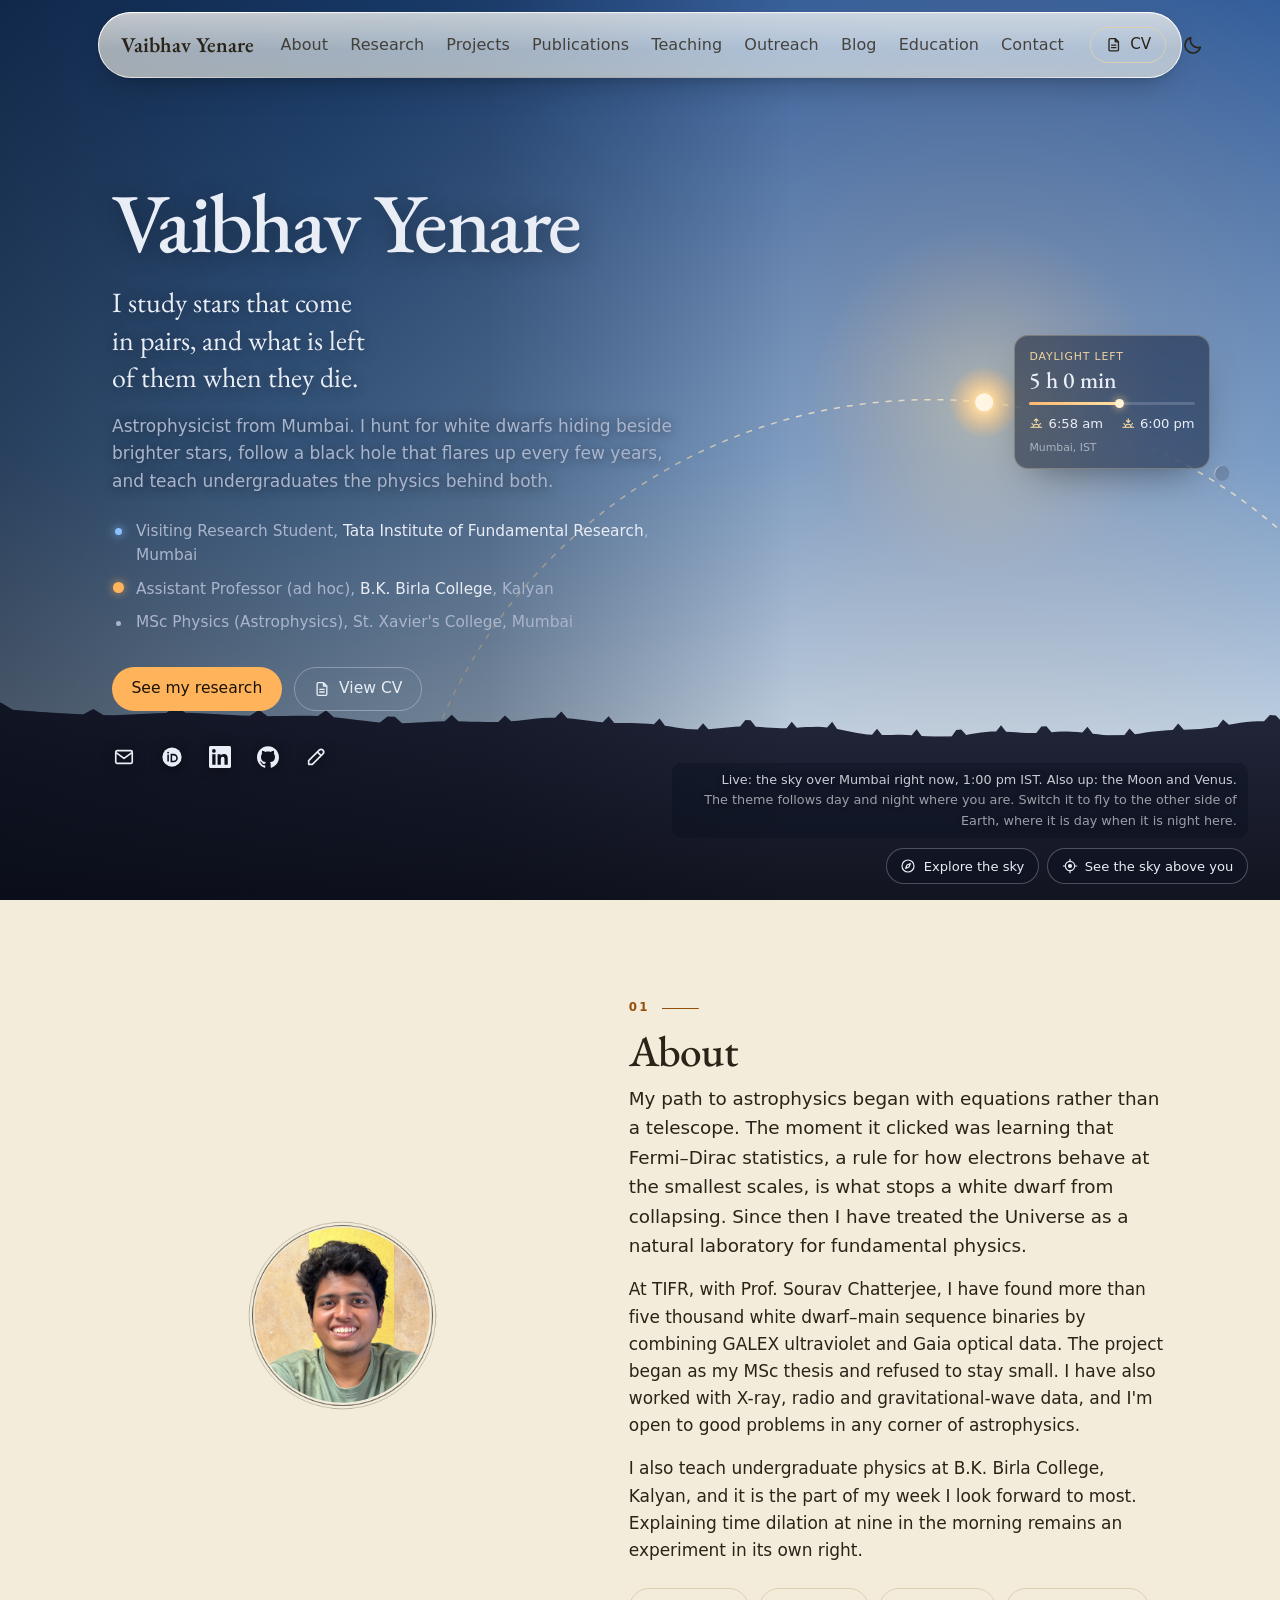
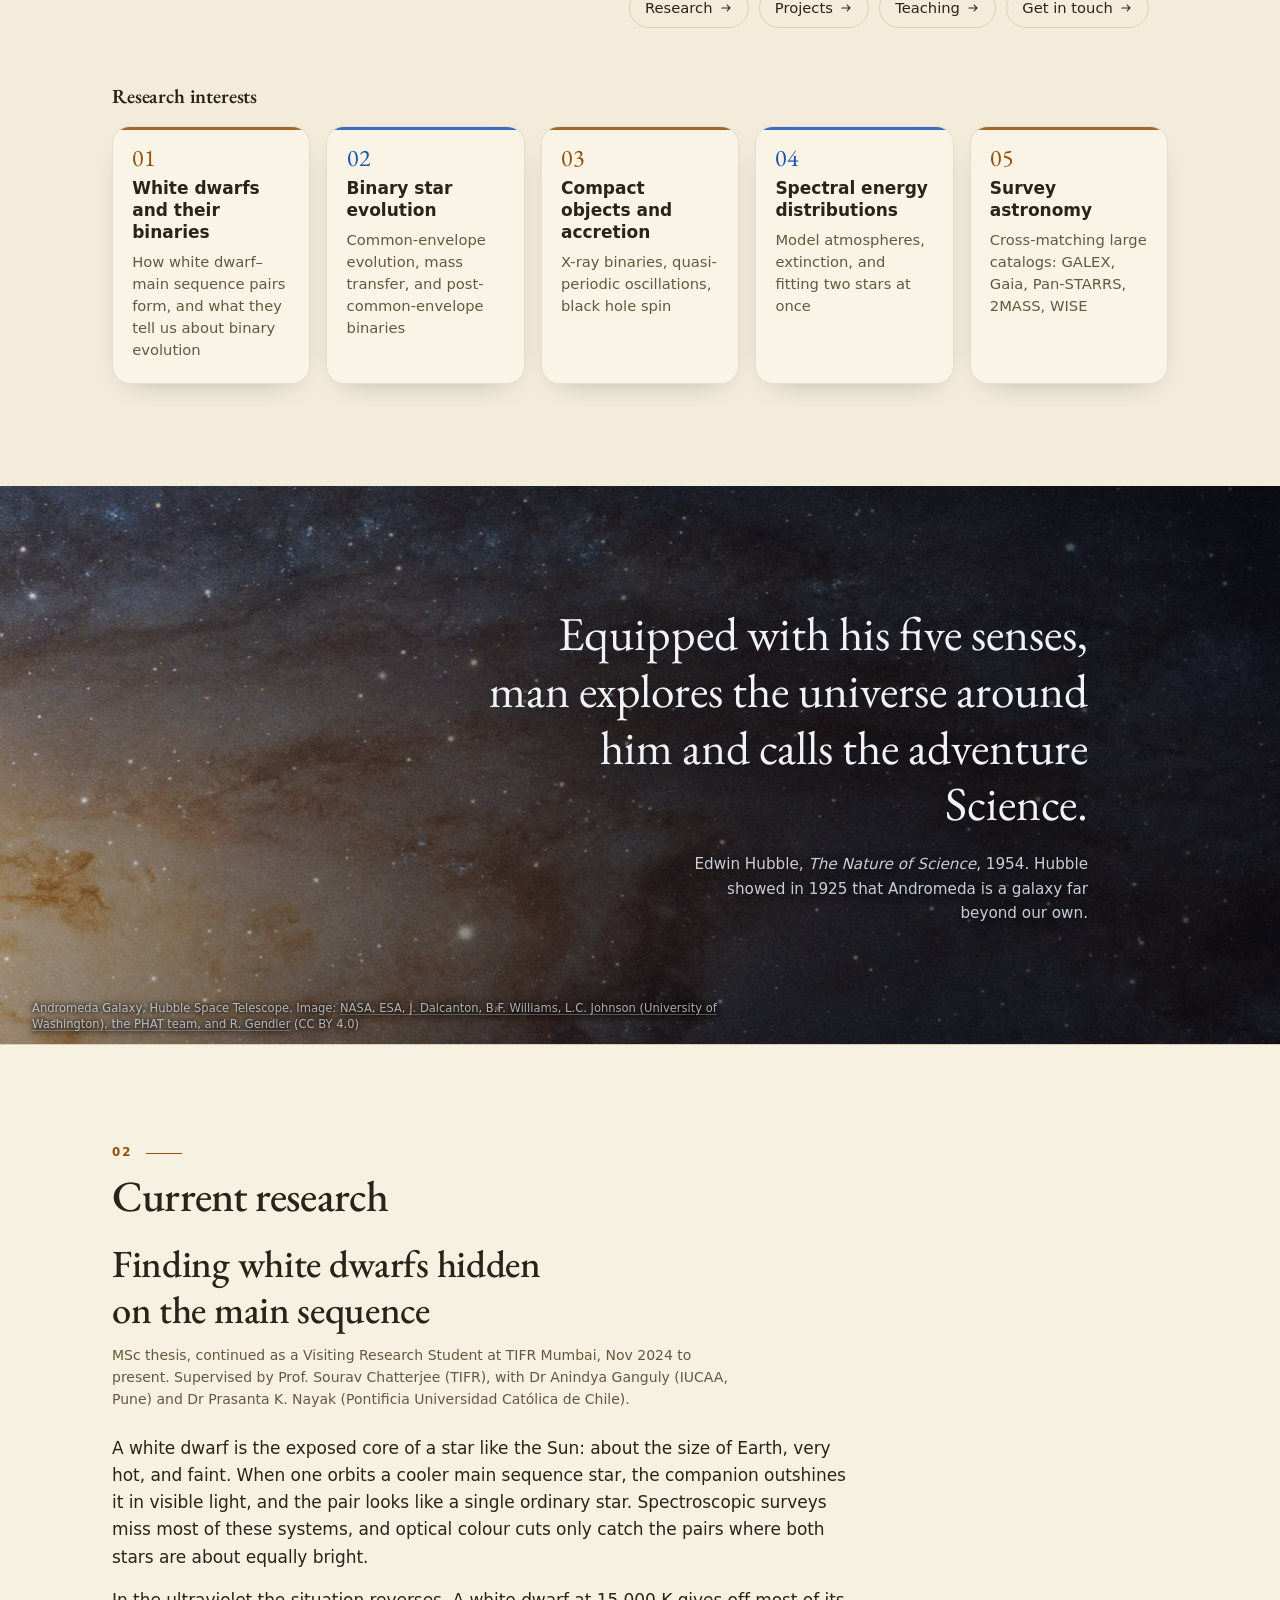
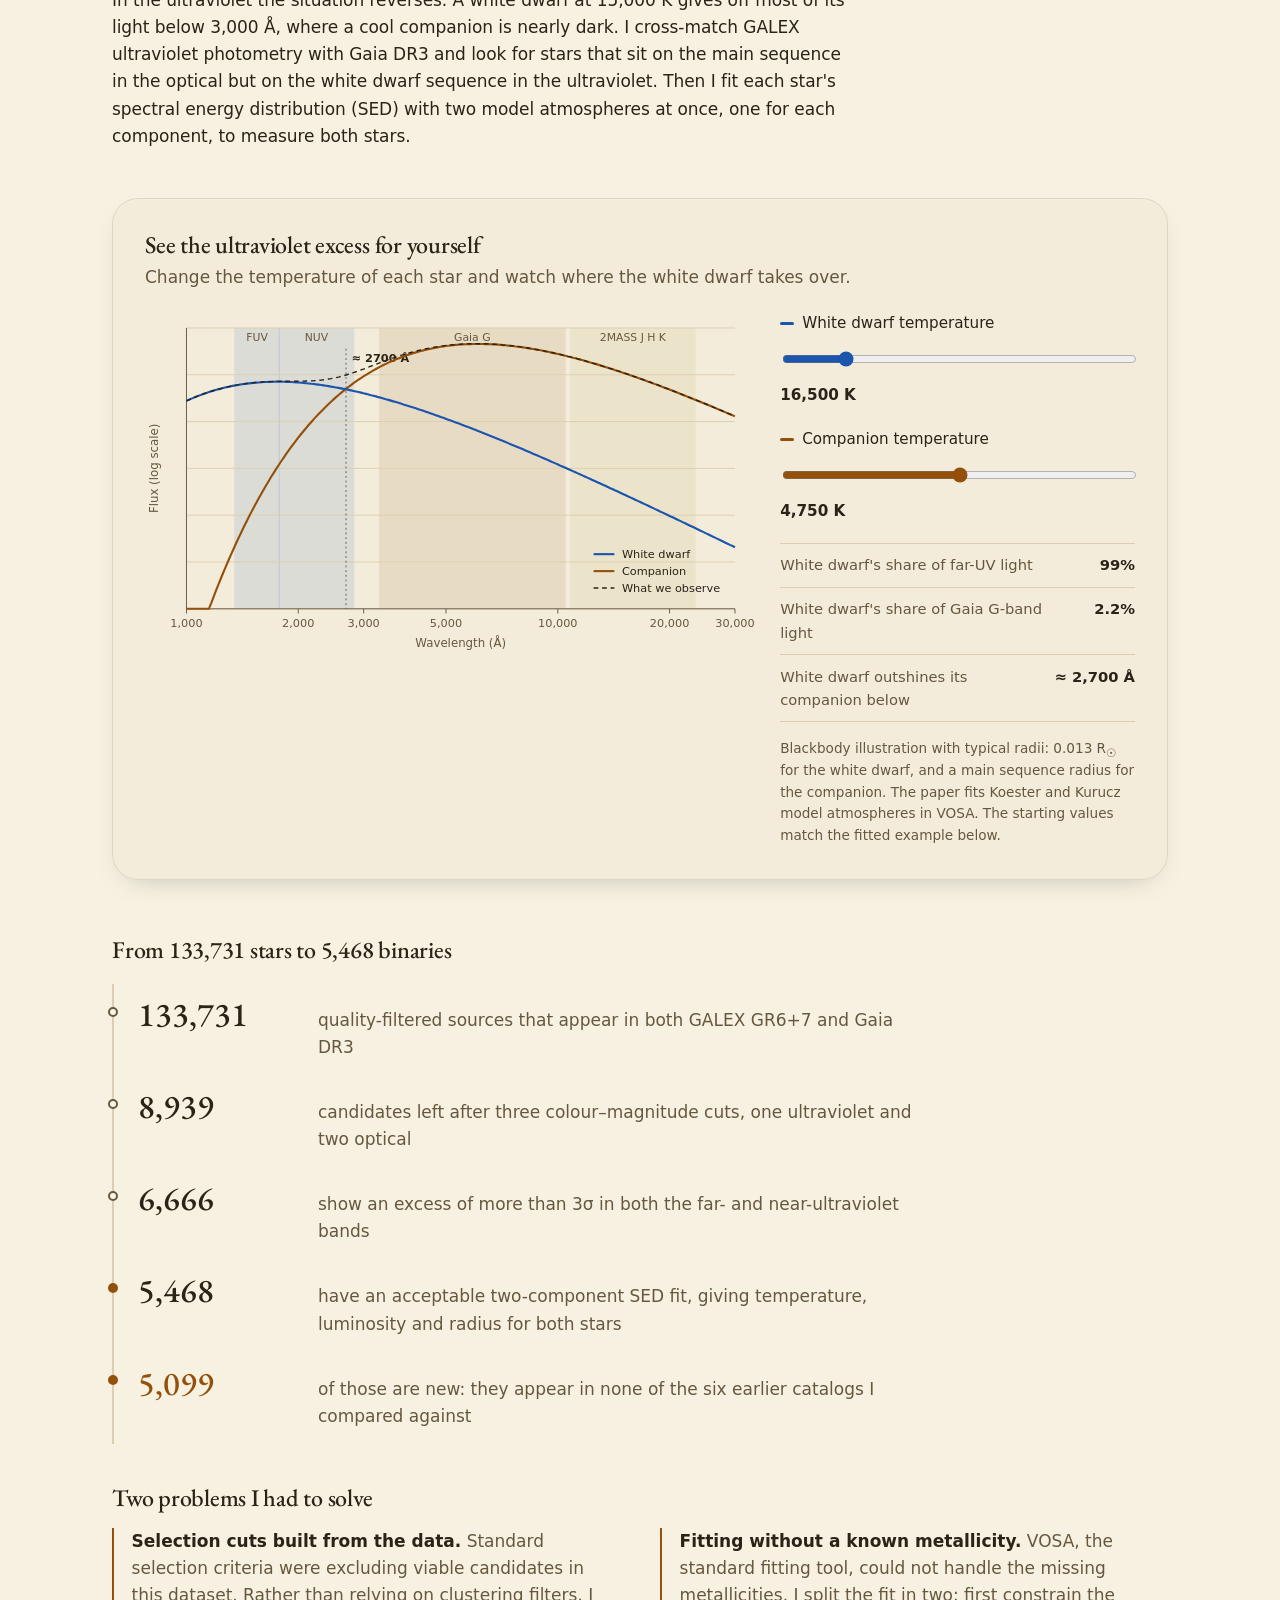
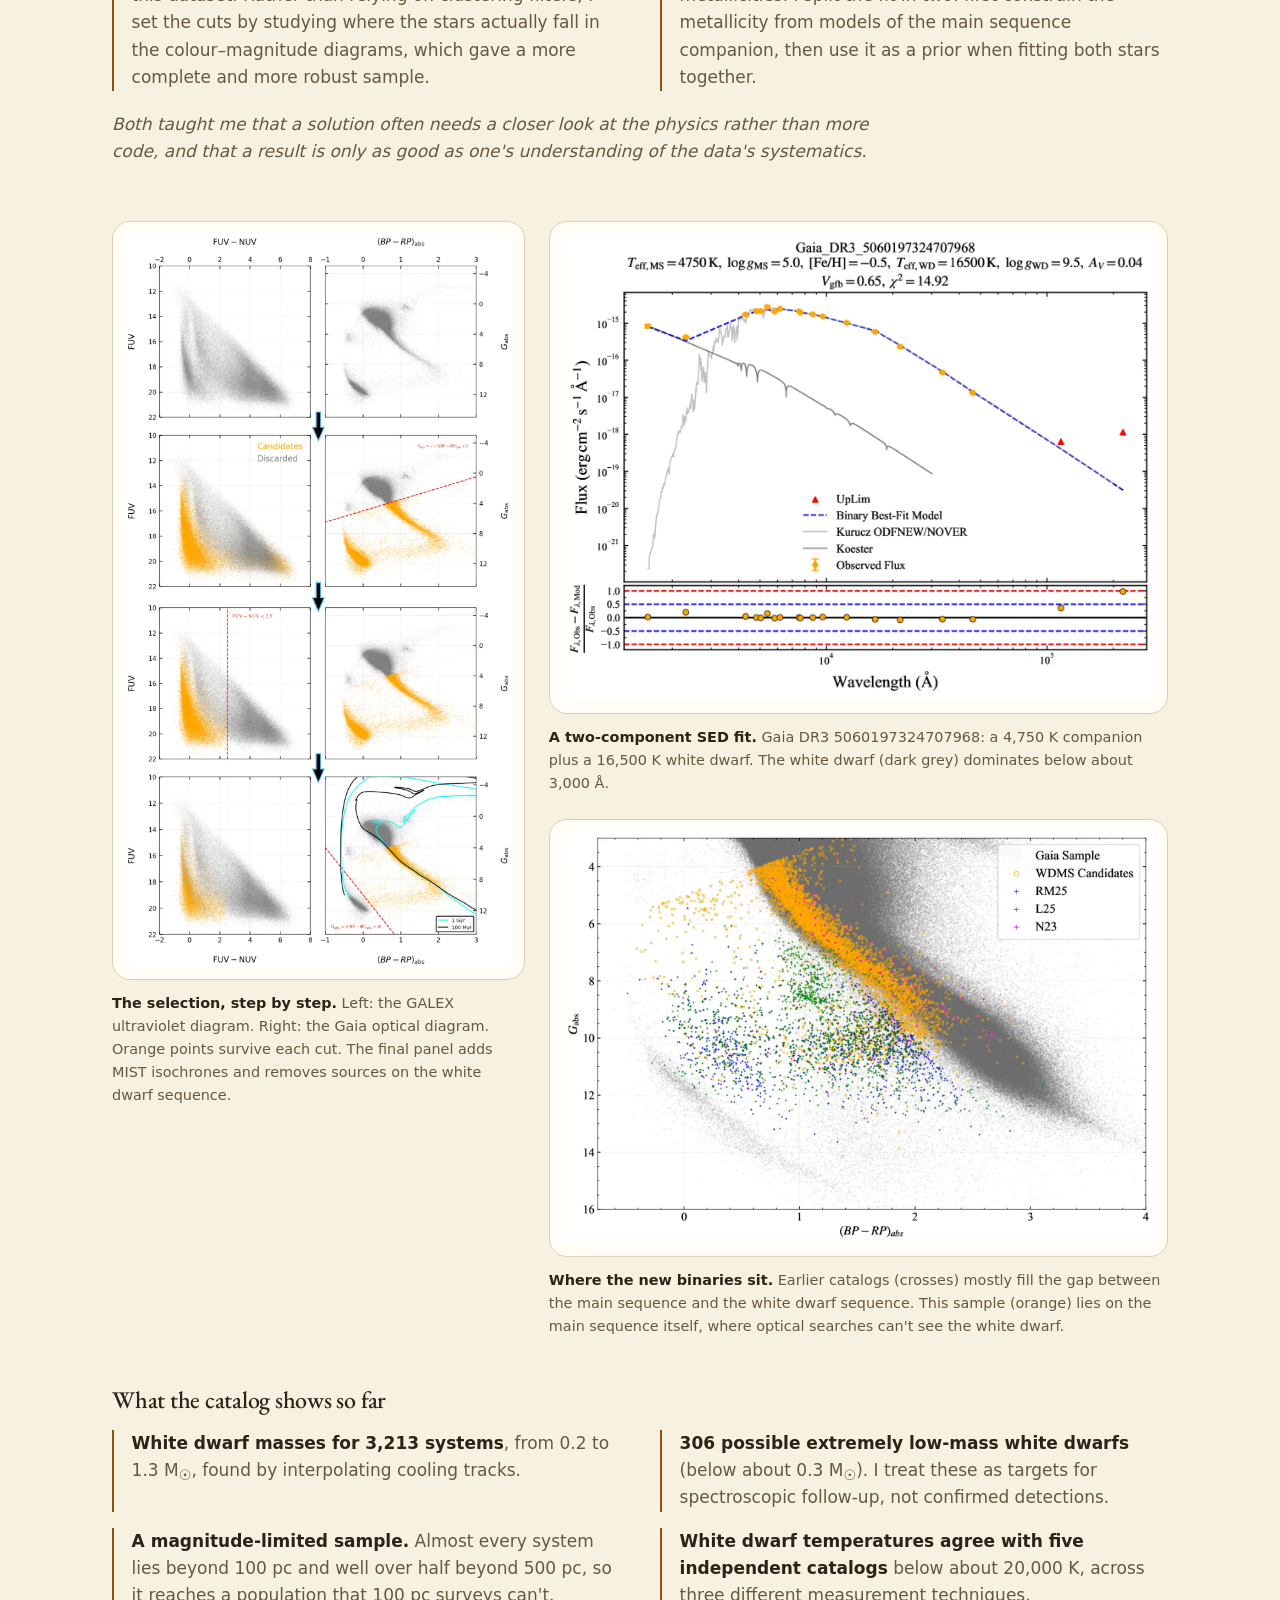
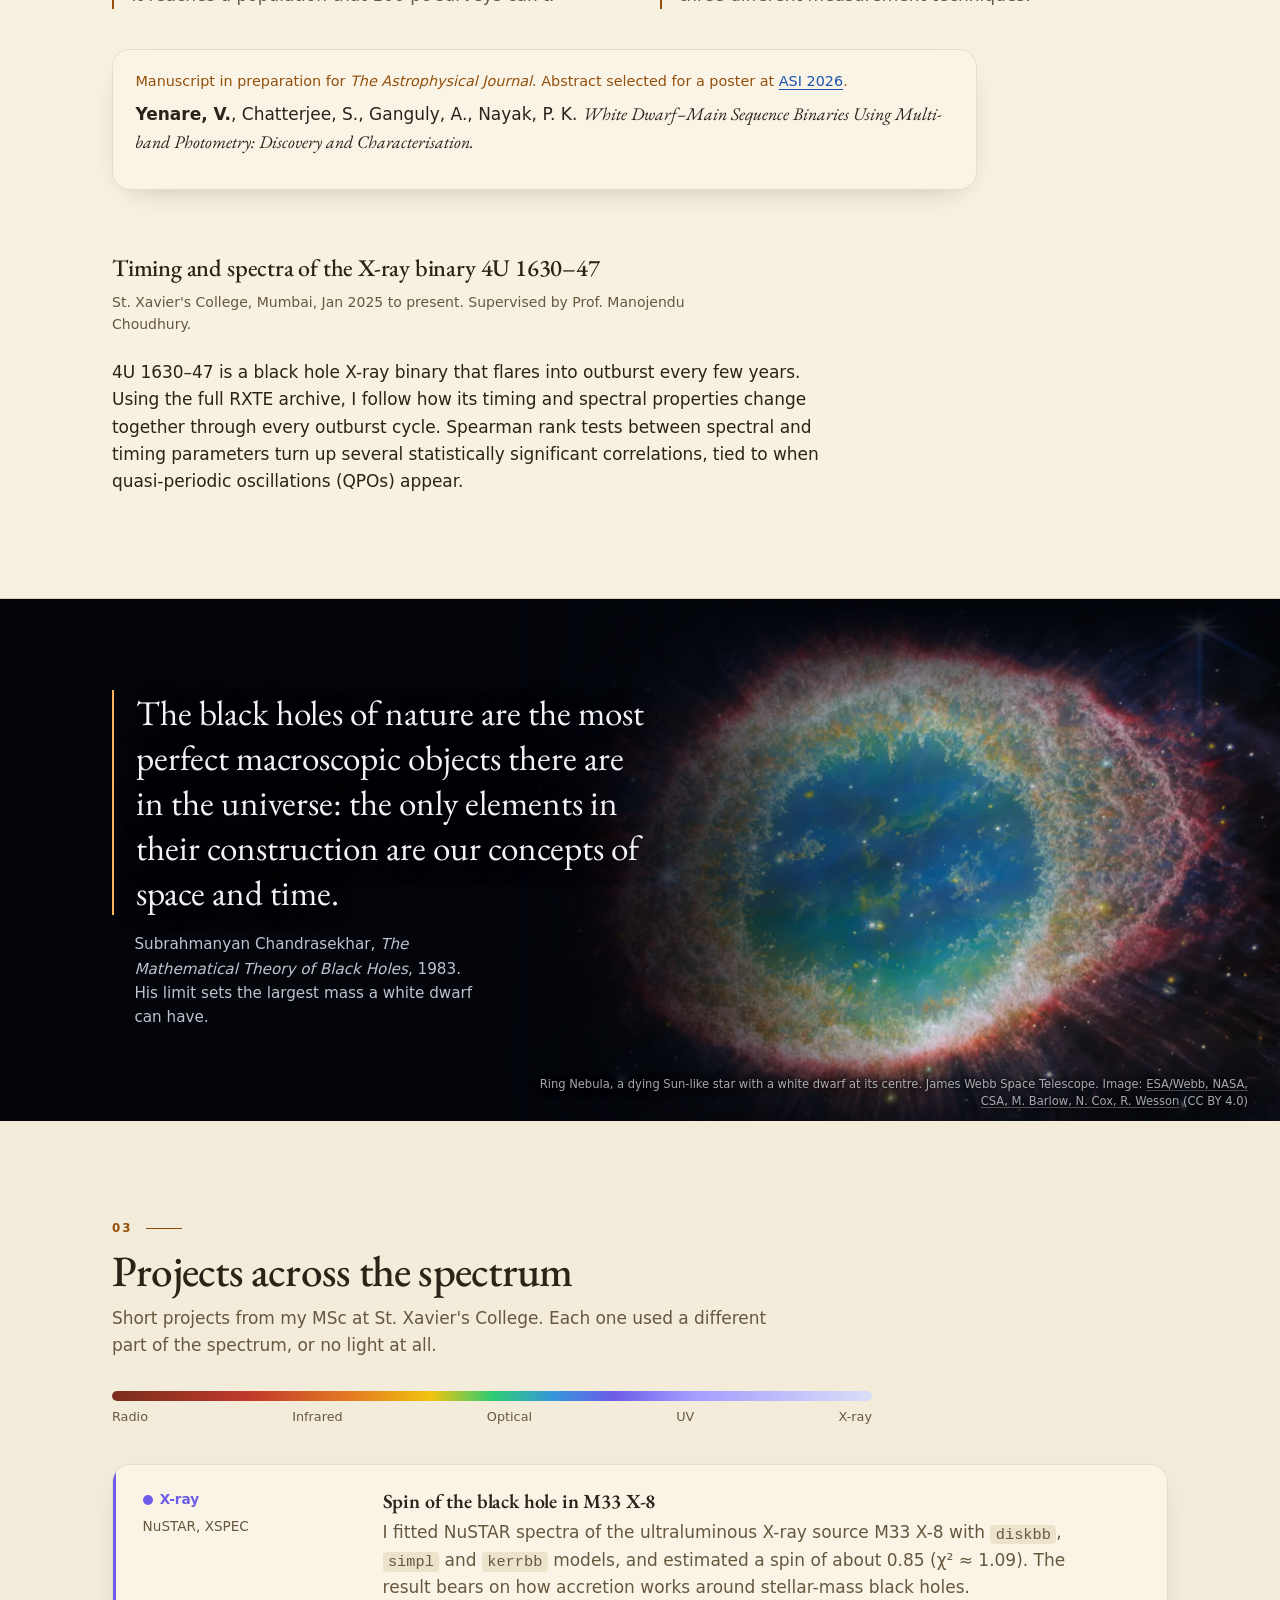
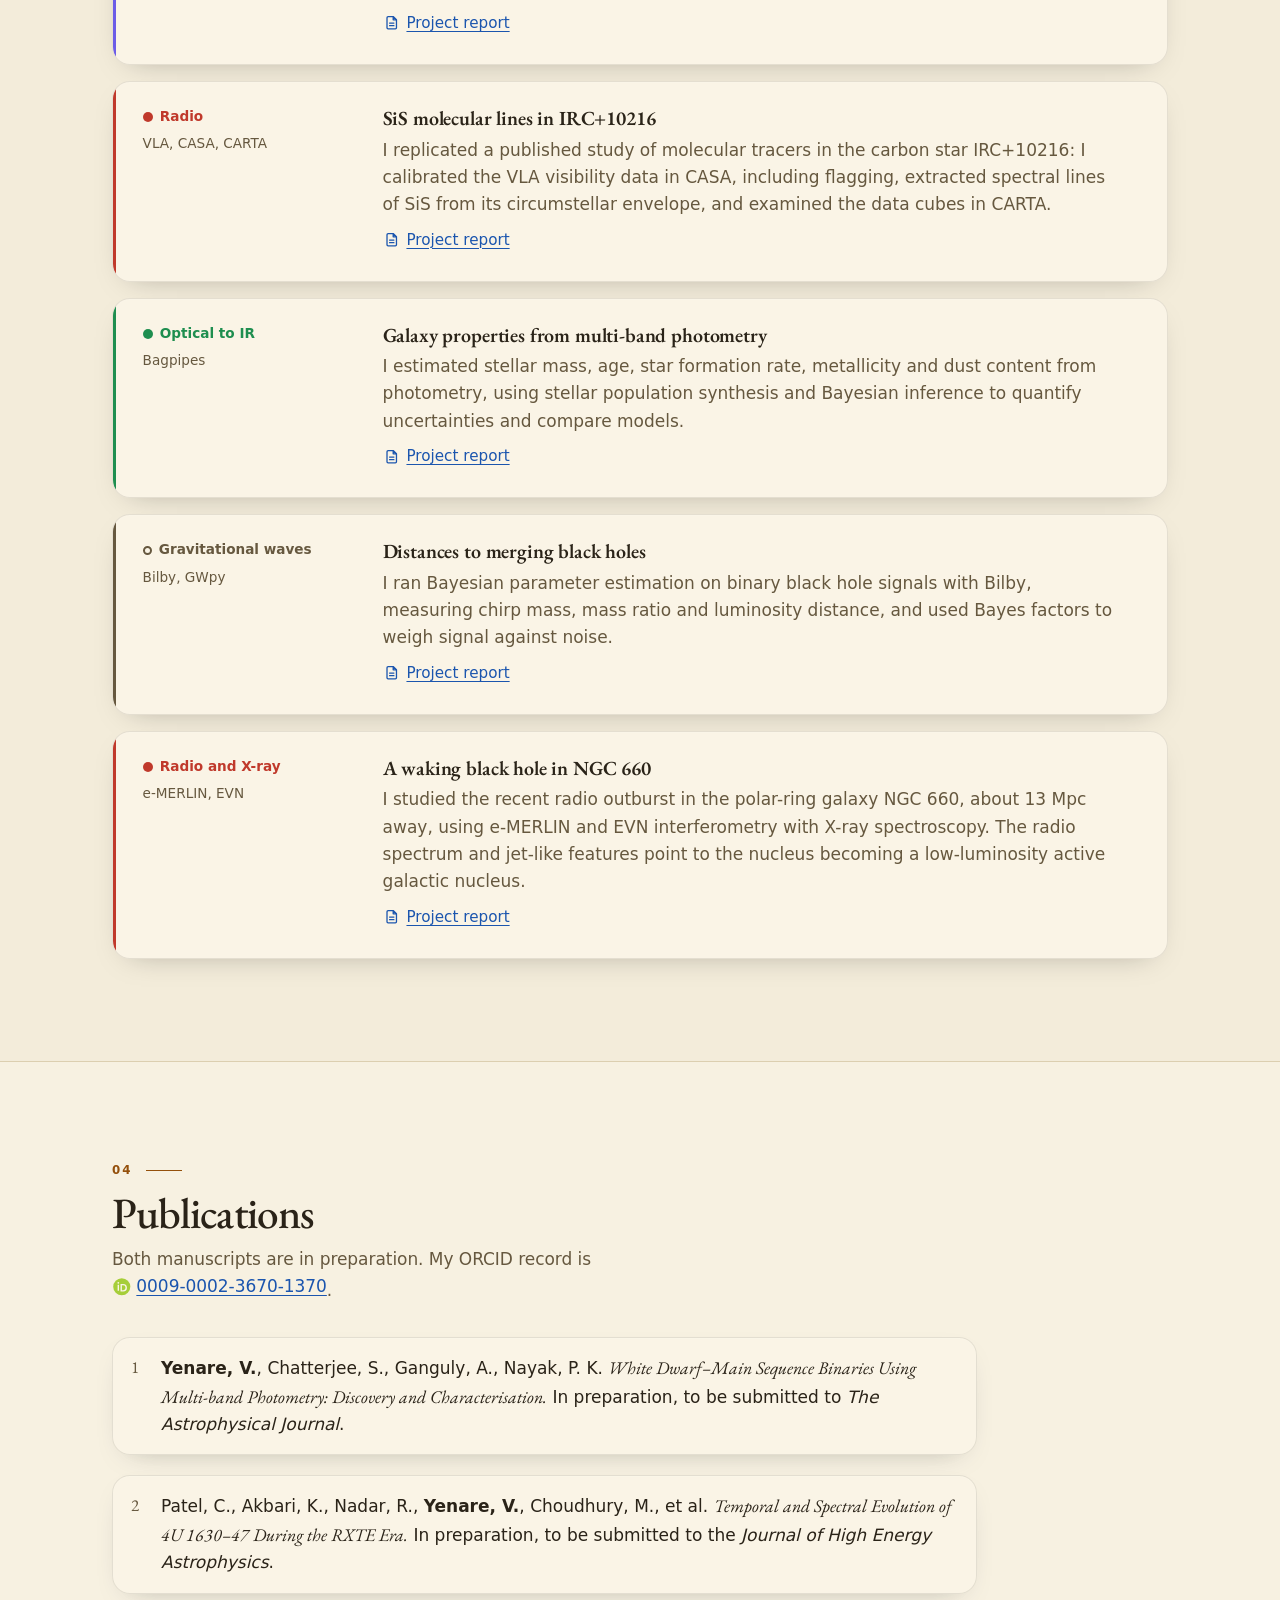
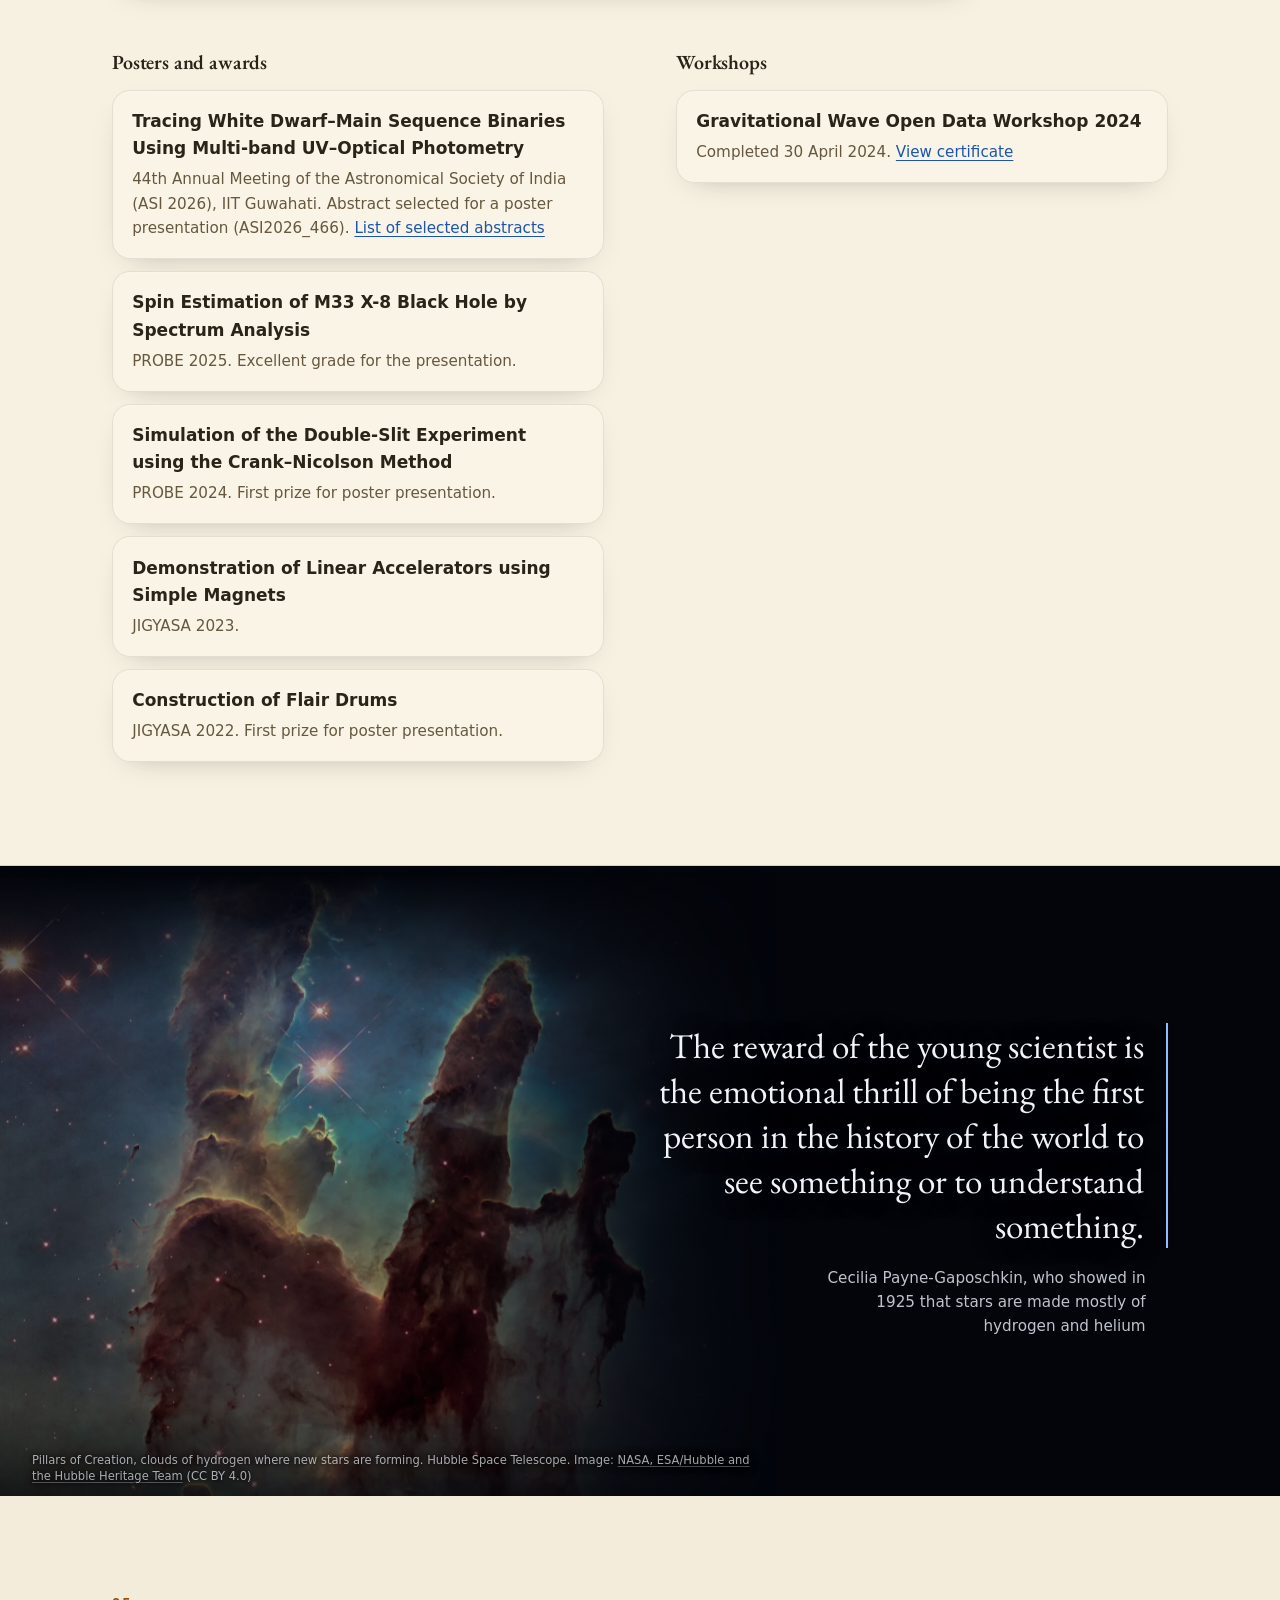
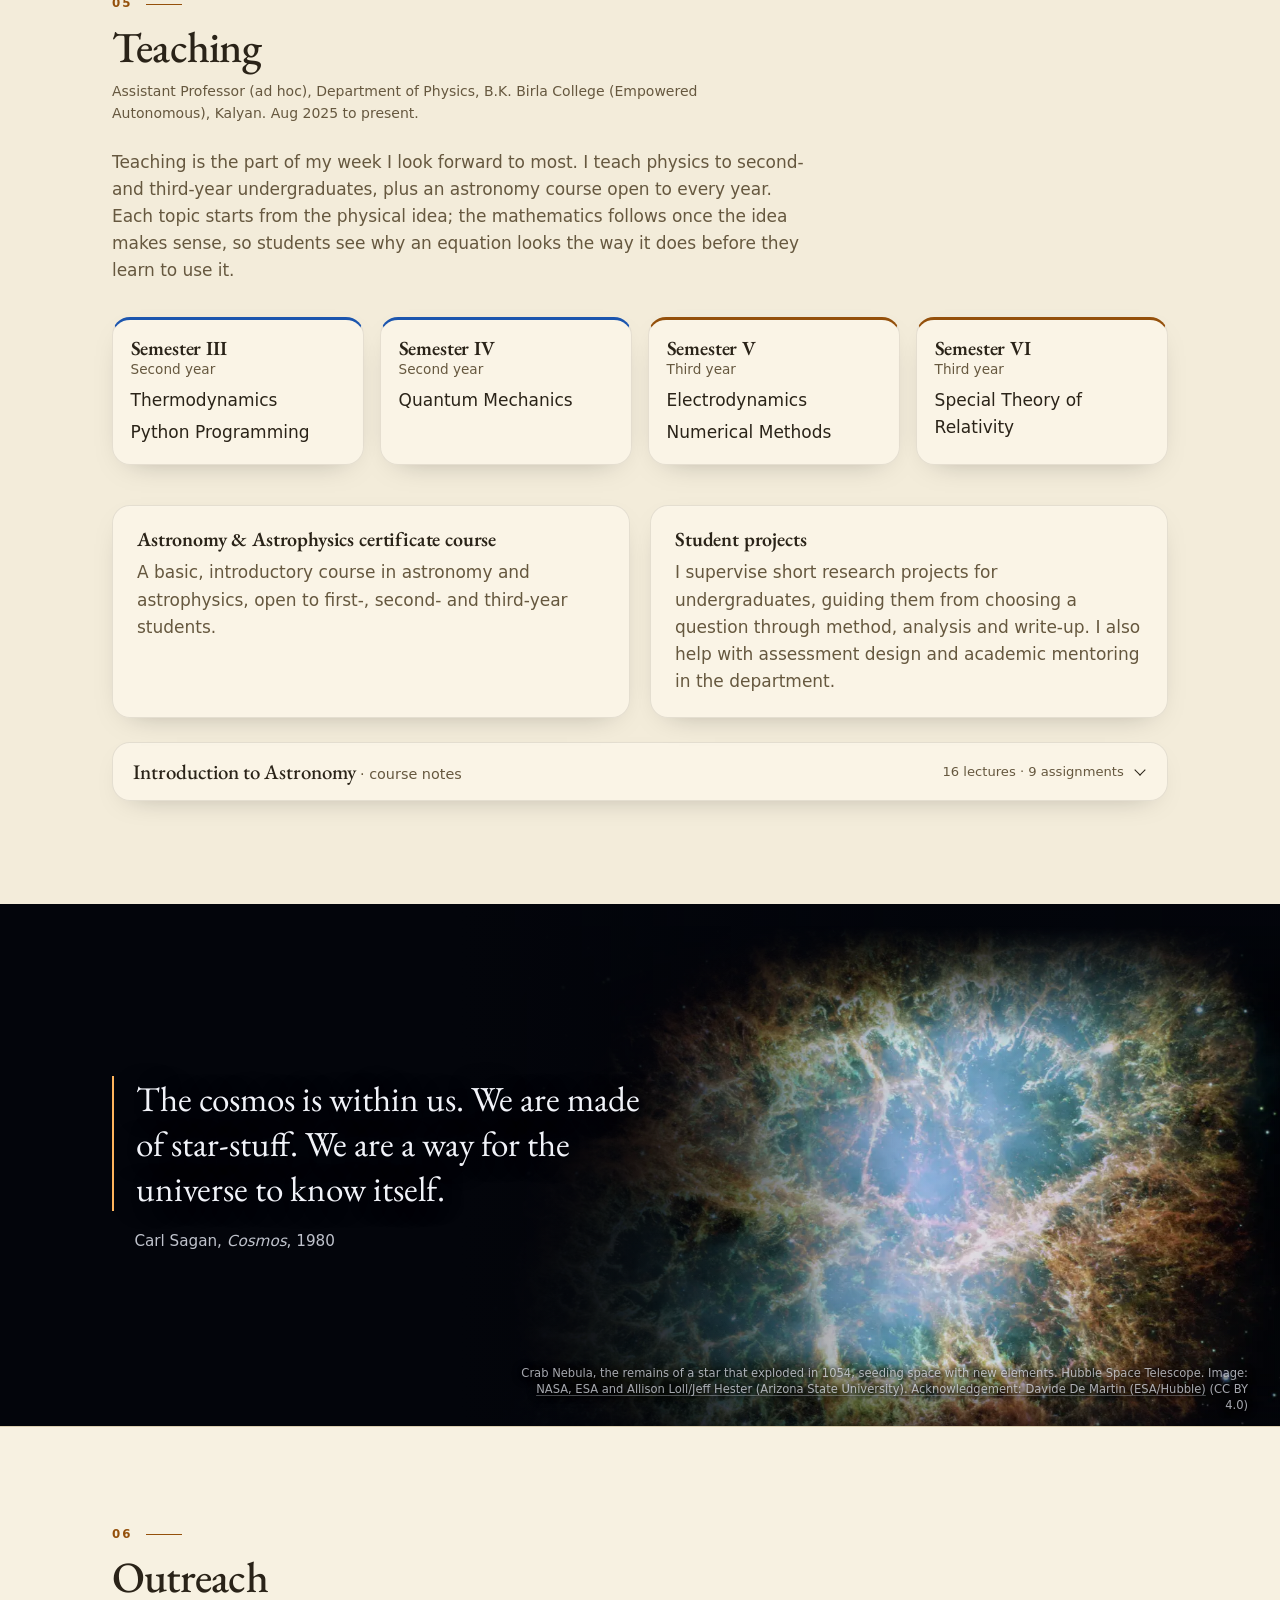
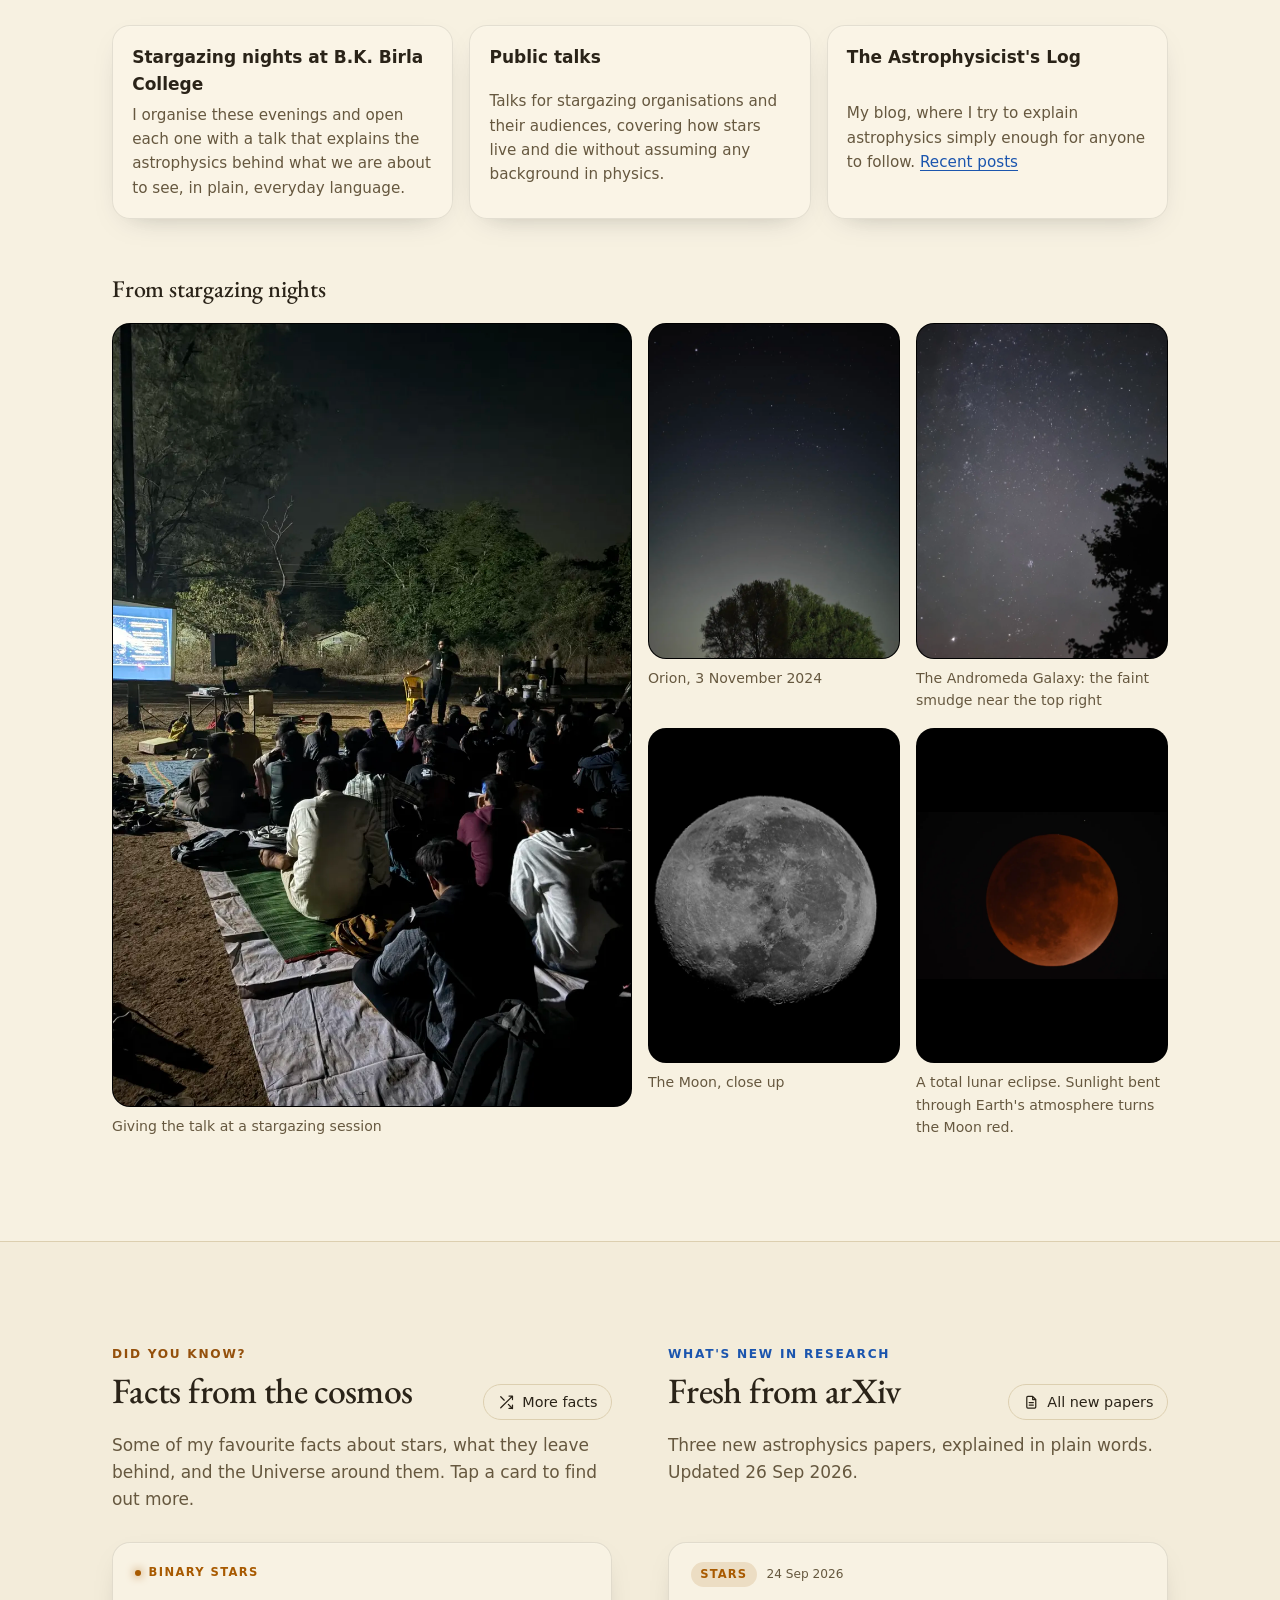
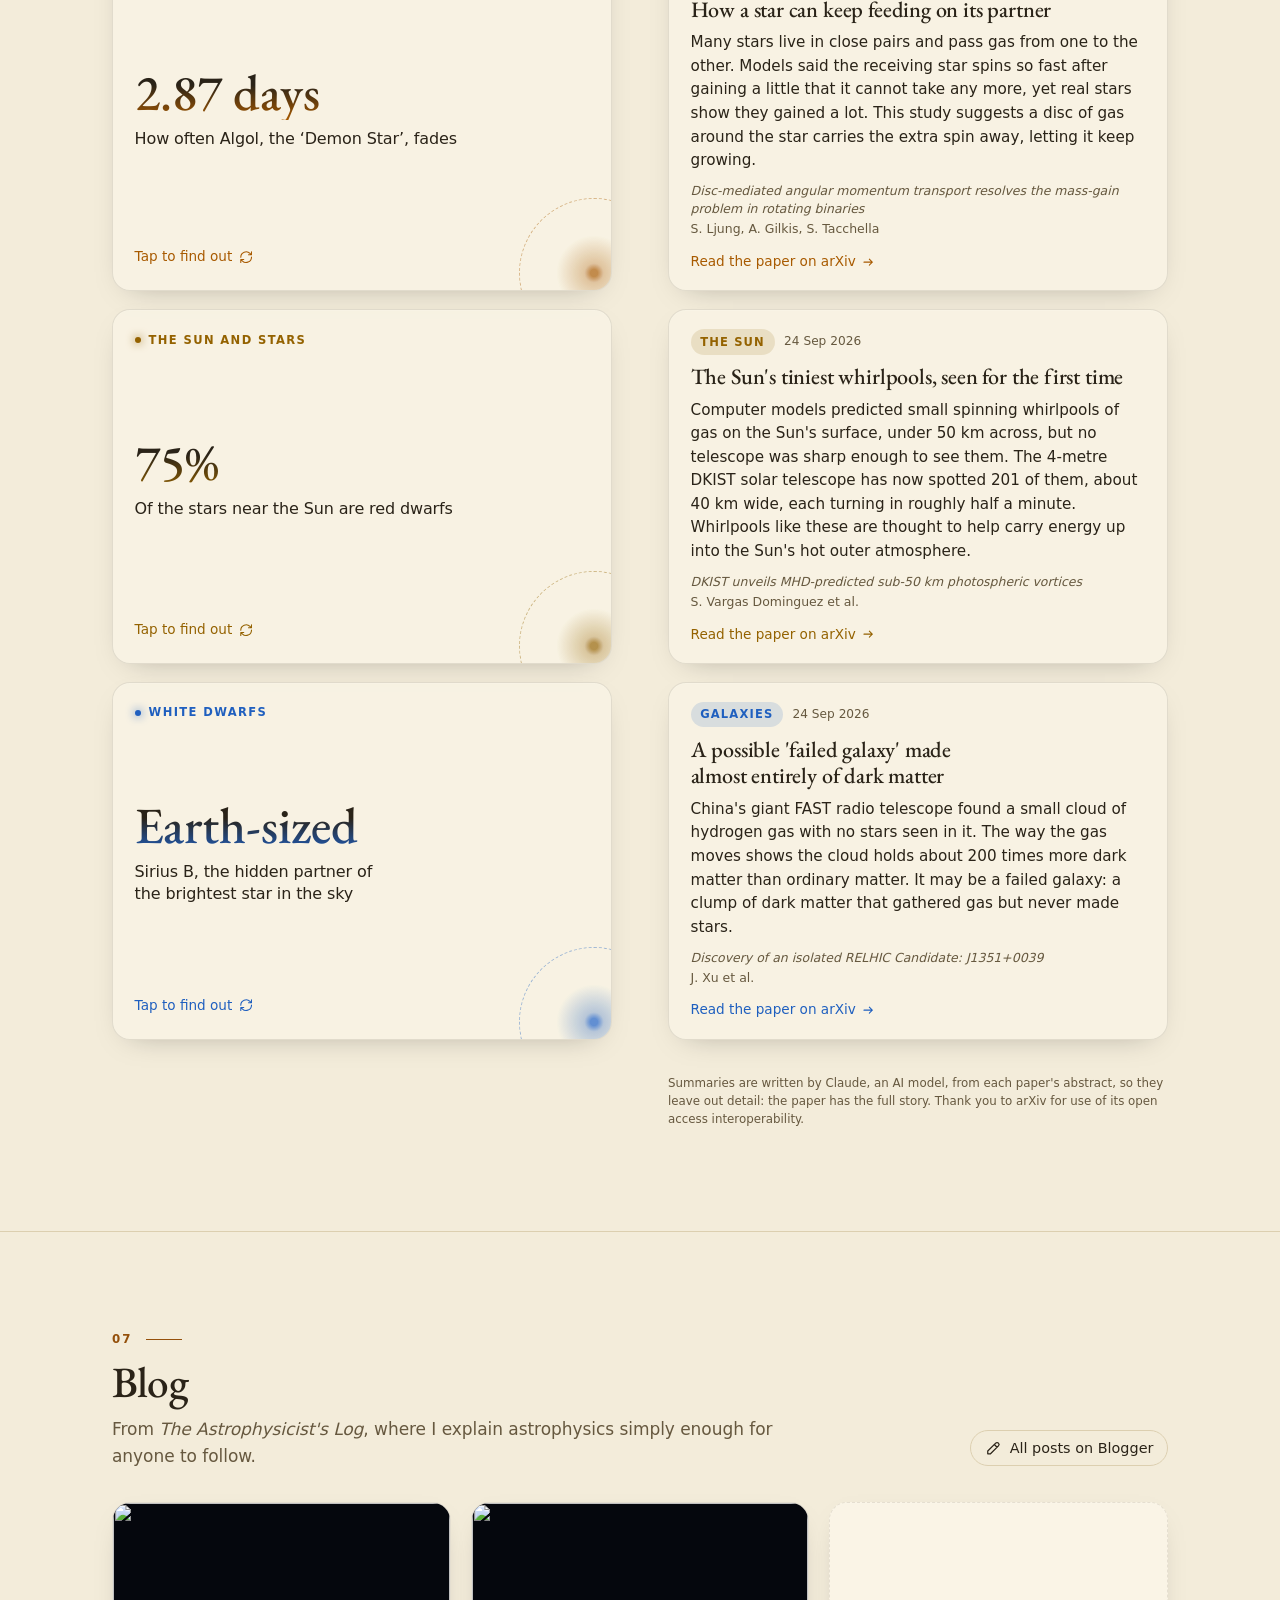
==== index.html @ 5cb167ec "Denser interactive star field: stars glow near the cursor and leave a fading trail Co-Authored-By: C" ====
<!doctype html>
<html lang="en">
<head>
  <meta charset="utf-8">
  <meta name="viewport" content="width=device-width, initial-scale=1, viewport-fit=cover">
  <title>Vaibhav Yenare | Stellar astrophysics</title>
  <meta name="description" content="Vaibhav Yenare studies white dwarf–main sequence binaries with GALEX and Gaia at TIFR Mumbai, and teaches physics at B.K. Birla College, Kalyan.">
  <link rel="canonical" href="https://vaibhav3716.github.io/">
  <meta property="og:type" content="profile">
  <meta property="og:title" content="Vaibhav Yenare | Stellar astrophysics">
  <meta property="og:description" content="White dwarf–main sequence binaries, X-ray binaries and undergraduate physics teaching.">
  <meta property="og:url" content="https://vaibhav3716.github.io/">
  <meta property="og:image" content="https://vaibhav3716.github.io/assets/img/portrait.jpg">
  <meta name="theme-color" content="#000000" media="(prefers-color-scheme: dark)">
  <meta name="theme-color" content="#F3ECDA" media="(prefers-color-scheme: light)">
  <link rel="icon" href="assets/img/favicon.svg" type="image/svg+xml">

  <link rel="preconnect" href="https://fonts.googleapis.com">
  <link rel="preconnect" href="https://fonts.gstatic.com" crossorigin>
  <link rel="stylesheet" href="https://fonts.googleapis.com/css2?family=EB+Garamond:ital,wght@0,400;0,500;0,600;1,400;1,500&display=swap">
  <link rel="stylesheet" href="assets/js/vendor/lenis.css?v=20261014c">
  <link rel="stylesheet" href="assets/css/site.css?v=20261014c">

  <!-- Picks the theme from day or night where the visitor is, before the first paint -->
  <script src="assets/js/daynight.js?v=20261014c"></script>

  <script type="application/ld+json">
  {
    "@context": "https://schema.org",
    "@type": "Person",
    "name": "Vaibhav Yenare",
    "url": "https://vaibhav3716.github.io/",
    "email": "mailto:vaibhavyenare3142@gmail.com",
    "jobTitle": "Visiting Research Student (TIFR) and Assistant Professor (ad hoc)",
    "affiliation": [
      { "@type": "Organization", "name": "Tata Institute of Fundamental Research, Mumbai" },
      { "@type": "CollegeOrUniversity", "name": "B.K. Birla College (Empowered Autonomous), Kalyan" }
    ],
    "alumniOf": { "@type": "CollegeOrUniversity", "name": "St. Xavier's College (Empowered Autonomous), Mumbai" },
    "knowsAbout": ["White dwarfs", "Binary stars", "Spectral energy distributions", "X-ray binaries", "Stellar astrophysics"],
    "sameAs": [
      "https://orcid.org/0009-0002-3670-1370",
      "https://www.linkedin.com/in/vaibhav-yenare-6a0941225",
      "https://github.com/vaibhav3716",
      "https://astrologs3142.blogspot.com/"
    ]
  }
  </script>
</head>
<body>
  <canvas class="page-stars" aria-hidden="true"></canvas>
  <a class="skip" href="#main">Skip to content</a>

  <!-- SVG icon sprite -->
  <svg width="0" height="0" style="position:absolute" aria-hidden="true" focusable="false">
    <symbol id="i-mail" viewBox="0 0 24 24"><path fill="none" stroke="currentColor" stroke-width="1.8" stroke-linecap="round" stroke-linejoin="round" d="M3 6.5A1.5 1.5 0 0 1 4.5 5h15A1.5 1.5 0 0 1 21 6.5v11a1.5 1.5 0 0 1-1.5 1.5h-15A1.5 1.5 0 0 1 3 17.5v-11Zm0 .5 9 6.5L21 7"/></symbol>
    <symbol id="i-orcid" viewBox="0 0 24 24"><circle cx="12" cy="12" r="10.5" fill="currentColor"/><rect x="6.9" y="9.4" width="1.7" height="7.6" rx=".3" fill="var(--icon-cut, #fff)"/><circle cx="7.75" cy="7.2" r="1.05" fill="var(--icon-cut, #fff)"/><path fill="none" stroke="var(--icon-cut, #fff)" stroke-width="1.7" d="M11.3 17V9.4h2.4a3.8 3.8 0 0 1 0 7.6h-2.4Z"/></symbol>
    <symbol id="i-linkedin" viewBox="0 0 24 24"><path fill="currentColor" d="M20.447 20.452h-3.554v-5.569c0-1.328-.027-3.037-1.852-3.037-1.853 0-2.136 1.445-2.136 2.939v5.667H9.351V9h3.414v1.561h.046c.477-.9 1.637-1.85 3.37-1.85 3.601 0 4.267 2.37 4.267 5.455v6.286zM5.337 7.433a2.062 2.062 0 1 1 0-4.125 2.062 2.062 0 0 1 0 4.125zM7.119 20.452H3.555V9h3.564v11.452zM22.225 0H1.771C.792 0 0 .774 0 1.729v20.542C0 23.227.792 24 1.771 24h20.451C23.2 24 24 23.227 24 22.271V1.729C24 .774 23.2 0 22.222 0h.003z"/></symbol>
    <symbol id="i-github" viewBox="0 0 24 24"><path fill="currentColor" d="M12 .297c-6.63 0-12 5.373-12 12 0 5.303 3.438 9.8 8.205 11.385.6.113.82-.258.82-.577 0-.285-.01-1.04-.015-2.04-3.338.724-4.042-1.61-4.042-1.61C4.422 18.07 3.633 17.7 3.633 17.7c-1.087-.744.084-.729.084-.729 1.205.084 1.838 1.236 1.838 1.236 1.07 1.835 2.809 1.305 3.495.998.108-.776.417-1.305.76-1.605-2.665-.3-5.466-1.332-5.466-5.93 0-1.31.465-2.38 1.235-3.22-.135-.303-.54-1.523.105-3.176 0 0 1.005-.322 3.3 1.23.96-.267 1.98-.399 3-.405 1.02.006 2.04.138 3 .405 2.28-1.552 3.285-1.23 3.285-1.23.645 1.653.24 2.873.12 3.176.765.84 1.23 1.91 1.23 3.22 0 4.61-2.805 5.625-5.475 5.92.42.36.81 1.096.81 2.22 0 1.606-.015 2.896-.015 3.286 0 .315.21.69.825.57C20.565 22.092 24 17.592 24 12.297c0-6.627-5.373-12-12-12"/></symbol>
    <symbol id="i-sunrise" viewBox="0 0 24 24"><g fill="none" stroke="currentColor" stroke-width="1.8" stroke-linecap="round" stroke-linejoin="round"><path d="M7 17a5 5 0 0 1 10 0M3 17h18M12 3v6m-3-3 3-3 3 3M4.9 10.9l1.4 1.4m12.8-1.4-1.4 1.4"/></g></symbol>
    <symbol id="i-sunset" viewBox="0 0 24 24"><g fill="none" stroke="currentColor" stroke-width="1.8" stroke-linecap="round" stroke-linejoin="round"><path d="M7 17a5 5 0 0 1 10 0M3 17h18M12 9V3m-3 3 3 3 3-3M4.9 10.9l1.4 1.4m12.8-1.4-1.4 1.4"/></g></symbol>
    <symbol id="i-shuffle" viewBox="0 0 24 24"><g fill="none" stroke="currentColor" stroke-width="1.8" stroke-linecap="round" stroke-linejoin="round"><path d="M16 3h5v5M4 20 21 3M21 16v5h-5M15 15l6 6M4 4l5 5"/></g></symbol>
    <symbol id="i-flip" viewBox="0 0 24 24"><g fill="none" stroke="currentColor" stroke-width="1.8" stroke-linecap="round" stroke-linejoin="round"><path d="M3 12a9 9 0 0 1 15.5-6.2L21 8M21 3v5h-5M21 12a9 9 0 0 1-15.5 6.2L3 16M3 21v-5h5"/></g></symbol>
    <symbol id="i-figure" viewBox="0 0 24 24"><g fill="none" stroke="currentColor" stroke-width="1.6" stroke-linecap="round" stroke-linejoin="round"><path d="M5 18 9 11l5 3 5-8" opacity=".55"/><circle cx="5" cy="18" r="1.6" fill="currentColor"/><circle cx="9" cy="11" r="1.6" fill="currentColor"/><circle cx="14" cy="14" r="1.6" fill="currentColor"/><circle cx="19" cy="6" r="1.6" fill="currentColor"/></g></symbol>
    <symbol id="i-arrow" viewBox="0 0 24 24"><path fill="none" stroke="currentColor" stroke-width="1.8" stroke-linecap="round" stroke-linejoin="round" d="M5 12h14m-5-5 5 5-5 5"/></symbol>
    <symbol id="i-pen" viewBox="0 0 24 24"><path fill="none" stroke="currentColor" stroke-width="1.8" stroke-linecap="round" stroke-linejoin="round" d="M4 20h4L19.5 8.5a2.1 2.1 0 0 0-4-4L4 16v4Zm9.5-13.5 4 4"/></symbol>
    <symbol id="i-download" viewBox="0 0 24 24"><path fill="none" stroke="currentColor" stroke-width="1.8" stroke-linecap="round" stroke-linejoin="round" d="M12 4v11m0 0-4.5-4.5M12 15l4.5-4.5M5 19.5h14"/></symbol>
    <symbol id="i-doc" viewBox="0 0 24 24"><path fill="none" stroke="currentColor" stroke-width="1.8" stroke-linecap="round" stroke-linejoin="round" d="M14 3.5H7A1.5 1.5 0 0 0 5.5 5v14A1.5 1.5 0 0 0 7 20.5h10a1.5 1.5 0 0 0 1.5-1.5V8L14 3.5Zm0 0V8h4.5M9 12.5h6M9 16h6"/></symbol>
    <symbol id="i-sun" viewBox="0 0 24 24"><g fill="none" stroke="currentColor" stroke-width="1.8" stroke-linecap="round"><circle cx="12" cy="12" r="4"/><path d="M12 2.5v2m0 15v2M4.6 4.6 6 6m12 12 1.4 1.4M2.5 12h2m15 0h2M4.6 19.4 6 18M18 6l1.4-1.4"/></g></symbol>
    <symbol id="i-moon" viewBox="0 0 24 24"><path fill="none" stroke="currentColor" stroke-width="1.8" stroke-linejoin="round" d="M20 14.5A8.5 8.5 0 0 1 9.5 4a8.5 8.5 0 1 0 10.5 10.5Z"/></symbol>
    <symbol id="i-menu" viewBox="0 0 24 24"><path fill="none" stroke="currentColor" stroke-width="1.8" stroke-linecap="round" d="M4 7h16M4 12h16M4 17h16"/></symbol>
    <symbol id="i-close" viewBox="0 0 24 24"><path fill="none" stroke="currentColor" stroke-width="1.8" stroke-linecap="round" d="m6 6 12 12M18 6 6 18"/></symbol>
    <symbol id="i-compass" viewBox="0 0 24 24"><g fill="none" stroke="currentColor" stroke-width="1.8" stroke-linejoin="round"><circle cx="12" cy="12" r="9"/><path d="m15.5 8.5-2 5-5 2 2-5 5-2Z"/></g></symbol>
    <symbol id="i-locate" viewBox="0 0 24 24"><g fill="none" stroke="currentColor" stroke-width="1.8" stroke-linecap="round"><circle cx="12" cy="12" r="7"/><circle cx="12" cy="12" r="2.2" fill="currentColor"/><path d="M12 2v3M12 19v3M2 12h3M19 12h3"/></g></symbol>
    <symbol id="i-expand" viewBox="0 0 24 24"><path fill="none" stroke="currentColor" stroke-width="1.8" stroke-linecap="round" stroke-linejoin="round" d="M14 4h6v6M10 20H4v-6M20 4l-7 7M4 20l7-7"/></symbol>
  </svg>

  <div class="progress" aria-hidden="true"><span></span></div>
  <header class="site-header" id="top">
    <nav class="nav" aria-label="Main">
      <a class="brand" href="#home" aria-label="Vaibhav Yenare, back to the top">Vaibhav Yenare</a>
      <span class="nav-where" aria-hidden="true"><span></span></span>
      <button class="icon-btn nav-toggle" type="button" aria-expanded="false" aria-controls="nav-links" aria-label="Open menu">
        <svg class="icon" aria-hidden="true"><use href="#i-menu"/></svg>
      </button>
      <ul class="nav-links" id="nav-links" data-lenis-prevent>
        <li><a href="#about">About</a></li>
        <li><a href="#research">Research</a></li>
        <li><a href="#projects">Projects</a></li>
        <li><a href="#publications">Publications</a></li>
        <li><a href="#teaching">Teaching</a></li>
        <li><a href="#outreach">Outreach</a></li>
        <li><a href="#blog">Blog</a></li>
        <li><a href="#education">Education</a></li>
        <li><a href="#contact">Contact</a></li>
      </ul>
      <div class="nav-actions">
        <a class="btn btn-small" href="files/Vaibhav_Yenare_CV.pdf" target="_blank" rel="noopener" aria-label="View CV (PDF, opens in a new tab)">
          <svg class="icon" aria-hidden="true"><use href="#i-doc"/></svg>CV
        </a>
        <button class="icon-btn theme-toggle" type="button" aria-label="Switch to light theme" title="The theme follows day and night where you are. Click to switch it yourself.">
          <svg class="icon icon-sun" aria-hidden="true"><use href="#i-sun"/></svg>
          <svg class="icon icon-moon" aria-hidden="true"><use href="#i-moon"/></svg>
        </button>
      </div>
    </nav>
  </header>

  <main id="main">
    <!-- Hero: a live sky over Mumbai. Sunrise in light theme, the December night sky in dark theme -->
    <section class="hero" id="home" aria-labelledby="hero-name">
      <canvas class="sky" aria-hidden="true"></canvas>
      <div class="hero-scrim" aria-hidden="true"></div>
      <div class="sky-card" id="sky-card" hidden role="dialog" aria-label="About this object">
        <button class="sky-card-close" type="button" aria-label="Close"><svg class="icon" aria-hidden="true"><use href="#i-close"/></svg></button>
        <p class="sky-card-title"></p>
        <p class="sky-card-kind"></p>
        <dl></dl>
      </div>
      <!-- Placed beside the Sun by sky.js while it is daytime in the view -->
      <div class="sun-box" id="sun-box" hidden role="group" aria-label="Daylight">
        <p class="sun-box-kicker">Daylight left</p>
        <p class="sun-box-left"></p>
        <div class="sun-box-bar" aria-hidden="true"><span></span></div>
        <p class="sun-box-times"><span><svg class="icon" aria-hidden="true"><use href="#i-sunrise"/></svg><span class="sun-rise"></span></span><span><svg class="icon" aria-hidden="true"><use href="#i-sunset"/></svg><span class="sun-set"></span></span></p>
        <p class="sun-box-zone"></p>
      </div>
      <div class="wrap hero-inner">
        <div class="hero-text">
          <h1 id="hero-name">Vaibhav Yenare</h1>
          <p class="hero-lead">I study stars that come in pairs, and what is left of them when they die.</p>
          <p class="hero-sub">Astrophysicist from Mumbai. I hunt for white dwarfs hiding beside brighter stars, follow a black hole that flares up every few years, and teach undergraduates the physics behind both.</p>
          <ul class="hero-roles">
            <li><span class="dot dot-wd" aria-hidden="true"></span><span>Visiting Research Student, <strong>Tata Institute of Fundamental Research</strong>, Mumbai</span></li>
            <li><span class="dot dot-ms" aria-hidden="true"></span><span>Assistant Professor (ad hoc), <strong>B.K. Birla College</strong>, Kalyan</span></li>
            <li><span class="dot dot-plain" aria-hidden="true"></span><span>MSc Physics (Astrophysics), St. Xavier's College, Mumbai</span></li>
          </ul>
          <div class="hero-cta">
            <a class="btn btn-primary" href="#research">See my research</a>
            <a class="btn btn-ghost" href="files/Vaibhav_Yenare_CV.pdf" target="_blank" rel="noopener" aria-label="View CV (PDF, opens in a new tab)">
              <svg class="icon" aria-hidden="true"><use href="#i-doc"/></svg>View CV
            </a>
          </div>
          <ul class="hero-links" aria-label="Profiles">
            <li><a href="mailto:vaibhavyenare3142@gmail.com" aria-label="Email"><svg class="icon" aria-hidden="true"><use href="#i-mail"/></svg></a></li>
            <li><a href="https://orcid.org/0009-0002-3670-1370" aria-label="ORCID" rel="me noopener" target="_blank"><svg class="icon" aria-hidden="true" style="--icon-cut:#0A1020"><use href="#i-orcid"/></svg></a></li>
            <li><a href="https://www.linkedin.com/in/vaibhav-yenare-6a0941225" aria-label="LinkedIn" rel="me noopener" target="_blank"><svg class="icon" aria-hidden="true"><use href="#i-linkedin"/></svg></a></li>
            <li><a href="https://github.com/vaibhav3716" aria-label="GitHub" rel="me noopener" target="_blank"><svg class="icon" aria-hidden="true"><use href="#i-github"/></svg></a></li>
            <li><a href="https://astrologs3142.blogspot.com/" aria-label="Blog: The Astrophysicist's Log" rel="me noopener" target="_blank"><svg class="icon" aria-hidden="true"><use href="#i-pen"/></svg></a></li>
          </ul>
        </div>
      </div>
      <div class="sky-bar">
        <p class="sky-caption">
          <span id="sky-live" aria-live="off">A live view of the sky from Mumbai, or from the opposite side of Earth when it is daytime there.</span>
          <span class="sky-sun" id="sky-sun" hidden><svg class="icon" aria-hidden="true"><use href="#i-sun"/></svg><span></span></span>
          <span class="sky-cap-hint">The theme follows day and night where you are. Switch it to fly to the other side of Earth, where it is day when it is night here.</span>
        </p>
        <div class="sky-actions">
          <button class="sky-btn sky-btn-primary" type="button" id="sky-explore" aria-pressed="false" title="Drag to look around, and click a star, planet or galaxy to identify it">
            <svg class="icon" aria-hidden="true"><use href="#i-compass"/></svg><span>Explore the sky</span>
          </button>
          <button class="sky-btn" type="button" id="sky-art" aria-pressed="true" hidden title="Show or hide the classic figures over the constellations. Artwork by Johan Meuris for Stellarium, Free Art License.">
            <svg class="icon" aria-hidden="true"><use href="#i-figure"/></svg><span>Hide constellation art</span>
          </button>
          <button class="sky-btn" type="button" id="sky-here" title="Uses your browser's location. It stays on your device and is never sent anywhere.">
            <svg class="icon" aria-hidden="true"><use href="#i-locate"/></svg><span>See the sky above you</span>
          </button>
          <button class="sky-btn" type="button" id="sky-reset" hidden>Reset view</button>
        </div>
      </div>
    </section>

    <!-- About and interests -->
    <section class="section" id="about" aria-labelledby="about-h">
      <div class="wrap about-grid">
        <div class="orbit-stage">
          <canvas class="orbit-canvas" aria-hidden="true"></canvas>
          <figure class="portrait">
            <picture>
              <source srcset="assets/img/portrait.webp?v=20261014c" type="image/webp">
              <img src="assets/img/portrait.jpg?v=20261014c" width="900" height="900" loading="lazy" alt="Portrait of Vaibhav Yenare, smiling">
            </picture>
          </figure>
        </div>
        <div class="about-text">
          <h2 id="about-h">About</h2>
          <div class="prose about-prose">
            <p class="about-lead">My path to astrophysics began with equations rather than a telescope. The moment it clicked was learning that Fermi–Dirac statistics, a rule for how electrons behave at the smallest scales, is what stops a white dwarf from collapsing. Since then I have treated the Universe as a natural laboratory for fundamental physics.</p>
            <p>At TIFR, with Prof. Sourav Chatterjee, I have found more than five thousand white dwarf–main sequence binaries by combining GALEX ultraviolet and Gaia optical data. The project began as my MSc thesis and refused to stay small. I have also worked with X-ray, radio and gravitational-wave data, and I'm open to good problems in any corner of astrophysics.</p>
            <p>I also teach undergraduate physics at B.K. Birla College, Kalyan, and it is the part of my week I look forward to most. Explaining time dilation at nine in the morning remains an experiment in its own right.</p>
          </div>
          <ul class="about-jump" aria-label="More about my work">
            <li><a href="#research">Research<svg class="icon" aria-hidden="true"><use href="#i-arrow"/></svg></a></li>
            <li><a href="#projects">Projects<svg class="icon" aria-hidden="true"><use href="#i-arrow"/></svg></a></li>
            <li><a href="#teaching">Teaching<svg class="icon" aria-hidden="true"><use href="#i-arrow"/></svg></a></li>
            <li><a href="#contact">Get in touch<svg class="icon" aria-hidden="true"><use href="#i-arrow"/></svg></a></li>
          </ul>
        </div>
        <aside class="interests" aria-labelledby="interests-h">
          <h3 id="interests-h">Research interests</h3>
          <ul class="interest-list">
            <li><strong>White dwarfs and their binaries</strong><span>How white dwarf–main sequence pairs form, and what they tell us about binary evolution</span></li>
            <li><strong>Binary star evolution</strong><span>Common-envelope evolution, mass transfer, and post-common-envelope binaries</span></li>
            <li><strong>Compact objects and accretion</strong><span>X-ray binaries, quasi-periodic oscillations, black hole spin</span></li>
            <li><strong>Spectral energy distributions</strong><span>Model atmospheres, extinction, and fitting two stars at once</span></li>
            <li><strong>Survey astronomy</strong><span>Cross-matching large catalogs: GALEX, Gaia, Pan-STARRS, 2MASS, WISE</span></li>
          </ul>
        </aside>
      </div>
    </section>

    <!-- Quote over the Hubble view of Andromeda -->
    <section class="andromeda" aria-label="A quote from Edwin Hubble">
      <div class="andromeda-img" aria-hidden="true"></div>
      <figure class="wrap andromeda-quote">
        <blockquote>
          <p>Equipped with his five senses, man explores the universe around him and calls the adventure Science.</p>
        </blockquote>
        <figcaption>Edwin Hubble, <cite>The Nature of Science</cite>, 1954. Hubble showed in 1925 that Andromeda is a galaxy far beyond our own.</figcaption>
      </figure>
      <p class="andromeda-credit">Andromeda Galaxy, Hubble Space Telescope. Image: <a href="https://esahubble.org/images/heic1502a/" target="_blank" rel="noopener">NASA, ESA, J. Dalcanton, B.F. Williams, L.C. Johnson (University of Washington), the PHAT team, and R. Gendler</a> (CC BY 4.0)</p>
    </section>

    <!-- Current research -->
    <section class="section section-alt" id="research" aria-labelledby="research-h">
      <div class="wrap">
        <h2 id="research-h">Current research</h2>
        <h3 class="feature-title">Finding white dwarfs hidden on the main sequence</h3>
        <p class="meta-line">MSc thesis, continued as a Visiting Research Student at TIFR Mumbai, Nov 2024 to present. Supervised by Prof. Sourav Chatterjee (TIFR), with Dr Anindya Ganguly (IUCAA, Pune) and Dr Prasanta K. Nayak (Pontificia Universidad Católica de Chile).</p>

        <div class="research-intro prose">
          <p>A white dwarf is the exposed core of a star like the Sun: about the size of Earth, very hot, and faint. When one orbits a cooler main sequence star, the companion outshines it in visible light, and the pair looks like a single ordinary star. Spectroscopic surveys miss most of these systems, and optical colour cuts only catch the pairs where both stars are about equally bright.</p>
          <p>In the ultraviolet the situation reverses. A white dwarf at 15,000&nbsp;K gives off most of its light below 3,000&nbsp;Å, where a cool companion is nearly dark. I cross-match GALEX ultraviolet photometry with Gaia DR3 and look for stars that sit on the main sequence in the optical but on the white dwarf sequence in the ultraviolet. Then I fit each star's spectral energy distribution (SED) with two model atmospheres at once, one for each component, to measure both stars.</p>
        </div>

        <!-- Interactive SED explorer -->
        <div class="sed-card" id="sed-explorer">
          <div class="sed-head">
            <h4>See the ultraviolet excess for yourself</h4>
            <p>Change the temperature of each star and watch where the white dwarf takes over.</p>
          </div>
          <div class="sed-body">
            <div class="sed-plot">
              <svg id="sed-svg" viewBox="0 0 640 360" role="img" aria-labelledby="sed-svg-title sed-summary">
                <title id="sed-svg-title">Light from a white dwarf and its companion across wavelength</title>
              </svg>
            </div>
            <div class="sed-controls">
              <div class="control">
                <label for="t-wd"><span class="swatch swatch-wd" aria-hidden="true"></span>White dwarf temperature</label>
                <input id="t-wd" type="range" min="8000" max="60000" step="500" value="16500">
                <output for="t-wd" id="t-wd-out">16,500 K</output>
              </div>
              <div class="control">
                <label for="t-ms"><span class="swatch swatch-ms" aria-hidden="true"></span>Companion temperature</label>
                <input id="t-ms" type="range" min="3000" max="6500" step="50" value="4750">
                <output for="t-ms" id="t-ms-out">4,750 K</output>
              </div>
              <dl class="sed-readout" id="sed-summary" aria-live="polite">
                <div><dt>White dwarf's share of far-UV light</dt><dd id="share-fuv">–</dd></div>
                <div><dt>White dwarf's share of Gaia G-band light</dt><dd id="share-g">–</dd></div>
                <div><dt>White dwarf outshines its companion below</dt><dd id="crossover">–</dd></div>
              </dl>
              <p class="fine">Blackbody illustration with typical radii: 0.013 R<sub>☉</sub> for the white dwarf, and a main sequence radius for the companion. The paper fits Koester and Kurucz model atmospheres in VOSA. The starting values match the fitted example below.</p>
            </div>
          </div>
        </div>

        <!-- Selection sequence -->
        <div class="pipeline">
          <h4>From 133,731 stars to 5,468 binaries</h4>
          <ol class="steps">
            <li><span class="n">133,731</span><span class="d">quality-filtered sources that appear in both GALEX GR6+7 and Gaia DR3</span></li>
            <li><span class="n">8,939</span><span class="d">candidates left after three colour–magnitude cuts, one ultraviolet and two optical</span></li>
            <li><span class="n">6,666</span><span class="d">show an excess of more than 3σ in both the far- and near-ultraviolet bands</span></li>
            <li><span class="n">5,468</span><span class="d">have an acceptable two-component SED fit, giving temperature, luminosity and radius for both stars</span></li>
            <li><span class="n">5,099</span><span class="d">of those are new: they appear in none of the six earlier catalogs I compared against</span></li>
          </ol>
        </div>

        <!-- What I changed in the method -->
        <div class="results contrib">
          <h4>Two problems I had to solve</h4>
          <ul class="result-list">
            <li><strong>Selection cuts built from the data.</strong> Standard selection criteria were excluding viable candidates in this dataset. Rather than relying on clustering filters, I set the cuts by studying where the stars actually fall in the colour–magnitude diagrams, which gave a more complete and more robust sample.</li>
            <li><strong>Fitting without a known metallicity.</strong> VOSA, the standard fitting tool, could not handle the missing metallicities. I split the fit in two: first constrain the metallicity from models of the main sequence companion, then use it as a prior when fitting both stars together.</li>
          </ul>
          <p class="contrib-note">Both taught me that a solution often needs a closer look at the physics rather than more code, and that a result is only as good as one's understanding of the data's systematics.</p>
        </div>

        <!-- Figures from the paper -->
        <div class="figures">
          <figure class="fig fig-tall">
            <a class="fig-link" href="assets/img/research/cmd-cuts.webp" data-lightbox>
              <img src="assets/img/research/cmd-cuts.webp" width="1200" height="2273" loading="lazy" alt="Four pairs of colour–magnitude diagrams. Left panels show GALEX FUV against FUV minus NUV; right panels show Gaia absolute G against BP minus RP. Orange candidate points are kept at each of three cuts, grey points are discarded.">
              <span class="fig-zoom"><svg class="icon" aria-hidden="true"><use href="#i-expand"/></svg>Enlarge</span>
            </a>
            <figcaption><strong>The selection, step by step.</strong> Left: the GALEX ultraviolet diagram. Right: the Gaia optical diagram. Orange points survive each cut. The final panel adds MIST isochrones and removes sources on the white dwarf sequence.</figcaption>
          </figure>
          <div class="fig-stack">
            <figure class="fig">
              <a class="fig-link" href="assets/img/research/sed-fit.webp" data-lightbox>
                <img src="assets/img/research/sed-fit.webp" width="1400" height="1101" loading="lazy" alt="Spectral energy distribution of Gaia DR3 5060197324707968 from the ultraviolet to the infrared, with observed fluxes, a Kurucz model for the companion, a Koester model for the white dwarf, and their sum, plus a residual panel.">
                <span class="fig-zoom"><svg class="icon" aria-hidden="true"><use href="#i-expand"/></svg>Enlarge</span>
              </a>
              <figcaption><strong>A two-component SED fit.</strong> Gaia DR3 5060197324707968: a 4,750&nbsp;K companion plus a 16,500&nbsp;K white dwarf. The white dwarf (dark grey) dominates below about 3,000&nbsp;Å.</figcaption>
            </figure>
            <figure class="fig">
              <a class="fig-link" href="assets/img/research/cmd-literature.webp" data-lightbox>
                <img src="assets/img/research/cmd-literature.webp" width="1600" height="1112" loading="lazy" alt="Gaia colour–magnitude diagram with the new candidates as orange circles lying along the main sequence, and earlier catalogs RM25, L25 and N23 as crosses, mostly between the main sequence and the white dwarf sequence.">
                <span class="fig-zoom"><svg class="icon" aria-hidden="true"><use href="#i-expand"/></svg>Enlarge</span>
              </a>
              <figcaption><strong>Where the new binaries sit.</strong> Earlier catalogs (crosses) mostly fill the gap between the main sequence and the white dwarf sequence. This sample (orange) lies on the main sequence itself, where optical searches can't see the white dwarf.</figcaption>
            </figure>
          </div>
        </div>

        <div class="results">
          <h4>What the catalog shows so far</h4>
          <ul class="result-list">
            <li><strong>White dwarf masses for 3,213 systems</strong>, from 0.2 to 1.3 M<sub>☉</sub>, found by interpolating cooling tracks.</li>
            <li><strong>306 possible extremely low-mass white dwarfs</strong> (below about 0.3 M<sub>☉</sub>). I treat these as targets for spectroscopic follow-up, not confirmed detections.</li>
            <li><strong>A magnitude-limited sample.</strong> Almost every system lies beyond 100&nbsp;pc and well over half beyond 500&nbsp;pc, so it reaches a population that 100&nbsp;pc surveys can't.</li>
            <li><strong>White dwarf temperatures agree with five independent catalogs</strong> below about 20,000&nbsp;K, across three different measurement techniques.</li>
          </ul>
        </div>

        <div class="paper-card">
          <p class="paper-status">Manuscript in preparation for <em>The Astrophysical Journal</em>. Abstract selected for a poster at <a href="https://astron-soc.in/asi2026/sites/default/files/Bpage_file/ASI2026_StarsInterstellarMediumAstrochemistryMilkyWay.pdf" target="_blank" rel="noopener">ASI&nbsp;2026</a>.</p>
          <p class="paper-cite"><strong>Yenare, V.</strong>, Chatterjee, S., Ganguly, A., Nayak, P. K. <span class="paper-title">White Dwarf–Main Sequence Binaries Using Multi-band Photometry: Discovery and Characterisation.</span></p>
        </div>

        <!-- Second research line -->
        <article class="side-project">
          <h3>Timing and spectra of the X-ray binary 4U 1630–47</h3>
          <p class="meta-line">St. Xavier's College, Mumbai, Jan 2025 to present. Supervised by Prof. Manojendu Choudhury.</p>
          <div class="prose">
            <p>4U 1630–47 is a black hole X-ray binary that flares into outburst every few years. Using the full RXTE archive, I follow how its timing and spectral properties change together through every outburst cycle. Spearman rank tests between spectral and timing parameters turn up several statistically significant correlations, tied to when quasi-periodic oscillations (QPOs) appear.</p>
          </div>
        </article>
      </div>
    </section>

    <section class="quote-panel quote-ring img-right" aria-label="A quote from Subrahmanyan Chandrasekhar" style="--img:url('../../assets/img/esa/ring-nebula-webb.webp'); --img-small:url('../../assets/img/esa/ring-nebula-webb-small.webp')">
      <div class="quote-panel-img" aria-hidden="true"></div>
      <figure class="wrap quote-panel-inner">
        <blockquote><p>The black holes of nature are the most perfect macroscopic objects there are in the universe: the only elements in their construction are our concepts of space and time.</p></blockquote>
        <figcaption>Subrahmanyan Chandrasekhar, <cite>The Mathematical Theory of Black Holes</cite>, 1983. His limit sets the largest mass a white dwarf can have.</figcaption>
      </figure>
      <p class="panel-credit">Ring Nebula, a dying Sun-like star with a white dwarf at its centre. James Webb Space Telescope. Image: <a href="https://esawebb.org/images/weic2320b/" target="_blank" rel="noopener">ESA/Webb, NASA, CSA, M. Barlow, N. Cox, R. Wesson</a> (CC BY 4.0)</p>
    </section>

    <!-- Short projects across the spectrum -->
    <section class="section" id="projects" aria-labelledby="projects-h">
      <div class="wrap">
        <h2 id="projects-h">Projects across the spectrum</h2>
        <p class="section-intro">Short projects from my MSc at St. Xavier's College. Each one used a different part of the spectrum, or no light at all.</p>

        <div class="spectrum" aria-hidden="true">
          <div class="spectrum-bar"></div>
          <div class="spectrum-labels"><span>Radio</span><span>Infrared</span><span>Optical</span><span>UV</span><span>X-ray</span></div>
        </div>

        <ol class="project-list">
          <li class="project" data-band="xray">
            <div class="project-band"><span class="band band-xray">X-ray</span><span class="instr">NuSTAR, XSPEC</span></div>
            <div class="project-body">
              <h3>Spin of the black hole in M33 X-8</h3>
              <p>I fitted NuSTAR spectra of the ultraluminous X-ray source M33 X-8 with <code>diskbb</code>, <code>simpl</code> and <code>kerrbb</code> models, and estimated a spin of about 0.85 (χ² ≈ 1.09). The result bears on how accretion works around stellar-mass black holes.</p>
              <a class="text-link" href="https://drive.google.com/file/d/1EHQ__6IuJU8v6X-gCSZ5RswShLHCWLXZ/view?usp=sharing" target="_blank" rel="noopener"><svg class="icon" aria-hidden="true"><use href="#i-doc"/></svg>Project report</a>
            </div>
          </li>
          <li class="project" data-band="radio">
            <div class="project-band"><span class="band band-radio">Radio</span><span class="instr">VLA, CASA, CARTA</span></div>
            <div class="project-body">
              <h3>SiS molecular lines in IRC+10216</h3>
              <p>I replicated a published study of molecular tracers in the carbon star IRC+10216: I calibrated the VLA visibility data in CASA, including flagging, extracted spectral lines of SiS from its circumstellar envelope, and examined the data cubes in CARTA.</p>
              <a class="text-link" href="https://drive.google.com/file/d/1ZWDKzQvkwh5Q60iIDB2LlTjkf6-MScpU/view?usp=drive_link" target="_blank" rel="noopener"><svg class="icon" aria-hidden="true"><use href="#i-doc"/></svg>Project report</a>
            </div>
          </li>
          <li class="project" data-band="optical">
            <div class="project-band"><span class="band band-optical">Optical to IR</span><span class="instr">Bagpipes</span></div>
            <div class="project-body">
              <h3>Galaxy properties from multi-band photometry</h3>
              <p>I estimated stellar mass, age, star formation rate, metallicity and dust content from photometry, using stellar population synthesis and Bayesian inference to quantify uncertainties and compare models.</p>
              <a class="text-link" href="https://drive.google.com/file/d/1ZK4_FkyQbptOu3Z1ooZ7yy66oXNxDtDM/view?usp=drive_link" target="_blank" rel="noopener"><svg class="icon" aria-hidden="true"><use href="#i-doc"/></svg>Project report</a>
            </div>
          </li>
          <li class="project" data-band="gw">
            <div class="project-band"><span class="band band-gw">Gravitational waves</span><span class="instr">Bilby, GWpy</span></div>
            <div class="project-body">
              <h3>Distances to merging black holes</h3>
              <p>I ran Bayesian parameter estimation on binary black hole signals with Bilby, measuring chirp mass, mass ratio and luminosity distance, and used Bayes factors to weigh signal against noise.</p>
              <a class="text-link" href="https://drive.google.com/file/d/1Bax0dWfvDMrunsQ4LHVMV1FA7oAlh5b1/view?usp=drive_link" target="_blank" rel="noopener"><svg class="icon" aria-hidden="true"><use href="#i-doc"/></svg>Project report</a>
            </div>
          </li>
          <li class="project" data-band="radio">
            <div class="project-band"><span class="band band-radio">Radio and X-ray</span><span class="instr">e-MERLIN, EVN</span></div>
            <div class="project-body">
              <h3>A waking black hole in NGC 660</h3>
              <p>I studied the recent radio outburst in the polar-ring galaxy NGC 660, about 13&nbsp;Mpc away, using e-MERLIN and EVN interferometry with X-ray spectroscopy. The radio spectrum and jet-like features point to the nucleus becoming a low-luminosity active galactic nucleus.</p>
              <a class="text-link" href="https://drive.google.com/file/d/1kX_lakW1SGMioOfS3SMaXNYereiQE0MG/view?usp=drive_link" target="_blank" rel="noopener"><svg class="icon" aria-hidden="true"><use href="#i-doc"/></svg>Project report</a>
            </div>
          </li>
        </ol>
      </div>
    </section>

    <!-- Publications, posters, workshops -->
    <section class="section section-alt" id="publications" aria-labelledby="pubs-h">
      <div class="wrap">
        <h2 id="pubs-h">Publications</h2>
        <p class="section-intro">Both manuscripts are in preparation. My ORCID record is <a class="orcid-inline" href="https://orcid.org/0009-0002-3670-1370" target="_blank" rel="noopener"><svg class="icon" aria-hidden="true" style="--icon-cut:var(--surface)"><use href="#i-orcid"/></svg>0009-0002-3670-1370</a>.</p>

        <ol class="pub-list">
          <li>
            <p><strong>Yenare, V.</strong>, Chatterjee, S., Ganguly, A., Nayak, P. K. <span class="pub-title">White Dwarf–Main Sequence Binaries Using Multi-band Photometry: Discovery and Characterisation.</span> In preparation, to be submitted to <em>The Astrophysical Journal</em>.</p>
          </li>
          <li>
            <p>Patel, C., Akbari, K., Nadar, R., <strong>Yenare, V.</strong>, Choudhury, M., et al. <span class="pub-title">Temporal and Spectral Evolution of 4U 1630–47 During the RXTE Era.</span> In preparation, to be submitted to the <em>Journal of High Energy Astrophysics</em>.</p>
          </li>
        </ol>

        <div class="two-col two-col-even">
          <div>
            <h3>Posters and awards</h3>
            <ul class="plain-list award-list">
              <li><strong>Tracing White Dwarf–Main Sequence Binaries Using Multi-band UV–Optical Photometry</strong><span>44th Annual Meeting of the Astronomical Society of India (ASI&nbsp;2026), IIT Guwahati. Abstract selected for a poster presentation (ASI2026_466). <a href="https://astron-soc.in/asi2026/sites/default/files/Bpage_file/ASI2026_StarsInterstellarMediumAstrochemistryMilkyWay.pdf" target="_blank" rel="noopener">List of selected abstracts</a></span></li>
              <li><strong>Spin Estimation of M33 X-8 Black Hole by Spectrum Analysis</strong><span>PROBE 2025. Excellent grade for the presentation.</span></li>
              <li><strong>Simulation of the Double-Slit Experiment using the Crank–Nicolson Method</strong><span>PROBE 2024. First prize for poster presentation.</span></li>
              <li><strong>Demonstration of Linear Accelerators using Simple Magnets</strong><span>JIGYASA 2023.</span></li>
              <li><strong>Construction of Flair Drums</strong><span>JIGYASA 2022. First prize for poster presentation.</span></li>
            </ul>
          </div>
          <div>
            <h3>Workshops</h3>
            <ul class="plain-list award-list">
              <li><strong>Gravitational Wave Open Data Workshop 2024</strong><span>Completed 30 April 2024. <a class="text-link" href="https://gw-odw.thinkific.com/certificates/pxewj0mydg" target="_blank" rel="noopener">View certificate</a></span></li>
            </ul>
          </div>
        </div>
      </div>
    </section>

    <section class="quote-panel quote-pillars img-left" aria-label="A quote from Cecilia Payne-Gaposchkin" style="--img:url('../../assets/img/esa/pillars-hubble.webp'); --img-small:url('../../assets/img/esa/pillars-hubble-small.webp')">
      <div class="quote-panel-img" aria-hidden="true"></div>
      <figure class="wrap quote-panel-inner">
        <blockquote><p>The reward of the young scientist is the emotional thrill of being the first person in the history of the world to see something or to understand something.</p></blockquote>
        <figcaption>Cecilia Payne-Gaposchkin, who showed in 1925 that stars are made mostly of hydrogen and helium</figcaption>
      </figure>
      <p class="panel-credit">Pillars of Creation, clouds of hydrogen where new stars are forming. Hubble Space Telescope. Image: <a href="https://esahubble.org/images/heic1501a/" target="_blank" rel="noopener">NASA, ESA/Hubble and the Hubble Heritage Team</a> (CC BY 4.0)</p>
    </section>

    <!-- Teaching -->
    <section class="section" id="teaching" aria-labelledby="teaching-h">
      <div class="wrap">
        <h2 id="teaching-h">Teaching</h2>
        <p class="meta-line">Assistant Professor (ad hoc), Department of Physics, B.K. Birla College (Empowered Autonomous), Kalyan. Aug 2025 to present.</p>
        <p class="section-intro">Teaching is the part of my week I look forward to most. I teach physics to second- and third-year undergraduates, plus an astronomy course open to every year. Each topic starts from the physical idea; the mathematics follows once the idea makes sense, so students see why an equation looks the way it does before they learn to use it.</p>

        <ol class="semesters">
          <li>
            <h3>Semester III <span>Second year</span></h3>
            <ul><li>Thermodynamics</li><li>Python Programming</li></ul>
          </li>
          <li>
            <h3>Semester IV <span>Second year</span></h3>
            <ul><li>Quantum Mechanics</li></ul>
          </li>
          <li>
            <h3>Semester V <span>Third year</span></h3>
            <ul><li>Electrodynamics</li><li>Numerical Methods</li></ul>
          </li>
          <li>
            <h3>Semester VI <span>Third year</span></h3>
            <ul><li>Special Theory of Relativity</li></ul>
          </li>
        </ol>

        <div class="teach-extra">
          <div class="course-feature">
            <h3>Astronomy &amp; Astrophysics certificate course</h3>
            <p>A basic, introductory course in astronomy and astrophysics, open to first-, second- and third-year students.</p>
          </div>
          <div class="course-feature">
            <h3>Student projects</h3>
            <p>I supervise short research projects for undergraduates, guiding them from choosing a question through method, analysis and write-up. I also help with assessment design and academic mentoring in the department.</p>
          </div>
        </div>
        <!-- Introduction to Astronomy: the course pack, unit by unit. Answer keys and the final paper are deliberately not published. -->
        <details class="coursework course-pack" id="intro-astronomy">
          <summary><span>Introduction to Astronomy <em>· course notes</em></span><span class="coursework-count">16 lectures · 9 assignments</span></summary>
          <div class="coursework-body">
            <div class="pack-inner">
                <section class="pack-unit" aria-labelledby="pack-u1"><h4 id="pack-u1"><span>Unit 1</span>Motion of the Sky and Time-Keeping</h4><div class="pack-cols">
                <div><p class="pack-kind">Lecture notes</p><ol class="pack-list">
                <li style="--i:0"><a class="pack-link" href="files/intro-astronomy/unit-1/L1.1_Earth_Rotation_and_Diurnal_Motion.pdf" target="_blank" rel="noopener"><span class="pack-code">L1.1</span><span class="pack-title">Earth’s Rotation and the Daily Motion of the Sky</span><span class="pack-meta">7 pages<svg class="icon" aria-hidden="true"><use href="#i-arrow"/></svg></span><span class="visually-hidden"> (lecture notes, PDF, opens in a new tab)</span></a></li>
                <li style="--i:1"><a class="pack-link" href="files/intro-astronomy/unit-1/L1.2_Earth_Revolution_Seasons_Equinoxes_Solstices.pdf" target="_blank" rel="noopener"><span class="pack-code">L1.2</span><span class="pack-title">Earth’s Revolution: Seasons, the Ecliptic, Equinoxes and Solstices</span><span class="pack-meta">7 pages<svg class="icon" aria-hidden="true"><use href="#i-arrow"/></svg></span><span class="visually-hidden"> (lecture notes, PDF, opens in a new tab)</span></a></li>
                <li style="--i:2"><a class="pack-link" href="files/intro-astronomy/unit-1/L1.3_Moon_Phases_and_Eclipses.pdf" target="_blank" rel="noopener"><span class="pack-code">L1.3</span><span class="pack-title">The Moon: Phases, Months and Eclipses</span><span class="pack-meta">7 pages<svg class="icon" aria-hidden="true"><use href="#i-arrow"/></svg></span><span class="visually-hidden"> (lecture notes, PDF, opens in a new tab)</span></a></li>
                <li style="--i:3"><a class="pack-link" href="files/intro-astronomy/unit-1/L1.4_Hindu_Timekeeping_Panchang.pdf" target="_blank" rel="noopener"><span class="pack-code">L1.4</span><span class="pack-title">Indian (Hindu) Time-Keeping: Weekdays, Tithis, Nakshatras and the Panchang</span><span class="pack-meta">8 pages<svg class="icon" aria-hidden="true"><use href="#i-arrow"/></svg></span><span class="visually-hidden"> (lecture notes, PDF, opens in a new tab)</span></a></li>
                <li style="--i:4"><a class="pack-link" href="files/intro-astronomy/unit-1/L1.5_Islamic_Hijri_Calendar.pdf" target="_blank" rel="noopener"><span class="pack-code">L1.5</span><span class="pack-title">The Islamic (Hijri) Calendar and Time-Keeping in the Islamic World</span><span class="pack-meta">5 pages<svg class="icon" aria-hidden="true"><use href="#i-arrow"/></svg></span><span class="visually-hidden"> (lecture notes, PDF, opens in a new tab)</span></a></li>
                <li style="--i:5"><a class="pack-link" href="files/intro-astronomy/unit-1/L1.6_Gregorian_Calendar_Leap_Years_and_Clock_Time.pdf" target="_blank" rel="noopener"><span class="pack-code">L1.6</span><span class="pack-title">The Gregorian Calendar, Leap Years and Clock Time (IST)</span><span class="pack-meta">5 pages<svg class="icon" aria-hidden="true"><use href="#i-arrow"/></svg></span><span class="visually-hidden"> (lecture notes, PDF, opens in a new tab)</span></a></li>
                </ol></div><div><p class="pack-kind">Assignments</p><ol class="pack-list">
                <li style="--i:6"><a class="pack-link" href="files/intro-astronomy/unit-1/Assignment_1A_Sky_Motion_Seasons_Moon_Eclipses.pdf" target="_blank" rel="noopener"><span class="pack-code">1A</span><span class="pack-title">Sky Motion, Seasons, the Moon and Eclipses</span><span class="pack-meta">4 pages<svg class="icon" aria-hidden="true"><use href="#i-arrow"/></svg></span><span class="visually-hidden"> (assignment, PDF, opens in a new tab)</span></a></li>
                <li style="--i:7"><a class="pack-link" href="files/intro-astronomy/unit-1/Assignment_1B_Calendars_and_Timekeeping.pdf" target="_blank" rel="noopener"><span class="pack-code">1B</span><span class="pack-title">Calendars and Time-Keeping across Cultures</span><span class="pack-meta">4 pages<svg class="icon" aria-hidden="true"><use href="#i-arrow"/></svg></span><span class="visually-hidden"> (assignment, PDF, opens in a new tab)</span></a></li>
                <li style="--i:8"><a class="pack-link" href="files/intro-astronomy/unit-1/Assignment_1C_Observation_Project_Moon_Diary_and_Shadow_Stick.pdf" target="_blank" rel="noopener"><span class="pack-code">1C</span><span class="pack-title">Observation Project: The Moon Diary and the Shadow Stick</span><span class="pack-meta">3 pages<svg class="icon" aria-hidden="true"><use href="#i-arrow"/></svg></span><span class="visually-hidden"> (assignment, PDF, opens in a new tab)</span></a></li>
                </ol></div></div></section>
                <section class="pack-unit" aria-labelledby="pack-u2"><h4 id="pack-u2"><span>Unit 2</span>Sky, Stars and Constellations</h4><div class="pack-cols">
                <div><p class="pack-kind">Lecture notes</p><ol class="pack-list">
                <li style="--i:9"><a class="pack-link" href="files/intro-astronomy/unit-2/L2.1_The_Celestial_Sphere.pdf" target="_blank" rel="noopener"><span class="pack-code">L2.1</span><span class="pack-title">The Celestial Sphere: A Map for the Sky</span><span class="pack-meta">5 pages<svg class="icon" aria-hidden="true"><use href="#i-arrow"/></svg></span><span class="visually-hidden"> (lecture notes, PDF, opens in a new tab)</span></a></li>
                <li style="--i:10"><a class="pack-link" href="files/intro-astronomy/unit-2/L2.2_Celestial_Coordinate_Systems.pdf" target="_blank" rel="noopener"><span class="pack-code">L2.2</span><span class="pack-title">Celestial Coordinate Systems: Alt–Az and RA–Dec</span><span class="pack-meta">5 pages<svg class="icon" aria-hidden="true"><use href="#i-arrow"/></svg></span><span class="visually-hidden"> (lecture notes, PDF, opens in a new tab)</span></a></li>
                <li style="--i:11"><a class="pack-link" href="files/intro-astronomy/unit-2/L2.3_Constellations_History_and_the_Modern_88.pdf" target="_blank" rel="noopener"><span class="pack-code">L2.3</span><span class="pack-title">Constellations: From Ancient Stories to the Modern 88</span><span class="pack-meta">5 pages<svg class="icon" aria-hidden="true"><use href="#i-arrow"/></svg></span><span class="visually-hidden"> (lecture notes, PDF, opens in a new tab)</span></a></li>
                <li style="--i:12"><a class="pack-link" href="files/intro-astronomy/unit-2/L2.4_Asterisms_Zodiac_and_Bright_Stars.pdf" target="_blank" rel="noopener"><span class="pack-code">L2.4</span><span class="pack-title">Asterisms, the Zodiac and the Brightest Stars</span><span class="pack-meta">11 pages<svg class="icon" aria-hidden="true"><use href="#i-arrow"/></svg></span><span class="visually-hidden"> (lecture notes, PDF, opens in a new tab)</span></a></li>
                <li style="--i:13"><a class="pack-link" href="files/intro-astronomy/unit-2/L2.5_Stargazing_Field_Guide_for_India.pdf" target="_blank" rel="noopener"><span class="pack-code">L2.5</span><span class="pack-title">Stargazing Field Guide: Finding Your Way Around the Sky from India</span><span class="pack-meta">8 pages<svg class="icon" aria-hidden="true"><use href="#i-arrow"/></svg></span><span class="visually-hidden"> (lecture notes, PDF, opens in a new tab)</span></a></li>
                </ol></div><div><p class="pack-kind">Assignments</p><ol class="pack-list">
                <li style="--i:14"><a class="pack-link" href="files/intro-astronomy/unit-2/Assignment_2A_Celestial_Sphere_and_Coordinates.pdf" target="_blank" rel="noopener"><span class="pack-code">2A</span><span class="pack-title">The Celestial Sphere, Coordinates and Constellation History</span><span class="pack-meta">3 pages<svg class="icon" aria-hidden="true"><use href="#i-arrow"/></svg></span><span class="visually-hidden"> (assignment, PDF, opens in a new tab)</span></a></li>
                <li style="--i:15"><a class="pack-link" href="files/intro-astronomy/unit-2/Assignment_2B_Identify_Constellations_and_Asterisms.pdf" target="_blank" rel="noopener"><span class="pack-code">2B</span><span class="pack-title">Picture Quiz: Identify the Constellations and Asterisms</span><span class="pack-meta">7 pages<svg class="icon" aria-hidden="true"><use href="#i-arrow"/></svg></span><span class="visually-hidden"> (assignment, PDF, opens in a new tab)</span></a></li>
                <li style="--i:16"><a class="pack-link" href="files/intro-astronomy/unit-2/Assignment_2C_Observation_Project_Constellation_Hunt.pdf" target="_blank" rel="noopener"><span class="pack-code">2C</span><span class="pack-title">Observation Project: The Constellation Hunt</span><span class="pack-meta">3 pages<svg class="icon" aria-hidden="true"><use href="#i-arrow"/></svg></span><span class="visually-hidden"> (assignment, PDF, opens in a new tab)</span></a></li>
                </ol></div></div></section>
                <section class="pack-unit" aria-labelledby="pack-u3"><h4 id="pack-u3"><span>Unit 3</span>Magnitudes, Telescopes and Catalogues</h4><div class="pack-cols">
                <div><p class="pack-kind">Lecture notes</p><ol class="pack-list">
                <li style="--i:17"><a class="pack-link" href="files/intro-astronomy/unit-3/L3.1_Apparent_and_Absolute_Magnitudes.pdf" target="_blank" rel="noopener"><span class="pack-code">L3.1</span><span class="pack-title">How Bright? Apparent and Absolute Magnitudes</span><span class="pack-meta">5 pages<svg class="icon" aria-hidden="true"><use href="#i-arrow"/></svg></span><span class="visually-hidden"> (lecture notes, PDF, opens in a new tab)</span></a></li>
                <li style="--i:18"><a class="pack-link" href="files/intro-astronomy/unit-3/L3.2_Telescopes_Types_and_How_They_Work.pdf" target="_blank" rel="noopener"><span class="pack-code">L3.2</span><span class="pack-title">Telescopes: Types and How They Work</span><span class="pack-meta">6 pages<svg class="icon" aria-hidden="true"><use href="#i-arrow"/></svg></span><span class="visually-hidden"> (lecture notes, PDF, opens in a new tab)</span></a></li>
                <li style="--i:19"><a class="pack-link" href="files/intro-astronomy/unit-3/L3.3_Telescope_Calculations.pdf" target="_blank" rel="noopener"><span class="pack-code">L3.3</span><span class="pack-title">Telescope Calculations You Will Actually Use</span><span class="pack-meta">5 pages<svg class="icon" aria-hidden="true"><use href="#i-arrow"/></svg></span><span class="visually-hidden"> (lecture notes, PDF, opens in a new tab)</span></a></li>
                <li style="--i:20"><a class="pack-link" href="files/intro-astronomy/unit-3/L3.4_Setting_Up_and_Using_a_Telescope.pdf" target="_blank" rel="noopener"><span class="pack-code">L3.4</span><span class="pack-title">Setting Up and Using a Telescope: A Practical Guide</span><span class="pack-meta">5 pages<svg class="icon" aria-hidden="true"><use href="#i-arrow"/></svg></span><span class="visually-hidden"> (lecture notes, PDF, opens in a new tab)</span></a></li>
                <li style="--i:21"><a class="pack-link" href="files/intro-astronomy/unit-3/L3.5_Star_and_Deep_Sky_Catalogs.pdf" target="_blank" rel="noopener"><span class="pack-code">L3.5</span><span class="pack-title">Catalogues: How Astronomers Keep Track of Billions of Objects</span><span class="pack-meta">5 pages<svg class="icon" aria-hidden="true"><use href="#i-arrow"/></svg></span><span class="visually-hidden"> (lecture notes, PDF, opens in a new tab)</span></a></li>
                </ol></div><div><p class="pack-kind">Assignments</p><ol class="pack-list">
                <li style="--i:22"><a class="pack-link" href="files/intro-astronomy/unit-3/Assignment_3A_Magnitudes.pdf" target="_blank" rel="noopener"><span class="pack-code">3A</span><span class="pack-title">Magnitudes: How Bright Is It Really?</span><span class="pack-meta">3 pages<svg class="icon" aria-hidden="true"><use href="#i-arrow"/></svg></span><span class="visually-hidden"> (assignment, PDF, opens in a new tab)</span></a></li>
                <li style="--i:23"><a class="pack-link" href="files/intro-astronomy/unit-3/Assignment_3B_Telescope_Calculations.pdf" target="_blank" rel="noopener"><span class="pack-code">3B</span><span class="pack-title">Telescope Calculations for Real Observing</span><span class="pack-meta">2 pages<svg class="icon" aria-hidden="true"><use href="#i-arrow"/></svg></span><span class="visually-hidden"> (assignment, PDF, opens in a new tab)</span></a></li>
                <li style="--i:24"><a class="pack-link" href="files/intro-astronomy/unit-3/Assignment_3C_Catalogs_and_Observing_Plan.pdf" target="_blank" rel="noopener"><span class="pack-code">3C</span><span class="pack-title">Capstone: Catalogues and Your Own Observing Plan</span><span class="pack-meta">3 pages<svg class="icon" aria-hidden="true"><use href="#i-arrow"/></svg></span><span class="visually-hidden"> (assignment, PDF, opens in a new tab)</span></a></li>
                </ol></div></div></section>
                <section class="pack-unit pack-resources" aria-labelledby="pack-res"><h4 id="pack-res"><span>For every unit</span>Course resources</h4><ol class="pack-list pack-list-grid">
                <li style="--i:26"><a class="pack-link" href="files/intro-astronomy/resources/Formula_Sheet_and_Key_Numbers.pdf" target="_blank" rel="noopener"><span class="pack-code"></span><span class="pack-title">Formula sheet and key numbers</span><span class="pack-meta">2 pages<svg class="icon" aria-hidden="true"><use href="#i-arrow"/></svg></span><span class="visually-hidden"> (course resource, PDF, opens in a new tab)</span></a></li>
                <li style="--i:27"><a class="pack-link" href="files/intro-astronomy/resources/Glossary.pdf" target="_blank" rel="noopener"><span class="pack-code"></span><span class="pack-title">Glossary</span><span class="pack-meta">2 pages<svg class="icon" aria-hidden="true"><use href="#i-arrow"/></svg></span><span class="visually-hidden"> (course resource, PDF, opens in a new tab)</span></a></li>
                <li style="--i:28"><a class="pack-link" href="files/intro-astronomy/resources/Observation_Log_Template.pdf" target="_blank" rel="noopener"><span class="pack-code"></span><span class="pack-title">Observation log sheet</span><span class="pack-meta">2 pages<svg class="icon" aria-hidden="true"><use href="#i-arrow"/></svg></span><span class="visually-hidden"> (course resource, PDF, opens in a new tab)</span></a></li>
                <li style="--i:29"><a class="pack-link" href="files/intro-astronomy/resources/References_and_Further_Reading.pdf" target="_blank" rel="noopener"><span class="pack-code"></span><span class="pack-title">References and further reading</span><span class="pack-meta">2 pages<svg class="icon" aria-hidden="true"><use href="#i-arrow"/></svg></span><span class="visually-hidden"> (course resource, PDF, opens in a new tab)</span></a></li>
                <li style="--i:30"><a class="pack-link" href="files/intro-astronomy/resources/Image_Credits.pdf" target="_blank" rel="noopener"><span class="pack-code"></span><span class="pack-title">Image credits</span><span class="pack-meta">2 pages<svg class="icon" aria-hidden="true"><use href="#i-arrow"/></svg></span><span class="visually-hidden"> (course resource, PDF, opens in a new tab)</span></a></li>
                </ol></section>
            </div>
          </div>
        </details>
      </div>
    </section>

    <section class="quote-panel quote-crab img-right" aria-label="A quote from Carl Sagan" style="--img:url('../../assets/img/esa/crab-nebula-hubble.webp'); --img-small:url('../../assets/img/esa/crab-nebula-hubble-small.webp')">
      <div class="quote-panel-img" aria-hidden="true"></div>
      <figure class="wrap quote-panel-inner">
        <blockquote><p>The cosmos is within us. We are made of star-stuff. We are a way for the universe to know itself.</p></blockquote>
        <figcaption>Carl Sagan, <cite>Cosmos</cite>, 1980</figcaption>
      </figure>
      <p class="panel-credit">Crab Nebula, the remains of a star that exploded in 1054, seeding space with new elements. Hubble Space Telescope. Image: <a href="https://esahubble.org/images/heic0515a/" target="_blank" rel="noopener">NASA, ESA and Allison Loll/Jeff Hester (Arizona State University). Acknowledgement: Davide De Martin (ESA/Hubble)</a> (CC BY 4.0)</p>
    </section>

    <!-- Outreach -->
    <section class="section section-alt" id="outreach" aria-labelledby="outreach-h">
      <div class="wrap">
        <h2 id="outreach-h">Outreach</h2>
        <ul class="plain-list outreach-list">
          <li><strong>Stargazing nights at B.K. Birla College</strong><span>I organise these evenings and open each one with a talk that explains the astrophysics behind what we are about to see, in plain, everyday language.</span></li>
          <li><strong>Public talks</strong><span>Talks for stargazing organisations and their audiences, covering how stars live and die without assuming any background in physics.</span></li>
          <li><strong>The Astrophysicist's Log</strong><span>My blog, where I try to explain astrophysics simply enough for anyone to follow. <a href="#blog">Recent posts</a></span></li>
        </ul>
      </div>

      <div class="wrap">
        <h3 class="gallery-title">From stargazing nights</h3>
        <div class="gallery">
          <figure class="g-item g-tall g-feature">
            <a class="fig-link" href="assets/img/stargazing/session-talk.webp" data-lightbox>
              <img src="assets/img/stargazing/session-talk.webp" width="1050" height="1400" loading="lazy" alt="Night-time stargazing session outdoors: students seated on mats face a projector screen while Vaibhav gives a talk.">
            </a>
            <figcaption>Giving the talk at a stargazing session</figcaption>
          </figure>
          <figure class="g-item g-tall">
            <a class="fig-link" href="assets/img/stargazing/orion.webp" data-lightbox>
              <img src="assets/img/stargazing/orion.webp" width="1212" height="1400" loading="lazy" alt="The constellation Orion in a dark sky above a large tree.">
            </a>
            <figcaption>Orion, 3 November 2024</figcaption>
          </figure>
          <figure class="g-item g-tall">
            <a class="fig-link" href="assets/img/stargazing/andromeda.webp" data-lightbox>
              <img src="assets/img/stargazing/andromeda.webp" width="1050" height="1400" loading="lazy" alt="A star-filled sky with the Andromeda Galaxy as a small elongated smudge near the top right, and a tree silhouette at the lower right.">
            </a>
            <figcaption>The Andromeda Galaxy: the faint smudge near the top right</figcaption>
          </figure>
          <figure class="g-item g-tall">
            <a class="fig-link" href="assets/img/stargazing/moon.webp" data-lightbox>
              <img src="assets/img/stargazing/moon.webp" width="1050" height="1400" loading="lazy" alt="Close-up of the Moon in black and white, showing craters, dark maria and bright ray systems.">
            </a>
            <figcaption>The Moon, close up</figcaption>
          </figure>
          <figure class="g-item g-contain">
            <a class="fig-link" href="assets/img/stargazing/lunar-eclipse.webp" data-lightbox>
              <img src="assets/img/stargazing/lunar-eclipse.webp" width="1400" height="933" loading="lazy" alt="A totally eclipsed Moon glowing deep red-orange against a black sky.">
            </a>
            <figcaption>A total lunar eclipse. Sunlight bent through Earth's atmosphere turns the Moon red.</figcaption>
          </figure>
        </div>
      </div>
    </section>

    <!-- Did you know / What's new in research: a band of night sky in two halves.
         Left, flip cards (facts.js deals three at a time). Right, three new arXiv papers in
         plain words (news.js; written daily by .github/workflows/research-feed.yml). -->
    <section class="section facts" id="facts" aria-label="Did you know, and what's new in research">
      <div class="wrap facts-split">
        <div class="facts-col" role="region" aria-labelledby="facts-h">
          <div class="facts-head">
            <div>
              <p class="facts-eyebrow">Did you know?</p>
              <h2 id="facts-h">Facts from the cosmos</h2>
            </div>
            <button class="btn btn-small facts-more" type="button" hidden><svg class="icon" aria-hidden="true"><use href="#i-shuffle"/></svg>More facts</button>
          </div>
          <p class="section-intro">Some of my favourite facts about stars, what they leave behind, and the Universe around them. Tap a card to find out more.</p>
          <div class="fact-grid" id="fact-grid">
            <article class="fact fact-wd">
              <div class="fact-inner">
                <div class="fact-face fact-front">
                  <p class="fact-topic">White dwarfs</p>
                  <p class="fact-stat">5 tonnes</p>
                  <h3 class="fact-teaser">The weight of one teaspoon of white dwarf</h3>
                  <button class="fact-btn" type="button" aria-expanded="false">Tap to find out<svg class="icon" aria-hidden="true"><use href="#i-flip"/></svg></button>
                </div>
                <div class="fact-face fact-back">
                  <p class="fact-answer">A white dwarf packs about the Sun's mass into a ball the size of Earth, so its matter weighs roughly a tonne per cubic centimetre. Only the pressure of tightly packed electrons stops it collapsing further.</p>
                  <p class="fact-source">Source: Worked out from a typical white dwarf density</p>
                  <button class="fact-btn fact-btn-back" type="button">Flip back<svg class="icon" aria-hidden="true"><use href="#i-flip"/></svg></button>
                </div>
              </div>
            </article>
            <article class="fact fact-wd">
              <div class="fact-inner">
                <div class="fact-face fact-front">
                  <p class="fact-topic">White dwarfs</p>
                  <p class="fact-stat">97%</p>
                  <h3 class="fact-teaser">Of all stars will end their lives as white dwarfs</h3>
                  <button class="fact-btn" type="button" aria-expanded="false">Tap to find out<svg class="icon" aria-hidden="true"><use href="#i-flip"/></svg></button>
                </div>
                <div class="fact-face fact-back">
                  <p class="fact-answer">Every star born with less than about 8 to 10 times the Sun's mass ends as a white dwarf. That includes the Sun, in roughly 5 billion years.</p>
                  <p class="fact-source">Source: <a href="https://doi.org/10.1086/319535" target="_blank" rel="noopener">Fontaine, Brassard &amp; Bergeron 2001, PASP 113, 409</a></p>
                  <button class="fact-btn fact-btn-back" type="button">Flip back<svg class="icon" aria-hidden="true"><use href="#i-flip"/></svg></button>
                </div>
              </div>
            </article>
            <article class="fact fact-wd">
              <div class="fact-inner">
                <div class="fact-face fact-front">
                  <p class="fact-topic">White dwarfs</p>
                  <p class="fact-stat">1.4 M<sub>☉</sub></p>
                  <h3 class="fact-teaser">The heaviest a white dwarf can ever be</h3>
                  <button class="fact-btn" type="button" aria-expanded="false">Tap to find out<svg class="icon" aria-hidden="true"><use href="#i-flip"/></svg></button>
                </div>
                <div class="fact-face fact-back">
                  <p class="fact-answer">Subrahmanyan Chandrasekhar worked out this limit in 1930, aged 19, on the voyage from India to England. Heavier remnants collapse into neutron stars or black holes. It earned him a share of the 1983 Nobel Prize in Physics.</p>
                  <p class="fact-source">Source: <a href="https://www.nobelprize.org/prizes/physics/1983/chandrasekhar/facts/" target="_blank" rel="noopener">The Nobel Prize in Physics 1983</a></p>
                  <button class="fact-btn fact-btn-back" type="button">Flip back<svg class="icon" aria-hidden="true"><use href="#i-flip"/></svg></button>
                </div>
              </div>
            </article>
            <article class="fact fact-wd">
              <div class="fact-inner">
                <div class="fact-face fact-front">
                  <p class="fact-topic">White dwarfs</p>
                  <p class="fact-stat">Frozen</p>
                  <h3 class="fact-teaser">Old white dwarfs turn solid as they cool</h3>
                  <button class="fact-btn" type="button" aria-expanded="false">Tap to find out<svg class="icon" aria-hidden="true"><use href="#i-flip"/></svg></button>
                </div>
                <div class="fact-face fact-back">
                  <p class="fact-answer">Gaia's measurements of thousands of nearby white dwarfs show a pile-up where their carbon–oxygen cores crystallise. The heat released as they freeze slows their cooling by up to 2 billion years.</p>
                  <p class="fact-source">Source: <a href="https://doi.org/10.1038/s41586-018-0791-x" target="_blank" rel="noopener">Tremblay et al. 2019, Nature 565, 202</a></p>
                  <button class="fact-btn fact-btn-back" type="button">Flip back<svg class="icon" aria-hidden="true"><use href="#i-flip"/></svg></button>
                </div>
              </div>
            </article>
            <article class="fact fact-wd">
              <div class="fact-inner">
                <div class="fact-face fact-front">
                  <p class="fact-topic">White dwarfs</p>
                  <p class="fact-stat">Earth-sized</p>
                  <h3 class="fact-teaser">Sirius B, the hidden partner of the brightest star in the sky</h3>
                  <button class="fact-btn" type="button" aria-expanded="false">Tap to find out<svg class="icon" aria-hidden="true"><use href="#i-flip"/></svg></button>
                </div>
                <div class="fact-face fact-back">
                  <p class="fact-answer">Sirius, the brightest star in the night sky, has a white dwarf companion with about the mass of the Sun (1.02 M<sub>☉</sub>) squeezed into a sphere slightly smaller than Earth.</p>
                  <p class="fact-source">Source: <a href="https://doi.org/10.3847/1538-4357/aa6af8" target="_blank" rel="noopener">Bond et al. 2017, ApJ 840, 70</a></p>
                  <button class="fact-btn fact-btn-back" type="button">Flip back<svg class="icon" aria-hidden="true"><use href="#i-flip"/></svg></button>
                </div>
              </div>
            </article>
            <article class="fact fact-bin">
              <div class="fact-inner">
                <div class="fact-face fact-front">
                  <p class="fact-topic">Binary stars</p>
                  <p class="fact-stat">70%+</p>
                  <h3 class="fact-teaser">Of massive stars will swap mass with a partner</h3>
                  <button class="fact-btn" type="button" aria-expanded="false">Tap to find out<svg class="icon" aria-hidden="true"><use href="#i-flip"/></svg></button>
                </div>
                <div class="fact-face fact-back">
                  <p class="fact-answer">Most massive O-type stars have a close companion, and more than 70% will exchange mass with it during their lives. That reshapes how they evolve, and how they explode.</p>
                  <p class="fact-source">Source: <a href="https://doi.org/10.1126/science.1223344" target="_blank" rel="noopener">Sana et al. 2012, Science 337, 444</a></p>
                  <button class="fact-btn fact-btn-back" type="button">Flip back<svg class="icon" aria-hidden="true"><use href="#i-flip"/></svg></button>
                </div>
              </div>
            </article>
            <article class="fact fact-bin">
              <div class="fact-inner">
                <div class="fact-face fact-front">
                  <p class="fact-topic">Binary stars</p>
                  <p class="fact-stat">2.87 days</p>
                  <h3 class="fact-teaser">How often Algol, the ‘Demon Star’, fades</h3>
                  <button class="fact-btn" type="button" aria-expanded="false">Tap to find out<svg class="icon" aria-hidden="true"><use href="#i-flip"/></svg></button>
                </div>
                <div class="fact-face fact-back">
                  <p class="fact-answer">Algol is an eclipsing binary: every 2.87 days the fainter star passes in front of the brighter one. Oddly, its less massive star is the more evolved one, because it has already handed much of its mass to its partner.</p>
                  <p class="fact-source">Source: The Algol paradox, a classic case of mass transfer</p>
                  <button class="fact-btn fact-btn-back" type="button">Flip back<svg class="icon" aria-hidden="true"><use href="#i-flip"/></svg></button>
                </div>
              </div>
            </article>
            <article class="fact fact-sun">
              <div class="fact-inner">
                <div class="fact-face fact-front">
                  <p class="fact-topic">The Sun and stars</p>
                  <p class="fact-stat">8 min 20 s</p>
                  <h3 class="fact-teaser">Sunlight's journey to Earth</h3>
                  <button class="fact-btn" type="button" aria-expanded="false">Tap to find out<svg class="icon" aria-hidden="true"><use href="#i-flip"/></svg></button>
                </div>
                <div class="fact-face fact-back">
                  <p class="fact-answer">Light leaving the Sun's surface reaches us in about 8 minutes 20 seconds. But the energy it carries spent somewhere between 10,000 and 170,000 years scattering its way out from the core.</p>
                  <p class="fact-source">Source: NASA</p>
                  <button class="fact-btn fact-btn-back" type="button">Flip back<svg class="icon" aria-hidden="true"><use href="#i-flip"/></svg></button>
                </div>
              </div>
            </article>
            <article class="fact fact-sun">
              <div class="fact-inner">
                <div class="fact-face fact-front">
                  <p class="fact-topic">The Sun and stars</p>
                  <p class="fact-stat">4 million tonnes</p>
                  <h3 class="fact-teaser">The mass the Sun turns into light every second</h3>
                  <button class="fact-btn" type="button" aria-expanded="false">Tap to find out<svg class="icon" aria-hidden="true"><use href="#i-flip"/></svg></button>
                </div>
                <div class="fact-face fact-back">
                  <p class="fact-answer">The Sun fuses about 600 million tonnes of hydrogen into helium each second. The 4 million tonnes that go missing leave as energy, exactly as E = mc<sup>2</sup> says.</p>
                  <p class="fact-source">Source: Worked out from the Sun's luminosity, 3.83 × 10<sup>26</sup> W</p>
                  <button class="fact-btn fact-btn-back" type="button">Flip back<svg class="icon" aria-hidden="true"><use href="#i-flip"/></svg></button>
                </div>
              </div>
            </article>
            <article class="fact fact-sun">
              <div class="fact-inner">
                <div class="fact-face fact-front">
                  <p class="fact-topic">The Sun and stars</p>
                  <p class="fact-stat">Past Mars</p>
                  <h3 class="fact-teaser">Where Betelgeuse would reach if it replaced the Sun</h3>
                  <button class="fact-btn" type="button" aria-expanded="false">Tap to find out<svg class="icon" aria-hidden="true"><use href="#i-flip"/></svg></button>
                </div>
                <div class="fact-face fact-back">
                  <p class="fact-answer">The red supergiant on Orion's shoulder is roughly 700 times wider than the Sun. Put in the Sun's place, its surface would stretch beyond the orbit of Mars.</p>
                  <p class="fact-source">Source: ESO and NASA</p>
                  <button class="fact-btn fact-btn-back" type="button">Flip back<svg class="icon" aria-hidden="true"><use href="#i-flip"/></svg></button>
                </div>
              </div>
            </article>
            <article class="fact fact-bh">
              <div class="fact-inner">
                <div class="fact-face fact-front">
                  <p class="fact-topic">Neutron stars and black holes</p>
                  <p class="fact-stat">716 turns/s</p>
                  <h3 class="fact-teaser">The fastest-spinning neutron star known</h3>
                  <button class="fact-btn" type="button" aria-expanded="false">Tap to find out<svg class="icon" aria-hidden="true"><use href="#i-flip"/></svg></button>
                </div>
                <div class="fact-face fact-back">
                  <p class="fact-answer">The pulsar PSR J1748−2446ad, in the globular cluster Terzan 5, spins 716 times every second. A point on its equator moves at tens of thousands of kilometres per second.</p>
                  <p class="fact-source">Source: <a href="https://doi.org/10.1126/science.1123430" target="_blank" rel="noopener">Hessels et al. 2006, Science 311, 1901</a></p>
                  <button class="fact-btn fact-btn-back" type="button">Flip back<svg class="icon" aria-hidden="true"><use href="#i-flip"/></svg></button>
                </div>
              </div>
            </article>
            <article class="fact fact-bh">
              <div class="fact-inner">
                <div class="fact-face fact-front">
                  <p class="fact-topic">Neutron stars and black holes</p>
                  <p class="fact-stat">Billions of tonnes</p>
                  <h3 class="fact-teaser">The weight of one teaspoon of neutron star</h3>
                  <button class="fact-btn" type="button" aria-expanded="false">Tap to find out<svg class="icon" aria-hidden="true"><use href="#i-flip"/></svg></button>
                </div>
                <div class="fact-face fact-back">
                  <p class="fact-answer">A neutron star crushes more than the Sun's mass into a ball about 20 km across. A teaspoon of it would weigh a few billion tonnes, several times the combined mass of every person alive.</p>
                  <p class="fact-source">Source: Worked out from a typical neutron star density</p>
                  <button class="fact-btn fact-btn-back" type="button">Flip back<svg class="icon" aria-hidden="true"><use href="#i-flip"/></svg></button>
                </div>
              </div>
            </article>
            <article class="fact fact-bh">
              <div class="fact-inner">
                <div class="fact-face fact-front">
                  <p class="fact-topic">Neutron stars and black holes</p>
                  <p class="fact-stat">3 M<sub>☉</sub></p>
                  <h3 class="fact-teaser">Turned into gravitational waves in a split second</h3>
                  <button class="fact-btn" type="button" aria-expanded="false">Tap to find out<svg class="icon" aria-hidden="true"><use href="#i-flip"/></svg></button>
                </div>
                <div class="fact-face fact-back">
                  <p class="fact-answer">On 14 September 2015 LIGO caught two black holes, of 36 and 29 solar masses, merging 1.3 billion light-years away. About three Suns' worth of mass left as ripples in spacetime in a fraction of a second.</p>
                  <p class="fact-source">Source: <a href="https://doi.org/10.1103/PhysRevLett.116.061102" target="_blank" rel="noopener">LIGO and Virgo, Abbott et al. 2016, PRL 116, 061102</a></p>
                  <button class="fact-btn fact-btn-back" type="button">Flip back<svg class="icon" aria-hidden="true"><use href="#i-flip"/></svg></button>
                </div>
              </div>
            </article>
            <article class="fact fact-bh">
              <div class="fact-inner">
                <div class="fact-face fact-front">
                  <p class="fact-topic">Neutron stars and black holes</p>
                  <p class="fact-stat">6.5 billion M<sub>☉</sub></p>
                  <h3 class="fact-teaser">The first black hole ever photographed</h3>
                  <button class="fact-btn" type="button" aria-expanded="false">Tap to find out<svg class="icon" aria-hidden="true"><use href="#i-flip"/></svg></button>
                </div>
                <div class="fact-face fact-back">
                  <p class="fact-answer">In 2019 the Event Horizon Telescope, an Earth-sized network of radio dishes, imaged the shadow of the black hole at the heart of the galaxy M87, 55 million light-years away.</p>
                  <p class="fact-source">Source: <a href="https://doi.org/10.3847/2041-8213/ab0ec7" target="_blank" rel="noopener">Event Horizon Telescope Collaboration 2019, ApJL 875, L1</a></p>
                  <button class="fact-btn fact-btn-back" type="button">Flip back<svg class="icon" aria-hidden="true"><use href="#i-flip"/></svg></button>
                </div>
              </div>
            </article>
            <article class="fact fact-cos">
              <div class="fact-inner">
                <div class="fact-face fact-front">
                  <p class="fact-topic">The Universe</p>
                  <p class="fact-stat">1912</p>
                  <h3 class="fact-teaser">The year a pulsing star became a cosmic ruler</h3>
                  <button class="fact-btn" type="button" aria-expanded="false">Tap to find out<svg class="icon" aria-hidden="true"><use href="#i-flip"/></svg></button>
                </div>
                <div class="fact-face fact-back">
                  <p class="fact-answer">Henrietta Swan Leavitt found that brighter Cepheid variables pulse more slowly. That let Edwin Hubble measure the distance to Andromeda in the 1920s and show it is a galaxy far beyond our own.</p>
                  <p class="fact-source">Source: <a href="https://ui.adsabs.harvard.edu/abs/1912HarCi.173....1L/abstract" target="_blank" rel="noopener">Leavitt &amp; Pickering 1912, Harvard College Observatory Circular 173</a></p>
                  <button class="fact-btn fact-btn-back" type="button">Flip back<svg class="icon" aria-hidden="true"><use href="#i-flip"/></svg></button>
                </div>
              </div>
            </article>
            <article class="fact fact-cos">
              <div class="fact-inner">
                <div class="fact-face fact-front">
                  <p class="fact-topic">The Universe</p>
                  <p class="fact-stat">2.725 K</p>
                  <h3 class="fact-teaser">The temperature of the Big Bang’s afterglow</h3>
                  <button class="fact-btn" type="button" aria-expanded="false">Tap to find out<svg class="icon" aria-hidden="true"><use href="#i-flip"/></svg></button>
                </div>
                <div class="fact-face fact-back">
                  <p class="fact-answer">The cosmic microwave background is light released about 380,000 years after the Big Bang, when the Universe first became transparent. Today it fills all of space at just 2.725 degrees above absolute zero.</p>
                  <p class="fact-source">Source: <a href="https://doi.org/10.1088/0004-637X/707/2/916" target="_blank" rel="noopener">Fixsen 2009, ApJ 707, 916</a></p>
                  <button class="fact-btn fact-btn-back" type="button">Flip back<svg class="icon" aria-hidden="true"><use href="#i-flip"/></svg></button>
                </div>
              </div>
            </article>
            <article class="fact fact-cos">
              <div class="fact-inner">
                <div class="fact-face fact-front">
                  <p class="fact-topic">The Universe</p>
                  <p class="fact-stat">75,000 years</p>
                  <h3 class="fact-teaser">Voyager 1's travel time to the nearest star</h3>
                  <button class="fact-btn" type="button" aria-expanded="false">Tap to find out<svg class="icon" aria-hidden="true"><use href="#i-flip"/></svg></button>
                </div>
                <div class="fact-face fact-back">
                  <p class="fact-answer">Proxima Centauri is 4.24 light-years away. At its 17 km/s, Voyager 1, one of the fastest spacecraft ever launched, would need about 75,000 years to cover that distance.</p>
                  <p class="fact-source">Source: NASA/JPL</p>
                  <button class="fact-btn fact-btn-back" type="button">Flip back<svg class="icon" aria-hidden="true"><use href="#i-flip"/></svg></button>
                </div>
              </div>
            </article>
            <article class="fact fact-cos">
              <div class="fact-inner">
                <div class="fact-face fact-front">
                  <p class="fact-topic">The Universe</p>
                  <p class="fact-stat">243 days</p>
                  <h3 class="fact-teaser">A day on Venus lasts longer than its year</h3>
                  <button class="fact-btn" type="button" aria-expanded="false">Tap to find out<svg class="icon" aria-hidden="true"><use href="#i-flip"/></svg></button>
                </div>
                <div class="fact-face fact-back">
                  <p class="fact-answer">Venus turns once every 243 Earth days, and backwards, but goes round the Sun in 225. So a Venusian day is longer than a Venusian year.</p>
                  <p class="fact-source">Source: NASA</p>
                  <button class="fact-btn fact-btn-back" type="button">Flip back<svg class="icon" aria-hidden="true"><use href="#i-flip"/></svg></button>
                </div>
              </div>
            </article>
            <article class="fact fact-wd">
              <div class="fact-inner">
                <div class="fact-face fact-front">
                  <p class="fact-topic">White dwarfs</p>
                  <p class="fact-stat">27%</p>
                  <h3 class="fact-teaser">Of young white dwarfs are swallowing the remains of planets</h3>
                  <button class="fact-btn" type="button" aria-expanded="false">Tap to find out<svg class="icon" aria-hidden="true"><use href="#i-flip"/></svg></button>
                </div>
                <div class="fact-face fact-back">
                  <p class="fact-answer">Hubble found metals in the atmospheres of more than half the young white dwarfs it studied, and 27% must be taking in rocky material right now. The likeliest source is asteroids or planets torn apart by the white dwarf's gravity.</p>
                  <p class="fact-source">Source: <a href="https://doi.org/10.1051/0004-6361/201423691" target="_blank" rel="noopener">Koester et al. 2014, A&amp;A 566, A34</a></p>
                  <button class="fact-btn fact-btn-back" type="button">Flip back<svg class="icon" aria-hidden="true"><use href="#i-flip"/></svg></button>
                </div>
              </div>
            </article>
            <article class="fact fact-wd">
              <div class="fact-inner">
                <div class="fact-face fact-front">
                  <p class="fact-topic">White dwarfs</p>
                  <p class="fact-stat">1.4 days</p>
                  <h3 class="fact-teaser">How fast a giant planet circles a dead star</h3>
                  <button class="fact-btn" type="button" aria-expanded="false">Tap to find out<svg class="icon" aria-hidden="true"><use href="#i-flip"/></svg></button>
                </div>
                <div class="fact-face fact-back">
                  <p class="fact-answer">WD 1856+534 b, found by NASA's TESS, is a Jupiter-sized planet orbiting a white dwarf every 1.4 days. The star is only about as big as Earth, so the planet is roughly seven times wider than the star it circles.</p>
                  <p class="fact-source">Source: <a href="https://doi.org/10.1038/s41586-020-2713-y" target="_blank" rel="noopener">Vanderburg et al. 2020, Nature 585, 363</a></p>
                  <button class="fact-btn fact-btn-back" type="button">Flip back<svg class="icon" aria-hidden="true"><use href="#i-flip"/></svg></button>
                </div>
              </div>
            </article>
            <article class="fact fact-wd">
              <div class="fact-inner">
                <div class="fact-face fact-front">
                  <p class="fact-topic">White dwarfs</p>
                  <p class="fact-stat">0</p>
                  <h3 class="fact-teaser">Black dwarfs anywhere in the Universe</h3>
                  <button class="fact-btn" type="button" aria-expanded="false">Tap to find out<svg class="icon" aria-hidden="true"><use href="#i-flip"/></svg></button>
                </div>
                <div class="fact-face fact-back">
                  <p class="fact-answer">A white dwarf slowly cools and fades. Cooling all the way to a cold, dark ‘black dwarf’ takes far longer than the Universe's 13.8-billion-year age, so not a single one has formed yet.</p>
                  <p class="fact-source">Source: <a href="https://doi.org/10.1051/0004-6361/201833910" target="_blank" rel="noopener">White dwarf cooling theory; the Universe's age from Planck Collaboration 2020, A&amp;A 641, A6</a></p>
                  <button class="fact-btn fact-btn-back" type="button">Flip back<svg class="icon" aria-hidden="true"><use href="#i-flip"/></svg></button>
                </div>
              </div>
            </article>
            <article class="fact fact-wd">
              <div class="fact-inner">
                <div class="fact-face fact-front">
                  <p class="fact-topic">White dwarfs</p>
                  <p class="fact-stat">2011</p>
                  <h3 class="fact-teaser">The Nobel Prize won with exploding white dwarfs</h3>
                  <button class="fact-btn" type="button" aria-expanded="false">Tap to find out<svg class="icon" aria-hidden="true"><use href="#i-flip"/></svg></button>
                </div>
                <div class="fact-face fact-back">
                  <p class="fact-answer">Type Ia supernovae, white dwarfs in binaries blowing themselves apart, are so evenly bright that they work as distance markers. In 1998 they showed that the Universe's expansion is speeding up, which earned the 2011 Nobel Prize in Physics.</p>
                  <p class="fact-source">Source: <a href="https://www.nobelprize.org/prizes/physics/2011/summary/" target="_blank" rel="noopener">The Nobel Prize in Physics 2011</a></p>
                  <button class="fact-btn fact-btn-back" type="button">Flip back<svg class="icon" aria-hidden="true"><use href="#i-flip"/></svg></button>
                </div>
              </div>
            </article>
            <article class="fact fact-wd">
              <div class="fact-inner">
                <div class="fact-face fact-front">
                  <p class="fact-topic">White dwarfs</p>
                  <p class="fact-stat">100,000×</p>
                  <h3 class="fact-teaser">Gravity on a white dwarf's surface, compared with Earth</h3>
                  <button class="fact-btn" type="button" aria-expanded="false">Tap to find out<svg class="icon" aria-hidden="true"><use href="#i-flip"/></svg></button>
                </div>
                <div class="fact-face fact-back">
                  <p class="fact-answer">At the surface of a typical white dwarf, gravity is about 100,000 times Earth's. A 70 kg person standing there would weigh around 7,000 tonnes.</p>
                  <p class="fact-source">Source: Worked out from a typical white dwarf surface gravity (log g ≈ 8)</p>
                  <button class="fact-btn fact-btn-back" type="button">Flip back<svg class="icon" aria-hidden="true"><use href="#i-flip"/></svg></button>
                </div>
              </div>
            </article>
            <article class="fact fact-bin">
              <div class="fact-inner">
                <div class="fact-face fact-front">
                  <p class="fact-topic">Binary stars</p>
                  <p class="fact-stat">Years to hours</p>
                  <h3 class="fact-teaser">How a shared envelope shrinks a binary star's orbit</h3>
                  <button class="fact-btn" type="button" aria-expanded="false">Tap to find out<svg class="icon" aria-hidden="true"><use href="#i-flip"/></svg></button>
                </div>
                <div class="fact-face fact-back">
                  <p class="fact-answer">When a giant star swells and engulfs its companion, both orbit inside one shared envelope of gas. Drag pulls them together until the envelope is thrown off, leaving a white dwarf and its partner circling in hours instead of years. My own research hunts for pairs like these.</p>
                  <p class="fact-source">Source: <a href="https://doi.org/10.1007/s00159-013-0059-2" target="_blank" rel="noopener">Ivanova et al. 2013, A&amp;A Review 21, 59</a></p>
                  <button class="fact-btn fact-btn-back" type="button">Flip back<svg class="icon" aria-hidden="true"><use href="#i-flip"/></svg></button>
                </div>
              </div>
            </article>
            <article class="fact fact-bin">
              <div class="fact-inner">
                <div class="fact-face fact-front">
                  <p class="fact-topic">Binary stars</p>
                  <p class="fact-stat">5.4 minutes</p>
                  <h3 class="fact-teaser">How often the white dwarfs of HM Cancri circle each other</h3>
                  <button class="fact-btn" type="button" aria-expanded="false">Tap to find out<svg class="icon" aria-hidden="true"><use href="#i-flip"/></svg></button>
                </div>
                <div class="fact-face fact-back">
                  <p class="fact-answer">HM Cancri is a pair of white dwarfs orbiting each other every 5.4 minutes, one of the tightest binaries known. They are slowly spiralling together as they give off gravitational waves.</p>
                  <p class="fact-source">Source: <a href="https://doi.org/10.1088/2041-8205/711/2/L138" target="_blank" rel="noopener">Roelofs et al. 2010, ApJL 711, L138</a></p>
                  <button class="fact-btn fact-btn-back" type="button">Flip back<svg class="icon" aria-hidden="true"><use href="#i-flip"/></svg></button>
                </div>
              </div>
            </article>
            <article class="fact fact-bin">
              <div class="fact-inner">
                <div class="fact-face fact-front">
                  <p class="fact-topic">Binary stars</p>
                  <p class="fact-stat">46%</p>
                  <h3 class="fact-teaser">Of Sun-like stars have at least one companion</h3>
                  <button class="fact-btn" type="button" aria-expanded="false">Tap to find out<svg class="icon" aria-hidden="true"><use href="#i-flip"/></svg></button>
                </div>
                <div class="fact-face fact-back">
                  <p class="fact-answer">A careful census of 454 nearby Sun-like stars found that 46% have a companion star or brown dwarf. The other 54% are single, like the Sun.</p>
                  <p class="fact-source">Source: <a href="https://doi.org/10.1088/0067-0049/190/1/1" target="_blank" rel="noopener">Raghavan et al. 2010, ApJS 190, 1</a></p>
                  <button class="fact-btn fact-btn-back" type="button">Flip back<svg class="icon" aria-hidden="true"><use href="#i-flip"/></svg></button>
                </div>
              </div>
            </article>
            <article class="fact fact-bin">
              <div class="fact-inner">
                <div class="fact-face fact-front">
                  <p class="fact-topic">Binary stars</p>
                  <p class="fact-stat">Two suns</p>
                  <h3 class="fact-teaser">Kepler-16b, a real planet with double sunsets</h3>
                  <button class="fact-btn" type="button" aria-expanded="false">Tap to find out<svg class="icon" aria-hidden="true"><use href="#i-flip"/></svg></button>
                </div>
                <div class="fact-face fact-back">
                  <p class="fact-answer">Kepler-16b is a Saturn-sized planet that orbits a pair of stars every 229 days, so it would see two suns set, like Tatooine in Star Wars. It was the first planet found passing in front of two stars.</p>
                  <p class="fact-source">Source: <a href="https://doi.org/10.1126/science.1210923" target="_blank" rel="noopener">Doyle et al. 2011, Science 333, 1602</a></p>
                  <button class="fact-btn fact-btn-back" type="button">Flip back<svg class="icon" aria-hidden="true"><use href="#i-flip"/></svg></button>
                </div>
              </div>
            </article>
            <article class="fact fact-bh">
              <div class="fact-inner">
                <div class="fact-face fact-front">
                  <p class="fact-topic">Neutron stars and black holes</p>
                  <p class="fact-stat">21 M<sub>☉</sub></p>
                  <h3 class="fact-teaser">Cygnus X-1, the first black hole ever identified</h3>
                  <button class="fact-btn" type="button" aria-expanded="false">Tap to find out<svg class="icon" aria-hidden="true"><use href="#i-flip"/></svg></button>
                </div>
                <div class="fact-face fact-back">
                  <p class="fact-answer">Cygnus X-1 was found as a bright X-ray source in 1964 and recognised as a black hole in the early 1970s. It weighs about 21 Suns and pulls gas off a giant blue companion star, 7,200 light-years away.</p>
                  <p class="fact-source">Source: <a href="https://doi.org/10.1126/science.abb3363" target="_blank" rel="noopener">Miller-Jones et al. 2021, Science 371, 1046</a></p>
                  <button class="fact-btn fact-btn-back" type="button">Flip back<svg class="icon" aria-hidden="true"><use href="#i-flip"/></svg></button>
                </div>
              </div>
            </article>
            <article class="fact fact-bh">
              <div class="fact-inner">
                <div class="fact-face fact-front">
                  <p class="fact-topic">Neutron stars and black holes</p>
                  <p class="fact-stat">450 per second</p>
                  <h3 class="fact-teaser">How fast the X-rays near a black hole can flicker</h3>
                  <button class="fact-btn" type="button" aria-expanded="false">Tap to find out<svg class="icon" aria-hidden="true"><use href="#i-flip"/></svg></button>
                </div>
                <div class="fact-face fact-back">
                  <p class="fact-answer">In black hole X-ray binaries the X-rays flicker in near-regular rhythms called quasi-periodic oscillations, some as fast as 450 times a second. They come from gas swirling very close to the black hole, which makes them a probe of gravity at its strongest.</p>
                  <p class="fact-source">Source: <a href="https://doi.org/10.1146/annurev.astro.44.051905.092532" target="_blank" rel="noopener">Remillard &amp; McClintock 2006, ARA&amp;A 44, 49</a></p>
                  <button class="fact-btn fact-btn-back" type="button">Flip back<svg class="icon" aria-hidden="true"><use href="#i-flip"/></svg></button>
                </div>
              </div>
            </article>
            <article class="fact fact-bh">
              <div class="fact-inner">
                <div class="fact-face fact-front">
                  <p class="fact-topic">Neutron stars and black holes</p>
                  <p class="fact-stat">2.35 M<sub>☉</sub></p>
                  <h3 class="fact-teaser">The heaviest well-measured neutron star</h3>
                  <button class="fact-btn" type="button" aria-expanded="false">Tap to find out<svg class="icon" aria-hidden="true"><use href="#i-flip"/></svg></button>
                </div>
                <div class="fact-face fact-back">
                  <p class="fact-answer">PSR J0952−0607 packs about 2.35 Suns into a ball the size of a city and spins 707 times a second. It is a ‘black widow’ pulsar, slowly evaporating the small companion star that fed it.</p>
                  <p class="fact-source">Source: <a href="https://doi.org/10.3847/2041-8213/ac8007" target="_blank" rel="noopener">Romani et al. 2022, ApJL 934, L17</a></p>
                  <button class="fact-btn fact-btn-back" type="button">Flip back<svg class="icon" aria-hidden="true"><use href="#i-flip"/></svg></button>
                </div>
              </div>
            </article>
            <article class="fact fact-bh">
              <div class="fact-inner">
                <div class="fact-face fact-front">
                  <p class="fact-topic">Neutron stars and black holes</p>
                  <p class="fact-stat">2017</p>
                  <h3 class="fact-teaser">The year colliding neutron stars were both heard and seen</h3>
                  <button class="fact-btn" type="button" aria-expanded="false">Tap to find out<svg class="icon" aria-hidden="true"><use href="#i-flip"/></svg></button>
                </div>
                <div class="fact-face fact-back">
                  <p class="fact-answer">On 17 August 2017 LIGO and Virgo caught gravitational waves from two neutron stars merging 130 million light-years away, and telescopes worldwide then watched the explosion. Its glow carried the signature of freshly made heavy elements, the family that includes gold and platinum.</p>
                  <p class="fact-source">Source: <a href="https://doi.org/10.1103/PhysRevLett.119.161101" target="_blank" rel="noopener">LIGO and Virgo, Abbott et al. 2017, PRL 119, 161101</a></p>
                  <button class="fact-btn fact-btn-back" type="button">Flip back<svg class="icon" aria-hidden="true"><use href="#i-flip"/></svg></button>
                </div>
              </div>
            </article>
            <article class="fact fact-bh">
              <div class="fact-inner">
                <div class="fact-face fact-front">
                  <p class="fact-topic">Neutron stars and black holes</p>
                  <p class="fact-stat">4 million M<sub>☉</sub></p>
                  <h3 class="fact-teaser">The black hole at the centre of our galaxy</h3>
                  <button class="fact-btn" type="button" aria-expanded="false">Tap to find out<svg class="icon" aria-hidden="true"><use href="#i-flip"/></svg></button>
                </div>
                <div class="fact-face fact-back">
                  <p class="fact-answer">Sagittarius A*, 26,000 light-years away, has about 4 million times the Sun's mass. Decades of tracking stars racing around it proved it is a black hole, and earned Reinhard Genzel and Andrea Ghez a share of the 2020 Nobel Prize in Physics.</p>
                  <p class="fact-source">Source: <a href="https://www.nobelprize.org/prizes/physics/2020/summary/" target="_blank" rel="noopener">The Nobel Prize in Physics 2020</a></p>
                  <button class="fact-btn fact-btn-back" type="button">Flip back<svg class="icon" aria-hidden="true"><use href="#i-flip"/></svg></button>
                </div>
              </div>
            </article>
            <article class="fact fact-bh">
              <div class="fact-inner">
                <div class="fact-face fact-front">
                  <p class="fact-topic">Neutron stars and black holes</p>
                  <p class="fact-stat">10<sup>15</sup> gauss</p>
                  <h3 class="fact-teaser">The magnetic field of a magnetar</h3>
                  <button class="fact-btn" type="button" aria-expanded="false">Tap to find out<svg class="icon" aria-hidden="true"><use href="#i-flip"/></svg></button>
                </div>
                <div class="fact-face fact-back">
                  <p class="fact-answer">Magnetars are neutron stars with the strongest magnetic fields known, up to about 10<sup>15</sup> gauss, some thousand trillion times Earth's. The field is so strong that it cracks the star's crust, setting off bursts of X-rays and gamma rays.</p>
                  <p class="fact-source">Source: <a href="https://doi.org/10.1146/annurev-astro-081915-023329" target="_blank" rel="noopener">Kaspi &amp; Beloborodov 2017, ARA&amp;A 55, 261</a></p>
                  <button class="fact-btn fact-btn-back" type="button">Flip back<svg class="icon" aria-hidden="true"><use href="#i-flip"/></svg></button>
                </div>
              </div>
            </article>
            <article class="fact fact-bh">
              <div class="fact-inner">
                <div class="fact-face fact-front">
                  <p class="fact-topic">Neutron stars and black holes</p>
                  <p class="fact-stat">1967</p>
                  <h3 class="fact-teaser">The year a PhD student found the first pulsar</h3>
                  <button class="fact-btn" type="button" aria-expanded="false">Tap to find out<svg class="icon" aria-hidden="true"><use href="#i-flip"/></svg></button>
                </div>
                <div class="fact-face fact-back">
                  <p class="fact-answer">Jocelyn Bell Burnell, a PhD student at Cambridge, spotted a radio signal repeating every 1.34 seconds. Jokingly labelled LGM-1, for ‘little green men’, it turned out to be a spinning neutron star.</p>
                  <p class="fact-source">Source: <a href="https://doi.org/10.1038/217709a0" target="_blank" rel="noopener">Hewish et al. 1968, Nature 217, 709</a></p>
                  <button class="fact-btn fact-btn-back" type="button">Flip back<svg class="icon" aria-hidden="true"><use href="#i-flip"/></svg></button>
                </div>
              </div>
            </article>
            <article class="fact fact-sun">
              <div class="fact-inner">
                <div class="fact-face fact-front">
                  <p class="fact-topic">The Sun and stars</p>
                  <p class="fact-stat">75%</p>
                  <h3 class="fact-teaser">Of the stars near the Sun are red dwarfs</h3>
                  <button class="fact-btn" type="button" aria-expanded="false">Tap to find out<svg class="icon" aria-hidden="true"><use href="#i-flip"/></svg></button>
                </div>
                <div class="fact-face fact-back">
                  <p class="fact-answer">Small, cool red dwarfs make up 284 of the 378 stars within 33 light-years of us. They are so dim that almost none of them can be seen without a telescope.</p>
                  <p class="fact-source">Source: <a href="http://www.recons.org/census.posted.htm" target="_blank" rel="noopener">RECONS census of stars within 10 parsecs</a></p>
                  <button class="fact-btn fact-btn-back" type="button">Flip back<svg class="icon" aria-hidden="true"><use href="#i-flip"/></svg></button>
                </div>
              </div>
            </article>
            <article class="fact fact-sun">
              <div class="fact-inner">
                <div class="fact-face fact-front">
                  <p class="fact-topic">The Sun and stars</p>
                  <p class="fact-stat">15 million °C</p>
                  <h3 class="fact-teaser">The temperature at the Sun's core</h3>
                  <button class="fact-btn" type="button" aria-expanded="false">Tap to find out<svg class="icon" aria-hidden="true"><use href="#i-flip"/></svg></button>
                </div>
                <div class="fact-face fact-back">
                  <p class="fact-answer">The Sun's core is about 15 million °C, hot and dense enough to fuse hydrogen into helium. Its visible surface, by comparison, is a mild 5,500 °C.</p>
                  <p class="fact-source">Source: NASA</p>
                  <button class="fact-btn fact-btn-back" type="button">Flip back<svg class="icon" aria-hidden="true"><use href="#i-flip"/></svg></button>
                </div>
              </div>
            </article>
            <article class="fact fact-sun">
              <div class="fact-inner">
                <div class="fact-face fact-front">
                  <p class="fact-topic">The Sun and stars</p>
                  <p class="fact-stat">65 billion</p>
                  <h3 class="fact-teaser">Solar neutrinos passing through your thumbnail every second</h3>
                  <button class="fact-btn" type="button" aria-expanded="false">Tap to find out<svg class="icon" aria-hidden="true"><use href="#i-flip"/></svg></button>
                </div>
                <div class="fact-face fact-back">
                  <p class="fact-answer">The Sun's core also releases ghostly particles called neutrinos. About 65 billion of them pass through every square centimetre of you each second, day and night, because they fly straight through the Earth.</p>
                  <p class="fact-source">Source: The standard solar model</p>
                  <button class="fact-btn fact-btn-back" type="button">Flip back<svg class="icon" aria-hidden="true"><use href="#i-flip"/></svg></button>
                </div>
              </div>
            </article>
            <article class="fact fact-cos">
              <div class="fact-inner">
                <div class="fact-face fact-front">
                  <p class="fact-topic">The Universe</p>
                  <p class="fact-stat">2.5 million years</p>
                  <h3 class="fact-teaser">The age of the light you see from the Andromeda Galaxy</h3>
                  <button class="fact-btn" type="button" aria-expanded="false">Tap to find out<svg class="icon" aria-hidden="true"><use href="#i-flip"/></svg></button>
                </div>
                <div class="fact-face fact-back">
                  <p class="fact-answer">Andromeda is about 2.5 million light-years away, so the light reaching you tonight left it around the time the first members of our genus, Homo, appeared on Earth. It is the most distant thing most people can see with the naked eye.</p>
                  <p class="fact-source">Source: NASA</p>
                  <button class="fact-btn fact-btn-back" type="button">Flip back<svg class="icon" aria-hidden="true"><use href="#i-flip"/></svg></button>
                </div>
              </div>
            </article>
            <article class="fact fact-cos">
              <div class="fact-inner">
                <div class="fact-face fact-front">
                  <p class="fact-topic">The Universe</p>
                  <p class="fact-stat">85%</p>
                  <h3 class="fact-teaser">Of the matter in the Universe is dark matter</h3>
                  <button class="fact-btn" type="button" aria-expanded="false">Tap to find out<svg class="icon" aria-hidden="true"><use href="#i-flip"/></svg></button>
                </div>
                <div class="fact-face fact-back">
                  <p class="fact-answer">Everything we can see, from stars and gas to planets and people, makes up only about 15% of the Universe's matter. The rest is dark matter, which gives off no light and is known only through its gravity.</p>
                  <p class="fact-source">Source: <a href="https://doi.org/10.1051/0004-6361/201833910" target="_blank" rel="noopener">Planck Collaboration 2020, A&amp;A 641, A6</a></p>
                  <button class="fact-btn fact-btn-back" type="button">Flip back<svg class="icon" aria-hidden="true"><use href="#i-flip"/></svg></button>
                </div>
              </div>
            </article>
            <article class="fact fact-cos">
              <div class="fact-inner">
                <div class="fact-face fact-front">
                  <p class="fact-topic">The Universe</p>
                  <p class="fact-stat">90%</p>
                  <h3 class="fact-teaser">Of your body's mass was made inside stars</h3>
                  <button class="fact-btn" type="button" aria-expanded="false">Tap to find out<svg class="icon" aria-hidden="true"><use href="#i-flip"/></svg></button>
                </div>
                <div class="fact-face fact-back">
                  <p class="fact-answer">The oxygen, carbon, nitrogen and calcium in your body were forged inside stars and scattered when they died. Only the hydrogen, about a tenth of your weight, dates back to the Big Bang.</p>
                  <p class="fact-source">Source: Worked out from the body's make-up by mass</p>
                  <button class="fact-btn fact-btn-back" type="button">Flip back<svg class="icon" aria-hidden="true"><use href="#i-flip"/></svg></button>
                </div>
              </div>
            </article>
          </div>
        </div>

        <div class="news-col" role="region" aria-labelledby="news-h">
          <div class="facts-head">
            <div>
              <p class="facts-eyebrow news-eyebrow">What's new in research</p>
              <h2 id="news-h">Fresh from arXiv</h2>
            </div>
            <a class="btn btn-small" href="https://arxiv.org/list/astro-ph/new" target="_blank" rel="noopener"><svg class="icon" aria-hidden="true"><use href="#i-doc"/></svg>All new papers</a>
          </div>
          <p class="section-intro">Three new astrophysics papers, explained in plain words. <span class="news-updated" id="news-updated">Updated every morning.</span></p>
          <div class="news-list" id="news-list">
            <div class="news-card news-skeleton" aria-hidden="true"><span></span><span></span><span></span><span></span></div>
            <div class="news-card news-skeleton" aria-hidden="true"><span></span><span></span><span></span><span></span></div>
            <div class="news-card news-skeleton" aria-hidden="true"><span></span><span></span><span></span><span></span></div>
          </div>
          <noscript><p class="news-credit"><a href="https://arxiv.org/list/astro-ph/new">See today's new astrophysics papers on arXiv</a></p></noscript>
          <p class="news-credit" id="news-credit">Summaries are written by Claude, an AI model, from each paper's abstract, so they leave out detail: the paper has the full story. Thank you to arXiv for use of its open access interoperability.</p>
        </div>
      </div>
    </section>

    <!-- Blog: the newest posts from Blogger, as cards (site.js refreshes them from the feed) -->
    <section class="section" id="blog" aria-labelledby="blog-h">
      <div class="wrap">
        <div class="blog-head">
          <div>
            <h2 id="blog-h">Blog</h2>
            <p class="section-intro">From <em>The Astrophysicist's Log</em>, where I explain astrophysics simply enough for anyone to follow.</p>
          </div>
          <a class="btn btn-small" href="https://astrologs3142.blogspot.com/" target="_blank" rel="noopener"><svg class="icon" aria-hidden="true"><use href="#i-pen"/></svg>All posts on Blogger</a>
        </div>
        <div class="post-grid" id="post-grid">
          <article class="post-card">
            <div class="post-media"><img src="https://blogger.googleusercontent.com/img/b/R29vZ2xl/AVvXsEgwhkXcOrjd6etFupptIEkfeo7g6nMia7dCXQyj8gmNErihQs6lB0K__aBcB_Az5brqCk2xvyp-nxabEb5ZeePWJzt65lqtb3thKrGWJ4zFKePPNDaM_ZQcX8BTk5UnRkpqsT5Gr4mEgbvdKrM9CUnromEcjNJMiJNIJ6eW58wgEF7ri32LsmdqqkbFv9r4/w640-h360-c-k-no-nu-rw/HV1-anim-500.gif" width="640" height="360" loading="lazy" alt=""></div>
            <div class="post-body">
              <p class="post-meta"><time datetime="2026-01-10">10 Jan 2026</time><span>4 min read</span></p>
              <h3 class="post-title"><a href="https://astrologs3142.blogspot.com/2026/01/do-cepheid-pulsations-depend-upon.html" target="_blank" rel="noopener">Do Cepheid Pulsations Depend upon Metallicity?</a></h3>
              <p class="post-excerpt">Not all stars live quiet, still lives. Some of them breathe. Cepheid variable stars grow larger and smaller in a steady rhythm, which has made them vital tools for measuring the Universe. But does metallicity change how they pulsate?</p>
              <span class="post-more" aria-hidden="true">Read the post <svg class="icon"><use href="#i-arrow"/></svg></span>
            </div>
          </article>
          <article class="post-card">
            <div class="post-media"><img src="https://blogger.googleusercontent.com/img/b/R29vZ2xl/AVvXsEiIYM_l3SnxULudqAh9nDfv2LsEk_G8pCcOnXK9trmDezKvH-v0NVWk-53p209opfRCgNUWUYzpSqXJ-kNN05MC8vb_g9vFDkAPPqh4gTCI3F9wMF0R8q3bedOqtF8O2aVt1lqc6UMPZlKaH8QVUvp0GHAGG1vgjI1itzBimuHlCTJ9Hyr5l7jdST9fOSBe/w640-h360-c-k-no-nu-rw/potw1847a.jpg" width="640" height="360" loading="lazy" alt=""></div>
            <div class="post-body">
              <p class="post-meta"><time datetime="2024-12-10">10 Dec 2024</time><span>4 min read</span></p>
              <h3 class="post-title"><a href="https://astrologs3142.blogspot.com/2024/12/how-stars-tell-their-story.html" target="_blank" rel="noopener">How stars tell their story?</a></h3>
              <p class="post-excerpt">When we gaze up at the night sky filled with stars, they all appear quite similar at first glance. However, each star is unique, with its own fascinating story to tell, written in its colour and brightness.</p>
              <span class="post-more" aria-hidden="true">Read the post <svg class="icon"><use href="#i-arrow"/></svg></span>
            </div>
          </article>
          <a class="post-card post-card-more" href="https://astrologs3142.blogspot.com/" target="_blank" rel="noopener">
            <svg class="icon" aria-hidden="true"><use href="#i-pen"/></svg>
            <strong>More on The Astrophysicist's Log</strong>
            <span>New posts appear here as soon as they are published.</span>
          </a>
        </div>
      </div>
    </section>

    <!-- Education and skills -->
    <section class="section section-alt" id="education" aria-labelledby="edu-h">
      <div class="wrap two-col two-col-even">
        <div>
          <h2 id="edu-h">Education</h2>
          <ol class="edu-list">
            <li>
              <h3>MSc Physics, specialising in Astrophysics</h3>
              <p>St. Xavier's College (Empowered Autonomous), Mumbai</p>
              <p class="when">Jul 2023 to Mar 2025</p>
            </li>
            <li>
              <h3>BSc, major in Physics</h3>
              <p>Minors in Mathematics and Statistics. St. Xavier's College (Empowered Autonomous), Mumbai</p>
              <p class="when">Jun 2020 to Apr 2023</p>
            </li>
          </ol>
          <details class="coursework">
            <summary><span>Relevant coursework</span><span class="coursework-count">10 courses</span></summary>
            <div class="coursework-body">
              <ul>
                <li style="--i:0"><strong>Stellar Physics</strong><span>stellar structure, evolution, pulsations, supernovae</span></li>
                <li style="--i:1"><strong>Relativistic Transient Astrophysics</strong><span>compact objects, binary evolution, accretion, radiative processes</span></li>
                <li style="--i:2"><strong>Astrophysics of Galaxies</strong><span>galactic structure, dynamics, AGN, galaxy evolution</span></li>
                <li style="--i:3"><strong>Interstellar and Intergalactic Medium</strong><span>star formation, chemical evolution, spectroscopy</span></li>
                <li style="--i:4"><strong>General Relativity and Cosmology</strong><span>black holes, Friedmann equations, the early universe</span></li>
                <li style="--i:5"><strong>Observational Astronomy</strong><span>telescopes, detectors, coordinate systems, multi-wavelength techniques</span></li>
                <li style="--i:6"><strong>Classical and Quantum Mechanics</strong><span>Lagrangian and Hamiltonian formalisms, perturbation theory</span></li>
                <li style="--i:7"><strong>Mathematical and Statistical Physics</strong><span>PDEs, tensors, special functions, statistical ensembles</span></li>
                <li style="--i:8"><strong>Electrodynamics</strong><span>electromagnetic waves, radiation, special relativity</span></li>
                <li style="--i:9"><strong>Atomic and Molecular Physics</strong><span>atomic spectra, multi-electron systems, astrophysical applications</span></li>
              </ul>
            </div>
          </details>
        </div>
        <div id="skills">
          <h2>Tools</h2>
          <div class="skills">
            <div class="skill-group"><h3>Programming</h3><ul class="chips"><li class="chip"><span class="chip-logo logo-python" aria-hidden="true"></span>Python</li><li class="chip"><span class="chip-logo logo-gnubash" aria-hidden="true"></span>Bash</li><li class="chip"><span class="chip-mono" aria-hidden="true">SQL</span>SQL</li></ul></div>
            <div class="skill-group"><h3>Astronomy software</h3><ul class="chips"><li class="chip"><span class="chip-mono" aria-hidden="true">Vo</span>VOSA</li><li class="chip"><span class="chip-mono" aria-hidden="true">He</span>HEASoft (XSPEC)</li><li class="chip"><span class="chip-mono" aria-hidden="true">Ca</span>CASA</li><li class="chip"><span class="chip-mono" aria-hidden="true">Ct</span>CARTA</li><li class="chip"><span class="chip-mono" aria-hidden="true">Ci</span>CIAO</li><li class="chip"><span class="chip-mono" aria-hidden="true">Me</span>MESA</li><li class="chip"><span class="chip-mono" aria-hidden="true">D9</span>SAOImage DS9</li></ul></div>
            <div class="skill-group"><h3>Python libraries</h3><ul class="chips"><li class="chip"><img class="chip-img" src="assets/img/logos/astropy.svg" alt="" width="18" height="18">Astropy</li><li class="chip"><span class="chip-mono" aria-hidden="true">ga</span>galpy</li><li class="chip"><span class="chip-mono" aria-hidden="true">mw</span>mwdust</li><li class="chip"><span class="chip-mono" aria-hidden="true">Bp</span>Bagpipes</li><li class="chip"><span class="chip-mono" aria-hidden="true">Bi</span>Bilby</li><li class="chip"><span class="chip-mono" aria-hidden="true">GW</span>GWpy</li><li class="chip"><span class="chip-mono" aria-hidden="true">Ei</span>EinsteinPy</li><li class="chip"><span class="chip-logo logo-scikitlearn" aria-hidden="true"></span>scikit-learn</li><li class="chip"><span class="chip-logo logo-opencv" aria-hidden="true"></span>OpenCV</li></ul></div>
            <div class="skill-group"><h3>Writing</h3><ul class="chips"><li class="chip chip-latex"><span class="latex" role="img" aria-label="LaTeX">L<span class="latex-a">a</span>T<span class="latex-e">e</span>X</span></li></ul></div>
          </div>
        </div>
      </div>
    </section>

    <!-- Contact -->
    <section class="section contact" id="contact" aria-labelledby="contact-h">
      <div class="wrap">
        <h2 id="contact-h">Contact</h2>
        <p class="section-intro">I'm happy to talk about research in any area of astrophysics, about teaching, or about collaboration. Email is the best way to reach me.</p>
        <a class="contact-mail" href="mailto:vaibhavyenare3142@gmail.com"><span class="contact-mail-icon" aria-hidden="true"><svg class="icon"><use href="#i-mail"/></svg></span><span>vaibhavyenare3142@gmail.com</span></a>
        <ul class="contact-links">
          <li><a href="https://orcid.org/0009-0002-3670-1370" target="_blank" rel="me noopener"><svg class="icon" aria-hidden="true" style="--icon-cut:var(--bg)"><use href="#i-orcid"/></svg>ORCID</a></li>
          <li><a href="https://www.linkedin.com/in/vaibhav-yenare-6a0941225" target="_blank" rel="me noopener"><svg class="icon" aria-hidden="true"><use href="#i-linkedin"/></svg>LinkedIn</a></li>
          <li><a href="https://github.com/vaibhav3716" target="_blank" rel="me noopener"><svg class="icon" aria-hidden="true"><use href="#i-github"/></svg>GitHub</a></li>
          <li><a href="https://astrologs3142.blogspot.com/" target="_blank" rel="me noopener"><svg class="icon" aria-hidden="true"><use href="#i-pen"/></svg>Blog</a></li>
          <li><a href="files/Vaibhav_Yenare_CV.pdf" target="_blank" rel="noopener"><svg class="icon" aria-hidden="true"><use href="#i-doc"/></svg>View CV</a></li>
        </ul>
        <p class="location">Mumbai, India</p>
      </div>
    </section>
  </main>

  <footer class="site-footer">
    <div class="wrap">
      <p>© <span id="year">2026</span> Vaibhav Yenare. Figures are from work in preparation. Please ask before reusing them.<br>
        <span class="footer-credits">Space images from ESA/Hubble and ESA/Webb under <a href="https://creativecommons.org/licenses/by/4.0/" target="_blank" rel="noopener">CC BY 4.0</a>; credits appear on each image. Star catalogue from <a href="https://github.com/ofrohn/d3-celestial" target="_blank" rel="noopener">d3-celestial</a> by Olaf Frohn (<a href="assets/data/d3-celestial-LICENSE.txt">BSD licence</a>), based on the HYG database. Constellation art from <a href="https://stellarium.org" target="_blank" rel="noopener">Stellarium</a> by Johan Meuris (<a href="assets/img/constellations/LICENSE.txt">Free Art License</a>). Astropy logo by Kyle Barbary (<a href="assets/img/logos/astropy-LICENSE.txt">CC BY-SA 3.0</a>); other tool logos from Simple Icons (CC0).</span></p>
      <a href="#home">Back to top</a>
    </div>
  </footer>

  <!-- A drop of glass to float back up a long page (site.js shows it once you're well down) -->
  <a class="to-top" href="#home" aria-label="Back to top" tabindex="-1"><svg class="icon" aria-hidden="true"><use href="#i-arrow"/></svg></a>

  <dialog class="lightbox" id="lightbox" aria-label="Enlarged figure" data-lenis-prevent>
    <button class="icon-btn lightbox-close" type="button" aria-label="Close figure">
      <svg class="icon" aria-hidden="true"><use href="#i-close"/></svg>
    </button>
    <img id="lightbox-img" src="" alt="">
    <p id="lightbox-cap"></p>
  </dialog>

  <script src="assets/js/vendor/lenis.min.js?v=20261014c" defer></script>
  <script src="assets/js/sky.js?v=20261014c" defer></script>
  <script src="assets/js/orbits.js?v=20261014c" defer></script>
  <script src="assets/js/facts.js?v=20261014c" defer></script>
  <script src="assets/js/news.js?v=20261014c" defer></script>
  <script src="assets/js/site.js?v=20261102a" defer></script>
</body>
</html>
---- assets/js/vendor/lenis.css ----
html.lenis,
html.lenis body {
  height: auto;
}

.lenis:not(.lenis-autoToggle).lenis-stopped {
  overflow: clip;
}

.lenis [data-lenis-prevent],
.lenis [data-lenis-prevent-wheel],
.lenis [data-lenis-prevent-touch],
.lenis [data-lenis-prevent-vertical],
.lenis [data-lenis-prevent-horizontal] {
  overscroll-behavior: contain;
}

.lenis.lenis-smooth iframe {
  pointer-events: none;
}

.lenis.lenis-autoToggle {
  transition-property: overflow;
  transition-duration: 1ms;
  transition-behavior: allow-discrete;
}
---- assets/css/site.css ----
/* ------------------------------------------------------------------
   Tokens. The two accents are the two stars in a WD–MS binary:
   --wd is a hot white dwarf (blue, ultraviolet), --ms is its cool
   main sequence companion (amber, optical).
------------------------------------------------------------------- */
:root {
  --bg: #F3ECDA;
  --surface: #FAF5E7;
  --surface-2: #ECE3CB;
  --ink: #2A2318;
  --ink-2: #66583F;
  --rule: #DCCFB0;
  --wd: #1B55AE;
  --ms: #94500B;
  --wd-soft: rgba(27, 85, 174, .10);
  --ms-soft: rgba(148, 80, 11, .11);
  --focus: #1B55AE;
  --plate: #FFFDF6;
  --shadow: 0 1px 2px rgba(18, 26, 43, .06), 0 8px 24px rgba(18, 26, 43, .06);
  /* Liquid glass (the header): tinted with the theme's own colour, opaque enough to read over anything */
  --glass-tint: rgba(243, 236, 218, .66);
  --glass-solid: rgba(243, 236, 218, .97);
  --glass-hi: rgba(255, 255, 255, .9);
  --glass-lo: rgba(120, 92, 40, .14);
  --glass-rim: rgba(255, 255, 255, .95);
  --glass-sheen: rgba(255, 255, 255, .34);
  --glass-pill: rgba(255, 255, 255, .6);
  --glass-hover: rgba(255, 255, 255, .34);
  --t-wd: #1F5FBF;
  --t-bin: #A85A00;
  --t-sun: #946200;
  --t-bh: #5B45B8;
  --t-cos: #0F7F71;
  --t-planets: #2E7D4F;
  --t-inst: #5F6570;

  /* The hero is a night sky in both themes */
  --night: #03050B;
  --night-ink: #E9EDF6;
  --night-ink-2: #AAB5CC;
  --night-wd: #8CC0FF;
  --night-ms: #FFB45C;

  --serif: 'EB Garamond', 'Cormorant Garamond', Garamond, Georgia, 'Times New Roman', serif;
  --sans: system-ui, -apple-system, BlinkMacSystemFont, 'Segoe UI', Roboto, 'Helvetica Neue', Arial, sans-serif;

  --step--1: .875rem;
  --step-0: 1.0625rem;
  --step-1: 1.25rem;
  --step-2: 1.5rem;
  --step-3: clamp(1.95rem, 1.55rem + 1.6vw, 2.7rem);
  --step-4: clamp(3rem, 2.1rem + 4.4vw, 5.25rem);

  --gutter: 16px;
  --max: 1120px;
  --radius-s: 8px;
  --radius-m: 18px;
  --radius-l: 26px;
  /* Motion, after Apple's springs: critically damped (no overshoot), response 0.4 s */
  --spring: linear(0, 0.06, 0.186, 0.329, 0.466, 0.584, 0.682, 0.76, 0.821, 0.868, 0.903, 0.929, 0.949, 0.963, 0.973, 0.981, 0.986, 0.99, 0.993, 0.995, 0.997, 0.998, 0.998, 0.999, 1);
  --spring-t: .6s;
  --press-t: 100ms;
  --header-h: 66px;

  color-scheme: light;
}

@media (prefers-color-scheme: dark) {
  :root:not([data-theme="light"]) {
    --bg: #000000;
    --surface: #0E0E11;
    --surface-2: #17171B;
    --ink: #EDEDF0;
    --ink-2: #A3A3AC;
    --rule: #232328;
    --wd: #8CC0FF;
    --ms: #FFB45C;
    --wd-soft: rgba(140, 192, 255, .12);
    --ms-soft: rgba(255, 180, 92, .12);
    --focus: #8CC0FF;
    --plate: #F7F8FB;
    --shadow: 0 1px 2px rgba(0, 0, 0, .3), 0 10px 30px rgba(0, 0, 0, .25);
    --glass-tint: rgba(14, 14, 17, .6);
    --glass-solid: rgba(14, 14, 17, .97);
    --glass-hi: rgba(255, 255, 255, .2);
    --glass-lo: rgba(255, 255, 255, .05);
    --glass-rim: rgba(255, 255, 255, .32);
    --glass-sheen: rgba(255, 255, 255, .07);
    --glass-pill: rgba(255, 255, 255, .12);
    --glass-hover: rgba(255, 255, 255, .07);
    --t-wd: #8CC0FF;
    --t-bin: #FFB45C;
    --t-sun: #FFD27A;
    --t-bh: #BBA6FF;
    --t-cos: #6FD6C8;
    --t-planets: #7FD6A0;
    --t-inst: #C9CED8;
    color-scheme: dark;
  }
}
:root[data-theme="dark"] {
  --bg: #000000;
  --surface: #0E0E11;
  --surface-2: #17171B;
  --ink: #EDEDF0;
  --ink-2: #A3A3AC;
  --rule: #232328;
  --wd: #8CC0FF;
  --ms: #FFB45C;
  --wd-soft: rgba(140, 192, 255, .12);
  --ms-soft: rgba(255, 180, 92, .12);
  --focus: #8CC0FF;
  --plate: #F7F8FB;
  --shadow: 0 1px 2px rgba(0, 0, 0, .3), 0 10px 30px rgba(0, 0, 0, .25);
  --glass-tint: rgba(14, 14, 17, .6);
  --glass-solid: rgba(14, 14, 17, .97);
  --glass-hi: rgba(255, 255, 255, .2);
  --glass-lo: rgba(255, 255, 255, .05);
  --glass-rim: rgba(255, 255, 255, .32);
  --glass-sheen: rgba(255, 255, 255, .07);
  --glass-pill: rgba(255, 255, 255, .12);
  --glass-hover: rgba(255, 255, 255, .07);
  --t-wd: #8CC0FF;
  --t-bin: #FFB45C;
  --t-sun: #FFD27A;
  --t-bh: #BBA6FF;
  --t-cos: #6FD6C8;
  --t-planets: #7FD6A0;
  --t-inst: #C9CED8;
  color-scheme: dark;
}

/* ------------------------------------------------------------------
   Base
------------------------------------------------------------------- */
*, *::before, *::after { box-sizing: border-box; }
[hidden] { display: none !important; }
html { scroll-behavior: smooth; scroll-padding-top: calc(var(--header-h) + 24px); -webkit-text-size-adjust: 100%; }
body {
  margin: 0;
  background: var(--bg);
  color: var(--ink);
  font: 400 var(--step-0)/1.6 var(--sans);
  text-rendering: optimizeLegibility;
  -webkit-font-smoothing: antialiased;
  overflow-x: clip;
}
img { max-width: 100%; height: auto; display: block; }
a { color: var(--wd); text-underline-offset: .18em; text-decoration-thickness: 1px; }
a:hover { text-decoration-thickness: 2px; }
:focus-visible { outline: 2px solid var(--focus); outline-offset: 3px; border-radius: 4px; }
h1, h2, h3, h4 { font-family: var(--serif); font-weight: 500; line-height: 1.15; margin: 0; letter-spacing: -.01em; }
h2 { font-size: var(--step-3); margin-bottom: .6rem; }
h3 { font-size: var(--step-1); font-weight: 600; }
h4 { font-size: var(--step-1); font-weight: 600; }
p { margin: 0 0 1rem; }
code { font-size: .9em; background: var(--surface-2); padding: .05em .35em; border-radius: 4px; }
sub { line-height: 0; }

.icon { width: 1.15em; height: 1.15em; flex: none; }
.skip { position: absolute; left: -9999px; top: 8px; background: var(--surface); color: var(--ink); padding: .5rem 1rem; border-radius: var(--radius-s); z-index: 100; }
.skip:focus { left: 8px; }

.wrap { width: 100%; max-width: var(--max); margin: 0 auto; padding: 0 var(--gutter); }
@media (min-width: 720px) { :root { --gutter: 32px; } }

.section { padding: clamp(3.5rem, 8vw, 6.5rem) 0; }
/* Each main section's title carries a small number and rule above it: 01 ——, 02 —— ... */
body { counter-reset: section; }
#about-h, #research-h, #projects-h, #pubs-h, #teaching-h, #outreach-h, #blog-h, #edu-h, #contact-h { counter-increment: section; }
#about-h::before, #research-h::before, #projects-h::before, #pubs-h::before, #teaching-h::before,
#outreach-h::before, #blog-h::before, #edu-h::before, #contact-h::before {
  content: counter(section, decimal-leading-zero);
  display: block; width: max-content; margin-bottom: .85rem; padding-right: 3.1rem;
  font: 600 .74rem/1 var(--sans); letter-spacing: .18em; color: var(--ms);
  background: linear-gradient(var(--ms), var(--ms)) right center / 2.3rem 1px no-repeat;
}
/* A hairline between two sections that share the same background */
.section:not(.section-alt) + .section:not(.section-alt) { border-top: 1px solid var(--rule); }
.section-alt { background: color-mix(in srgb, var(--surface) 58%, transparent); border-block: 1px solid var(--rule); }
.section-intro { color: var(--ink-2); max-width: 64ch; margin-bottom: 2rem; }
.meta-line { color: var(--ink-2); font-size: var(--step--1); max-width: 72ch; margin-bottom: 1.5rem; }
.prose { max-width: 68ch; }
.prose p:last-child { margin-bottom: 0; }

.two-col { display: grid; gap: 3rem; }
@media (min-width: 900px) {
  .two-col { grid-template-columns: minmax(0, 1.35fr) minmax(0, 1fr); gap: 4.5rem; align-items: start; }
  .two-col-even { grid-template-columns: 1fr 1fr; }
}

/* ------------------------------------------------------------------
   Buttons and links
------------------------------------------------------------------- */
.btn {
  display: inline-flex; align-items: center; gap: .5rem;
  min-height: 44px; padding: .6rem 1.15rem;
  border-radius: 999px; border: 1px solid transparent; background: none;
  font: 500 .975rem/1 var(--sans); text-decoration: none; cursor: pointer;
  transition: background-color .18s ease, border-color .18s ease, color .18s ease;
}
.btn-primary { background: var(--night-ms); color: #1A1204; }
.btn-primary:hover { background: #FFC67E; }
.btn-ghost { color: var(--night-ink); border-color: rgba(233, 237, 246, .35); }
.btn-ghost:hover { border-color: var(--night-ink); background: rgba(233, 237, 246, .06); }
.btn-small { min-height: 36px; padding: .4rem .85rem; font-size: .9rem; color: var(--ink); border-color: var(--rule); }
.btn-small:hover { border-color: var(--ink-2); }

.icon-btn {
  display: inline-grid; place-items: center; width: 44px; height: 44px;
  border: 0; background: transparent; color: var(--ink); border-radius: 999px; cursor: pointer;
}
.icon-btn:hover { background: var(--surface-2); }
.icon-btn .icon { width: 22px; height: 22px; }

.text-link { display: inline-flex; align-items: center; gap: .4rem; font-weight: 500; font-size: .95rem; }

/* ------------------------------------------------------------------
   Header
------------------------------------------------------------------- */
/* A floating capsule of liquid glass: it blurs and brightens whatever passes behind it, tinted with
   the theme's colour, with a bright rim and a sheen along the top like a curved pane of glass */
.site-header {
  position: fixed; top: 0; left: 0; right: 0; z-index: 50; padding: var(--nav-top) var(--gutter) 0; pointer-events: none;
  --nav-top: 12px; --nav-h: var(--header-h); --nav-max: calc(var(--max) - 2 * var(--gutter) + 28px);
  --nav-font: 1rem; --nav-pad: .5rem .64rem; --brand-size: 1.32rem; --nav-btn: 44px;
  transition: padding .45s cubic-bezier(.2, .7, .2, 1);
}
/* Scrolling down, the bar shrinks out of the way; scrolling up, it grows back (site.js sets the class) */
.site-header.is-compact {
  --nav-top: 7px; --nav-h: 50px; --nav-max: calc(var(--max) - 2 * var(--gutter) - 100px);
  --nav-font: .88rem; --nav-pad: .36rem .5rem; --brand-size: 1.08rem; --nav-btn: 38px;
}
.nav {
  position: relative; isolation: isolate; pointer-events: auto;
  display: flex; align-items: center; gap: 1rem;
  max-width: var(--nav-max); height: var(--nav-h); margin: 0 auto; padding: 0 .5rem 0 1.45rem;
  transition: max-width .45s cubic-bezier(.2, .7, .2, 1), height .45s cubic-bezier(.2, .7, .2, 1), box-shadow .45s ease;
  border-radius: 999px; background: var(--glass-tint);
  -webkit-backdrop-filter: blur(22px) saturate(1.8) brightness(1.04);
  backdrop-filter: blur(22px) saturate(1.8) brightness(1.04);
  box-shadow: inset 0 1px 1px var(--glass-hi), inset 0 -1px 1px var(--glass-lo),
    0 14px 34px -16px rgba(0, 0, 0, .38), 0 2px 8px -2px rgba(0, 0, 0, .12);
}
/* The rim: a thin edge of light, brightest at the top left and bottom right */
.nav::before {
  content: ''; position: absolute; inset: 0; z-index: -1; padding: 1px; border-radius: inherit; pointer-events: none;
  background: linear-gradient(135deg, var(--glass-rim), transparent 30%, transparent 70%, var(--glass-rim));
  -webkit-mask: linear-gradient(#000 0 0) content-box, linear-gradient(#000 0 0); -webkit-mask-composite: xor;
  mask: linear-gradient(#000 0 0) content-box, linear-gradient(#000 0 0); mask-composite: exclude;
}
/* The sheen across the upper half */
.nav::after { content: ''; position: absolute; inset: 1px; z-index: -1; border-radius: inherit; pointer-events: none; background: linear-gradient(180deg, var(--glass-sheen), transparent 58%); }
.brand { font-family: var(--serif); font-weight: 600; font-size: var(--brand-size); color: var(--ink); text-decoration: none; margin-right: auto; white-space: nowrap; transition: font-size .45s cubic-bezier(.2, .7, .2, 1); }
.nav-links { list-style: none; margin: 0; padding: 0; display: none; gap: .1rem; }
.nav-links a {
  display: block; padding: var(--nav-pad); border-radius: 999px; text-decoration: none; font-size: var(--nav-font);
  color: color-mix(in srgb, var(--ink) 80%, transparent);
  transition: background-color .25s ease, color .25s ease, box-shadow .25s ease, font-size .45s cubic-bezier(.2, .7, .2, 1), padding .45s cubic-bezier(.2, .7, .2, 1);
}
.nav-links a:hover { color: var(--ink); background: var(--glass-hover); }
/* The section you're in: a small drop of brighter glass */
.nav-links a[aria-current="true"] { color: var(--ink); background: var(--glass-pill); box-shadow: inset 0 1px 0 var(--glass-hi), 0 1px 4px rgba(0, 0, 0, .1); }
.nav-actions { display: flex; align-items: center; gap: .35rem; }
.nav .icon-btn { width: var(--nav-btn); height: var(--nav-btn); transition: width .45s ease, height .45s ease, background-color .2s ease; }
.nav .btn-small { font-size: calc(var(--nav-font) * .95); transition: font-size .45s cubic-bezier(.2, .7, .2, 1), border-color .2s ease; }
.theme-toggle .icon-moon { display: none; }
:root[data-theme="light"] .theme-toggle .icon-sun { display: none; }
:root[data-theme="light"] .theme-toggle .icon-moon { display: block; }
@media (prefers-color-scheme: light) {
  :root:not([data-theme="dark"]) .theme-toggle .icon-sun { display: none; }
  :root:not([data-theme="dark"]) .theme-toggle .icon-moon { display: block; }
}

@media (min-width: 1200px) {
  .nav-links { display: flex; }
  .nav-toggle { display: none; }
}
@media (max-width: 1199.98px) {
  .nav-toggle { order: 3; }
  /* The menu drops down as a second pane of the same glass, nearly solid so every item reads clearly.
     (No blur of its own: it sits inside the header's glass, and nested blurs render badly in some browsers.) */
  .nav-links.open {
    display: flex; flex-direction: column; gap: 0;
    position: absolute; top: calc(100% + 8px); left: 0; right: 0;
    padding: .4rem 1.25rem .6rem; border-radius: 24px; background: var(--glass-solid);
    box-shadow: inset 0 1px 1px var(--glass-hi), 0 18px 40px -18px rgba(0, 0, 0, .45);
  }
  .nav-links.open a { padding: .8rem 0; font-size: 1.05rem; border-bottom: 1px solid var(--rule); border-radius: 0; }
  .nav-links.open a:hover { background: none; }
  .nav-links.open li:last-child a { border-bottom: 0; }
  .nav-links a[aria-current="true"], .nav-links.open a[aria-current="true"] { background: none; box-shadow: none; color: var(--ms); }
}

/* ------------------------------------------------------------------
   Hero: a sky canvas (sunrise in light theme, night in dark theme)
------------------------------------------------------------------- */
.hero {
  position: relative; overflow: hidden; isolation: isolate;
  background: var(--night);
  color: var(--night-ink);
  min-height: 100vh;
  min-height: 100svh;
  display: flex; flex-direction: column; justify-content: center;
  /* the sky runs up behind the glass header, so the text starts below it */
  padding: calc(var(--header-h) + 10px + clamp(2rem, 4vw, 3rem)) 0 clamp(3rem, 5vw, 4rem);
}
.sky { position: absolute; inset: 0; width: 100%; height: 100%; z-index: -2; }
.hero-scrim {
  position: absolute; inset: 0; z-index: -1; pointer-events: none;
  background: linear-gradient(90deg, rgba(6, 10, 22, .62) 0%, rgba(6, 10, 22, .38) 38%, rgba(6, 10, 22, 0) 62%);
}
@media (max-width: 719.98px) {
  .hero-scrim { background: linear-gradient(180deg, rgba(6, 10, 22, .55) 0%, rgba(6, 10, 22, .35) 55%, rgba(6, 10, 22, 0) 80%); }
}
.hero-inner { position: relative; }
.hero-text { max-width: 36rem; }
.hero h1 { font-size: var(--step-4); font-weight: 500; letter-spacing: -.025em; line-height: 1; margin-bottom: 1.25rem; text-shadow: 0 2px 24px rgba(0, 0, 0, .35); }
.hero-lead { font-family: var(--serif); font-size: clamp(1.3rem, 1.05rem + 1vw, 1.75rem); line-height: 1.35; color: var(--night-ink); max-width: 26ch; margin-bottom: 1rem; text-shadow: 0 1px 16px rgba(0, 0, 0, .4); }
.hero-sub { color: var(--night-ink-2); max-width: 52ch; margin-bottom: 1.5rem; text-shadow: 0 1px 12px rgba(0, 0, 0, .5); }
.hero-roles { list-style: none; padding: 0; margin: 0 0 2rem; display: grid; gap: .55rem; color: var(--night-ink-2); font-size: .96rem; max-width: 60ch; }
.hero-roles li { display: grid; grid-template-columns: 12px 1fr; gap: .75rem; align-items: baseline; }
.hero-roles .dot { justify-self: center; }
.hero-roles strong { color: var(--night-ink); font-weight: 500; }
.dot { width: 9px; height: 9px; border-radius: 50%; flex: none; transform: translateY(-1px); }
.dot-wd { background: var(--night-wd); box-shadow: 0 0 10px var(--night-wd); width: 7px; height: 7px; }
.dot-ms { background: var(--night-ms); box-shadow: 0 0 10px rgba(255, 180, 92, .7); width: 11px; height: 11px; }
.dot-plain { background: var(--night-ink-2); width: 5px; height: 5px; }
.hero-cta { display: flex; flex-wrap: wrap; gap: .75rem; margin-bottom: 1.5rem; }
.hero-links { list-style: none; display: flex; gap: .25rem; padding: 0; margin: 0 0 0 -10px; }
.hero-links a { display: inline-grid; place-items: center; width: 44px; height: 44px; border-radius: 999px; color: var(--night-ink); filter: drop-shadow(0 1px 6px rgba(0, 0, 0, .55)); }
.hero-links a:hover { color: var(--night-ink); background: rgba(233, 237, 246, .1); }
.hero-links .icon { width: 22px; height: 22px; }
.hero :focus-visible { outline-color: var(--night-wd); }
.btn-ghost { backdrop-filter: blur(4px); -webkit-backdrop-filter: blur(4px); }

.hero-inner { pointer-events: none; }
.hero-text { pointer-events: auto; transition: opacity .45s ease, transform .45s cubic-bezier(.2, .7, .2, 1); }
.hero-scrim { transition: opacity .3s linear; }
/* Soft blend from the ground into the page below */
.hero::after { content: ""; position: absolute; left: 0; right: 0; bottom: 0; height: 48px; z-index: 1; pointer-events: none; background: linear-gradient(to bottom, transparent, var(--bg)); }
:root[data-theme="light"] .hero::after { display: none; }
@media (prefers-color-scheme: light) { :root:not([data-theme="dark"]) .hero::after { display: none; } }
.sky-bar { z-index: 2; }
.sky { touch-action: pan-y; }
/* Explore mode: the intro steps aside so the whole sky can be explored */
.hero.exploring .hero-text { opacity: 0; transform: translateX(-24px); pointer-events: none; }
.hero.exploring .hero-scrim { opacity: 0; }
.sky-btn-primary { border-color: rgba(140, 192, 255, .55); }
.sky-btn-primary[aria-pressed="true"] { background: rgba(140, 192, 255, .22); border-color: var(--night-wd); }

.sky-bar {
  position: absolute; right: var(--gutter); bottom: 1rem; max-width: 36rem;
  display: grid; justify-items: end; gap: .6rem; will-change: opacity;
}
.sky-caption { margin: 0; font-size: .8rem; color: rgba(233, 237, 246, .85); text-align: right; text-shadow: 0 1px 6px rgba(0, 0, 0, .5);
  padding: .45rem .7rem; border-radius: 10px; background: rgba(10, 16, 32, .38); backdrop-filter: blur(10px) saturate(1.3); -webkit-backdrop-filter: blur(10px) saturate(1.3); }
.sky-caption span { display: block; }
.sky-cap-hint { opacity: .75; }
/* Beside the Sun in daytime: daylight left, sunrise and sunset */
.sun-box {
  position: absolute; left: 0; top: 0; z-index: 2; width: 196px; padding: .75rem .9rem .7rem;
  border-radius: 14px; color: var(--night-ink); pointer-events: none;
  background: rgba(12, 18, 36, .5); border: 1px solid rgba(255, 226, 166, .28);
  backdrop-filter: blur(14px) saturate(1.4); -webkit-backdrop-filter: blur(14px) saturate(1.4);
  box-shadow: 0 16px 40px -18px rgba(0, 0, 0, .5);
  opacity: 0; transition: opacity .5s ease; will-change: transform;
}
.sun-box.show { opacity: 1; }
.sun-box[hidden] { display: none; }
.sun-box p { margin: 0; }
.sun-box-kicker { font-size: .68rem; letter-spacing: .08em; text-transform: uppercase; color: #FFE2A6; opacity: .9; }
.sun-box .sun-box-left { font-family: var(--serif); font-size: 1.45rem; font-weight: 500; line-height: 1.15; margin-top: .1rem; font-variant-numeric: lining-nums tabular-nums; }
.sun-box-bar { position: relative; height: 3px; margin: .55rem 0 .5rem; border-radius: 3px; background: rgba(233, 237, 246, .18); }
.sun-box-bar span { position: absolute; left: 0; top: 0; bottom: 0; width: var(--day, 0%); border-radius: 3px; background: linear-gradient(90deg, #FFB870, #FFE2A6); }
.sun-box-bar span::after { content: ''; position: absolute; right: -4px; top: -3px; width: 9px; height: 9px; border-radius: 50%; background: #FFF3D6; box-shadow: 0 0 8px rgba(255, 214, 150, .9); }
.sun-box-times { display: flex; justify-content: space-between; gap: .75rem; font-size: .82rem; font-variant-numeric: tabular-nums; }
.sun-box-times > span { display: inline-flex; align-items: center; gap: .3rem; }
.sun-box-times .icon { width: 1.1em; height: 1.1em; color: #FFE2A6; }
.sun-box .sun-box-zone { margin-top: .3rem; font-size: .68rem; color: rgba(233, 237, 246, .6); }
/* Daytime on phones, where the Sun sits behind the caption: the same facts as a caption line */
.sky-caption .sky-sun { display: flex; align-items: center; justify-content: flex-end; gap: .35rem; color: #FFE2A6; font-variant-numeric: tabular-nums; }
.sky-caption .sky-sun[hidden] { display: none; }
.sky-caption .sky-sun span { display: inline; }
.sky-sun .icon { width: 1.05em; height: 1.05em; flex: none; }
.sky-actions { display: flex; gap: .5rem; flex-wrap: wrap; justify-content: flex-end; }
.sky-btn {
  display: inline-flex; align-items: center; gap: .45rem; min-height: 36px; padding: .35rem .85rem;
  border-radius: 999px; border: 1px solid rgba(233, 237, 246, .28); cursor: pointer;
  background: rgba(10, 16, 32, .35); color: var(--night-ink); font: 500 .82rem var(--sans);
  backdrop-filter: blur(10px) saturate(1.4); -webkit-backdrop-filter: blur(10px) saturate(1.4);
  transition: background-color .2s ease, border-color .2s ease;
}
.sky-btn:hover { background: rgba(10, 16, 32, .55); border-color: rgba(233, 237, 246, .5); }
.sky-btn .icon { width: 16px; height: 16px; }
.sky-btn[aria-pressed="true"] { border-color: var(--night-wd); }

/* The card that appears when you click a star */
.sky-card {
  position: absolute; z-index: 3; width: min(280px, calc(100% - 24px)); padding: 1rem 1.1rem .9rem;
  border-radius: 16px; color: var(--night-ink);
  background: rgba(12, 18, 36, .58); border: 1px solid rgba(233, 237, 246, .16);
  backdrop-filter: blur(18px) saturate(1.5); -webkit-backdrop-filter: blur(18px) saturate(1.5);
  box-shadow: 0 20px 50px rgba(0, 0, 0, .35);
  opacity: 0; transform: translateY(6px) scale(.98); transition: opacity .25s ease, transform .25s cubic-bezier(.2, .7, .2, 1);
}
.sky-card.show { opacity: 1; transform: none; }
.sky-card-title { font-family: var(--serif); font-size: 1.3rem; font-weight: 500; margin: 0 1.5rem .15rem 0; line-height: 1.2; }
.sky-card-kind { font-size: .85rem; color: var(--night-ink-2); margin: 0 0 .6rem; }
.sky-card dl { margin: 0; font-size: .82rem; }
.sky-card dl div { display: flex; justify-content: space-between; gap: 1rem; padding: .35rem 0; border-top: 1px solid rgba(233, 237, 246, .12); }
.sky-card-wiki {
  display: inline-flex; align-items: center; gap: .35rem; margin-top: .7rem; min-height: 32px;
  font-size: .82rem; font-weight: 500; color: var(--night-wd); text-decoration: none;
}
.sky-card-wiki:hover { text-decoration: underline; }
.sky-card-wiki .icon { width: 1em; height: 1em; transition: transform .25s ease; }
.sky-card-wiki:hover .icon { transform: translateX(3px); }
.sky-card-wiki[hidden] { display: none; }
.sky-card dt { color: var(--night-ink-2); }
.sky-card dd { margin: 0; text-align: right; font-variant-numeric: tabular-nums; }
.sky-card-close { position: absolute; top: .45rem; right: .45rem; width: 32px; height: 32px; border: 0; border-radius: 50%; background: transparent; color: var(--night-ink-2); cursor: pointer; display: grid; place-items: center; }
.sky-card-close:hover { background: rgba(233, 237, 246, .1); color: var(--night-ink); }
.sky-card-close .icon { width: 16px; height: 16px; }

@media (max-width: 719.98px) {
  .sky-bar { left: var(--gutter); justify-items: start; }
  .sky-caption { text-align: left; font-size: .75rem; }
  .sky-caption .sky-sun { justify-content: flex-start; }
  .sky-actions { justify-content: flex-start; }
  .sky-caption .sky-cap-hint { display: none; }
  .hero { padding-bottom: 17rem; }
}

/* ------------------------------------------------------------------
   About
------------------------------------------------------------------- */
.about-grid { display: grid; gap: 2.5rem; align-items: center; }
.about-grid .interests { grid-column: 1 / -1; }
@media (min-width: 860px) {
  .about-grid { grid-template-columns: auto minmax(0, 1fr); gap: 3.5rem; }
}

/* Portrait at the centre of an engraved solar system, beside the About text */
.orbit-stage { position: relative; width: min(100%, 440px); aspect-ratio: 1; margin: 1rem auto 1.5rem; }
@media (min-width: 860px) { .orbit-stage { width: clamp(320px, 36vw, 480px); margin: 1.5rem 0; } }
/* About: short enough to read beside the photo in one view; the details live in the sections it links to */
.about-prose p { margin-bottom: 1rem; }
.about-prose .about-lead { font-size: 1.08em; color: var(--ink); }
.about-jump { list-style: none; padding: 0; margin: 1.5rem 0 0; display: flex; flex-wrap: wrap; gap: .6rem; }
.about-jump a {
  display: inline-flex; align-items: center; gap: .4rem; min-height: 40px; padding: .45rem .95rem;
  border: 1px solid var(--rule); border-radius: 999px; color: var(--ink); text-decoration: none; font-size: .92rem;
  transition: border-color .2s, background-color .2s, translate .2s;
}
.about-jump a:hover, .about-jump a:focus-visible { border-color: var(--ms); translate: 0 -2px; }
.about-jump .icon { width: .95em; height: .95em; transition: translate .2s; }
.about-jump a:hover .icon { translate: 3px 0; }
@media (prefers-reduced-motion: reduce) { .about-jump a, .about-jump .icon { transition: none; } }
/* The canvas overhangs the stage so the outer planets have room (less on phones, to stay inside the page) */
.orbit-canvas { position: absolute; left: -4%; top: -4%; width: 108%; height: 108%; pointer-events: none; }
@media (min-width: 860px) { .orbit-canvas { left: -7%; top: -7%; width: 114%; height: 114%; } }
/* The photo grows from a point when the section scrolls into view (orbits.js sets --ps) */
.orbit-stage .portrait {
  position: absolute; left: 50%; top: 50%; width: 44%; aspect-ratio: 1; margin: 0; z-index: 1;
  transform: translate(-50%, -50%) scale(var(--ps, 1));
}
@media (min-width: 860px) { .orbit-stage .portrait { width: 52%; } }
.orbit-stage .portrait img { width: 100%; height: 100%; object-fit: cover; clip-path: circle(50%); }

/* Research interests: one box each, numbered, with an accent along the top */
.interests h3 { margin-bottom: 1.1rem; }
.interest-list { list-style: none; padding: 0; margin: 0; display: grid; gap: 1rem; grid-template-columns: repeat(auto-fit, minmax(min(100%, 190px), 1fr)); counter-reset: interest; }
.interest-list li {
  --ac: var(--wd);
  position: relative; display: flex; flex-direction: column; gap: .45rem; padding: 1.2rem 1.2rem 1.35rem;
  border-radius: var(--radius-m); counter-increment: interest; overflow: hidden;
  transition: translate .3s cubic-bezier(.2, .7, .2, 1), box-shadow .3s ease, border-color .3s ease;
}
.interest-list li:nth-child(odd) { --ac: var(--ms); }
.interest-list li::before {                /* the number */
  content: counter(interest, decimal-leading-zero);
  font-family: var(--serif); font-size: 1.5rem; line-height: 1; color: var(--ac);
}
.interest-list li::after {                 /* the accent stripe */
  content: ''; position: absolute; left: 0; right: 0; top: 0; height: 3px; background: var(--ac); opacity: .85;
}
.interests .interest-list li {             /* keep the scroll reveal and the hover lift from fighting */
  transition: opacity .8s cubic-bezier(.2, .7, .2, 1) var(--rd, 0ms), transform .75s var(--spring) var(--rd, 0ms),
    translate .3s cubic-bezier(.2, .7, .2, 1), box-shadow .3s ease, border-color .3s ease;
}
.interest-list li:hover { translate: 0 -3px; border-color: color-mix(in srgb, var(--ac) 45%, transparent); box-shadow: 0 16px 34px -22px rgba(0, 0, 0, .5); }
.interest-list strong { font-weight: 600; line-height: 1.3; }
.interest-list span { color: var(--ink-2); font-size: .92rem; line-height: 1.5; }

/* ------------------------------------------------------------------
   Research
------------------------------------------------------------------- */
.feature-title { font-size: clamp(1.6rem, 1.2rem + 1.6vw, 2.4rem); font-weight: 500; max-width: 24ch; margin: 1.25rem 0 .75rem; }
.research-intro { margin-bottom: 3rem; }

/* SED explorer */
.sed-card { background: var(--bg); border: 1px solid var(--rule); border-radius: var(--radius-m); padding: clamp(1rem, 3vw, 2rem); margin-bottom: 3.5rem; }
.sed-head h4 { font-size: var(--step-2); font-weight: 500; margin-bottom: .35rem; }
.sed-head p { color: var(--ink-2); margin-bottom: 1.25rem; }
.sed-body { display: grid; gap: 1.5rem; }
@media (min-width: 960px) { .sed-body { grid-template-columns: minmax(0, 1.7fr) minmax(0, 1fr); gap: 2rem; align-items: start; } }
.sed-plot svg { width: 100%; height: auto; display: block; overflow: visible; }
.sed-plot .axis { stroke: var(--ink-2); stroke-width: 1; }
.sed-plot .grid { stroke: var(--rule); stroke-width: 1; }
.sed-plot .tick { fill: var(--ink-2); font: 400 12px var(--sans); }
.sed-plot .axis-label { fill: var(--ink-2); font: 500 12.5px var(--sans); }
.sed-plot .band-fuv, .sed-plot .band-nuv { fill: var(--wd-soft); }
.sed-plot .band-opt { fill: var(--ms-soft); }
.sed-plot .band-ir { fill: var(--surface-2); }
.sed-plot .band-label { fill: var(--ink-2); font: 500 11.5px var(--sans); }
.sed-plot .curve-wd { fill: none; stroke: var(--wd); stroke-width: 2.25; }
.sed-plot .curve-ms { fill: none; stroke: var(--ms); stroke-width: 2.25; }
.sed-plot .curve-sum { fill: none; stroke: var(--ink); stroke-width: 1.5; stroke-dasharray: 5 4; }
.sed-plot .cross { stroke: var(--ink-2); stroke-width: 1; stroke-dasharray: 2 3; }
.sed-plot .cross-label { fill: var(--ink); font: 600 12px var(--sans); }
.sed-plot .legend { font: 500 12px var(--sans); fill: var(--ink); }

.control { display: grid; grid-template-columns: 1fr auto; gap: .35rem .75rem; align-items: center; margin-bottom: 1.25rem; }
.control label { font-weight: 500; font-size: .95rem; display: flex; align-items: center; gap: .5rem; }
.control output { font-variant-numeric: tabular-nums; font-weight: 600; font-size: .95rem; }
.control input { grid-column: 1 / -1; width: 100%; min-height: 32px; cursor: pointer; }
#t-wd { accent-color: var(--wd); }
#t-ms { accent-color: var(--ms); }
.swatch { width: 14px; height: 3px; border-radius: 2px; display: inline-block; }
.swatch-wd { background: var(--wd); }
.swatch-ms { background: var(--ms); }
.sed-readout { margin: 0 0 1rem; border-top: 1px solid var(--rule); }
.sed-readout div { display: flex; justify-content: space-between; gap: 1rem; padding: .6rem 0; border-bottom: 1px solid var(--rule); font-size: .92rem; }
.sed-readout dt { color: var(--ink-2); }
.sed-readout dd { margin: 0; font-weight: 600; font-variant-numeric: tabular-nums; white-space: nowrap; }
.fine { font-size: .85rem; color: var(--ink-2); margin: 0; }

/* Selection sequence */
.pipeline { margin-bottom: 3.5rem; }
.pipeline h4 { font-size: var(--step-2); font-weight: 500; margin-bottom: 1.25rem; }
.steps { list-style: none; margin: 0; padding: 0; display: grid; gap: 0; counter-reset: s; }
.steps li { display: grid; grid-template-columns: minmax(7ch, 10rem) 1fr; gap: 1.25rem; align-items: baseline; padding: .9rem 0 .9rem 1.5rem; border-left: 2px solid var(--rule); position: relative; }
.steps li::before { content: ""; position: absolute; left: -6px; top: 1.45rem; width: 10px; height: 10px; border-radius: 50%; background: var(--surface); border: 2px solid var(--ink-2); }
.steps li:nth-child(4)::before, .steps li:nth-child(5)::before { background: var(--ms); border-color: var(--ms); }
.steps .n { font-family: var(--serif); font-size: clamp(1.5rem, 1.2rem + 1.2vw, 2.1rem); font-weight: 500; font-variant-numeric: tabular-nums lining-nums; line-height: 1; }
.steps .d { color: var(--ink-2); max-width: 56ch; }
.steps li:last-child .n { color: var(--ms); }
@media (max-width: 560px) { .steps li { grid-template-columns: 1fr; gap: .25rem; } }

/* Figures: paper figures sit on a white plate in both themes */
.figures { display: grid; gap: 1.5rem; margin-bottom: 3rem; }
@media (min-width: 900px) { .figures { grid-template-columns: minmax(0, .8fr) minmax(0, 1.2fr); align-items: start; } }
.fig-stack { display: grid; gap: 1.5rem; }
.fig { margin: 0; }
.fig-link { display: block; position: relative; background: var(--plate); border: 1px solid var(--rule); border-radius: var(--radius-m); padding: .75rem; cursor: zoom-in; }
.fig-link img { border-radius: calc(var(--radius-m) - .75rem); }
.fig-tall .fig-link img { max-height: 880px; width: auto; margin: 0 auto; }
.fig-zoom {
  position: absolute; right: .75rem; bottom: .75rem; display: inline-flex; align-items: center; gap: .35rem;
  background: rgba(10, 16, 32, .78); color: #fff; font-size: .8rem; font-weight: 500; padding: .3rem .6rem; border-radius: 999px;
  opacity: 0; transition: opacity .18s ease;
}
.fig-link:hover .fig-zoom, .fig-link:focus-visible .fig-zoom { opacity: 1; }
@media (hover: none) { .fig-zoom { opacity: 1; } }
.fig figcaption { font-size: .9rem; color: var(--ink-2); margin-top: .75rem; max-width: 70ch; }
.fig figcaption strong { color: var(--ink); font-weight: 600; }

.results { margin-bottom: 2.5rem; }
.results h4 { font-size: var(--step-2); font-weight: 500; margin-bottom: 1rem; }
.result-list { list-style: none; padding: 0; margin: 0; display: grid; gap: 1rem 2.5rem; }
@media (min-width: 760px) { .result-list { grid-template-columns: 1fr 1fr; } }
.result-list li { padding-left: 1.1rem; border-left: 2px solid var(--ms); color: var(--ink-2); }
.result-list strong { color: var(--ink); font-weight: 600; }
.contrib { margin-top: -1rem; margin-bottom: 3.5rem; }
.contrib-note { margin: 1.25rem 0 0; max-width: 72ch; color: var(--ink-2); font-style: italic; }

.paper-card { border-top: 1px solid var(--rule); border-bottom: 1px solid var(--rule); padding: 1.5rem 0; margin-bottom: 4rem; max-width: 80ch; }
.paper-status { font-size: .9rem; color: var(--ms); font-weight: 500; margin-bottom: .4rem; }
.paper-cite { margin-bottom: .75rem; }
.paper-title, .pub-title { font-family: var(--serif); font-style: italic; font-size: 1.05em; }

.side-project h3 { font-size: var(--step-2); font-weight: 500; margin-bottom: .5rem; }

/* ------------------------------------------------------------------
   Projects across the spectrum
------------------------------------------------------------------- */
.spectrum { margin: 0 0 2.25rem; max-width: 760px; }
.spectrum-bar {
  height: 10px; border-radius: 999px;
  background: linear-gradient(90deg, #7A2E1C 0%, #C0392B 18%, #E67E22 32%, #F1C40F 42%, #2ECC71 50%, #3498DB 58%, #6C5CE7 66%, #A29BFE 76%, #DADFF7 100%);
}
.spectrum-labels { display: flex; justify-content: space-between; font-size: .8rem; color: var(--ink-2); margin-top: .4rem; }

.project-list { list-style: none; padding: 0; margin: 0; display: grid; gap: 1rem; }
/* Each project is a card, with a stripe down its left edge in the colour of its part of the spectrum */
.project {
  --bc: var(--ink-2); position: relative; overflow: hidden; display: grid; gap: .75rem 2rem;
  padding: 1.5rem 1.6rem 1.5rem 1.85rem; border-radius: var(--radius-m);
}
.project::before { content: ''; position: absolute; left: 0; top: 0; bottom: 0; width: 3px; background: var(--bc); }
.project[data-band="xray"] { --bc: #6C5CE7; }
.project[data-band="radio"] { --bc: #C0392B; }
.project[data-band="optical"] { --bc: #1E8E4F; }
:root[data-theme="dark"] .project[data-band="xray"] { --bc: #B3A9FF; }
:root[data-theme="dark"] .project[data-band="radio"] { --bc: #FF8A7A; }
:root[data-theme="dark"] .project[data-band="optical"] { --bc: #6FDC9C; }
@media (prefers-color-scheme: dark) {
  :root:not([data-theme="light"]) .project[data-band="xray"] { --bc: #B3A9FF; }
  :root:not([data-theme="light"]) .project[data-band="radio"] { --bc: #FF8A7A; }
  :root:not([data-theme="light"]) .project[data-band="optical"] { --bc: #6FDC9C; }
}
.project-list .project {
  transition: opacity .8s cubic-bezier(.2, .7, .2, 1) var(--rd, 0ms), transform .8s cubic-bezier(.2, .7, .2, 1) var(--rd, 0ms),
    translate .3s cubic-bezier(.2, .7, .2, 1), box-shadow .3s ease, border-color .3s ease;
}
.project-list .project:hover { translate: 0 -2px; border-color: color-mix(in srgb, var(--bc) 45%, transparent); }
@media (min-width: 800px) { .project { grid-template-columns: 13rem 1fr; } }
.project-band { display: flex; flex-direction: column; gap: .35rem; align-items: flex-start; }
.band { display: inline-flex; align-items: center; gap: .45rem; font-size: .85rem; font-weight: 600; }
.band::before { content: ""; width: 10px; height: 10px; border-radius: 50%; background: currentColor; }
.band-xray { color: #6C5CE7; }
.band-radio { color: #C0392B; }
.band-optical { color: #1E8E4F; }
.band-gw { color: var(--ink-2); }
.band-gw::before { background: transparent; border: 2px solid currentColor; width: 9px; height: 9px; }
:root[data-theme="dark"] .band-xray { color: #B3A9FF; }
:root[data-theme="dark"] .band-radio { color: #FF8A7A; }
:root[data-theme="dark"] .band-optical { color: #6FDC9C; }
@media (prefers-color-scheme: dark) {
  :root:not([data-theme="light"]) .band-xray { color: #B3A9FF; }
  :root:not([data-theme="light"]) .band-radio { color: #FF8A7A; }
  :root:not([data-theme="light"]) .band-optical { color: #6FDC9C; }
}
.instr { font-size: .85rem; color: var(--ink-2); }
.project-body h3 { font-size: var(--step-1); margin-bottom: .4rem; }
.project-body p { color: var(--ink-2); max-width: 68ch; margin-bottom: .6rem; }

/* ------------------------------------------------------------------
   Publications
------------------------------------------------------------------- */
.orcid-inline { display: inline-flex; align-items: center; gap: .3rem; font-weight: 500; white-space: nowrap; }
.orcid-inline .icon { color: #A6CE39; }
.pub-list { margin: 0 0 3.5rem; padding-left: 1.5rem; display: grid; gap: 1.25rem; max-width: 80ch; }
.pub-list li::marker { font-family: var(--serif); color: var(--ink-2); }
.pub-list p { margin: 0; }
.plain-list { list-style: none; padding: 0; margin: 1rem 0 0; }
.plain-list li { display: grid; gap: .15rem; padding: .85rem 0; border-top: 1px solid var(--rule); }
.plain-list strong { font-weight: 600; }
.plain-list span { color: var(--ink-2); font-size: .95rem; }

/* ------------------------------------------------------------------
   Teaching
------------------------------------------------------------------- */
.semesters { list-style: none; padding: 0; margin: 0 0 2.5rem; display: grid; gap: 1rem; grid-template-columns: repeat(auto-fit, minmax(220px, 1fr)); position: relative; }
.semesters > li { border-top: 3px solid var(--rule); padding-top: 1rem; }
.semesters > li:nth-child(n+3) { border-top-color: var(--ms); }
.semesters > li:nth-child(-n+2) { border-top-color: var(--wd); }
.semesters h3 { font-size: var(--step-1); display: flex; flex-direction: column; gap: .1rem; margin-bottom: .6rem; }
.semesters h3 span { font-family: var(--sans); font-size: .85rem; font-weight: 400; color: var(--ink-2); letter-spacing: 0; }
.semesters ul { list-style: none; padding: 0; margin: 0; display: grid; gap: .3rem; }
.semesters ul li { font-weight: 500; }
.teach-extra { display: grid; gap: 1.25rem; }
@media (min-width: 760px) { .teach-extra { grid-template-columns: 1fr 1fr; } }
.course-feature { background: var(--surface); border: 1px solid var(--rule); border-radius: var(--radius-m); padding: 1.35rem 1.5rem; }
.course-feature h3 { margin-bottom: .5rem; }
.course-feature p { color: var(--ink-2); margin: 0; }

/* ------------------------------------------------------------------
   Outreach and blog
------------------------------------------------------------------- */
.outreach-list { margin-top: 1.5rem; display: grid; gap: .85rem; }
.plain-list.outreach-list li, .plain-list.award-list li { padding: 1.1rem 1.2rem; border-radius: var(--radius-m); gap: .3rem; }
.award-list { display: grid; gap: .75rem; }
@media (min-width: 860px) {
  .outreach-list { display: grid; grid-template-columns: repeat(3, minmax(0, 1fr)); gap: 2rem; }
  .outreach-list { gap: 1rem; }
}
/* ------------------------------------------------------------------
   Did you know? and What's new in research: two halves on the page's
   own background, in the theme's colours. facts.js deals and flips the
   fact cards; news.js fills the paper cards.
------------------------------------------------------------------- */
.facts { position: relative; }
.facts .section-intro { margin: .75rem 0 1.75rem; }
.facts-eyebrow { margin: 0 0 .5rem; font-size: .76rem; font-weight: 600; letter-spacing: .14em; text-transform: uppercase; color: var(--ms); }
.facts-head { display: flex; flex-wrap: wrap; align-items: end; justify-content: space-between; gap: 1rem 2rem; }
/* Two halves: facts on the left, new research on the right. On wide screens a subgrid lines them
   up row by row, so each fact card is as tall as the paper card beside it */
.facts-split { display: grid; gap: 4rem; }
.facts-split h2 { font-size: clamp(1.75rem, 1.35rem + 1.1vw, 2.3rem); }
@media (min-width: 960px) {
  .facts-split { grid-template-columns: repeat(2, minmax(0, 1fr)); grid-template-rows: repeat(6, auto); gap: 0 3.5rem; }
  .facts-col, .news-col { display: grid; grid-row: span 6; grid-template-rows: subgrid; }
  .facts-split .fact-grid, .facts-split .news-list { display: contents; }
  .facts-split .fact, .facts-split .news-card { margin-bottom: 1.1rem; }
  /* A taller card: the number sits in the middle */
  .facts-split .fact-front .fact-stat { margin-top: auto; font-size: clamp(2.5rem, 1.9rem + 1.6vw, 3.3rem); }
}
.fact-grid { display: grid; gap: 1.1rem; align-content: start; }

.fact { --tc: var(--ms); min-width: 0; cursor: pointer; }
.fact.reveal { transition: opacity .7s cubic-bezier(.2, .7, .2, 1) var(--rd, 0ms), transform .75s var(--spring) var(--rd, 0ms); }
.fact[hidden] { display: none; }
.fact-wd { --tc: var(--t-wd); }
.fact-bin { --tc: var(--t-bin); }
.fact-sun { --tc: var(--t-sun); }
.fact-bh { --tc: var(--t-bh); }
.fact-cos { --tc: var(--t-cos); }
.fact-inner { position: relative; display: grid; height: 100%; }
.fact-face {
  display: flex; flex-direction: column; gap: .5rem; padding: 1.3rem 1.35rem 1rem;
  border-radius: var(--radius-m); border: 1px solid color-mix(in srgb, var(--ink) 11%, transparent);
  background: color-mix(in srgb, var(--surface) 70%, transparent);
  box-shadow: inset 0 1px 0 color-mix(in srgb, #fff 7%, transparent), 0 10px 30px -18px rgba(0, 0, 0, .35);
  transition: border-color .35s ease, box-shadow .35s ease;
}
.fact:hover .fact-face { border-color: color-mix(in srgb, var(--tc) 50%, transparent); box-shadow: 0 22px 50px -28px color-mix(in srgb, var(--tc) 70%, transparent); }
.fact-topic { display: flex; align-items: center; gap: .5rem; margin: 0; font-size: .7rem; font-weight: 600; letter-spacing: .12em; text-transform: uppercase; color: var(--tc); }
.fact-topic::before { content: ''; width: 6px; height: 6px; border-radius: 50%; background: var(--tc); box-shadow: 0 0 10px var(--tc); }
.fact-stat {
  margin: .55rem 0 0; font-family: var(--serif); font-weight: 500; line-height: 1.05;
  font-size: clamp(2.2rem, 1.8rem + 1.3vw, 2.9rem); font-variant-numeric: lining-nums;
  color: var(--ink); background: linear-gradient(180deg, var(--ink) 35%, var(--tc)); -webkit-background-clip: text; background-clip: text; -webkit-text-fill-color: transparent;
}
.fact-stat sub, .fact-answer sub { font-size: .5em; line-height: 0; vertical-align: -.12em; margin-left: .04em; }
.fact-stat sup, .fact-answer sup { font-size: .55em; line-height: 0; vertical-align: .75em; }
/* ☉ in a font that has it, drawn in the card colour (the gradient text can't reach a fallback glyph) */
.fact-stat sub { font-family: 'Apple Symbols', 'Segoe UI Symbol', 'Noto Sans Symbols', 'DejaVu Sans', sans-serif; font-size: .42em; -webkit-text-fill-color: var(--tc); color: var(--tc); }
/* A faint star with a dashed orbit in the corner of each card front */
.fact-front { position: relative; overflow: hidden; }
.fact-front::before, .fact-front::after { content: ''; position: absolute; border-radius: 50%; pointer-events: none; }
.fact-front::before { right: -58px; bottom: -58px; width: 150px; height: 150px; border: 1px dashed color-mix(in srgb, var(--tc) 40%, transparent); }
.fact-front::after {
  right: -26px; bottom: -26px; width: 86px; height: 86px;
  background: radial-gradient(circle, color-mix(in srgb, var(--tc) 70%, #fff) 0 6%, color-mix(in srgb, var(--tc) 30%, transparent) 16%, transparent 62%);
  transition: transform .6s cubic-bezier(.2, .7, .2, 1);
}
.fact:hover .fact-front::after { transform: scale(1.18); }
.fact-front > * { position: relative; z-index: 1; }
.fact-teaser { margin: 0; font-family: var(--sans); font-size: 1rem; font-weight: 500; line-height: 1.4; color: var(--ink); }
.fact-answer { margin: 0; font-size: .95rem; line-height: 1.55; color: var(--ink); }
.fact-source { margin: .15rem 0 0; font-size: .76rem; color: var(--ink-2); }
.fact-source a { color: var(--tc); }
.fact-btn {
  display: inline-flex; align-items: center; gap: .4rem; align-self: flex-start; margin-top: auto; min-height: 40px; padding: .35rem 0 0;
  border: 0; background: none; cursor: pointer; font: 500 .85rem/1 var(--sans); color: var(--tc);
}
.fact-btn .icon { width: 1.05em; height: 1.05em; transition: transform .5s cubic-bezier(.2, .7, .2, 1); }
.fact:hover .fact-btn .icon { transform: rotate(180deg); }

/* With facts.js: the two faces sit on top of each other and the card turns over */
.facts-js .fact { perspective: 1400px; }
.facts-js .fact-inner { transform-style: preserve-3d; transition: transform .8s cubic-bezier(.2, .7, .2, 1); }
.facts-js .fact.flipped .fact-inner { transform: rotateY(180deg); }
.facts-js .fact-face { grid-area: 1 / 1; -webkit-backface-visibility: hidden; backface-visibility: hidden; }
.facts-js .fact-back { transform: rotateY(180deg); }
/* Without it every card simply shows its answer */
.facts:not(.facts-js) .fact-btn { display: none; }
.facts:not(.facts-js) .fact-back { border-top: 0; border-top-left-radius: 0; border-top-right-radius: 0; margin-top: -1px; }

/* What's new in research: paper cards, drawn like the fact cards */
.news-eyebrow { color: var(--wd); }
.news-list { display: grid; gap: 1.1rem; align-content: start; }
.news-card {
  --tc: var(--t-inst); position: relative; display: flex; flex-direction: column; gap: .5rem; min-width: 0;
  padding: 1.2rem 1.35rem 1.1rem; border-radius: var(--radius-m); border: 1px solid color-mix(in srgb, var(--ink) 11%, transparent);
  background: color-mix(in srgb, var(--surface) 70%, transparent);
  box-shadow: inset 0 1px 0 color-mix(in srgb, #fff 7%, transparent), 0 10px 30px -18px rgba(0, 0, 0, .35);
}
/* The hover lift uses translate, so it never fights the scroll reveal's transform */
.news-list .news-card {
  transition: opacity .8s cubic-bezier(.2, .7, .2, 1) var(--rd, 0ms), transform .75s var(--spring) var(--rd, 0ms),
    translate .35s cubic-bezier(.2, .7, .2, 1), border-color .35s ease, box-shadow .35s ease;
}
.news-list .news-card:not(.news-skeleton):hover { translate: 0 -3px; border-color: color-mix(in srgb, var(--tc) 50%, transparent); box-shadow: 0 22px 50px -28px color-mix(in srgb, var(--tc) 70%, transparent); }
.news-card:focus-within { outline: 2px solid var(--tc); outline-offset: 3px; }
.news-stars { --tc: var(--t-bin); }
.news-sun { --tc: var(--t-sun); }
.news-planets { --tc: var(--t-planets); }
.news-galaxies { --tc: var(--t-wd); }
.news-bh { --tc: var(--t-bh); }
.news-cos { --tc: var(--t-cos); }
.news-meta { display: flex; flex-wrap: wrap; align-items: center; gap: .6rem; margin: 0; font-size: .76rem; color: var(--ink-2); font-variant-numeric: tabular-nums; }
.news-topic {
  padding: .22rem .6rem; border-radius: 999px; font-size: .66rem; font-weight: 600; letter-spacing: .1em; text-transform: uppercase;
  color: var(--tc); background: color-mix(in srgb, var(--tc) 14%, transparent);
}
.news-title { margin: .1rem 0 0; font-family: var(--serif); font-size: 1.38rem; font-weight: 500; line-height: 1.2; color: var(--ink); }
.news-title a { color: inherit; text-decoration: none; }
.news-title a:focus-visible { outline: 0; }
.news-title a::after { content: ''; position: absolute; inset: 0; border-radius: inherit; }   /* the whole card is the link */
.news-summary { margin: 0; font-size: .95rem; line-height: 1.55; color: var(--ink); }
.news-paper { display: grid; gap: .1rem; margin: .1rem 0 0; font-size: .78rem; line-height: 1.45; color: var(--ink-2); }
.news-paper-title { font-style: italic; }
.news-more { display: inline-flex; align-items: center; gap: .35rem; margin-top: .3rem; font-size: .85rem; font-weight: 500; color: var(--tc); }
.news-more .icon { width: 1.05em; height: 1.05em; transition: transform .3s ease; }
.news-card:hover .news-more .icon { transform: translateX(4px); }
.news-credit { margin: 1.1rem 0 0; font-size: .74rem; line-height: 1.5; color: var(--ink-2); }
.news-credit a { color: var(--wd); }
.news-fallback { gap: .3rem; text-decoration: none; color: var(--ink); }
.news-fallback span { font-size: .85rem; color: var(--ink-2); }
/* Placeholders while the papers load */
.news-skeleton { gap: .75rem; min-height: 200px; }
.news-skeleton span {
  display: block; height: .8rem; border-radius: 6px;
  background: linear-gradient(90deg, color-mix(in srgb, var(--ink) 6%, transparent), color-mix(in srgb, var(--ink) 13%, transparent), color-mix(in srgb, var(--ink) 6%, transparent)) 0 0 / 200% 100%;
  animation: news-shimmer 1.4s linear infinite;
}
.news-skeleton span:nth-child(1) { width: 28%; }
.news-skeleton span:nth-child(2) { width: 82%; height: 1.35rem; }
.news-skeleton span:nth-child(3) { width: 100%; }
.news-skeleton span:nth-child(4) { width: 66%; }
@keyframes news-shimmer { to { background-position: -200% 0; } }
@media (prefers-reduced-motion: reduce) { .news-skeleton span { animation: none; } }

/* Dealing a new hand of facts */
@keyframes fact-out { to { opacity: 0; transform: translateY(14px) scale(.96); } }
@keyframes fact-in { from { opacity: 0; transform: perspective(900px) rotateY(-75deg) translateY(10px); } to { opacity: 1; transform: none; } }
.fact.dealing-out { animation: fact-out .32s cubic-bezier(.4, 0, 1, 1) both; animation-delay: var(--d, 0ms); pointer-events: none; }
.fact.dealing-in { animation: fact-in .75s cubic-bezier(.2, .7, .2, 1) both; animation-delay: var(--d, 0ms); }
@media (prefers-reduced-motion: reduce) {
  .facts-js .fact-inner { transition: none; }
  .facts-js .fact.flipped .fact-inner { transform: none; }
  .facts-js .fact-back { transform: none; visibility: hidden; }
  .facts-js .fact.flipped .fact-back { visibility: visible; }
  .facts-js .fact.flipped .fact-front { visibility: hidden; }
  .fact.dealing-in, .fact.dealing-out { animation: none; }
}

/* Blog: post cards */
.blog-head { display: flex; flex-wrap: wrap; align-items: end; justify-content: space-between; gap: 0 2rem; }
.blog-head .section-intro { margin-bottom: 0; }
.blog-head .btn { margin-bottom: .25rem; }
.post-grid { display: grid; gap: 1.25rem; margin-top: 2rem; grid-template-columns: repeat(auto-fill, minmax(min(100%, 300px), 1fr)); }
.post-card { position: relative; display: flex; flex-direction: column; min-width: 0; border-radius: var(--radius-m); overflow: hidden; }
/* The hover lift uses translate, so it never fights the scroll reveal's transform */
.post-grid .post-card {
  transition: opacity .8s cubic-bezier(.2, .7, .2, 1) var(--rd, 0ms), transform .75s var(--spring) var(--rd, 0ms),
    translate .3s cubic-bezier(.2, .7, .2, 1), box-shadow .3s ease, border-color .3s ease;
}
.post-grid .post-card:hover { translate: 0 -4px; border-color: color-mix(in srgb, var(--ms) 50%, transparent); box-shadow: 0 18px 40px -20px rgba(0, 0, 0, .45); }
.post-card:focus-within { outline: 2px solid var(--wd); outline-offset: 3px; }
.post-media { aspect-ratio: 16 / 9; background: #05070D; overflow: hidden; }
.post-media img { width: 100%; height: 100%; object-fit: cover; transition: transform .7s cubic-bezier(.2, .7, .2, 1); }
.post-card:hover .post-media img { transform: scale(1.05); }
.post-body { display: flex; flex-direction: column; gap: .55rem; flex: 1; padding: 1.1rem 1.25rem 1.3rem; }
.post-meta { display: flex; flex-wrap: wrap; gap: .6rem; margin: 0; font-size: .82rem; color: var(--ink-2); font-variant-numeric: tabular-nums; }
.post-meta span::before { content: '·'; margin-right: .6rem; }
.post-title { margin: 0; font-family: var(--serif); font-size: 1.4rem; font-weight: 500; line-height: 1.2; }
.post-title a { color: var(--ink); text-decoration: none; }
.post-title a:focus-visible { outline: 0; }
.post-title a::after { content: ''; position: absolute; inset: 0; z-index: 1; }   /* the whole card is the link */
.post-excerpt { margin: 0; font-size: .95rem; color: var(--ink-2); display: -webkit-box; -webkit-line-clamp: 3; line-clamp: 3; -webkit-box-orient: vertical; overflow: hidden; }
.post-more { display: inline-flex; align-items: center; gap: .35rem; margin-top: auto; padding-top: .35rem; font-size: .9rem; font-weight: 500; color: var(--wd); }
.post-more .icon { width: 1.05em; height: 1.05em; transition: transform .3s ease; }
.post-card:hover .post-more .icon { transform: translateX(4px); }
.post-card-more {
  justify-content: center; align-items: center; gap: .6rem; padding: 2rem 1.5rem; min-height: 220px;
  text-align: center; text-decoration: none; color: var(--ink);
}
.post-grid .post-card-more { border-style: dashed; }
.post-card-more .icon { width: 30px; height: 30px; color: var(--ms); }
.post-card-more strong { font-family: var(--serif); font-size: 1.3rem; font-weight: 500; }
.post-card-more span { font-size: .9rem; color: var(--ink-2); max-width: 26ch; }

/* ------------------------------------------------------------------
   Education and tools
------------------------------------------------------------------- */
.edu-list { list-style: none; padding: 0; margin: 1rem 0 1.5rem; }
.edu-list li { padding: 1rem 0; border-top: 1px solid var(--rule); }
.edu-list h3 { margin-bottom: .25rem; }
.edu-list p { margin: 0; color: var(--ink-2); }
.edu-list .when { font-size: .9rem; margin-top: .2rem; }
/* Relevant coursework: slides open (site.js animates the height) and the courses arrive in turn */
.coursework { border: 1px solid var(--rule); border-radius: var(--radius-m); padding: 0 1.25rem; transition: border-color .4s ease; }
.coursework.is-open { border-color: color-mix(in srgb, var(--ms) 40%, transparent); }
.coursework summary {
  display: flex; align-items: center; gap: .75rem; min-height: 52px; padding: .75rem 0;
  cursor: pointer; font-weight: 600; list-style: none; user-select: none;
}
.coursework summary::-webkit-details-marker { display: none; }
.coursework-count { margin-left: auto; font-size: .82rem; font-weight: 500; color: var(--ink-2); }
/* A chevron that turns over as the list opens */
.coursework summary::after {
  content: ''; flex: none; width: .5rem; height: .5rem; margin: -.2rem .2rem 0 0;
  border-right: 1.8px solid currentColor; border-bottom: 1.8px solid currentColor;
  transform: rotate(45deg); transition: transform .45s cubic-bezier(.2, .7, .2, 1), margin .45s cubic-bezier(.2, .7, .2, 1);
}
.coursework.is-open summary::after { transform: rotate(225deg); margin-top: .25rem; }
.coursework summary:hover::after, .coursework summary:hover .coursework-count { color: var(--ms); }
.coursework-body { overflow: hidden; }
.coursework ul { list-style: none; padding: 0 0 1.1rem; margin: 0; display: grid; gap: .75rem; border-top: 1px solid var(--rule); padding-top: 1rem; }
.coursework li { position: relative; display: grid; gap: .1rem; padding-left: 1.1rem; }
.coursework li::before { content: ''; position: absolute; left: 0; top: .5em; width: 6px; height: 6px; border-radius: 50%; background: var(--ms); }
.coursework strong { color: var(--ink); font-weight: 600; font-size: .98rem; }
.coursework li span { color: var(--ink-2); font-size: .9rem; }
@keyframes course-in { from { opacity: 0; transform: translateY(12px); } to { opacity: 1; transform: none; } }
@keyframes course-dot { from { transform: scale(0); } 60% { transform: scale(1.6); } to { transform: scale(1); } }
.coursework.is-open li { animation: course-in .55s cubic-bezier(.2, .7, .2, 1) both; animation-delay: calc(90ms + var(--i, 0) * 45ms); }
.coursework.is-open li::before { animation: course-dot .5s cubic-bezier(.2, .7, .2, 1) both; animation-delay: calc(220ms + var(--i, 0) * 45ms); }
@media (prefers-reduced-motion: reduce) {
  .coursework.is-open li, .coursework.is-open li::before { animation: none; }
  .coursework summary::after { transition: none; }
}

/* ------------------------------------------------------------------
   Contact and footer
------------------------------------------------------------------- */
.contact { text-align: left; }
.contact-mail {
  display: inline-flex; align-items: center; gap: .85rem; margin-bottom: 1.75rem; min-height: 44px;
  font-family: var(--serif); font-size: clamp(1.1rem, 1rem + .6vw, 1.45rem); font-weight: 500;
  color: var(--ink); text-decoration: none; overflow-wrap: anywhere;
}
.contact-mail span:last-child { text-decoration: underline; text-decoration-color: var(--ms); text-decoration-thickness: 1.5px; text-underline-offset: .22em; }
.contact-mail-icon {
  display: inline-grid; place-items: center; flex: none; width: 46px; height: 46px; border-radius: 50%;
  background: var(--ms-soft); color: var(--ms); border: 1px solid color-mix(in srgb, var(--ms) 35%, transparent);
  transition: background-color .2s ease, transform .2s ease;
}
.contact-mail-icon .icon { width: 22px; height: 22px; }
.contact-mail:hover span:last-child { color: var(--ms); }
.contact-mail:hover .contact-mail-icon { background: color-mix(in srgb, var(--ms) 22%, transparent); transform: translateY(-1px); }
.contact-links { list-style: none; padding: 0; margin: 0 0 1.25rem; display: flex; flex-wrap: wrap; gap: .5rem; }
.contact-links a {
  display: inline-flex; align-items: center; gap: .5rem; min-height: 44px; padding: .5rem 1rem;
  border: 1px solid var(--rule); border-radius: 999px; color: var(--ink); text-decoration: none; font-weight: 500; font-size: .95rem;
  transition: border-color .18s ease;
}
.contact-links a:hover { border-color: var(--ink-2); }
.contact-links a .icon[style] { color: #A6CE39; }
.location { color: var(--ink-2); margin: 0; }

.site-footer { border-top: 1px solid var(--rule); padding: 1.5rem 0 2rem; font-size: .88rem; color: var(--ink-2); }
.site-footer .wrap { display: flex; flex-wrap: wrap; justify-content: space-between; gap: .75rem 2rem; }
.site-footer p { margin: 0; }
.footer-credits { display: inline-block; margin-top: .35rem; font-size: .8rem; }
.site-footer a { color: inherit; }

/* ------------------------------------------------------------------
   Lightbox
------------------------------------------------------------------- */
.lightbox { border: 0; padding: 1rem; max-width: min(96vw, 1400px); max-height: 94vh; background: var(--plate); border-radius: var(--radius-m); color: #121A2B; }
.lightbox::backdrop { background: rgba(5, 8, 16, .82); }
.lightbox img { max-height: calc(94vh - 7rem); width: auto; margin: 0 auto; }
.lightbox p { font-size: .9rem; margin: .75rem 0 0; max-width: 80ch; color: #4A5670; }
.lightbox-close { position: sticky; top: 0; float: right; color: #121A2B; background: rgba(255, 255, 255, .9); }
.lightbox-close:hover { background: #EBEFF6; }

/* ------------------------------------------------------------------
   Motion preferences
------------------------------------------------------------------- */
@media (prefers-reduced-motion: reduce) {
  html { scroll-behavior: auto; }
  *, *::before, *::after { transition-duration: .01ms !important; animation-duration: .01ms !important; }
}

/* ------------------------------------------------------------------
   Scroll progress
------------------------------------------------------------------- */
.progress { position: fixed; top: 0; left: 0; right: 0; height: 2px; z-index: 60; pointer-events: none; }
.progress span { display: block; height: 100%; width: 100%; transform-origin: 0 50%; transform: scaleX(0); background: linear-gradient(90deg, var(--night-wd), var(--night-ms)); }

/* ------------------------------------------------------------------
   Andromeda quote panel
------------------------------------------------------------------- */
.andromeda { position: relative; overflow: hidden; isolation: isolate; color: #F1F3F9; min-height: clamp(380px, 62vh, 620px); display: grid; align-items: center; background: #07090F; }
.andromeda-img {
  position: absolute; inset: -12% 0; z-index: -2;
  background: url("../img/andromeda-hst.webp") center / cover no-repeat;
  will-change: transform;
}
@media (max-width: 800px) { .andromeda-img { background-image: url("../img/andromeda-hst-small.webp"); background-position: 30% center; } }
.andromeda::after { content: ""; position: absolute; inset: 0; z-index: -1; background: linear-gradient(90deg, rgba(5, 7, 14, .15) 0%, rgba(5, 7, 14, .55) 45%, rgba(5, 7, 14, .78) 100%); }
.andromeda-quote { margin: 0; padding-block: 4rem; display: grid; justify-items: end; text-align: right; }
.andromeda-quote blockquote { margin: 0; width: min(100%, 38rem); }
.andromeda-quote blockquote p { font-family: var(--serif); font-size: clamp(1.7rem, 1.2rem + 2.2vw, 3rem); line-height: 1.2; font-weight: 400; margin: 0 0 1.25rem; text-shadow: 0 2px 30px rgba(0, 0, 0, .6); }
.andromeda-quote figcaption { max-width: 42ch; font-size: .95rem; color: rgba(233, 237, 246, .85); text-shadow: 0 1px 10px rgba(0, 0, 0, .7); }
.andromeda-credit { left: var(--gutter); }
@media (max-width: 719.98px) {
  .andromeda::after { background: linear-gradient(180deg, rgba(5, 7, 14, .35), rgba(5, 7, 14, .75)); }
  .andromeda-quote { justify-items: start; text-align: left; }
}

/* ------------------------------------------------------------------
   Quote panels over ESA/Hubble and ESA/Webb images.
   The image sits at full height on one side and fades into black
   under the quote, so nothing important is cropped.
------------------------------------------------------------------- */
.quote-panel {
  position: relative; overflow: hidden; isolation: isolate;
  background: #03050B; color: #F1F3F9;
  min-height: clamp(380px, 58vh, 600px); display: grid; align-items: center;
}
.quote-panel-img {
  position: absolute; top: -8%; bottom: -8%; z-index: -2; width: min(62%, 1000px);
  background: var(--img) center / cover no-repeat;
  will-change: transform;
}
.img-right .quote-panel-img { right: 0; }
.img-left .quote-panel-img { left: 0; }
/* The image dissolves into the black on every side, so its edges never show as a hard rectangle
   (the Pillars in particular fill their frame with bright gas right to the edge) */
.quote-panel-img {
  --fade-x: linear-gradient(90deg, transparent 0%, #000 42%);
  --fade-y: linear-gradient(180deg, transparent 6%, #000 24%, #000 76%, transparent 94%);
  -webkit-mask-image: var(--fade-x), var(--fade-y); -webkit-mask-composite: source-in;
  mask-image: var(--fade-x), var(--fade-y); mask-composite: intersect;
}
.img-left .quote-panel-img { --fade-x: linear-gradient(270deg, transparent 0%, #000 42%); }
/* Show the Pillars whole, tips included, and calm the bright teal so the quote stays the focus */
.quote-pillars .quote-panel-img { background-position: 42% 18%; filter: saturate(.85) brightness(.82); }
.quote-pillars { min-height: clamp(460px, 70vh, 680px); }
.quote-panel::after { content: ""; position: absolute; inset: 0; z-index: -1; pointer-events: none; }
.img-right::after { background: linear-gradient(90deg, #03050B 0%, #03050B 36%, rgba(3, 5, 11, .75) 48%, rgba(3, 5, 11, .1) 72%, rgba(3, 5, 11, .25) 100%); }
.img-left::after  { background: linear-gradient(270deg, #03050B 0%, #03050B 36%, rgba(3, 5, 11, .75) 48%, rgba(3, 5, 11, .1) 72%, rgba(3, 5, 11, .25) 100%); }
.quote-panel-inner { margin: 0 auto; padding-block: 4rem; display: grid; }
.img-left .quote-panel-inner { justify-items: end; text-align: right; }
.quote-panel blockquote { margin: 0 0 1.1rem; width: min(100%, 34rem); }
.quote-panel blockquote p { font-family: var(--serif); font-size: clamp(1.45rem, 1.1rem + 1.5vw, 2.2rem); line-height: 1.28; margin: 0; text-shadow: 0 2px 24px rgba(0, 0, 0, .6); }
.quote-panel figcaption { max-width: 38ch; font-size: .95rem; color: rgba(233, 237, 246, .82); }
.quote-panel blockquote { border-left: 2px solid var(--night-ms); padding-left: 1.4rem; }
.quote-panel figcaption { padding-left: 1.4rem; }
.img-left blockquote { border-left: 0; padding-left: 0; border-right: 2px solid var(--night-wd); padding-right: 1.4rem; }
.img-left figcaption { padding-left: 0; padding-right: 1.4rem; }
.panel-credit, .andromeda-credit {
  position: absolute; bottom: .75rem; margin: 0; font-size: .72rem; line-height: 1.4;
  color: rgba(233, 237, 246, .7); max-width: min(46rem, calc(100% - 2 * var(--gutter)));
  text-shadow: 0 0 4px rgba(0, 0, 0, .95), 0 1px 10px rgba(0, 0, 0, .9);
}
.panel-credit { right: var(--gutter); text-align: right; }
.img-left .panel-credit { right: auto; left: var(--gutter); text-align: left; }
.panel-credit a, .andromeda-credit a { color: inherit; text-decoration-color: rgba(233, 237, 246, .35); }
.panel-credit a:hover, .andromeda-credit a:hover { color: #fff; }
@media (max-width: 759.98px) {
  .quote-panel { min-height: 0; align-items: end; }
  .quote-panel-img { width: 100%; left: 0; right: 0; background-image: var(--img-small); }
  .quote-panel-img, .img-left .quote-panel-img { --fade-x: linear-gradient(#000, #000); --fade-y: linear-gradient(180deg, transparent 4%, #000 20%, #000 50%, transparent 86%); }
  .quote-pillars { min-height: 0; }
  .quote-pillars .quote-panel-img { background-position: 45% 12%; }
  .img-right::after, .img-left::after { background: linear-gradient(180deg, rgba(3, 5, 11, .25) 0%, rgba(3, 5, 11, .55) 45%, #03050B 88%); }
  .quote-panel-inner { padding-top: 16rem; padding-bottom: 4.5rem; }
  .img-left .quote-panel-inner { justify-items: start; text-align: left; }
  .img-left blockquote { border-right: 0; padding-right: 0; border-left: 2px solid var(--night-wd); padding-left: 1.4rem; }
  .img-left figcaption { padding-right: 0; padding-left: 1.4rem; }
  .panel-credit, .img-left .panel-credit { left: var(--gutter); right: var(--gutter); text-align: left; }
}

/* ------------------------------------------------------------------
   Stargazing gallery
------------------------------------------------------------------- */
.gallery-title { font-size: var(--step-2); font-weight: 500; margin: 3.5rem 0 1.25rem; }
.gallery { display: grid; gap: 1rem; grid-template-columns: repeat(2, minmax(0, 1fr)); }
@media (min-width: 900px) { .gallery { grid-template-columns: repeat(4, minmax(0, 1fr)); } }
.g-item { margin: 0; }
.g-item .fig-link { padding: 0; overflow: hidden; background: #000; border-color: transparent; }
.g-item img { width: 100%; aspect-ratio: 3 / 4; object-fit: cover; border-radius: 0; transition: transform .6s cubic-bezier(.2, .7, .2, 1); }
.g-item .fig-link:hover img { transform: scale(1.04); }
.g-contain img { object-fit: contain; }
.g-feature { grid-column: 1 / -1; }
.g-item figcaption { font-size: .88rem; color: var(--ink-2); margin-top: .5rem; }
@media (min-width: 900px) {
  .g-feature { grid-row: span 2; grid-column: span 2; }
  .g-feature figcaption { margin-top: .5rem; }
  .g-feature img { aspect-ratio: auto; height: 100%; }
  .g-feature .fig-link { height: calc(100% - 2rem); }
}

/* ------------------------------------------------------------------
   Scroll reveal. JavaScript adds .reveal only to elements below the
   fold, so nothing is hidden if scripts don't run.
------------------------------------------------------------------- */
.reveal { opacity: 0; transform: translateY(22px); transition: opacity .8s cubic-bezier(.2, .7, .2, 1), transform .8s cubic-bezier(.2, .7, .2, 1); transition-delay: var(--rd, 0ms); }
.reveal.in { opacity: 1; transform: none; }
.reveal-fade { transform: none; }
.reveal-scale { transform: scale(.97); }
/* Cards pop in: rise, grow from a little smaller, and overshoot a touch before settling */
.reveal-pop { transform: translateY(28px) scale(.93); }
.reveal-left { transform: translateX(-24px); }
@media (prefers-reduced-motion: reduce) {
  .reveal, .reveal-scale, .reveal-left { opacity: 1; transform: none; transition: none; }
  .andromeda-img, .quote-panel-img { transform: none !important; }
}

/* ------------------------------------------------------------------
   Page-wide star field and content cards (solid: glass is only for controls)
------------------------------------------------------------------- */
.page-stars { position: fixed; inset: 0; width: 100%; height: 100%; z-index: -1; pointer-events: none; }
.interest-list li, .project, .outreach-list li, .award-list li, .sed-card, .course-feature, .post-card, .coursework, .contact-links a, .chip, .semesters > li, .pub-list li, .paper-card {
  background: color-mix(in srgb, var(--surface) 94%, transparent);
  border: 1px solid color-mix(in srgb, var(--ink) 10%, transparent);
  box-shadow: inset 0 1px 0 color-mix(in srgb, #fff 7%, transparent), 0 10px 30px -18px rgba(0, 0, 0, .35);
}
.semesters > li { border-radius: var(--radius-m); padding: 1rem 1.1rem 1.1rem; border-top-width: 3px; }
.semesters > li:nth-child(-n+2) { border-top-color: var(--wd); }
.semesters > li:nth-child(n+3) { border-top-color: var(--ms); }
.pub-list { list-style: none; padding-left: 0; counter-reset: pub; }
.pub-list li { border-radius: var(--radius-m); padding: 1rem 1.25rem 1rem 3rem; position: relative; counter-increment: pub; }
.pub-list li::before { content: counter(pub); position: absolute; left: 1.15rem; top: 1rem; font-family: var(--serif); color: var(--ink-2); }
.paper-card { border-radius: var(--radius-m); padding: 1.25rem 1.4rem; }
.sed-card { background: color-mix(in srgb, var(--bg) 94%, transparent); }

/* ------------------------------------------------------------------
   Tools as chips
------------------------------------------------------------------- */
.skills { margin-top: 1rem; display: grid; gap: 1.25rem; }
.skill-group h3 { font-family: var(--sans); font-size: .9rem; font-weight: 600; color: var(--ink-2); margin: 0 0 .55rem; letter-spacing: 0; }
.chips { list-style: none; margin: 0; padding: 0; display: flex; flex-wrap: wrap; gap: .45rem; }
.chip { display: inline-flex; align-items: center; gap: .5rem; padding: .38rem .8rem .38rem .45rem; border-radius: 999px; font-size: .88rem; font-weight: 500; transition: transform .2s ease, border-color .2s ease; }
.chip:hover { transform: translateY(-1px); border-color: color-mix(in srgb, var(--ink) 25%, transparent); }
.chip-logo, .chip-img, .chip-mono { width: 22px; height: 22px; flex: none; border-radius: 6px; }
.chip-logo { background-color: var(--c); -webkit-mask: var(--m) center / 16px 16px no-repeat; mask: var(--m) center / 16px 16px no-repeat; }
.chip-img { object-fit: contain; padding: 1px; }
/* The LaTeX logo, typeset the way TeX prints it: a small raised A and a lowered E, tucked in */
.chip-latex { padding: .3rem .95rem .38rem; }
.latex { font-family: var(--serif); font-size: 1.12rem; font-weight: 500; line-height: 1; letter-spacing: 0; white-space: nowrap; }
.latex-a { position: relative; top: -.24em; margin: 0 -.15em 0 -.36em; font-size: .74em; text-transform: uppercase; }
.latex-e { position: relative; top: .22em; margin: 0 -.12em 0 -.17em; text-transform: uppercase; }
.chip-mono { display: inline-grid; place-items: center; font: 600 .66rem/1 var(--sans); color: var(--ms); background: var(--ms-soft); letter-spacing: -.02em; }
.skill-group:nth-child(3) .chip-mono { color: var(--wd); background: var(--wd-soft); }
.logo-python { --m: url("../img/logos/python.svg"); --c: #3776AB; }
.logo-gnubash { --m: url("../img/logos/gnubash.svg"); --c: #4EAA25; }
.logo-scikitlearn { --m: url("../img/logos/scikitlearn.svg"); --c: #F7931E; }
.logo-opencv { --m: url("../img/logos/opencv.svg"); --c: #5C3EE8; }
:root[data-theme="dark"] .logo-python { --c: #6FA8DC; }
:root[data-theme="dark"] .logo-opencv { --c: #8C78F0; }
@media (prefers-color-scheme: dark) {
  :root:not([data-theme="light"]) .logo-python { --c: #6FA8DC; }
  :root:not([data-theme="light"]) .logo-opencv { --c: #8C78F0; }
}

/* ------------------------------------------------------------------
   Current section name in the header (narrow screens)
------------------------------------------------------------------- */
.nav-where { display: none; position: relative; overflow: hidden; height: 1.4em; font-size: .9rem; color: var(--ink-2); margin-right: auto; margin-left: -.35rem; min-width: 0; flex: 1 1 auto; white-space: nowrap; }
.nav-where span { overflow: hidden; text-overflow: ellipsis; }
.nav-where::before { content: "/"; margin-right: .45rem; opacity: .5; }
.nav-where span { display: inline-block; transition: transform .35s cubic-bezier(.2, .7, .2, 1), opacity .35s ease; }
.nav-where.swap span { transform: translateY(-110%); opacity: 0; transition: none; }
@media (max-width: 1199.98px) {
  .brand { margin-right: 0; }
  .nav-where { display: inline-flex; align-items: center; }
  .nav-where:empty, .nav-where.none { visibility: hidden; }
}

/* ------------------------------------------------------------------
   Theme switch: a circular reveal from the toggle
------------------------------------------------------------------- */
::view-transition-old(root), ::view-transition-new(root) { animation: none; mix-blend-mode: normal; }
::view-transition-new(root) { z-index: 1; }

@media (max-width: 459.98px) { .nav-actions .btn-small { display: none; } .nav { gap: .5rem; } }

/* ------------------------------------------------------------------
   Apple design pass (Liquid Glass, WWDC 2025–26 guidance)
   - Glass is the control layer only: header, its menu, the sky
     buttons. Content sits on solid surfaces beneath it.
   - Feedback on press, not release. Springs that settle without
     overshoot. Corners concentric with what contains them.
   - Respects Reduce Motion, Reduce Transparency and Increase Contrast.
------------------------------------------------------------------- */

/* Type: tracking and leading change with size */
body { font-optical-sizing: auto; }
h2 { letter-spacing: -.018em; line-height: 1.08; }
h3 { letter-spacing: -.008em; line-height: 1.2; }
.hero h1 { letter-spacing: -.03em; line-height: .98; }
.section-intro, .prose p { letter-spacing: -.003em; }

/* Respond the instant something is pressed */
.btn, .sky-btn, .icon-btn, .about-jump a, .contact-links a, .nav-links a {
  transition-property: background-color, border-color, color, box-shadow, scale, translate, opacity, transform, font-size, padding, width, height;
}
.btn:active, .sky-btn:active, .icon-btn:active, .about-jump a:active, .contact-links a:active,
.nav-links a:active, .facts-more:active, .contact-mail:active, .post-card:active, .project:active {
  scale: .97; transition-duration: var(--press-t); transition-timing-function: ease-out;
}
.btn, .sky-btn, .icon-btn, .about-jump a, .contact-links a, .nav-links a { transition-duration: .3s; transition-timing-function: var(--spring); }
.nav-links a, .nav .icon-btn, .nav .btn-small { transition-duration: .3s, .3s, .3s, .3s, var(--press-t), .3s, .3s, .3s, .45s, .45s, .45s, .45s; }

/* Vibrancy: text on glass is a touch heavier so it stays crisp over whatever passes behind */
.nav-links a { font-weight: 500; letter-spacing: .005em; }

/* The current section is a single lens of brighter glass that glides between links (site.js places it) */
.nav-links { position: relative; }
.nav-lens {
  position: absolute; top: 50%; left: 0; height: calc(100% - 4px); width: 0; z-index: -1; pointer-events: none;
  border-radius: 999px; background: var(--glass-pill);
  box-shadow: inset 0 1px 0 var(--glass-hi), 0 1px 4px rgba(0, 0, 0, .1);
  translate: var(--lens-x, 0) -50%; opacity: 0;
  transition: translate .5s var(--spring), width .5s var(--spring), opacity .25s ease;
}
.nav-links.has-lens a[aria-current="true"] { background: none; box-shadow: none; }
.nav-links.has-lens .nav-lens.on { opacity: 1; }
@media (max-width: 1199.98px) { .nav-lens { display: none; } }


/* Scroll edge: where content slides under the floating header it softens into a blur, instead of
   meeting a hard line. Only once the page has scrolled past the sky, where content actually overlaps. */
.site-header::before {
  content: ''; position: absolute; left: 0; right: 0; top: 0; z-index: -1; pointer-events: none;
  height: calc(var(--nav-top) + var(--nav-h) + 26px);
  background: linear-gradient(180deg, color-mix(in srgb, var(--bg) 72%, transparent), transparent);
  -webkit-backdrop-filter: blur(6px); backdrop-filter: blur(6px);
  -webkit-mask-image: linear-gradient(180deg, #000 45%, transparent); mask-image: linear-gradient(180deg, #000 45%, transparent);
  opacity: 0; transition: opacity .35s ease, height .45s var(--spring);
}
.site-header.is-scrolled::before { opacity: 1; }

/* The phone menu materialises out of its button (top right): scale and blur arrive together */
@media (max-width: 1199.98px) {
  .nav-links.open { transform-origin: calc(100% - 28px) 0; animation: glass-in .42s var(--spring) both; }
}
@keyframes glass-in {
  from { opacity: 0; scale: .94; filter: blur(8px); }
  to   { opacity: 1; scale: 1; filter: none; }
}

/* Concentric corners: buttons inside a card follow its curve */
.course-feature, .sed-card, .paper-card, .coursework, .semesters > li, .pub-list li { border-radius: var(--radius-m); }
.sed-card { border-radius: var(--radius-l); }

@media (prefers-reduced-motion: reduce) {
  .nav-lens { transition: opacity .2s ease; }
  .nav-links.open { animation: glass-fade .2s ease both; }
  .btn:active, .sky-btn:active, .icon-btn:active, .about-jump a:active, .contact-links a:active,
  .nav-links a:active, .facts-more:active, .contact-mail:active, .post-card:active, .project:active { scale: none; }
}
@keyframes glass-fade { from { opacity: 0; } to { opacity: 1; } }

/* Reduce Transparency: glass becomes frosted solid */
@media (prefers-reduced-transparency: reduce) {
  .nav { background: var(--glass-solid); -webkit-backdrop-filter: none; backdrop-filter: none; }
  .nav::after { display: none; }
  .site-header::before { -webkit-backdrop-filter: none; backdrop-filter: none; background: linear-gradient(180deg, var(--bg), transparent); }
  .sky-btn, .btn-ghost, .sun-box { -webkit-backdrop-filter: none; backdrop-filter: none; background: rgba(8, 12, 24, .92); }
}

/* Increase Contrast: near-solid surfaces with a defined edge */
@media (prefers-contrast: more) {
  .nav { background: var(--glass-solid); box-shadow: 0 0 0 1.5px var(--ink); }
  .nav::before, .nav::after { display: none; }
  .nav-links a { color: var(--ink); }
  .interest-list li, .project, .outreach-list li, .award-list li, .sed-card, .course-feature, .post-card, .coursework,
  .contact-links a, .chip, .semesters > li, .pub-list li, .paper-card, .fact-face, .news-card {
    background: var(--surface); border-color: color-mix(in srgb, var(--ink) 45%, transparent);
  }
}

/* ------------------------------------------------------------------
   Phones: Liquid Glass controls, even grids, comfortable touch targets
------------------------------------------------------------------- */
/* Headlines break into even lines rather than leaving a word alone */
h1, h2, h3, .hero-lead, .fact-teaser, .news-title, .post-title { text-wrap: balance; }
.prose p, .section-intro { text-wrap: pretty; }

/* Small uppercase labels stay readable (Apple's floor for captions is about 11 pt) */
.fact-topic, .news-topic { font-size: max(.72rem, 11.5px); }

/* Back to top: a small drop of glass that materialises once you're well down the page */
.to-top {
  position: fixed; z-index: 40; right: max(var(--gutter), env(safe-area-inset-right));
  bottom: calc(16px + env(safe-area-inset-bottom));
  display: grid; place-items: center; width: 48px; height: 48px; border-radius: 50%;
  color: var(--ink); text-decoration: none; isolation: isolate;
  background: var(--glass-tint);
  -webkit-backdrop-filter: blur(18px) saturate(1.8); backdrop-filter: blur(18px) saturate(1.8);
  box-shadow: inset 0 1px 1px var(--glass-hi), inset 0 -1px 1px var(--glass-lo), 0 10px 26px -10px rgba(0, 0, 0, .45);
  opacity: 0; scale: .6; filter: blur(6px); pointer-events: none;
  transition: opacity .3s ease, scale .5s var(--spring), filter .35s ease;
}
.to-top::before {
  content: ''; position: absolute; inset: 0; z-index: -1; padding: 1px; border-radius: inherit;
  background: linear-gradient(135deg, var(--glass-rim), transparent 35%, transparent 65%, var(--glass-rim));
  -webkit-mask: linear-gradient(#000 0 0) content-box, linear-gradient(#000 0 0); -webkit-mask-composite: xor;
  mask: linear-gradient(#000 0 0) content-box, linear-gradient(#000 0 0); mask-composite: exclude;
}
.to-top .icon { width: 20px; height: 20px; rotate: -90deg; }
.to-top.show { opacity: 1; scale: 1; filter: none; pointer-events: auto; }
.to-top:active { scale: .92; transition-duration: var(--press-t); }
.nav-links.open ~ .to-top, body:has(.nav-links.open) .to-top { opacity: 0; pointer-events: none; }
@media (min-width: 1200px) { .to-top { display: none; } }
@media (max-width: 1199.98px) { .site-footer { padding-bottom: calc(5rem + env(safe-area-inset-bottom)); } }  /* room for the button at the very end */

/* Touch screens: every control at least 44 points tall */
@media (pointer: coarse) {
  .btn-small, .sky-btn { min-height: 44px; }
  .text-link { min-height: 44px; }
  .post-title a { display: inline-block; padding-block: .3rem; }
}

@media (max-width: 719.98px) {
  /* The tagline can use the full width instead of a narrow column */
  .hero-lead { max-width: 30ch; }

  /* Sky controls: one Liquid Glass toolbar with equal tiles, like a row of Control Center buttons */
  .sky-bar { right: var(--gutter); justify-items: stretch; gap: .5rem; }
  .sky-caption { border-radius: 16px; padding: .55rem .8rem; }
  .sky-actions {
    position: relative; isolation: isolate;
    display: grid; grid-auto-flow: column; grid-auto-columns: 1fr; gap: 4px; padding: 4px;
    border-radius: 22px; background: rgba(10, 16, 32, .34);
    -webkit-backdrop-filter: blur(20px) saturate(1.7); backdrop-filter: blur(20px) saturate(1.7);
    box-shadow: inset 0 1px 1px rgba(255, 255, 255, .22), inset 0 -1px 1px rgba(255, 255, 255, .05), 0 14px 34px -16px rgba(0, 0, 0, .55);
  }
  .sky-actions::before {
    content: ''; position: absolute; inset: 0; z-index: -1; padding: 1px; border-radius: inherit; pointer-events: none;
    background: linear-gradient(135deg, rgba(255, 255, 255, .4), transparent 30%, transparent 70%, rgba(255, 255, 255, .25));
    -webkit-mask: linear-gradient(#000 0 0) content-box, linear-gradient(#000 0 0); -webkit-mask-composite: xor;
    mask: linear-gradient(#000 0 0) content-box, linear-gradient(#000 0 0); mask-composite: exclude;
  }
  .sky-btn {
    flex-direction: column; justify-content: center; gap: .3rem; min-height: 58px; padding: .5rem .35rem;
    border: 0; border-radius: 18px;              /* concentric: the toolbar's 22 px less its 4 px inset */
    background: transparent; -webkit-backdrop-filter: none; backdrop-filter: none;
    font-size: .74rem; line-height: 1.2; text-align: center; letter-spacing: .005em;
  }
  .sky-btn .icon { width: 18px; height: 18px; }
  .sky-btn:hover { background: rgba(255, 255, 255, .08); }
  .sky-btn[aria-pressed="true"], .sky-btn-primary[aria-pressed="true"] { background: rgba(140, 192, 255, .2); box-shadow: inset 0 1px 0 rgba(255, 255, 255, .14); }
  .sky-btn-primary { color: #CFE3FF; }

  /* About quick links: an even two-by-two grid */
  .about-jump { display: grid; grid-template-columns: 1fr 1fr; gap: .5rem; }
  .about-jump a { display: flex; justify-content: center; min-height: 44px; }

  /* Facts and arXiv: the button sits beside its heading, like "See All" */
  .facts-head { display: grid; grid-template-columns: minmax(0, 1fr) auto; align-items: end; gap: .75rem; }

  /* Contact: even columns rather than a ragged wrap */
  .contact-links { display: grid; grid-template-columns: 1fr 1fr; }
  .contact-links a { display: flex; justify-content: center; min-height: 44px; }
}

@media (prefers-reduced-transparency: reduce) {
  .to-top { background: var(--glass-solid); -webkit-backdrop-filter: none; backdrop-filter: none; }
  .sky-actions { background: rgba(8, 12, 24, .92); -webkit-backdrop-filter: none; backdrop-filter: none; }
}
@media (prefers-reduced-motion: reduce) {
  .to-top { scale: 1; filter: none; transition: opacity .2s ease; }
}

/* ------------------------------------------------------------------
   Teaching: Introduction to Astronomy course pack (opens like the
   coursework panel; units, then lecture notes beside assignments)
------------------------------------------------------------------- */
.visually-hidden { position: absolute; width: 1px; height: 1px; margin: -1px; padding: 0; overflow: hidden; clip: rect(0 0 0 0); white-space: nowrap; border: 0; }
.course-pack { margin-top: 1.5rem; background: color-mix(in srgb, var(--surface) 94%, transparent); }
.course-pack summary > span:first-child { font-family: var(--serif); font-size: 1.3rem; font-weight: 500; color: var(--ink); }
.course-pack summary em { font-style: normal; font-family: var(--sans); font-size: .9rem; color: var(--ink-2); }
.pack-inner { border-top: 1px solid var(--rule); padding: 1rem 0 1.4rem; }
.pack-unit { padding: 1.1rem 0 .4rem; border-top: 1px solid var(--rule); }
.pack-unit:first-of-type { border-top: 0; padding-top: .2rem; }
.pack-unit h4 { display: flex; flex-wrap: wrap; align-items: baseline; gap: .2rem .7rem; margin: 0 0 .8rem; font-size: 1.2rem; }
.pack-unit h4 span { font: 600 .72rem/1 var(--sans); letter-spacing: .14em; text-transform: uppercase; color: var(--ms); }
.pack-cols { display: grid; gap: 1rem 2rem; }
@media (min-width: 900px) { .pack-cols { grid-template-columns: 1.35fr 1fr; } }
.pack-kind { margin: 0 0 .4rem; font-size: .78rem; font-weight: 600; letter-spacing: .08em; text-transform: uppercase; color: var(--ink-2); }
.course-pack .pack-list { list-style: none; margin: 0; padding: 0; display: grid; gap: .35rem; border: 0; }
.pack-list-grid { grid-template-columns: repeat(auto-fill, minmax(min(100%, 250px), 1fr)); }
.course-pack .pack-list li { padding: 0; display: block; }
.course-pack .pack-list li::before { content: none; }
.pack-link {
  display: grid; grid-template-columns: auto minmax(0, 1fr); align-items: baseline; gap: .1rem .7rem;
  min-height: 44px; padding: .55rem .8rem; border-radius: 12px; text-decoration: none; color: var(--ink);
  border: 1px solid transparent; transition: background-color .25s ease, border-color .25s ease, translate .3s var(--spring);
}
.pack-link:hover, .pack-link:focus-visible { background: var(--surface-2); border-color: var(--rule); }
.pack-link:active { scale: .985; }
.pack-code { grid-row: span 2; min-width: 2.6em; font: 600 .82rem/1.5 var(--sans); color: var(--wd); font-variant-numeric: tabular-nums; }
.pack-list-grid .pack-code { display: none; }
.pack-list-grid .pack-link { grid-template-columns: minmax(0, 1fr); }
.pack-title { font-weight: 500; font-size: .96rem; line-height: 1.35; }
.pack-meta { display: inline-flex; align-items: center; gap: .35rem; font-size: .8rem; color: var(--ink-2); font-variant-numeric: tabular-nums; }
.pack-meta .icon { width: .95em; height: .95em; transition: translate .25s ease; }
.pack-link:hover .pack-meta .icon { translate: 3px 0; color: var(--ms); }
.course-pack.is-open .pack-list li { animation: course-in .55s cubic-bezier(.2, .7, .2, 1) both; animation-delay: calc(90ms + var(--i, 0) * 25ms); }
@media (prefers-reduced-motion: reduce) { .course-pack.is-open .pack-list li { animation: none; } }
@media (max-width: 719.98px) {
  .course-pack summary em { display: none; }
  .course-pack summary > span:first-child { font-size: 1.2rem; line-height: 1.25; }
  .course-pack .coursework-count { max-width: 7.5rem; text-align: right; line-height: 1.3; }
}
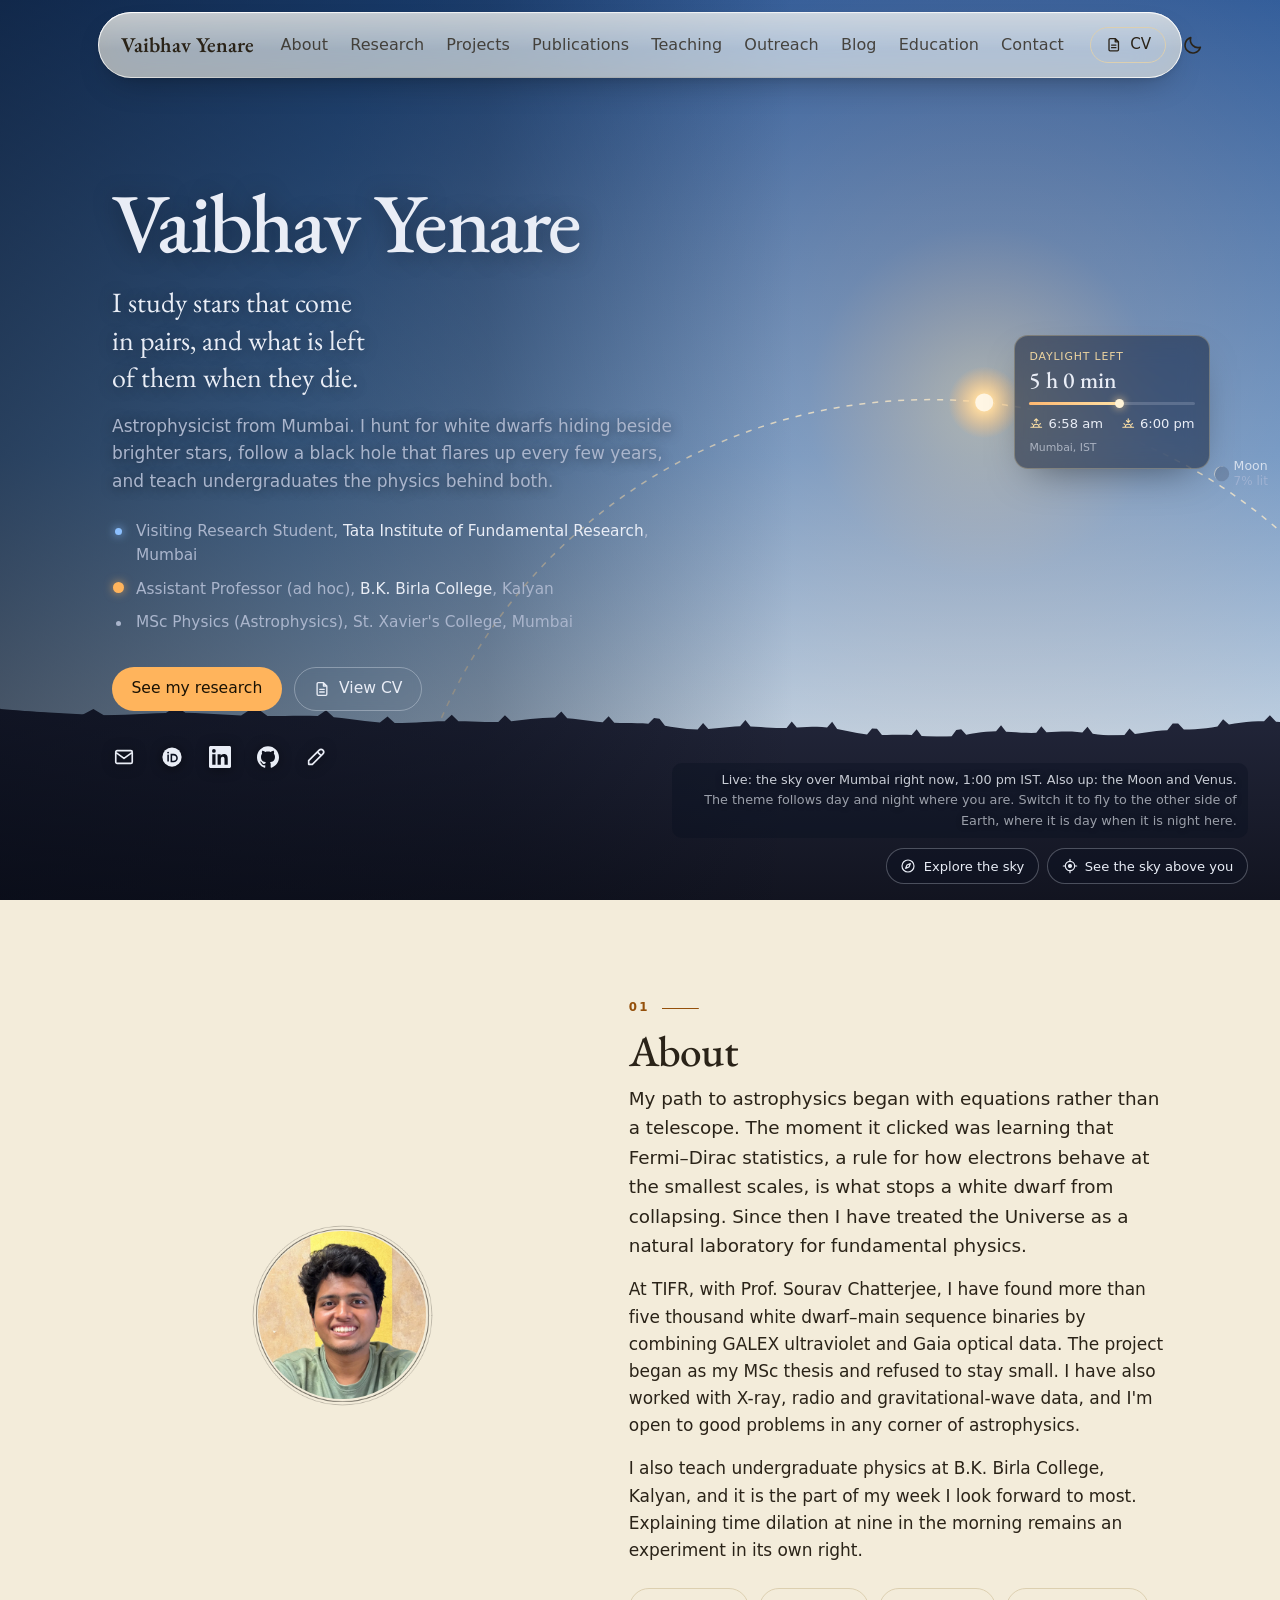
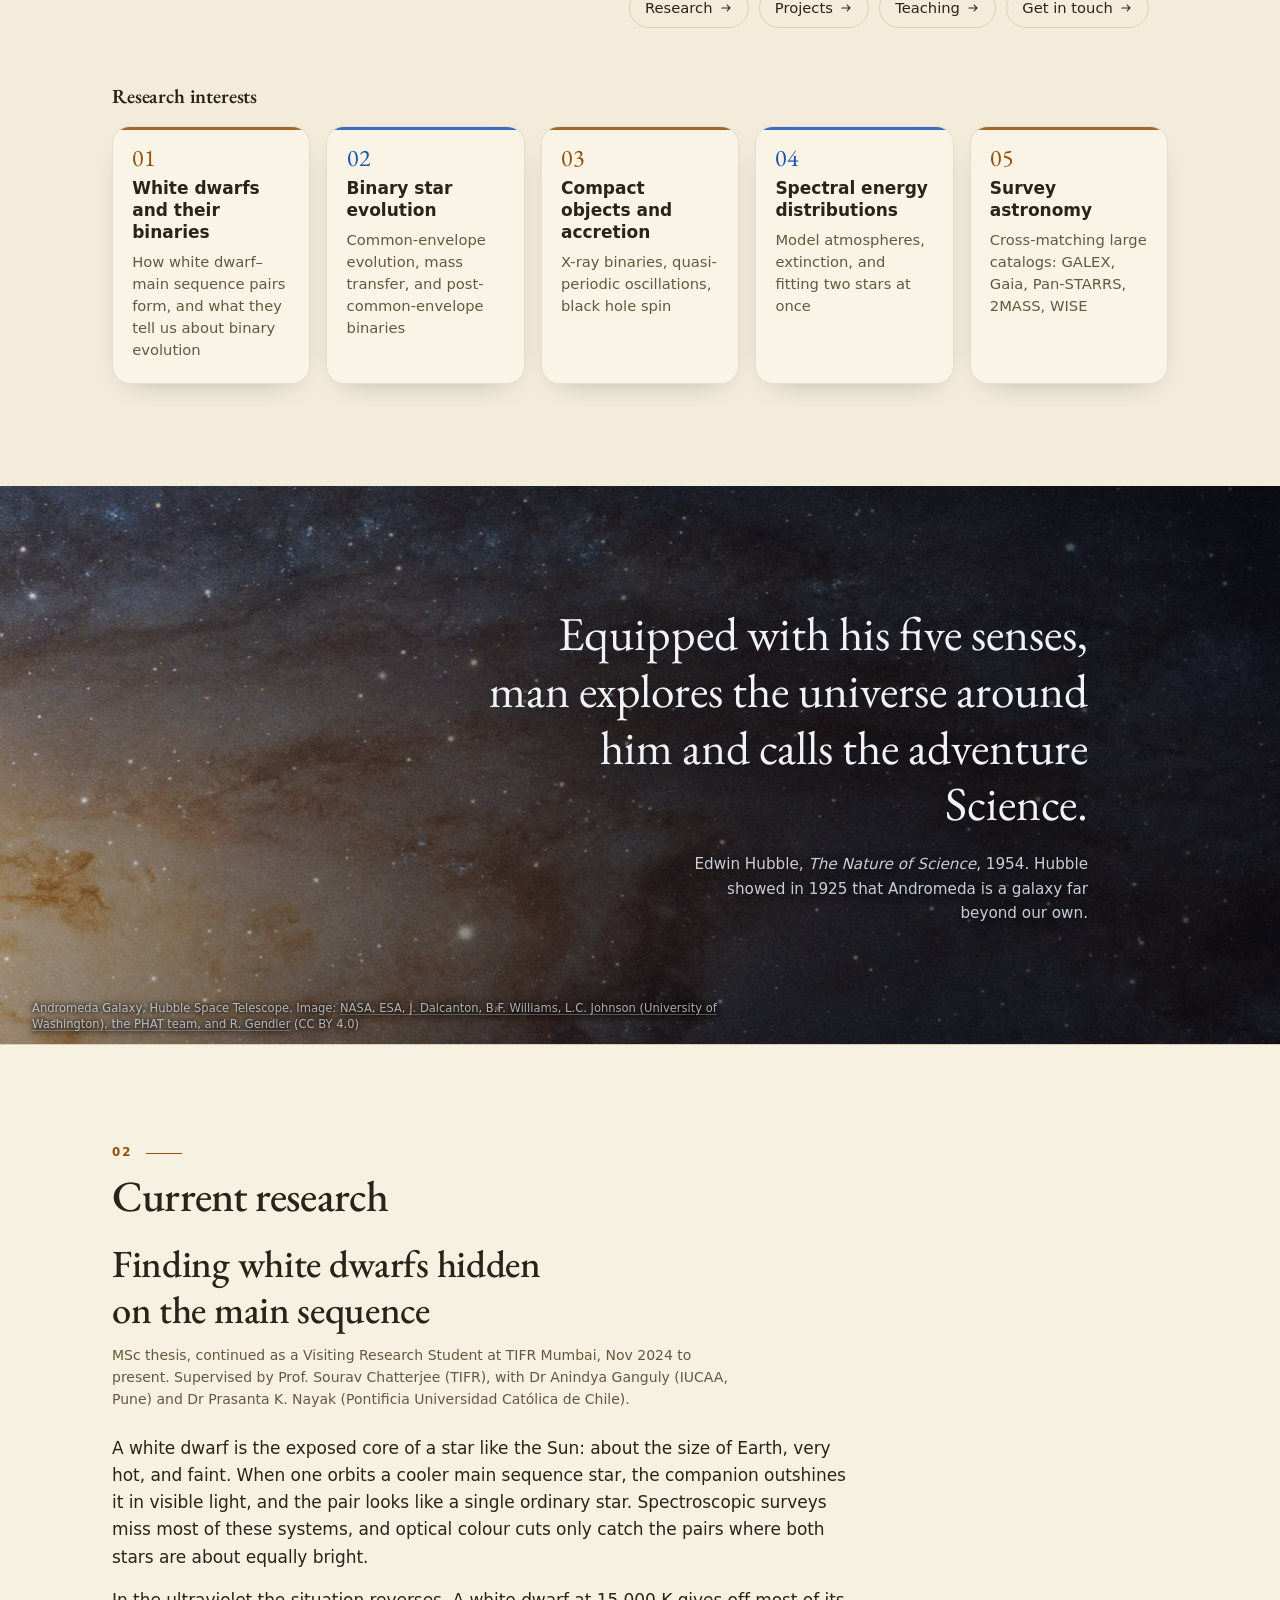
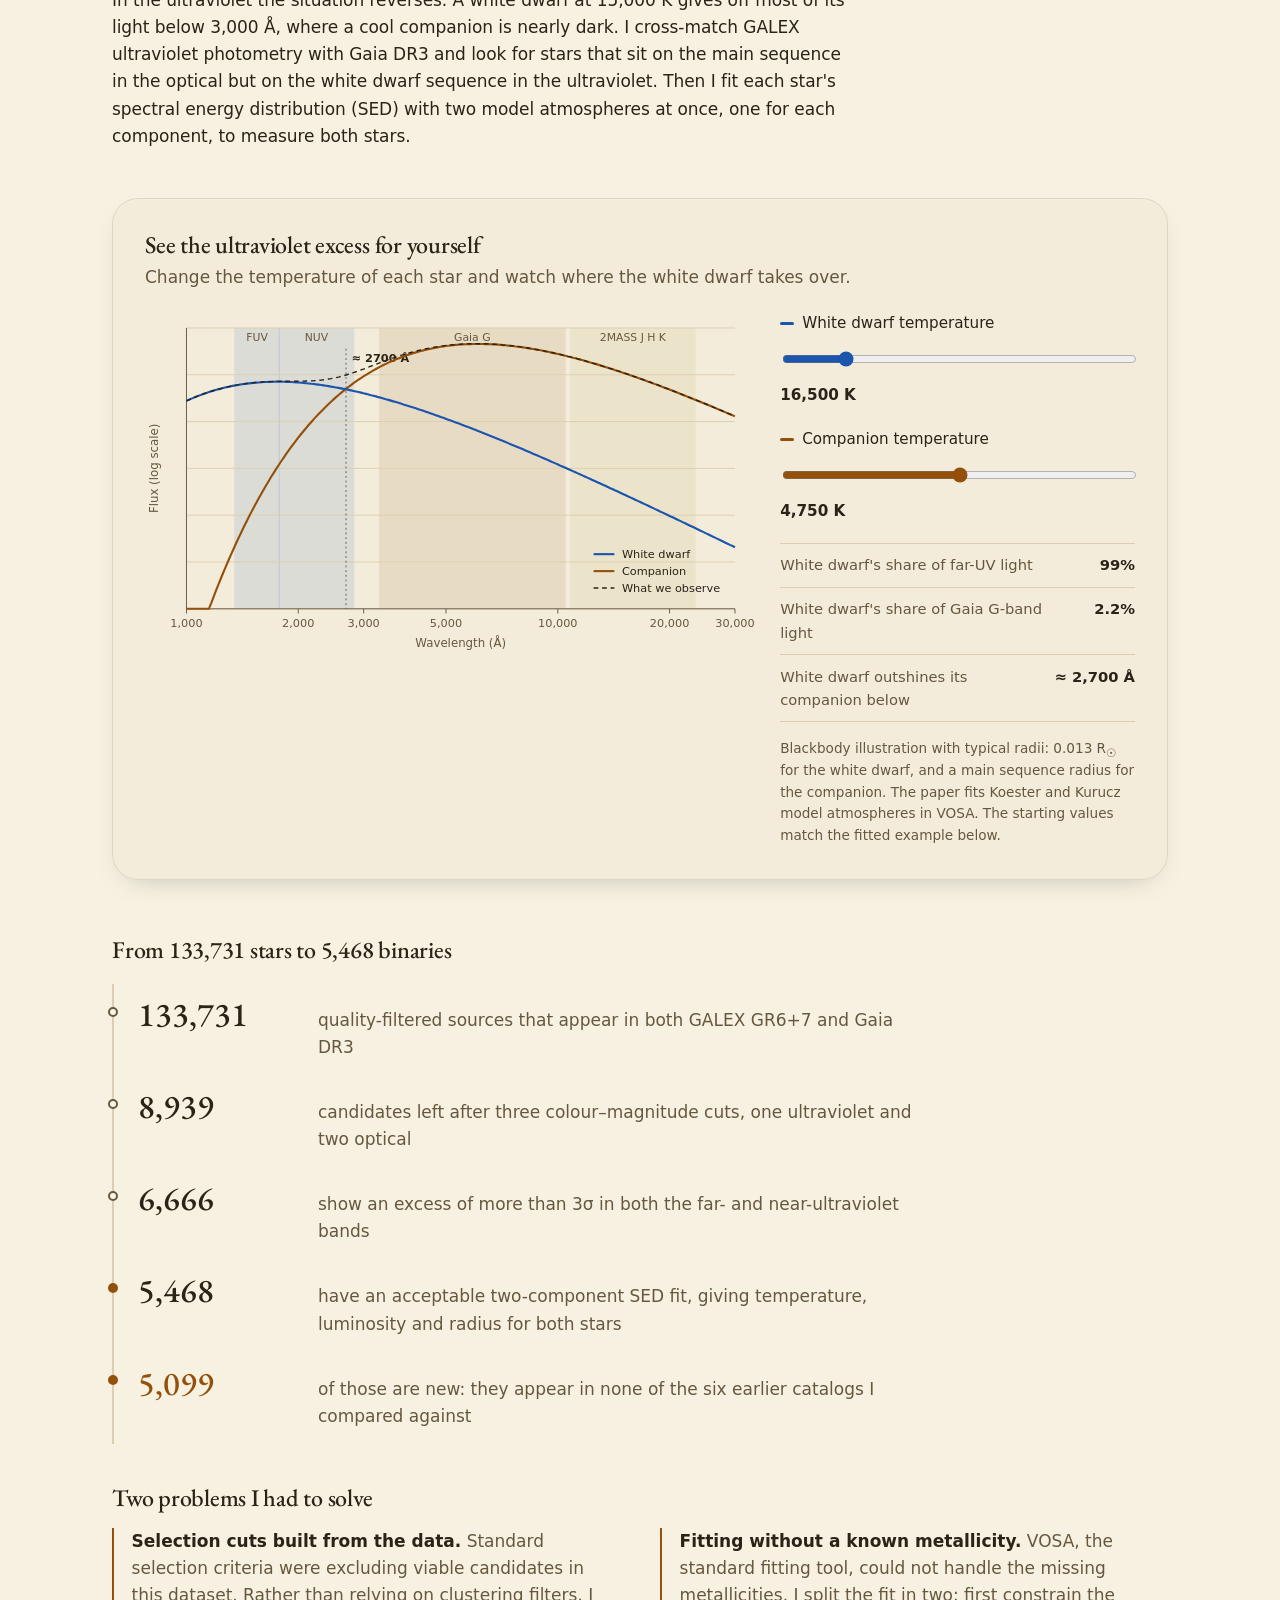
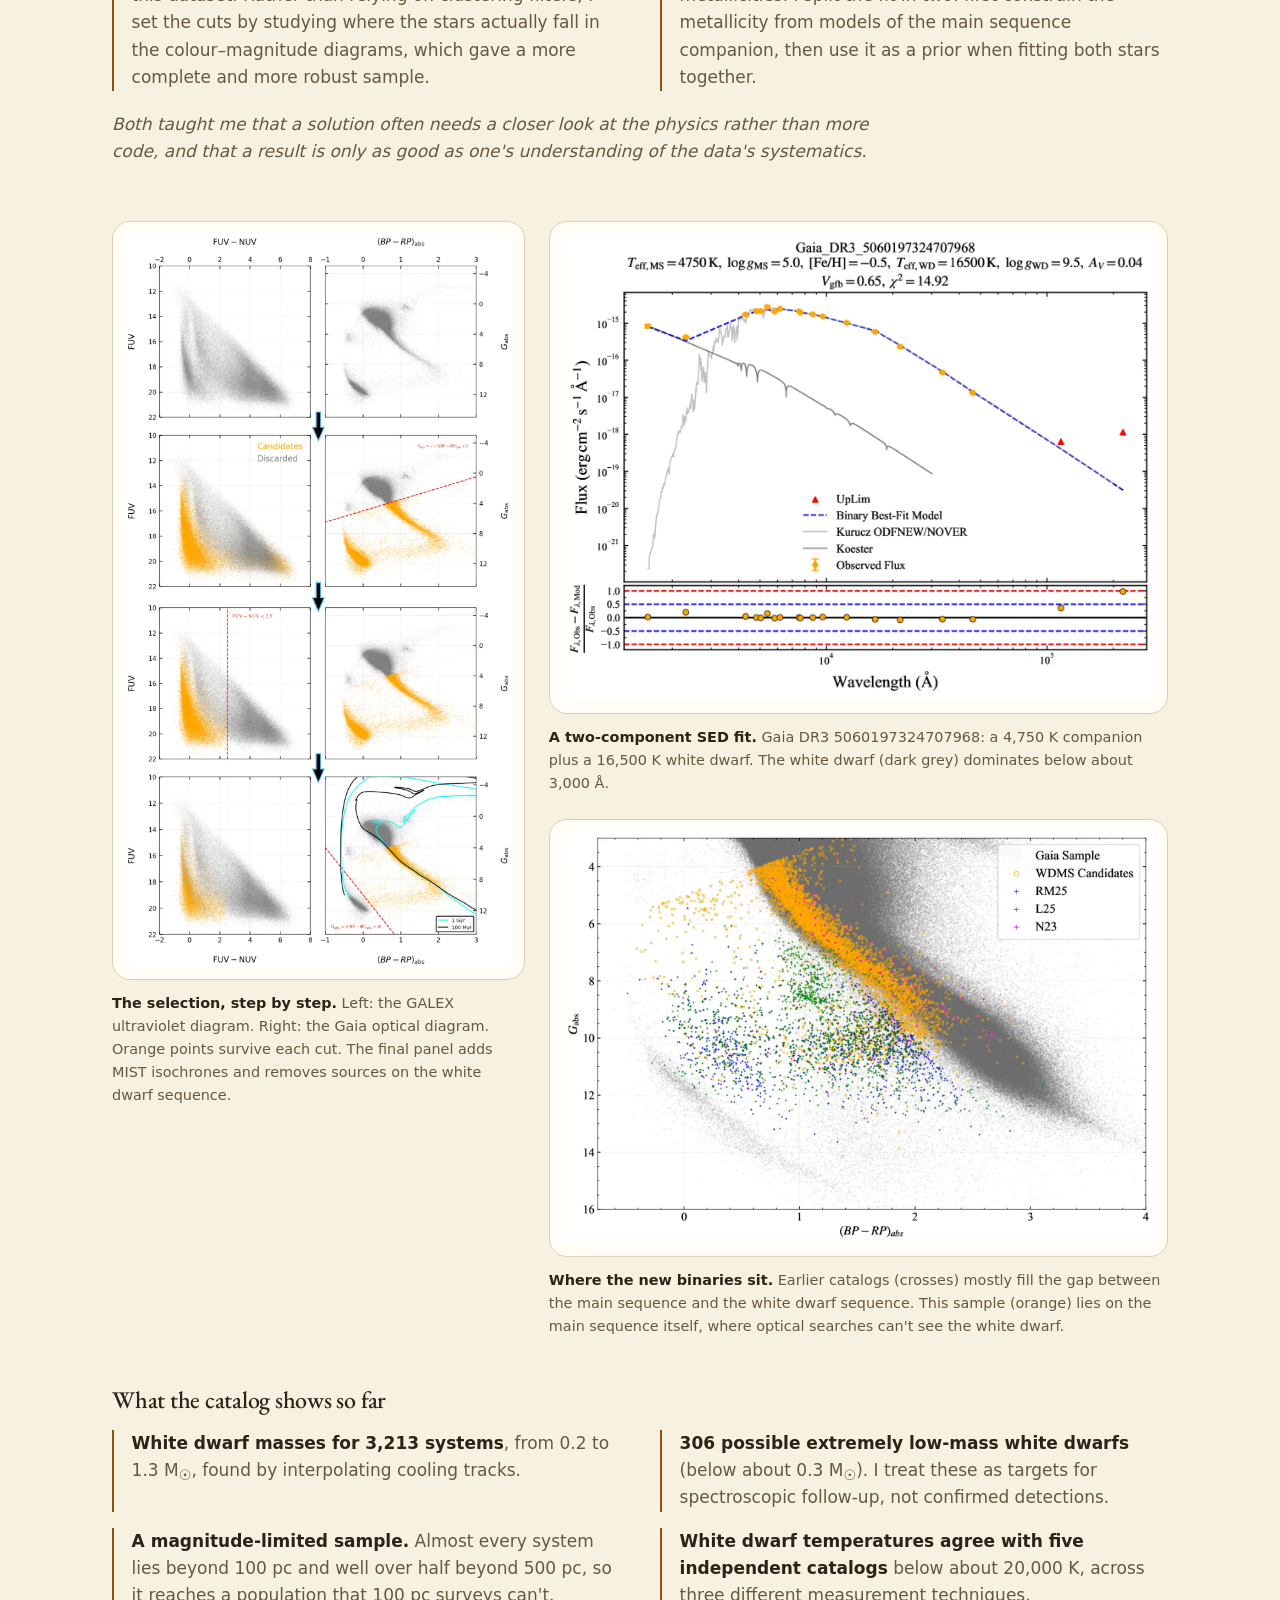
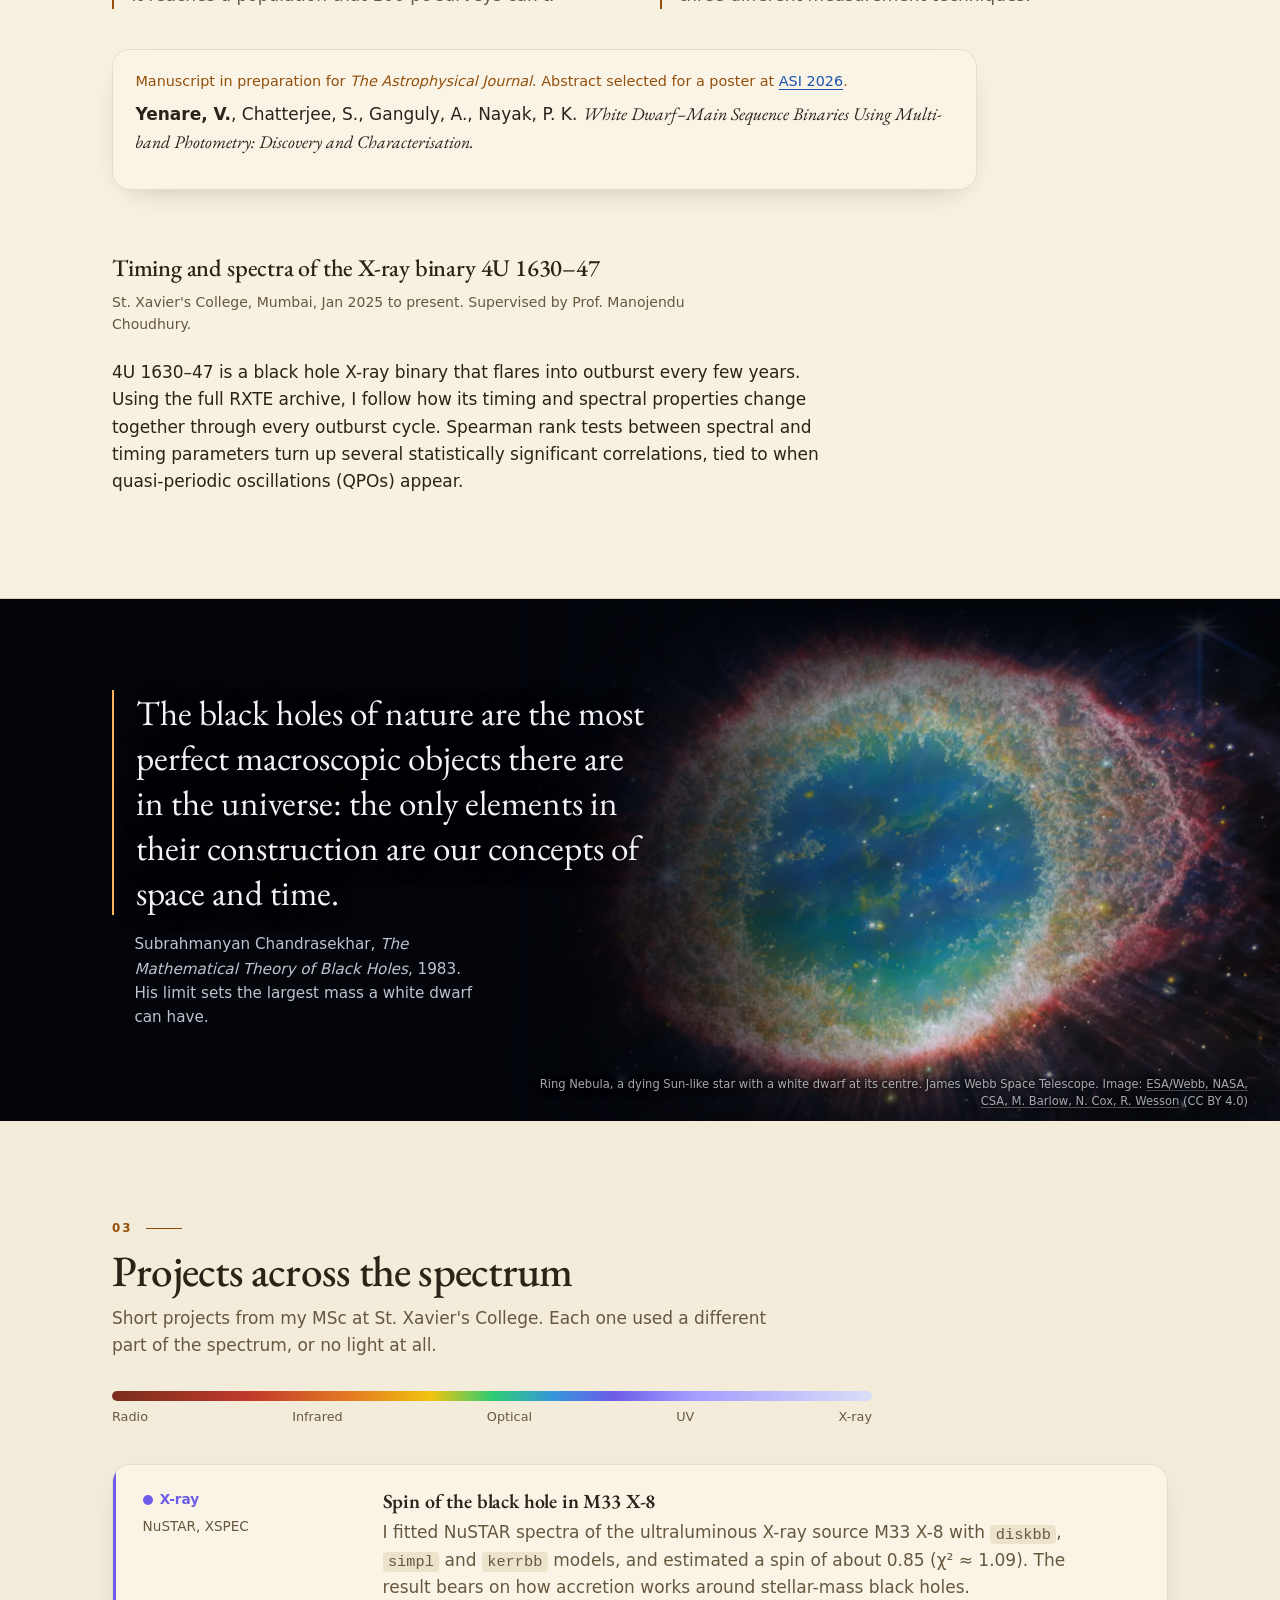
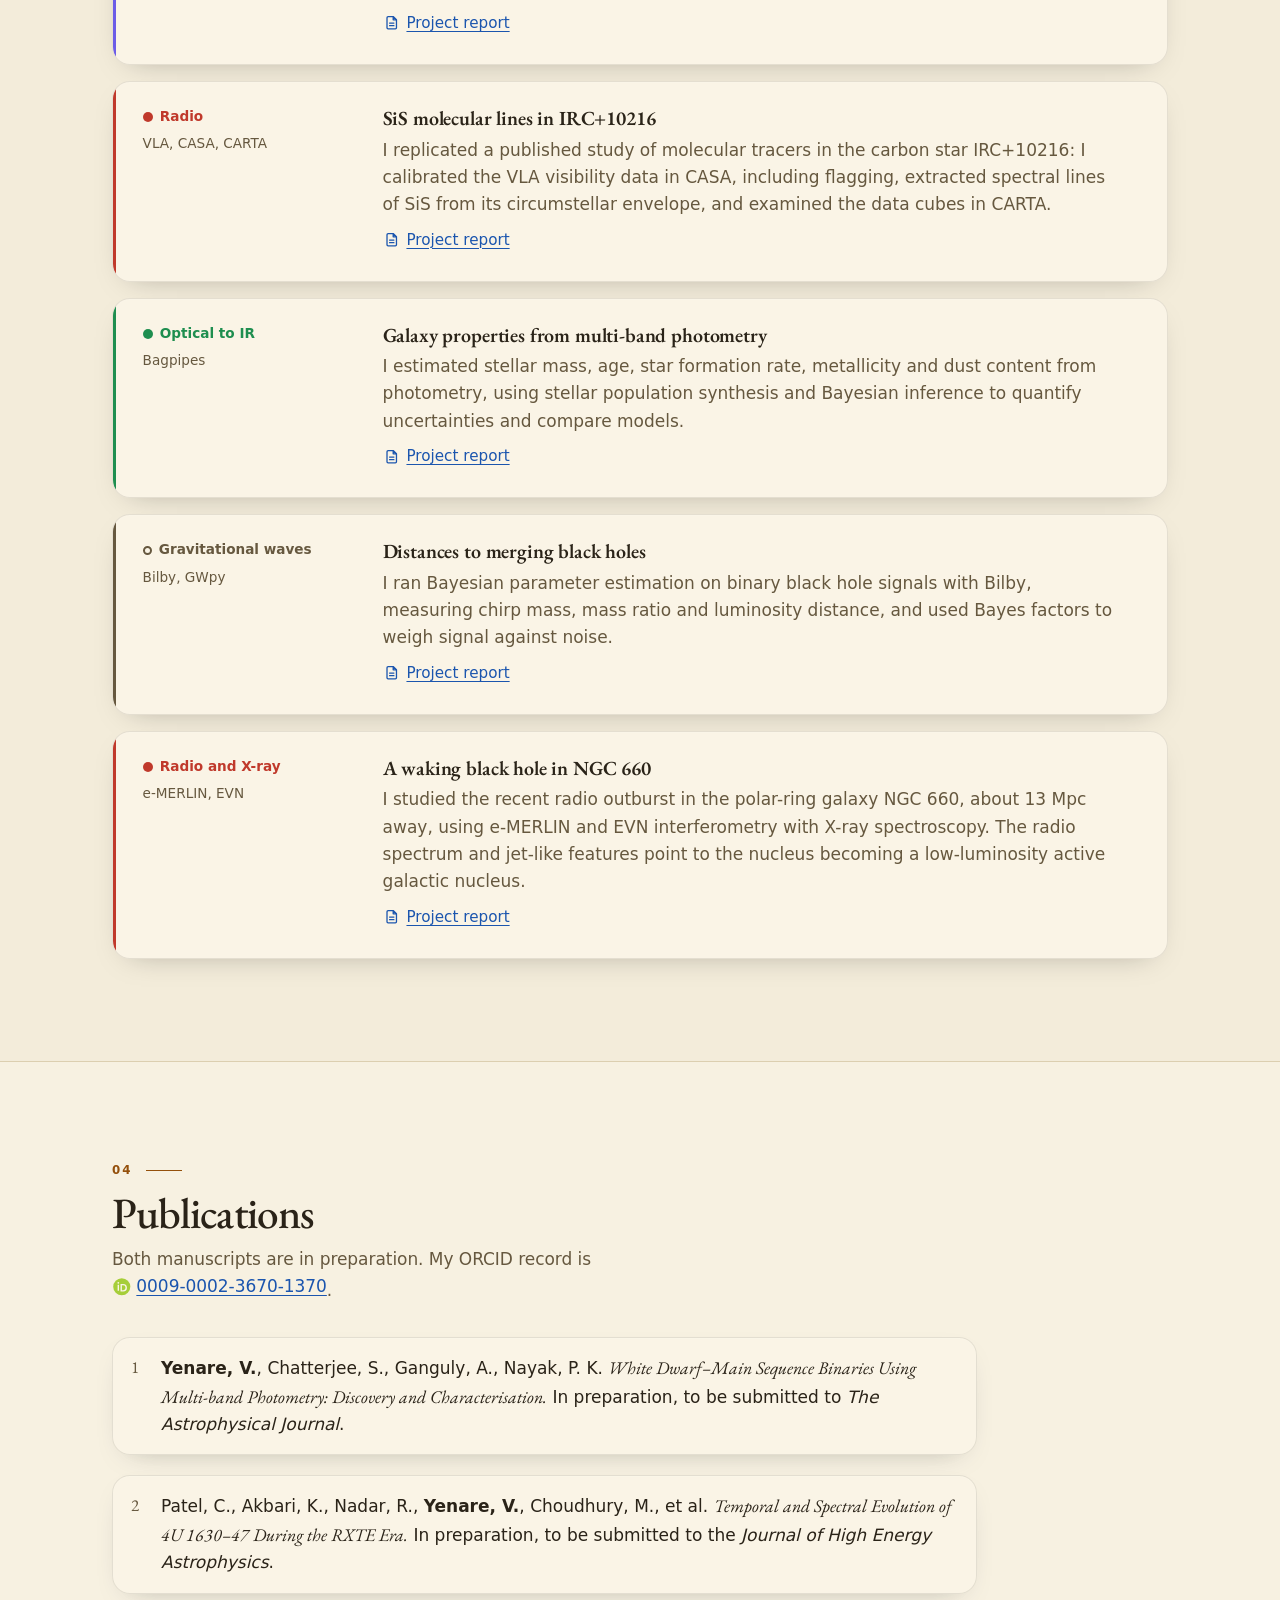
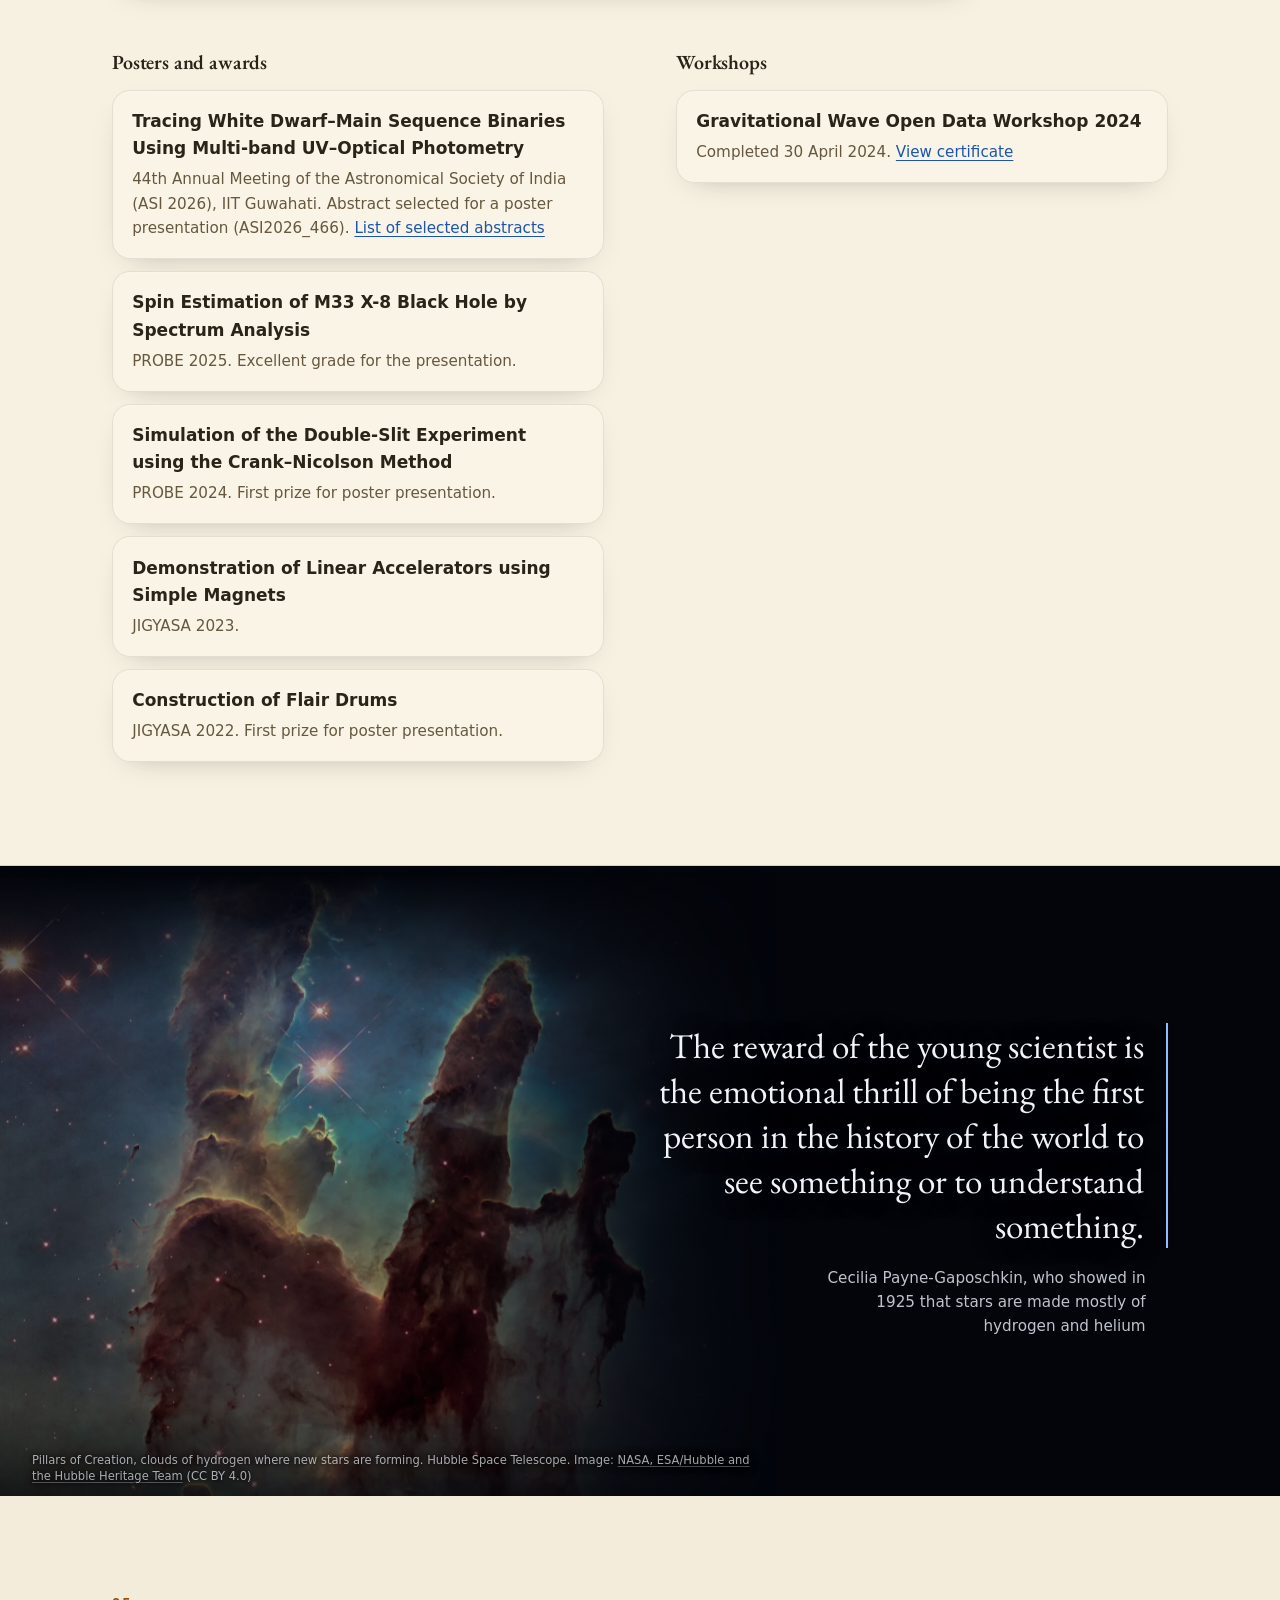
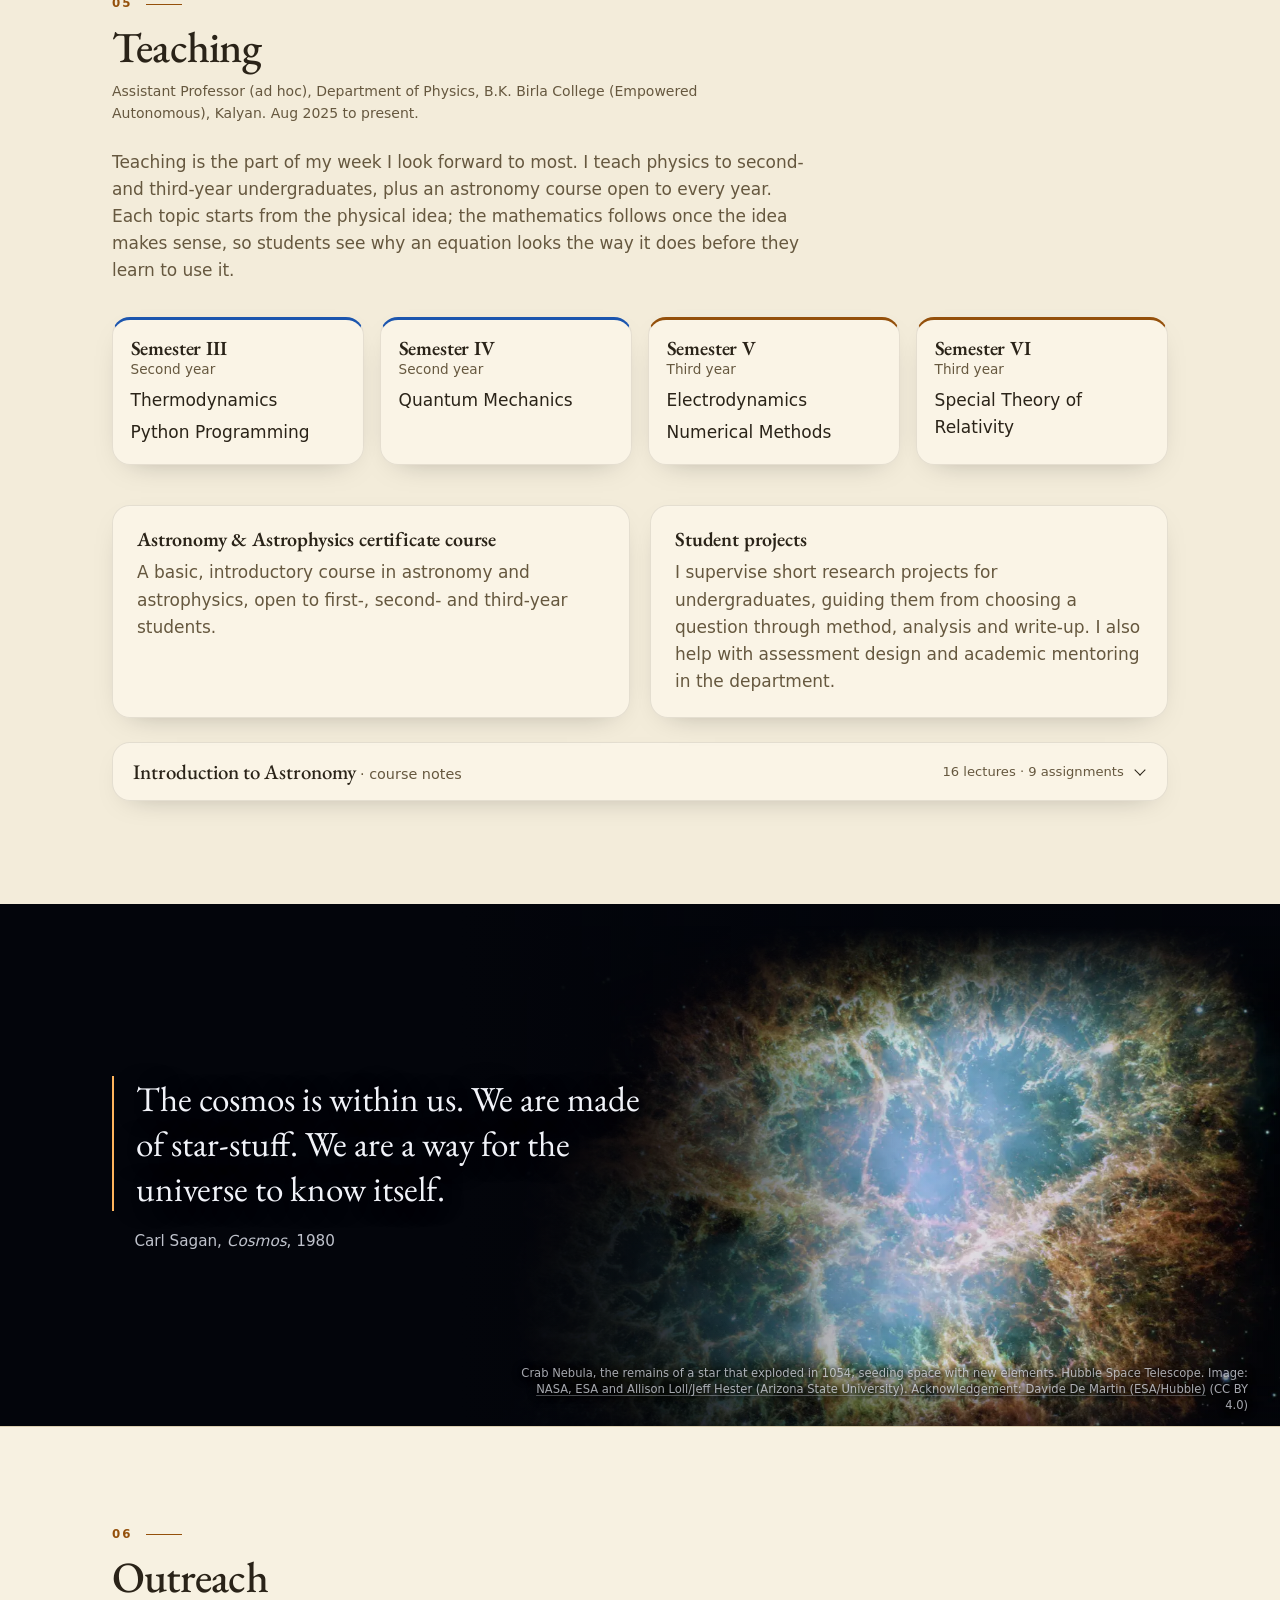
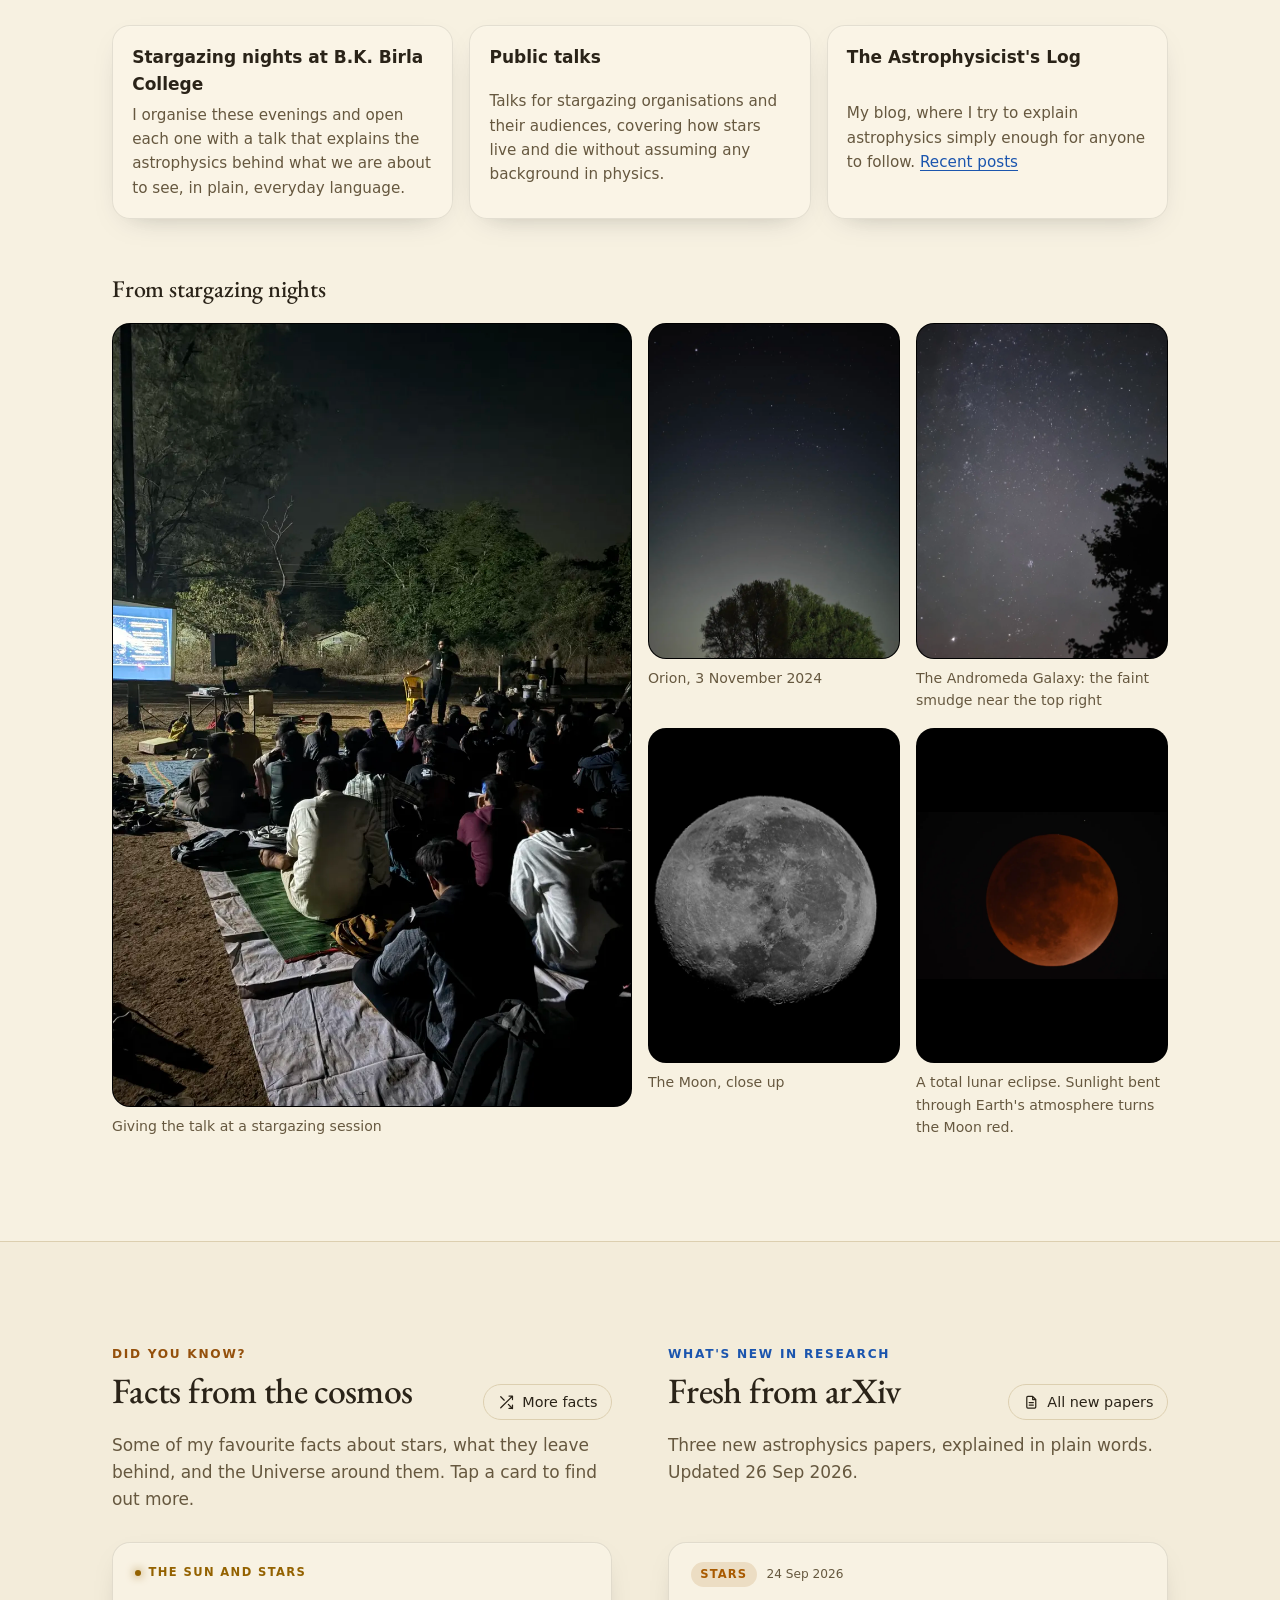
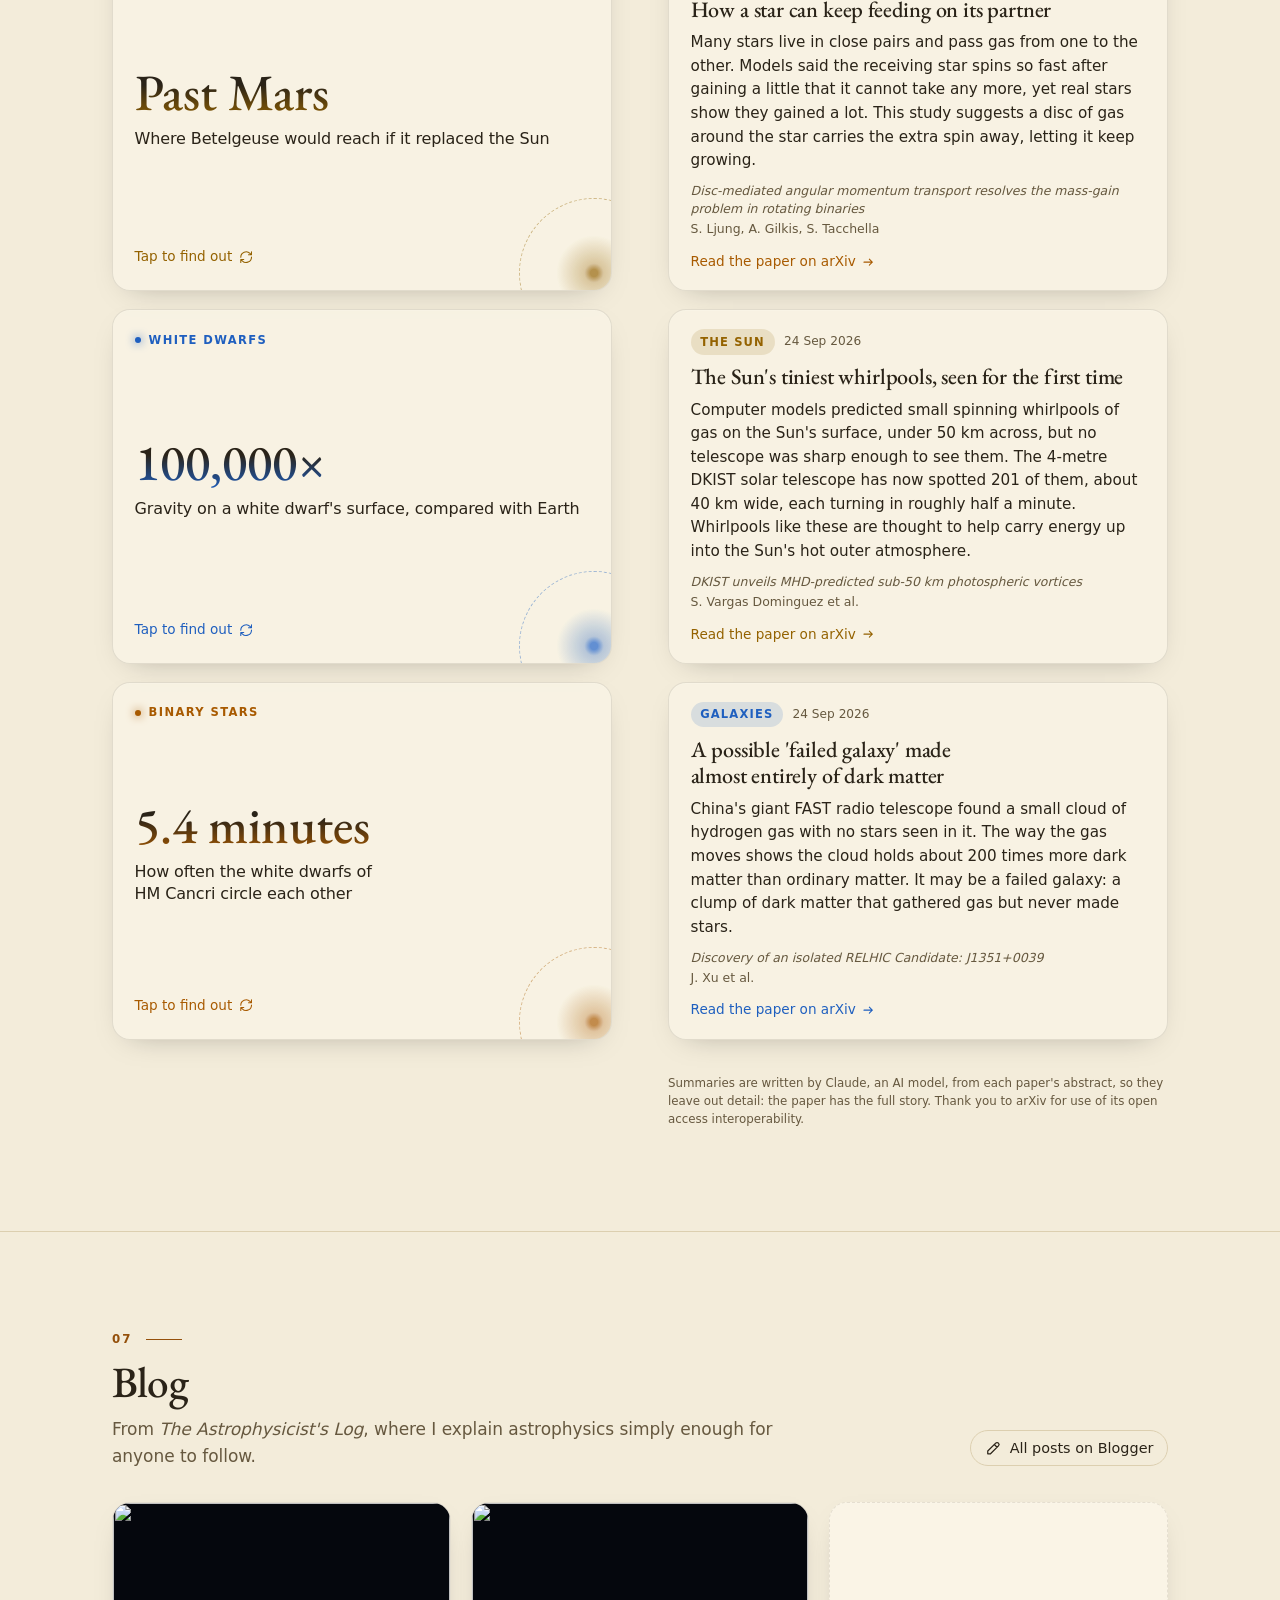
==== commit cede84e4: "Cursor-lit stars: just a soft glow, no lines, spikes or stardust Co-Authored-By: Claude Opus 5.5 <no" ====
--- a/index.html
+++ b/index.html
@@ -1365,6 +1365,6 @@
   <script src="assets/js/orbits.js?v=20261014c" defer></script>
   <script src="assets/js/facts.js?v=20261014c" defer></script>
   <script src="assets/js/news.js?v=20261014c" defer></script>
-  <script src="assets/js/site.js?v=20261102a" defer></script>
+  <script src="assets/js/site.js?v=20261102b" defer></script>
 </body>
 </html>
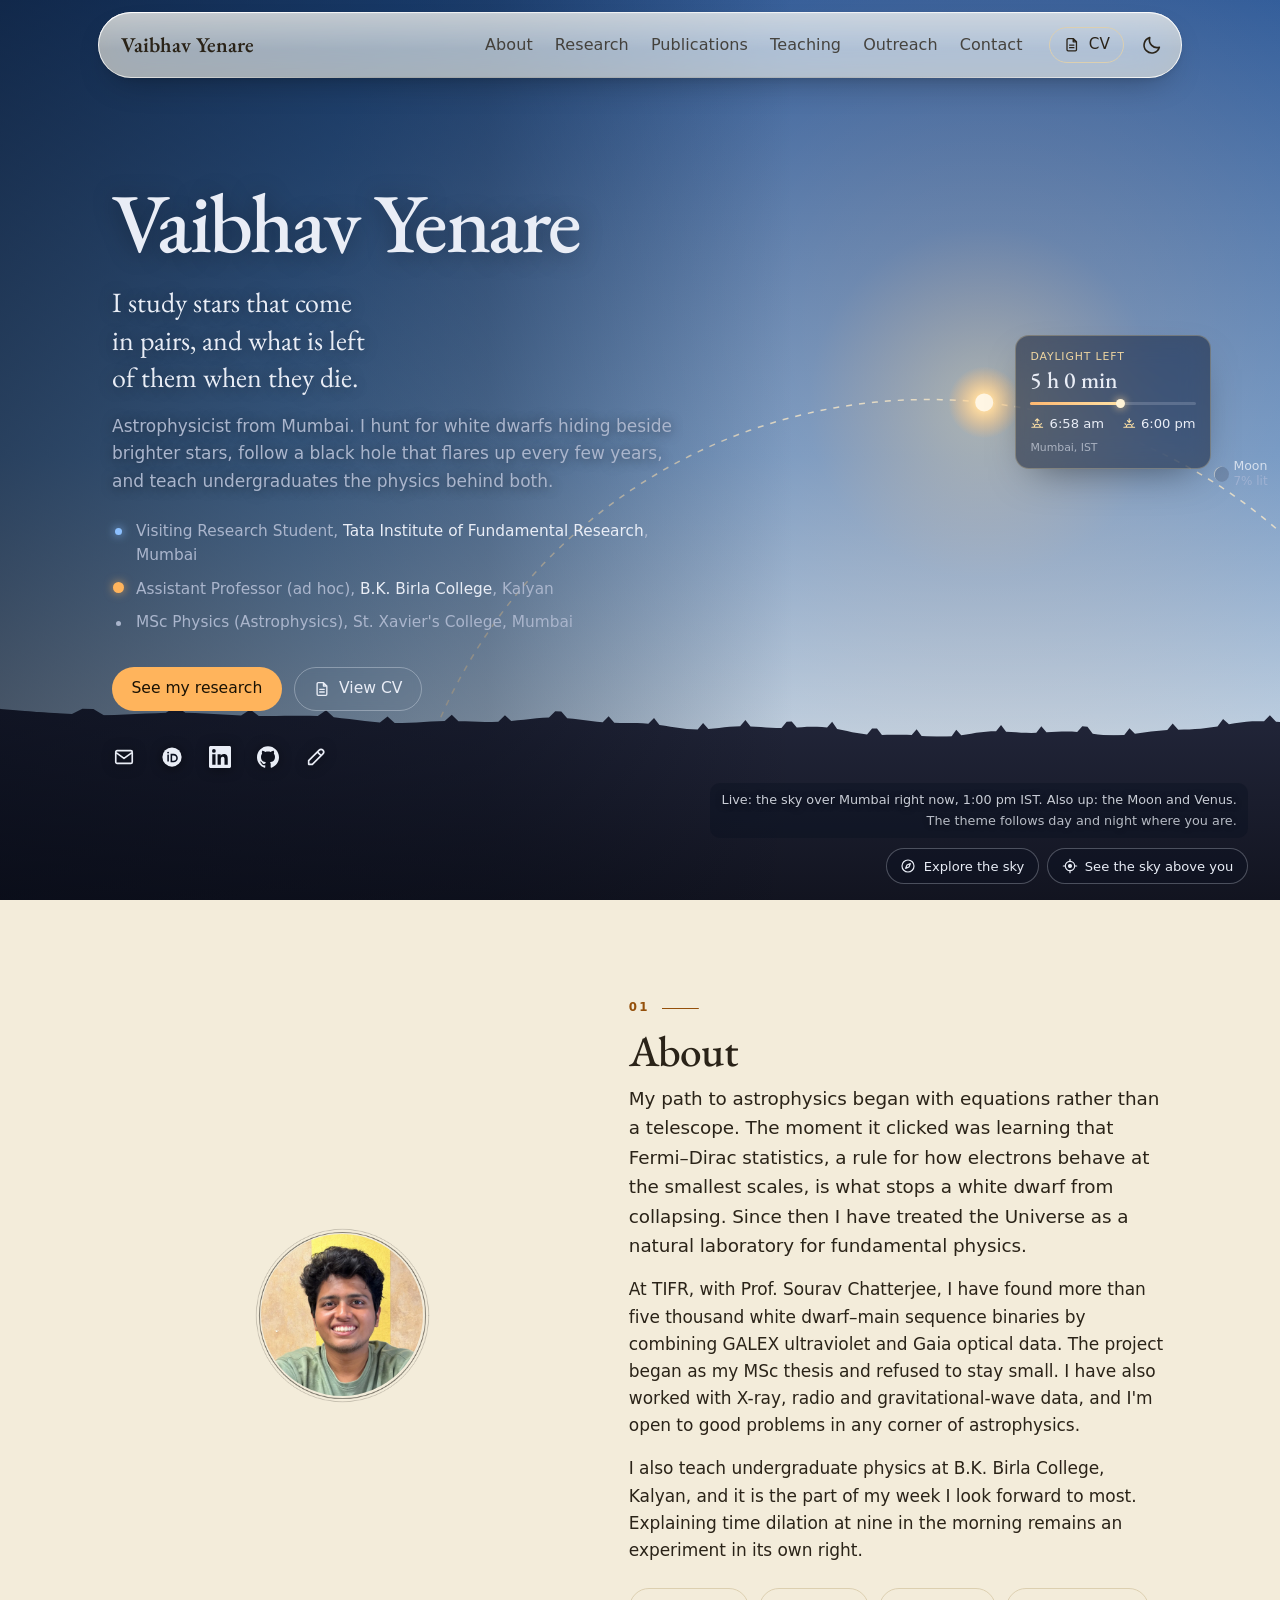
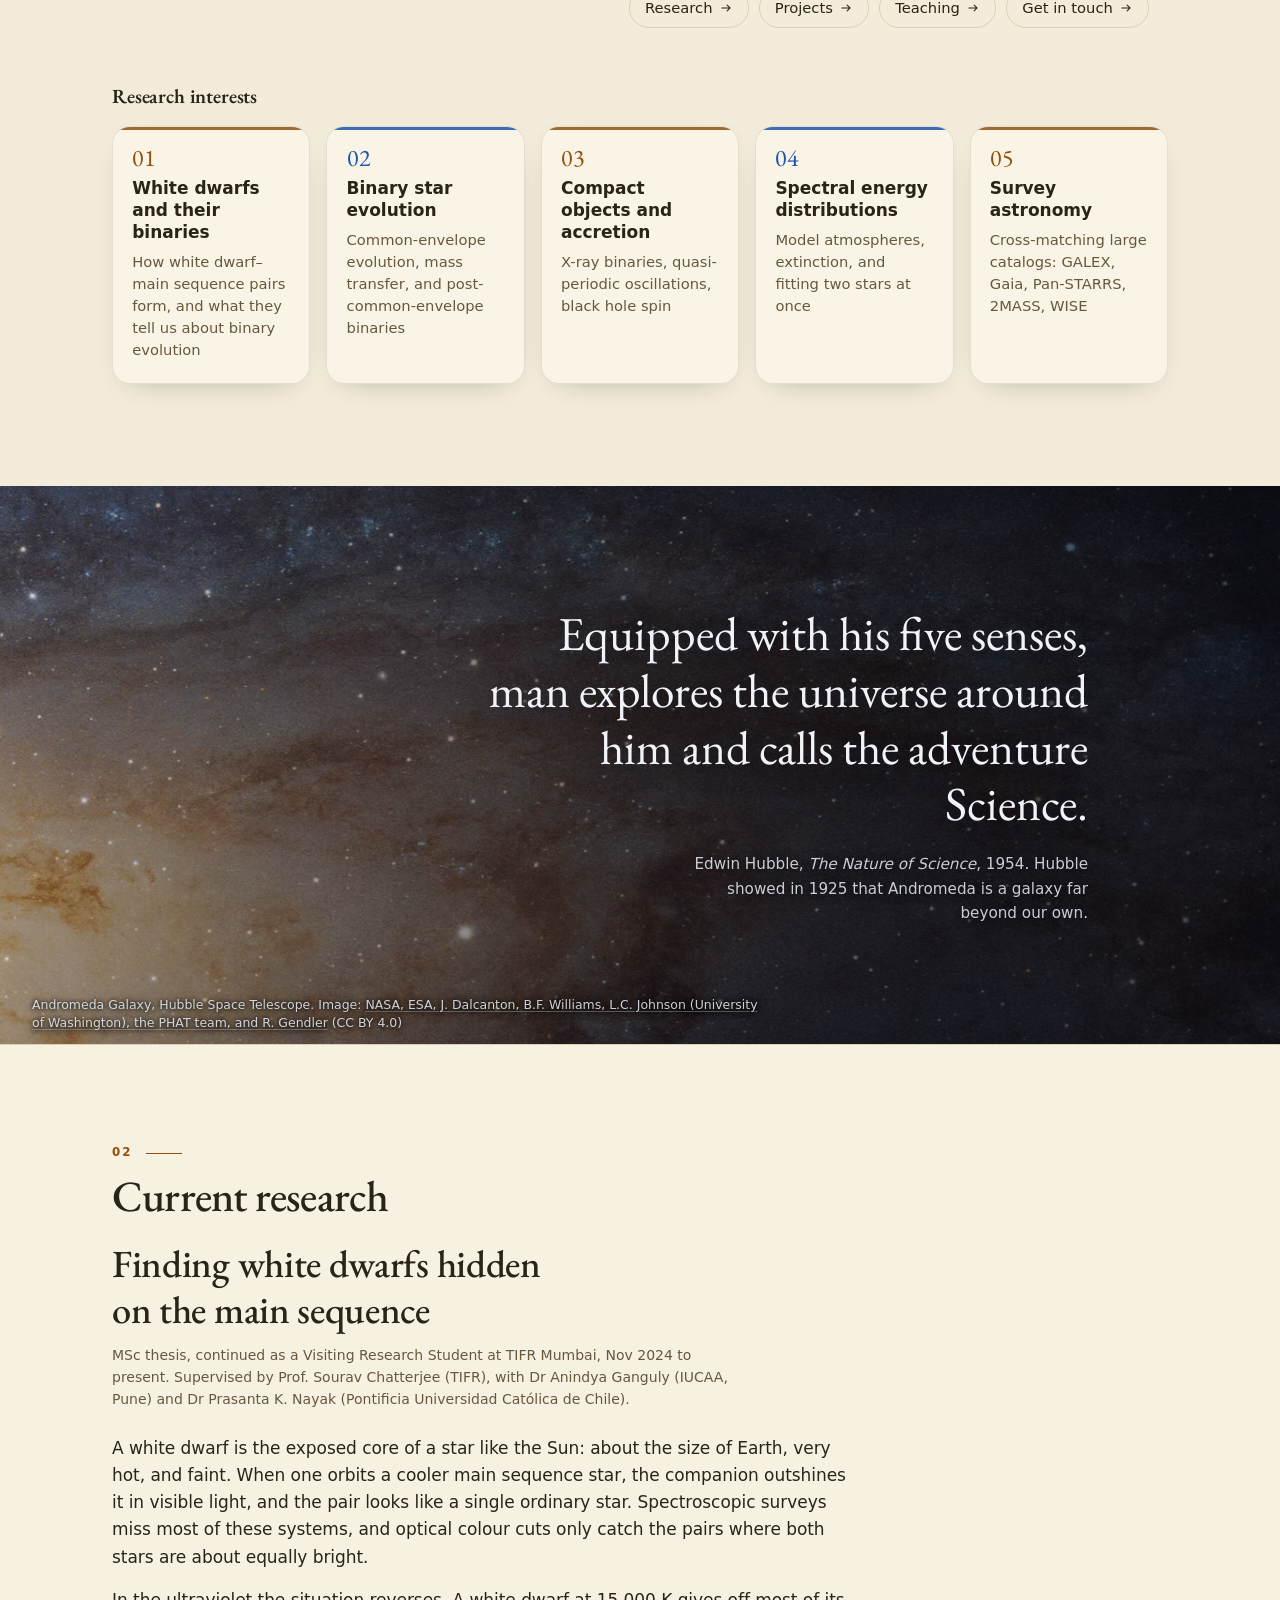
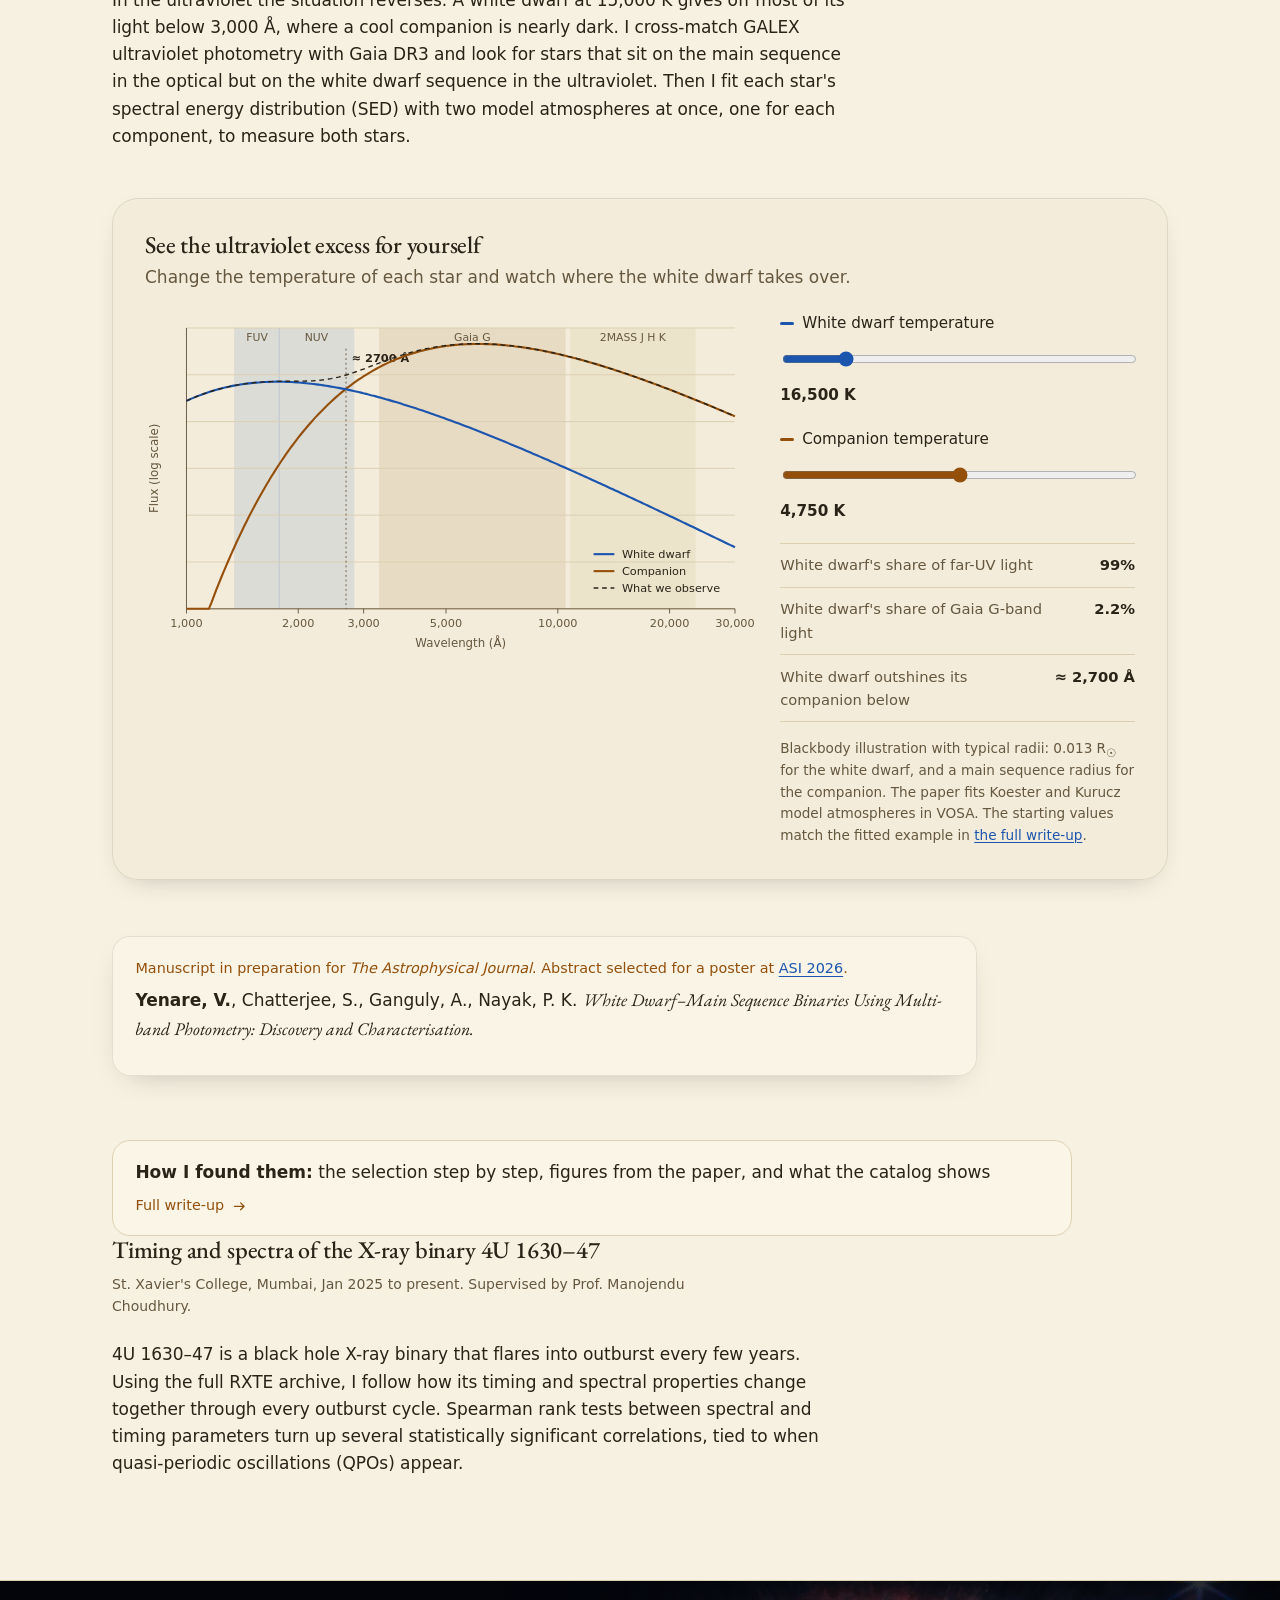
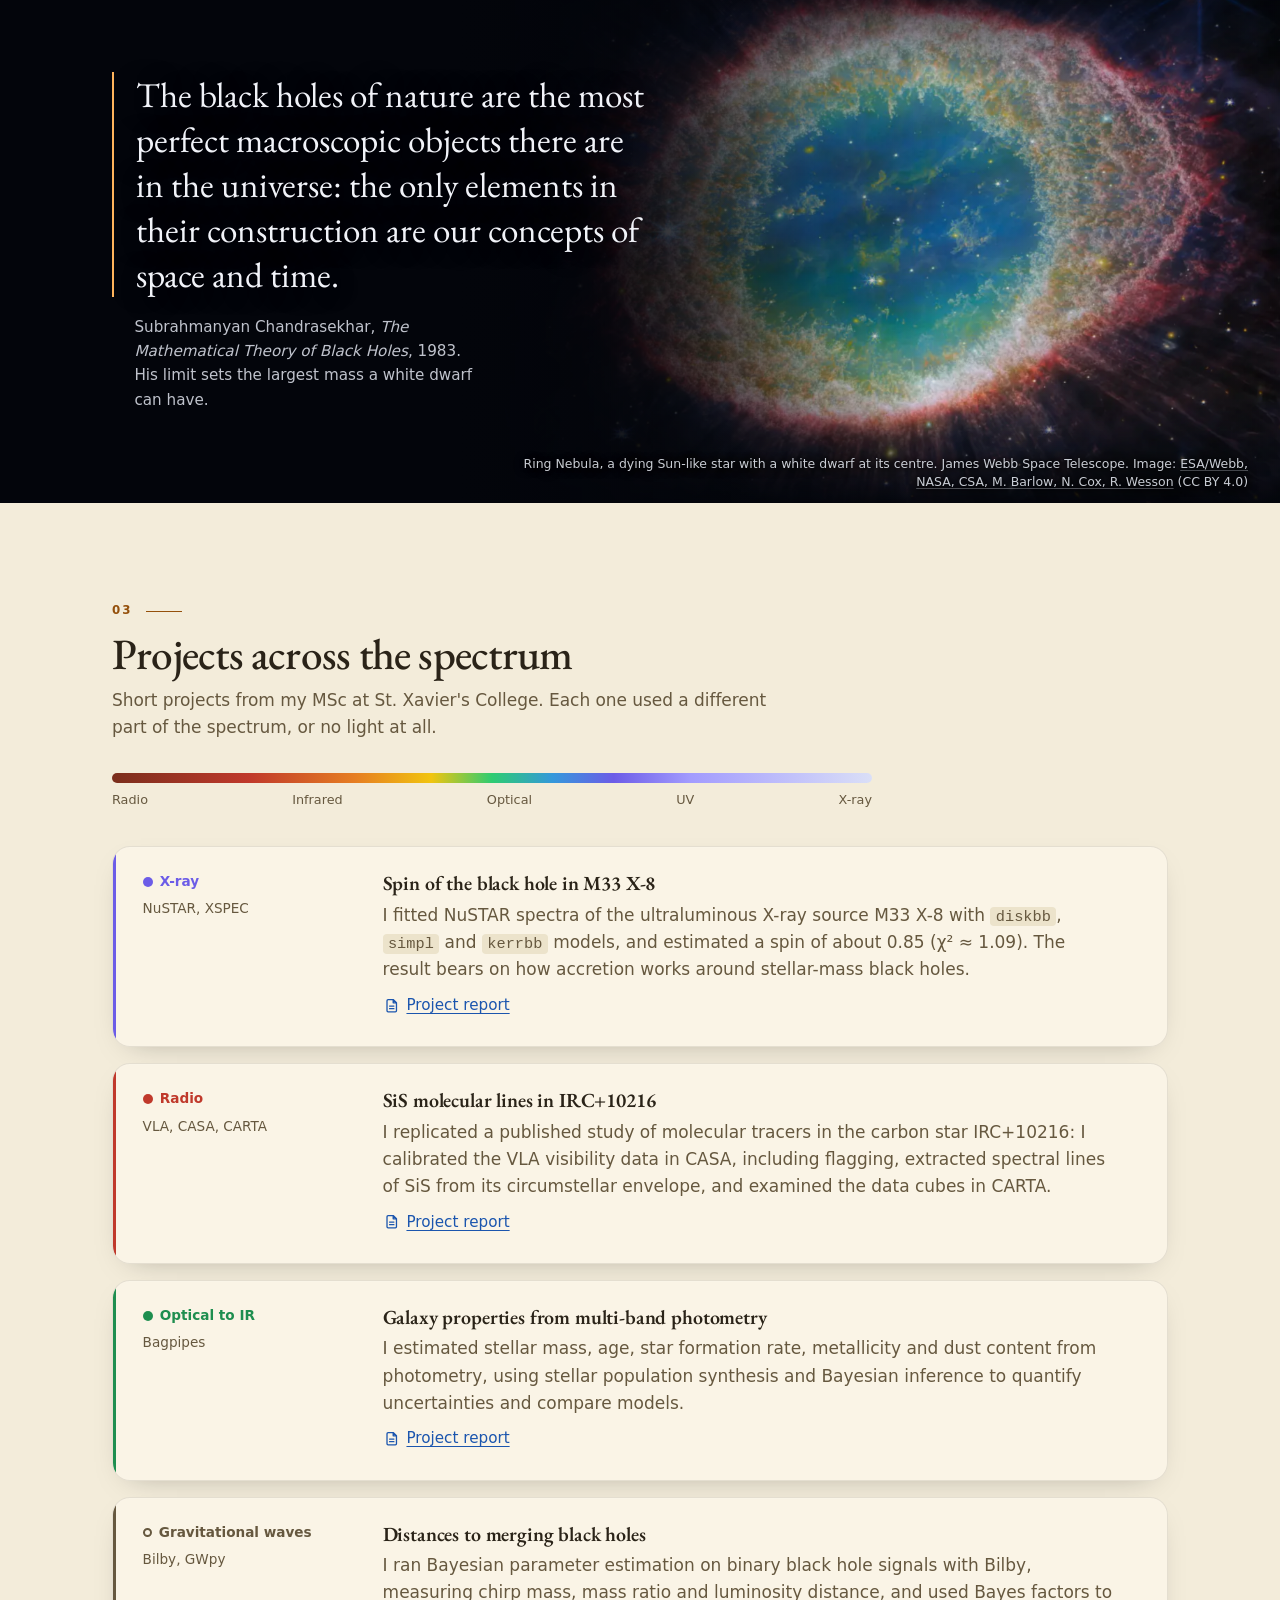
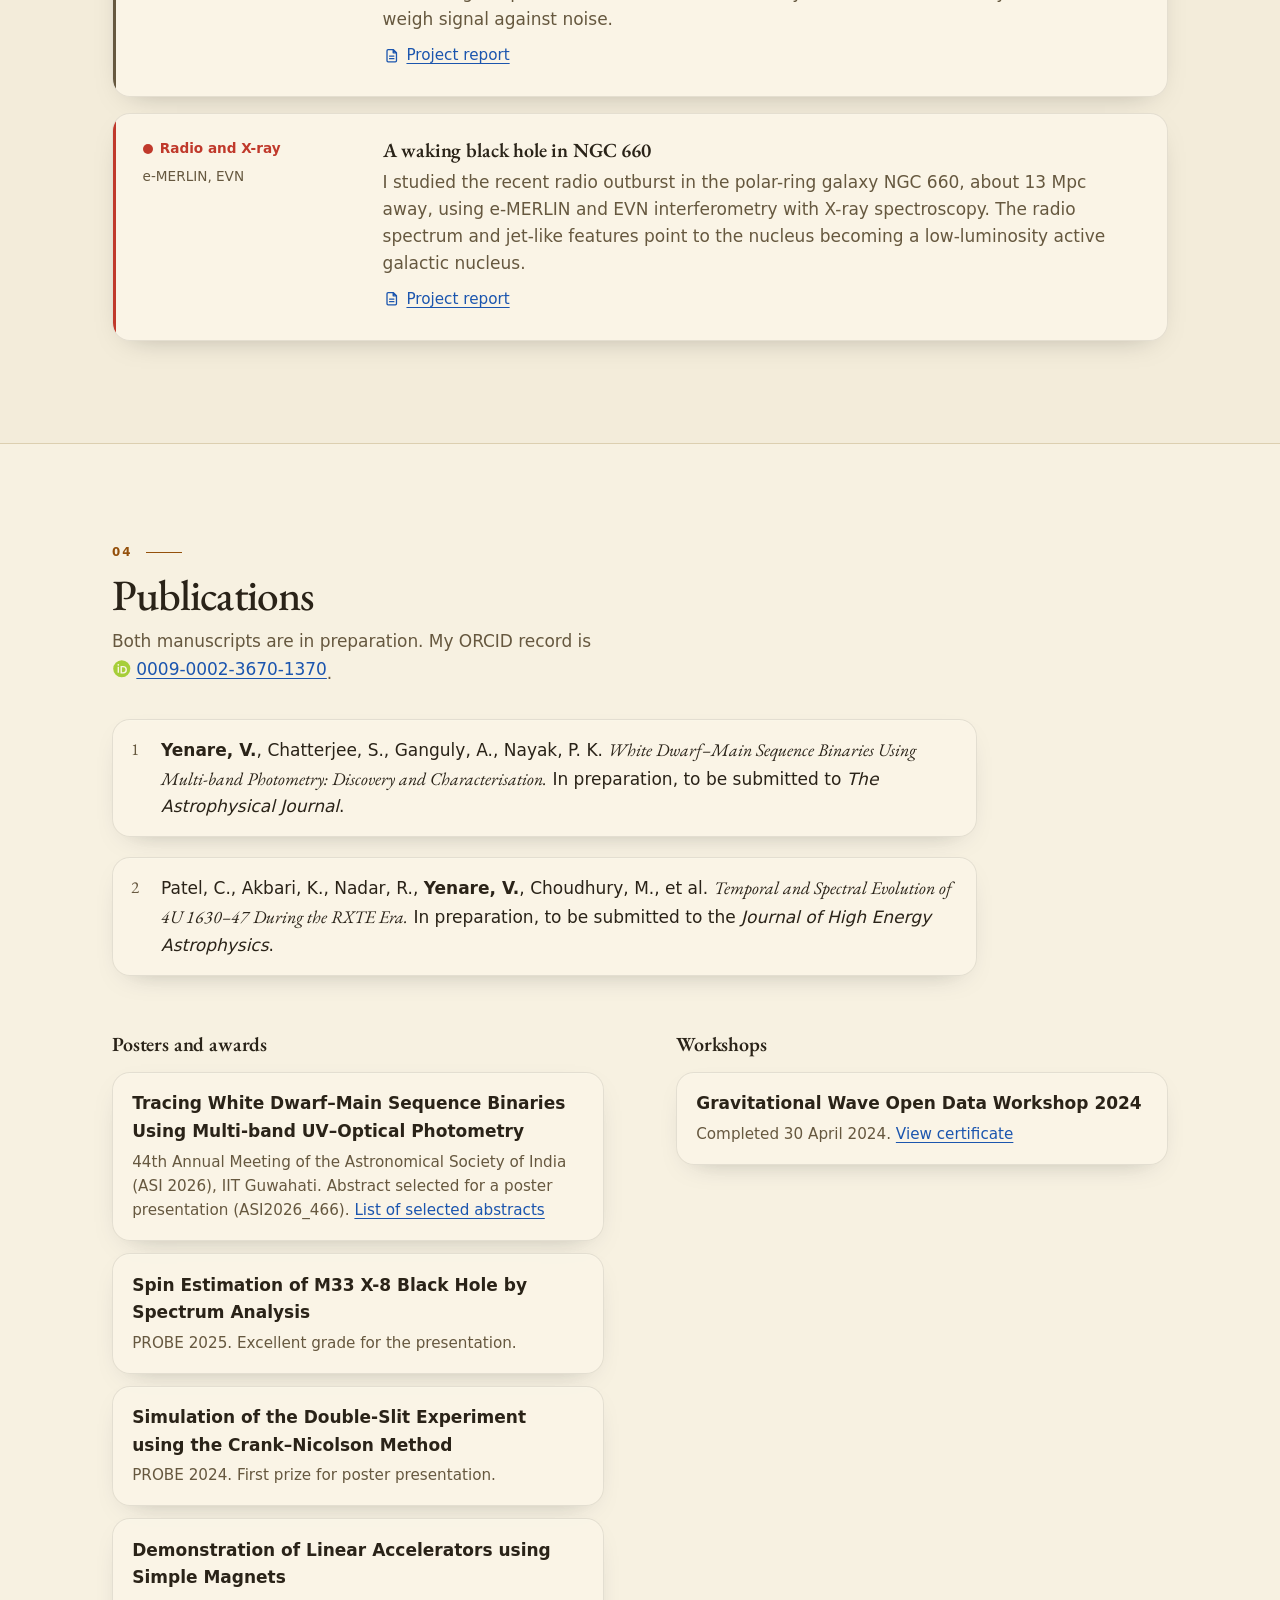
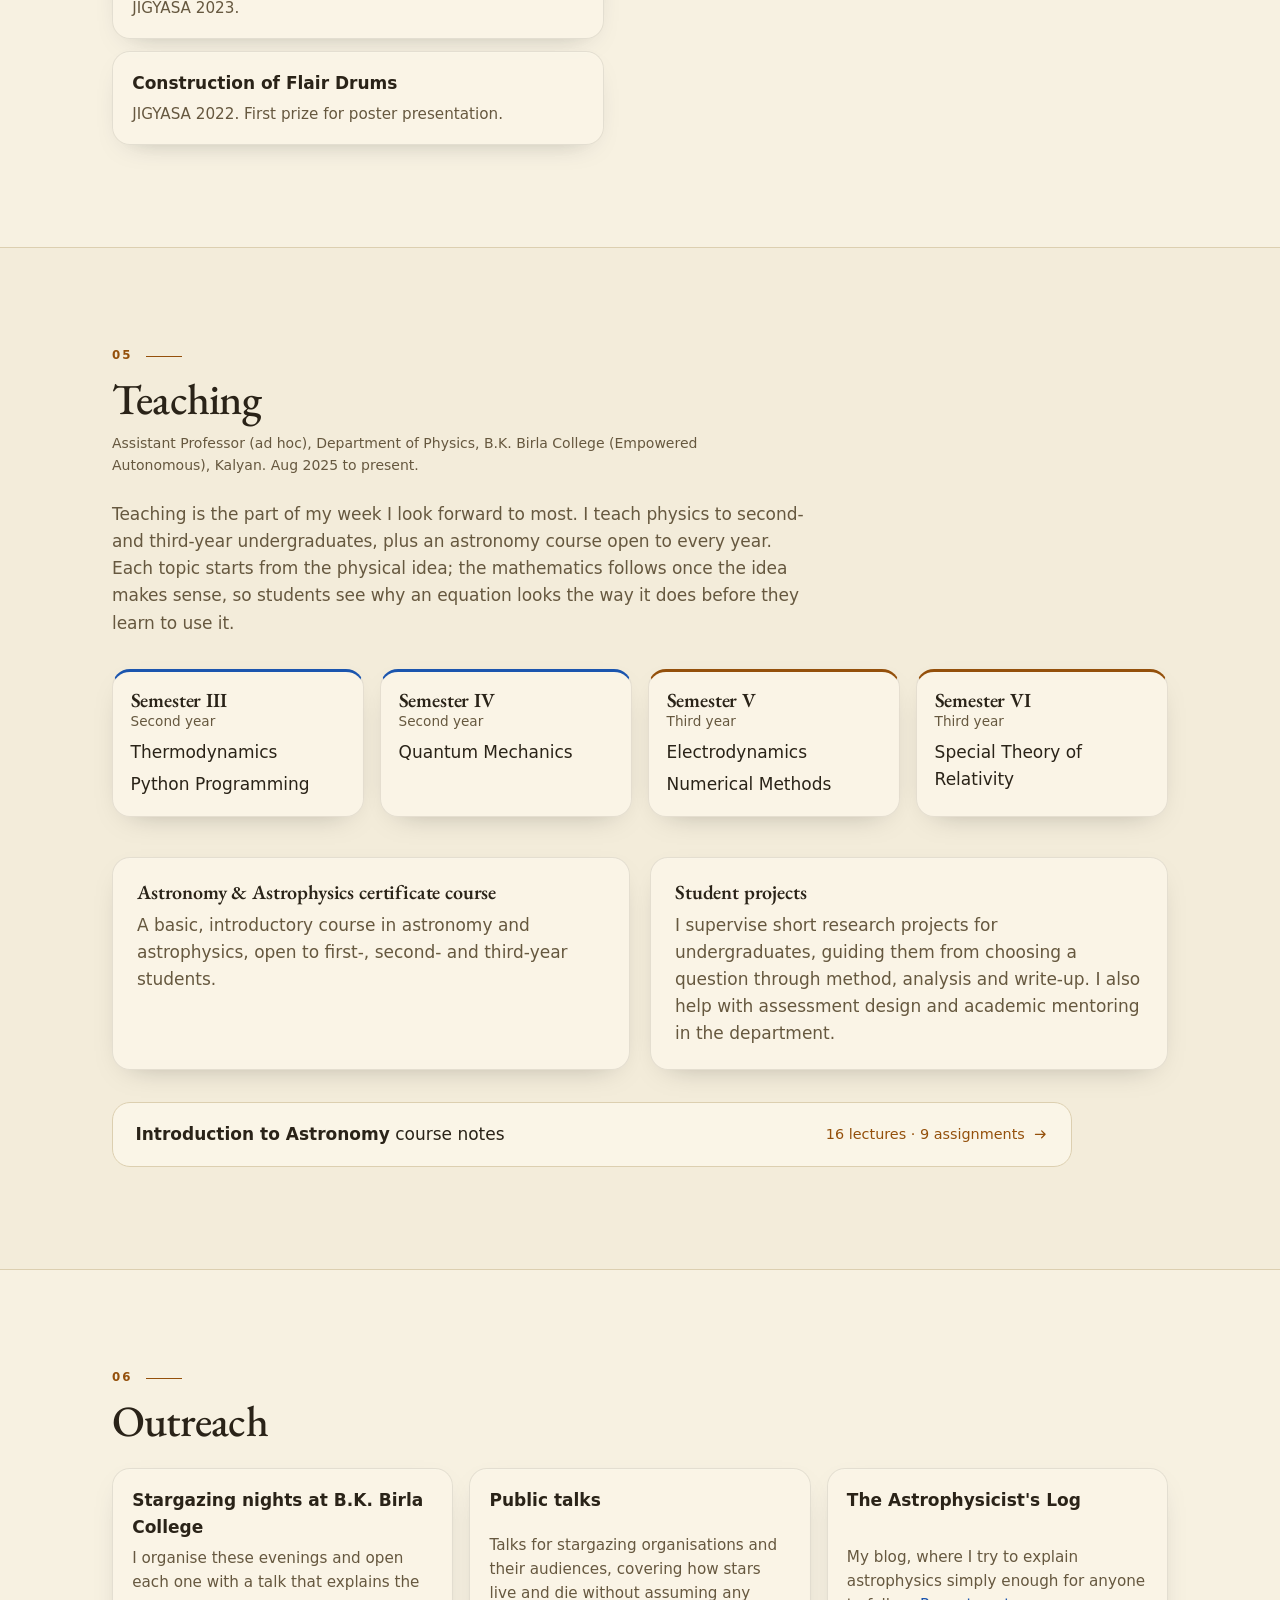
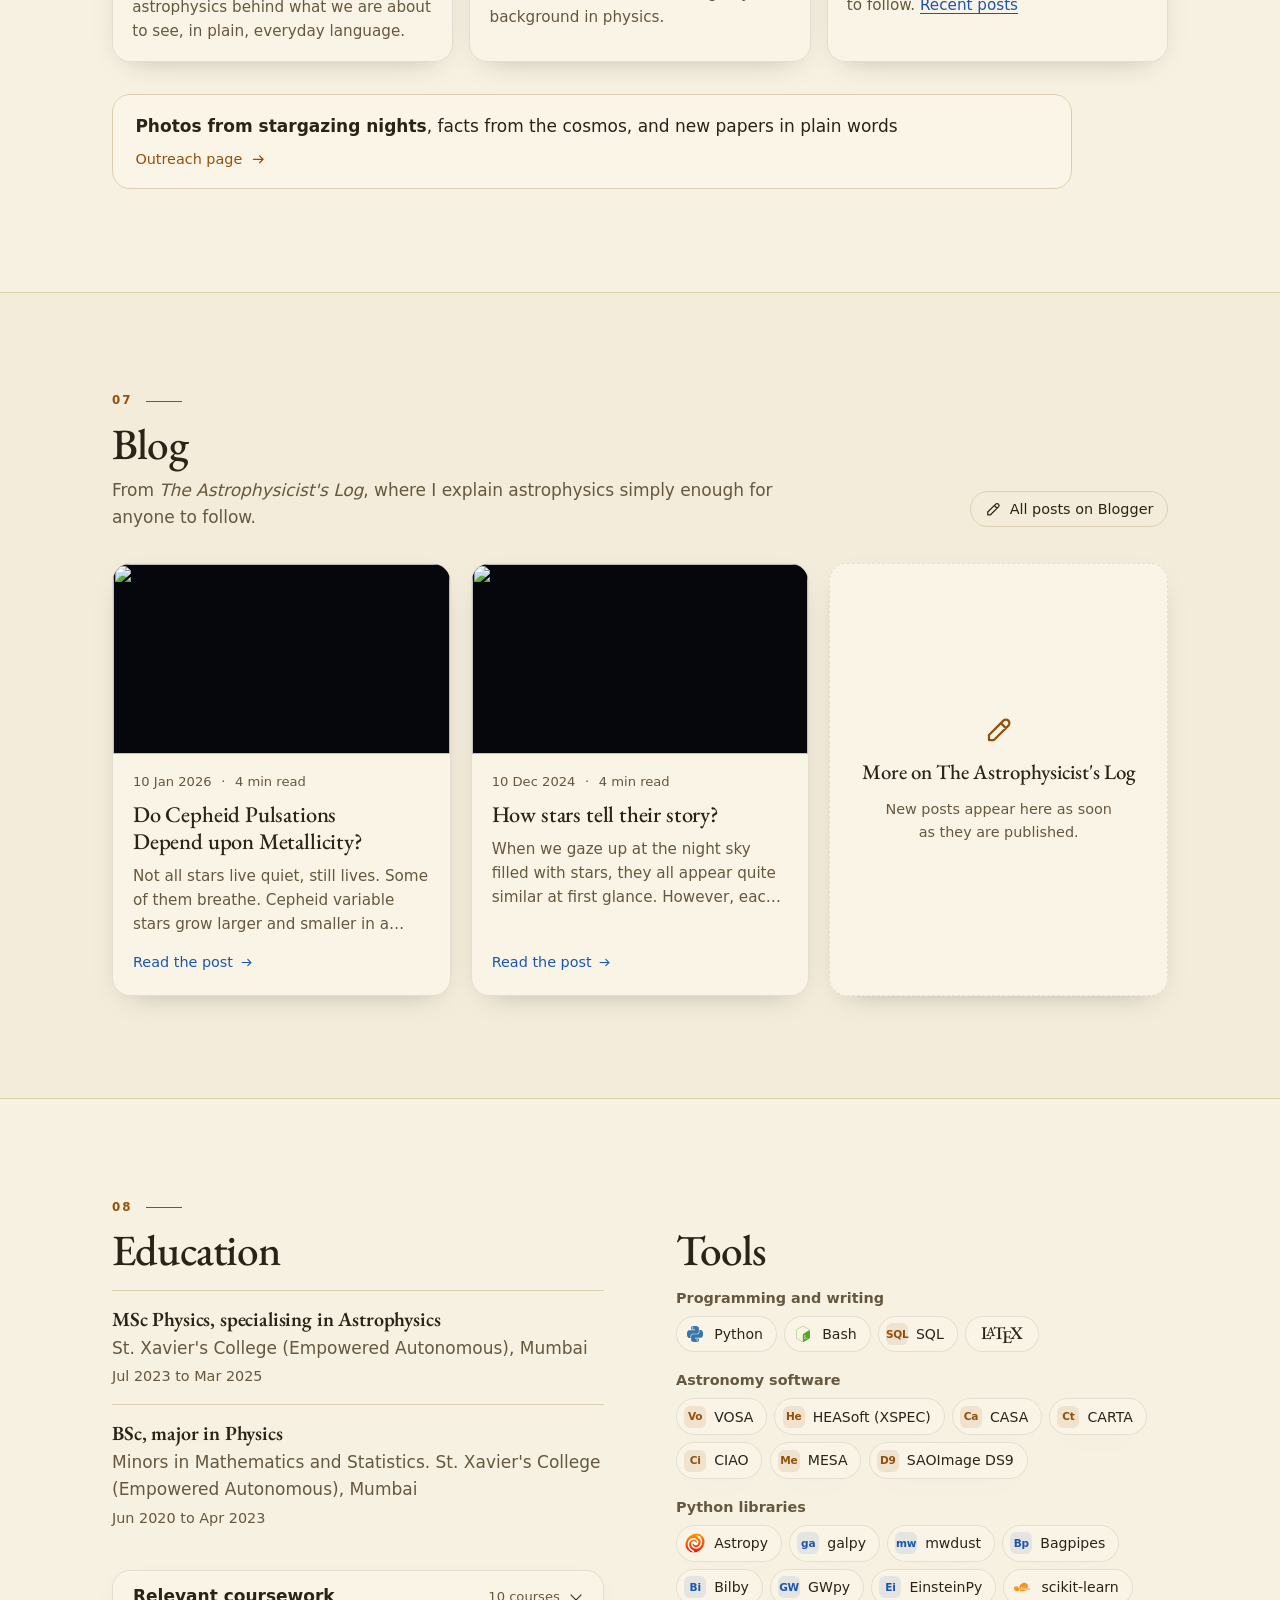
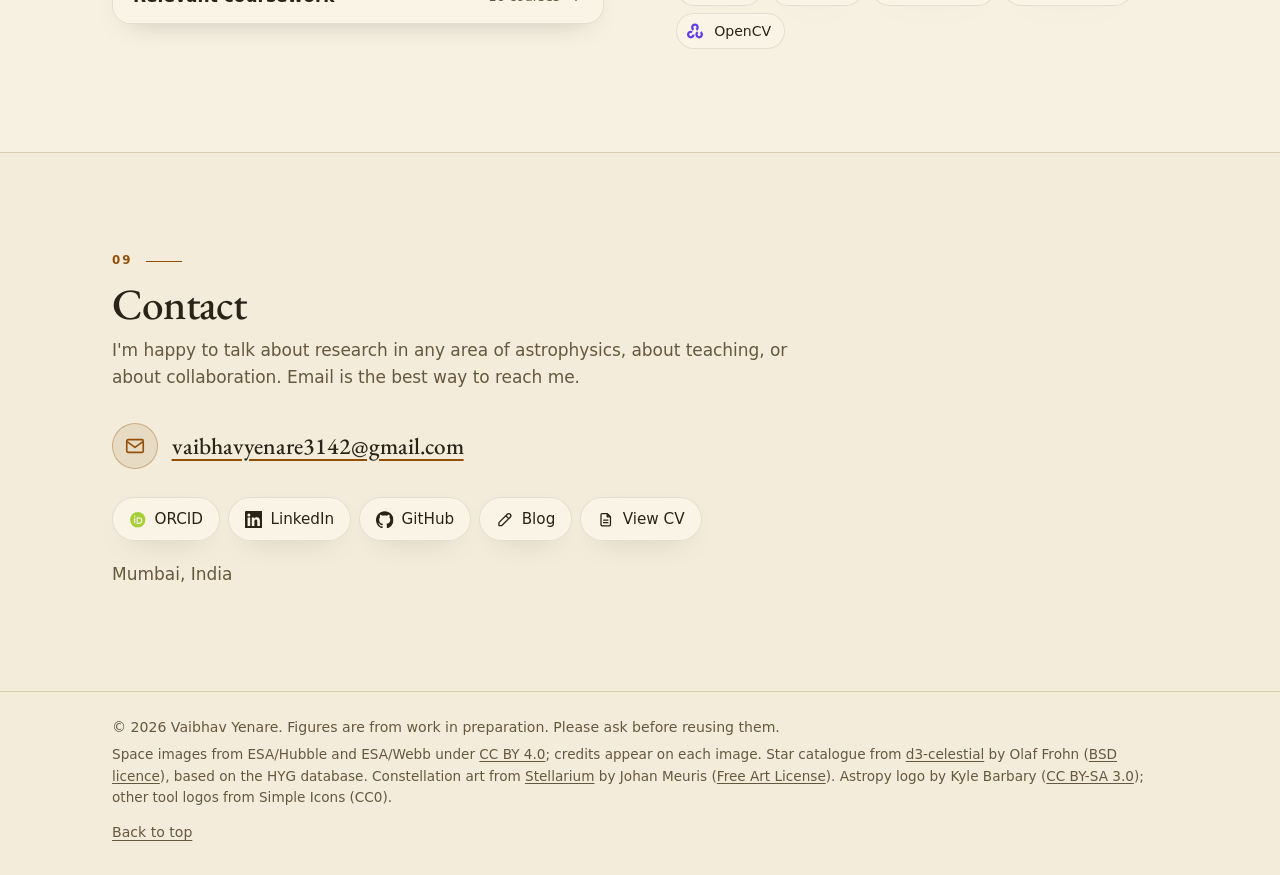
==== commit c8425716: "Shorter home page with research, teaching and outreach pages - Home page: two quote panels instead o" ====
--- a/index.html
+++ b/index.html
@@ -19,7 +19,7 @@
   <link rel="preconnect" href="https://fonts.gstatic.com" crossorigin>
   <link rel="stylesheet" href="https://fonts.googleapis.com/css2?family=EB+Garamond:ital,wght@0,400;0,500;0,600;1,400;1,500&display=swap">
   <link rel="stylesheet" href="assets/js/vendor/lenis.css?v=20261014c">
-  <link rel="stylesheet" href="assets/css/site.css?v=20261014c">
+  <link rel="stylesheet" href="assets/css/site.css?v=20261104a">
 
   <!-- Picks the theme from day or night where the visitor is, before the first paint -->
   <script src="assets/js/daynight.js?v=20261014c"></script>
@@ -86,12 +86,9 @@
       <ul class="nav-links" id="nav-links" data-lenis-prevent>
         <li><a href="#about">About</a></li>
         <li><a href="#research">Research</a></li>
-        <li><a href="#projects">Projects</a></li>
         <li><a href="#publications">Publications</a></li>
         <li><a href="#teaching">Teaching</a></li>
         <li><a href="#outreach">Outreach</a></li>
-        <li><a href="#blog">Blog</a></li>
-        <li><a href="#education">Education</a></li>
         <li><a href="#contact">Contact</a></li>
       </ul>
       <div class="nav-actions">
@@ -154,7 +151,7 @@
         <p class="sky-caption">
           <span id="sky-live" aria-live="off">A live view of the sky from Mumbai, or from the opposite side of Earth when it is daytime there.</span>
           <span class="sky-sun" id="sky-sun" hidden><svg class="icon" aria-hidden="true"><use href="#i-sun"/></svg><span></span></span>
-          <span class="sky-cap-hint">The theme follows day and night where you are. Switch it to fly to the other side of Earth, where it is day when it is night here.</span>
+          <span class="sky-cap-hint">The theme follows day and night where you are.</span>
         </p>
         <div class="sky-actions">
           <button class="sky-btn sky-btn-primary" type="button" id="sky-explore" aria-pressed="false" title="Drag to look around, and click a star, planet or galaxy to identify it">
@@ -262,74 +259,20 @@
                 <div><dt>White dwarf's share of Gaia G-band light</dt><dd id="share-g">–</dd></div>
                 <div><dt>White dwarf outshines its companion below</dt><dd id="crossover">–</dd></div>
               </dl>
-              <p class="fine">Blackbody illustration with typical radii: 0.013 R<sub>☉</sub> for the white dwarf, and a main sequence radius for the companion. The paper fits Koester and Kurucz model atmospheres in VOSA. The starting values match the fitted example below.</p>
-            </div>
-          </div>
-        </div>
-
-        <!-- Selection sequence -->
-        <div class="pipeline">
-          <h4>From 133,731 stars to 5,468 binaries</h4>
-          <ol class="steps">
-            <li><span class="n">133,731</span><span class="d">quality-filtered sources that appear in both GALEX GR6+7 and Gaia DR3</span></li>
-            <li><span class="n">8,939</span><span class="d">candidates left after three colour–magnitude cuts, one ultraviolet and two optical</span></li>
-            <li><span class="n">6,666</span><span class="d">show an excess of more than 3σ in both the far- and near-ultraviolet bands</span></li>
-            <li><span class="n">5,468</span><span class="d">have an acceptable two-component SED fit, giving temperature, luminosity and radius for both stars</span></li>
-            <li><span class="n">5,099</span><span class="d">of those are new: they appear in none of the six earlier catalogs I compared against</span></li>
-          </ol>
-        </div>
-
-        <!-- What I changed in the method -->
-        <div class="results contrib">
-          <h4>Two problems I had to solve</h4>
-          <ul class="result-list">
-            <li><strong>Selection cuts built from the data.</strong> Standard selection criteria were excluding viable candidates in this dataset. Rather than relying on clustering filters, I set the cuts by studying where the stars actually fall in the colour–magnitude diagrams, which gave a more complete and more robust sample.</li>
-            <li><strong>Fitting without a known metallicity.</strong> VOSA, the standard fitting tool, could not handle the missing metallicities. I split the fit in two: first constrain the metallicity from models of the main sequence companion, then use it as a prior when fitting both stars together.</li>
-          </ul>
-          <p class="contrib-note">Both taught me that a solution often needs a closer look at the physics rather than more code, and that a result is only as good as one's understanding of the data's systematics.</p>
-        </div>
-
-        <!-- Figures from the paper -->
-        <div class="figures">
-          <figure class="fig fig-tall">
-            <a class="fig-link" href="assets/img/research/cmd-cuts.webp" data-lightbox>
-              <img src="assets/img/research/cmd-cuts.webp" width="1200" height="2273" loading="lazy" alt="Four pairs of colour–magnitude diagrams. Left panels show GALEX FUV against FUV minus NUV; right panels show Gaia absolute G against BP minus RP. Orange candidate points are kept at each of three cuts, grey points are discarded.">
-              <span class="fig-zoom"><svg class="icon" aria-hidden="true"><use href="#i-expand"/></svg>Enlarge</span>
-            </a>
-            <figcaption><strong>The selection, step by step.</strong> Left: the GALEX ultraviolet diagram. Right: the Gaia optical diagram. Orange points survive each cut. The final panel adds MIST isochrones and removes sources on the white dwarf sequence.</figcaption>
-          </figure>
-          <div class="fig-stack">
-            <figure class="fig">
-              <a class="fig-link" href="assets/img/research/sed-fit.webp" data-lightbox>
-                <img src="assets/img/research/sed-fit.webp" width="1400" height="1101" loading="lazy" alt="Spectral energy distribution of Gaia DR3 5060197324707968 from the ultraviolet to the infrared, with observed fluxes, a Kurucz model for the companion, a Koester model for the white dwarf, and their sum, plus a residual panel.">
-                <span class="fig-zoom"><svg class="icon" aria-hidden="true"><use href="#i-expand"/></svg>Enlarge</span>
-              </a>
-              <figcaption><strong>A two-component SED fit.</strong> Gaia DR3 5060197324707968: a 4,750&nbsp;K companion plus a 16,500&nbsp;K white dwarf. The white dwarf (dark grey) dominates below about 3,000&nbsp;Å.</figcaption>
-            </figure>
-            <figure class="fig">
-              <a class="fig-link" href="assets/img/research/cmd-literature.webp" data-lightbox>
-                <img src="assets/img/research/cmd-literature.webp" width="1600" height="1112" loading="lazy" alt="Gaia colour–magnitude diagram with the new candidates as orange circles lying along the main sequence, and earlier catalogs RM25, L25 and N23 as crosses, mostly between the main sequence and the white dwarf sequence.">
-                <span class="fig-zoom"><svg class="icon" aria-hidden="true"><use href="#i-expand"/></svg>Enlarge</span>
-              </a>
-              <figcaption><strong>Where the new binaries sit.</strong> Earlier catalogs (crosses) mostly fill the gap between the main sequence and the white dwarf sequence. This sample (orange) lies on the main sequence itself, where optical searches can't see the white dwarf.</figcaption>
-            </figure>
-          </div>
-        </div>
-
-        <div class="results">
-          <h4>What the catalog shows so far</h4>
-          <ul class="result-list">
-            <li><strong>White dwarf masses for 3,213 systems</strong>, from 0.2 to 1.3 M<sub>☉</sub>, found by interpolating cooling tracks.</li>
-            <li><strong>306 possible extremely low-mass white dwarfs</strong> (below about 0.3 M<sub>☉</sub>). I treat these as targets for spectroscopic follow-up, not confirmed detections.</li>
-            <li><strong>A magnitude-limited sample.</strong> Almost every system lies beyond 100&nbsp;pc and well over half beyond 500&nbsp;pc, so it reaches a population that 100&nbsp;pc surveys can't.</li>
-            <li><strong>White dwarf temperatures agree with five independent catalogs</strong> below about 20,000&nbsp;K, across three different measurement techniques.</li>
-          </ul>
-        </div>
+              <p class="fine">Blackbody illustration with typical radii: 0.013 R<sub>☉</sub> for the white dwarf, and a main sequence radius for the companion. The paper fits Koester and Kurucz model atmospheres in VOSA. The starting values match the fitted example in <a href="research.html">the full write-up</a>.</p>
+            </div>
+          </div>
+        </div>
+
 
         <div class="paper-card">
           <p class="paper-status">Manuscript in preparation for <em>The Astrophysical Journal</em>. Abstract selected for a poster at <a href="https://astron-soc.in/asi2026/sites/default/files/Bpage_file/ASI2026_StarsInterstellarMediumAstrochemistryMilkyWay.pdf" target="_blank" rel="noopener">ASI&nbsp;2026</a>.</p>
           <p class="paper-cite"><strong>Yenare, V.</strong>, Chatterjee, S., Ganguly, A., Nayak, P. K. <span class="paper-title">White Dwarf–Main Sequence Binaries Using Multi-band Photometry: Discovery and Characterisation.</span></p>
         </div>
+        <a class="link-card" href="research.html">
+          <span><strong>How I found them:</strong> the selection step by step, figures from the paper, and what the catalog shows</span>
+          <span class="link-card-meta">Full write-up<svg class="icon" aria-hidden="true"><use href="#i-arrow"/></svg></span>
+        </a>
 
         <!-- Second research line -->
         <article class="side-project">
@@ -443,15 +386,6 @@
       </div>
     </section>
 
-    <section class="quote-panel quote-pillars img-left" aria-label="A quote from Cecilia Payne-Gaposchkin" style="--img:url('../../assets/img/esa/pillars-hubble.webp'); --img-small:url('../../assets/img/esa/pillars-hubble-small.webp')">
-      <div class="quote-panel-img" aria-hidden="true"></div>
-      <figure class="wrap quote-panel-inner">
-        <blockquote><p>The reward of the young scientist is the emotional thrill of being the first person in the history of the world to see something or to understand something.</p></blockquote>
-        <figcaption>Cecilia Payne-Gaposchkin, who showed in 1925 that stars are made mostly of hydrogen and helium</figcaption>
-      </figure>
-      <p class="panel-credit">Pillars of Creation, clouds of hydrogen where new stars are forming. Hubble Space Telescope. Image: <a href="https://esahubble.org/images/heic1501a/" target="_blank" rel="noopener">NASA, ESA/Hubble and the Hubble Heritage Team</a> (CC BY 4.0)</p>
-    </section>
-
     <!-- Teaching -->
     <section class="section" id="teaching" aria-labelledby="teaching-h">
       <div class="wrap">
@@ -488,68 +422,11 @@
             <p>I supervise short research projects for undergraduates, guiding them from choosing a question through method, analysis and write-up. I also help with assessment design and academic mentoring in the department.</p>
           </div>
         </div>
-        <!-- Introduction to Astronomy: the course pack, unit by unit. Answer keys and the final paper are deliberately not published. -->
-        <details class="coursework course-pack" id="intro-astronomy">
-          <summary><span>Introduction to Astronomy <em>· course notes</em></span><span class="coursework-count">16 lectures · 9 assignments</span></summary>
-          <div class="coursework-body">
-            <div class="pack-inner">
-                <section class="pack-unit" aria-labelledby="pack-u1"><h4 id="pack-u1"><span>Unit 1</span>Motion of the Sky and Time-Keeping</h4><div class="pack-cols">
-                <div><p class="pack-kind">Lecture notes</p><ol class="pack-list">
-                <li style="--i:0"><a class="pack-link" href="files/intro-astronomy/unit-1/L1.1_Earth_Rotation_and_Diurnal_Motion.pdf" target="_blank" rel="noopener"><span class="pack-code">L1.1</span><span class="pack-title">Earth’s Rotation and the Daily Motion of the Sky</span><span class="pack-meta">7 pages<svg class="icon" aria-hidden="true"><use href="#i-arrow"/></svg></span><span class="visually-hidden"> (lecture notes, PDF, opens in a new tab)</span></a></li>
-                <li style="--i:1"><a class="pack-link" href="files/intro-astronomy/unit-1/L1.2_Earth_Revolution_Seasons_Equinoxes_Solstices.pdf" target="_blank" rel="noopener"><span class="pack-code">L1.2</span><span class="pack-title">Earth’s Revolution: Seasons, the Ecliptic, Equinoxes and Solstices</span><span class="pack-meta">7 pages<svg class="icon" aria-hidden="true"><use href="#i-arrow"/></svg></span><span class="visually-hidden"> (lecture notes, PDF, opens in a new tab)</span></a></li>
-                <li style="--i:2"><a class="pack-link" href="files/intro-astronomy/unit-1/L1.3_Moon_Phases_and_Eclipses.pdf" target="_blank" rel="noopener"><span class="pack-code">L1.3</span><span class="pack-title">The Moon: Phases, Months and Eclipses</span><span class="pack-meta">7 pages<svg class="icon" aria-hidden="true"><use href="#i-arrow"/></svg></span><span class="visually-hidden"> (lecture notes, PDF, opens in a new tab)</span></a></li>
-                <li style="--i:3"><a class="pack-link" href="files/intro-astronomy/unit-1/L1.4_Hindu_Timekeeping_Panchang.pdf" target="_blank" rel="noopener"><span class="pack-code">L1.4</span><span class="pack-title">Indian (Hindu) Time-Keeping: Weekdays, Tithis, Nakshatras and the Panchang</span><span class="pack-meta">8 pages<svg class="icon" aria-hidden="true"><use href="#i-arrow"/></svg></span><span class="visually-hidden"> (lecture notes, PDF, opens in a new tab)</span></a></li>
-                <li style="--i:4"><a class="pack-link" href="files/intro-astronomy/unit-1/L1.5_Islamic_Hijri_Calendar.pdf" target="_blank" rel="noopener"><span class="pack-code">L1.5</span><span class="pack-title">The Islamic (Hijri) Calendar and Time-Keeping in the Islamic World</span><span class="pack-meta">5 pages<svg class="icon" aria-hidden="true"><use href="#i-arrow"/></svg></span><span class="visually-hidden"> (lecture notes, PDF, opens in a new tab)</span></a></li>
-                <li style="--i:5"><a class="pack-link" href="files/intro-astronomy/unit-1/L1.6_Gregorian_Calendar_Leap_Years_and_Clock_Time.pdf" target="_blank" rel="noopener"><span class="pack-code">L1.6</span><span class="pack-title">The Gregorian Calendar, Leap Years and Clock Time (IST)</span><span class="pack-meta">5 pages<svg class="icon" aria-hidden="true"><use href="#i-arrow"/></svg></span><span class="visually-hidden"> (lecture notes, PDF, opens in a new tab)</span></a></li>
-                </ol></div><div><p class="pack-kind">Assignments</p><ol class="pack-list">
-                <li style="--i:6"><a class="pack-link" href="files/intro-astronomy/unit-1/Assignment_1A_Sky_Motion_Seasons_Moon_Eclipses.pdf" target="_blank" rel="noopener"><span class="pack-code">1A</span><span class="pack-title">Sky Motion, Seasons, the Moon and Eclipses</span><span class="pack-meta">4 pages<svg class="icon" aria-hidden="true"><use href="#i-arrow"/></svg></span><span class="visually-hidden"> (assignment, PDF, opens in a new tab)</span></a></li>
-                <li style="--i:7"><a class="pack-link" href="files/intro-astronomy/unit-1/Assignment_1B_Calendars_and_Timekeeping.pdf" target="_blank" rel="noopener"><span class="pack-code">1B</span><span class="pack-title">Calendars and Time-Keeping across Cultures</span><span class="pack-meta">4 pages<svg class="icon" aria-hidden="true"><use href="#i-arrow"/></svg></span><span class="visually-hidden"> (assignment, PDF, opens in a new tab)</span></a></li>
-                <li style="--i:8"><a class="pack-link" href="files/intro-astronomy/unit-1/Assignment_1C_Observation_Project_Moon_Diary_and_Shadow_Stick.pdf" target="_blank" rel="noopener"><span class="pack-code">1C</span><span class="pack-title">Observation Project: The Moon Diary and the Shadow Stick</span><span class="pack-meta">3 pages<svg class="icon" aria-hidden="true"><use href="#i-arrow"/></svg></span><span class="visually-hidden"> (assignment, PDF, opens in a new tab)</span></a></li>
-                </ol></div></div></section>
-                <section class="pack-unit" aria-labelledby="pack-u2"><h4 id="pack-u2"><span>Unit 2</span>Sky, Stars and Constellations</h4><div class="pack-cols">
-                <div><p class="pack-kind">Lecture notes</p><ol class="pack-list">
-                <li style="--i:9"><a class="pack-link" href="files/intro-astronomy/unit-2/L2.1_The_Celestial_Sphere.pdf" target="_blank" rel="noopener"><span class="pack-code">L2.1</span><span class="pack-title">The Celestial Sphere: A Map for the Sky</span><span class="pack-meta">5 pages<svg class="icon" aria-hidden="true"><use href="#i-arrow"/></svg></span><span class="visually-hidden"> (lecture notes, PDF, opens in a new tab)</span></a></li>
-                <li style="--i:10"><a class="pack-link" href="files/intro-astronomy/unit-2/L2.2_Celestial_Coordinate_Systems.pdf" target="_blank" rel="noopener"><span class="pack-code">L2.2</span><span class="pack-title">Celestial Coordinate Systems: Alt–Az and RA–Dec</span><span class="pack-meta">5 pages<svg class="icon" aria-hidden="true"><use href="#i-arrow"/></svg></span><span class="visually-hidden"> (lecture notes, PDF, opens in a new tab)</span></a></li>
-                <li style="--i:11"><a class="pack-link" href="files/intro-astronomy/unit-2/L2.3_Constellations_History_and_the_Modern_88.pdf" target="_blank" rel="noopener"><span class="pack-code">L2.3</span><span class="pack-title">Constellations: From Ancient Stories to the Modern 88</span><span class="pack-meta">5 pages<svg class="icon" aria-hidden="true"><use href="#i-arrow"/></svg></span><span class="visually-hidden"> (lecture notes, PDF, opens in a new tab)</span></a></li>
-                <li style="--i:12"><a class="pack-link" href="files/intro-astronomy/unit-2/L2.4_Asterisms_Zodiac_and_Bright_Stars.pdf" target="_blank" rel="noopener"><span class="pack-code">L2.4</span><span class="pack-title">Asterisms, the Zodiac and the Brightest Stars</span><span class="pack-meta">11 pages<svg class="icon" aria-hidden="true"><use href="#i-arrow"/></svg></span><span class="visually-hidden"> (lecture notes, PDF, opens in a new tab)</span></a></li>
-                <li style="--i:13"><a class="pack-link" href="files/intro-astronomy/unit-2/L2.5_Stargazing_Field_Guide_for_India.pdf" target="_blank" rel="noopener"><span class="pack-code">L2.5</span><span class="pack-title">Stargazing Field Guide: Finding Your Way Around the Sky from India</span><span class="pack-meta">8 pages<svg class="icon" aria-hidden="true"><use href="#i-arrow"/></svg></span><span class="visually-hidden"> (lecture notes, PDF, opens in a new tab)</span></a></li>
-                </ol></div><div><p class="pack-kind">Assignments</p><ol class="pack-list">
-                <li style="--i:14"><a class="pack-link" href="files/intro-astronomy/unit-2/Assignment_2A_Celestial_Sphere_and_Coordinates.pdf" target="_blank" rel="noopener"><span class="pack-code">2A</span><span class="pack-title">The Celestial Sphere, Coordinates and Constellation History</span><span class="pack-meta">3 pages<svg class="icon" aria-hidden="true"><use href="#i-arrow"/></svg></span><span class="visually-hidden"> (assignment, PDF, opens in a new tab)</span></a></li>
-                <li style="--i:15"><a class="pack-link" href="files/intro-astronomy/unit-2/Assignment_2B_Identify_Constellations_and_Asterisms.pdf" target="_blank" rel="noopener"><span class="pack-code">2B</span><span class="pack-title">Picture Quiz: Identify the Constellations and Asterisms</span><span class="pack-meta">7 pages<svg class="icon" aria-hidden="true"><use href="#i-arrow"/></svg></span><span class="visually-hidden"> (assignment, PDF, opens in a new tab)</span></a></li>
-                <li style="--i:16"><a class="pack-link" href="files/intro-astronomy/unit-2/Assignment_2C_Observation_Project_Constellation_Hunt.pdf" target="_blank" rel="noopener"><span class="pack-code">2C</span><span class="pack-title">Observation Project: The Constellation Hunt</span><span class="pack-meta">3 pages<svg class="icon" aria-hidden="true"><use href="#i-arrow"/></svg></span><span class="visually-hidden"> (assignment, PDF, opens in a new tab)</span></a></li>
-                </ol></div></div></section>
-                <section class="pack-unit" aria-labelledby="pack-u3"><h4 id="pack-u3"><span>Unit 3</span>Magnitudes, Telescopes and Catalogues</h4><div class="pack-cols">
-                <div><p class="pack-kind">Lecture notes</p><ol class="pack-list">
-                <li style="--i:17"><a class="pack-link" href="files/intro-astronomy/unit-3/L3.1_Apparent_and_Absolute_Magnitudes.pdf" target="_blank" rel="noopener"><span class="pack-code">L3.1</span><span class="pack-title">How Bright? Apparent and Absolute Magnitudes</span><span class="pack-meta">5 pages<svg class="icon" aria-hidden="true"><use href="#i-arrow"/></svg></span><span class="visually-hidden"> (lecture notes, PDF, opens in a new tab)</span></a></li>
-                <li style="--i:18"><a class="pack-link" href="files/intro-astronomy/unit-3/L3.2_Telescopes_Types_and_How_They_Work.pdf" target="_blank" rel="noopener"><span class="pack-code">L3.2</span><span class="pack-title">Telescopes: Types and How They Work</span><span class="pack-meta">6 pages<svg class="icon" aria-hidden="true"><use href="#i-arrow"/></svg></span><span class="visually-hidden"> (lecture notes, PDF, opens in a new tab)</span></a></li>
-                <li style="--i:19"><a class="pack-link" href="files/intro-astronomy/unit-3/L3.3_Telescope_Calculations.pdf" target="_blank" rel="noopener"><span class="pack-code">L3.3</span><span class="pack-title">Telescope Calculations You Will Actually Use</span><span class="pack-meta">5 pages<svg class="icon" aria-hidden="true"><use href="#i-arrow"/></svg></span><span class="visually-hidden"> (lecture notes, PDF, opens in a new tab)</span></a></li>
-                <li style="--i:20"><a class="pack-link" href="files/intro-astronomy/unit-3/L3.4_Setting_Up_and_Using_a_Telescope.pdf" target="_blank" rel="noopener"><span class="pack-code">L3.4</span><span class="pack-title">Setting Up and Using a Telescope: A Practical Guide</span><span class="pack-meta">5 pages<svg class="icon" aria-hidden="true"><use href="#i-arrow"/></svg></span><span class="visually-hidden"> (lecture notes, PDF, opens in a new tab)</span></a></li>
-                <li style="--i:21"><a class="pack-link" href="files/intro-astronomy/unit-3/L3.5_Star_and_Deep_Sky_Catalogs.pdf" target="_blank" rel="noopener"><span class="pack-code">L3.5</span><span class="pack-title">Catalogues: How Astronomers Keep Track of Billions of Objects</span><span class="pack-meta">5 pages<svg class="icon" aria-hidden="true"><use href="#i-arrow"/></svg></span><span class="visually-hidden"> (lecture notes, PDF, opens in a new tab)</span></a></li>
-                </ol></div><div><p class="pack-kind">Assignments</p><ol class="pack-list">
-                <li style="--i:22"><a class="pack-link" href="files/intro-astronomy/unit-3/Assignment_3A_Magnitudes.pdf" target="_blank" rel="noopener"><span class="pack-code">3A</span><span class="pack-title">Magnitudes: How Bright Is It Really?</span><span class="pack-meta">3 pages<svg class="icon" aria-hidden="true"><use href="#i-arrow"/></svg></span><span class="visually-hidden"> (assignment, PDF, opens in a new tab)</span></a></li>
-                <li style="--i:23"><a class="pack-link" href="files/intro-astronomy/unit-3/Assignment_3B_Telescope_Calculations.pdf" target="_blank" rel="noopener"><span class="pack-code">3B</span><span class="pack-title">Telescope Calculations for Real Observing</span><span class="pack-meta">2 pages<svg class="icon" aria-hidden="true"><use href="#i-arrow"/></svg></span><span class="visually-hidden"> (assignment, PDF, opens in a new tab)</span></a></li>
-                <li style="--i:24"><a class="pack-link" href="files/intro-astronomy/unit-3/Assignment_3C_Catalogs_and_Observing_Plan.pdf" target="_blank" rel="noopener"><span class="pack-code">3C</span><span class="pack-title">Capstone: Catalogues and Your Own Observing Plan</span><span class="pack-meta">3 pages<svg class="icon" aria-hidden="true"><use href="#i-arrow"/></svg></span><span class="visually-hidden"> (assignment, PDF, opens in a new tab)</span></a></li>
-                </ol></div></div></section>
-                <section class="pack-unit pack-resources" aria-labelledby="pack-res"><h4 id="pack-res"><span>For every unit</span>Course resources</h4><ol class="pack-list pack-list-grid">
-                <li style="--i:26"><a class="pack-link" href="files/intro-astronomy/resources/Formula_Sheet_and_Key_Numbers.pdf" target="_blank" rel="noopener"><span class="pack-code"></span><span class="pack-title">Formula sheet and key numbers</span><span class="pack-meta">2 pages<svg class="icon" aria-hidden="true"><use href="#i-arrow"/></svg></span><span class="visually-hidden"> (course resource, PDF, opens in a new tab)</span></a></li>
-                <li style="--i:27"><a class="pack-link" href="files/intro-astronomy/resources/Glossary.pdf" target="_blank" rel="noopener"><span class="pack-code"></span><span class="pack-title">Glossary</span><span class="pack-meta">2 pages<svg class="icon" aria-hidden="true"><use href="#i-arrow"/></svg></span><span class="visually-hidden"> (course resource, PDF, opens in a new tab)</span></a></li>
-                <li style="--i:28"><a class="pack-link" href="files/intro-astronomy/resources/Observation_Log_Template.pdf" target="_blank" rel="noopener"><span class="pack-code"></span><span class="pack-title">Observation log sheet</span><span class="pack-meta">2 pages<svg class="icon" aria-hidden="true"><use href="#i-arrow"/></svg></span><span class="visually-hidden"> (course resource, PDF, opens in a new tab)</span></a></li>
-                <li style="--i:29"><a class="pack-link" href="files/intro-astronomy/resources/References_and_Further_Reading.pdf" target="_blank" rel="noopener"><span class="pack-code"></span><span class="pack-title">References and further reading</span><span class="pack-meta">2 pages<svg class="icon" aria-hidden="true"><use href="#i-arrow"/></svg></span><span class="visually-hidden"> (course resource, PDF, opens in a new tab)</span></a></li>
-                <li style="--i:30"><a class="pack-link" href="files/intro-astronomy/resources/Image_Credits.pdf" target="_blank" rel="noopener"><span class="pack-code"></span><span class="pack-title">Image credits</span><span class="pack-meta">2 pages<svg class="icon" aria-hidden="true"><use href="#i-arrow"/></svg></span><span class="visually-hidden"> (course resource, PDF, opens in a new tab)</span></a></li>
-                </ol></section>
-            </div>
-          </div>
-        </details>
-      </div>
-    </section>
-
-    <section class="quote-panel quote-crab img-right" aria-label="A quote from Carl Sagan" style="--img:url('../../assets/img/esa/crab-nebula-hubble.webp'); --img-small:url('../../assets/img/esa/crab-nebula-hubble-small.webp')">
-      <div class="quote-panel-img" aria-hidden="true"></div>
-      <figure class="wrap quote-panel-inner">
-        <blockquote><p>The cosmos is within us. We are made of star-stuff. We are a way for the universe to know itself.</p></blockquote>
-        <figcaption>Carl Sagan, <cite>Cosmos</cite>, 1980</figcaption>
-      </figure>
-      <p class="panel-credit">Crab Nebula, the remains of a star that exploded in 1054, seeding space with new elements. Hubble Space Telescope. Image: <a href="https://esahubble.org/images/heic0515a/" target="_blank" rel="noopener">NASA, ESA and Allison Loll/Jeff Hester (Arizona State University). Acknowledgement: Davide De Martin (ESA/Hubble)</a> (CC BY 4.0)</p>
+        <a class="link-card" href="teaching.html#intro-astronomy">
+          <span><strong>Introduction to Astronomy</strong> course notes</span>
+          <span class="link-card-meta">16 lectures · 9 assignments<svg class="icon" aria-hidden="true"><use href="#i-arrow"/></svg></span>
+        </a>
+      </div>
     </section>
 
     <!-- Outreach -->
@@ -562,679 +439,11 @@
           <li><strong>The Astrophysicist's Log</strong><span>My blog, where I try to explain astrophysics simply enough for anyone to follow. <a href="#blog">Recent posts</a></span></li>
         </ul>
       </div>
-
-      <div class="wrap">
-        <h3 class="gallery-title">From stargazing nights</h3>
-        <div class="gallery">
-          <figure class="g-item g-tall g-feature">
-            <a class="fig-link" href="assets/img/stargazing/session-talk.webp" data-lightbox>
-              <img src="assets/img/stargazing/session-talk.webp" width="1050" height="1400" loading="lazy" alt="Night-time stargazing session outdoors: students seated on mats face a projector screen while Vaibhav gives a talk.">
-            </a>
-            <figcaption>Giving the talk at a stargazing session</figcaption>
-          </figure>
-          <figure class="g-item g-tall">
-            <a class="fig-link" href="assets/img/stargazing/orion.webp" data-lightbox>
-              <img src="assets/img/stargazing/orion.webp" width="1212" height="1400" loading="lazy" alt="The constellation Orion in a dark sky above a large tree.">
-            </a>
-            <figcaption>Orion, 3 November 2024</figcaption>
-          </figure>
-          <figure class="g-item g-tall">
-            <a class="fig-link" href="assets/img/stargazing/andromeda.webp" data-lightbox>
-              <img src="assets/img/stargazing/andromeda.webp" width="1050" height="1400" loading="lazy" alt="A star-filled sky with the Andromeda Galaxy as a small elongated smudge near the top right, and a tree silhouette at the lower right.">
-            </a>
-            <figcaption>The Andromeda Galaxy: the faint smudge near the top right</figcaption>
-          </figure>
-          <figure class="g-item g-tall">
-            <a class="fig-link" href="assets/img/stargazing/moon.webp" data-lightbox>
-              <img src="assets/img/stargazing/moon.webp" width="1050" height="1400" loading="lazy" alt="Close-up of the Moon in black and white, showing craters, dark maria and bright ray systems.">
-            </a>
-            <figcaption>The Moon, close up</figcaption>
-          </figure>
-          <figure class="g-item g-contain">
-            <a class="fig-link" href="assets/img/stargazing/lunar-eclipse.webp" data-lightbox>
-              <img src="assets/img/stargazing/lunar-eclipse.webp" width="1400" height="933" loading="lazy" alt="A totally eclipsed Moon glowing deep red-orange against a black sky.">
-            </a>
-            <figcaption>A total lunar eclipse. Sunlight bent through Earth's atmosphere turns the Moon red.</figcaption>
-          </figure>
-        </div>
-      </div>
-    </section>
-
-    <!-- Did you know / What's new in research: a band of night sky in two halves.
-         Left, flip cards (facts.js deals three at a time). Right, three new arXiv papers in
-         plain words (news.js; written daily by .github/workflows/research-feed.yml). -->
-    <section class="section facts" id="facts" aria-label="Did you know, and what's new in research">
-      <div class="wrap facts-split">
-        <div class="facts-col" role="region" aria-labelledby="facts-h">
-          <div class="facts-head">
-            <div>
-              <p class="facts-eyebrow">Did you know?</p>
-              <h2 id="facts-h">Facts from the cosmos</h2>
-            </div>
-            <button class="btn btn-small facts-more" type="button" hidden><svg class="icon" aria-hidden="true"><use href="#i-shuffle"/></svg>More facts</button>
-          </div>
-          <p class="section-intro">Some of my favourite facts about stars, what they leave behind, and the Universe around them. Tap a card to find out more.</p>
-          <div class="fact-grid" id="fact-grid">
-            <article class="fact fact-wd">
-              <div class="fact-inner">
-                <div class="fact-face fact-front">
-                  <p class="fact-topic">White dwarfs</p>
-                  <p class="fact-stat">5 tonnes</p>
-                  <h3 class="fact-teaser">The weight of one teaspoon of white dwarf</h3>
-                  <button class="fact-btn" type="button" aria-expanded="false">Tap to find out<svg class="icon" aria-hidden="true"><use href="#i-flip"/></svg></button>
-                </div>
-                <div class="fact-face fact-back">
-                  <p class="fact-answer">A white dwarf packs about the Sun's mass into a ball the size of Earth, so its matter weighs roughly a tonne per cubic centimetre. Only the pressure of tightly packed electrons stops it collapsing further.</p>
-                  <p class="fact-source">Source: Worked out from a typical white dwarf density</p>
-                  <button class="fact-btn fact-btn-back" type="button">Flip back<svg class="icon" aria-hidden="true"><use href="#i-flip"/></svg></button>
-                </div>
-              </div>
-            </article>
-            <article class="fact fact-wd">
-              <div class="fact-inner">
-                <div class="fact-face fact-front">
-                  <p class="fact-topic">White dwarfs</p>
-                  <p class="fact-stat">97%</p>
-                  <h3 class="fact-teaser">Of all stars will end their lives as white dwarfs</h3>
-                  <button class="fact-btn" type="button" aria-expanded="false">Tap to find out<svg class="icon" aria-hidden="true"><use href="#i-flip"/></svg></button>
-                </div>
-                <div class="fact-face fact-back">
-                  <p class="fact-answer">Every star born with less than about 8 to 10 times the Sun's mass ends as a white dwarf. That includes the Sun, in roughly 5 billion years.</p>
-                  <p class="fact-source">Source: <a href="https://doi.org/10.1086/319535" target="_blank" rel="noopener">Fontaine, Brassard &amp; Bergeron 2001, PASP 113, 409</a></p>
-                  <button class="fact-btn fact-btn-back" type="button">Flip back<svg class="icon" aria-hidden="true"><use href="#i-flip"/></svg></button>
-                </div>
-              </div>
-            </article>
-            <article class="fact fact-wd">
-              <div class="fact-inner">
-                <div class="fact-face fact-front">
-                  <p class="fact-topic">White dwarfs</p>
-                  <p class="fact-stat">1.4 M<sub>☉</sub></p>
-                  <h3 class="fact-teaser">The heaviest a white dwarf can ever be</h3>
-                  <button class="fact-btn" type="button" aria-expanded="false">Tap to find out<svg class="icon" aria-hidden="true"><use href="#i-flip"/></svg></button>
-                </div>
-                <div class="fact-face fact-back">
-                  <p class="fact-answer">Subrahmanyan Chandrasekhar worked out this limit in 1930, aged 19, on the voyage from India to England. Heavier remnants collapse into neutron stars or black holes. It earned him a share of the 1983 Nobel Prize in Physics.</p>
-                  <p class="fact-source">Source: <a href="https://www.nobelprize.org/prizes/physics/1983/chandrasekhar/facts/" target="_blank" rel="noopener">The Nobel Prize in Physics 1983</a></p>
-                  <button class="fact-btn fact-btn-back" type="button">Flip back<svg class="icon" aria-hidden="true"><use href="#i-flip"/></svg></button>
-                </div>
-              </div>
-            </article>
-            <article class="fact fact-wd">
-              <div class="fact-inner">
-                <div class="fact-face fact-front">
-                  <p class="fact-topic">White dwarfs</p>
-                  <p class="fact-stat">Frozen</p>
-                  <h3 class="fact-teaser">Old white dwarfs turn solid as they cool</h3>
-                  <button class="fact-btn" type="button" aria-expanded="false">Tap to find out<svg class="icon" aria-hidden="true"><use href="#i-flip"/></svg></button>
-                </div>
-                <div class="fact-face fact-back">
-                  <p class="fact-answer">Gaia's measurements of thousands of nearby white dwarfs show a pile-up where their carbon–oxygen cores crystallise. The heat released as they freeze slows their cooling by up to 2 billion years.</p>
-                  <p class="fact-source">Source: <a href="https://doi.org/10.1038/s41586-018-0791-x" target="_blank" rel="noopener">Tremblay et al. 2019, Nature 565, 202</a></p>
-                  <button class="fact-btn fact-btn-back" type="button">Flip back<svg class="icon" aria-hidden="true"><use href="#i-flip"/></svg></button>
-                </div>
-              </div>
-            </article>
-            <article class="fact fact-wd">
-              <div class="fact-inner">
-                <div class="fact-face fact-front">
-                  <p class="fact-topic">White dwarfs</p>
-                  <p class="fact-stat">Earth-sized</p>
-                  <h3 class="fact-teaser">Sirius B, the hidden partner of the brightest star in the sky</h3>
-                  <button class="fact-btn" type="button" aria-expanded="false">Tap to find out<svg class="icon" aria-hidden="true"><use href="#i-flip"/></svg></button>
-                </div>
-                <div class="fact-face fact-back">
-                  <p class="fact-answer">Sirius, the brightest star in the night sky, has a white dwarf companion with about the mass of the Sun (1.02 M<sub>☉</sub>) squeezed into a sphere slightly smaller than Earth.</p>
-                  <p class="fact-source">Source: <a href="https://doi.org/10.3847/1538-4357/aa6af8" target="_blank" rel="noopener">Bond et al. 2017, ApJ 840, 70</a></p>
-                  <button class="fact-btn fact-btn-back" type="button">Flip back<svg class="icon" aria-hidden="true"><use href="#i-flip"/></svg></button>
-                </div>
-              </div>
-            </article>
-            <article class="fact fact-bin">
-              <div class="fact-inner">
-                <div class="fact-face fact-front">
-                  <p class="fact-topic">Binary stars</p>
-                  <p class="fact-stat">70%+</p>
-                  <h3 class="fact-teaser">Of massive stars will swap mass with a partner</h3>
-                  <button class="fact-btn" type="button" aria-expanded="false">Tap to find out<svg class="icon" aria-hidden="true"><use href="#i-flip"/></svg></button>
-                </div>
-                <div class="fact-face fact-back">
-                  <p class="fact-answer">Most massive O-type stars have a close companion, and more than 70% will exchange mass with it during their lives. That reshapes how they evolve, and how they explode.</p>
-                  <p class="fact-source">Source: <a href="https://doi.org/10.1126/science.1223344" target="_blank" rel="noopener">Sana et al. 2012, Science 337, 444</a></p>
-                  <button class="fact-btn fact-btn-back" type="button">Flip back<svg class="icon" aria-hidden="true"><use href="#i-flip"/></svg></button>
-                </div>
-              </div>
-            </article>
-            <article class="fact fact-bin">
-              <div class="fact-inner">
-                <div class="fact-face fact-front">
-                  <p class="fact-topic">Binary stars</p>
-                  <p class="fact-stat">2.87 days</p>
-                  <h3 class="fact-teaser">How often Algol, the ‘Demon Star’, fades</h3>
-                  <button class="fact-btn" type="button" aria-expanded="false">Tap to find out<svg class="icon" aria-hidden="true"><use href="#i-flip"/></svg></button>
-                </div>
-                <div class="fact-face fact-back">
-                  <p class="fact-answer">Algol is an eclipsing binary: every 2.87 days the fainter star passes in front of the brighter one. Oddly, its less massive star is the more evolved one, because it has already handed much of its mass to its partner.</p>
-                  <p class="fact-source">Source: The Algol paradox, a classic case of mass transfer</p>
-                  <button class="fact-btn fact-btn-back" type="button">Flip back<svg class="icon" aria-hidden="true"><use href="#i-flip"/></svg></button>
-                </div>
-              </div>
-            </article>
-            <article class="fact fact-sun">
-              <div class="fact-inner">
-                <div class="fact-face fact-front">
-                  <p class="fact-topic">The Sun and stars</p>
-                  <p class="fact-stat">8 min 20 s</p>
-                  <h3 class="fact-teaser">Sunlight's journey to Earth</h3>
-                  <button class="fact-btn" type="button" aria-expanded="false">Tap to find out<svg class="icon" aria-hidden="true"><use href="#i-flip"/></svg></button>
-                </div>
-                <div class="fact-face fact-back">
-                  <p class="fact-answer">Light leaving the Sun's surface reaches us in about 8 minutes 20 seconds. But the energy it carries spent somewhere between 10,000 and 170,000 years scattering its way out from the core.</p>
-                  <p class="fact-source">Source: NASA</p>
-                  <button class="fact-btn fact-btn-back" type="button">Flip back<svg class="icon" aria-hidden="true"><use href="#i-flip"/></svg></button>
-                </div>
-              </div>
-            </article>
-            <article class="fact fact-sun">
-              <div class="fact-inner">
-                <div class="fact-face fact-front">
-                  <p class="fact-topic">The Sun and stars</p>
-                  <p class="fact-stat">4 million tonnes</p>
-                  <h3 class="fact-teaser">The mass the Sun turns into light every second</h3>
-                  <button class="fact-btn" type="button" aria-expanded="false">Tap to find out<svg class="icon" aria-hidden="true"><use href="#i-flip"/></svg></button>
-                </div>
-                <div class="fact-face fact-back">
-                  <p class="fact-answer">The Sun fuses about 600 million tonnes of hydrogen into helium each second. The 4 million tonnes that go missing leave as energy, exactly as E = mc<sup>2</sup> says.</p>
-                  <p class="fact-source">Source: Worked out from the Sun's luminosity, 3.83 × 10<sup>26</sup> W</p>
-                  <button class="fact-btn fact-btn-back" type="button">Flip back<svg class="icon" aria-hidden="true"><use href="#i-flip"/></svg></button>
-                </div>
-              </div>
-            </article>
-            <article class="fact fact-sun">
-              <div class="fact-inner">
-                <div class="fact-face fact-front">
-                  <p class="fact-topic">The Sun and stars</p>
-                  <p class="fact-stat">Past Mars</p>
-                  <h3 class="fact-teaser">Where Betelgeuse would reach if it replaced the Sun</h3>
-                  <button class="fact-btn" type="button" aria-expanded="false">Tap to find out<svg class="icon" aria-hidden="true"><use href="#i-flip"/></svg></button>
-                </div>
-                <div class="fact-face fact-back">
-                  <p class="fact-answer">The red supergiant on Orion's shoulder is roughly 700 times wider than the Sun. Put in the Sun's place, its surface would stretch beyond the orbit of Mars.</p>
-                  <p class="fact-source">Source: ESO and NASA</p>
-                  <button class="fact-btn fact-btn-back" type="button">Flip back<svg class="icon" aria-hidden="true"><use href="#i-flip"/></svg></button>
-                </div>
-              </div>
-            </article>
-            <article class="fact fact-bh">
-              <div class="fact-inner">
-                <div class="fact-face fact-front">
-                  <p class="fact-topic">Neutron stars and black holes</p>
-                  <p class="fact-stat">716 turns/s</p>
-                  <h3 class="fact-teaser">The fastest-spinning neutron star known</h3>
-                  <button class="fact-btn" type="button" aria-expanded="false">Tap to find out<svg class="icon" aria-hidden="true"><use href="#i-flip"/></svg></button>
-                </div>
-                <div class="fact-face fact-back">
-                  <p class="fact-answer">The pulsar PSR J1748−2446ad, in the globular cluster Terzan 5, spins 716 times every second. A point on its equator moves at tens of thousands of kilometres per second.</p>
-                  <p class="fact-source">Source: <a href="https://doi.org/10.1126/science.1123430" target="_blank" rel="noopener">Hessels et al. 2006, Science 311, 1901</a></p>
-                  <button class="fact-btn fact-btn-back" type="button">Flip back<svg class="icon" aria-hidden="true"><use href="#i-flip"/></svg></button>
-                </div>
-              </div>
-            </article>
-            <article class="fact fact-bh">
-              <div class="fact-inner">
-                <div class="fact-face fact-front">
-                  <p class="fact-topic">Neutron stars and black holes</p>
-                  <p class="fact-stat">Billions of tonnes</p>
-                  <h3 class="fact-teaser">The weight of one teaspoon of neutron star</h3>
-                  <button class="fact-btn" type="button" aria-expanded="false">Tap to find out<svg class="icon" aria-hidden="true"><use href="#i-flip"/></svg></button>
-                </div>
-                <div class="fact-face fact-back">
-                  <p class="fact-answer">A neutron star crushes more than the Sun's mass into a ball about 20 km across. A teaspoon of it would weigh a few billion tonnes, several times the combined mass of every person alive.</p>
-                  <p class="fact-source">Source: Worked out from a typical neutron star density</p>
-                  <button class="fact-btn fact-btn-back" type="button">Flip back<svg class="icon" aria-hidden="true"><use href="#i-flip"/></svg></button>
-                </div>
-              </div>
-            </article>
-            <article class="fact fact-bh">
-              <div class="fact-inner">
-                <div class="fact-face fact-front">
-                  <p class="fact-topic">Neutron stars and black holes</p>
-                  <p class="fact-stat">3 M<sub>☉</sub></p>
-                  <h3 class="fact-teaser">Turned into gravitational waves in a split second</h3>
-                  <button class="fact-btn" type="button" aria-expanded="false">Tap to find out<svg class="icon" aria-hidden="true"><use href="#i-flip"/></svg></button>
-                </div>
-                <div class="fact-face fact-back">
-                  <p class="fact-answer">On 14 September 2015 LIGO caught two black holes, of 36 and 29 solar masses, merging 1.3 billion light-years away. About three Suns' worth of mass left as ripples in spacetime in a fraction of a second.</p>
-                  <p class="fact-source">Source: <a href="https://doi.org/10.1103/PhysRevLett.116.061102" target="_blank" rel="noopener">LIGO and Virgo, Abbott et al. 2016, PRL 116, 061102</a></p>
-                  <button class="fact-btn fact-btn-back" type="button">Flip back<svg class="icon" aria-hidden="true"><use href="#i-flip"/></svg></button>
-                </div>
-              </div>
-            </article>
-            <article class="fact fact-bh">
-              <div class="fact-inner">
-                <div class="fact-face fact-front">
-                  <p class="fact-topic">Neutron stars and black holes</p>
-                  <p class="fact-stat">6.5 billion M<sub>☉</sub></p>
-                  <h3 class="fact-teaser">The first black hole ever photographed</h3>
-                  <button class="fact-btn" type="button" aria-expanded="false">Tap to find out<svg class="icon" aria-hidden="true"><use href="#i-flip"/></svg></button>
-                </div>
-                <div class="fact-face fact-back">
-                  <p class="fact-answer">In 2019 the Event Horizon Telescope, an Earth-sized network of radio dishes, imaged the shadow of the black hole at the heart of the galaxy M87, 55 million light-years away.</p>
-                  <p class="fact-source">Source: <a href="https://doi.org/10.3847/2041-8213/ab0ec7" target="_blank" rel="noopener">Event Horizon Telescope Collaboration 2019, ApJL 875, L1</a></p>
-                  <button class="fact-btn fact-btn-back" type="button">Flip back<svg class="icon" aria-hidden="true"><use href="#i-flip"/></svg></button>
-                </div>
-              </div>
-            </article>
-            <article class="fact fact-cos">
-              <div class="fact-inner">
-                <div class="fact-face fact-front">
-                  <p class="fact-topic">The Universe</p>
-                  <p class="fact-stat">1912</p>
-                  <h3 class="fact-teaser">The year a pulsing star became a cosmic ruler</h3>
-                  <button class="fact-btn" type="button" aria-expanded="false">Tap to find out<svg class="icon" aria-hidden="true"><use href="#i-flip"/></svg></button>
-                </div>
-                <div class="fact-face fact-back">
-                  <p class="fact-answer">Henrietta Swan Leavitt found that brighter Cepheid variables pulse more slowly. That let Edwin Hubble measure the distance to Andromeda in the 1920s and show it is a galaxy far beyond our own.</p>
-                  <p class="fact-source">Source: <a href="https://ui.adsabs.harvard.edu/abs/1912HarCi.173....1L/abstract" target="_blank" rel="noopener">Leavitt &amp; Pickering 1912, Harvard College Observatory Circular 173</a></p>
-                  <button class="fact-btn fact-btn-back" type="button">Flip back<svg class="icon" aria-hidden="true"><use href="#i-flip"/></svg></button>
-                </div>
-              </div>
-            </article>
-            <article class="fact fact-cos">
-              <div class="fact-inner">
-                <div class="fact-face fact-front">
-                  <p class="fact-topic">The Universe</p>
-                  <p class="fact-stat">2.725 K</p>
-                  <h3 class="fact-teaser">The temperature of the Big Bang’s afterglow</h3>
-                  <button class="fact-btn" type="button" aria-expanded="false">Tap to find out<svg class="icon" aria-hidden="true"><use href="#i-flip"/></svg></button>
-                </div>
-                <div class="fact-face fact-back">
-                  <p class="fact-answer">The cosmic microwave background is light released about 380,000 years after the Big Bang, when the Universe first became transparent. Today it fills all of space at just 2.725 degrees above absolute zero.</p>
-                  <p class="fact-source">Source: <a href="https://doi.org/10.1088/0004-637X/707/2/916" target="_blank" rel="noopener">Fixsen 2009, ApJ 707, 916</a></p>
-                  <button class="fact-btn fact-btn-back" type="button">Flip back<svg class="icon" aria-hidden="true"><use href="#i-flip"/></svg></button>
-                </div>
-              </div>
-            </article>
-            <article class="fact fact-cos">
-              <div class="fact-inner">
-                <div class="fact-face fact-front">
-                  <p class="fact-topic">The Universe</p>
-                  <p class="fact-stat">75,000 years</p>
-                  <h3 class="fact-teaser">Voyager 1's travel time to the nearest star</h3>
-                  <button class="fact-btn" type="button" aria-expanded="false">Tap to find out<svg class="icon" aria-hidden="true"><use href="#i-flip"/></svg></button>
-                </div>
-                <div class="fact-face fact-back">
-                  <p class="fact-answer">Proxima Centauri is 4.24 light-years away. At its 17 km/s, Voyager 1, one of the fastest spacecraft ever launched, would need about 75,000 years to cover that distance.</p>
-                  <p class="fact-source">Source: NASA/JPL</p>
-                  <button class="fact-btn fact-btn-back" type="button">Flip back<svg class="icon" aria-hidden="true"><use href="#i-flip"/></svg></button>
-                </div>
-              </div>
-            </article>
-            <article class="fact fact-cos">
-              <div class="fact-inner">
-                <div class="fact-face fact-front">
-                  <p class="fact-topic">The Universe</p>
-                  <p class="fact-stat">243 days</p>
-                  <h3 class="fact-teaser">A day on Venus lasts longer than its year</h3>
-                  <button class="fact-btn" type="button" aria-expanded="false">Tap to find out<svg class="icon" aria-hidden="true"><use href="#i-flip"/></svg></button>
-                </div>
-                <div class="fact-face fact-back">
-                  <p class="fact-answer">Venus turns once every 243 Earth days, and backwards, but goes round the Sun in 225. So a Venusian day is longer than a Venusian year.</p>
-                  <p class="fact-source">Source: NASA</p>
-                  <button class="fact-btn fact-btn-back" type="button">Flip back<svg class="icon" aria-hidden="true"><use href="#i-flip"/></svg></button>
-                </div>
-              </div>
-            </article>
-            <article class="fact fact-wd">
-              <div class="fact-inner">
-                <div class="fact-face fact-front">
-                  <p class="fact-topic">White dwarfs</p>
-                  <p class="fact-stat">27%</p>
-                  <h3 class="fact-teaser">Of young white dwarfs are swallowing the remains of planets</h3>
-                  <button class="fact-btn" type="button" aria-expanded="false">Tap to find out<svg class="icon" aria-hidden="true"><use href="#i-flip"/></svg></button>
-                </div>
-                <div class="fact-face fact-back">
-                  <p class="fact-answer">Hubble found metals in the atmospheres of more than half the young white dwarfs it studied, and 27% must be taking in rocky material right now. The likeliest source is asteroids or planets torn apart by the white dwarf's gravity.</p>
-                  <p class="fact-source">Source: <a href="https://doi.org/10.1051/0004-6361/201423691" target="_blank" rel="noopener">Koester et al. 2014, A&amp;A 566, A34</a></p>
-                  <button class="fact-btn fact-btn-back" type="button">Flip back<svg class="icon" aria-hidden="true"><use href="#i-flip"/></svg></button>
-                </div>
-              </div>
-            </article>
-            <article class="fact fact-wd">
-              <div class="fact-inner">
-                <div class="fact-face fact-front">
-                  <p class="fact-topic">White dwarfs</p>
-                  <p class="fact-stat">1.4 days</p>
-                  <h3 class="fact-teaser">How fast a giant planet circles a dead star</h3>
-                  <button class="fact-btn" type="button" aria-expanded="false">Tap to find out<svg class="icon" aria-hidden="true"><use href="#i-flip"/></svg></button>
-                </div>
-                <div class="fact-face fact-back">
-                  <p class="fact-answer">WD 1856+534 b, found by NASA's TESS, is a Jupiter-sized planet orbiting a white dwarf every 1.4 days. The star is only about as big as Earth, so the planet is roughly seven times wider than the star it circles.</p>
-                  <p class="fact-source">Source: <a href="https://doi.org/10.1038/s41586-020-2713-y" target="_blank" rel="noopener">Vanderburg et al. 2020, Nature 585, 363</a></p>
-                  <button class="fact-btn fact-btn-back" type="button">Flip back<svg class="icon" aria-hidden="true"><use href="#i-flip"/></svg></button>
-                </div>
-              </div>
-            </article>
-            <article class="fact fact-wd">
-              <div class="fact-inner">
-                <div class="fact-face fact-front">
-                  <p class="fact-topic">White dwarfs</p>
-                  <p class="fact-stat">0</p>
-                  <h3 class="fact-teaser">Black dwarfs anywhere in the Universe</h3>
-                  <button class="fact-btn" type="button" aria-expanded="false">Tap to find out<svg class="icon" aria-hidden="true"><use href="#i-flip"/></svg></button>
-                </div>
-                <div class="fact-face fact-back">
-                  <p class="fact-answer">A white dwarf slowly cools and fades. Cooling all the way to a cold, dark ‘black dwarf’ takes far longer than the Universe's 13.8-billion-year age, so not a single one has formed yet.</p>
-                  <p class="fact-source">Source: <a href="https://doi.org/10.1051/0004-6361/201833910" target="_blank" rel="noopener">White dwarf cooling theory; the Universe's age from Planck Collaboration 2020, A&amp;A 641, A6</a></p>
-                  <button class="fact-btn fact-btn-back" type="button">Flip back<svg class="icon" aria-hidden="true"><use href="#i-flip"/></svg></button>
-                </div>
-              </div>
-            </article>
-            <article class="fact fact-wd">
-              <div class="fact-inner">
-                <div class="fact-face fact-front">
-                  <p class="fact-topic">White dwarfs</p>
-                  <p class="fact-stat">2011</p>
-                  <h3 class="fact-teaser">The Nobel Prize won with exploding white dwarfs</h3>
-                  <button class="fact-btn" type="button" aria-expanded="false">Tap to find out<svg class="icon" aria-hidden="true"><use href="#i-flip"/></svg></button>
-                </div>
-                <div class="fact-face fact-back">
-                  <p class="fact-answer">Type Ia supernovae, white dwarfs in binaries blowing themselves apart, are so evenly bright that they work as distance markers. In 1998 they showed that the Universe's expansion is speeding up, which earned the 2011 Nobel Prize in Physics.</p>
-                  <p class="fact-source">Source: <a href="https://www.nobelprize.org/prizes/physics/2011/summary/" target="_blank" rel="noopener">The Nobel Prize in Physics 2011</a></p>
-                  <button class="fact-btn fact-btn-back" type="button">Flip back<svg class="icon" aria-hidden="true"><use href="#i-flip"/></svg></button>
-                </div>
-              </div>
-            </article>
-            <article class="fact fact-wd">
-              <div class="fact-inner">
-                <div class="fact-face fact-front">
-                  <p class="fact-topic">White dwarfs</p>
-                  <p class="fact-stat">100,000×</p>
-                  <h3 class="fact-teaser">Gravity on a white dwarf's surface, compared with Earth</h3>
-                  <button class="fact-btn" type="button" aria-expanded="false">Tap to find out<svg class="icon" aria-hidden="true"><use href="#i-flip"/></svg></button>
-                </div>
-                <div class="fact-face fact-back">
-                  <p class="fact-answer">At the surface of a typical white dwarf, gravity is about 100,000 times Earth's. A 70 kg person standing there would weigh around 7,000 tonnes.</p>
-                  <p class="fact-source">Source: Worked out from a typical white dwarf surface gravity (log g ≈ 8)</p>
-                  <button class="fact-btn fact-btn-back" type="button">Flip back<svg class="icon" aria-hidden="true"><use href="#i-flip"/></svg></button>
-                </div>
-              </div>
-            </article>
-            <article class="fact fact-bin">
-              <div class="fact-inner">
-                <div class="fact-face fact-front">
-                  <p class="fact-topic">Binary stars</p>
-                  <p class="fact-stat">Years to hours</p>
-                  <h3 class="fact-teaser">How a shared envelope shrinks a binary star's orbit</h3>
-                  <button class="fact-btn" type="button" aria-expanded="false">Tap to find out<svg class="icon" aria-hidden="true"><use href="#i-flip"/></svg></button>
-                </div>
-                <div class="fact-face fact-back">
-                  <p class="fact-answer">When a giant star swells and engulfs its companion, both orbit inside one shared envelope of gas. Drag pulls them together until the envelope is thrown off, leaving a white dwarf and its partner circling in hours instead of years. My own research hunts for pairs like these.</p>
-                  <p class="fact-source">Source: <a href="https://doi.org/10.1007/s00159-013-0059-2" target="_blank" rel="noopener">Ivanova et al. 2013, A&amp;A Review 21, 59</a></p>
-                  <button class="fact-btn fact-btn-back" type="button">Flip back<svg class="icon" aria-hidden="true"><use href="#i-flip"/></svg></button>
-                </div>
-              </div>
-            </article>
-            <article class="fact fact-bin">
-              <div class="fact-inner">
-                <div class="fact-face fact-front">
-                  <p class="fact-topic">Binary stars</p>
-                  <p class="fact-stat">5.4 minutes</p>
-                  <h3 class="fact-teaser">How often the white dwarfs of HM Cancri circle each other</h3>
-                  <button class="fact-btn" type="button" aria-expanded="false">Tap to find out<svg class="icon" aria-hidden="true"><use href="#i-flip"/></svg></button>
-                </div>
-                <div class="fact-face fact-back">
-                  <p class="fact-answer">HM Cancri is a pair of white dwarfs orbiting each other every 5.4 minutes, one of the tightest binaries known. They are slowly spiralling together as they give off gravitational waves.</p>
-                  <p class="fact-source">Source: <a href="https://doi.org/10.1088/2041-8205/711/2/L138" target="_blank" rel="noopener">Roelofs et al. 2010, ApJL 711, L138</a></p>
-                  <button class="fact-btn fact-btn-back" type="button">Flip back<svg class="icon" aria-hidden="true"><use href="#i-flip"/></svg></button>
-                </div>
-              </div>
-            </article>
-            <article class="fact fact-bin">
-              <div class="fact-inner">
-                <div class="fact-face fact-front">
-                  <p class="fact-topic">Binary stars</p>
-                  <p class="fact-stat">46%</p>
-                  <h3 class="fact-teaser">Of Sun-like stars have at least one companion</h3>
-                  <button class="fact-btn" type="button" aria-expanded="false">Tap to find out<svg class="icon" aria-hidden="true"><use href="#i-flip"/></svg></button>
-                </div>
-                <div class="fact-face fact-back">
-                  <p class="fact-answer">A careful census of 454 nearby Sun-like stars found that 46% have a companion star or brown dwarf. The other 54% are single, like the Sun.</p>
-                  <p class="fact-source">Source: <a href="https://doi.org/10.1088/0067-0049/190/1/1" target="_blank" rel="noopener">Raghavan et al. 2010, ApJS 190, 1</a></p>
-                  <button class="fact-btn fact-btn-back" type="button">Flip back<svg class="icon" aria-hidden="true"><use href="#i-flip"/></svg></button>
-                </div>
-              </div>
-            </article>
-            <article class="fact fact-bin">
-              <div class="fact-inner">
-                <div class="fact-face fact-front">
-                  <p class="fact-topic">Binary stars</p>
-                  <p class="fact-stat">Two suns</p>
-                  <h3 class="fact-teaser">Kepler-16b, a real planet with double sunsets</h3>
-                  <button class="fact-btn" type="button" aria-expanded="false">Tap to find out<svg class="icon" aria-hidden="true"><use href="#i-flip"/></svg></button>
-                </div>
-                <div class="fact-face fact-back">
-                  <p class="fact-answer">Kepler-16b is a Saturn-sized planet that orbits a pair of stars every 229 days, so it would see two suns set, like Tatooine in Star Wars. It was the first planet found passing in front of two stars.</p>
-                  <p class="fact-source">Source: <a href="https://doi.org/10.1126/science.1210923" target="_blank" rel="noopener">Doyle et al. 2011, Science 333, 1602</a></p>
-                  <button class="fact-btn fact-btn-back" type="button">Flip back<svg class="icon" aria-hidden="true"><use href="#i-flip"/></svg></button>
-                </div>
-              </div>
-            </article>
-            <article class="fact fact-bh">
-              <div class="fact-inner">
-                <div class="fact-face fact-front">
-                  <p class="fact-topic">Neutron stars and black holes</p>
-                  <p class="fact-stat">21 M<sub>☉</sub></p>
-                  <h3 class="fact-teaser">Cygnus X-1, the first black hole ever identified</h3>
-                  <button class="fact-btn" type="button" aria-expanded="false">Tap to find out<svg class="icon" aria-hidden="true"><use href="#i-flip"/></svg></button>
-                </div>
-                <div class="fact-face fact-back">
-                  <p class="fact-answer">Cygnus X-1 was found as a bright X-ray source in 1964 and recognised as a black hole in the early 1970s. It weighs about 21 Suns and pulls gas off a giant blue companion star, 7,200 light-years away.</p>
-                  <p class="fact-source">Source: <a href="https://doi.org/10.1126/science.abb3363" target="_blank" rel="noopener">Miller-Jones et al. 2021, Science 371, 1046</a></p>
-                  <button class="fact-btn fact-btn-back" type="button">Flip back<svg class="icon" aria-hidden="true"><use href="#i-flip"/></svg></button>
-                </div>
-              </div>
-            </article>
-            <article class="fact fact-bh">
-              <div class="fact-inner">
-                <div class="fact-face fact-front">
-                  <p class="fact-topic">Neutron stars and black holes</p>
-                  <p class="fact-stat">450 per second</p>
-                  <h3 class="fact-teaser">How fast the X-rays near a black hole can flicker</h3>
-                  <button class="fact-btn" type="button" aria-expanded="false">Tap to find out<svg class="icon" aria-hidden="true"><use href="#i-flip"/></svg></button>
-                </div>
-                <div class="fact-face fact-back">
-                  <p class="fact-answer">In black hole X-ray binaries the X-rays flicker in near-regular rhythms called quasi-periodic oscillations, some as fast as 450 times a second. They come from gas swirling very close to the black hole, which makes them a probe of gravity at its strongest.</p>
-                  <p class="fact-source">Source: <a href="https://doi.org/10.1146/annurev.astro.44.051905.092532" target="_blank" rel="noopener">Remillard &amp; McClintock 2006, ARA&amp;A 44, 49</a></p>
-                  <button class="fact-btn fact-btn-back" type="button">Flip back<svg class="icon" aria-hidden="true"><use href="#i-flip"/></svg></button>
-                </div>
-              </div>
-            </article>
-            <article class="fact fact-bh">
-              <div class="fact-inner">
-                <div class="fact-face fact-front">
-                  <p class="fact-topic">Neutron stars and black holes</p>
-                  <p class="fact-stat">2.35 M<sub>☉</sub></p>
-                  <h3 class="fact-teaser">The heaviest well-measured neutron star</h3>
-                  <button class="fact-btn" type="button" aria-expanded="false">Tap to find out<svg class="icon" aria-hidden="true"><use href="#i-flip"/></svg></button>
-                </div>
-                <div class="fact-face fact-back">
-                  <p class="fact-answer">PSR J0952−0607 packs about 2.35 Suns into a ball the size of a city and spins 707 times a second. It is a ‘black widow’ pulsar, slowly evaporating the small companion star that fed it.</p>
-                  <p class="fact-source">Source: <a href="https://doi.org/10.3847/2041-8213/ac8007" target="_blank" rel="noopener">Romani et al. 2022, ApJL 934, L17</a></p>
-                  <button class="fact-btn fact-btn-back" type="button">Flip back<svg class="icon" aria-hidden="true"><use href="#i-flip"/></svg></button>
-                </div>
-              </div>
-            </article>
-            <article class="fact fact-bh">
-              <div class="fact-inner">
-                <div class="fact-face fact-front">
-                  <p class="fact-topic">Neutron stars and black holes</p>
-                  <p class="fact-stat">2017</p>
-                  <h3 class="fact-teaser">The year colliding neutron stars were both heard and seen</h3>
-                  <button class="fact-btn" type="button" aria-expanded="false">Tap to find out<svg class="icon" aria-hidden="true"><use href="#i-flip"/></svg></button>
-                </div>
-                <div class="fact-face fact-back">
-                  <p class="fact-answer">On 17 August 2017 LIGO and Virgo caught gravitational waves from two neutron stars merging 130 million light-years away, and telescopes worldwide then watched the explosion. Its glow carried the signature of freshly made heavy elements, the family that includes gold and platinum.</p>
-                  <p class="fact-source">Source: <a href="https://doi.org/10.1103/PhysRevLett.119.161101" target="_blank" rel="noopener">LIGO and Virgo, Abbott et al. 2017, PRL 119, 161101</a></p>
-                  <button class="fact-btn fact-btn-back" type="button">Flip back<svg class="icon" aria-hidden="true"><use href="#i-flip"/></svg></button>
-                </div>
-              </div>
-            </article>
-            <article class="fact fact-bh">
-              <div class="fact-inner">
-                <div class="fact-face fact-front">
-                  <p class="fact-topic">Neutron stars and black holes</p>
-                  <p class="fact-stat">4 million M<sub>☉</sub></p>
-                  <h3 class="fact-teaser">The black hole at the centre of our galaxy</h3>
-                  <button class="fact-btn" type="button" aria-expanded="false">Tap to find out<svg class="icon" aria-hidden="true"><use href="#i-flip"/></svg></button>
-                </div>
-                <div class="fact-face fact-back">
-                  <p class="fact-answer">Sagittarius A*, 26,000 light-years away, has about 4 million times the Sun's mass. Decades of tracking stars racing around it proved it is a black hole, and earned Reinhard Genzel and Andrea Ghez a share of the 2020 Nobel Prize in Physics.</p>
-                  <p class="fact-source">Source: <a href="https://www.nobelprize.org/prizes/physics/2020/summary/" target="_blank" rel="noopener">The Nobel Prize in Physics 2020</a></p>
-                  <button class="fact-btn fact-btn-back" type="button">Flip back<svg class="icon" aria-hidden="true"><use href="#i-flip"/></svg></button>
-                </div>
-              </div>
-            </article>
-            <article class="fact fact-bh">
-              <div class="fact-inner">
-                <div class="fact-face fact-front">
-                  <p class="fact-topic">Neutron stars and black holes</p>
-                  <p class="fact-stat">10<sup>15</sup> gauss</p>
-                  <h3 class="fact-teaser">The magnetic field of a magnetar</h3>
-                  <button class="fact-btn" type="button" aria-expanded="false">Tap to find out<svg class="icon" aria-hidden="true"><use href="#i-flip"/></svg></button>
-                </div>
-                <div class="fact-face fact-back">
-                  <p class="fact-answer">Magnetars are neutron stars with the strongest magnetic fields known, up to about 10<sup>15</sup> gauss, some thousand trillion times Earth's. The field is so strong that it cracks the star's crust, setting off bursts of X-rays and gamma rays.</p>
-                  <p class="fact-source">Source: <a href="https://doi.org/10.1146/annurev-astro-081915-023329" target="_blank" rel="noopener">Kaspi &amp; Beloborodov 2017, ARA&amp;A 55, 261</a></p>
-                  <button class="fact-btn fact-btn-back" type="button">Flip back<svg class="icon" aria-hidden="true"><use href="#i-flip"/></svg></button>
-                </div>
-              </div>
-            </article>
-            <article class="fact fact-bh">
-              <div class="fact-inner">
-                <div class="fact-face fact-front">
-                  <p class="fact-topic">Neutron stars and black holes</p>
-                  <p class="fact-stat">1967</p>
-                  <h3 class="fact-teaser">The year a PhD student found the first pulsar</h3>
-                  <button class="fact-btn" type="button" aria-expanded="false">Tap to find out<svg class="icon" aria-hidden="true"><use href="#i-flip"/></svg></button>
-                </div>
-                <div class="fact-face fact-back">
-                  <p class="fact-answer">Jocelyn Bell Burnell, a PhD student at Cambridge, spotted a radio signal repeating every 1.34 seconds. Jokingly labelled LGM-1, for ‘little green men’, it turned out to be a spinning neutron star.</p>
-                  <p class="fact-source">Source: <a href="https://doi.org/10.1038/217709a0" target="_blank" rel="noopener">Hewish et al. 1968, Nature 217, 709</a></p>
-                  <button class="fact-btn fact-btn-back" type="button">Flip back<svg class="icon" aria-hidden="true"><use href="#i-flip"/></svg></button>
-                </div>
-              </div>
-            </article>
-            <article class="fact fact-sun">
-              <div class="fact-inner">
-                <div class="fact-face fact-front">
-                  <p class="fact-topic">The Sun and stars</p>
-                  <p class="fact-stat">75%</p>
-                  <h3 class="fact-teaser">Of the stars near the Sun are red dwarfs</h3>
-                  <button class="fact-btn" type="button" aria-expanded="false">Tap to find out<svg class="icon" aria-hidden="true"><use href="#i-flip"/></svg></button>
-                </div>
-                <div class="fact-face fact-back">
-                  <p class="fact-answer">Small, cool red dwarfs make up 284 of the 378 stars within 33 light-years of us. They are so dim that almost none of them can be seen without a telescope.</p>
-                  <p class="fact-source">Source: <a href="http://www.recons.org/census.posted.htm" target="_blank" rel="noopener">RECONS census of stars within 10 parsecs</a></p>
-                  <button class="fact-btn fact-btn-back" type="button">Flip back<svg class="icon" aria-hidden="true"><use href="#i-flip"/></svg></button>
-                </div>
-              </div>
-            </article>
-            <article class="fact fact-sun">
-              <div class="fact-inner">
-                <div class="fact-face fact-front">
-                  <p class="fact-topic">The Sun and stars</p>
-                  <p class="fact-stat">15 million °C</p>
-                  <h3 class="fact-teaser">The temperature at the Sun's core</h3>
-                  <button class="fact-btn" type="button" aria-expanded="false">Tap to find out<svg class="icon" aria-hidden="true"><use href="#i-flip"/></svg></button>
-                </div>
-                <div class="fact-face fact-back">
-                  <p class="fact-answer">The Sun's core is about 15 million °C, hot and dense enough to fuse hydrogen into helium. Its visible surface, by comparison, is a mild 5,500 °C.</p>
-                  <p class="fact-source">Source: NASA</p>
-                  <button class="fact-btn fact-btn-back" type="button">Flip back<svg class="icon" aria-hidden="true"><use href="#i-flip"/></svg></button>
-                </div>
-              </div>
-            </article>
-            <article class="fact fact-sun">
-              <div class="fact-inner">
-                <div class="fact-face fact-front">
-                  <p class="fact-topic">The Sun and stars</p>
-                  <p class="fact-stat">65 billion</p>
-                  <h3 class="fact-teaser">Solar neutrinos passing through your thumbnail every second</h3>
-                  <button class="fact-btn" type="button" aria-expanded="false">Tap to find out<svg class="icon" aria-hidden="true"><use href="#i-flip"/></svg></button>
-                </div>
-                <div class="fact-face fact-back">
-                  <p class="fact-answer">The Sun's core also releases ghostly particles called neutrinos. About 65 billion of them pass through every square centimetre of you each second, day and night, because they fly straight through the Earth.</p>
-                  <p class="fact-source">Source: The standard solar model</p>
-                  <button class="fact-btn fact-btn-back" type="button">Flip back<svg class="icon" aria-hidden="true"><use href="#i-flip"/></svg></button>
-                </div>
-              </div>
-            </article>
-            <article class="fact fact-cos">
-              <div class="fact-inner">
-                <div class="fact-face fact-front">
-                  <p class="fact-topic">The Universe</p>
-                  <p class="fact-stat">2.5 million years</p>
-                  <h3 class="fact-teaser">The age of the light you see from the Andromeda Galaxy</h3>
-                  <button class="fact-btn" type="button" aria-expanded="false">Tap to find out<svg class="icon" aria-hidden="true"><use href="#i-flip"/></svg></button>
-                </div>
-                <div class="fact-face fact-back">
-                  <p class="fact-answer">Andromeda is about 2.5 million light-years away, so the light reaching you tonight left it around the time the first members of our genus, Homo, appeared on Earth. It is the most distant thing most people can see with the naked eye.</p>
-                  <p class="fact-source">Source: NASA</p>
-                  <button class="fact-btn fact-btn-back" type="button">Flip back<svg class="icon" aria-hidden="true"><use href="#i-flip"/></svg></button>
-                </div>
-              </div>
-            </article>
-            <article class="fact fact-cos">
-              <div class="fact-inner">
-                <div class="fact-face fact-front">
-                  <p class="fact-topic">The Universe</p>
-                  <p class="fact-stat">85%</p>
-                  <h3 class="fact-teaser">Of the matter in the Universe is dark matter</h3>
-                  <button class="fact-btn" type="button" aria-expanded="false">Tap to find out<svg class="icon" aria-hidden="true"><use href="#i-flip"/></svg></button>
-                </div>
-                <div class="fact-face fact-back">
-                  <p class="fact-answer">Everything we can see, from stars and gas to planets and people, makes up only about 15% of the Universe's matter. The rest is dark matter, which gives off no light and is known only through its gravity.</p>
-                  <p class="fact-source">Source: <a href="https://doi.org/10.1051/0004-6361/201833910" target="_blank" rel="noopener">Planck Collaboration 2020, A&amp;A 641, A6</a></p>
-                  <button class="fact-btn fact-btn-back" type="button">Flip back<svg class="icon" aria-hidden="true"><use href="#i-flip"/></svg></button>
-                </div>
-              </div>
-            </article>
-            <article class="fact fact-cos">
-              <div class="fact-inner">
-                <div class="fact-face fact-front">
-                  <p class="fact-topic">The Universe</p>
-                  <p class="fact-stat">90%</p>
-                  <h3 class="fact-teaser">Of your body's mass was made inside stars</h3>
-                  <button class="fact-btn" type="button" aria-expanded="false">Tap to find out<svg class="icon" aria-hidden="true"><use href="#i-flip"/></svg></button>
-                </div>
-                <div class="fact-face fact-back">
-                  <p class="fact-answer">The oxygen, carbon, nitrogen and calcium in your body were forged inside stars and scattered when they died. Only the hydrogen, about a tenth of your weight, dates back to the Big Bang.</p>
-                  <p class="fact-source">Source: Worked out from the body's make-up by mass</p>
-                  <button class="fact-btn fact-btn-back" type="button">Flip back<svg class="icon" aria-hidden="true"><use href="#i-flip"/></svg></button>
-                </div>
-              </div>
-            </article>
-          </div>
-        </div>
-
-        <div class="news-col" role="region" aria-labelledby="news-h">
-          <div class="facts-head">
-            <div>
-              <p class="facts-eyebrow news-eyebrow">What's new in research</p>
-              <h2 id="news-h">Fresh from arXiv</h2>
-            </div>
-            <a class="btn btn-small" href="https://arxiv.org/list/astro-ph/new" target="_blank" rel="noopener"><svg class="icon" aria-hidden="true"><use href="#i-doc"/></svg>All new papers</a>
-          </div>
-          <p class="section-intro">Three new astrophysics papers, explained in plain words. <span class="news-updated" id="news-updated">Updated every morning.</span></p>
-          <div class="news-list" id="news-list">
-            <div class="news-card news-skeleton" aria-hidden="true"><span></span><span></span><span></span><span></span></div>
-            <div class="news-card news-skeleton" aria-hidden="true"><span></span><span></span><span></span><span></span></div>
-            <div class="news-card news-skeleton" aria-hidden="true"><span></span><span></span><span></span><span></span></div>
-          </div>
-          <noscript><p class="news-credit"><a href="https://arxiv.org/list/astro-ph/new">See today's new astrophysics papers on arXiv</a></p></noscript>
-          <p class="news-credit" id="news-credit">Summaries are written by Claude, an AI model, from each paper's abstract, so they leave out detail: the paper has the full story. Thank you to arXiv for use of its open access interoperability.</p>
-        </div>
+      <div class="wrap">
+        <a class="link-card" href="outreach.html">
+          <span><strong>Photos from stargazing nights</strong>, facts from the cosmos, and new papers in plain words</span>
+          <span class="link-card-meta">Outreach page<svg class="icon" aria-hidden="true"><use href="#i-arrow"/></svg></span>
+        </a>
       </div>
     </section>
 
@@ -1314,10 +523,9 @@
         <div id="skills">
           <h2>Tools</h2>
           <div class="skills">
-            <div class="skill-group"><h3>Programming</h3><ul class="chips"><li class="chip"><span class="chip-logo logo-python" aria-hidden="true"></span>Python</li><li class="chip"><span class="chip-logo logo-gnubash" aria-hidden="true"></span>Bash</li><li class="chip"><span class="chip-mono" aria-hidden="true">SQL</span>SQL</li></ul></div>
+            <div class="skill-group"><h3>Programming and writing</h3><ul class="chips"><li class="chip"><span class="chip-logo logo-python" aria-hidden="true"></span>Python</li><li class="chip"><span class="chip-logo logo-gnubash" aria-hidden="true"></span>Bash</li><li class="chip"><span class="chip-mono" aria-hidden="true">SQL</span>SQL</li><li class="chip chip-latex"><span class="latex" role="img" aria-label="LaTeX">L<span class="latex-a">a</span>T<span class="latex-e">e</span>X</span></li></ul></div>
             <div class="skill-group"><h3>Astronomy software</h3><ul class="chips"><li class="chip"><span class="chip-mono" aria-hidden="true">Vo</span>VOSA</li><li class="chip"><span class="chip-mono" aria-hidden="true">He</span>HEASoft (XSPEC)</li><li class="chip"><span class="chip-mono" aria-hidden="true">Ca</span>CASA</li><li class="chip"><span class="chip-mono" aria-hidden="true">Ct</span>CARTA</li><li class="chip"><span class="chip-mono" aria-hidden="true">Ci</span>CIAO</li><li class="chip"><span class="chip-mono" aria-hidden="true">Me</span>MESA</li><li class="chip"><span class="chip-mono" aria-hidden="true">D9</span>SAOImage DS9</li></ul></div>
             <div class="skill-group"><h3>Python libraries</h3><ul class="chips"><li class="chip"><img class="chip-img" src="assets/img/logos/astropy.svg" alt="" width="18" height="18">Astropy</li><li class="chip"><span class="chip-mono" aria-hidden="true">ga</span>galpy</li><li class="chip"><span class="chip-mono" aria-hidden="true">mw</span>mwdust</li><li class="chip"><span class="chip-mono" aria-hidden="true">Bp</span>Bagpipes</li><li class="chip"><span class="chip-mono" aria-hidden="true">Bi</span>Bilby</li><li class="chip"><span class="chip-mono" aria-hidden="true">GW</span>GWpy</li><li class="chip"><span class="chip-mono" aria-hidden="true">Ei</span>EinsteinPy</li><li class="chip"><span class="chip-logo logo-scikitlearn" aria-hidden="true"></span>scikit-learn</li><li class="chip"><span class="chip-logo logo-opencv" aria-hidden="true"></span>OpenCV</li></ul></div>
-            <div class="skill-group"><h3>Writing</h3><ul class="chips"><li class="chip chip-latex"><span class="latex" role="img" aria-label="LaTeX">L<span class="latex-a">a</span>T<span class="latex-e">e</span>X</span></li></ul></div>
           </div>
         </div>
       </div>
@@ -1363,8 +571,6 @@
   <script src="assets/js/vendor/lenis.min.js?v=20261014c" defer></script>
   <script src="assets/js/sky.js?v=20261014c" defer></script>
   <script src="assets/js/orbits.js?v=20261014c" defer></script>
-  <script src="assets/js/facts.js?v=20261014c" defer></script>
-  <script src="assets/js/news.js?v=20261014c" defer></script>
-  <script src="assets/js/site.js?v=20261102b" defer></script>
+  <script src="assets/js/site.js?v=20261104a" defer></script>
 </body>
 </html>
--- a/assets/css/site.css
+++ b/assets/css/site.css
@@ -260,7 +260,7 @@
 }
 .nav-links a:hover { color: var(--ink); background: var(--glass-hover); }
 /* The section you're in: a small drop of brighter glass */
-.nav-links a[aria-current="true"] { color: var(--ink); background: var(--glass-pill); box-shadow: inset 0 1px 0 var(--glass-hi), 0 1px 4px rgba(0, 0, 0, .1); }
+.nav-links a[aria-current="true"], .nav-links a[aria-current="page"] { color: var(--ink); background: var(--glass-pill); box-shadow: inset 0 1px 0 var(--glass-hi), 0 1px 4px rgba(0, 0, 0, .1); }
 .nav-actions { display: flex; align-items: center; gap: .35rem; }
 .nav .icon-btn { width: var(--nav-btn); height: var(--nav-btn); transition: width .45s ease, height .45s ease, background-color .2s ease; }
 .nav .btn-small { font-size: calc(var(--nav-font) * .95); transition: font-size .45s cubic-bezier(.2, .7, .2, 1), border-color .2s ease; }
@@ -289,7 +289,8 @@
   .nav-links.open a { padding: .8rem 0; font-size: 1.05rem; border-bottom: 1px solid var(--rule); border-radius: 0; }
   .nav-links.open a:hover { background: none; }
   .nav-links.open li:last-child a { border-bottom: 0; }
-  .nav-links a[aria-current="true"], .nav-links.open a[aria-current="true"] { background: none; box-shadow: none; color: var(--ms); }
+  .nav-links a[aria-current="true"], .nav-links.open a[aria-current="true"],
+  .nav-links a[aria-current="page"], .nav-links.open a[aria-current="page"] { background: none; box-shadow: none; color: var(--ms); }
 }
 
 /* ------------------------------------------------------------------
@@ -356,7 +357,7 @@
 .sky-caption { margin: 0; font-size: .8rem; color: rgba(233, 237, 246, .85); text-align: right; text-shadow: 0 1px 6px rgba(0, 0, 0, .5);
   padding: .45rem .7rem; border-radius: 10px; background: rgba(10, 16, 32, .38); backdrop-filter: blur(10px) saturate(1.3); -webkit-backdrop-filter: blur(10px) saturate(1.3); }
 .sky-caption span { display: block; }
-.sky-cap-hint { opacity: .75; }
+.sky-cap-hint { opacity: .9; }
 /* Beside the Sun in daytime: daylight left, sunrise and sunset */
 .sun-box {
   position: absolute; left: 0; top: 0; z-index: 2; width: 196px; padding: .75rem .9rem .7rem;
@@ -740,7 +741,7 @@
 .fact-front > * { position: relative; z-index: 1; }
 .fact-teaser { margin: 0; font-family: var(--sans); font-size: 1rem; font-weight: 500; line-height: 1.4; color: var(--ink); }
 .fact-answer { margin: 0; font-size: .95rem; line-height: 1.55; color: var(--ink); }
-.fact-source { margin: .15rem 0 0; font-size: .76rem; color: var(--ink-2); }
+.fact-source { margin: .15rem 0 0; font-size: .8rem; color: var(--ink-2); }
 .fact-source a { color: var(--tc); }
 .fact-btn {
   display: inline-flex; align-items: center; gap: .4rem; align-self: flex-start; margin-top: auto; min-height: 40px; padding: .35rem 0 0;
@@ -781,7 +782,7 @@
 .news-galaxies { --tc: var(--t-wd); }
 .news-bh { --tc: var(--t-bh); }
 .news-cos { --tc: var(--t-cos); }
-.news-meta { display: flex; flex-wrap: wrap; align-items: center; gap: .6rem; margin: 0; font-size: .76rem; color: var(--ink-2); font-variant-numeric: tabular-nums; }
+.news-meta { display: flex; flex-wrap: wrap; align-items: center; gap: .6rem; margin: 0; font-size: .8rem; color: var(--ink-2); font-variant-numeric: tabular-nums; }
 .news-topic {
   padding: .22rem .6rem; border-radius: 999px; font-size: .66rem; font-weight: 600; letter-spacing: .1em; text-transform: uppercase;
   color: var(--tc); background: color-mix(in srgb, var(--tc) 14%, transparent);
@@ -791,12 +792,12 @@
 .news-title a:focus-visible { outline: 0; }
 .news-title a::after { content: ''; position: absolute; inset: 0; border-radius: inherit; }   /* the whole card is the link */
 .news-summary { margin: 0; font-size: .95rem; line-height: 1.55; color: var(--ink); }
-.news-paper { display: grid; gap: .1rem; margin: .1rem 0 0; font-size: .78rem; line-height: 1.45; color: var(--ink-2); }
+.news-paper { display: grid; gap: .1rem; margin: .1rem 0 0; font-size: .82rem; line-height: 1.45; color: var(--ink-2); }
 .news-paper-title { font-style: italic; }
 .news-more { display: inline-flex; align-items: center; gap: .35rem; margin-top: .3rem; font-size: .85rem; font-weight: 500; color: var(--tc); }
 .news-more .icon { width: 1.05em; height: 1.05em; transition: transform .3s ease; }
 .news-card:hover .news-more .icon { transform: translateX(4px); }
-.news-credit { margin: 1.1rem 0 0; font-size: .74rem; line-height: 1.5; color: var(--ink-2); }
+.news-credit { margin: 1.1rem 0 0; font-size: .8rem; line-height: 1.5; color: var(--ink-2); }
 .news-credit a { color: var(--wd); }
 .news-fallback { gap: .3rem; text-decoration: none; color: var(--ink); }
 .news-fallback span { font-size: .85rem; color: var(--ink-2); }
@@ -935,7 +936,7 @@
 .site-footer { border-top: 1px solid var(--rule); padding: 1.5rem 0 2rem; font-size: .88rem; color: var(--ink-2); }
 .site-footer .wrap { display: flex; flex-wrap: wrap; justify-content: space-between; gap: .75rem 2rem; }
 .site-footer p { margin: 0; }
-.footer-credits { display: inline-block; margin-top: .35rem; font-size: .8rem; }
+.footer-credits { display: inline-block; margin-top: .35rem; font-size: .85rem; }
 .site-footer a { color: inherit; }
 
 /* ------------------------------------------------------------------
@@ -1025,8 +1026,8 @@
 .img-left blockquote { border-left: 0; padding-left: 0; border-right: 2px solid var(--night-wd); padding-right: 1.4rem; }
 .img-left figcaption { padding-left: 0; padding-right: 1.4rem; }
 .panel-credit, .andromeda-credit {
-  position: absolute; bottom: .75rem; margin: 0; font-size: .72rem; line-height: 1.4;
-  color: rgba(233, 237, 246, .7); max-width: min(46rem, calc(100% - 2 * var(--gutter)));
+  position: absolute; bottom: .75rem; margin: 0; font-size: .78rem; line-height: 1.45;
+  color: rgba(233, 237, 246, .86); max-width: min(46rem, calc(100% - 2 * var(--gutter)));
   text-shadow: 0 0 4px rgba(0, 0, 0, .95), 0 1px 10px rgba(0, 0, 0, .9);
 }
 .panel-credit { right: var(--gutter); text-align: right; }
@@ -1382,3 +1383,43 @@
   .course-pack summary > span:first-child { font-size: 1.2rem; line-height: 1.25; }
   .course-pack .coursework-count { max-width: 7.5rem; text-align: right; line-height: 1.3; }
 }
+
+
+/* ------------------------------------------------------------------
+   A wide link to a page with more: the research write-up, course notes, outreach
+------------------------------------------------------------------- */
+.link-card {
+  display: flex; flex-wrap: wrap; align-items: center; justify-content: space-between; gap: .5rem 1.5rem;
+  margin-top: 2rem; padding: 1.1rem 1.4rem; max-width: 60rem;
+  border: 1px solid var(--rule); border-radius: var(--radius-m); background: var(--surface);
+  color: var(--ink); text-decoration: none; transition: border-color .18s ease, background-color .18s ease;
+}
+.link-card:hover { border-color: var(--ms); }
+.link-card strong { font-weight: 600; }
+.link-card-meta { display: inline-flex; align-items: center; gap: .45rem; font-size: .9rem; font-weight: 500; color: var(--ms); white-space: nowrap; }
+.link-card .icon { transition: transform .2s ease; }
+.link-card:hover .icon { transform: translateX(3px); }
+.side-project + .link-card, .paper-card + .link-card { margin-top: 1.5rem; }
+
+/* ------------------------------------------------------------------
+   Sub-pages (research.html, teaching.html, outreach.html)
+------------------------------------------------------------------- */
+.page-head { padding: calc(var(--header-h) + clamp(3rem, 8vw, 5.5rem)) 0 clamp(2rem, 5vw, 3rem); }
+.page-back { display: inline-flex; align-items: center; gap: .4rem; min-height: 44px; font-size: .9rem; color: var(--ink-2); text-decoration: none; }
+.page-back:hover { color: var(--ink); }
+.page-back .icon { rotate: 180deg; }
+.page-eyebrow { margin: 1.5rem 0 .6rem; font: 600 .74rem/1 var(--sans); letter-spacing: .18em; text-transform: uppercase; color: var(--ms); }
+.page-head h1 { font-family: var(--serif); font-weight: 500; font-size: clamp(2.2rem, 1.5rem + 3vw, 3.6rem); line-height: 1.08; margin: 0 0 1rem; max-width: 20ch; }
+.page-lead { color: var(--ink-2); font-size: 1.1rem; max-width: 62ch; margin: 0; }
+.section.page-first { border-top: 1px solid var(--rule); padding-top: clamp(2rem, 5vw, 3rem); }
+
+/* Tools sits beside Education: give it the same space above as Education's "08 ——" so the two titles line up */
+#skills > h2::before {
+  content: "\00a0"; display: block; margin-bottom: .85rem;
+  font: 600 .74rem/1 var(--sans);
+}
+
+/* Small inline links: a taller hit area on touch screens without moving the text */
+@media (pointer: coarse) {
+  .footer-credits a, .panel-credit a, .andromeda-credit a, .paper-status a, .award-list a, .orcid-inline { padding-block: .45em; }
+}
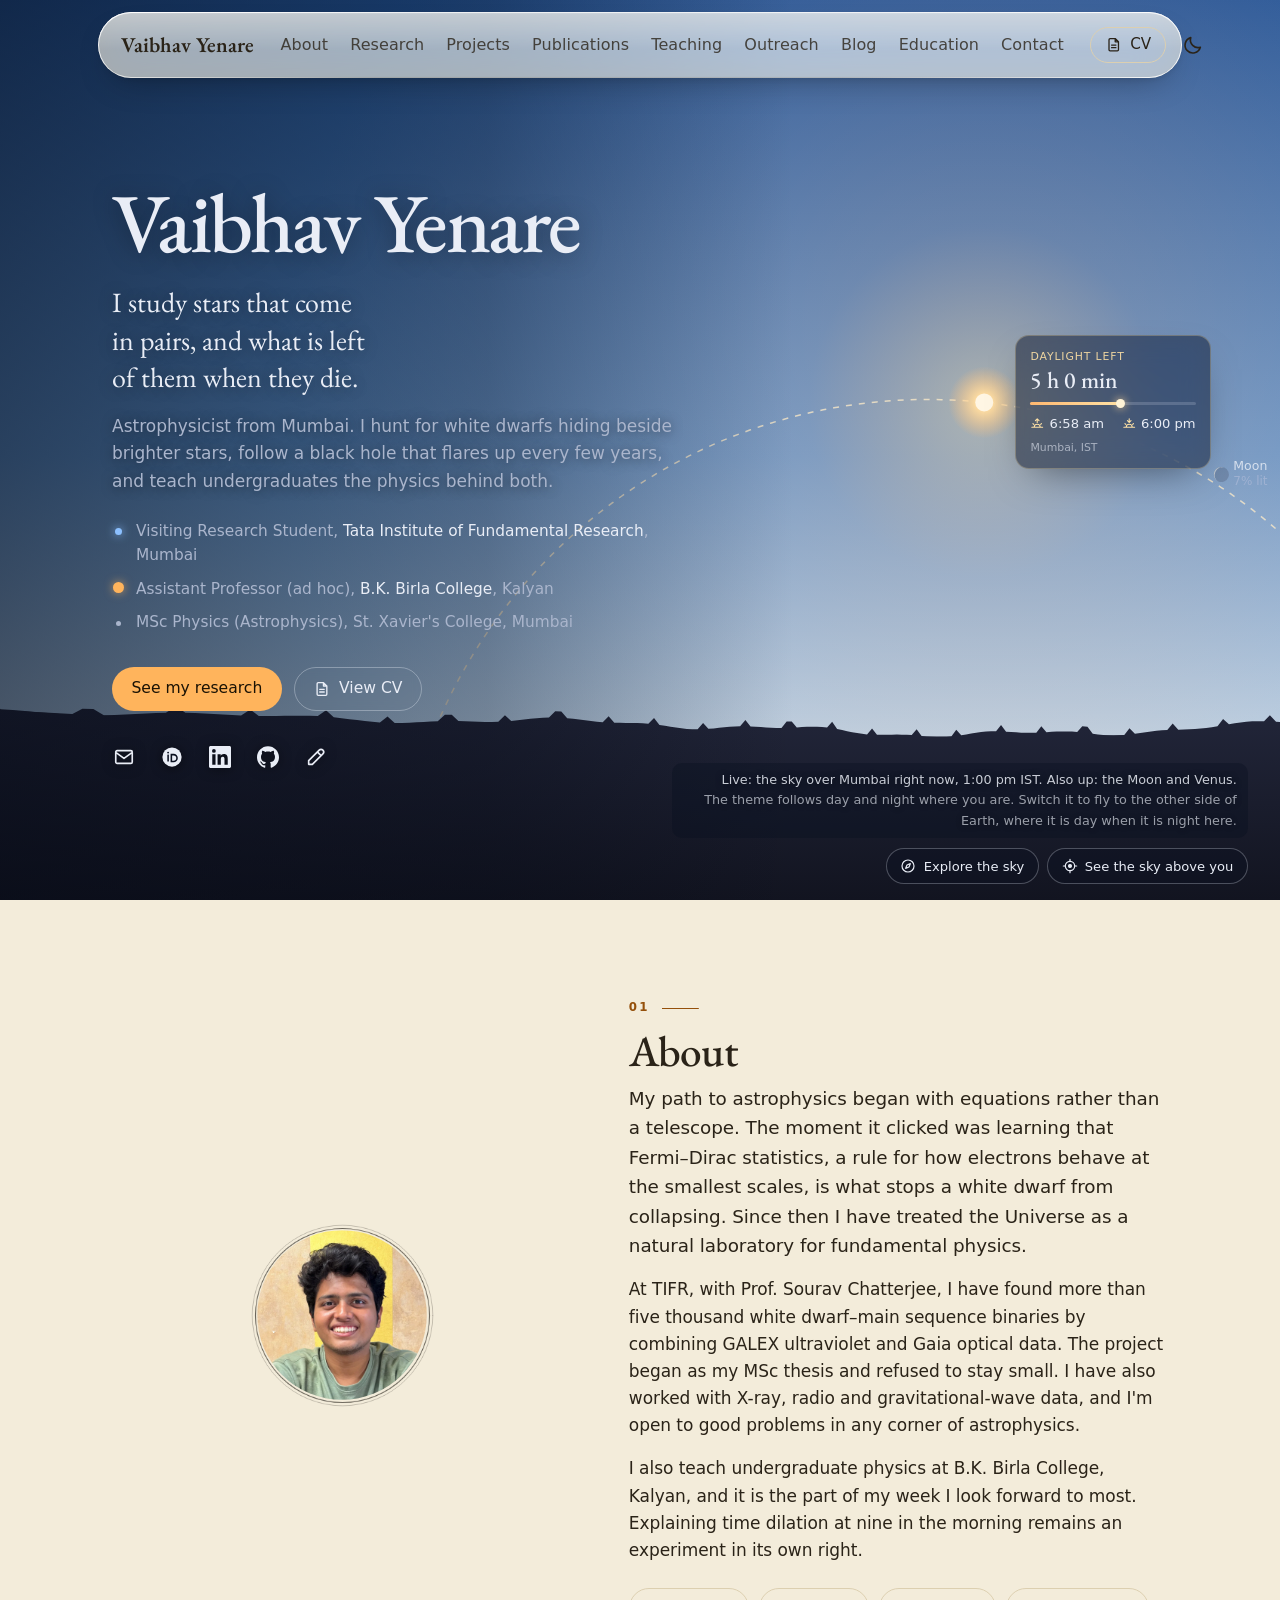
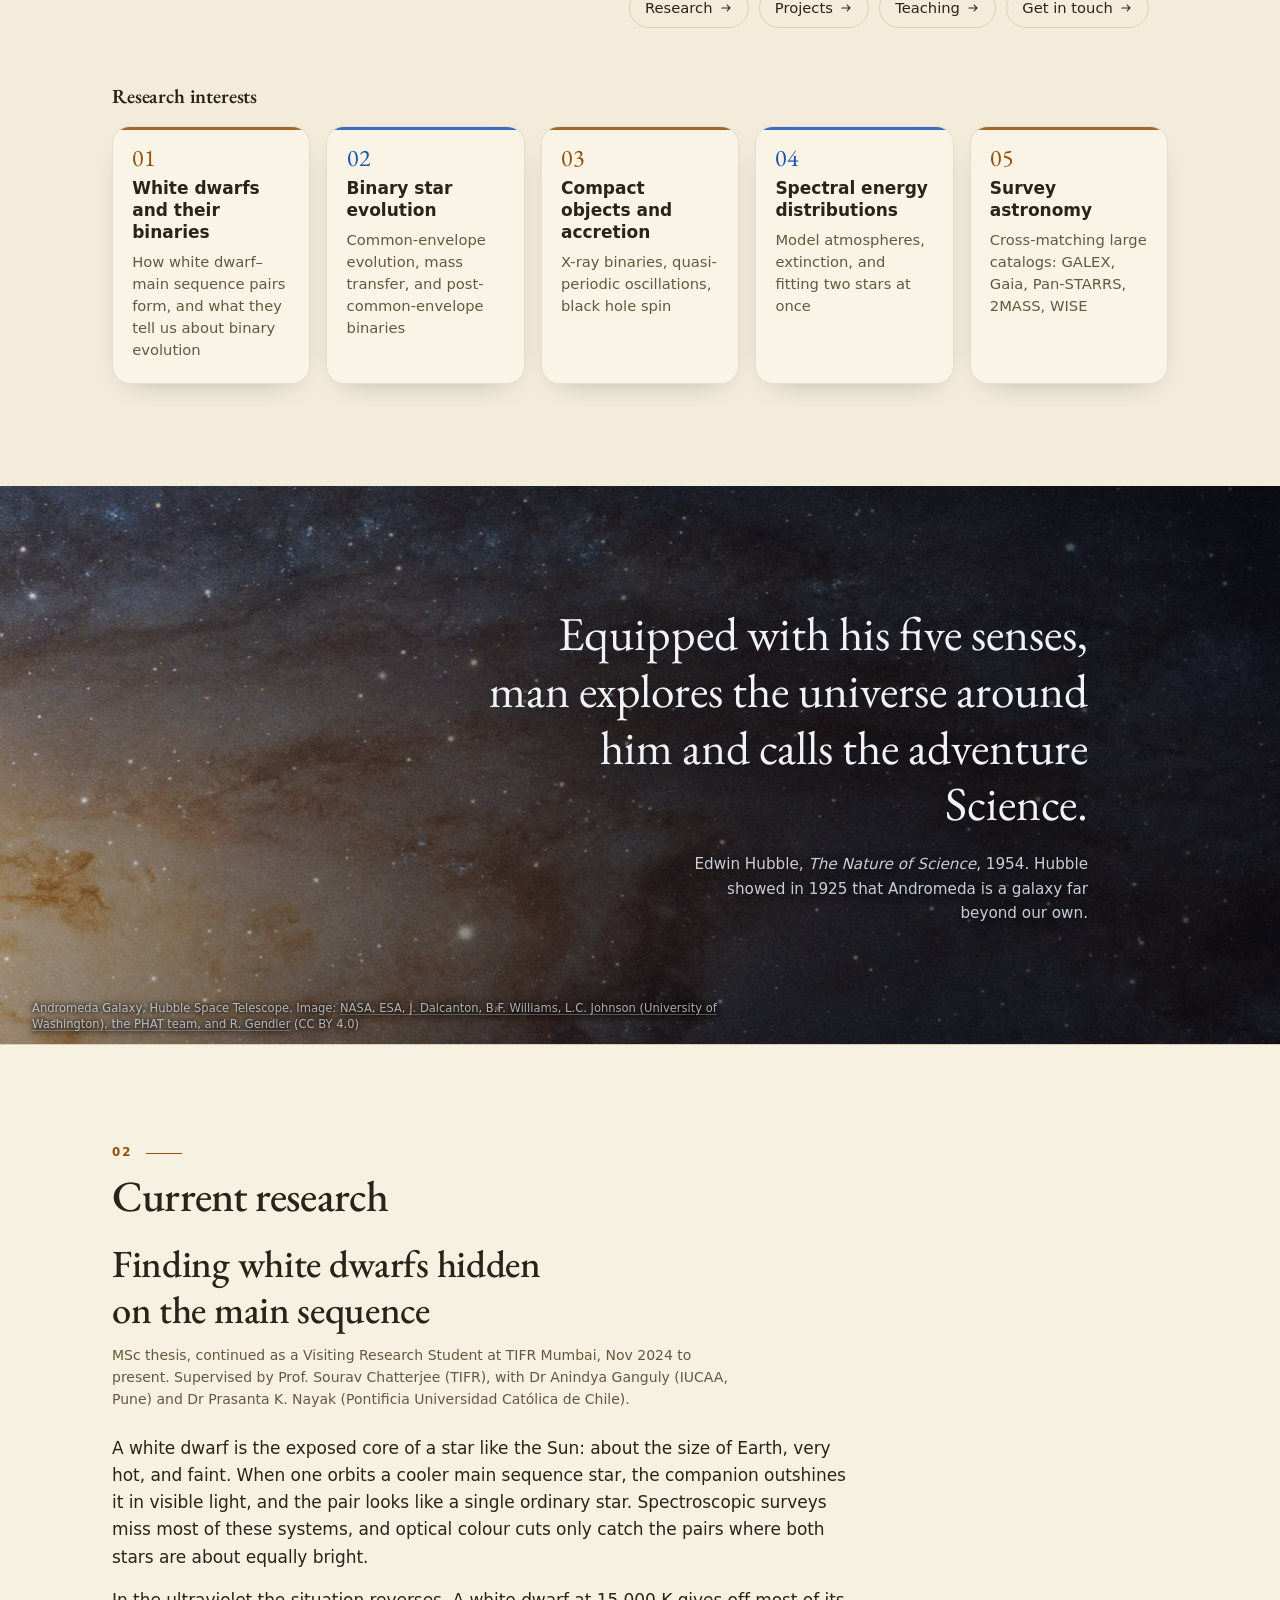
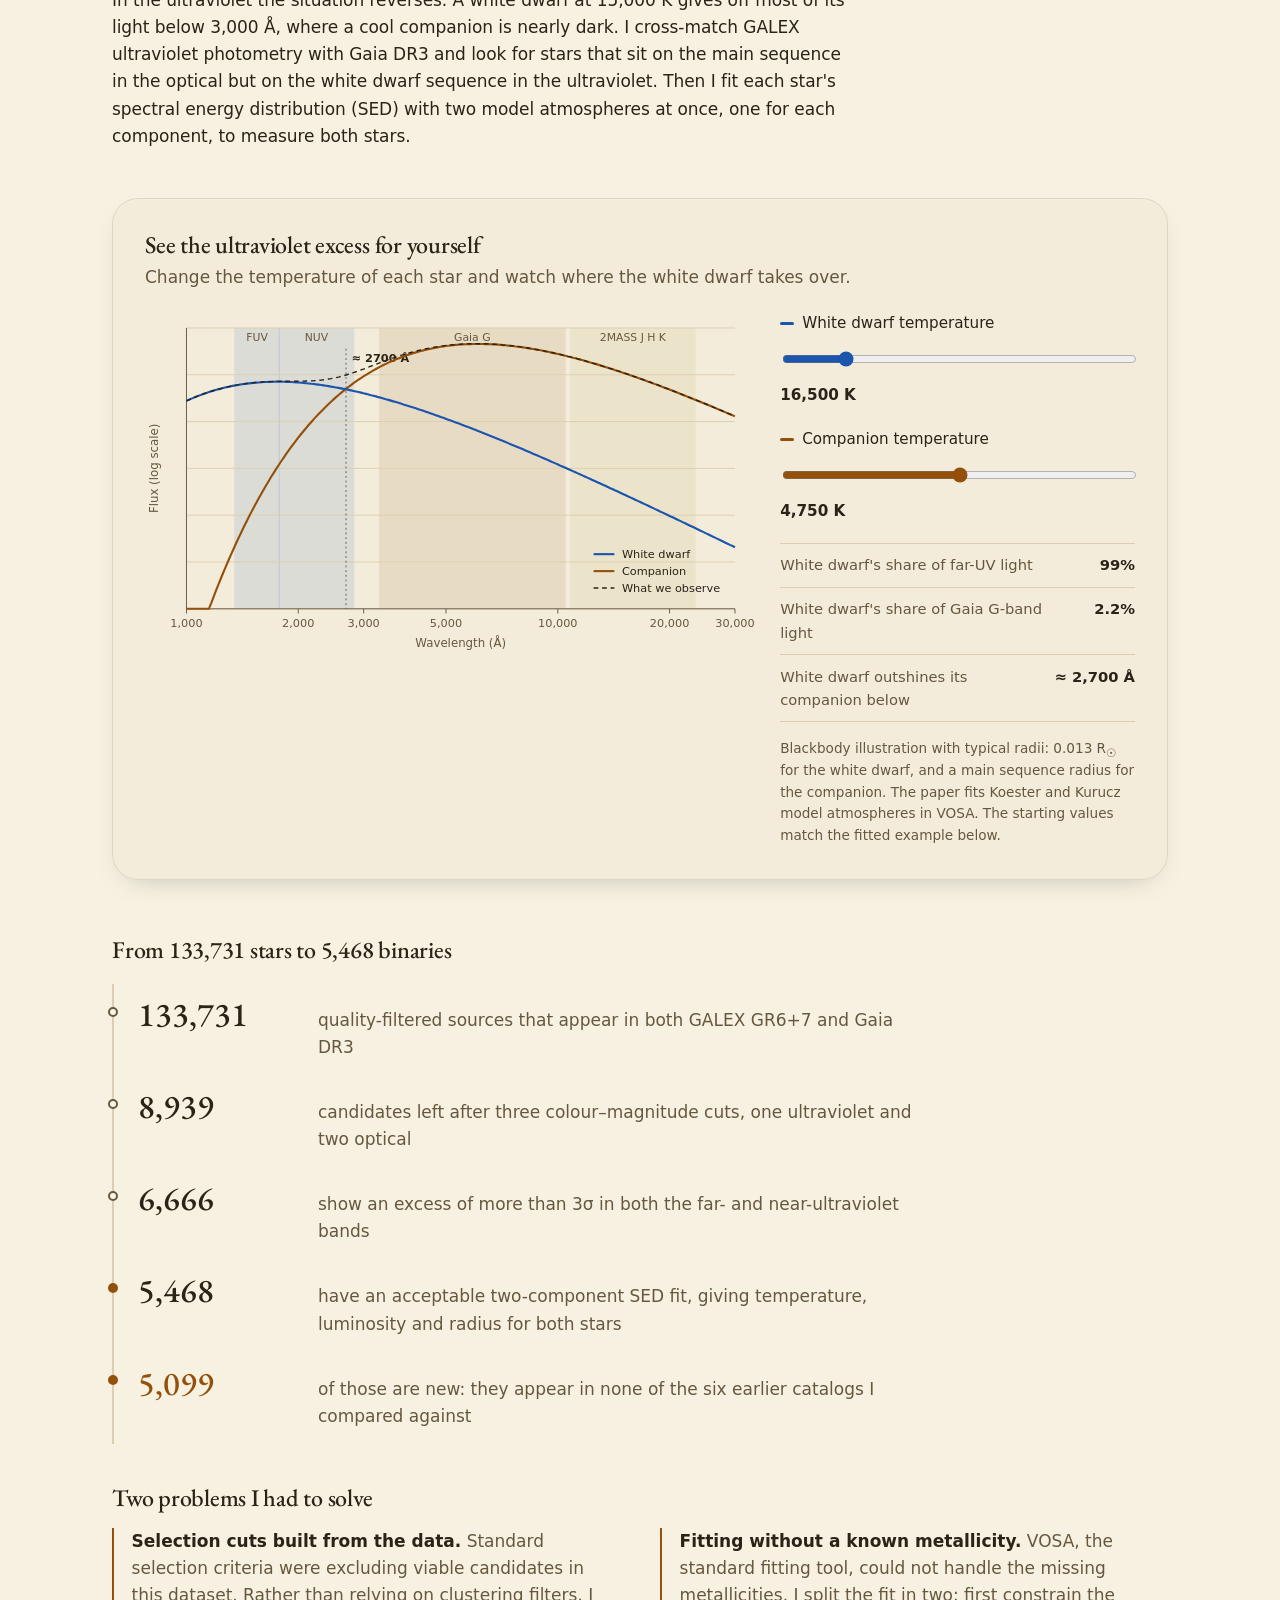
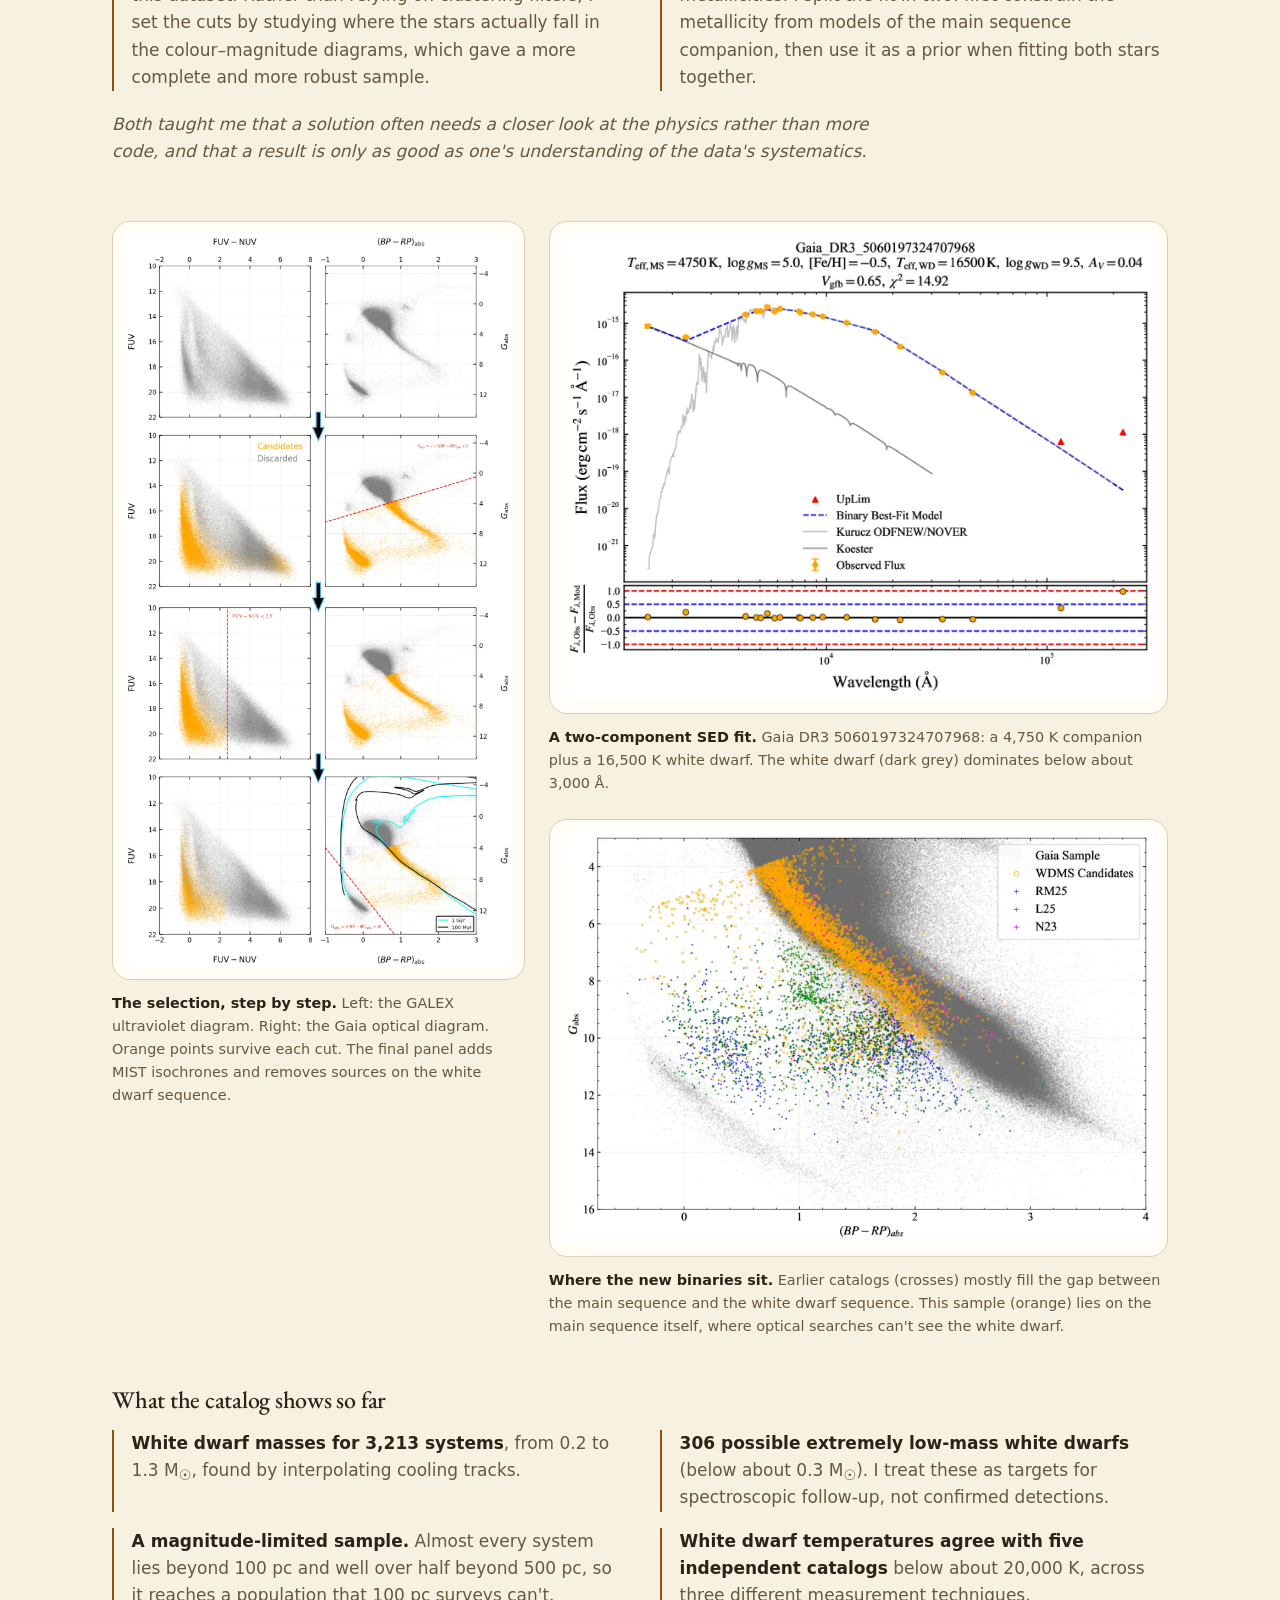
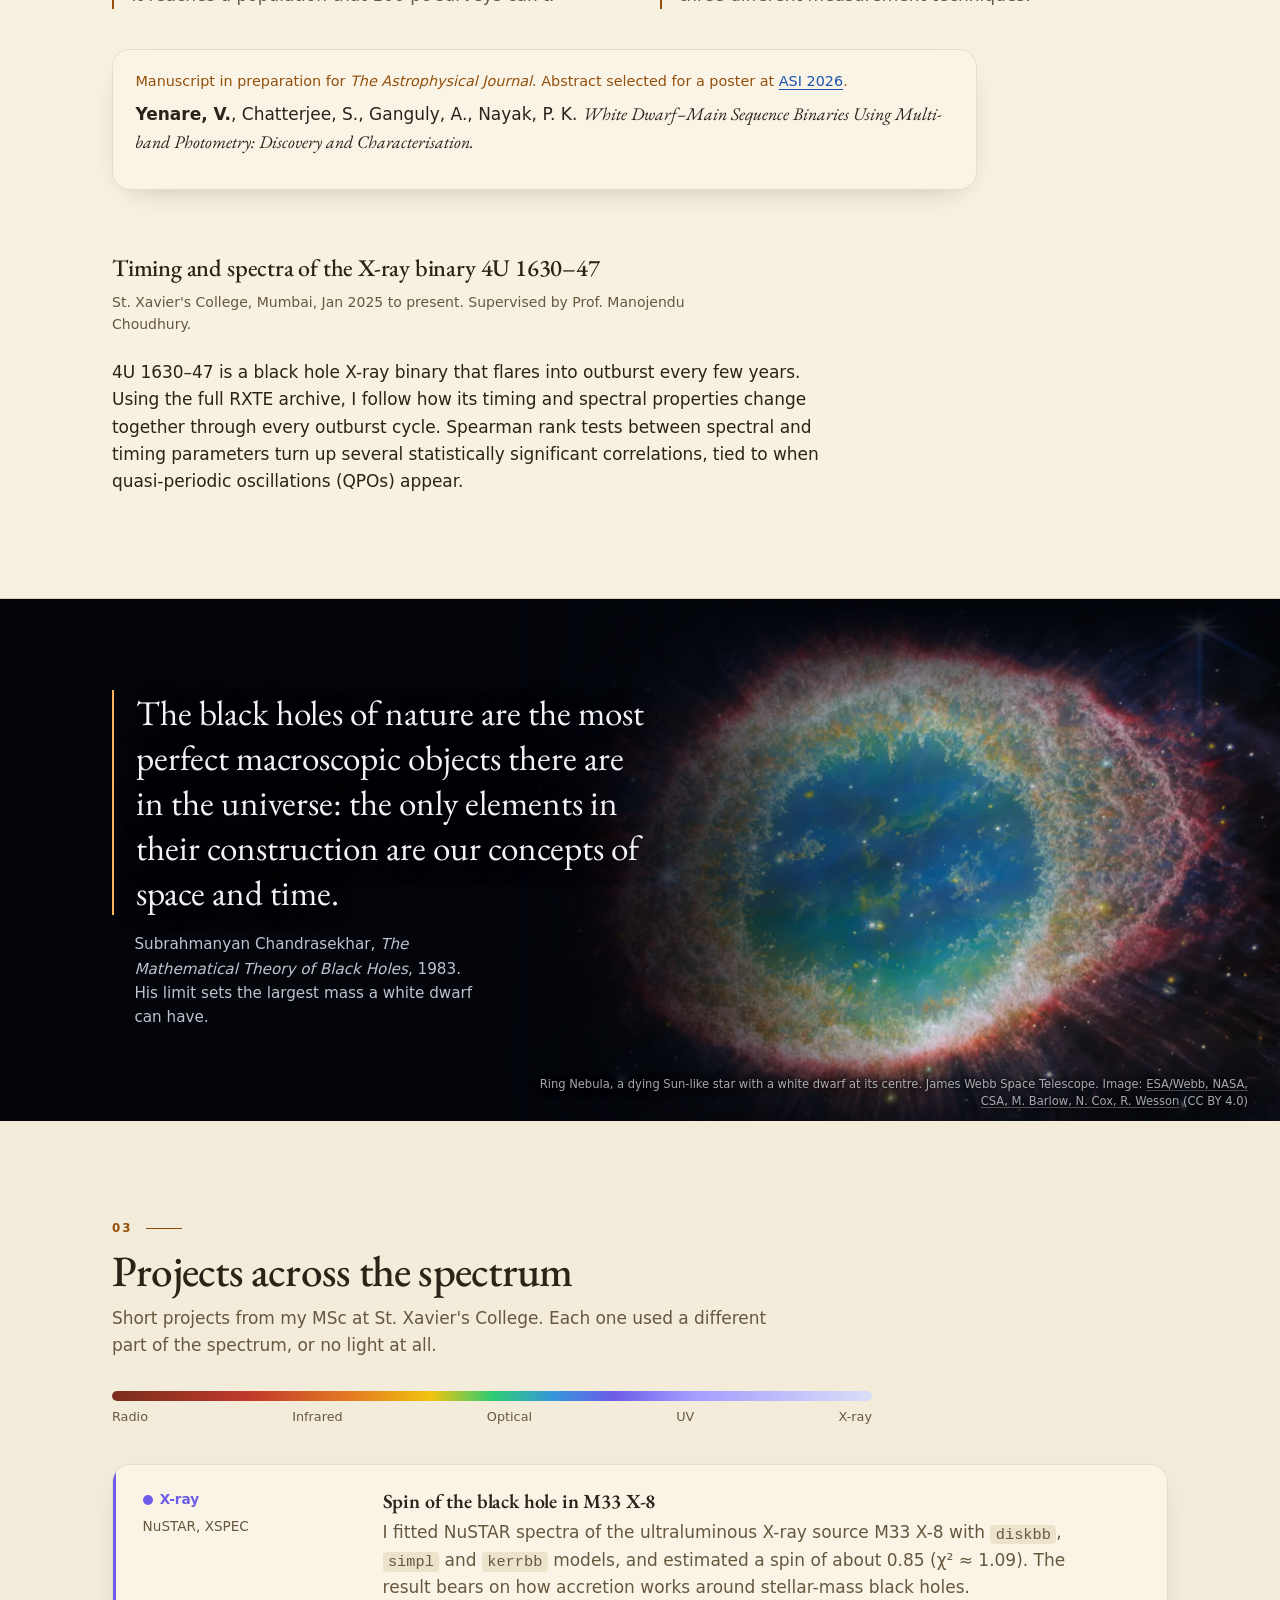
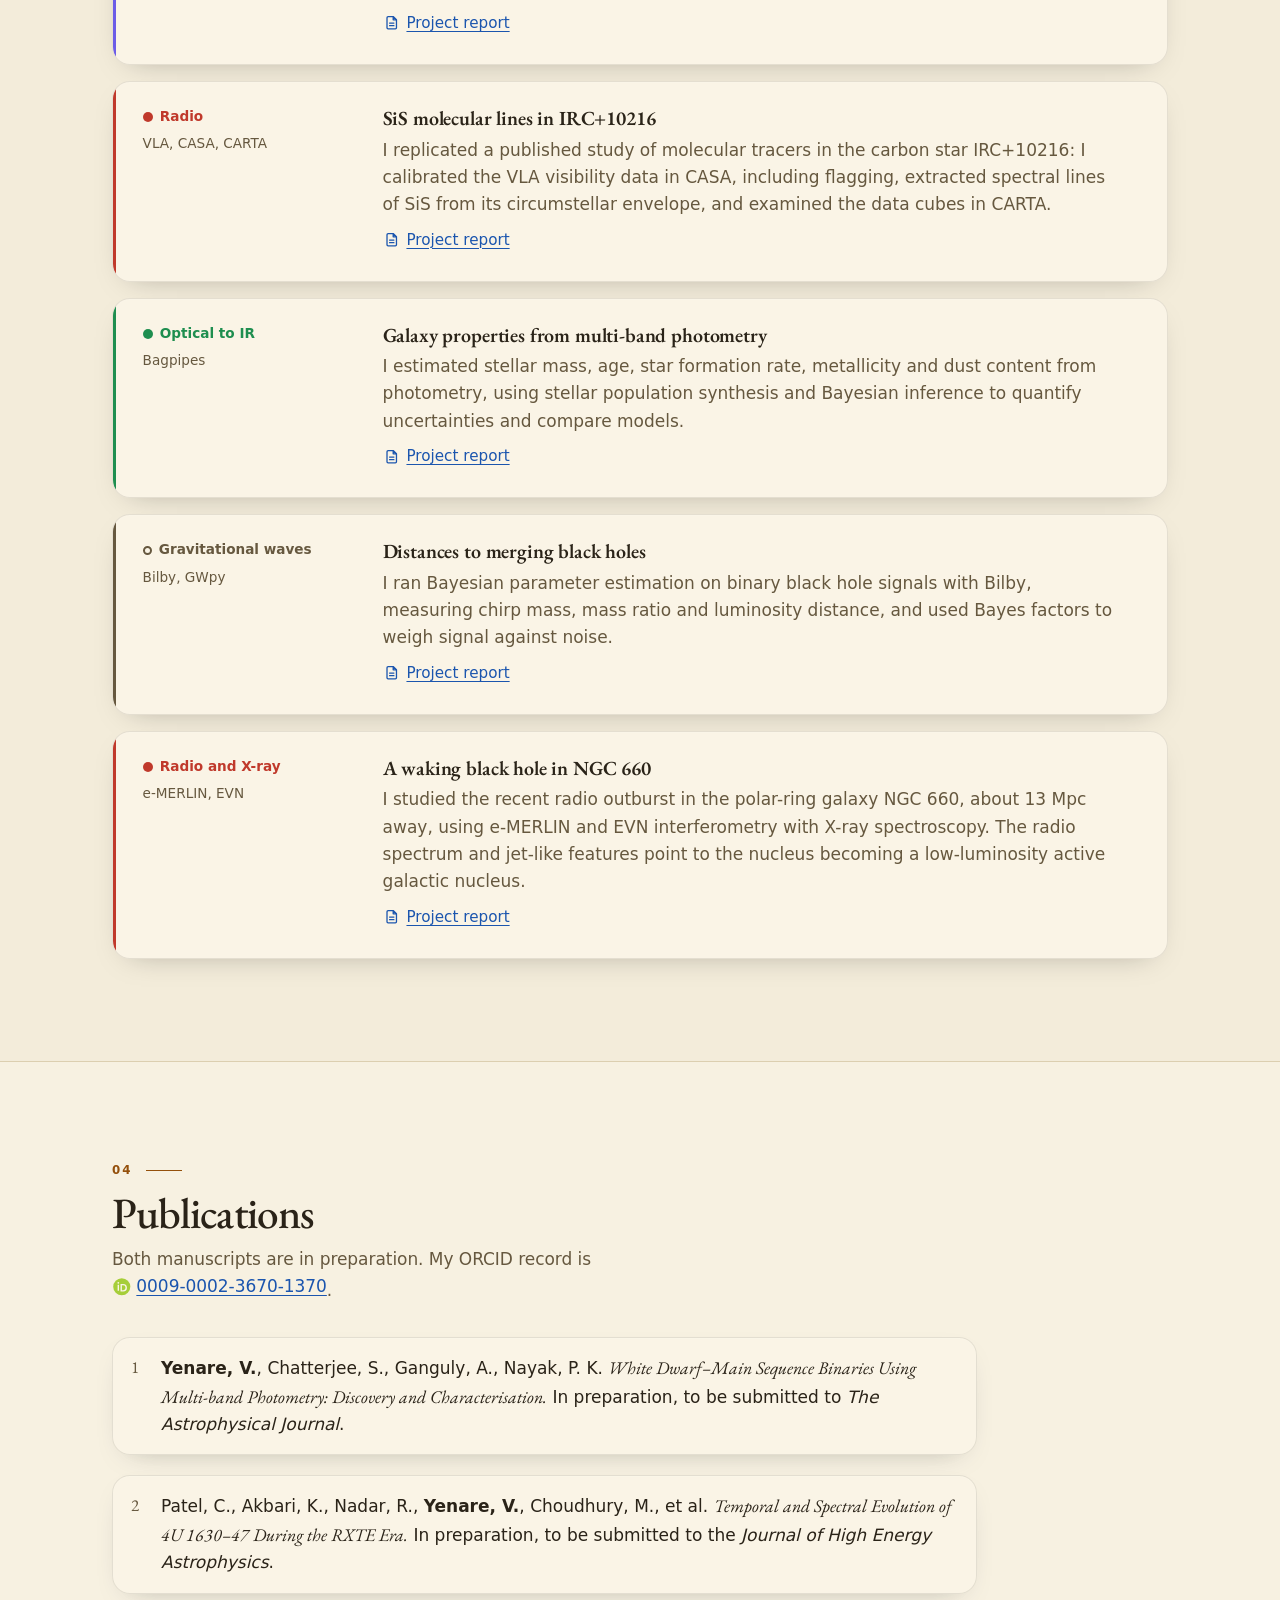
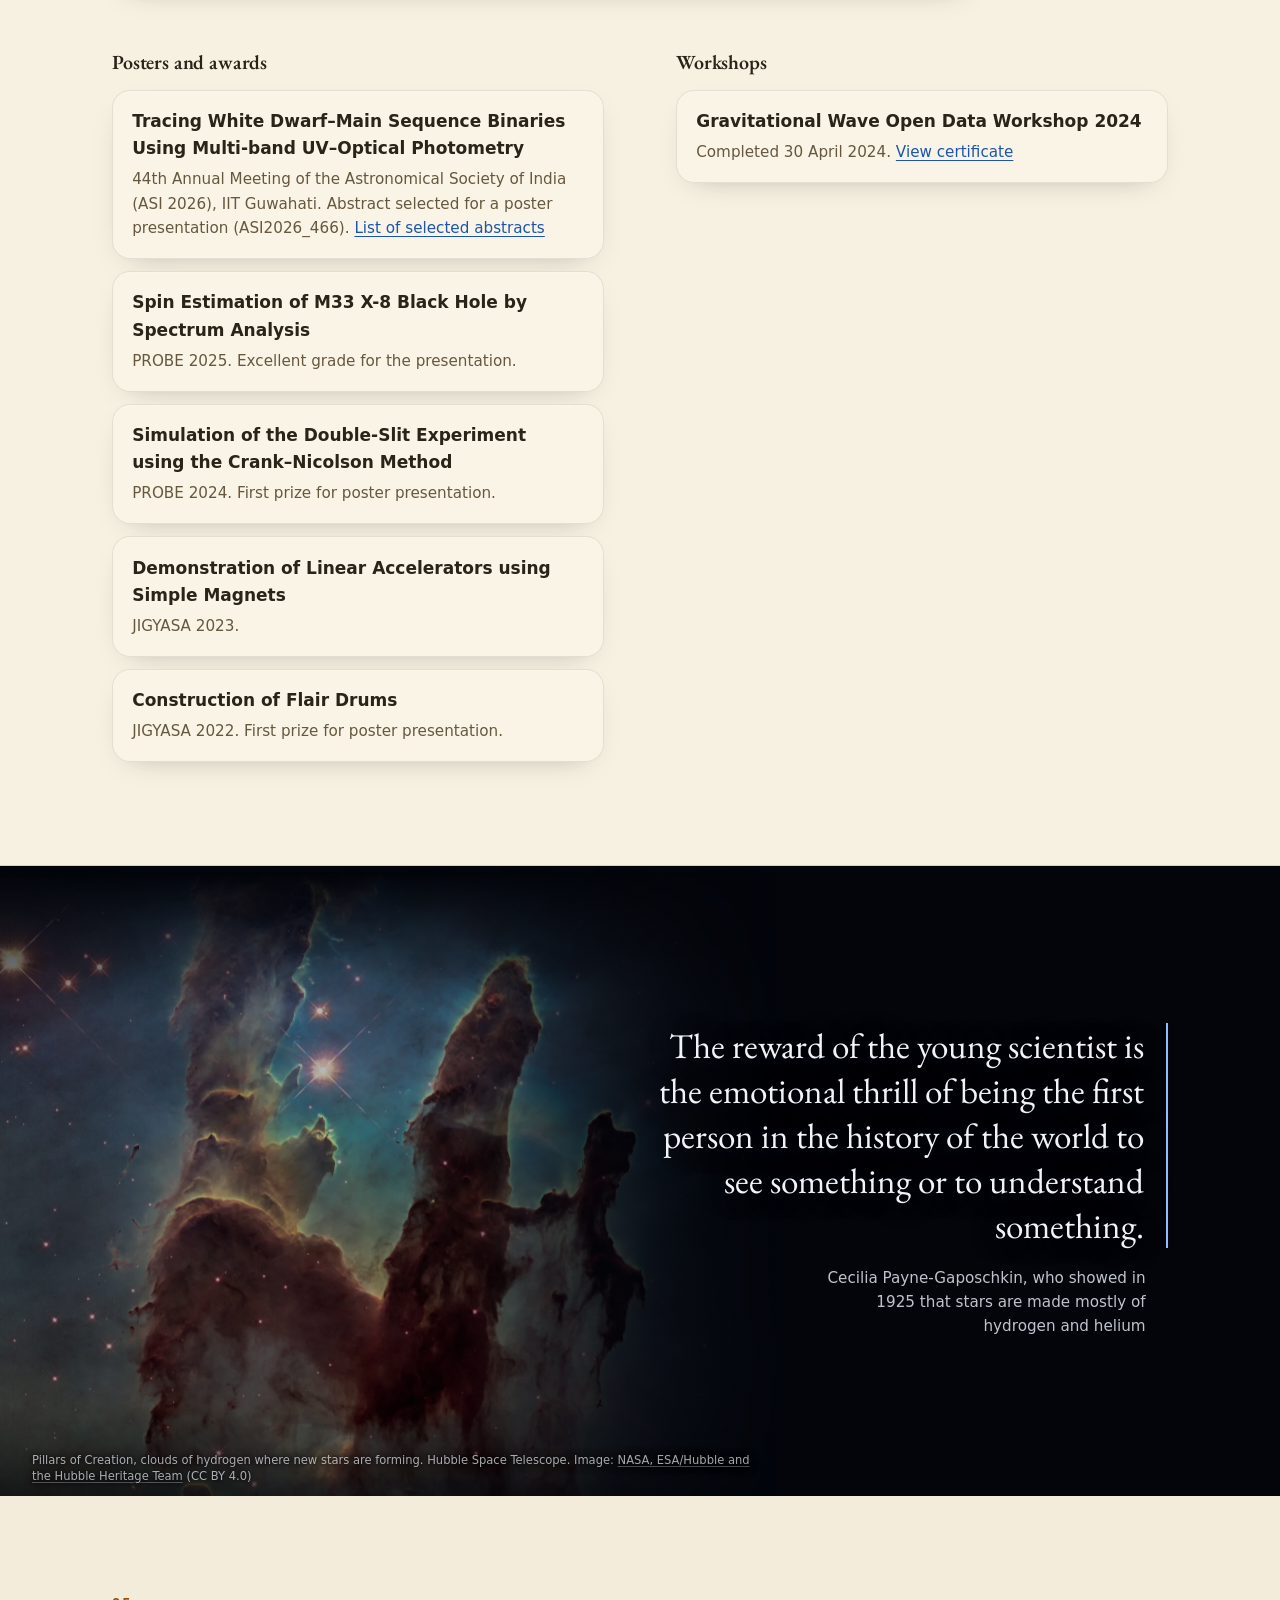
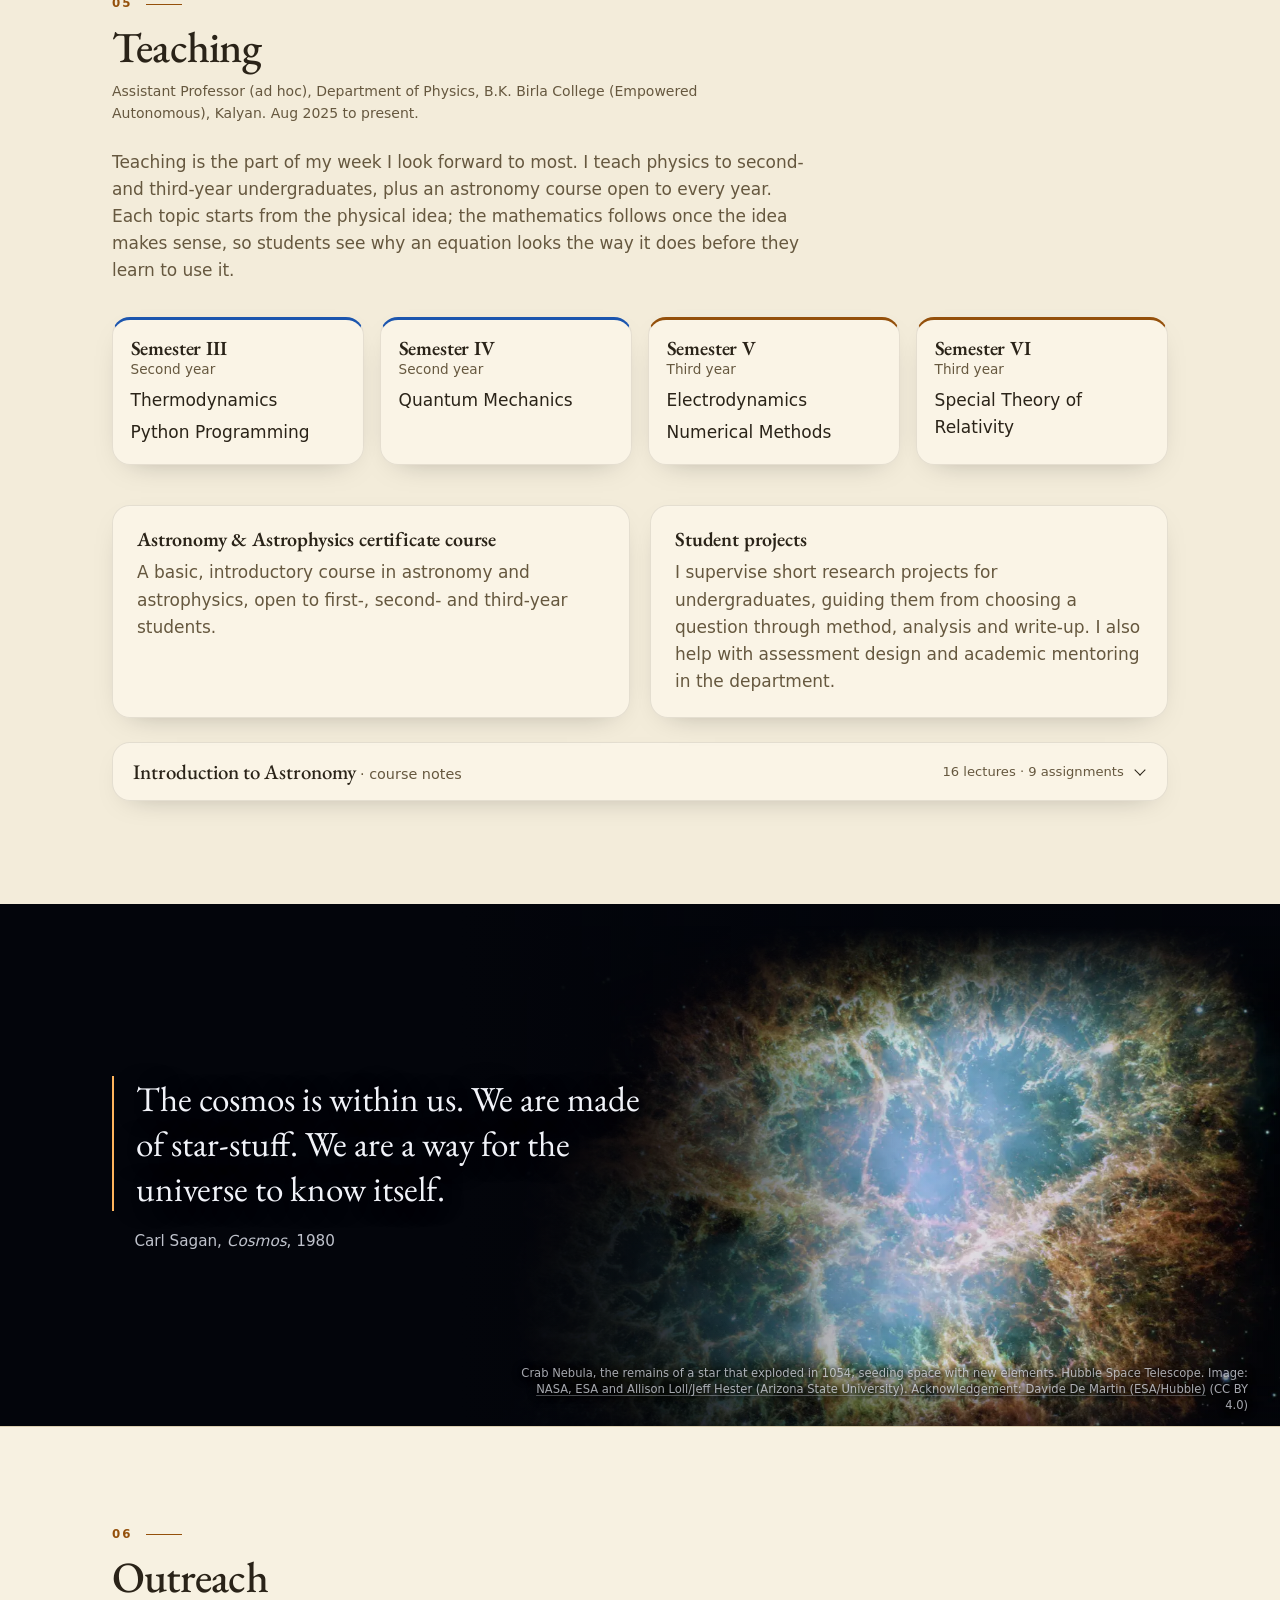
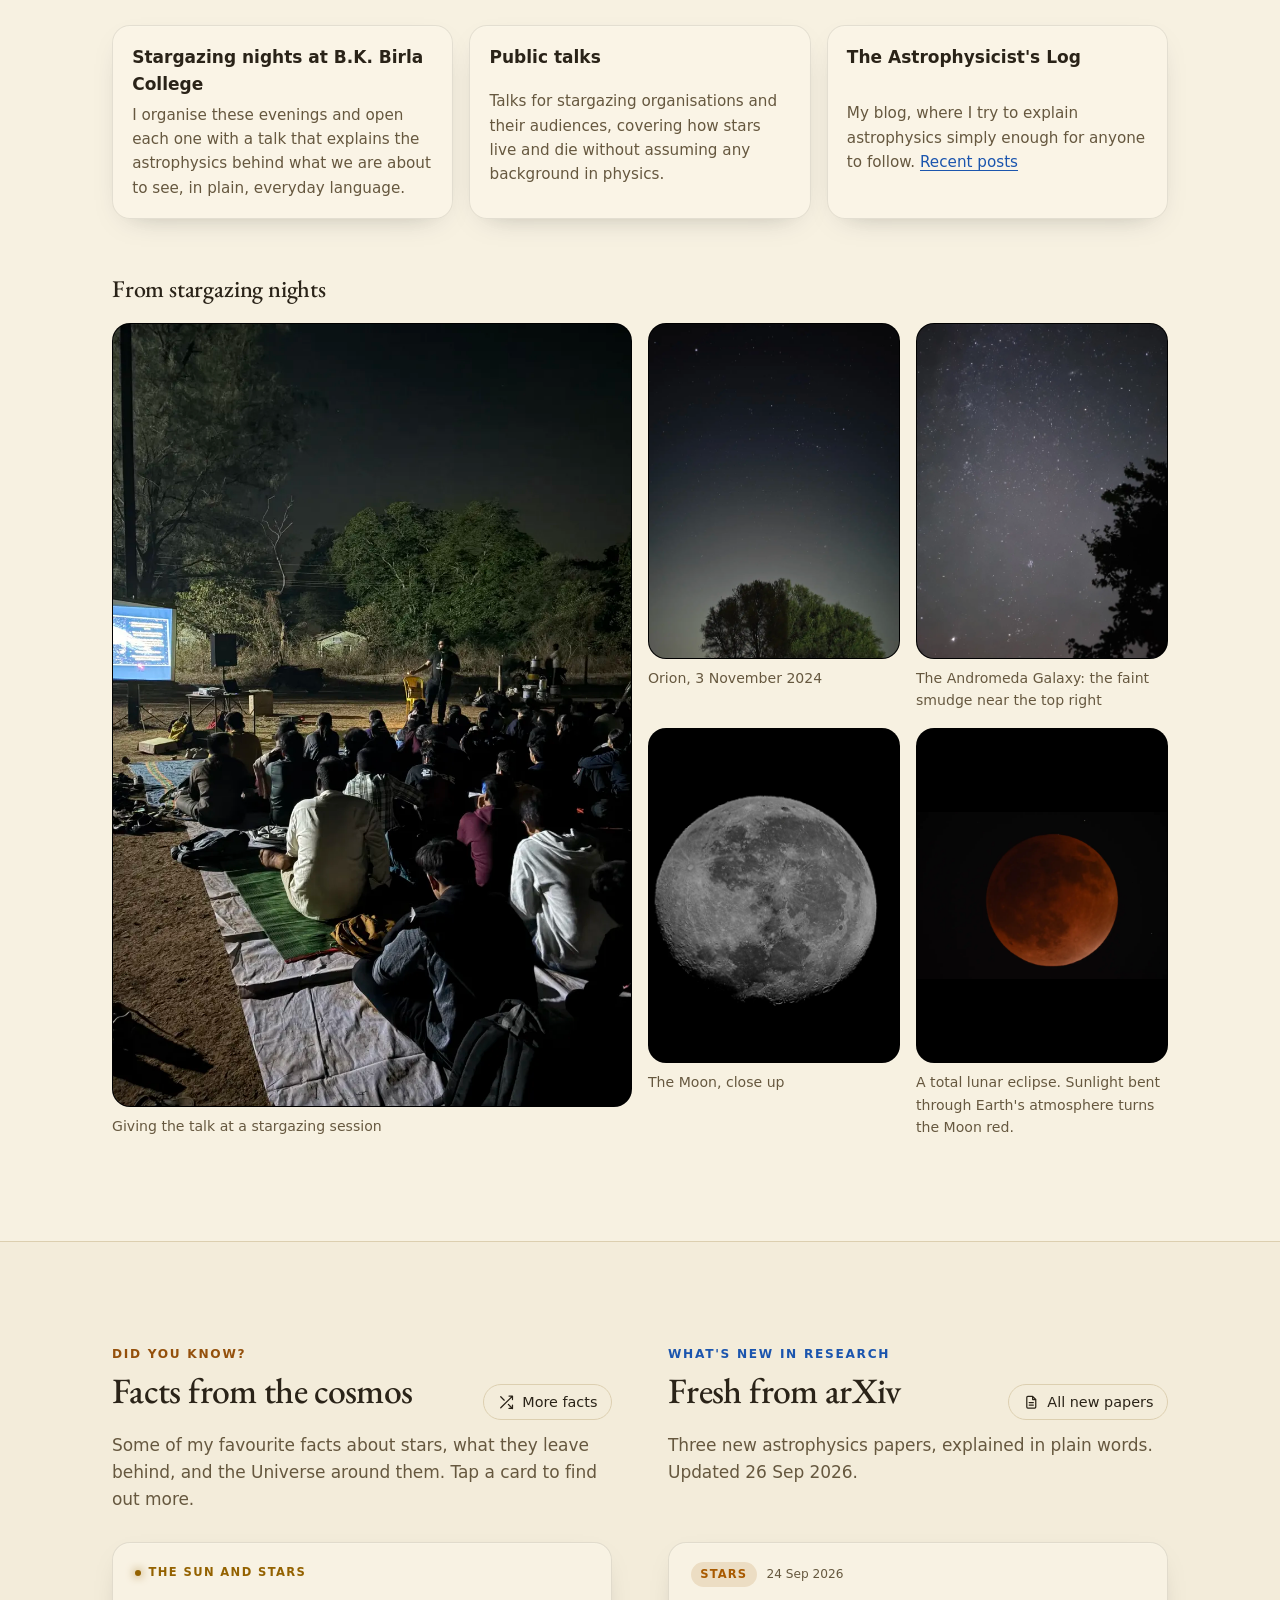
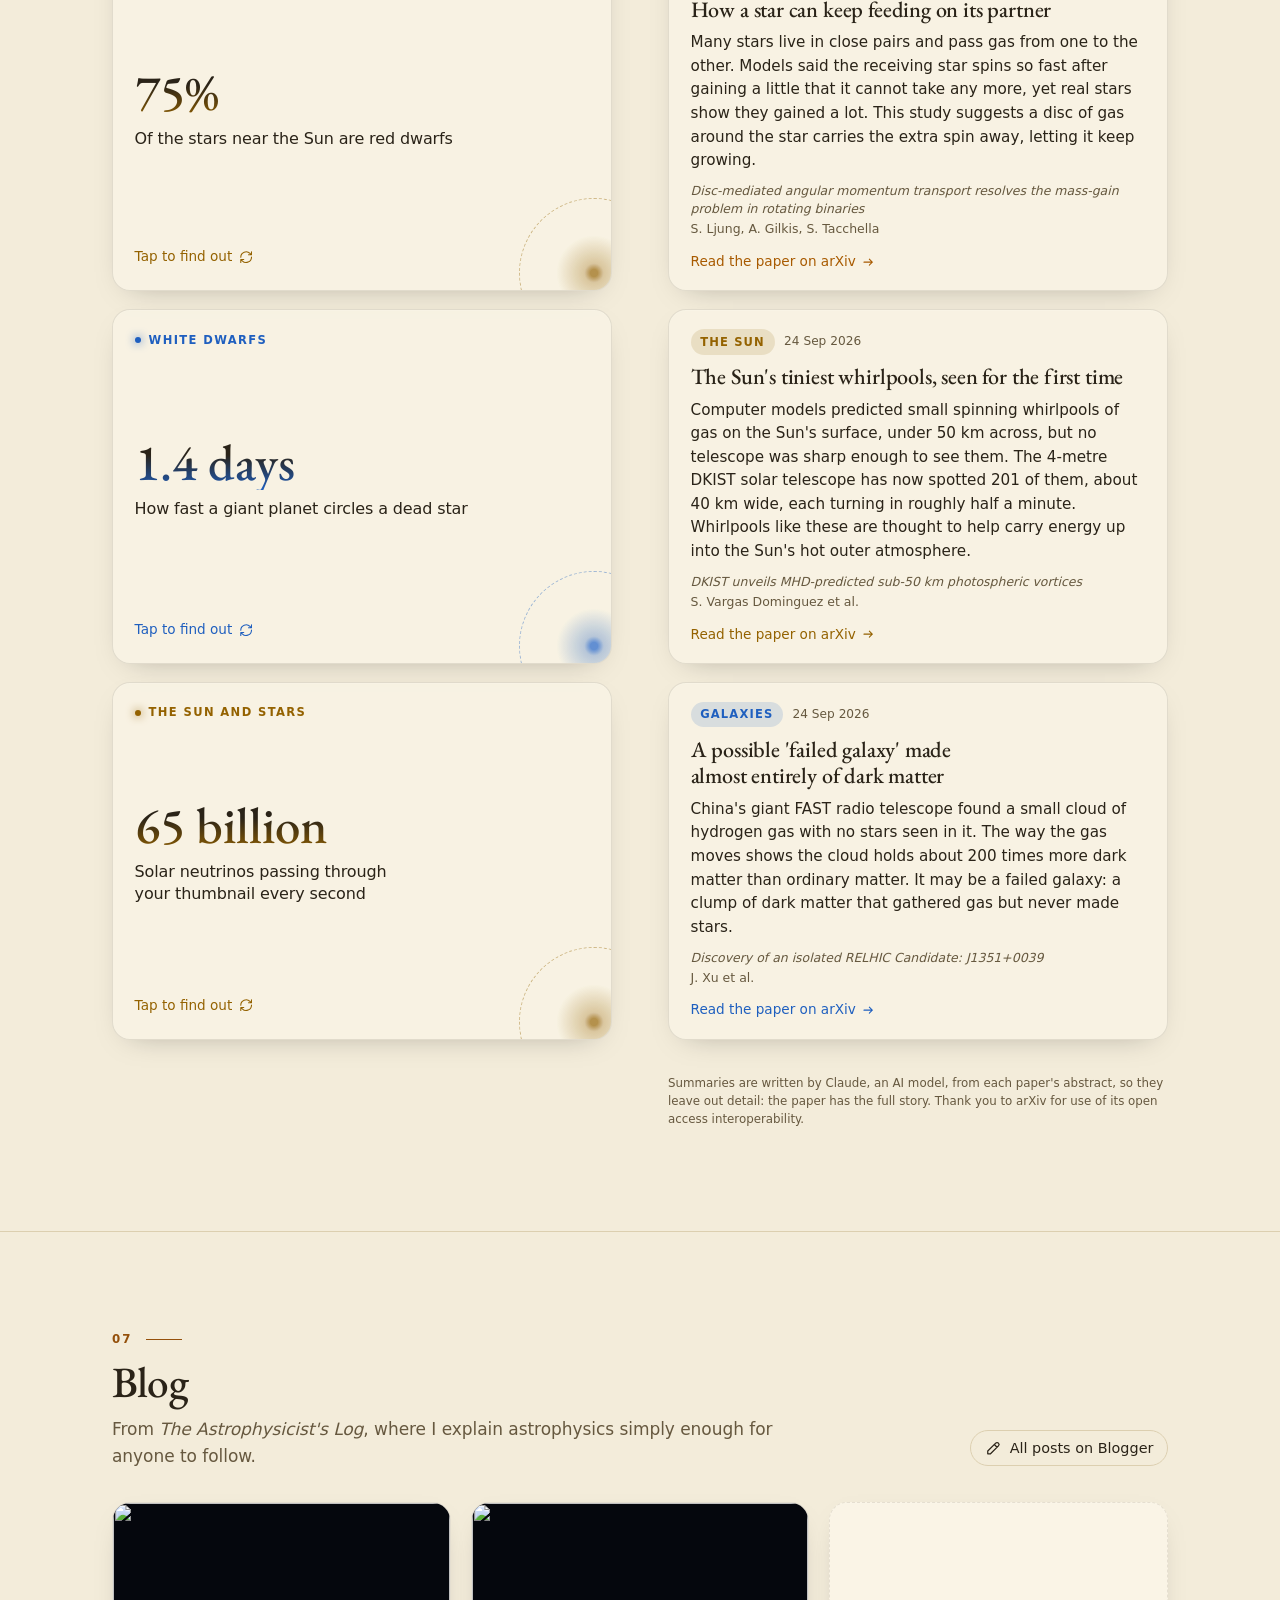
==== commit 30e784a7: "Revert "Shorter home page with research, teaching and outreach pages (#3)" Restores the site exactly" ====
--- a/index.html
+++ b/index.html
@@ -19,7 +19,7 @@
   <link rel="preconnect" href="https://fonts.gstatic.com" crossorigin>
   <link rel="stylesheet" href="https://fonts.googleapis.com/css2?family=EB+Garamond:ital,wght@0,400;0,500;0,600;1,400;1,500&display=swap">
   <link rel="stylesheet" href="assets/js/vendor/lenis.css?v=20261014c">
-  <link rel="stylesheet" href="assets/css/site.css?v=20261104a">
+  <link rel="stylesheet" href="assets/css/site.css?v=20261014c">
 
   <!-- Picks the theme from day or night where the visitor is, before the first paint -->
   <script src="assets/js/daynight.js?v=20261014c"></script>
@@ -86,9 +86,12 @@
       <ul class="nav-links" id="nav-links" data-lenis-prevent>
         <li><a href="#about">About</a></li>
         <li><a href="#research">Research</a></li>
+        <li><a href="#projects">Projects</a></li>
         <li><a href="#publications">Publications</a></li>
         <li><a href="#teaching">Teaching</a></li>
         <li><a href="#outreach">Outreach</a></li>
+        <li><a href="#blog">Blog</a></li>
+        <li><a href="#education">Education</a></li>
         <li><a href="#contact">Contact</a></li>
       </ul>
       <div class="nav-actions">
@@ -151,7 +154,7 @@
         <p class="sky-caption">
           <span id="sky-live" aria-live="off">A live view of the sky from Mumbai, or from the opposite side of Earth when it is daytime there.</span>
           <span class="sky-sun" id="sky-sun" hidden><svg class="icon" aria-hidden="true"><use href="#i-sun"/></svg><span></span></span>
-          <span class="sky-cap-hint">The theme follows day and night where you are.</span>
+          <span class="sky-cap-hint">The theme follows day and night where you are. Switch it to fly to the other side of Earth, where it is day when it is night here.</span>
         </p>
         <div class="sky-actions">
           <button class="sky-btn sky-btn-primary" type="button" id="sky-explore" aria-pressed="false" title="Drag to look around, and click a star, planet or galaxy to identify it">
@@ -259,20 +262,74 @@
                 <div><dt>White dwarf's share of Gaia G-band light</dt><dd id="share-g">–</dd></div>
                 <div><dt>White dwarf outshines its companion below</dt><dd id="crossover">–</dd></div>
               </dl>
-              <p class="fine">Blackbody illustration with typical radii: 0.013 R<sub>☉</sub> for the white dwarf, and a main sequence radius for the companion. The paper fits Koester and Kurucz model atmospheres in VOSA. The starting values match the fitted example in <a href="research.html">the full write-up</a>.</p>
+              <p class="fine">Blackbody illustration with typical radii: 0.013 R<sub>☉</sub> for the white dwarf, and a main sequence radius for the companion. The paper fits Koester and Kurucz model atmospheres in VOSA. The starting values match the fitted example below.</p>
             </div>
           </div>
         </div>
 
+        <!-- Selection sequence -->
+        <div class="pipeline">
+          <h4>From 133,731 stars to 5,468 binaries</h4>
+          <ol class="steps">
+            <li><span class="n">133,731</span><span class="d">quality-filtered sources that appear in both GALEX GR6+7 and Gaia DR3</span></li>
+            <li><span class="n">8,939</span><span class="d">candidates left after three colour–magnitude cuts, one ultraviolet and two optical</span></li>
+            <li><span class="n">6,666</span><span class="d">show an excess of more than 3σ in both the far- and near-ultraviolet bands</span></li>
+            <li><span class="n">5,468</span><span class="d">have an acceptable two-component SED fit, giving temperature, luminosity and radius for both stars</span></li>
+            <li><span class="n">5,099</span><span class="d">of those are new: they appear in none of the six earlier catalogs I compared against</span></li>
+          </ol>
+        </div>
+
+        <!-- What I changed in the method -->
+        <div class="results contrib">
+          <h4>Two problems I had to solve</h4>
+          <ul class="result-list">
+            <li><strong>Selection cuts built from the data.</strong> Standard selection criteria were excluding viable candidates in this dataset. Rather than relying on clustering filters, I set the cuts by studying where the stars actually fall in the colour–magnitude diagrams, which gave a more complete and more robust sample.</li>
+            <li><strong>Fitting without a known metallicity.</strong> VOSA, the standard fitting tool, could not handle the missing metallicities. I split the fit in two: first constrain the metallicity from models of the main sequence companion, then use it as a prior when fitting both stars together.</li>
+          </ul>
+          <p class="contrib-note">Both taught me that a solution often needs a closer look at the physics rather than more code, and that a result is only as good as one's understanding of the data's systematics.</p>
+        </div>
+
+        <!-- Figures from the paper -->
+        <div class="figures">
+          <figure class="fig fig-tall">
+            <a class="fig-link" href="assets/img/research/cmd-cuts.webp" data-lightbox>
+              <img src="assets/img/research/cmd-cuts.webp" width="1200" height="2273" loading="lazy" alt="Four pairs of colour–magnitude diagrams. Left panels show GALEX FUV against FUV minus NUV; right panels show Gaia absolute G against BP minus RP. Orange candidate points are kept at each of three cuts, grey points are discarded.">
+              <span class="fig-zoom"><svg class="icon" aria-hidden="true"><use href="#i-expand"/></svg>Enlarge</span>
+            </a>
+            <figcaption><strong>The selection, step by step.</strong> Left: the GALEX ultraviolet diagram. Right: the Gaia optical diagram. Orange points survive each cut. The final panel adds MIST isochrones and removes sources on the white dwarf sequence.</figcaption>
+          </figure>
+          <div class="fig-stack">
+            <figure class="fig">
+              <a class="fig-link" href="assets/img/research/sed-fit.webp" data-lightbox>
+                <img src="assets/img/research/sed-fit.webp" width="1400" height="1101" loading="lazy" alt="Spectral energy distribution of Gaia DR3 5060197324707968 from the ultraviolet to the infrared, with observed fluxes, a Kurucz model for the companion, a Koester model for the white dwarf, and their sum, plus a residual panel.">
+                <span class="fig-zoom"><svg class="icon" aria-hidden="true"><use href="#i-expand"/></svg>Enlarge</span>
+              </a>
+              <figcaption><strong>A two-component SED fit.</strong> Gaia DR3 5060197324707968: a 4,750&nbsp;K companion plus a 16,500&nbsp;K white dwarf. The white dwarf (dark grey) dominates below about 3,000&nbsp;Å.</figcaption>
+            </figure>
+            <figure class="fig">
+              <a class="fig-link" href="assets/img/research/cmd-literature.webp" data-lightbox>
+                <img src="assets/img/research/cmd-literature.webp" width="1600" height="1112" loading="lazy" alt="Gaia colour–magnitude diagram with the new candidates as orange circles lying along the main sequence, and earlier catalogs RM25, L25 and N23 as crosses, mostly between the main sequence and the white dwarf sequence.">
+                <span class="fig-zoom"><svg class="icon" aria-hidden="true"><use href="#i-expand"/></svg>Enlarge</span>
+              </a>
+              <figcaption><strong>Where the new binaries sit.</strong> Earlier catalogs (crosses) mostly fill the gap between the main sequence and the white dwarf sequence. This sample (orange) lies on the main sequence itself, where optical searches can't see the white dwarf.</figcaption>
+            </figure>
+          </div>
+        </div>
+
+        <div class="results">
+          <h4>What the catalog shows so far</h4>
+          <ul class="result-list">
+            <li><strong>White dwarf masses for 3,213 systems</strong>, from 0.2 to 1.3 M<sub>☉</sub>, found by interpolating cooling tracks.</li>
+            <li><strong>306 possible extremely low-mass white dwarfs</strong> (below about 0.3 M<sub>☉</sub>). I treat these as targets for spectroscopic follow-up, not confirmed detections.</li>
+            <li><strong>A magnitude-limited sample.</strong> Almost every system lies beyond 100&nbsp;pc and well over half beyond 500&nbsp;pc, so it reaches a population that 100&nbsp;pc surveys can't.</li>
+            <li><strong>White dwarf temperatures agree with five independent catalogs</strong> below about 20,000&nbsp;K, across three different measurement techniques.</li>
+          </ul>
+        </div>
 
         <div class="paper-card">
           <p class="paper-status">Manuscript in preparation for <em>The Astrophysical Journal</em>. Abstract selected for a poster at <a href="https://astron-soc.in/asi2026/sites/default/files/Bpage_file/ASI2026_StarsInterstellarMediumAstrochemistryMilkyWay.pdf" target="_blank" rel="noopener">ASI&nbsp;2026</a>.</p>
           <p class="paper-cite"><strong>Yenare, V.</strong>, Chatterjee, S., Ganguly, A., Nayak, P. K. <span class="paper-title">White Dwarf–Main Sequence Binaries Using Multi-band Photometry: Discovery and Characterisation.</span></p>
         </div>
-        <a class="link-card" href="research.html">
-          <span><strong>How I found them:</strong> the selection step by step, figures from the paper, and what the catalog shows</span>
-          <span class="link-card-meta">Full write-up<svg class="icon" aria-hidden="true"><use href="#i-arrow"/></svg></span>
-        </a>
 
         <!-- Second research line -->
         <article class="side-project">
@@ -386,6 +443,15 @@
       </div>
     </section>
 
+    <section class="quote-panel quote-pillars img-left" aria-label="A quote from Cecilia Payne-Gaposchkin" style="--img:url('../../assets/img/esa/pillars-hubble.webp'); --img-small:url('../../assets/img/esa/pillars-hubble-small.webp')">
+      <div class="quote-panel-img" aria-hidden="true"></div>
+      <figure class="wrap quote-panel-inner">
+        <blockquote><p>The reward of the young scientist is the emotional thrill of being the first person in the history of the world to see something or to understand something.</p></blockquote>
+        <figcaption>Cecilia Payne-Gaposchkin, who showed in 1925 that stars are made mostly of hydrogen and helium</figcaption>
+      </figure>
+      <p class="panel-credit">Pillars of Creation, clouds of hydrogen where new stars are forming. Hubble Space Telescope. Image: <a href="https://esahubble.org/images/heic1501a/" target="_blank" rel="noopener">NASA, ESA/Hubble and the Hubble Heritage Team</a> (CC BY 4.0)</p>
+    </section>
+
     <!-- Teaching -->
     <section class="section" id="teaching" aria-labelledby="teaching-h">
       <div class="wrap">
@@ -422,11 +488,68 @@
             <p>I supervise short research projects for undergraduates, guiding them from choosing a question through method, analysis and write-up. I also help with assessment design and academic mentoring in the department.</p>
           </div>
         </div>
-        <a class="link-card" href="teaching.html#intro-astronomy">
-          <span><strong>Introduction to Astronomy</strong> course notes</span>
-          <span class="link-card-meta">16 lectures · 9 assignments<svg class="icon" aria-hidden="true"><use href="#i-arrow"/></svg></span>
-        </a>
-      </div>
+        <!-- Introduction to Astronomy: the course pack, unit by unit. Answer keys and the final paper are deliberately not published. -->
+        <details class="coursework course-pack" id="intro-astronomy">
+          <summary><span>Introduction to Astronomy <em>· course notes</em></span><span class="coursework-count">16 lectures · 9 assignments</span></summary>
+          <div class="coursework-body">
+            <div class="pack-inner">
+                <section class="pack-unit" aria-labelledby="pack-u1"><h4 id="pack-u1"><span>Unit 1</span>Motion of the Sky and Time-Keeping</h4><div class="pack-cols">
+                <div><p class="pack-kind">Lecture notes</p><ol class="pack-list">
+                <li style="--i:0"><a class="pack-link" href="files/intro-astronomy/unit-1/L1.1_Earth_Rotation_and_Diurnal_Motion.pdf" target="_blank" rel="noopener"><span class="pack-code">L1.1</span><span class="pack-title">Earth’s Rotation and the Daily Motion of the Sky</span><span class="pack-meta">7 pages<svg class="icon" aria-hidden="true"><use href="#i-arrow"/></svg></span><span class="visually-hidden"> (lecture notes, PDF, opens in a new tab)</span></a></li>
+                <li style="--i:1"><a class="pack-link" href="files/intro-astronomy/unit-1/L1.2_Earth_Revolution_Seasons_Equinoxes_Solstices.pdf" target="_blank" rel="noopener"><span class="pack-code">L1.2</span><span class="pack-title">Earth’s Revolution: Seasons, the Ecliptic, Equinoxes and Solstices</span><span class="pack-meta">7 pages<svg class="icon" aria-hidden="true"><use href="#i-arrow"/></svg></span><span class="visually-hidden"> (lecture notes, PDF, opens in a new tab)</span></a></li>
+                <li style="--i:2"><a class="pack-link" href="files/intro-astronomy/unit-1/L1.3_Moon_Phases_and_Eclipses.pdf" target="_blank" rel="noopener"><span class="pack-code">L1.3</span><span class="pack-title">The Moon: Phases, Months and Eclipses</span><span class="pack-meta">7 pages<svg class="icon" aria-hidden="true"><use href="#i-arrow"/></svg></span><span class="visually-hidden"> (lecture notes, PDF, opens in a new tab)</span></a></li>
+                <li style="--i:3"><a class="pack-link" href="files/intro-astronomy/unit-1/L1.4_Hindu_Timekeeping_Panchang.pdf" target="_blank" rel="noopener"><span class="pack-code">L1.4</span><span class="pack-title">Indian (Hindu) Time-Keeping: Weekdays, Tithis, Nakshatras and the Panchang</span><span class="pack-meta">8 pages<svg class="icon" aria-hidden="true"><use href="#i-arrow"/></svg></span><span class="visually-hidden"> (lecture notes, PDF, opens in a new tab)</span></a></li>
+                <li style="--i:4"><a class="pack-link" href="files/intro-astronomy/unit-1/L1.5_Islamic_Hijri_Calendar.pdf" target="_blank" rel="noopener"><span class="pack-code">L1.5</span><span class="pack-title">The Islamic (Hijri) Calendar and Time-Keeping in the Islamic World</span><span class="pack-meta">5 pages<svg class="icon" aria-hidden="true"><use href="#i-arrow"/></svg></span><span class="visually-hidden"> (lecture notes, PDF, opens in a new tab)</span></a></li>
+                <li style="--i:5"><a class="pack-link" href="files/intro-astronomy/unit-1/L1.6_Gregorian_Calendar_Leap_Years_and_Clock_Time.pdf" target="_blank" rel="noopener"><span class="pack-code">L1.6</span><span class="pack-title">The Gregorian Calendar, Leap Years and Clock Time (IST)</span><span class="pack-meta">5 pages<svg class="icon" aria-hidden="true"><use href="#i-arrow"/></svg></span><span class="visually-hidden"> (lecture notes, PDF, opens in a new tab)</span></a></li>
+                </ol></div><div><p class="pack-kind">Assignments</p><ol class="pack-list">
+                <li style="--i:6"><a class="pack-link" href="files/intro-astronomy/unit-1/Assignment_1A_Sky_Motion_Seasons_Moon_Eclipses.pdf" target="_blank" rel="noopener"><span class="pack-code">1A</span><span class="pack-title">Sky Motion, Seasons, the Moon and Eclipses</span><span class="pack-meta">4 pages<svg class="icon" aria-hidden="true"><use href="#i-arrow"/></svg></span><span class="visually-hidden"> (assignment, PDF, opens in a new tab)</span></a></li>
+                <li style="--i:7"><a class="pack-link" href="files/intro-astronomy/unit-1/Assignment_1B_Calendars_and_Timekeeping.pdf" target="_blank" rel="noopener"><span class="pack-code">1B</span><span class="pack-title">Calendars and Time-Keeping across Cultures</span><span class="pack-meta">4 pages<svg class="icon" aria-hidden="true"><use href="#i-arrow"/></svg></span><span class="visually-hidden"> (assignment, PDF, opens in a new tab)</span></a></li>
+                <li style="--i:8"><a class="pack-link" href="files/intro-astronomy/unit-1/Assignment_1C_Observation_Project_Moon_Diary_and_Shadow_Stick.pdf" target="_blank" rel="noopener"><span class="pack-code">1C</span><span class="pack-title">Observation Project: The Moon Diary and the Shadow Stick</span><span class="pack-meta">3 pages<svg class="icon" aria-hidden="true"><use href="#i-arrow"/></svg></span><span class="visually-hidden"> (assignment, PDF, opens in a new tab)</span></a></li>
+                </ol></div></div></section>
+                <section class="pack-unit" aria-labelledby="pack-u2"><h4 id="pack-u2"><span>Unit 2</span>Sky, Stars and Constellations</h4><div class="pack-cols">
+                <div><p class="pack-kind">Lecture notes</p><ol class="pack-list">
+                <li style="--i:9"><a class="pack-link" href="files/intro-astronomy/unit-2/L2.1_The_Celestial_Sphere.pdf" target="_blank" rel="noopener"><span class="pack-code">L2.1</span><span class="pack-title">The Celestial Sphere: A Map for the Sky</span><span class="pack-meta">5 pages<svg class="icon" aria-hidden="true"><use href="#i-arrow"/></svg></span><span class="visually-hidden"> (lecture notes, PDF, opens in a new tab)</span></a></li>
+                <li style="--i:10"><a class="pack-link" href="files/intro-astronomy/unit-2/L2.2_Celestial_Coordinate_Systems.pdf" target="_blank" rel="noopener"><span class="pack-code">L2.2</span><span class="pack-title">Celestial Coordinate Systems: Alt–Az and RA–Dec</span><span class="pack-meta">5 pages<svg class="icon" aria-hidden="true"><use href="#i-arrow"/></svg></span><span class="visually-hidden"> (lecture notes, PDF, opens in a new tab)</span></a></li>
+                <li style="--i:11"><a class="pack-link" href="files/intro-astronomy/unit-2/L2.3_Constellations_History_and_the_Modern_88.pdf" target="_blank" rel="noopener"><span class="pack-code">L2.3</span><span class="pack-title">Constellations: From Ancient Stories to the Modern 88</span><span class="pack-meta">5 pages<svg class="icon" aria-hidden="true"><use href="#i-arrow"/></svg></span><span class="visually-hidden"> (lecture notes, PDF, opens in a new tab)</span></a></li>
+                <li style="--i:12"><a class="pack-link" href="files/intro-astronomy/unit-2/L2.4_Asterisms_Zodiac_and_Bright_Stars.pdf" target="_blank" rel="noopener"><span class="pack-code">L2.4</span><span class="pack-title">Asterisms, the Zodiac and the Brightest Stars</span><span class="pack-meta">11 pages<svg class="icon" aria-hidden="true"><use href="#i-arrow"/></svg></span><span class="visually-hidden"> (lecture notes, PDF, opens in a new tab)</span></a></li>
+                <li style="--i:13"><a class="pack-link" href="files/intro-astronomy/unit-2/L2.5_Stargazing_Field_Guide_for_India.pdf" target="_blank" rel="noopener"><span class="pack-code">L2.5</span><span class="pack-title">Stargazing Field Guide: Finding Your Way Around the Sky from India</span><span class="pack-meta">8 pages<svg class="icon" aria-hidden="true"><use href="#i-arrow"/></svg></span><span class="visually-hidden"> (lecture notes, PDF, opens in a new tab)</span></a></li>
+                </ol></div><div><p class="pack-kind">Assignments</p><ol class="pack-list">
+                <li style="--i:14"><a class="pack-link" href="files/intro-astronomy/unit-2/Assignment_2A_Celestial_Sphere_and_Coordinates.pdf" target="_blank" rel="noopener"><span class="pack-code">2A</span><span class="pack-title">The Celestial Sphere, Coordinates and Constellation History</span><span class="pack-meta">3 pages<svg class="icon" aria-hidden="true"><use href="#i-arrow"/></svg></span><span class="visually-hidden"> (assignment, PDF, opens in a new tab)</span></a></li>
+                <li style="--i:15"><a class="pack-link" href="files/intro-astronomy/unit-2/Assignment_2B_Identify_Constellations_and_Asterisms.pdf" target="_blank" rel="noopener"><span class="pack-code">2B</span><span class="pack-title">Picture Quiz: Identify the Constellations and Asterisms</span><span class="pack-meta">7 pages<svg class="icon" aria-hidden="true"><use href="#i-arrow"/></svg></span><span class="visually-hidden"> (assignment, PDF, opens in a new tab)</span></a></li>
+                <li style="--i:16"><a class="pack-link" href="files/intro-astronomy/unit-2/Assignment_2C_Observation_Project_Constellation_Hunt.pdf" target="_blank" rel="noopener"><span class="pack-code">2C</span><span class="pack-title">Observation Project: The Constellation Hunt</span><span class="pack-meta">3 pages<svg class="icon" aria-hidden="true"><use href="#i-arrow"/></svg></span><span class="visually-hidden"> (assignment, PDF, opens in a new tab)</span></a></li>
+                </ol></div></div></section>
+                <section class="pack-unit" aria-labelledby="pack-u3"><h4 id="pack-u3"><span>Unit 3</span>Magnitudes, Telescopes and Catalogues</h4><div class="pack-cols">
+                <div><p class="pack-kind">Lecture notes</p><ol class="pack-list">
+                <li style="--i:17"><a class="pack-link" href="files/intro-astronomy/unit-3/L3.1_Apparent_and_Absolute_Magnitudes.pdf" target="_blank" rel="noopener"><span class="pack-code">L3.1</span><span class="pack-title">How Bright? Apparent and Absolute Magnitudes</span><span class="pack-meta">5 pages<svg class="icon" aria-hidden="true"><use href="#i-arrow"/></svg></span><span class="visually-hidden"> (lecture notes, PDF, opens in a new tab)</span></a></li>
+                <li style="--i:18"><a class="pack-link" href="files/intro-astronomy/unit-3/L3.2_Telescopes_Types_and_How_They_Work.pdf" target="_blank" rel="noopener"><span class="pack-code">L3.2</span><span class="pack-title">Telescopes: Types and How They Work</span><span class="pack-meta">6 pages<svg class="icon" aria-hidden="true"><use href="#i-arrow"/></svg></span><span class="visually-hidden"> (lecture notes, PDF, opens in a new tab)</span></a></li>
+                <li style="--i:19"><a class="pack-link" href="files/intro-astronomy/unit-3/L3.3_Telescope_Calculations.pdf" target="_blank" rel="noopener"><span class="pack-code">L3.3</span><span class="pack-title">Telescope Calculations You Will Actually Use</span><span class="pack-meta">5 pages<svg class="icon" aria-hidden="true"><use href="#i-arrow"/></svg></span><span class="visually-hidden"> (lecture notes, PDF, opens in a new tab)</span></a></li>
+                <li style="--i:20"><a class="pack-link" href="files/intro-astronomy/unit-3/L3.4_Setting_Up_and_Using_a_Telescope.pdf" target="_blank" rel="noopener"><span class="pack-code">L3.4</span><span class="pack-title">Setting Up and Using a Telescope: A Practical Guide</span><span class="pack-meta">5 pages<svg class="icon" aria-hidden="true"><use href="#i-arrow"/></svg></span><span class="visually-hidden"> (lecture notes, PDF, opens in a new tab)</span></a></li>
+                <li style="--i:21"><a class="pack-link" href="files/intro-astronomy/unit-3/L3.5_Star_and_Deep_Sky_Catalogs.pdf" target="_blank" rel="noopener"><span class="pack-code">L3.5</span><span class="pack-title">Catalogues: How Astronomers Keep Track of Billions of Objects</span><span class="pack-meta">5 pages<svg class="icon" aria-hidden="true"><use href="#i-arrow"/></svg></span><span class="visually-hidden"> (lecture notes, PDF, opens in a new tab)</span></a></li>
+                </ol></div><div><p class="pack-kind">Assignments</p><ol class="pack-list">
+                <li style="--i:22"><a class="pack-link" href="files/intro-astronomy/unit-3/Assignment_3A_Magnitudes.pdf" target="_blank" rel="noopener"><span class="pack-code">3A</span><span class="pack-title">Magnitudes: How Bright Is It Really?</span><span class="pack-meta">3 pages<svg class="icon" aria-hidden="true"><use href="#i-arrow"/></svg></span><span class="visually-hidden"> (assignment, PDF, opens in a new tab)</span></a></li>
+                <li style="--i:23"><a class="pack-link" href="files/intro-astronomy/unit-3/Assignment_3B_Telescope_Calculations.pdf" target="_blank" rel="noopener"><span class="pack-code">3B</span><span class="pack-title">Telescope Calculations for Real Observing</span><span class="pack-meta">2 pages<svg class="icon" aria-hidden="true"><use href="#i-arrow"/></svg></span><span class="visually-hidden"> (assignment, PDF, opens in a new tab)</span></a></li>
+                <li style="--i:24"><a class="pack-link" href="files/intro-astronomy/unit-3/Assignment_3C_Catalogs_and_Observing_Plan.pdf" target="_blank" rel="noopener"><span class="pack-code">3C</span><span class="pack-title">Capstone: Catalogues and Your Own Observing Plan</span><span class="pack-meta">3 pages<svg class="icon" aria-hidden="true"><use href="#i-arrow"/></svg></span><span class="visually-hidden"> (assignment, PDF, opens in a new tab)</span></a></li>
+                </ol></div></div></section>
+                <section class="pack-unit pack-resources" aria-labelledby="pack-res"><h4 id="pack-res"><span>For every unit</span>Course resources</h4><ol class="pack-list pack-list-grid">
+                <li style="--i:26"><a class="pack-link" href="files/intro-astronomy/resources/Formula_Sheet_and_Key_Numbers.pdf" target="_blank" rel="noopener"><span class="pack-code"></span><span class="pack-title">Formula sheet and key numbers</span><span class="pack-meta">2 pages<svg class="icon" aria-hidden="true"><use href="#i-arrow"/></svg></span><span class="visually-hidden"> (course resource, PDF, opens in a new tab)</span></a></li>
+                <li style="--i:27"><a class="pack-link" href="files/intro-astronomy/resources/Glossary.pdf" target="_blank" rel="noopener"><span class="pack-code"></span><span class="pack-title">Glossary</span><span class="pack-meta">2 pages<svg class="icon" aria-hidden="true"><use href="#i-arrow"/></svg></span><span class="visually-hidden"> (course resource, PDF, opens in a new tab)</span></a></li>
+                <li style="--i:28"><a class="pack-link" href="files/intro-astronomy/resources/Observation_Log_Template.pdf" target="_blank" rel="noopener"><span class="pack-code"></span><span class="pack-title">Observation log sheet</span><span class="pack-meta">2 pages<svg class="icon" aria-hidden="true"><use href="#i-arrow"/></svg></span><span class="visually-hidden"> (course resource, PDF, opens in a new tab)</span></a></li>
+                <li style="--i:29"><a class="pack-link" href="files/intro-astronomy/resources/References_and_Further_Reading.pdf" target="_blank" rel="noopener"><span class="pack-code"></span><span class="pack-title">References and further reading</span><span class="pack-meta">2 pages<svg class="icon" aria-hidden="true"><use href="#i-arrow"/></svg></span><span class="visually-hidden"> (course resource, PDF, opens in a new tab)</span></a></li>
+                <li style="--i:30"><a class="pack-link" href="files/intro-astronomy/resources/Image_Credits.pdf" target="_blank" rel="noopener"><span class="pack-code"></span><span class="pack-title">Image credits</span><span class="pack-meta">2 pages<svg class="icon" aria-hidden="true"><use href="#i-arrow"/></svg></span><span class="visually-hidden"> (course resource, PDF, opens in a new tab)</span></a></li>
+                </ol></section>
+            </div>
+          </div>
+        </details>
+      </div>
+    </section>
+
+    <section class="quote-panel quote-crab img-right" aria-label="A quote from Carl Sagan" style="--img:url('../../assets/img/esa/crab-nebula-hubble.webp'); --img-small:url('../../assets/img/esa/crab-nebula-hubble-small.webp')">
+      <div class="quote-panel-img" aria-hidden="true"></div>
+      <figure class="wrap quote-panel-inner">
+        <blockquote><p>The cosmos is within us. We are made of star-stuff. We are a way for the universe to know itself.</p></blockquote>
+        <figcaption>Carl Sagan, <cite>Cosmos</cite>, 1980</figcaption>
+      </figure>
+      <p class="panel-credit">Crab Nebula, the remains of a star that exploded in 1054, seeding space with new elements. Hubble Space Telescope. Image: <a href="https://esahubble.org/images/heic0515a/" target="_blank" rel="noopener">NASA, ESA and Allison Loll/Jeff Hester (Arizona State University). Acknowledgement: Davide De Martin (ESA/Hubble)</a> (CC BY 4.0)</p>
     </section>
 
     <!-- Outreach -->
@@ -439,11 +562,679 @@
           <li><strong>The Astrophysicist's Log</strong><span>My blog, where I try to explain astrophysics simply enough for anyone to follow. <a href="#blog">Recent posts</a></span></li>
         </ul>
       </div>
+
       <div class="wrap">
-        <a class="link-card" href="outreach.html">
-          <span><strong>Photos from stargazing nights</strong>, facts from the cosmos, and new papers in plain words</span>
-          <span class="link-card-meta">Outreach page<svg class="icon" aria-hidden="true"><use href="#i-arrow"/></svg></span>
-        </a>
+        <h3 class="gallery-title">From stargazing nights</h3>
+        <div class="gallery">
+          <figure class="g-item g-tall g-feature">
+            <a class="fig-link" href="assets/img/stargazing/session-talk.webp" data-lightbox>
+              <img src="assets/img/stargazing/session-talk.webp" width="1050" height="1400" loading="lazy" alt="Night-time stargazing session outdoors: students seated on mats face a projector screen while Vaibhav gives a talk.">
+            </a>
+            <figcaption>Giving the talk at a stargazing session</figcaption>
+          </figure>
+          <figure class="g-item g-tall">
+            <a class="fig-link" href="assets/img/stargazing/orion.webp" data-lightbox>
+              <img src="assets/img/stargazing/orion.webp" width="1212" height="1400" loading="lazy" alt="The constellation Orion in a dark sky above a large tree.">
+            </a>
+            <figcaption>Orion, 3 November 2024</figcaption>
+          </figure>
+          <figure class="g-item g-tall">
+            <a class="fig-link" href="assets/img/stargazing/andromeda.webp" data-lightbox>
+              <img src="assets/img/stargazing/andromeda.webp" width="1050" height="1400" loading="lazy" alt="A star-filled sky with the Andromeda Galaxy as a small elongated smudge near the top right, and a tree silhouette at the lower right.">
+            </a>
+            <figcaption>The Andromeda Galaxy: the faint smudge near the top right</figcaption>
+          </figure>
+          <figure class="g-item g-tall">
+            <a class="fig-link" href="assets/img/stargazing/moon.webp" data-lightbox>
+              <img src="assets/img/stargazing/moon.webp" width="1050" height="1400" loading="lazy" alt="Close-up of the Moon in black and white, showing craters, dark maria and bright ray systems.">
+            </a>
+            <figcaption>The Moon, close up</figcaption>
+          </figure>
+          <figure class="g-item g-contain">
+            <a class="fig-link" href="assets/img/stargazing/lunar-eclipse.webp" data-lightbox>
+              <img src="assets/img/stargazing/lunar-eclipse.webp" width="1400" height="933" loading="lazy" alt="A totally eclipsed Moon glowing deep red-orange against a black sky.">
+            </a>
+            <figcaption>A total lunar eclipse. Sunlight bent through Earth's atmosphere turns the Moon red.</figcaption>
+          </figure>
+        </div>
+      </div>
+    </section>
+
+    <!-- Did you know / What's new in research: a band of night sky in two halves.
+         Left, flip cards (facts.js deals three at a time). Right, three new arXiv papers in
+         plain words (news.js; written daily by .github/workflows/research-feed.yml). -->
+    <section class="section facts" id="facts" aria-label="Did you know, and what's new in research">
+      <div class="wrap facts-split">
+        <div class="facts-col" role="region" aria-labelledby="facts-h">
+          <div class="facts-head">
+            <div>
+              <p class="facts-eyebrow">Did you know?</p>
+              <h2 id="facts-h">Facts from the cosmos</h2>
+            </div>
+            <button class="btn btn-small facts-more" type="button" hidden><svg class="icon" aria-hidden="true"><use href="#i-shuffle"/></svg>More facts</button>
+          </div>
+          <p class="section-intro">Some of my favourite facts about stars, what they leave behind, and the Universe around them. Tap a card to find out more.</p>
+          <div class="fact-grid" id="fact-grid">
+            <article class="fact fact-wd">
+              <div class="fact-inner">
+                <div class="fact-face fact-front">
+                  <p class="fact-topic">White dwarfs</p>
+                  <p class="fact-stat">5 tonnes</p>
+                  <h3 class="fact-teaser">The weight of one teaspoon of white dwarf</h3>
+                  <button class="fact-btn" type="button" aria-expanded="false">Tap to find out<svg class="icon" aria-hidden="true"><use href="#i-flip"/></svg></button>
+                </div>
+                <div class="fact-face fact-back">
+                  <p class="fact-answer">A white dwarf packs about the Sun's mass into a ball the size of Earth, so its matter weighs roughly a tonne per cubic centimetre. Only the pressure of tightly packed electrons stops it collapsing further.</p>
+                  <p class="fact-source">Source: Worked out from a typical white dwarf density</p>
+                  <button class="fact-btn fact-btn-back" type="button">Flip back<svg class="icon" aria-hidden="true"><use href="#i-flip"/></svg></button>
+                </div>
+              </div>
+            </article>
+            <article class="fact fact-wd">
+              <div class="fact-inner">
+                <div class="fact-face fact-front">
+                  <p class="fact-topic">White dwarfs</p>
+                  <p class="fact-stat">97%</p>
+                  <h3 class="fact-teaser">Of all stars will end their lives as white dwarfs</h3>
+                  <button class="fact-btn" type="button" aria-expanded="false">Tap to find out<svg class="icon" aria-hidden="true"><use href="#i-flip"/></svg></button>
+                </div>
+                <div class="fact-face fact-back">
+                  <p class="fact-answer">Every star born with less than about 8 to 10 times the Sun's mass ends as a white dwarf. That includes the Sun, in roughly 5 billion years.</p>
+                  <p class="fact-source">Source: <a href="https://doi.org/10.1086/319535" target="_blank" rel="noopener">Fontaine, Brassard &amp; Bergeron 2001, PASP 113, 409</a></p>
+                  <button class="fact-btn fact-btn-back" type="button">Flip back<svg class="icon" aria-hidden="true"><use href="#i-flip"/></svg></button>
+                </div>
+              </div>
+            </article>
+            <article class="fact fact-wd">
+              <div class="fact-inner">
+                <div class="fact-face fact-front">
+                  <p class="fact-topic">White dwarfs</p>
+                  <p class="fact-stat">1.4 M<sub>☉</sub></p>
+                  <h3 class="fact-teaser">The heaviest a white dwarf can ever be</h3>
+                  <button class="fact-btn" type="button" aria-expanded="false">Tap to find out<svg class="icon" aria-hidden="true"><use href="#i-flip"/></svg></button>
+                </div>
+                <div class="fact-face fact-back">
+                  <p class="fact-answer">Subrahmanyan Chandrasekhar worked out this limit in 1930, aged 19, on the voyage from India to England. Heavier remnants collapse into neutron stars or black holes. It earned him a share of the 1983 Nobel Prize in Physics.</p>
+                  <p class="fact-source">Source: <a href="https://www.nobelprize.org/prizes/physics/1983/chandrasekhar/facts/" target="_blank" rel="noopener">The Nobel Prize in Physics 1983</a></p>
+                  <button class="fact-btn fact-btn-back" type="button">Flip back<svg class="icon" aria-hidden="true"><use href="#i-flip"/></svg></button>
+                </div>
+              </div>
+            </article>
+            <article class="fact fact-wd">
+              <div class="fact-inner">
+                <div class="fact-face fact-front">
+                  <p class="fact-topic">White dwarfs</p>
+                  <p class="fact-stat">Frozen</p>
+                  <h3 class="fact-teaser">Old white dwarfs turn solid as they cool</h3>
+                  <button class="fact-btn" type="button" aria-expanded="false">Tap to find out<svg class="icon" aria-hidden="true"><use href="#i-flip"/></svg></button>
+                </div>
+                <div class="fact-face fact-back">
+                  <p class="fact-answer">Gaia's measurements of thousands of nearby white dwarfs show a pile-up where their carbon–oxygen cores crystallise. The heat released as they freeze slows their cooling by up to 2 billion years.</p>
+                  <p class="fact-source">Source: <a href="https://doi.org/10.1038/s41586-018-0791-x" target="_blank" rel="noopener">Tremblay et al. 2019, Nature 565, 202</a></p>
+                  <button class="fact-btn fact-btn-back" type="button">Flip back<svg class="icon" aria-hidden="true"><use href="#i-flip"/></svg></button>
+                </div>
+              </div>
+            </article>
+            <article class="fact fact-wd">
+              <div class="fact-inner">
+                <div class="fact-face fact-front">
+                  <p class="fact-topic">White dwarfs</p>
+                  <p class="fact-stat">Earth-sized</p>
+                  <h3 class="fact-teaser">Sirius B, the hidden partner of the brightest star in the sky</h3>
+                  <button class="fact-btn" type="button" aria-expanded="false">Tap to find out<svg class="icon" aria-hidden="true"><use href="#i-flip"/></svg></button>
+                </div>
+                <div class="fact-face fact-back">
+                  <p class="fact-answer">Sirius, the brightest star in the night sky, has a white dwarf companion with about the mass of the Sun (1.02 M<sub>☉</sub>) squeezed into a sphere slightly smaller than Earth.</p>
+                  <p class="fact-source">Source: <a href="https://doi.org/10.3847/1538-4357/aa6af8" target="_blank" rel="noopener">Bond et al. 2017, ApJ 840, 70</a></p>
+                  <button class="fact-btn fact-btn-back" type="button">Flip back<svg class="icon" aria-hidden="true"><use href="#i-flip"/></svg></button>
+                </div>
+              </div>
+            </article>
+            <article class="fact fact-bin">
+              <div class="fact-inner">
+                <div class="fact-face fact-front">
+                  <p class="fact-topic">Binary stars</p>
+                  <p class="fact-stat">70%+</p>
+                  <h3 class="fact-teaser">Of massive stars will swap mass with a partner</h3>
+                  <button class="fact-btn" type="button" aria-expanded="false">Tap to find out<svg class="icon" aria-hidden="true"><use href="#i-flip"/></svg></button>
+                </div>
+                <div class="fact-face fact-back">
+                  <p class="fact-answer">Most massive O-type stars have a close companion, and more than 70% will exchange mass with it during their lives. That reshapes how they evolve, and how they explode.</p>
+                  <p class="fact-source">Source: <a href="https://doi.org/10.1126/science.1223344" target="_blank" rel="noopener">Sana et al. 2012, Science 337, 444</a></p>
+                  <button class="fact-btn fact-btn-back" type="button">Flip back<svg class="icon" aria-hidden="true"><use href="#i-flip"/></svg></button>
+                </div>
+              </div>
+            </article>
+            <article class="fact fact-bin">
+              <div class="fact-inner">
+                <div class="fact-face fact-front">
+                  <p class="fact-topic">Binary stars</p>
+                  <p class="fact-stat">2.87 days</p>
+                  <h3 class="fact-teaser">How often Algol, the ‘Demon Star’, fades</h3>
+                  <button class="fact-btn" type="button" aria-expanded="false">Tap to find out<svg class="icon" aria-hidden="true"><use href="#i-flip"/></svg></button>
+                </div>
+                <div class="fact-face fact-back">
+                  <p class="fact-answer">Algol is an eclipsing binary: every 2.87 days the fainter star passes in front of the brighter one. Oddly, its less massive star is the more evolved one, because it has already handed much of its mass to its partner.</p>
+                  <p class="fact-source">Source: The Algol paradox, a classic case of mass transfer</p>
+                  <button class="fact-btn fact-btn-back" type="button">Flip back<svg class="icon" aria-hidden="true"><use href="#i-flip"/></svg></button>
+                </div>
+              </div>
+            </article>
+            <article class="fact fact-sun">
+              <div class="fact-inner">
+                <div class="fact-face fact-front">
+                  <p class="fact-topic">The Sun and stars</p>
+                  <p class="fact-stat">8 min 20 s</p>
+                  <h3 class="fact-teaser">Sunlight's journey to Earth</h3>
+                  <button class="fact-btn" type="button" aria-expanded="false">Tap to find out<svg class="icon" aria-hidden="true"><use href="#i-flip"/></svg></button>
+                </div>
+                <div class="fact-face fact-back">
+                  <p class="fact-answer">Light leaving the Sun's surface reaches us in about 8 minutes 20 seconds. But the energy it carries spent somewhere between 10,000 and 170,000 years scattering its way out from the core.</p>
+                  <p class="fact-source">Source: NASA</p>
+                  <button class="fact-btn fact-btn-back" type="button">Flip back<svg class="icon" aria-hidden="true"><use href="#i-flip"/></svg></button>
+                </div>
+              </div>
+            </article>
+            <article class="fact fact-sun">
+              <div class="fact-inner">
+                <div class="fact-face fact-front">
+                  <p class="fact-topic">The Sun and stars</p>
+                  <p class="fact-stat">4 million tonnes</p>
+                  <h3 class="fact-teaser">The mass the Sun turns into light every second</h3>
+                  <button class="fact-btn" type="button" aria-expanded="false">Tap to find out<svg class="icon" aria-hidden="true"><use href="#i-flip"/></svg></button>
+                </div>
+                <div class="fact-face fact-back">
+                  <p class="fact-answer">The Sun fuses about 600 million tonnes of hydrogen into helium each second. The 4 million tonnes that go missing leave as energy, exactly as E = mc<sup>2</sup> says.</p>
+                  <p class="fact-source">Source: Worked out from the Sun's luminosity, 3.83 × 10<sup>26</sup> W</p>
+                  <button class="fact-btn fact-btn-back" type="button">Flip back<svg class="icon" aria-hidden="true"><use href="#i-flip"/></svg></button>
+                </div>
+              </div>
+            </article>
+            <article class="fact fact-sun">
+              <div class="fact-inner">
+                <div class="fact-face fact-front">
+                  <p class="fact-topic">The Sun and stars</p>
+                  <p class="fact-stat">Past Mars</p>
+                  <h3 class="fact-teaser">Where Betelgeuse would reach if it replaced the Sun</h3>
+                  <button class="fact-btn" type="button" aria-expanded="false">Tap to find out<svg class="icon" aria-hidden="true"><use href="#i-flip"/></svg></button>
+                </div>
+                <div class="fact-face fact-back">
+                  <p class="fact-answer">The red supergiant on Orion's shoulder is roughly 700 times wider than the Sun. Put in the Sun's place, its surface would stretch beyond the orbit of Mars.</p>
+                  <p class="fact-source">Source: ESO and NASA</p>
+                  <button class="fact-btn fact-btn-back" type="button">Flip back<svg class="icon" aria-hidden="true"><use href="#i-flip"/></svg></button>
+                </div>
+              </div>
+            </article>
+            <article class="fact fact-bh">
+              <div class="fact-inner">
+                <div class="fact-face fact-front">
+                  <p class="fact-topic">Neutron stars and black holes</p>
+                  <p class="fact-stat">716 turns/s</p>
+                  <h3 class="fact-teaser">The fastest-spinning neutron star known</h3>
+                  <button class="fact-btn" type="button" aria-expanded="false">Tap to find out<svg class="icon" aria-hidden="true"><use href="#i-flip"/></svg></button>
+                </div>
+                <div class="fact-face fact-back">
+                  <p class="fact-answer">The pulsar PSR J1748−2446ad, in the globular cluster Terzan 5, spins 716 times every second. A point on its equator moves at tens of thousands of kilometres per second.</p>
+                  <p class="fact-source">Source: <a href="https://doi.org/10.1126/science.1123430" target="_blank" rel="noopener">Hessels et al. 2006, Science 311, 1901</a></p>
+                  <button class="fact-btn fact-btn-back" type="button">Flip back<svg class="icon" aria-hidden="true"><use href="#i-flip"/></svg></button>
+                </div>
+              </div>
+            </article>
+            <article class="fact fact-bh">
+              <div class="fact-inner">
+                <div class="fact-face fact-front">
+                  <p class="fact-topic">Neutron stars and black holes</p>
+                  <p class="fact-stat">Billions of tonnes</p>
+                  <h3 class="fact-teaser">The weight of one teaspoon of neutron star</h3>
+                  <button class="fact-btn" type="button" aria-expanded="false">Tap to find out<svg class="icon" aria-hidden="true"><use href="#i-flip"/></svg></button>
+                </div>
+                <div class="fact-face fact-back">
+                  <p class="fact-answer">A neutron star crushes more than the Sun's mass into a ball about 20 km across. A teaspoon of it would weigh a few billion tonnes, several times the combined mass of every person alive.</p>
+                  <p class="fact-source">Source: Worked out from a typical neutron star density</p>
+                  <button class="fact-btn fact-btn-back" type="button">Flip back<svg class="icon" aria-hidden="true"><use href="#i-flip"/></svg></button>
+                </div>
+              </div>
+            </article>
+            <article class="fact fact-bh">
+              <div class="fact-inner">
+                <div class="fact-face fact-front">
+                  <p class="fact-topic">Neutron stars and black holes</p>
+                  <p class="fact-stat">3 M<sub>☉</sub></p>
+                  <h3 class="fact-teaser">Turned into gravitational waves in a split second</h3>
+                  <button class="fact-btn" type="button" aria-expanded="false">Tap to find out<svg class="icon" aria-hidden="true"><use href="#i-flip"/></svg></button>
+                </div>
+                <div class="fact-face fact-back">
+                  <p class="fact-answer">On 14 September 2015 LIGO caught two black holes, of 36 and 29 solar masses, merging 1.3 billion light-years away. About three Suns' worth of mass left as ripples in spacetime in a fraction of a second.</p>
+                  <p class="fact-source">Source: <a href="https://doi.org/10.1103/PhysRevLett.116.061102" target="_blank" rel="noopener">LIGO and Virgo, Abbott et al. 2016, PRL 116, 061102</a></p>
+                  <button class="fact-btn fact-btn-back" type="button">Flip back<svg class="icon" aria-hidden="true"><use href="#i-flip"/></svg></button>
+                </div>
+              </div>
+            </article>
+            <article class="fact fact-bh">
+              <div class="fact-inner">
+                <div class="fact-face fact-front">
+                  <p class="fact-topic">Neutron stars and black holes</p>
+                  <p class="fact-stat">6.5 billion M<sub>☉</sub></p>
+                  <h3 class="fact-teaser">The first black hole ever photographed</h3>
+                  <button class="fact-btn" type="button" aria-expanded="false">Tap to find out<svg class="icon" aria-hidden="true"><use href="#i-flip"/></svg></button>
+                </div>
+                <div class="fact-face fact-back">
+                  <p class="fact-answer">In 2019 the Event Horizon Telescope, an Earth-sized network of radio dishes, imaged the shadow of the black hole at the heart of the galaxy M87, 55 million light-years away.</p>
+                  <p class="fact-source">Source: <a href="https://doi.org/10.3847/2041-8213/ab0ec7" target="_blank" rel="noopener">Event Horizon Telescope Collaboration 2019, ApJL 875, L1</a></p>
+                  <button class="fact-btn fact-btn-back" type="button">Flip back<svg class="icon" aria-hidden="true"><use href="#i-flip"/></svg></button>
+                </div>
+              </div>
+            </article>
+            <article class="fact fact-cos">
+              <div class="fact-inner">
+                <div class="fact-face fact-front">
+                  <p class="fact-topic">The Universe</p>
+                  <p class="fact-stat">1912</p>
+                  <h3 class="fact-teaser">The year a pulsing star became a cosmic ruler</h3>
+                  <button class="fact-btn" type="button" aria-expanded="false">Tap to find out<svg class="icon" aria-hidden="true"><use href="#i-flip"/></svg></button>
+                </div>
+                <div class="fact-face fact-back">
+                  <p class="fact-answer">Henrietta Swan Leavitt found that brighter Cepheid variables pulse more slowly. That let Edwin Hubble measure the distance to Andromeda in the 1920s and show it is a galaxy far beyond our own.</p>
+                  <p class="fact-source">Source: <a href="https://ui.adsabs.harvard.edu/abs/1912HarCi.173....1L/abstract" target="_blank" rel="noopener">Leavitt &amp; Pickering 1912, Harvard College Observatory Circular 173</a></p>
+                  <button class="fact-btn fact-btn-back" type="button">Flip back<svg class="icon" aria-hidden="true"><use href="#i-flip"/></svg></button>
+                </div>
+              </div>
+            </article>
+            <article class="fact fact-cos">
+              <div class="fact-inner">
+                <div class="fact-face fact-front">
+                  <p class="fact-topic">The Universe</p>
+                  <p class="fact-stat">2.725 K</p>
+                  <h3 class="fact-teaser">The temperature of the Big Bang’s afterglow</h3>
+                  <button class="fact-btn" type="button" aria-expanded="false">Tap to find out<svg class="icon" aria-hidden="true"><use href="#i-flip"/></svg></button>
+                </div>
+                <div class="fact-face fact-back">
+                  <p class="fact-answer">The cosmic microwave background is light released about 380,000 years after the Big Bang, when the Universe first became transparent. Today it fills all of space at just 2.725 degrees above absolute zero.</p>
+                  <p class="fact-source">Source: <a href="https://doi.org/10.1088/0004-637X/707/2/916" target="_blank" rel="noopener">Fixsen 2009, ApJ 707, 916</a></p>
+                  <button class="fact-btn fact-btn-back" type="button">Flip back<svg class="icon" aria-hidden="true"><use href="#i-flip"/></svg></button>
+                </div>
+              </div>
+            </article>
+            <article class="fact fact-cos">
+              <div class="fact-inner">
+                <div class="fact-face fact-front">
+                  <p class="fact-topic">The Universe</p>
+                  <p class="fact-stat">75,000 years</p>
+                  <h3 class="fact-teaser">Voyager 1's travel time to the nearest star</h3>
+                  <button class="fact-btn" type="button" aria-expanded="false">Tap to find out<svg class="icon" aria-hidden="true"><use href="#i-flip"/></svg></button>
+                </div>
+                <div class="fact-face fact-back">
+                  <p class="fact-answer">Proxima Centauri is 4.24 light-years away. At its 17 km/s, Voyager 1, one of the fastest spacecraft ever launched, would need about 75,000 years to cover that distance.</p>
+                  <p class="fact-source">Source: NASA/JPL</p>
+                  <button class="fact-btn fact-btn-back" type="button">Flip back<svg class="icon" aria-hidden="true"><use href="#i-flip"/></svg></button>
+                </div>
+              </div>
+            </article>
+            <article class="fact fact-cos">
+              <div class="fact-inner">
+                <div class="fact-face fact-front">
+                  <p class="fact-topic">The Universe</p>
+                  <p class="fact-stat">243 days</p>
+                  <h3 class="fact-teaser">A day on Venus lasts longer than its year</h3>
+                  <button class="fact-btn" type="button" aria-expanded="false">Tap to find out<svg class="icon" aria-hidden="true"><use href="#i-flip"/></svg></button>
+                </div>
+                <div class="fact-face fact-back">
+                  <p class="fact-answer">Venus turns once every 243 Earth days, and backwards, but goes round the Sun in 225. So a Venusian day is longer than a Venusian year.</p>
+                  <p class="fact-source">Source: NASA</p>
+                  <button class="fact-btn fact-btn-back" type="button">Flip back<svg class="icon" aria-hidden="true"><use href="#i-flip"/></svg></button>
+                </div>
+              </div>
+            </article>
+            <article class="fact fact-wd">
+              <div class="fact-inner">
+                <div class="fact-face fact-front">
+                  <p class="fact-topic">White dwarfs</p>
+                  <p class="fact-stat">27%</p>
+                  <h3 class="fact-teaser">Of young white dwarfs are swallowing the remains of planets</h3>
+                  <button class="fact-btn" type="button" aria-expanded="false">Tap to find out<svg class="icon" aria-hidden="true"><use href="#i-flip"/></svg></button>
+                </div>
+                <div class="fact-face fact-back">
+                  <p class="fact-answer">Hubble found metals in the atmospheres of more than half the young white dwarfs it studied, and 27% must be taking in rocky material right now. The likeliest source is asteroids or planets torn apart by the white dwarf's gravity.</p>
+                  <p class="fact-source">Source: <a href="https://doi.org/10.1051/0004-6361/201423691" target="_blank" rel="noopener">Koester et al. 2014, A&amp;A 566, A34</a></p>
+                  <button class="fact-btn fact-btn-back" type="button">Flip back<svg class="icon" aria-hidden="true"><use href="#i-flip"/></svg></button>
+                </div>
+              </div>
+            </article>
+            <article class="fact fact-wd">
+              <div class="fact-inner">
+                <div class="fact-face fact-front">
+                  <p class="fact-topic">White dwarfs</p>
+                  <p class="fact-stat">1.4 days</p>
+                  <h3 class="fact-teaser">How fast a giant planet circles a dead star</h3>
+                  <button class="fact-btn" type="button" aria-expanded="false">Tap to find out<svg class="icon" aria-hidden="true"><use href="#i-flip"/></svg></button>
+                </div>
+                <div class="fact-face fact-back">
+                  <p class="fact-answer">WD 1856+534 b, found by NASA's TESS, is a Jupiter-sized planet orbiting a white dwarf every 1.4 days. The star is only about as big as Earth, so the planet is roughly seven times wider than the star it circles.</p>
+                  <p class="fact-source">Source: <a href="https://doi.org/10.1038/s41586-020-2713-y" target="_blank" rel="noopener">Vanderburg et al. 2020, Nature 585, 363</a></p>
+                  <button class="fact-btn fact-btn-back" type="button">Flip back<svg class="icon" aria-hidden="true"><use href="#i-flip"/></svg></button>
+                </div>
+              </div>
+            </article>
+            <article class="fact fact-wd">
+              <div class="fact-inner">
+                <div class="fact-face fact-front">
+                  <p class="fact-topic">White dwarfs</p>
+                  <p class="fact-stat">0</p>
+                  <h3 class="fact-teaser">Black dwarfs anywhere in the Universe</h3>
+                  <button class="fact-btn" type="button" aria-expanded="false">Tap to find out<svg class="icon" aria-hidden="true"><use href="#i-flip"/></svg></button>
+                </div>
+                <div class="fact-face fact-back">
+                  <p class="fact-answer">A white dwarf slowly cools and fades. Cooling all the way to a cold, dark ‘black dwarf’ takes far longer than the Universe's 13.8-billion-year age, so not a single one has formed yet.</p>
+                  <p class="fact-source">Source: <a href="https://doi.org/10.1051/0004-6361/201833910" target="_blank" rel="noopener">White dwarf cooling theory; the Universe's age from Planck Collaboration 2020, A&amp;A 641, A6</a></p>
+                  <button class="fact-btn fact-btn-back" type="button">Flip back<svg class="icon" aria-hidden="true"><use href="#i-flip"/></svg></button>
+                </div>
+              </div>
+            </article>
+            <article class="fact fact-wd">
+              <div class="fact-inner">
+                <div class="fact-face fact-front">
+                  <p class="fact-topic">White dwarfs</p>
+                  <p class="fact-stat">2011</p>
+                  <h3 class="fact-teaser">The Nobel Prize won with exploding white dwarfs</h3>
+                  <button class="fact-btn" type="button" aria-expanded="false">Tap to find out<svg class="icon" aria-hidden="true"><use href="#i-flip"/></svg></button>
+                </div>
+                <div class="fact-face fact-back">
+                  <p class="fact-answer">Type Ia supernovae, white dwarfs in binaries blowing themselves apart, are so evenly bright that they work as distance markers. In 1998 they showed that the Universe's expansion is speeding up, which earned the 2011 Nobel Prize in Physics.</p>
+                  <p class="fact-source">Source: <a href="https://www.nobelprize.org/prizes/physics/2011/summary/" target="_blank" rel="noopener">The Nobel Prize in Physics 2011</a></p>
+                  <button class="fact-btn fact-btn-back" type="button">Flip back<svg class="icon" aria-hidden="true"><use href="#i-flip"/></svg></button>
+                </div>
+              </div>
+            </article>
+            <article class="fact fact-wd">
+              <div class="fact-inner">
+                <div class="fact-face fact-front">
+                  <p class="fact-topic">White dwarfs</p>
+                  <p class="fact-stat">100,000×</p>
+                  <h3 class="fact-teaser">Gravity on a white dwarf's surface, compared with Earth</h3>
+                  <button class="fact-btn" type="button" aria-expanded="false">Tap to find out<svg class="icon" aria-hidden="true"><use href="#i-flip"/></svg></button>
+                </div>
+                <div class="fact-face fact-back">
+                  <p class="fact-answer">At the surface of a typical white dwarf, gravity is about 100,000 times Earth's. A 70 kg person standing there would weigh around 7,000 tonnes.</p>
+                  <p class="fact-source">Source: Worked out from a typical white dwarf surface gravity (log g ≈ 8)</p>
+                  <button class="fact-btn fact-btn-back" type="button">Flip back<svg class="icon" aria-hidden="true"><use href="#i-flip"/></svg></button>
+                </div>
+              </div>
+            </article>
+            <article class="fact fact-bin">
+              <div class="fact-inner">
+                <div class="fact-face fact-front">
+                  <p class="fact-topic">Binary stars</p>
+                  <p class="fact-stat">Years to hours</p>
+                  <h3 class="fact-teaser">How a shared envelope shrinks a binary star's orbit</h3>
+                  <button class="fact-btn" type="button" aria-expanded="false">Tap to find out<svg class="icon" aria-hidden="true"><use href="#i-flip"/></svg></button>
+                </div>
+                <div class="fact-face fact-back">
+                  <p class="fact-answer">When a giant star swells and engulfs its companion, both orbit inside one shared envelope of gas. Drag pulls them together until the envelope is thrown off, leaving a white dwarf and its partner circling in hours instead of years. My own research hunts for pairs like these.</p>
+                  <p class="fact-source">Source: <a href="https://doi.org/10.1007/s00159-013-0059-2" target="_blank" rel="noopener">Ivanova et al. 2013, A&amp;A Review 21, 59</a></p>
+                  <button class="fact-btn fact-btn-back" type="button">Flip back<svg class="icon" aria-hidden="true"><use href="#i-flip"/></svg></button>
+                </div>
+              </div>
+            </article>
+            <article class="fact fact-bin">
+              <div class="fact-inner">
+                <div class="fact-face fact-front">
+                  <p class="fact-topic">Binary stars</p>
+                  <p class="fact-stat">5.4 minutes</p>
+                  <h3 class="fact-teaser">How often the white dwarfs of HM Cancri circle each other</h3>
+                  <button class="fact-btn" type="button" aria-expanded="false">Tap to find out<svg class="icon" aria-hidden="true"><use href="#i-flip"/></svg></button>
+                </div>
+                <div class="fact-face fact-back">
+                  <p class="fact-answer">HM Cancri is a pair of white dwarfs orbiting each other every 5.4 minutes, one of the tightest binaries known. They are slowly spiralling together as they give off gravitational waves.</p>
+                  <p class="fact-source">Source: <a href="https://doi.org/10.1088/2041-8205/711/2/L138" target="_blank" rel="noopener">Roelofs et al. 2010, ApJL 711, L138</a></p>
+                  <button class="fact-btn fact-btn-back" type="button">Flip back<svg class="icon" aria-hidden="true"><use href="#i-flip"/></svg></button>
+                </div>
+              </div>
+            </article>
+            <article class="fact fact-bin">
+              <div class="fact-inner">
+                <div class="fact-face fact-front">
+                  <p class="fact-topic">Binary stars</p>
+                  <p class="fact-stat">46%</p>
+                  <h3 class="fact-teaser">Of Sun-like stars have at least one companion</h3>
+                  <button class="fact-btn" type="button" aria-expanded="false">Tap to find out<svg class="icon" aria-hidden="true"><use href="#i-flip"/></svg></button>
+                </div>
+                <div class="fact-face fact-back">
+                  <p class="fact-answer">A careful census of 454 nearby Sun-like stars found that 46% have a companion star or brown dwarf. The other 54% are single, like the Sun.</p>
+                  <p class="fact-source">Source: <a href="https://doi.org/10.1088/0067-0049/190/1/1" target="_blank" rel="noopener">Raghavan et al. 2010, ApJS 190, 1</a></p>
+                  <button class="fact-btn fact-btn-back" type="button">Flip back<svg class="icon" aria-hidden="true"><use href="#i-flip"/></svg></button>
+                </div>
+              </div>
+            </article>
+            <article class="fact fact-bin">
+              <div class="fact-inner">
+                <div class="fact-face fact-front">
+                  <p class="fact-topic">Binary stars</p>
+                  <p class="fact-stat">Two suns</p>
+                  <h3 class="fact-teaser">Kepler-16b, a real planet with double sunsets</h3>
+                  <button class="fact-btn" type="button" aria-expanded="false">Tap to find out<svg class="icon" aria-hidden="true"><use href="#i-flip"/></svg></button>
+                </div>
+                <div class="fact-face fact-back">
+                  <p class="fact-answer">Kepler-16b is a Saturn-sized planet that orbits a pair of stars every 229 days, so it would see two suns set, like Tatooine in Star Wars. It was the first planet found passing in front of two stars.</p>
+                  <p class="fact-source">Source: <a href="https://doi.org/10.1126/science.1210923" target="_blank" rel="noopener">Doyle et al. 2011, Science 333, 1602</a></p>
+                  <button class="fact-btn fact-btn-back" type="button">Flip back<svg class="icon" aria-hidden="true"><use href="#i-flip"/></svg></button>
+                </div>
+              </div>
+            </article>
+            <article class="fact fact-bh">
+              <div class="fact-inner">
+                <div class="fact-face fact-front">
+                  <p class="fact-topic">Neutron stars and black holes</p>
+                  <p class="fact-stat">21 M<sub>☉</sub></p>
+                  <h3 class="fact-teaser">Cygnus X-1, the first black hole ever identified</h3>
+                  <button class="fact-btn" type="button" aria-expanded="false">Tap to find out<svg class="icon" aria-hidden="true"><use href="#i-flip"/></svg></button>
+                </div>
+                <div class="fact-face fact-back">
+                  <p class="fact-answer">Cygnus X-1 was found as a bright X-ray source in 1964 and recognised as a black hole in the early 1970s. It weighs about 21 Suns and pulls gas off a giant blue companion star, 7,200 light-years away.</p>
+                  <p class="fact-source">Source: <a href="https://doi.org/10.1126/science.abb3363" target="_blank" rel="noopener">Miller-Jones et al. 2021, Science 371, 1046</a></p>
+                  <button class="fact-btn fact-btn-back" type="button">Flip back<svg class="icon" aria-hidden="true"><use href="#i-flip"/></svg></button>
+                </div>
+              </div>
+            </article>
+            <article class="fact fact-bh">
+              <div class="fact-inner">
+                <div class="fact-face fact-front">
+                  <p class="fact-topic">Neutron stars and black holes</p>
+                  <p class="fact-stat">450 per second</p>
+                  <h3 class="fact-teaser">How fast the X-rays near a black hole can flicker</h3>
+                  <button class="fact-btn" type="button" aria-expanded="false">Tap to find out<svg class="icon" aria-hidden="true"><use href="#i-flip"/></svg></button>
+                </div>
+                <div class="fact-face fact-back">
+                  <p class="fact-answer">In black hole X-ray binaries the X-rays flicker in near-regular rhythms called quasi-periodic oscillations, some as fast as 450 times a second. They come from gas swirling very close to the black hole, which makes them a probe of gravity at its strongest.</p>
+                  <p class="fact-source">Source: <a href="https://doi.org/10.1146/annurev.astro.44.051905.092532" target="_blank" rel="noopener">Remillard &amp; McClintock 2006, ARA&amp;A 44, 49</a></p>
+                  <button class="fact-btn fact-btn-back" type="button">Flip back<svg class="icon" aria-hidden="true"><use href="#i-flip"/></svg></button>
+                </div>
+              </div>
+            </article>
+            <article class="fact fact-bh">
+              <div class="fact-inner">
+                <div class="fact-face fact-front">
+                  <p class="fact-topic">Neutron stars and black holes</p>
+                  <p class="fact-stat">2.35 M<sub>☉</sub></p>
+                  <h3 class="fact-teaser">The heaviest well-measured neutron star</h3>
+                  <button class="fact-btn" type="button" aria-expanded="false">Tap to find out<svg class="icon" aria-hidden="true"><use href="#i-flip"/></svg></button>
+                </div>
+                <div class="fact-face fact-back">
+                  <p class="fact-answer">PSR J0952−0607 packs about 2.35 Suns into a ball the size of a city and spins 707 times a second. It is a ‘black widow’ pulsar, slowly evaporating the small companion star that fed it.</p>
+                  <p class="fact-source">Source: <a href="https://doi.org/10.3847/2041-8213/ac8007" target="_blank" rel="noopener">Romani et al. 2022, ApJL 934, L17</a></p>
+                  <button class="fact-btn fact-btn-back" type="button">Flip back<svg class="icon" aria-hidden="true"><use href="#i-flip"/></svg></button>
+                </div>
+              </div>
+            </article>
+            <article class="fact fact-bh">
+              <div class="fact-inner">
+                <div class="fact-face fact-front">
+                  <p class="fact-topic">Neutron stars and black holes</p>
+                  <p class="fact-stat">2017</p>
+                  <h3 class="fact-teaser">The year colliding neutron stars were both heard and seen</h3>
+                  <button class="fact-btn" type="button" aria-expanded="false">Tap to find out<svg class="icon" aria-hidden="true"><use href="#i-flip"/></svg></button>
+                </div>
+                <div class="fact-face fact-back">
+                  <p class="fact-answer">On 17 August 2017 LIGO and Virgo caught gravitational waves from two neutron stars merging 130 million light-years away, and telescopes worldwide then watched the explosion. Its glow carried the signature of freshly made heavy elements, the family that includes gold and platinum.</p>
+                  <p class="fact-source">Source: <a href="https://doi.org/10.1103/PhysRevLett.119.161101" target="_blank" rel="noopener">LIGO and Virgo, Abbott et al. 2017, PRL 119, 161101</a></p>
+                  <button class="fact-btn fact-btn-back" type="button">Flip back<svg class="icon" aria-hidden="true"><use href="#i-flip"/></svg></button>
+                </div>
+              </div>
+            </article>
+            <article class="fact fact-bh">
+              <div class="fact-inner">
+                <div class="fact-face fact-front">
+                  <p class="fact-topic">Neutron stars and black holes</p>
+                  <p class="fact-stat">4 million M<sub>☉</sub></p>
+                  <h3 class="fact-teaser">The black hole at the centre of our galaxy</h3>
+                  <button class="fact-btn" type="button" aria-expanded="false">Tap to find out<svg class="icon" aria-hidden="true"><use href="#i-flip"/></svg></button>
+                </div>
+                <div class="fact-face fact-back">
+                  <p class="fact-answer">Sagittarius A*, 26,000 light-years away, has about 4 million times the Sun's mass. Decades of tracking stars racing around it proved it is a black hole, and earned Reinhard Genzel and Andrea Ghez a share of the 2020 Nobel Prize in Physics.</p>
+                  <p class="fact-source">Source: <a href="https://www.nobelprize.org/prizes/physics/2020/summary/" target="_blank" rel="noopener">The Nobel Prize in Physics 2020</a></p>
+                  <button class="fact-btn fact-btn-back" type="button">Flip back<svg class="icon" aria-hidden="true"><use href="#i-flip"/></svg></button>
+                </div>
+              </div>
+            </article>
+            <article class="fact fact-bh">
+              <div class="fact-inner">
+                <div class="fact-face fact-front">
+                  <p class="fact-topic">Neutron stars and black holes</p>
+                  <p class="fact-stat">10<sup>15</sup> gauss</p>
+                  <h3 class="fact-teaser">The magnetic field of a magnetar</h3>
+                  <button class="fact-btn" type="button" aria-expanded="false">Tap to find out<svg class="icon" aria-hidden="true"><use href="#i-flip"/></svg></button>
+                </div>
+                <div class="fact-face fact-back">
+                  <p class="fact-answer">Magnetars are neutron stars with the strongest magnetic fields known, up to about 10<sup>15</sup> gauss, some thousand trillion times Earth's. The field is so strong that it cracks the star's crust, setting off bursts of X-rays and gamma rays.</p>
+                  <p class="fact-source">Source: <a href="https://doi.org/10.1146/annurev-astro-081915-023329" target="_blank" rel="noopener">Kaspi &amp; Beloborodov 2017, ARA&amp;A 55, 261</a></p>
+                  <button class="fact-btn fact-btn-back" type="button">Flip back<svg class="icon" aria-hidden="true"><use href="#i-flip"/></svg></button>
+                </div>
+              </div>
+            </article>
+            <article class="fact fact-bh">
+              <div class="fact-inner">
+                <div class="fact-face fact-front">
+                  <p class="fact-topic">Neutron stars and black holes</p>
+                  <p class="fact-stat">1967</p>
+                  <h3 class="fact-teaser">The year a PhD student found the first pulsar</h3>
+                  <button class="fact-btn" type="button" aria-expanded="false">Tap to find out<svg class="icon" aria-hidden="true"><use href="#i-flip"/></svg></button>
+                </div>
+                <div class="fact-face fact-back">
+                  <p class="fact-answer">Jocelyn Bell Burnell, a PhD student at Cambridge, spotted a radio signal repeating every 1.34 seconds. Jokingly labelled LGM-1, for ‘little green men’, it turned out to be a spinning neutron star.</p>
+                  <p class="fact-source">Source: <a href="https://doi.org/10.1038/217709a0" target="_blank" rel="noopener">Hewish et al. 1968, Nature 217, 709</a></p>
+                  <button class="fact-btn fact-btn-back" type="button">Flip back<svg class="icon" aria-hidden="true"><use href="#i-flip"/></svg></button>
+                </div>
+              </div>
+            </article>
+            <article class="fact fact-sun">
+              <div class="fact-inner">
+                <div class="fact-face fact-front">
+                  <p class="fact-topic">The Sun and stars</p>
+                  <p class="fact-stat">75%</p>
+                  <h3 class="fact-teaser">Of the stars near the Sun are red dwarfs</h3>
+                  <button class="fact-btn" type="button" aria-expanded="false">Tap to find out<svg class="icon" aria-hidden="true"><use href="#i-flip"/></svg></button>
+                </div>
+                <div class="fact-face fact-back">
+                  <p class="fact-answer">Small, cool red dwarfs make up 284 of the 378 stars within 33 light-years of us. They are so dim that almost none of them can be seen without a telescope.</p>
+                  <p class="fact-source">Source: <a href="http://www.recons.org/census.posted.htm" target="_blank" rel="noopener">RECONS census of stars within 10 parsecs</a></p>
+                  <button class="fact-btn fact-btn-back" type="button">Flip back<svg class="icon" aria-hidden="true"><use href="#i-flip"/></svg></button>
+                </div>
+              </div>
+            </article>
+            <article class="fact fact-sun">
+              <div class="fact-inner">
+                <div class="fact-face fact-front">
+                  <p class="fact-topic">The Sun and stars</p>
+                  <p class="fact-stat">15 million °C</p>
+                  <h3 class="fact-teaser">The temperature at the Sun's core</h3>
+                  <button class="fact-btn" type="button" aria-expanded="false">Tap to find out<svg class="icon" aria-hidden="true"><use href="#i-flip"/></svg></button>
+                </div>
+                <div class="fact-face fact-back">
+                  <p class="fact-answer">The Sun's core is about 15 million °C, hot and dense enough to fuse hydrogen into helium. Its visible surface, by comparison, is a mild 5,500 °C.</p>
+                  <p class="fact-source">Source: NASA</p>
+                  <button class="fact-btn fact-btn-back" type="button">Flip back<svg class="icon" aria-hidden="true"><use href="#i-flip"/></svg></button>
+                </div>
+              </div>
+            </article>
+            <article class="fact fact-sun">
+              <div class="fact-inner">
+                <div class="fact-face fact-front">
+                  <p class="fact-topic">The Sun and stars</p>
+                  <p class="fact-stat">65 billion</p>
+                  <h3 class="fact-teaser">Solar neutrinos passing through your thumbnail every second</h3>
+                  <button class="fact-btn" type="button" aria-expanded="false">Tap to find out<svg class="icon" aria-hidden="true"><use href="#i-flip"/></svg></button>
+                </div>
+                <div class="fact-face fact-back">
+                  <p class="fact-answer">The Sun's core also releases ghostly particles called neutrinos. About 65 billion of them pass through every square centimetre of you each second, day and night, because they fly straight through the Earth.</p>
+                  <p class="fact-source">Source: The standard solar model</p>
+                  <button class="fact-btn fact-btn-back" type="button">Flip back<svg class="icon" aria-hidden="true"><use href="#i-flip"/></svg></button>
+                </div>
+              </div>
+            </article>
+            <article class="fact fact-cos">
+              <div class="fact-inner">
+                <div class="fact-face fact-front">
+                  <p class="fact-topic">The Universe</p>
+                  <p class="fact-stat">2.5 million years</p>
+                  <h3 class="fact-teaser">The age of the light you see from the Andromeda Galaxy</h3>
+                  <button class="fact-btn" type="button" aria-expanded="false">Tap to find out<svg class="icon" aria-hidden="true"><use href="#i-flip"/></svg></button>
+                </div>
+                <div class="fact-face fact-back">
+                  <p class="fact-answer">Andromeda is about 2.5 million light-years away, so the light reaching you tonight left it around the time the first members of our genus, Homo, appeared on Earth. It is the most distant thing most people can see with the naked eye.</p>
+                  <p class="fact-source">Source: NASA</p>
+                  <button class="fact-btn fact-btn-back" type="button">Flip back<svg class="icon" aria-hidden="true"><use href="#i-flip"/></svg></button>
+                </div>
+              </div>
+            </article>
+            <article class="fact fact-cos">
+              <div class="fact-inner">
+                <div class="fact-face fact-front">
+                  <p class="fact-topic">The Universe</p>
+                  <p class="fact-stat">85%</p>
+                  <h3 class="fact-teaser">Of the matter in the Universe is dark matter</h3>
+                  <button class="fact-btn" type="button" aria-expanded="false">Tap to find out<svg class="icon" aria-hidden="true"><use href="#i-flip"/></svg></button>
+                </div>
+                <div class="fact-face fact-back">
+                  <p class="fact-answer">Everything we can see, from stars and gas to planets and people, makes up only about 15% of the Universe's matter. The rest is dark matter, which gives off no light and is known only through its gravity.</p>
+                  <p class="fact-source">Source: <a href="https://doi.org/10.1051/0004-6361/201833910" target="_blank" rel="noopener">Planck Collaboration 2020, A&amp;A 641, A6</a></p>
+                  <button class="fact-btn fact-btn-back" type="button">Flip back<svg class="icon" aria-hidden="true"><use href="#i-flip"/></svg></button>
+                </div>
+              </div>
+            </article>
+            <article class="fact fact-cos">
+              <div class="fact-inner">
+                <div class="fact-face fact-front">
+                  <p class="fact-topic">The Universe</p>
+                  <p class="fact-stat">90%</p>
+                  <h3 class="fact-teaser">Of your body's mass was made inside stars</h3>
+                  <button class="fact-btn" type="button" aria-expanded="false">Tap to find out<svg class="icon" aria-hidden="true"><use href="#i-flip"/></svg></button>
+                </div>
+                <div class="fact-face fact-back">
+                  <p class="fact-answer">The oxygen, carbon, nitrogen and calcium in your body were forged inside stars and scattered when they died. Only the hydrogen, about a tenth of your weight, dates back to the Big Bang.</p>
+                  <p class="fact-source">Source: Worked out from the body's make-up by mass</p>
+                  <button class="fact-btn fact-btn-back" type="button">Flip back<svg class="icon" aria-hidden="true"><use href="#i-flip"/></svg></button>
+                </div>
+              </div>
+            </article>
+          </div>
+        </div>
+
+        <div class="news-col" role="region" aria-labelledby="news-h">
+          <div class="facts-head">
+            <div>
+              <p class="facts-eyebrow news-eyebrow">What's new in research</p>
+              <h2 id="news-h">Fresh from arXiv</h2>
+            </div>
+            <a class="btn btn-small" href="https://arxiv.org/list/astro-ph/new" target="_blank" rel="noopener"><svg class="icon" aria-hidden="true"><use href="#i-doc"/></svg>All new papers</a>
+          </div>
+          <p class="section-intro">Three new astrophysics papers, explained in plain words. <span class="news-updated" id="news-updated">Updated every morning.</span></p>
+          <div class="news-list" id="news-list">
+            <div class="news-card news-skeleton" aria-hidden="true"><span></span><span></span><span></span><span></span></div>
+            <div class="news-card news-skeleton" aria-hidden="true"><span></span><span></span><span></span><span></span></div>
+            <div class="news-card news-skeleton" aria-hidden="true"><span></span><span></span><span></span><span></span></div>
+          </div>
+          <noscript><p class="news-credit"><a href="https://arxiv.org/list/astro-ph/new">See today's new astrophysics papers on arXiv</a></p></noscript>
+          <p class="news-credit" id="news-credit">Summaries are written by Claude, an AI model, from each paper's abstract, so they leave out detail: the paper has the full story. Thank you to arXiv for use of its open access interoperability.</p>
+        </div>
       </div>
     </section>
 
@@ -523,9 +1314,10 @@
         <div id="skills">
           <h2>Tools</h2>
           <div class="skills">
-            <div class="skill-group"><h3>Programming and writing</h3><ul class="chips"><li class="chip"><span class="chip-logo logo-python" aria-hidden="true"></span>Python</li><li class="chip"><span class="chip-logo logo-gnubash" aria-hidden="true"></span>Bash</li><li class="chip"><span class="chip-mono" aria-hidden="true">SQL</span>SQL</li><li class="chip chip-latex"><span class="latex" role="img" aria-label="LaTeX">L<span class="latex-a">a</span>T<span class="latex-e">e</span>X</span></li></ul></div>
+            <div class="skill-group"><h3>Programming</h3><ul class="chips"><li class="chip"><span class="chip-logo logo-python" aria-hidden="true"></span>Python</li><li class="chip"><span class="chip-logo logo-gnubash" aria-hidden="true"></span>Bash</li><li class="chip"><span class="chip-mono" aria-hidden="true">SQL</span>SQL</li></ul></div>
             <div class="skill-group"><h3>Astronomy software</h3><ul class="chips"><li class="chip"><span class="chip-mono" aria-hidden="true">Vo</span>VOSA</li><li class="chip"><span class="chip-mono" aria-hidden="true">He</span>HEASoft (XSPEC)</li><li class="chip"><span class="chip-mono" aria-hidden="true">Ca</span>CASA</li><li class="chip"><span class="chip-mono" aria-hidden="true">Ct</span>CARTA</li><li class="chip"><span class="chip-mono" aria-hidden="true">Ci</span>CIAO</li><li class="chip"><span class="chip-mono" aria-hidden="true">Me</span>MESA</li><li class="chip"><span class="chip-mono" aria-hidden="true">D9</span>SAOImage DS9</li></ul></div>
             <div class="skill-group"><h3>Python libraries</h3><ul class="chips"><li class="chip"><img class="chip-img" src="assets/img/logos/astropy.svg" alt="" width="18" height="18">Astropy</li><li class="chip"><span class="chip-mono" aria-hidden="true">ga</span>galpy</li><li class="chip"><span class="chip-mono" aria-hidden="true">mw</span>mwdust</li><li class="chip"><span class="chip-mono" aria-hidden="true">Bp</span>Bagpipes</li><li class="chip"><span class="chip-mono" aria-hidden="true">Bi</span>Bilby</li><li class="chip"><span class="chip-mono" aria-hidden="true">GW</span>GWpy</li><li class="chip"><span class="chip-mono" aria-hidden="true">Ei</span>EinsteinPy</li><li class="chip"><span class="chip-logo logo-scikitlearn" aria-hidden="true"></span>scikit-learn</li><li class="chip"><span class="chip-logo logo-opencv" aria-hidden="true"></span>OpenCV</li></ul></div>
+            <div class="skill-group"><h3>Writing</h3><ul class="chips"><li class="chip chip-latex"><span class="latex" role="img" aria-label="LaTeX">L<span class="latex-a">a</span>T<span class="latex-e">e</span>X</span></li></ul></div>
           </div>
         </div>
       </div>
@@ -571,6 +1363,8 @@
   <script src="assets/js/vendor/lenis.min.js?v=20261014c" defer></script>
   <script src="assets/js/sky.js?v=20261014c" defer></script>
   <script src="assets/js/orbits.js?v=20261014c" defer></script>
-  <script src="assets/js/site.js?v=20261104a" defer></script>
+  <script src="assets/js/facts.js?v=20261014c" defer></script>
+  <script src="assets/js/news.js?v=20261014c" defer></script>
+  <script src="assets/js/site.js?v=20261014c" defer></script>
 </body>
 </html>
--- a/assets/css/site.css
+++ b/assets/css/site.css
@@ -260,7 +260,7 @@
 }
 .nav-links a:hover { color: var(--ink); background: var(--glass-hover); }
 /* The section you're in: a small drop of brighter glass */
-.nav-links a[aria-current="true"], .nav-links a[aria-current="page"] { color: var(--ink); background: var(--glass-pill); box-shadow: inset 0 1px 0 var(--glass-hi), 0 1px 4px rgba(0, 0, 0, .1); }
+.nav-links a[aria-current="true"] { color: var(--ink); background: var(--glass-pill); box-shadow: inset 0 1px 0 var(--glass-hi), 0 1px 4px rgba(0, 0, 0, .1); }
 .nav-actions { display: flex; align-items: center; gap: .35rem; }
 .nav .icon-btn { width: var(--nav-btn); height: var(--nav-btn); transition: width .45s ease, height .45s ease, background-color .2s ease; }
 .nav .btn-small { font-size: calc(var(--nav-font) * .95); transition: font-size .45s cubic-bezier(.2, .7, .2, 1), border-color .2s ease; }
@@ -289,8 +289,7 @@
   .nav-links.open a { padding: .8rem 0; font-size: 1.05rem; border-bottom: 1px solid var(--rule); border-radius: 0; }
   .nav-links.open a:hover { background: none; }
   .nav-links.open li:last-child a { border-bottom: 0; }
-  .nav-links a[aria-current="true"], .nav-links.open a[aria-current="true"],
-  .nav-links a[aria-current="page"], .nav-links.open a[aria-current="page"] { background: none; box-shadow: none; color: var(--ms); }
+  .nav-links a[aria-current="true"], .nav-links.open a[aria-current="true"] { background: none; box-shadow: none; color: var(--ms); }
 }
 
 /* ------------------------------------------------------------------
@@ -357,7 +356,7 @@
 .sky-caption { margin: 0; font-size: .8rem; color: rgba(233, 237, 246, .85); text-align: right; text-shadow: 0 1px 6px rgba(0, 0, 0, .5);
   padding: .45rem .7rem; border-radius: 10px; background: rgba(10, 16, 32, .38); backdrop-filter: blur(10px) saturate(1.3); -webkit-backdrop-filter: blur(10px) saturate(1.3); }
 .sky-caption span { display: block; }
-.sky-cap-hint { opacity: .9; }
+.sky-cap-hint { opacity: .75; }
 /* Beside the Sun in daytime: daylight left, sunrise and sunset */
 .sun-box {
   position: absolute; left: 0; top: 0; z-index: 2; width: 196px; padding: .75rem .9rem .7rem;
@@ -741,7 +740,7 @@
 .fact-front > * { position: relative; z-index: 1; }
 .fact-teaser { margin: 0; font-family: var(--sans); font-size: 1rem; font-weight: 500; line-height: 1.4; color: var(--ink); }
 .fact-answer { margin: 0; font-size: .95rem; line-height: 1.55; color: var(--ink); }
-.fact-source { margin: .15rem 0 0; font-size: .8rem; color: var(--ink-2); }
+.fact-source { margin: .15rem 0 0; font-size: .76rem; color: var(--ink-2); }
 .fact-source a { color: var(--tc); }
 .fact-btn {
   display: inline-flex; align-items: center; gap: .4rem; align-self: flex-start; margin-top: auto; min-height: 40px; padding: .35rem 0 0;
@@ -782,7 +781,7 @@
 .news-galaxies { --tc: var(--t-wd); }
 .news-bh { --tc: var(--t-bh); }
 .news-cos { --tc: var(--t-cos); }
-.news-meta { display: flex; flex-wrap: wrap; align-items: center; gap: .6rem; margin: 0; font-size: .8rem; color: var(--ink-2); font-variant-numeric: tabular-nums; }
+.news-meta { display: flex; flex-wrap: wrap; align-items: center; gap: .6rem; margin: 0; font-size: .76rem; color: var(--ink-2); font-variant-numeric: tabular-nums; }
 .news-topic {
   padding: .22rem .6rem; border-radius: 999px; font-size: .66rem; font-weight: 600; letter-spacing: .1em; text-transform: uppercase;
   color: var(--tc); background: color-mix(in srgb, var(--tc) 14%, transparent);
@@ -792,12 +791,12 @@
 .news-title a:focus-visible { outline: 0; }
 .news-title a::after { content: ''; position: absolute; inset: 0; border-radius: inherit; }   /* the whole card is the link */
 .news-summary { margin: 0; font-size: .95rem; line-height: 1.55; color: var(--ink); }
-.news-paper { display: grid; gap: .1rem; margin: .1rem 0 0; font-size: .82rem; line-height: 1.45; color: var(--ink-2); }
+.news-paper { display: grid; gap: .1rem; margin: .1rem 0 0; font-size: .78rem; line-height: 1.45; color: var(--ink-2); }
 .news-paper-title { font-style: italic; }
 .news-more { display: inline-flex; align-items: center; gap: .35rem; margin-top: .3rem; font-size: .85rem; font-weight: 500; color: var(--tc); }
 .news-more .icon { width: 1.05em; height: 1.05em; transition: transform .3s ease; }
 .news-card:hover .news-more .icon { transform: translateX(4px); }
-.news-credit { margin: 1.1rem 0 0; font-size: .8rem; line-height: 1.5; color: var(--ink-2); }
+.news-credit { margin: 1.1rem 0 0; font-size: .74rem; line-height: 1.5; color: var(--ink-2); }
 .news-credit a { color: var(--wd); }
 .news-fallback { gap: .3rem; text-decoration: none; color: var(--ink); }
 .news-fallback span { font-size: .85rem; color: var(--ink-2); }
@@ -936,7 +935,7 @@
 .site-footer { border-top: 1px solid var(--rule); padding: 1.5rem 0 2rem; font-size: .88rem; color: var(--ink-2); }
 .site-footer .wrap { display: flex; flex-wrap: wrap; justify-content: space-between; gap: .75rem 2rem; }
 .site-footer p { margin: 0; }
-.footer-credits { display: inline-block; margin-top: .35rem; font-size: .85rem; }
+.footer-credits { display: inline-block; margin-top: .35rem; font-size: .8rem; }
 .site-footer a { color: inherit; }
 
 /* ------------------------------------------------------------------
@@ -1026,8 +1025,8 @@
 .img-left blockquote { border-left: 0; padding-left: 0; border-right: 2px solid var(--night-wd); padding-right: 1.4rem; }
 .img-left figcaption { padding-left: 0; padding-right: 1.4rem; }
 .panel-credit, .andromeda-credit {
-  position: absolute; bottom: .75rem; margin: 0; font-size: .78rem; line-height: 1.45;
-  color: rgba(233, 237, 246, .86); max-width: min(46rem, calc(100% - 2 * var(--gutter)));
+  position: absolute; bottom: .75rem; margin: 0; font-size: .72rem; line-height: 1.4;
+  color: rgba(233, 237, 246, .7); max-width: min(46rem, calc(100% - 2 * var(--gutter)));
   text-shadow: 0 0 4px rgba(0, 0, 0, .95), 0 1px 10px rgba(0, 0, 0, .9);
 }
 .panel-credit { right: var(--gutter); text-align: right; }
@@ -1383,43 +1382,3 @@
   .course-pack summary > span:first-child { font-size: 1.2rem; line-height: 1.25; }
   .course-pack .coursework-count { max-width: 7.5rem; text-align: right; line-height: 1.3; }
 }
-
-
-/* ------------------------------------------------------------------
-   A wide link to a page with more: the research write-up, course notes, outreach
-------------------------------------------------------------------- */
-.link-card {
-  display: flex; flex-wrap: wrap; align-items: center; justify-content: space-between; gap: .5rem 1.5rem;
-  margin-top: 2rem; padding: 1.1rem 1.4rem; max-width: 60rem;
-  border: 1px solid var(--rule); border-radius: var(--radius-m); background: var(--surface);
-  color: var(--ink); text-decoration: none; transition: border-color .18s ease, background-color .18s ease;
-}
-.link-card:hover { border-color: var(--ms); }
-.link-card strong { font-weight: 600; }
-.link-card-meta { display: inline-flex; align-items: center; gap: .45rem; font-size: .9rem; font-weight: 500; color: var(--ms); white-space: nowrap; }
-.link-card .icon { transition: transform .2s ease; }
-.link-card:hover .icon { transform: translateX(3px); }
-.side-project + .link-card, .paper-card + .link-card { margin-top: 1.5rem; }
-
-/* ------------------------------------------------------------------
-   Sub-pages (research.html, teaching.html, outreach.html)
-------------------------------------------------------------------- */
-.page-head { padding: calc(var(--header-h) + clamp(3rem, 8vw, 5.5rem)) 0 clamp(2rem, 5vw, 3rem); }
-.page-back { display: inline-flex; align-items: center; gap: .4rem; min-height: 44px; font-size: .9rem; color: var(--ink-2); text-decoration: none; }
-.page-back:hover { color: var(--ink); }
-.page-back .icon { rotate: 180deg; }
-.page-eyebrow { margin: 1.5rem 0 .6rem; font: 600 .74rem/1 var(--sans); letter-spacing: .18em; text-transform: uppercase; color: var(--ms); }
-.page-head h1 { font-family: var(--serif); font-weight: 500; font-size: clamp(2.2rem, 1.5rem + 3vw, 3.6rem); line-height: 1.08; margin: 0 0 1rem; max-width: 20ch; }
-.page-lead { color: var(--ink-2); font-size: 1.1rem; max-width: 62ch; margin: 0; }
-.section.page-first { border-top: 1px solid var(--rule); padding-top: clamp(2rem, 5vw, 3rem); }
-
-/* Tools sits beside Education: give it the same space above as Education's "08 ——" so the two titles line up */
-#skills > h2::before {
-  content: "\00a0"; display: block; margin-bottom: .85rem;
-  font: 600 .74rem/1 var(--sans);
-}
-
-/* Small inline links: a taller hit area on touch screens without moving the text */
-@media (pointer: coarse) {
-  .footer-credits a, .panel-credit a, .andromeda-credit a, .paper-status a, .award-list a, .orcid-inline { padding-block: .45em; }
-}
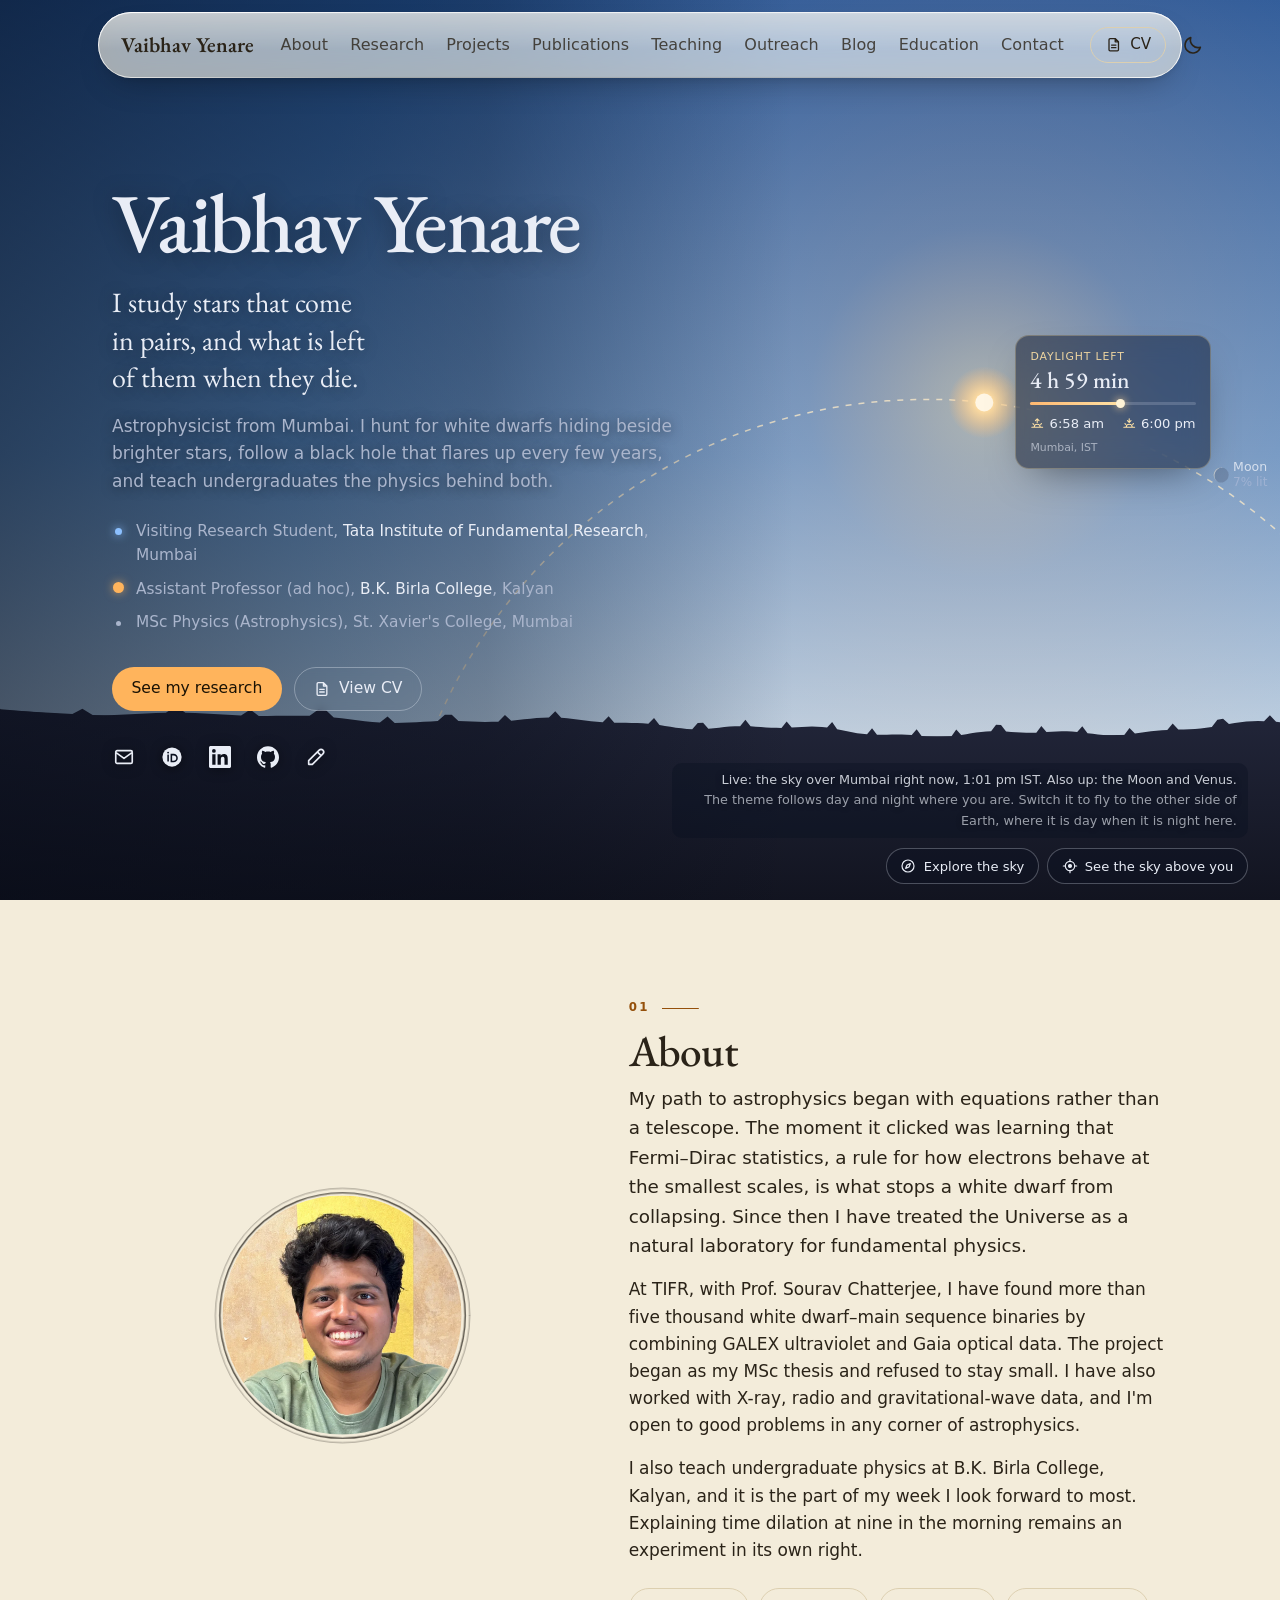
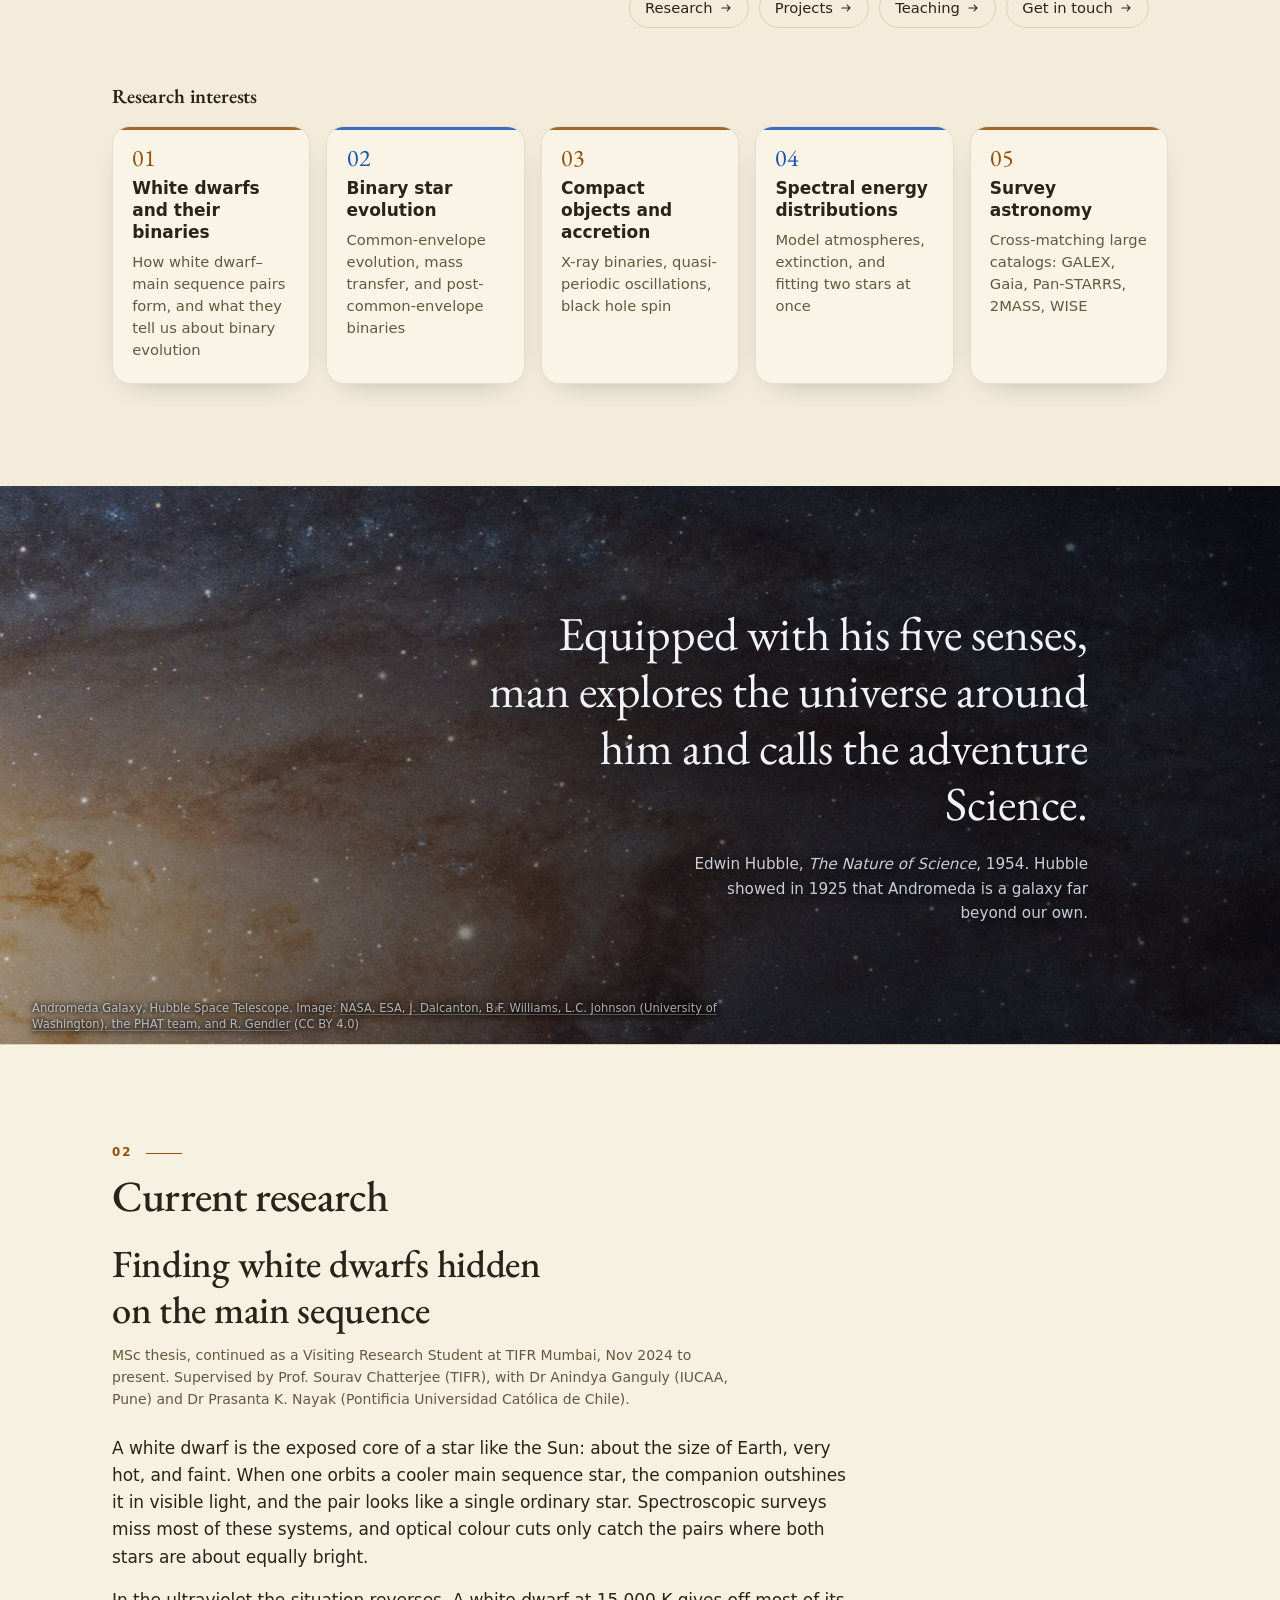
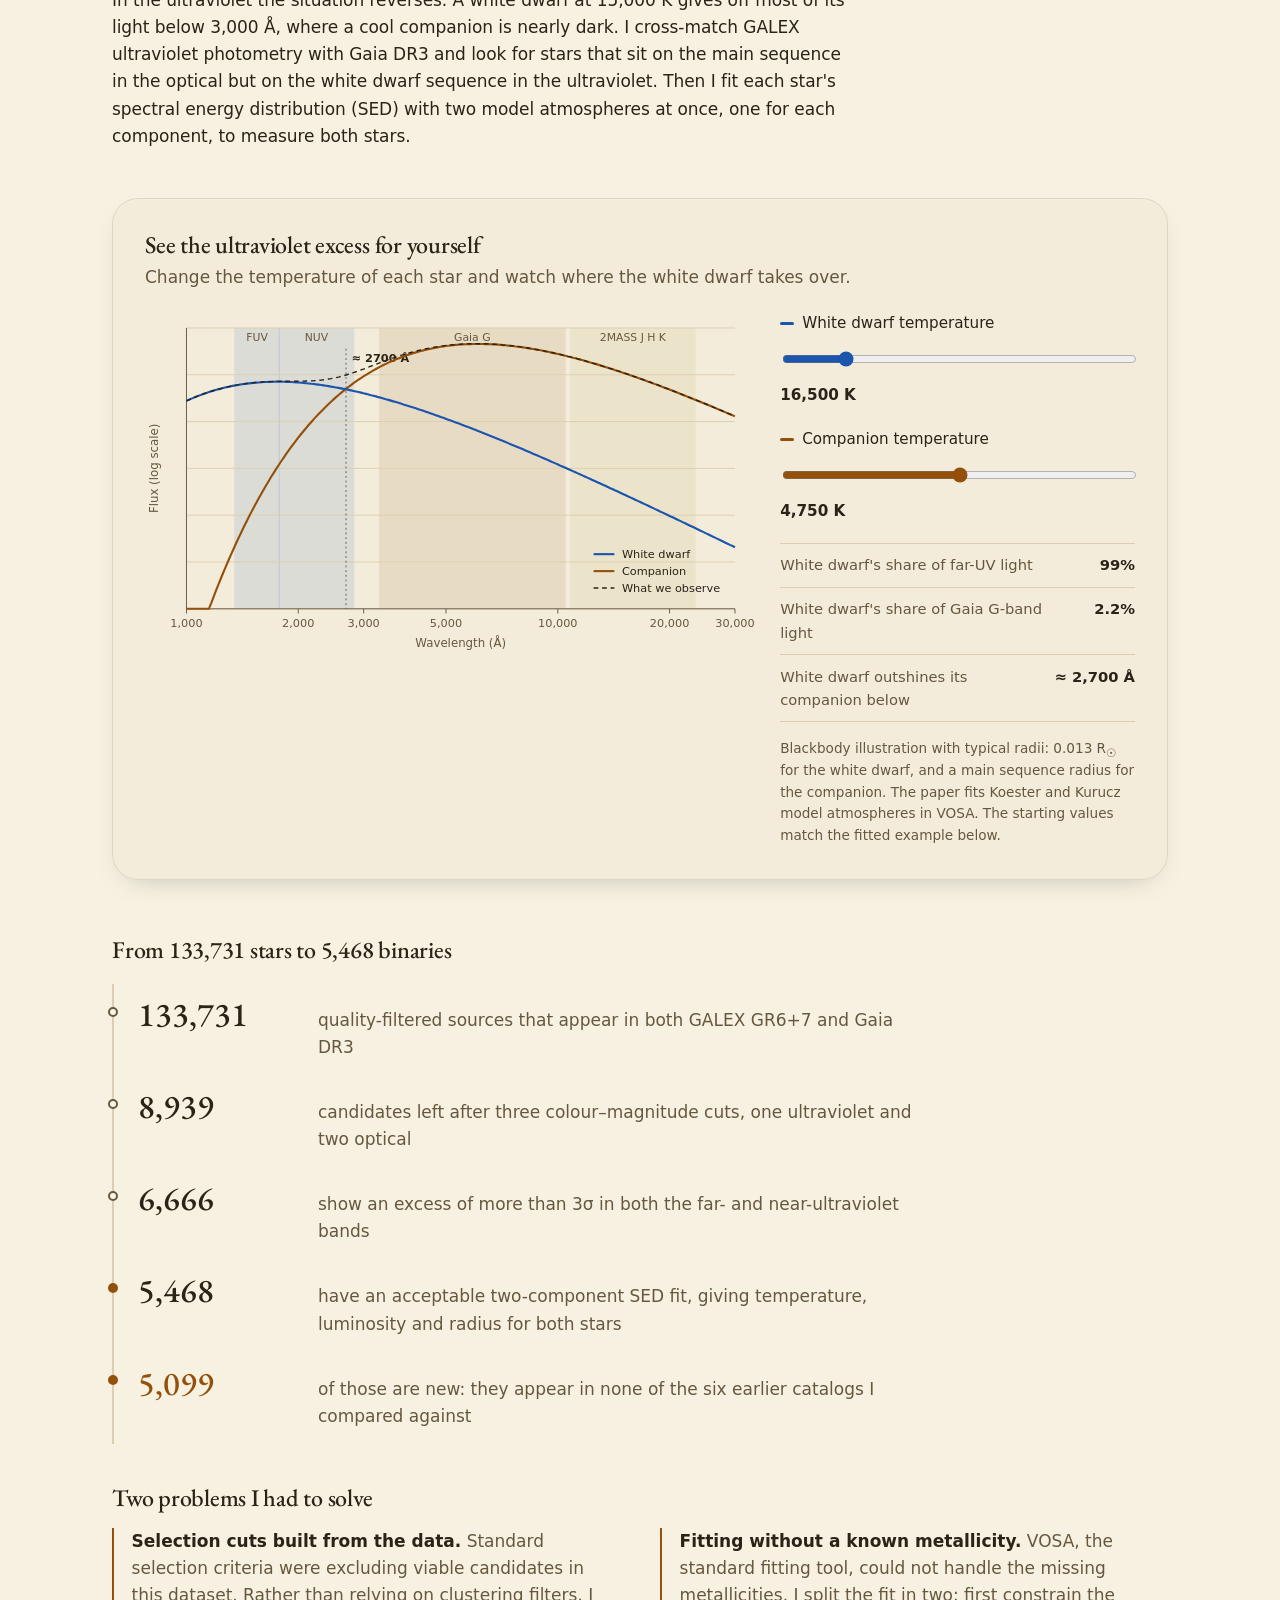
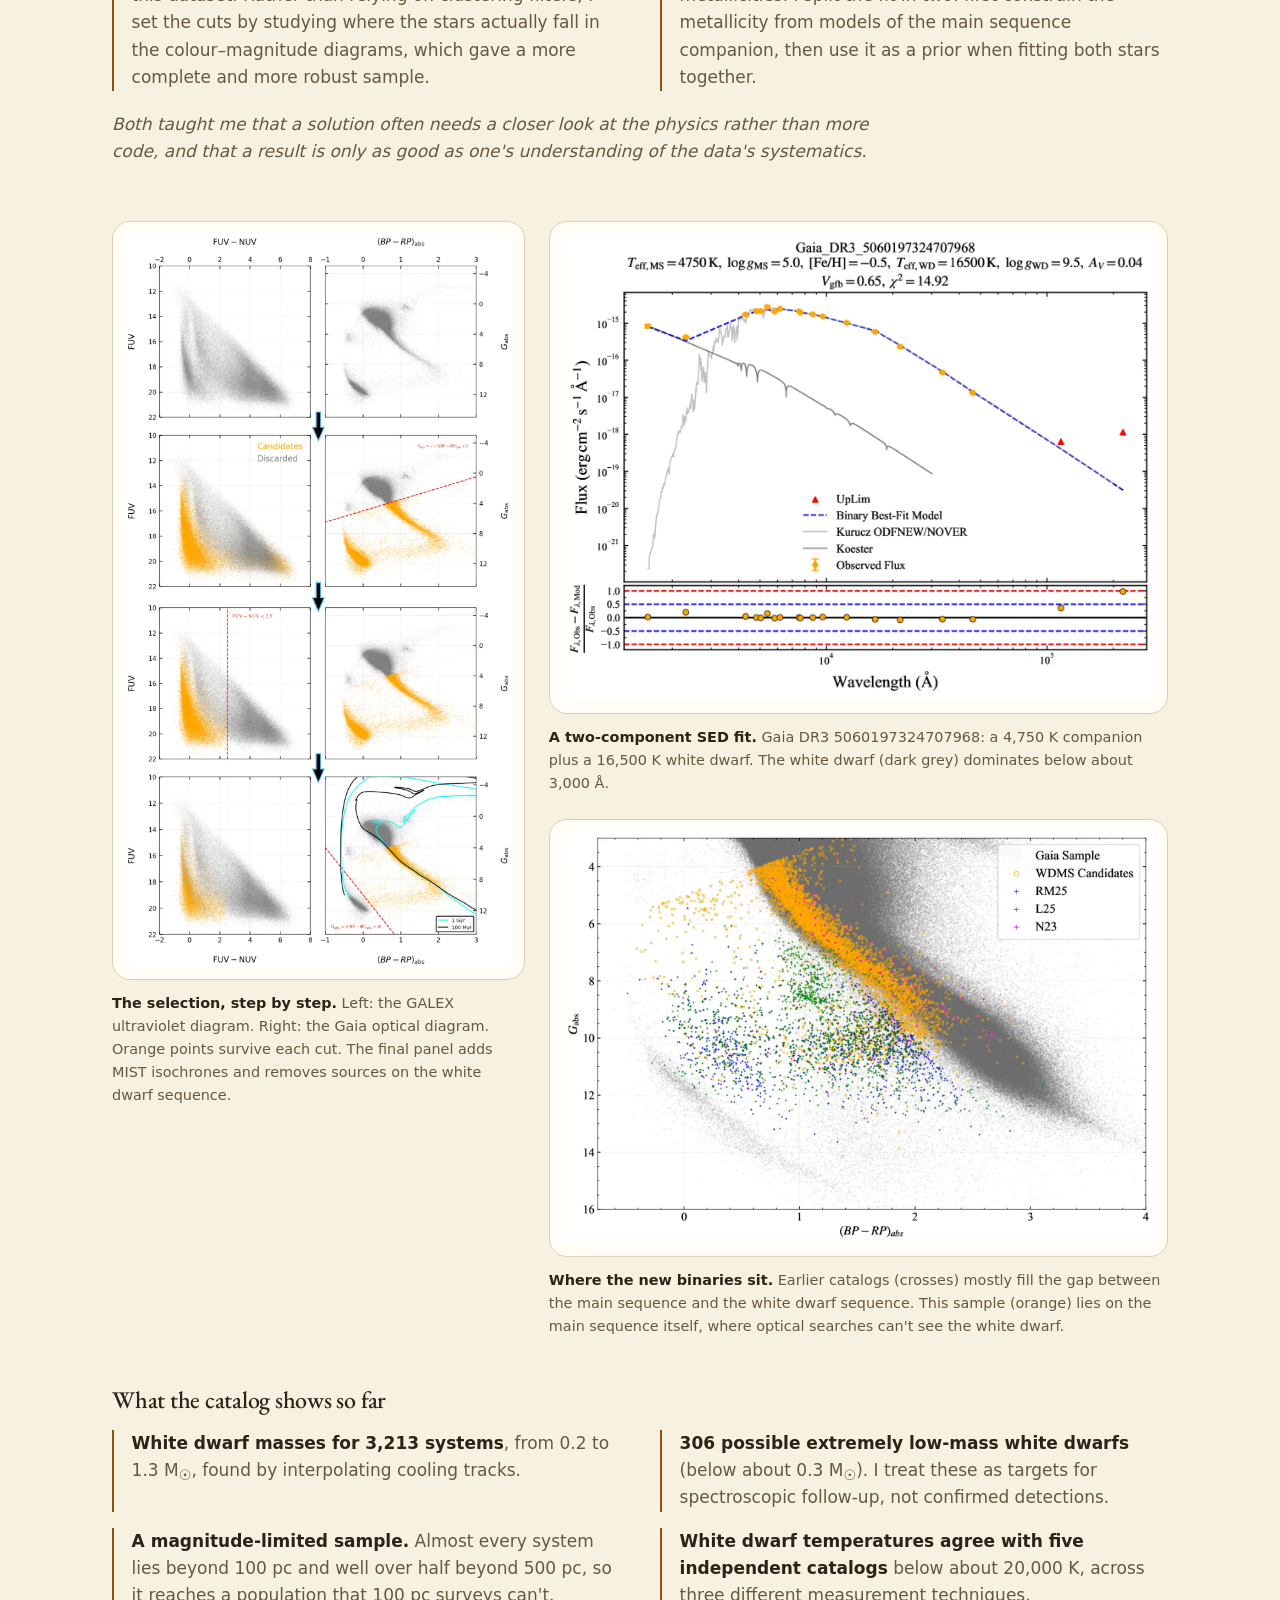
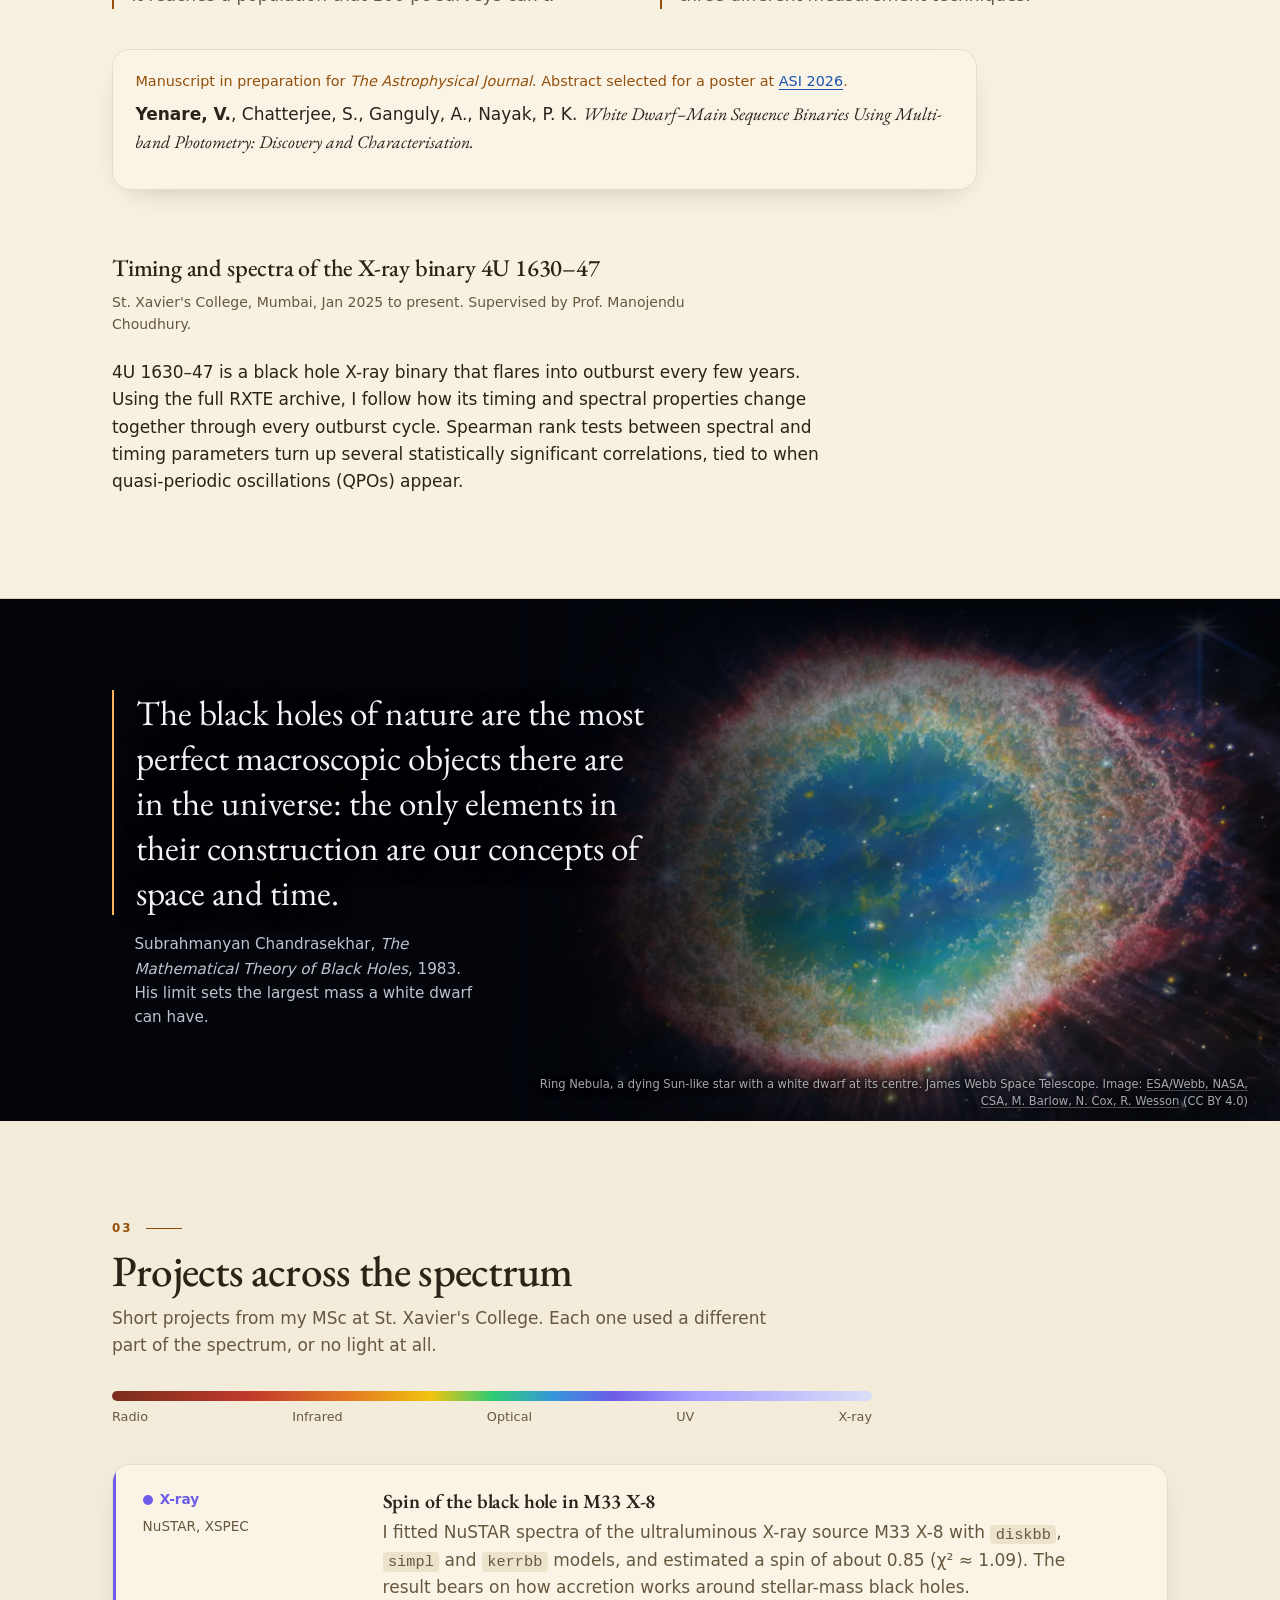
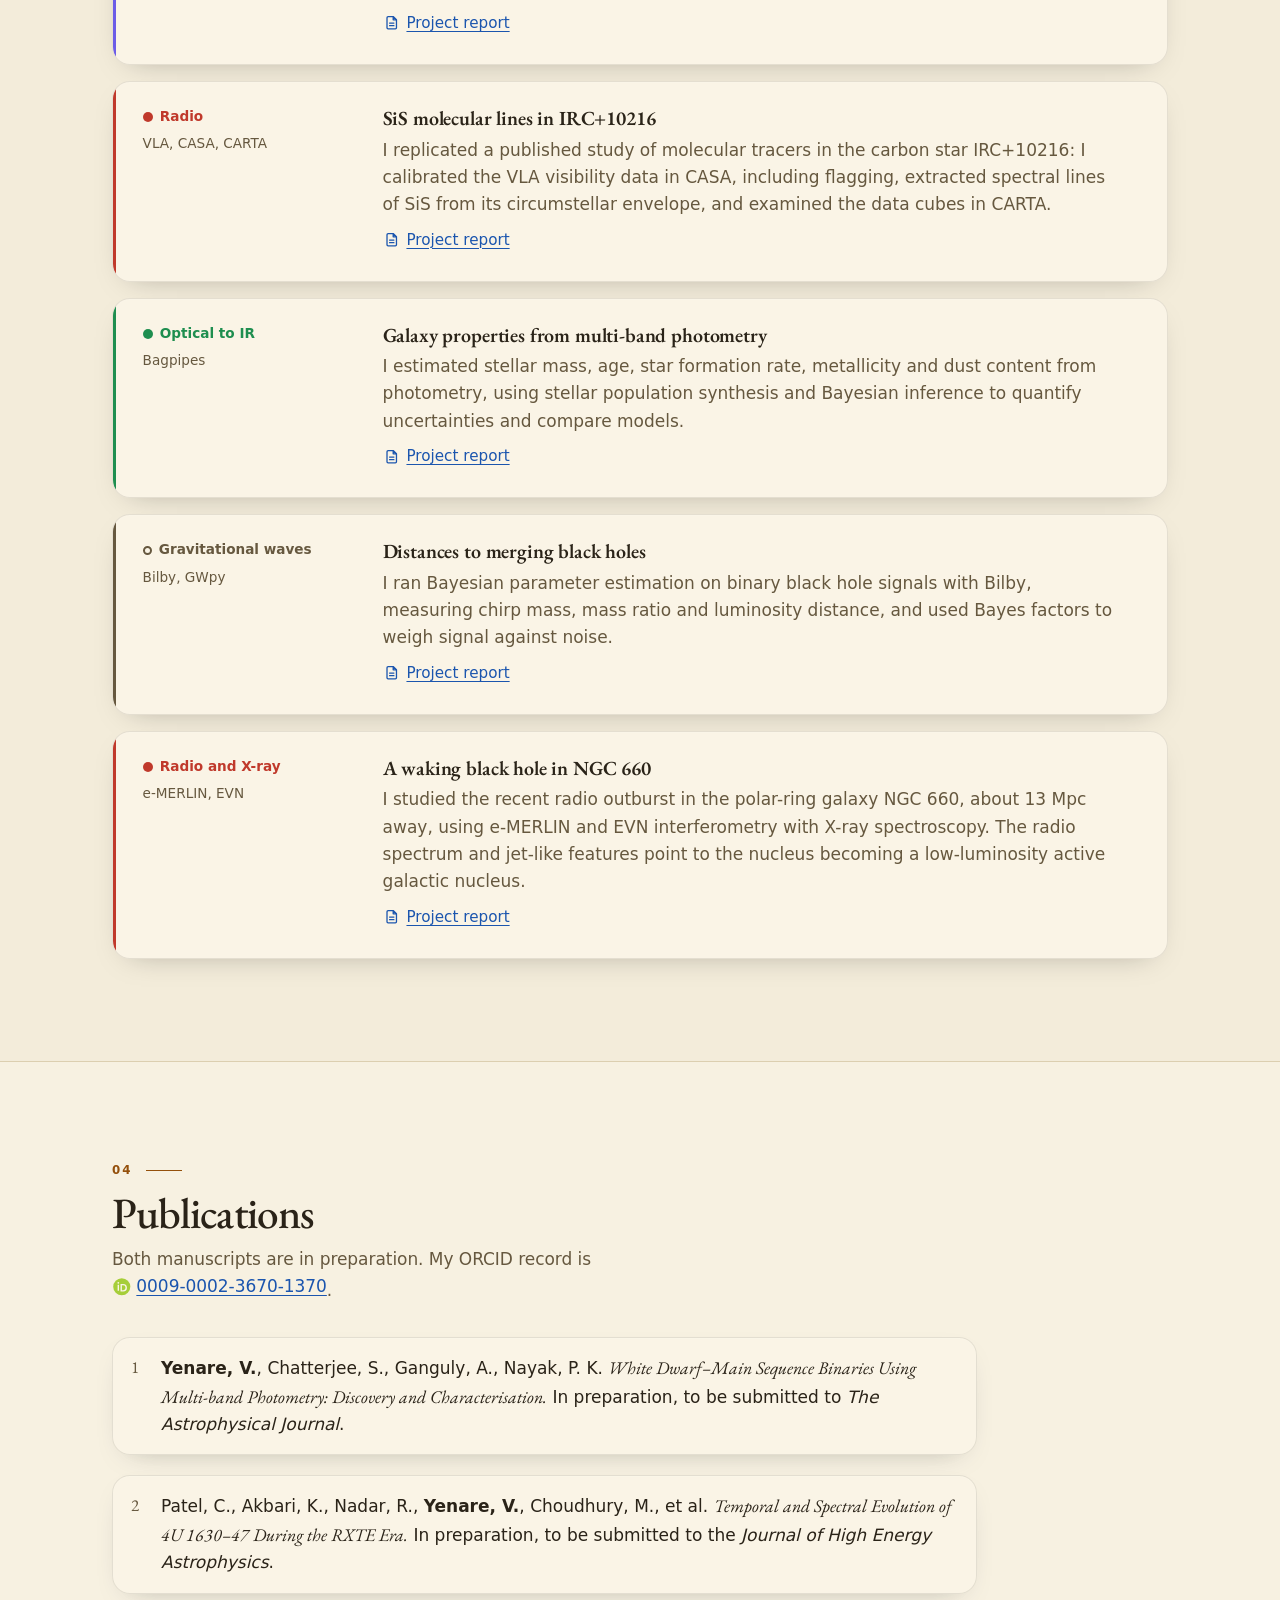
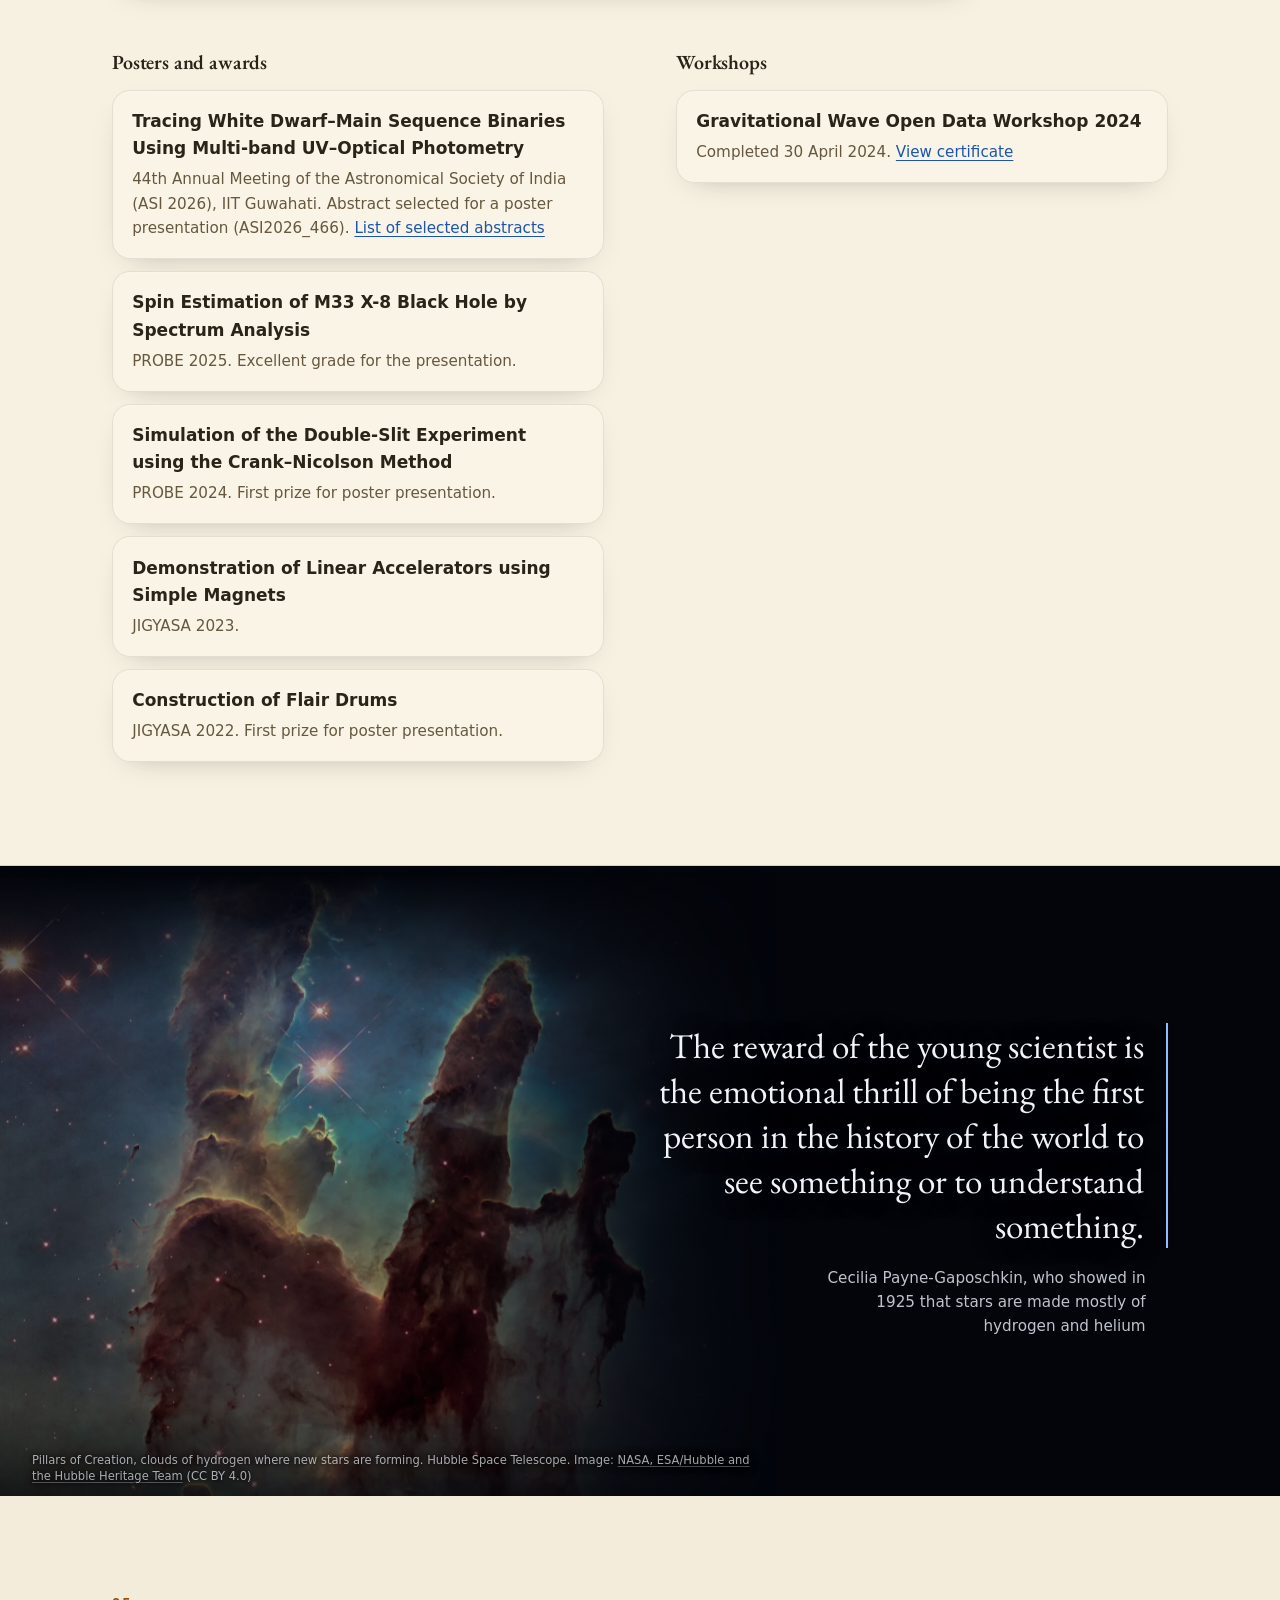
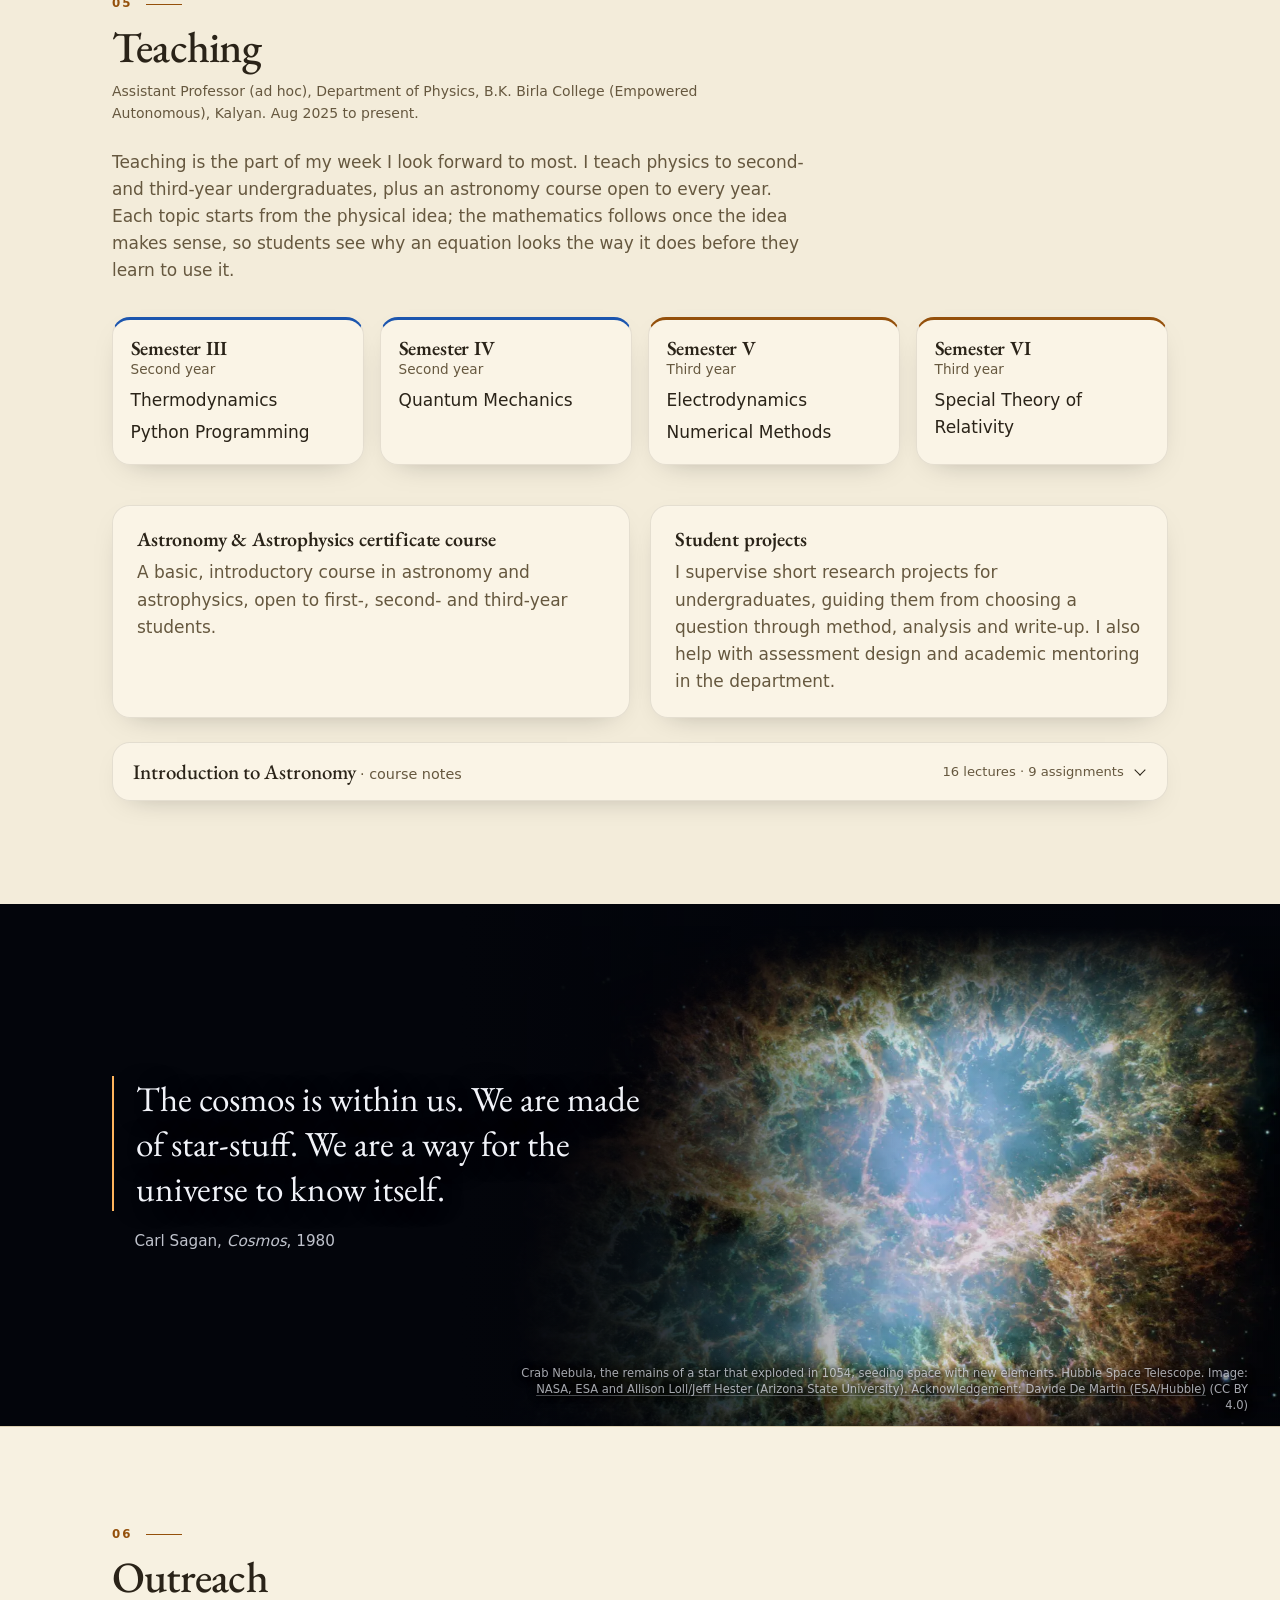
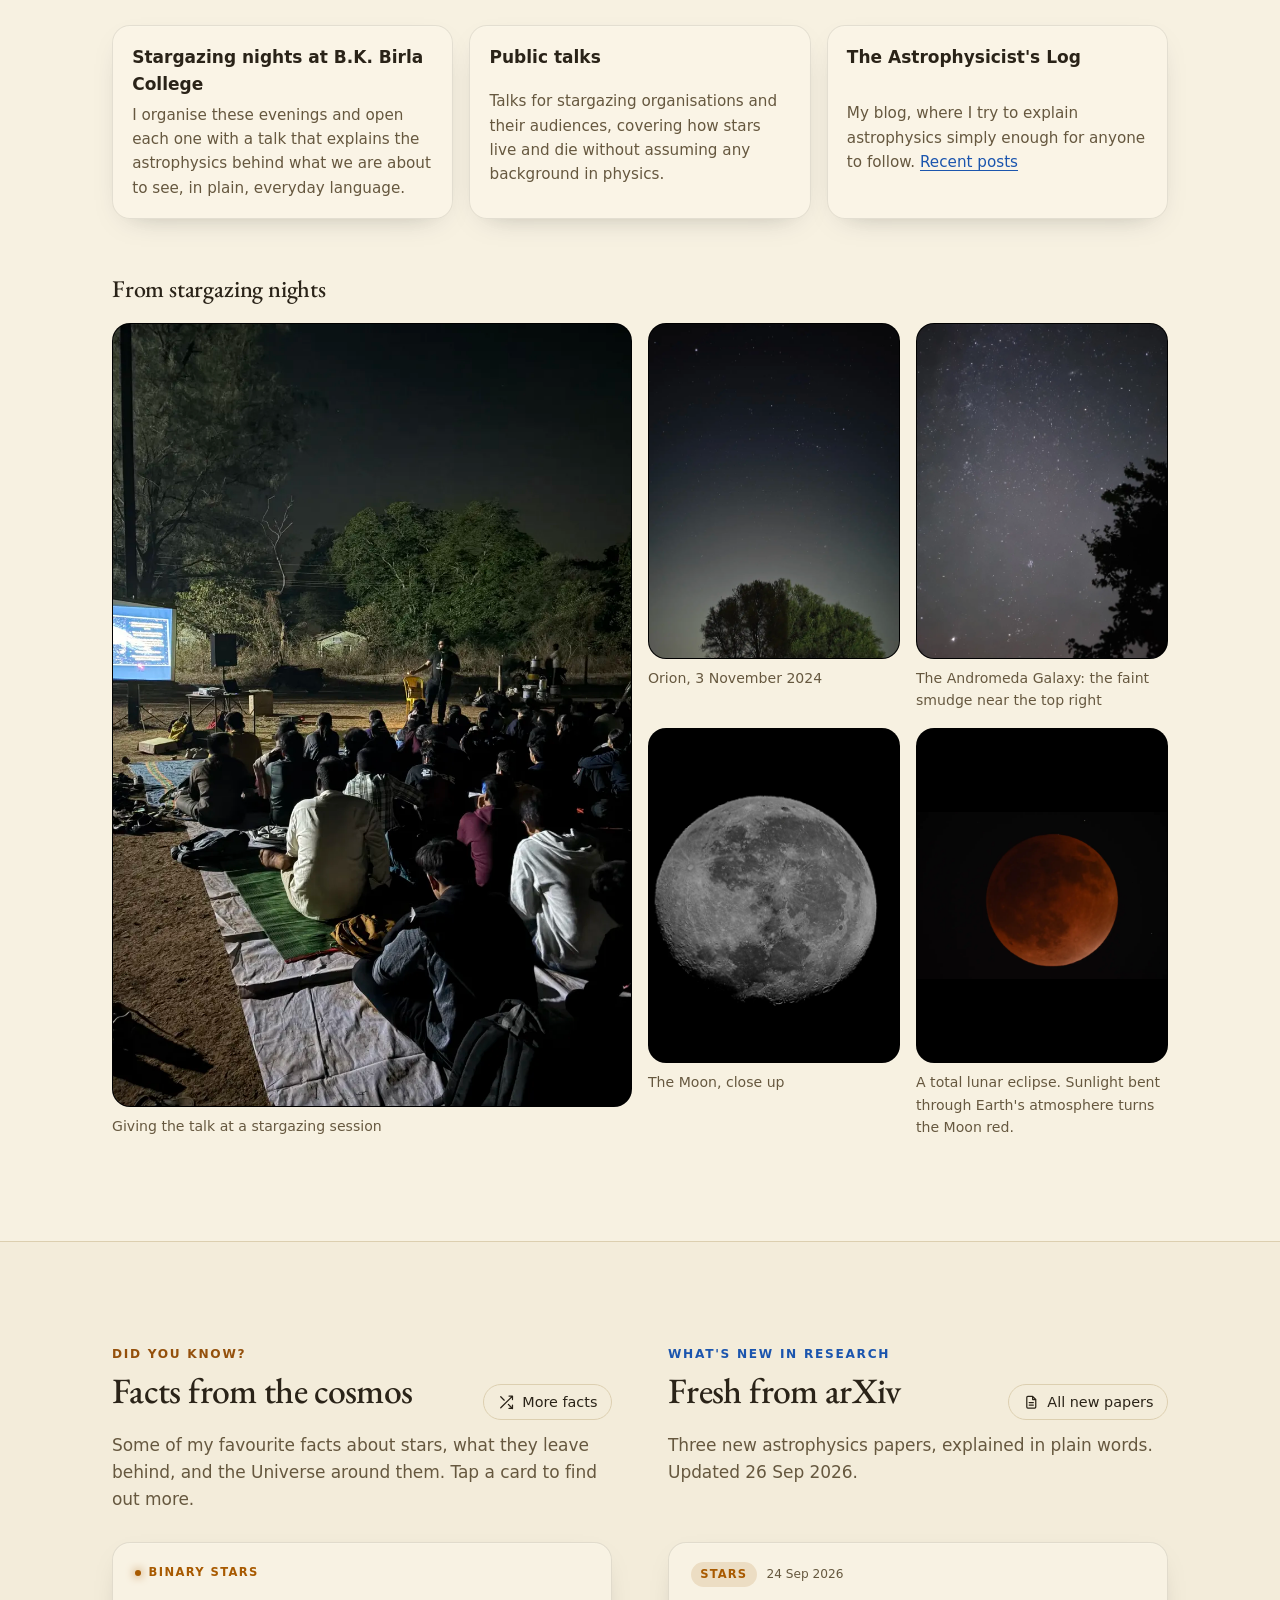
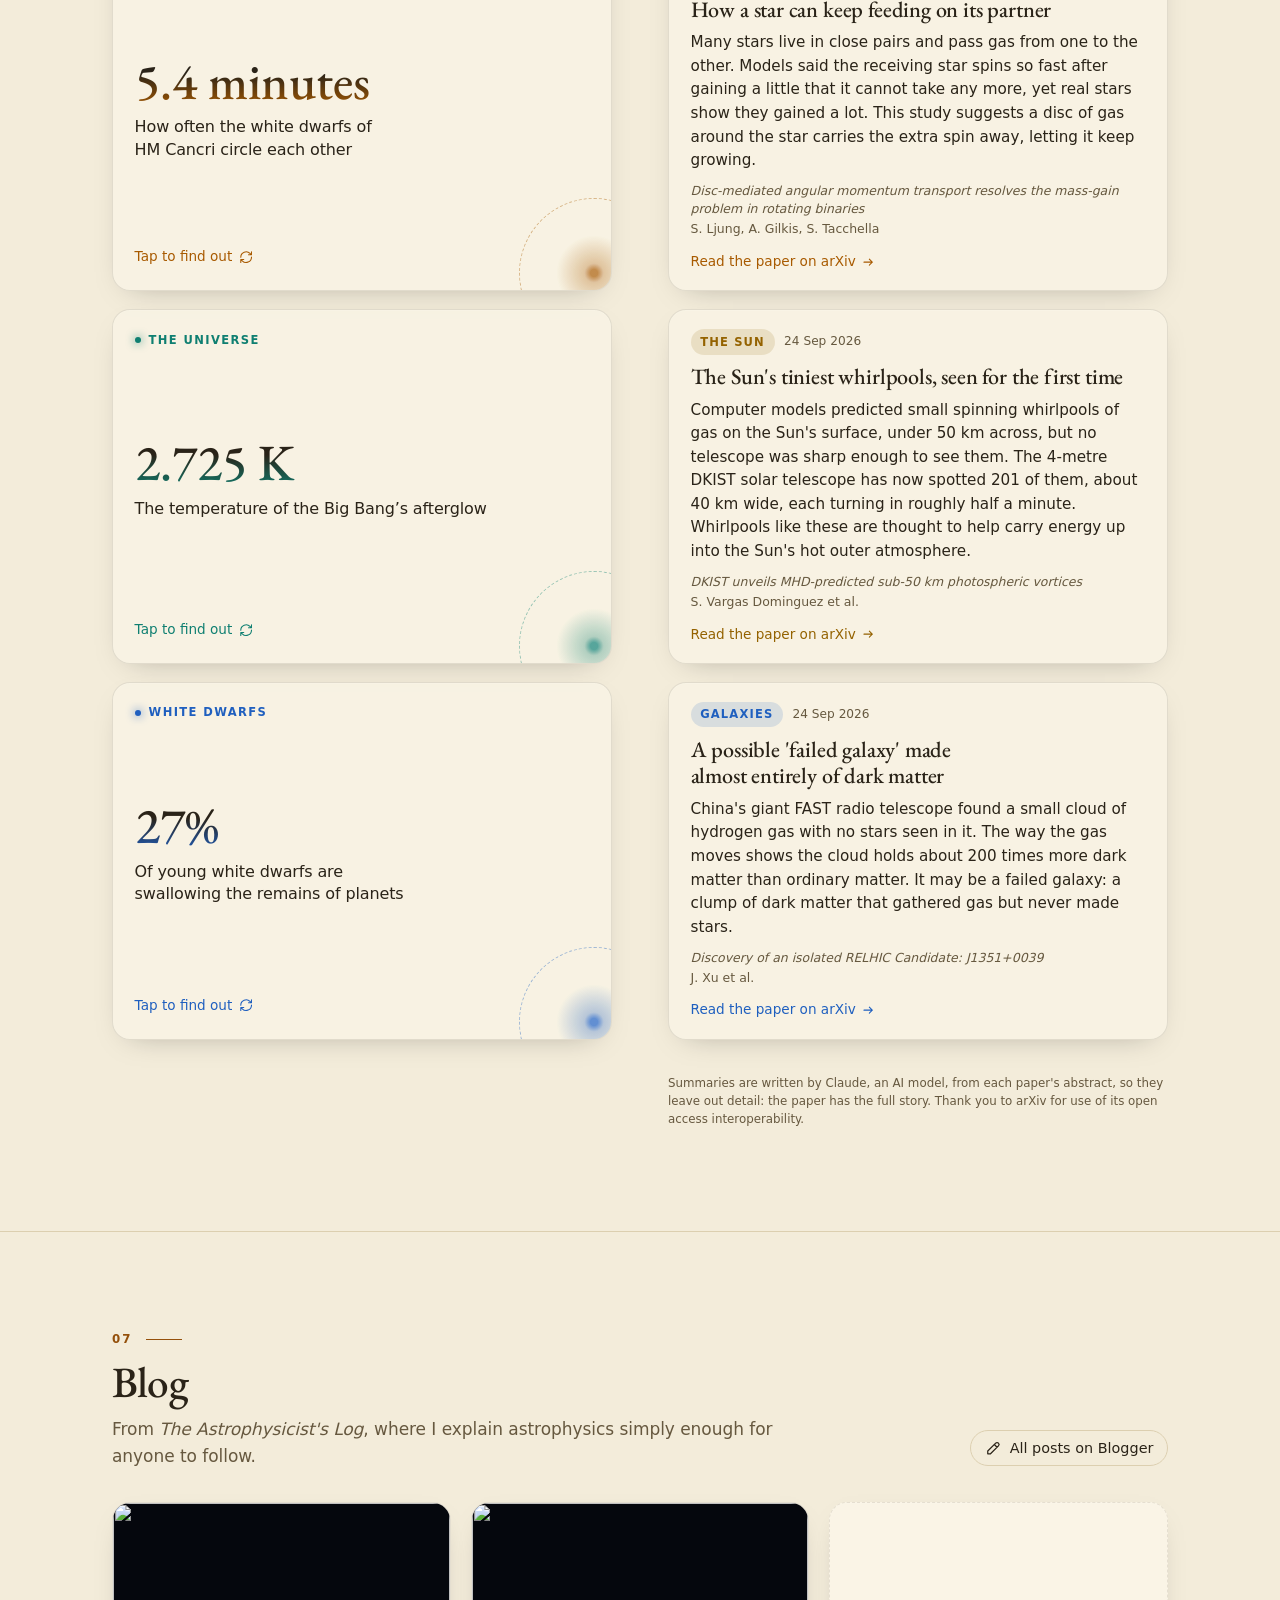
==== commit 81c7c927: "Back-to-top button: show only while scrolling up or at the end On phones the button sat over the end" ====
--- a/index.html
+++ b/index.html
@@ -1365,6 +1365,6 @@
   <script src="assets/js/orbits.js?v=20261014c" defer></script>
   <script src="assets/js/facts.js?v=20261014c" defer></script>
   <script src="assets/js/news.js?v=20261014c" defer></script>
-  <script src="assets/js/site.js?v=20261014c" defer></script>
+  <script src="assets/js/site.js?v=20261104b" defer></script>
 </body>
 </html>
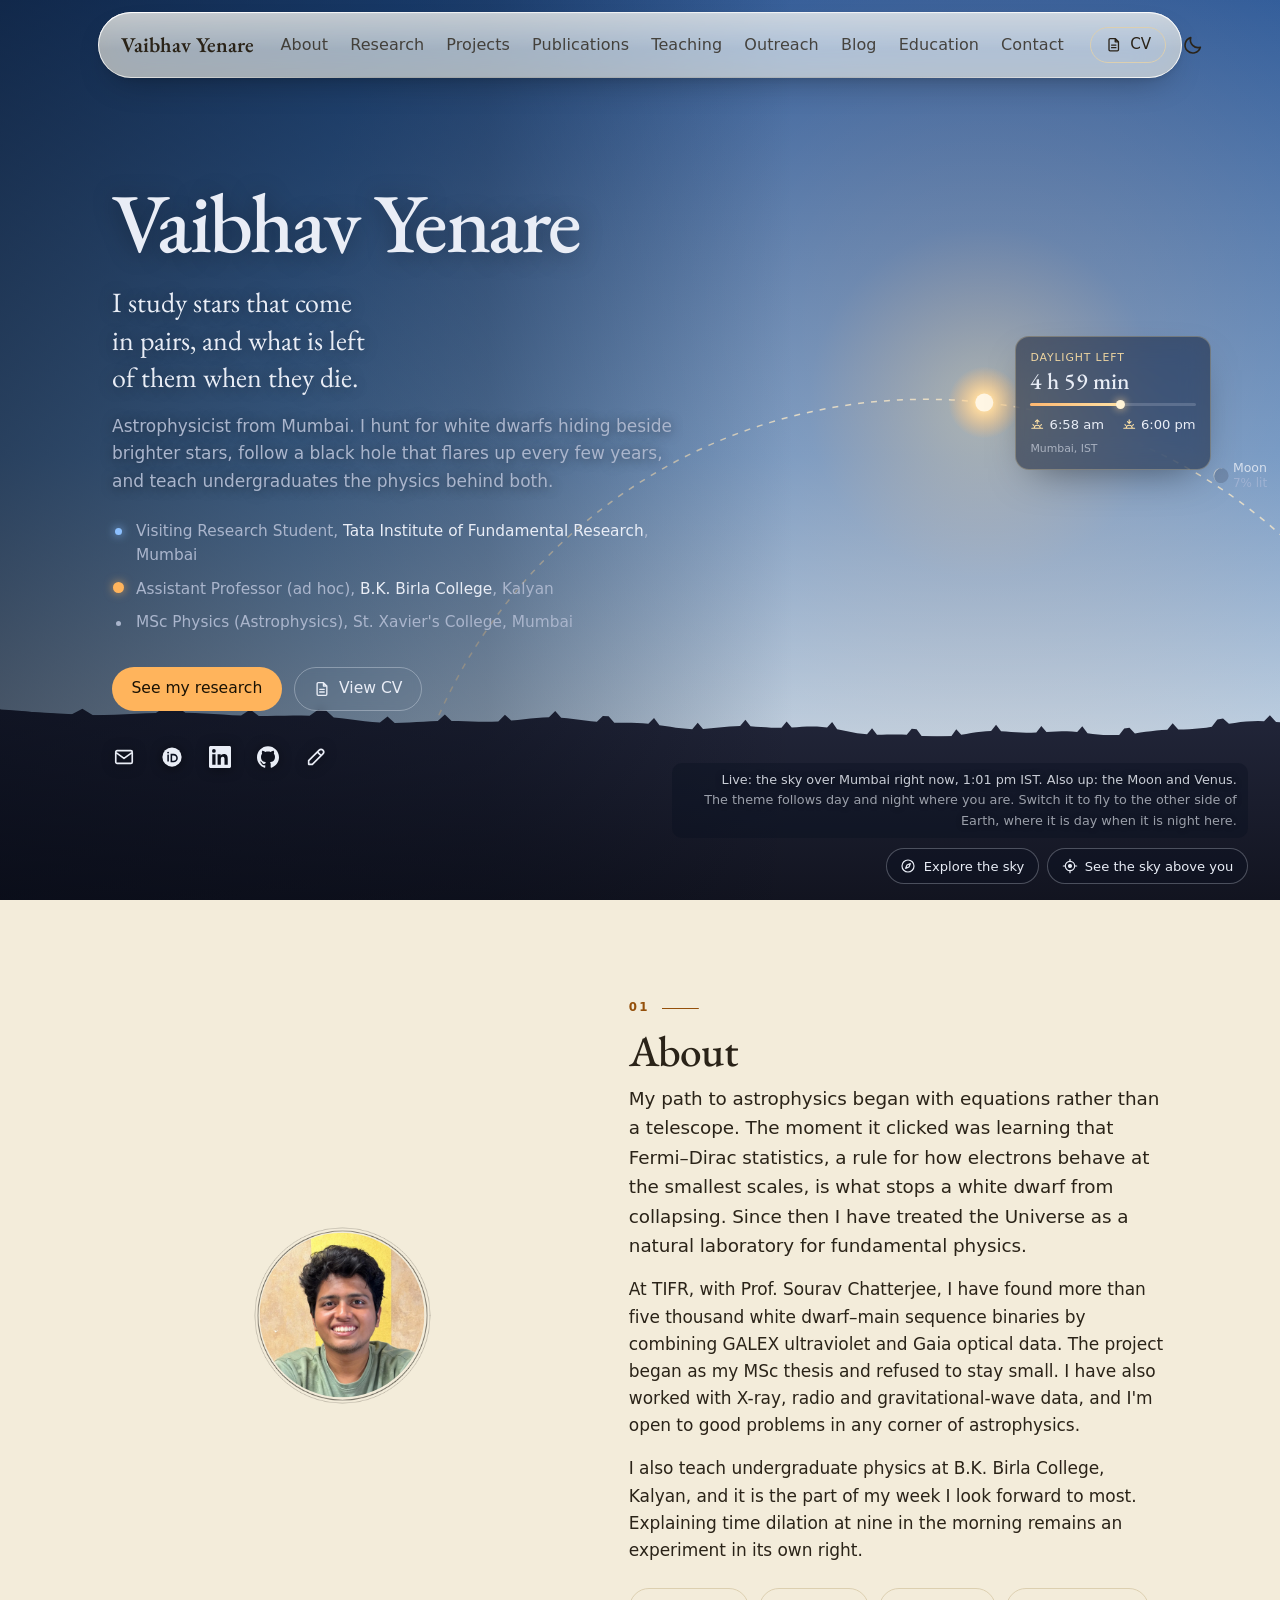
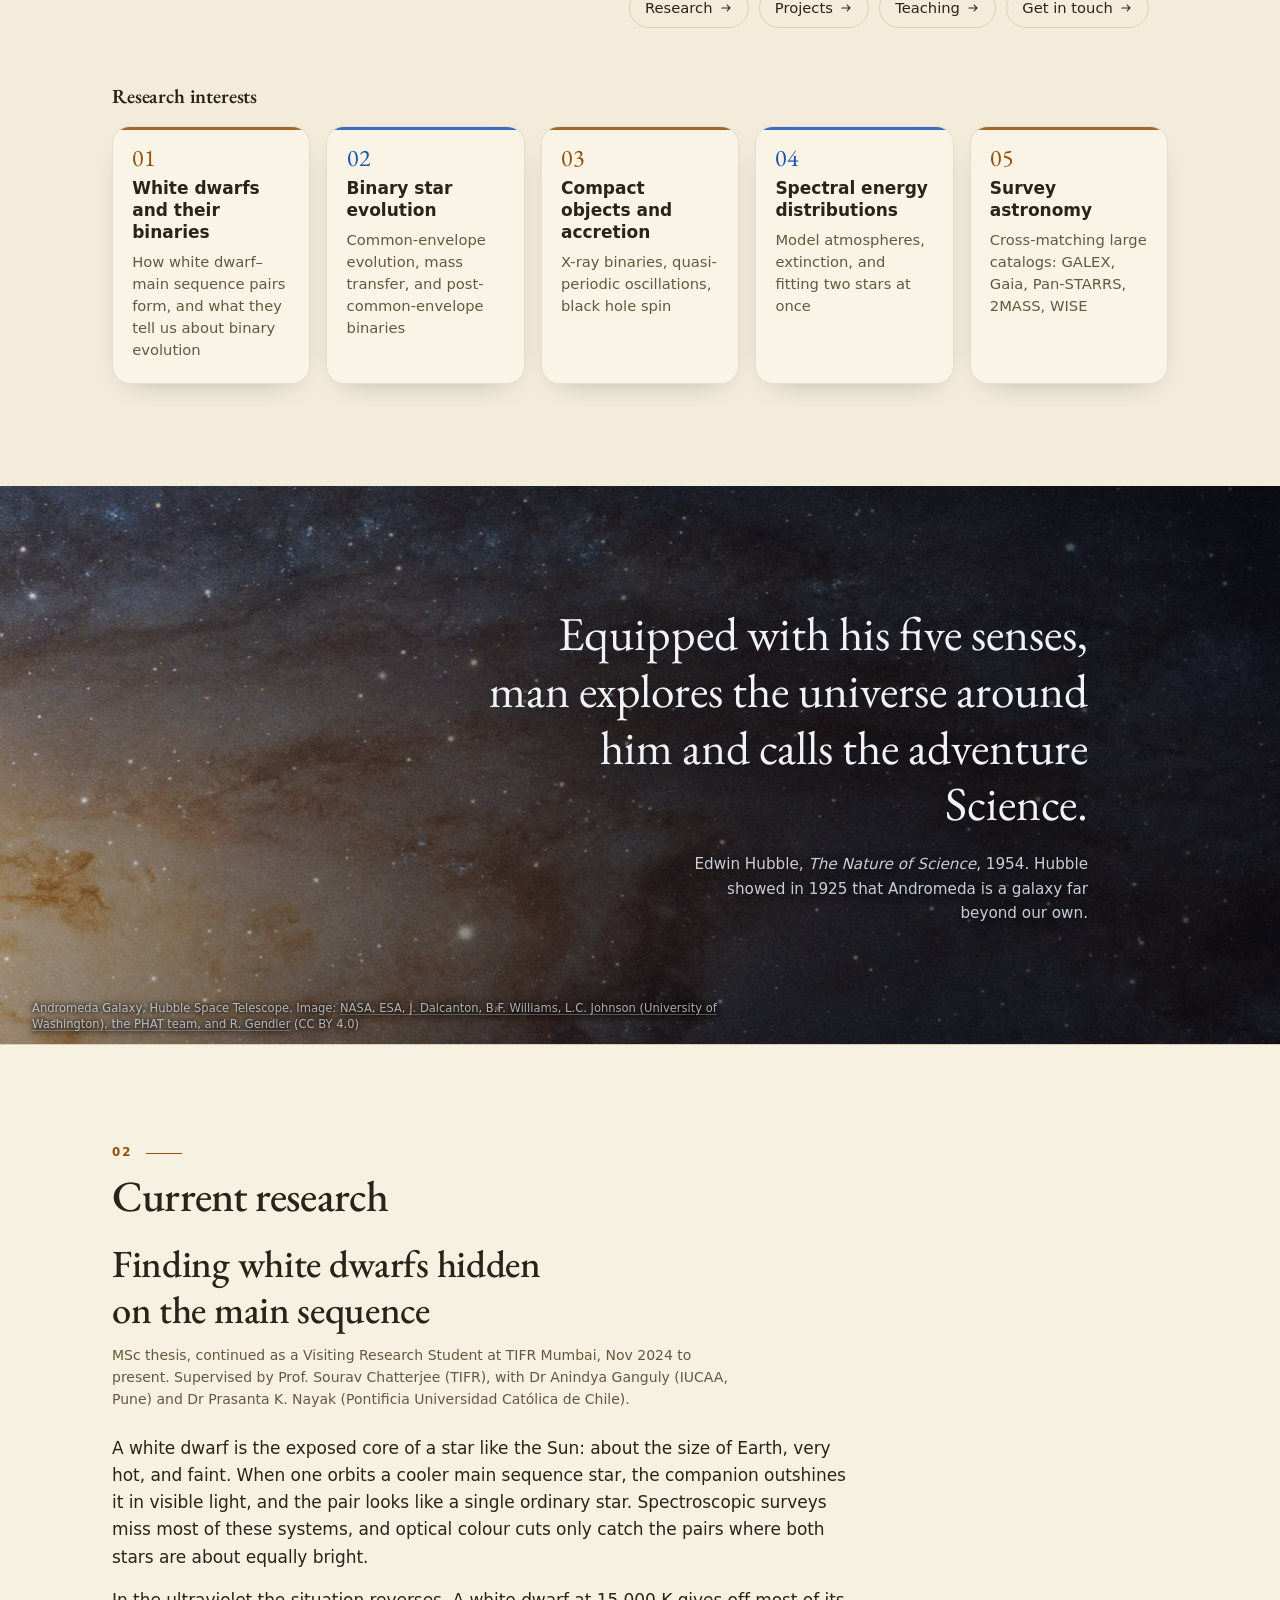
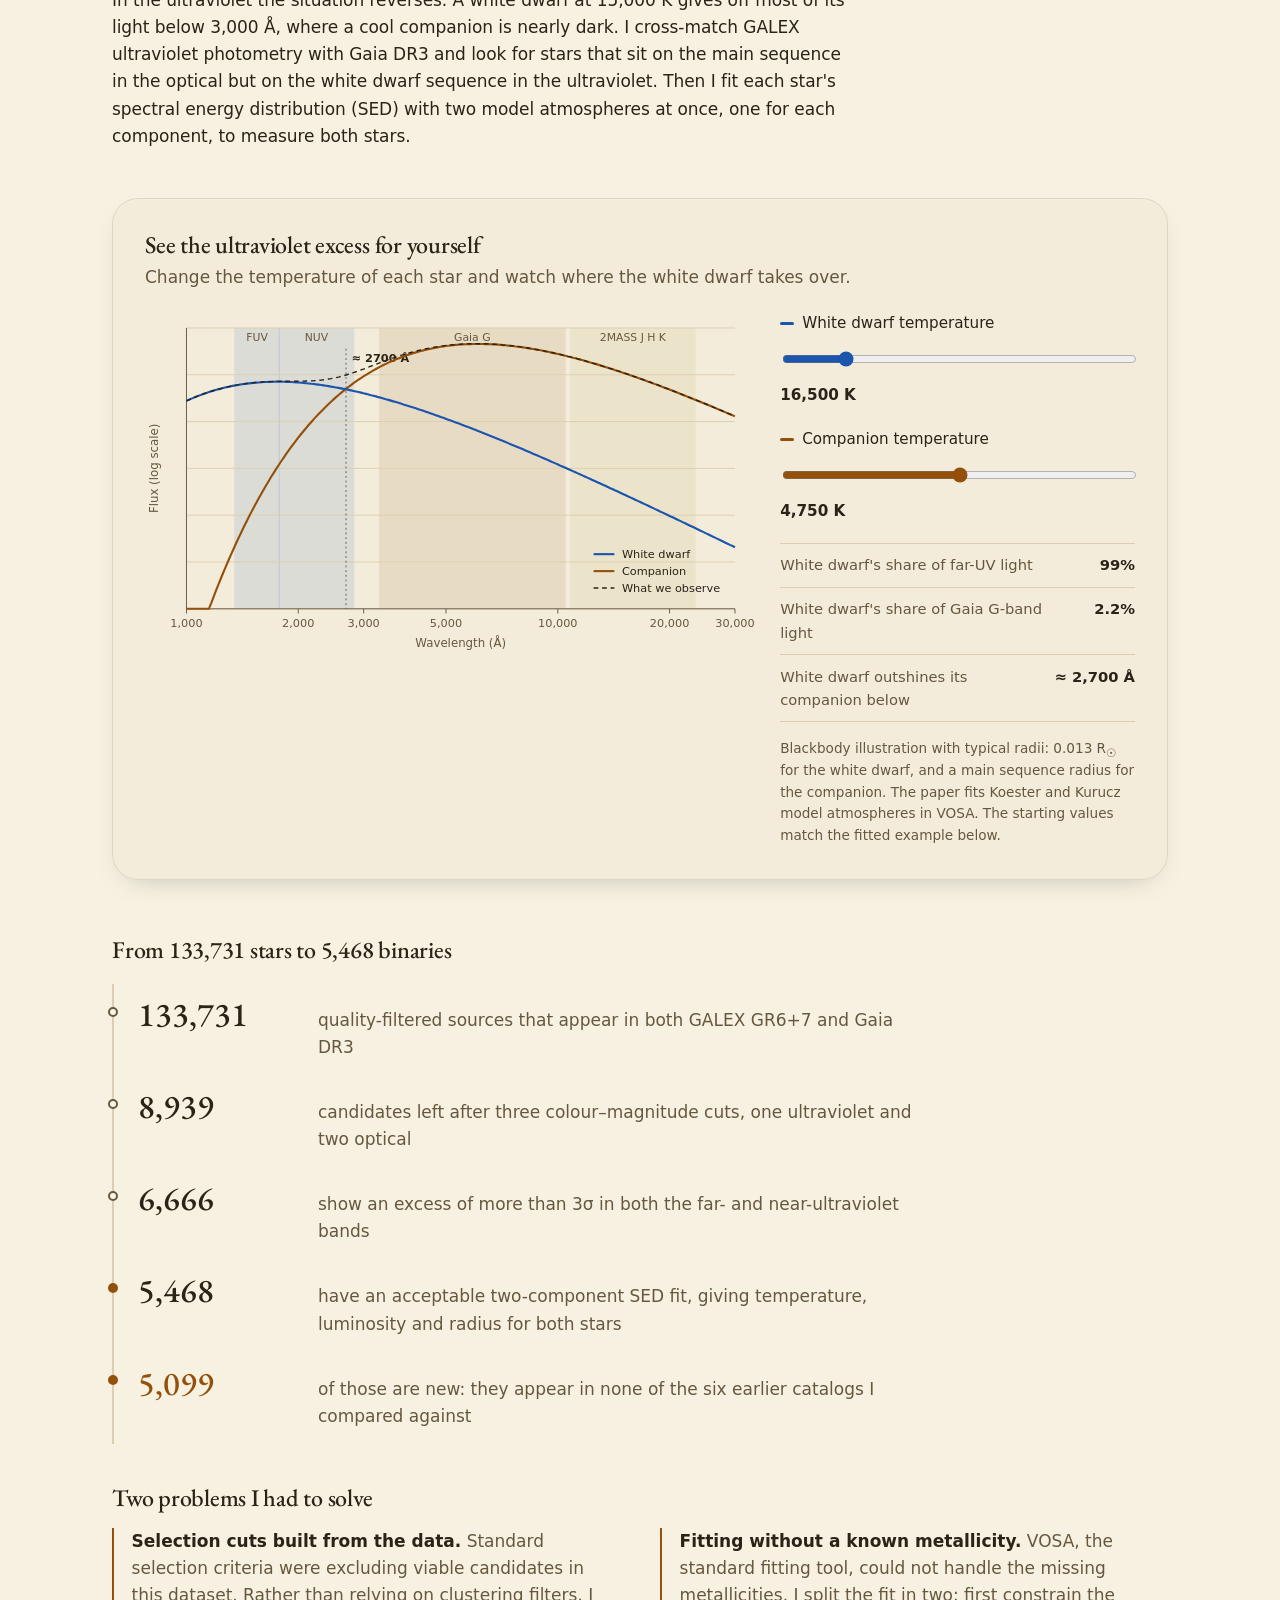
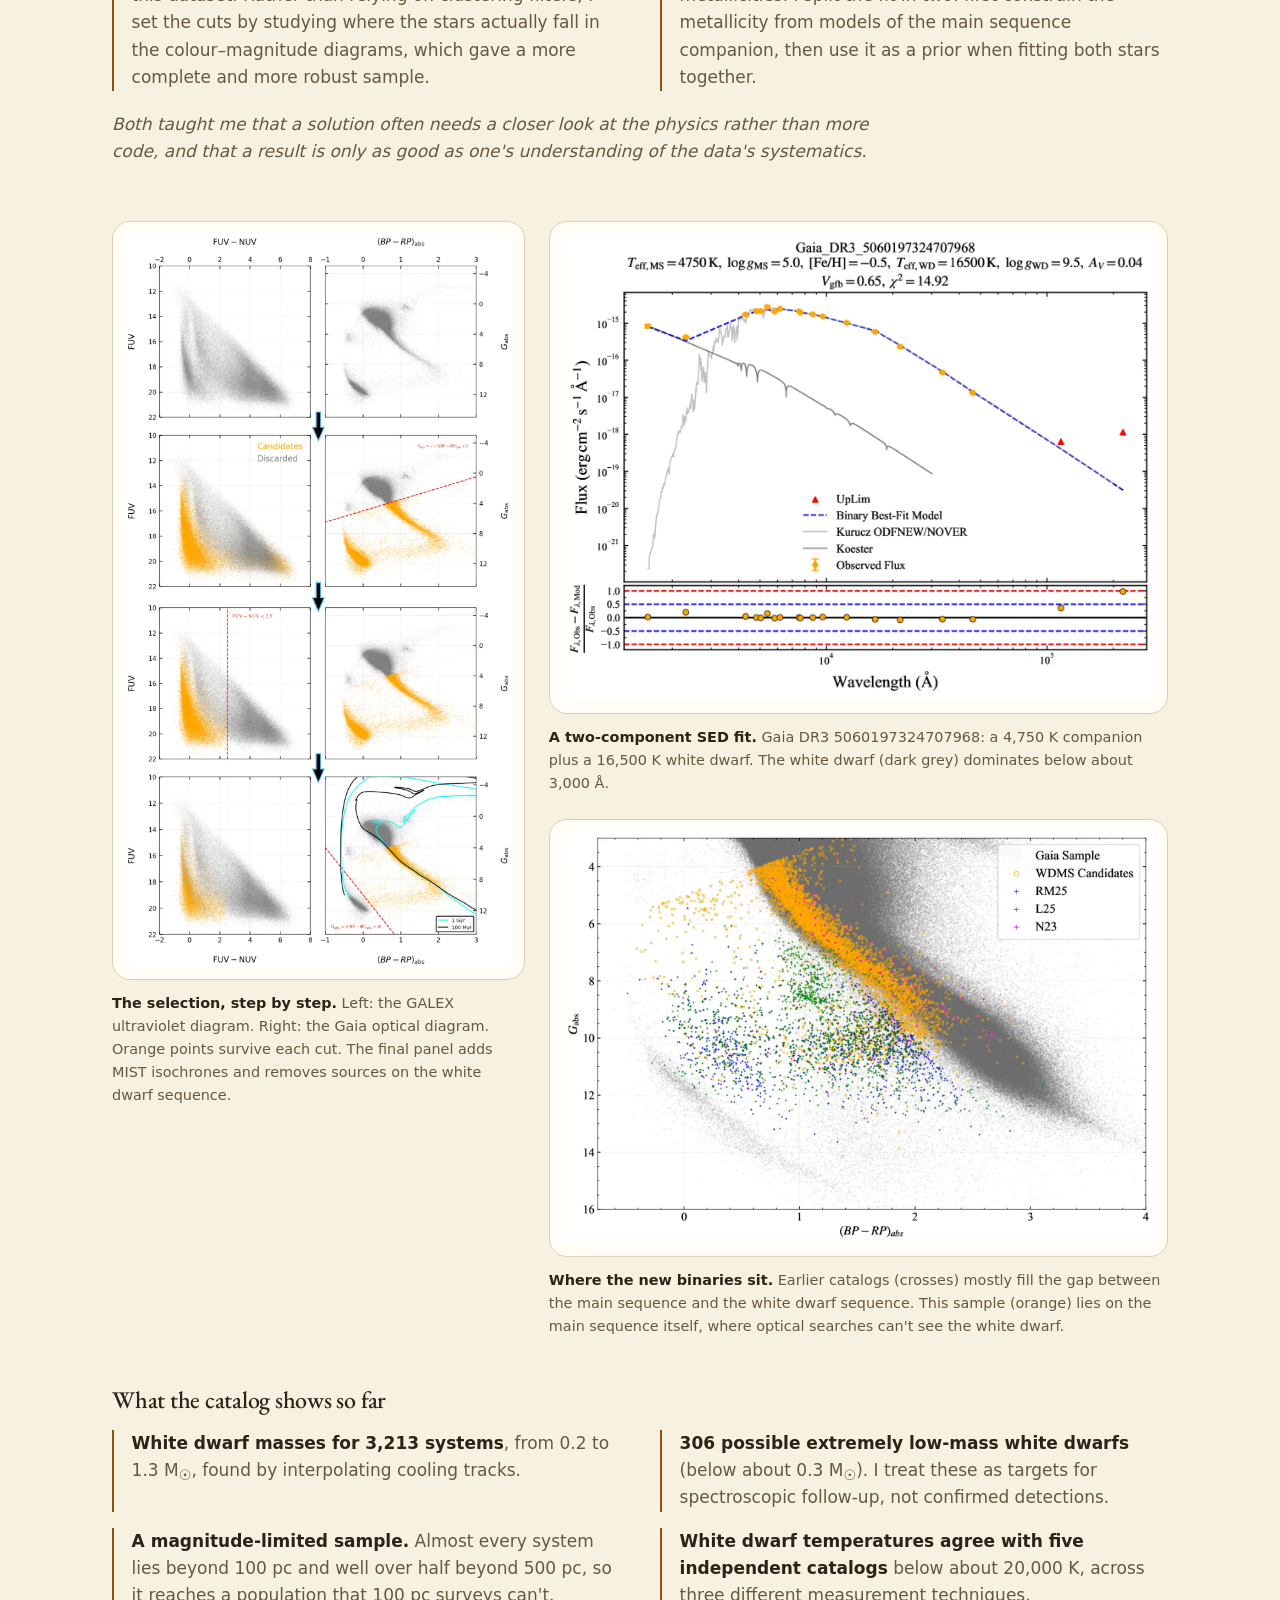
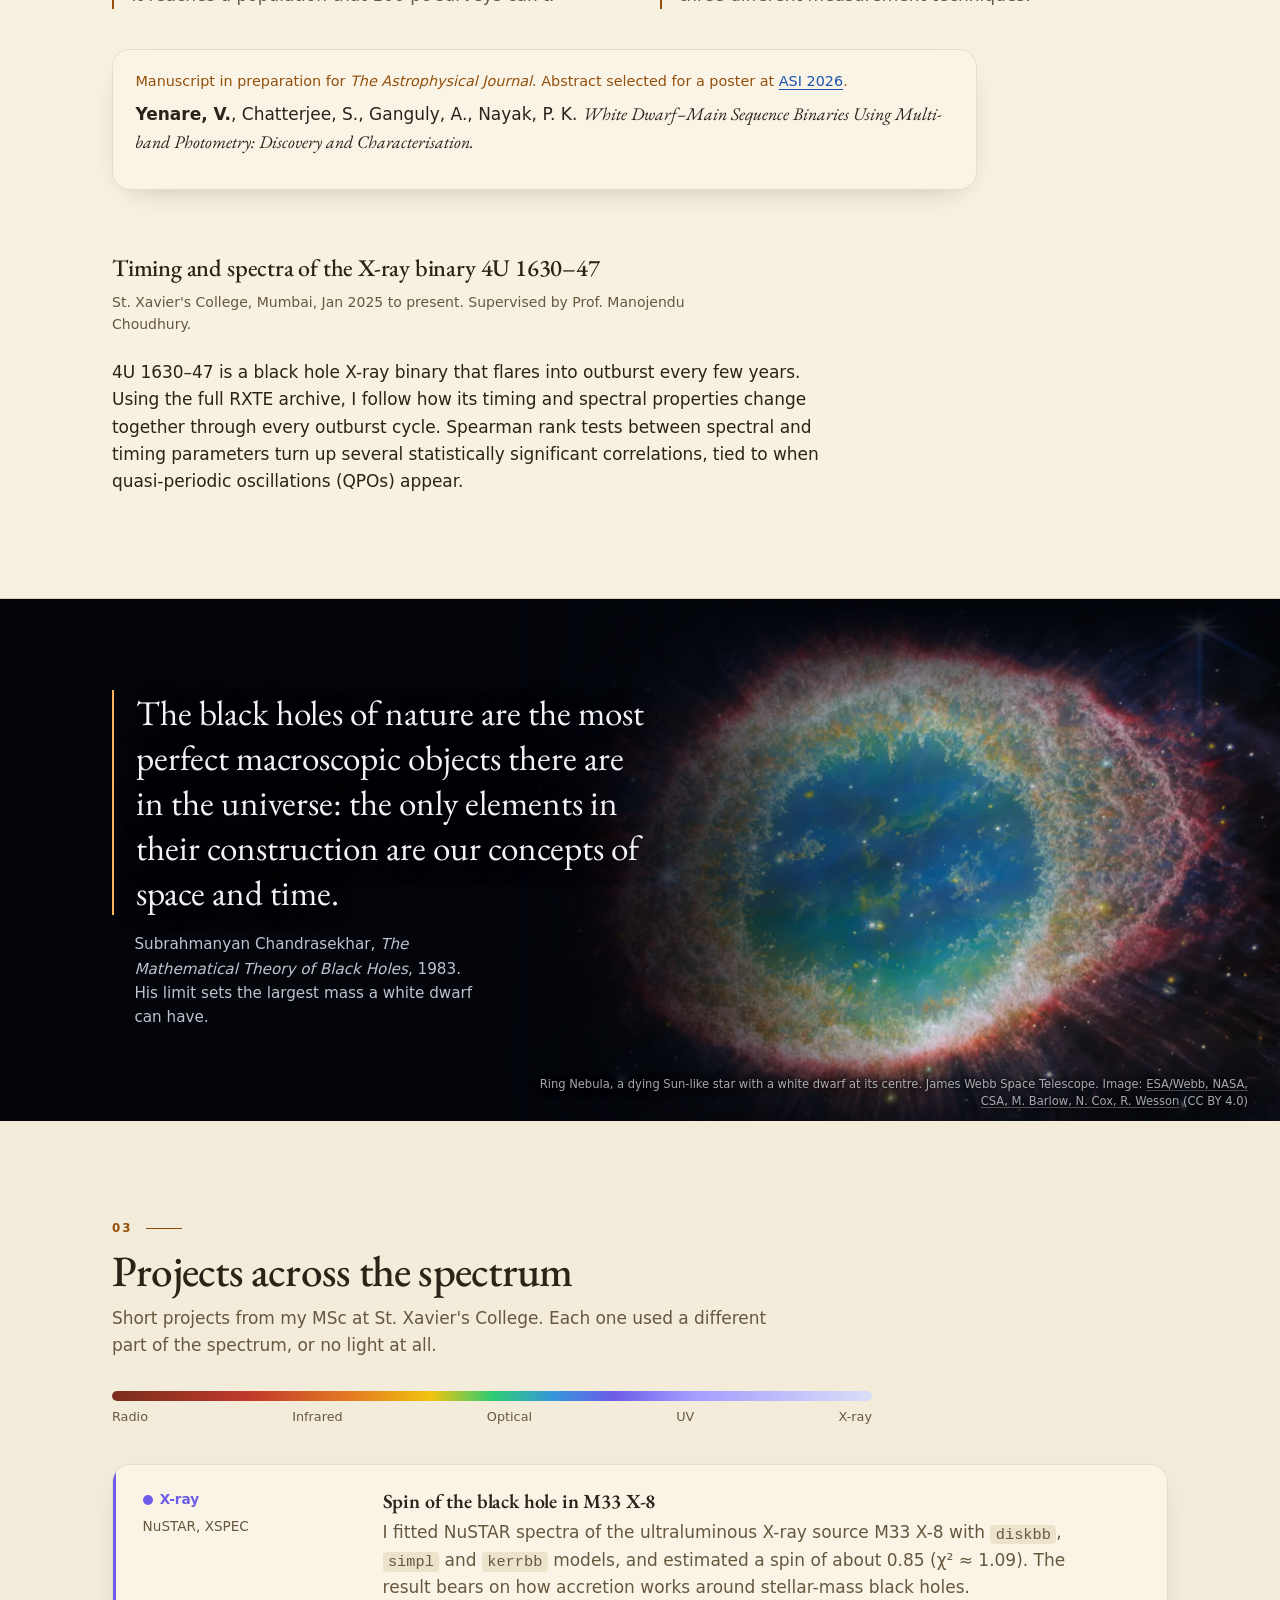
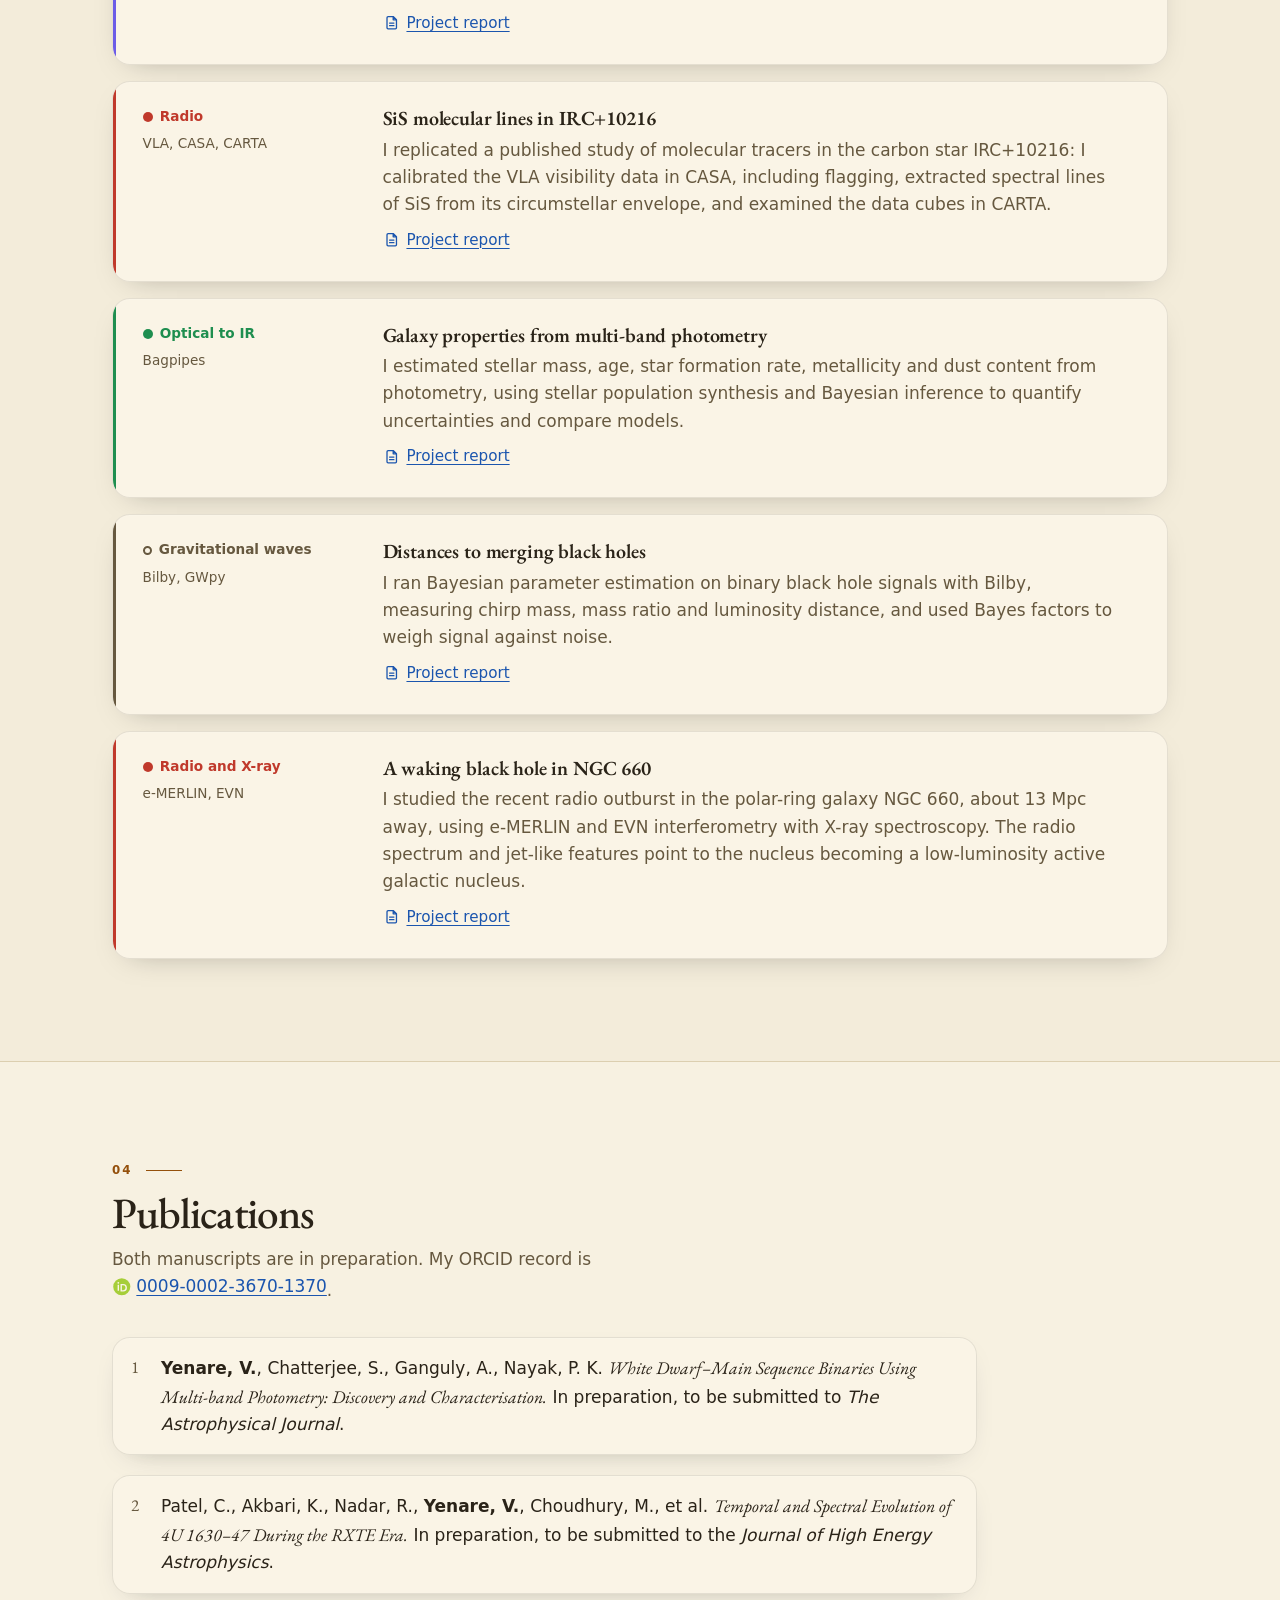
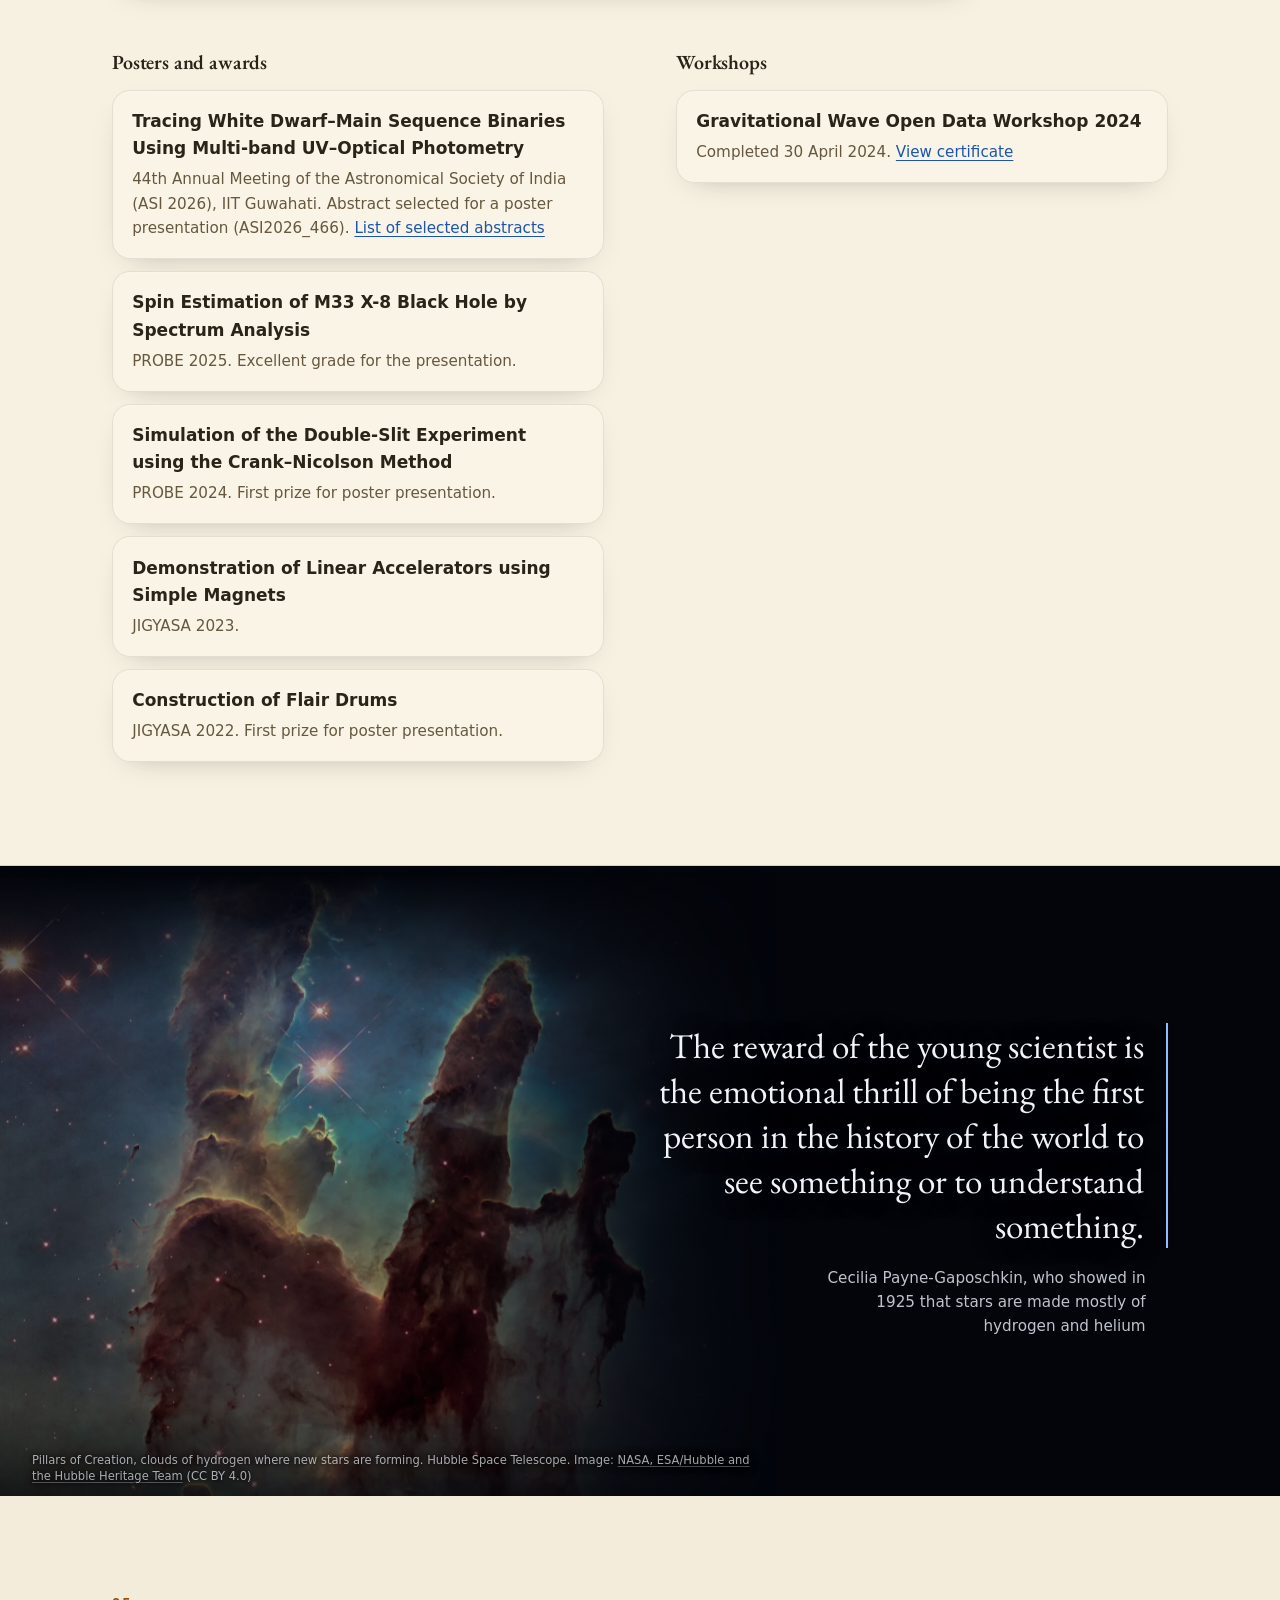
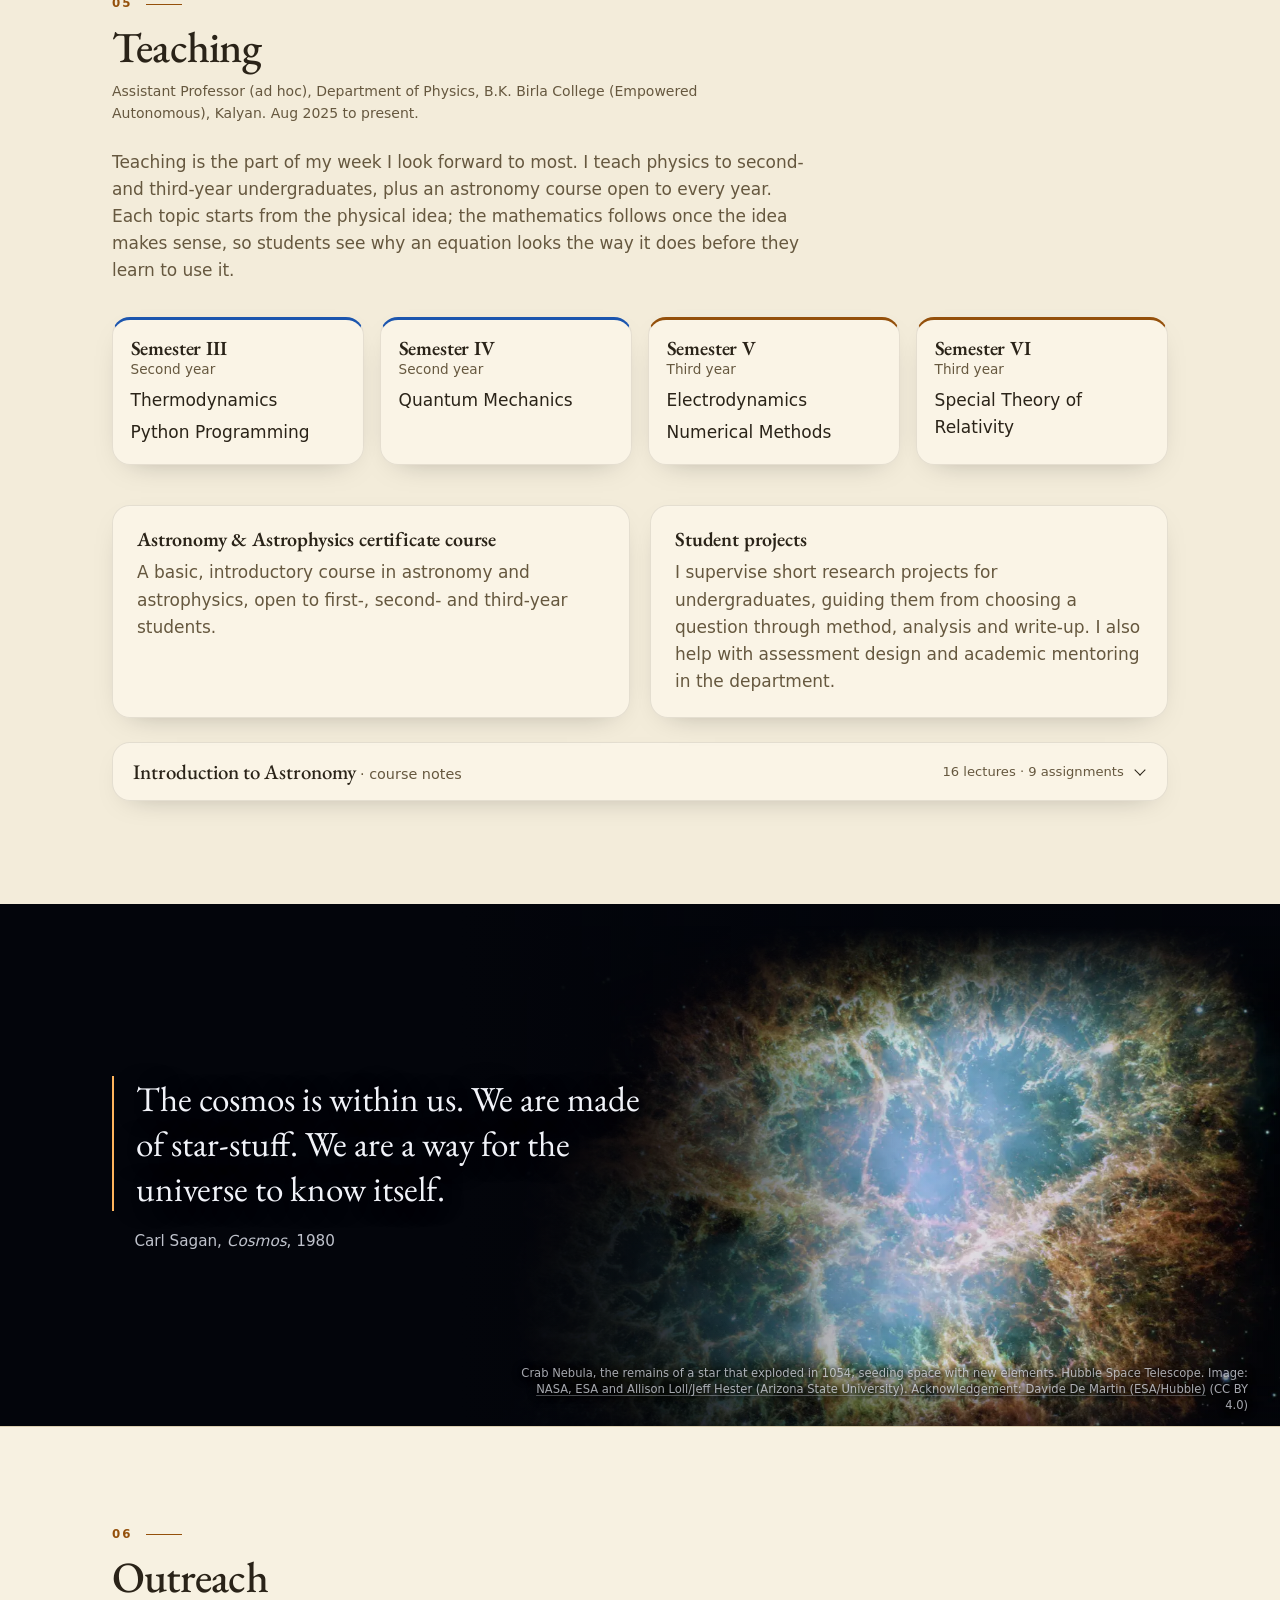
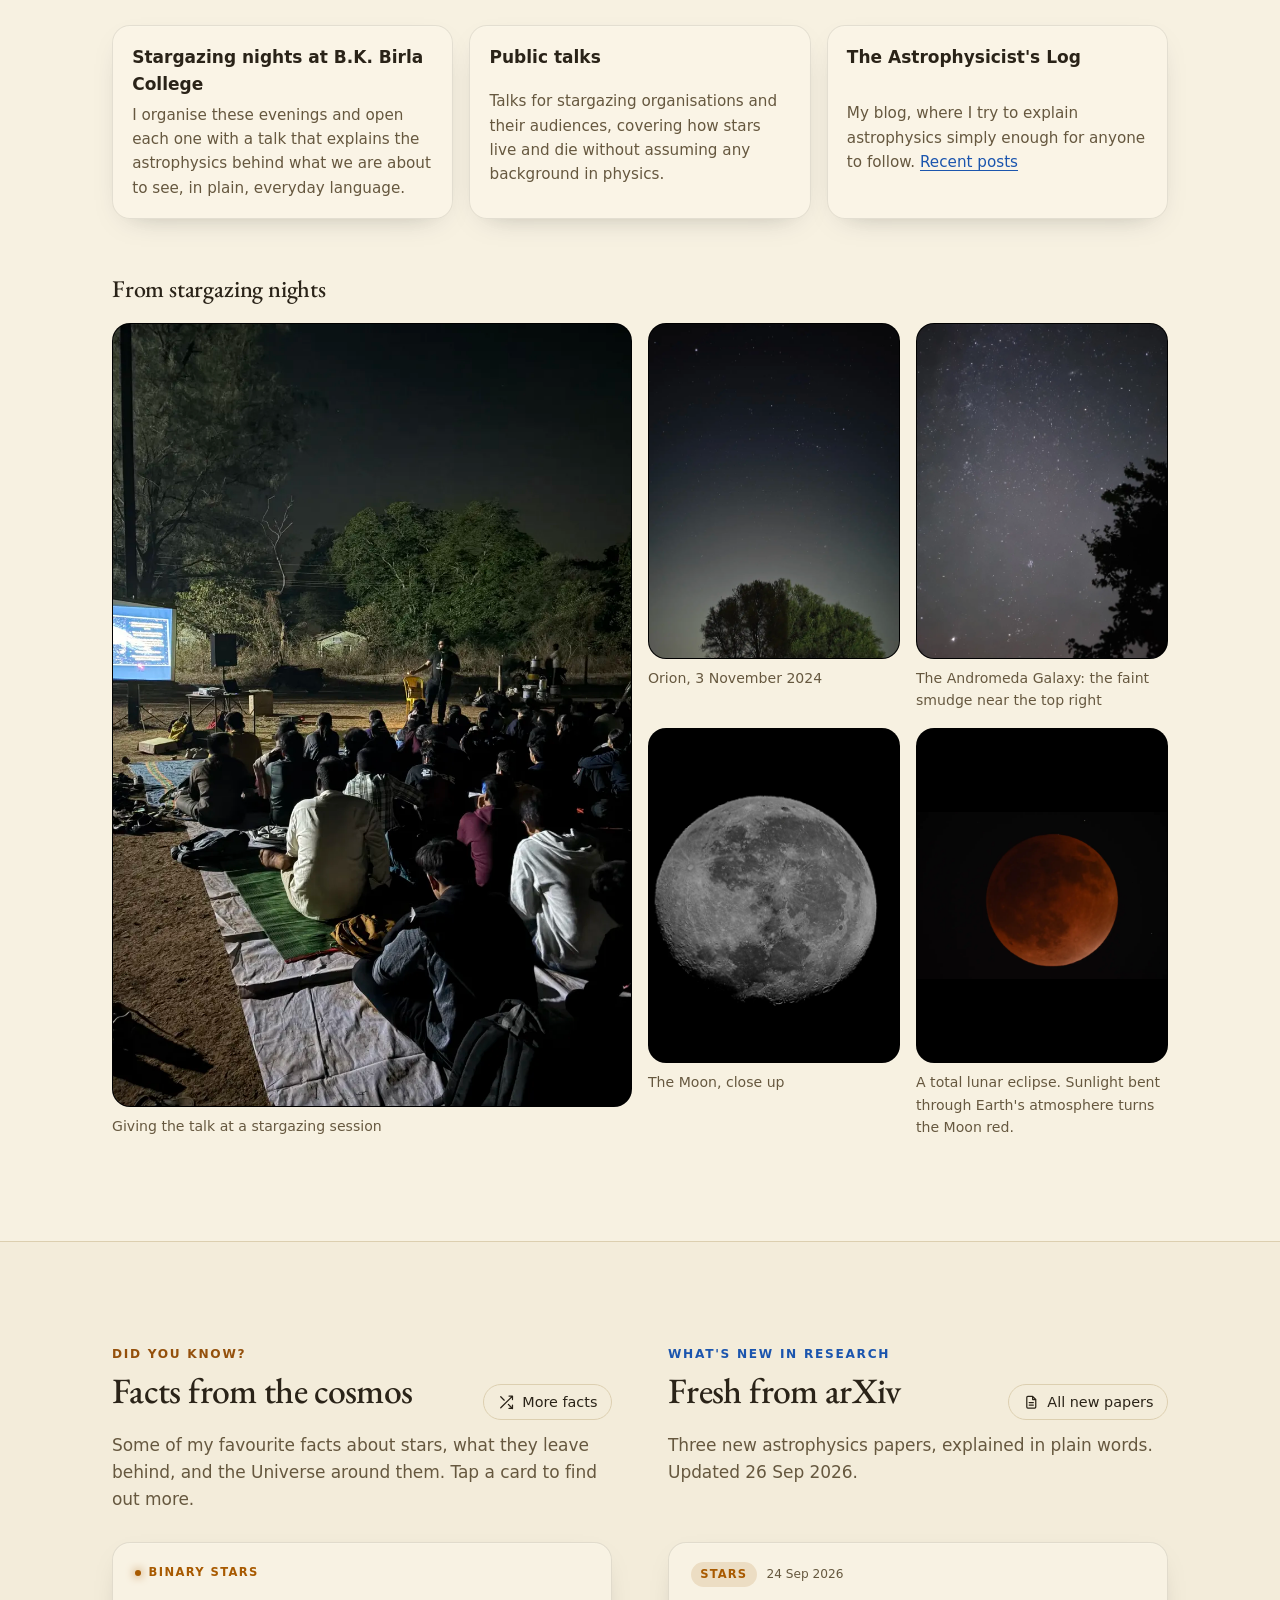
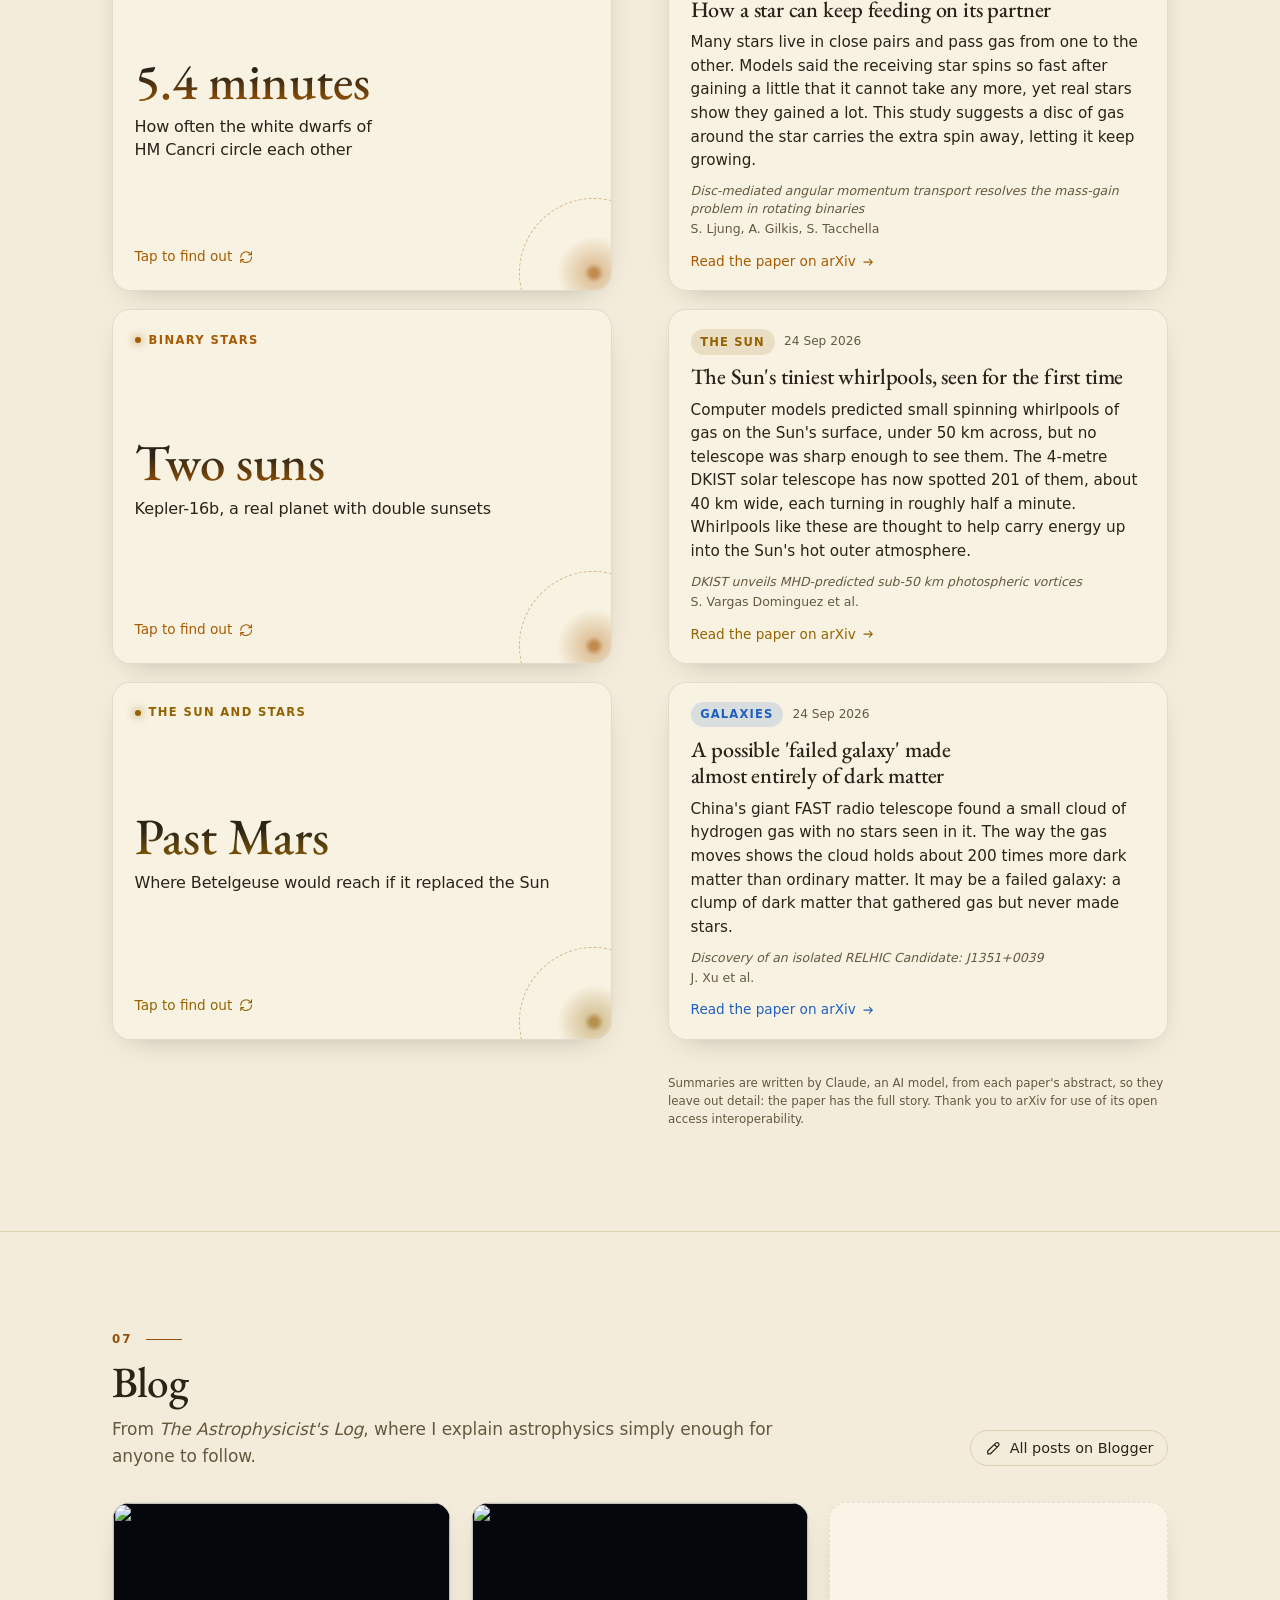
==== commit a7d3c6c3: "Restore the cursor-lit star field removed by the revert in #4 The revert in #4 restored files from 7" ====
--- a/index.html
+++ b/index.html
@@ -1365,6 +1365,6 @@
   <script src="assets/js/orbits.js?v=20261014c" defer></script>
   <script src="assets/js/facts.js?v=20261014c" defer></script>
   <script src="assets/js/news.js?v=20261014c" defer></script>
-  <script src="assets/js/site.js?v=20261104b" defer></script>
+  <script src="assets/js/site.js?v=20261104c" defer></script>
 </body>
 </html>
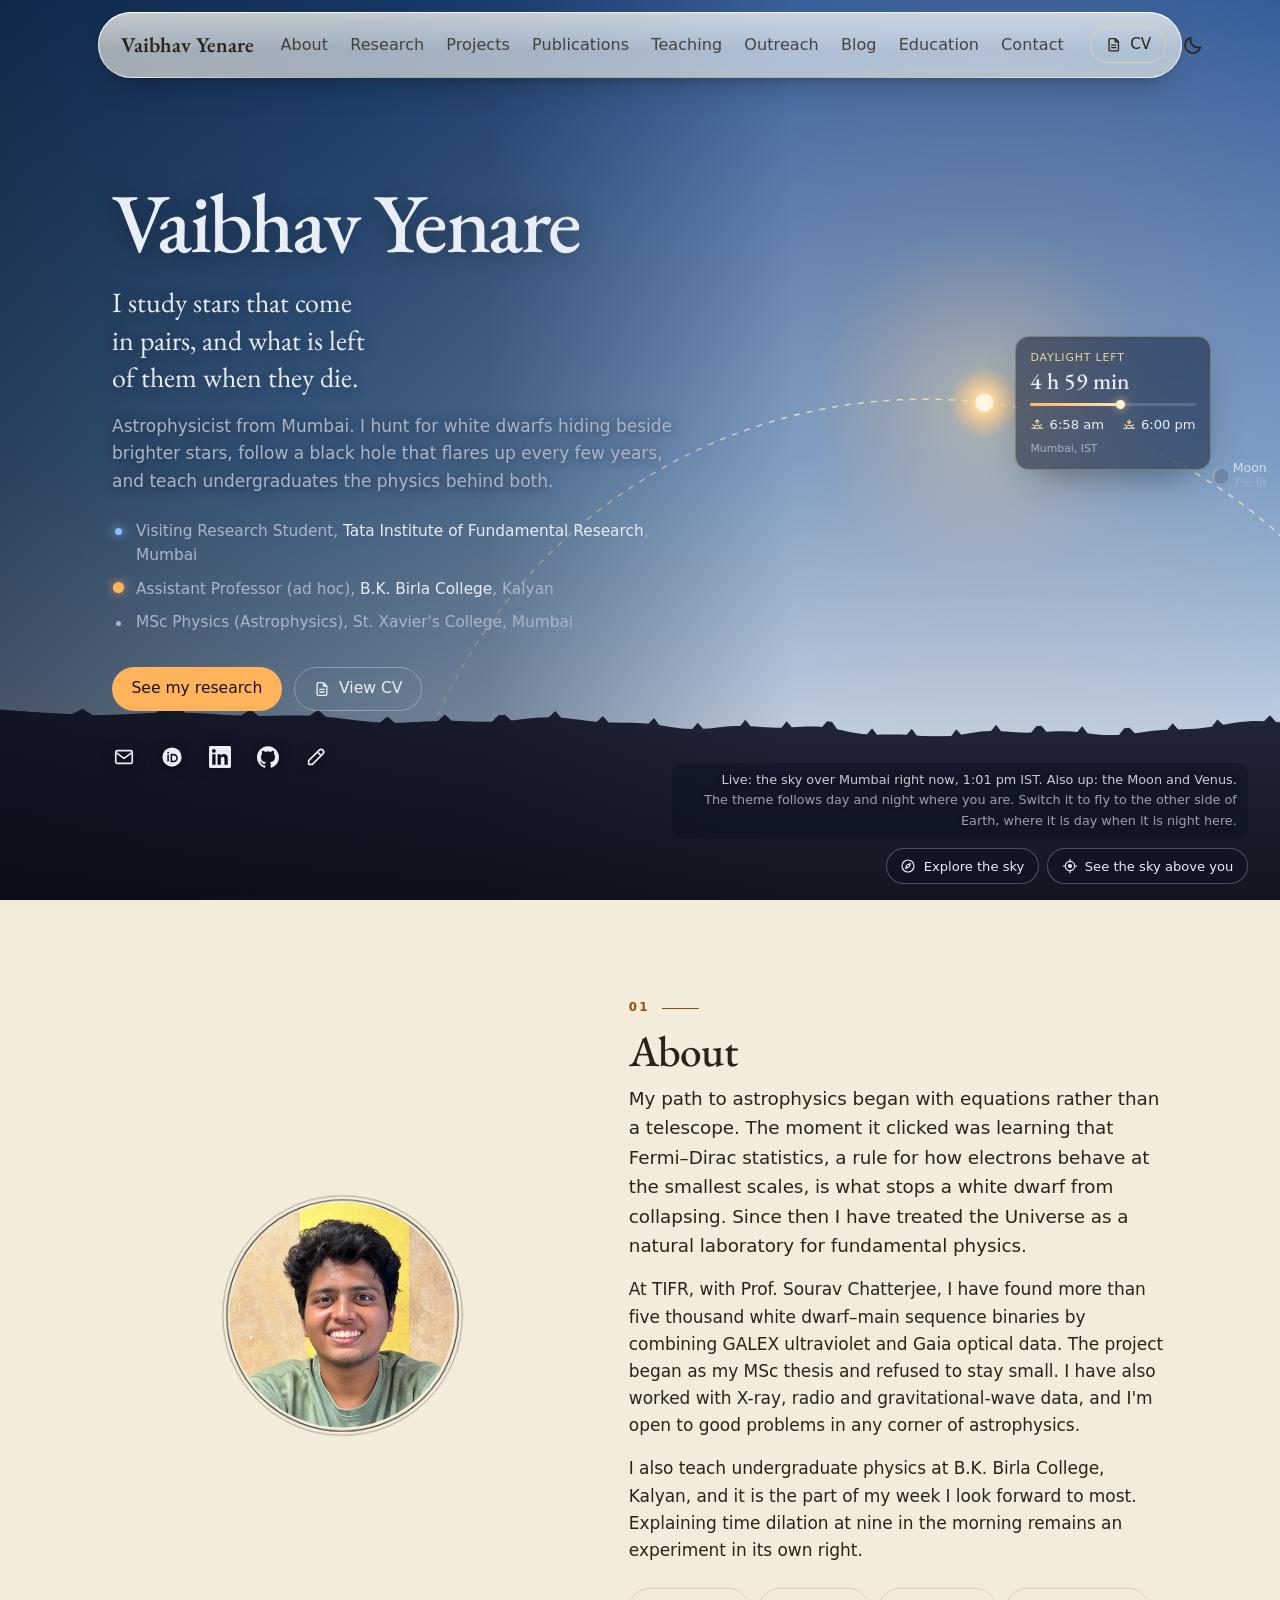
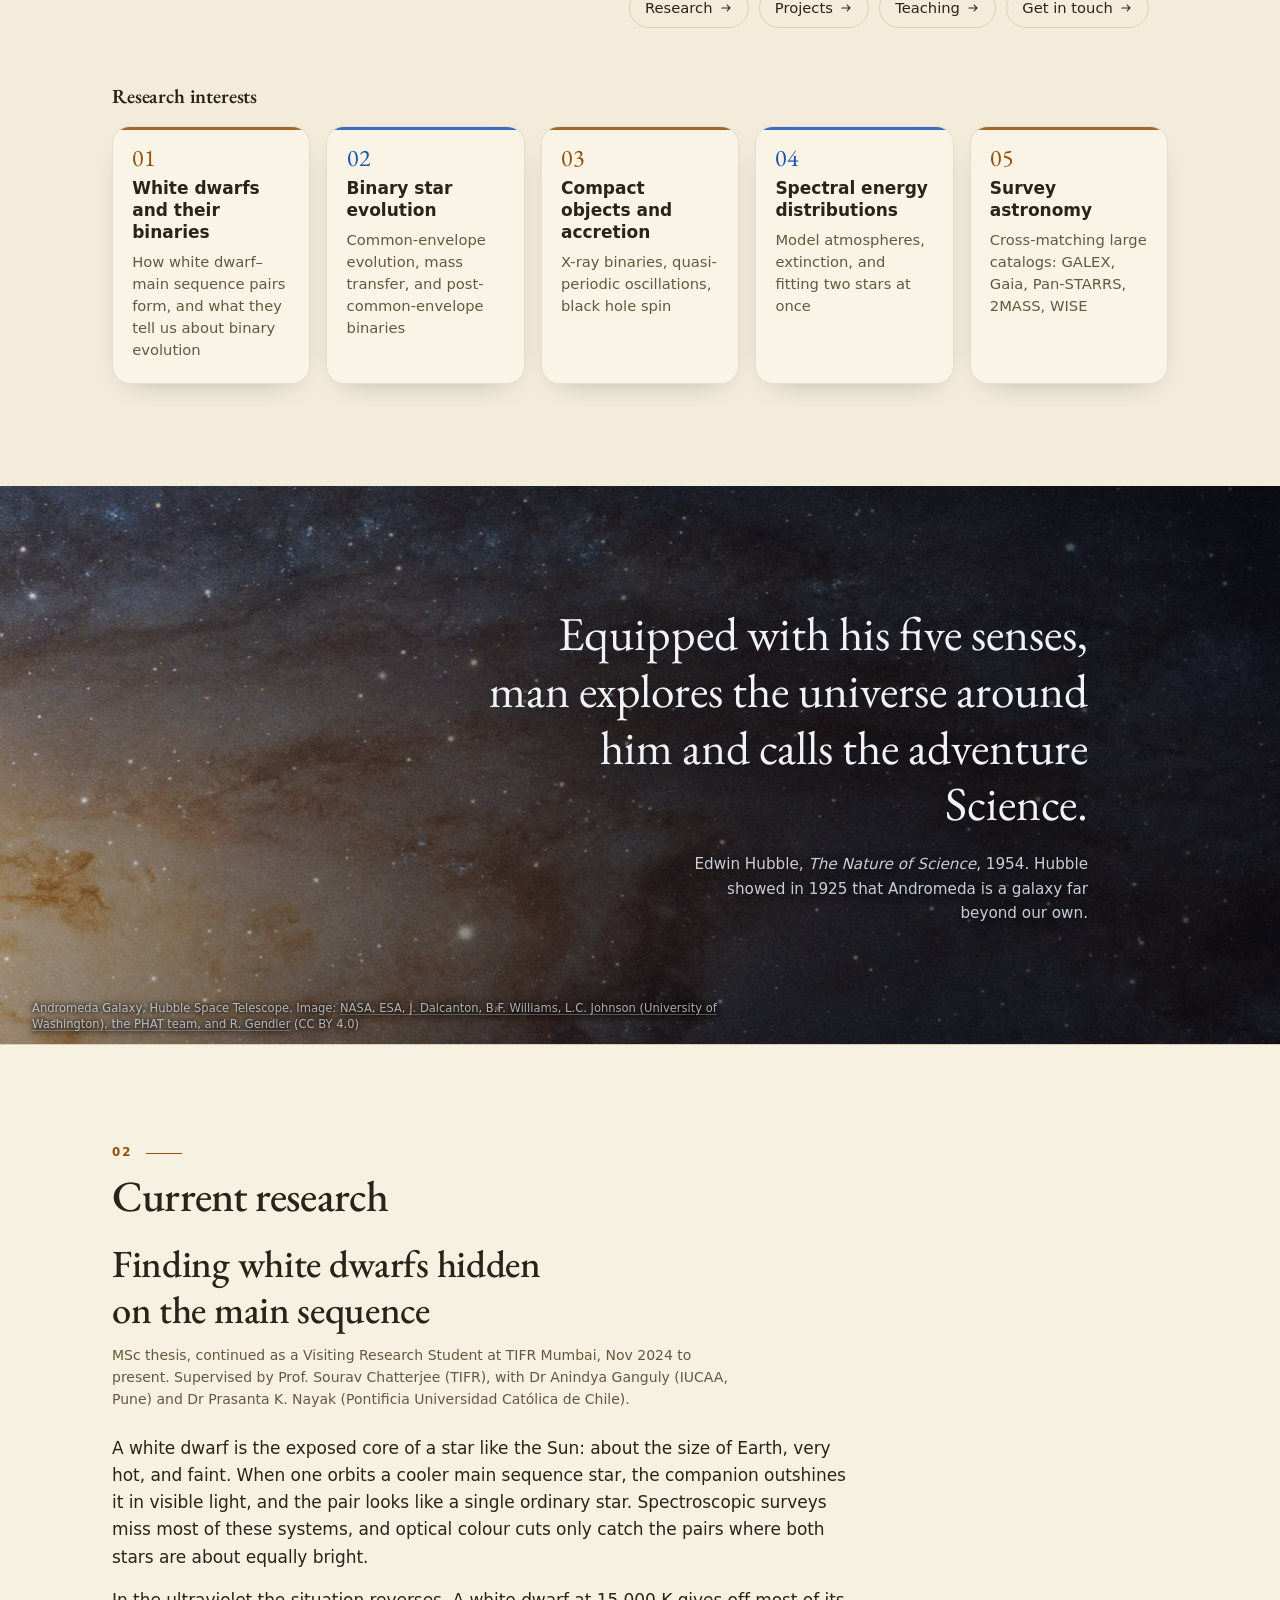
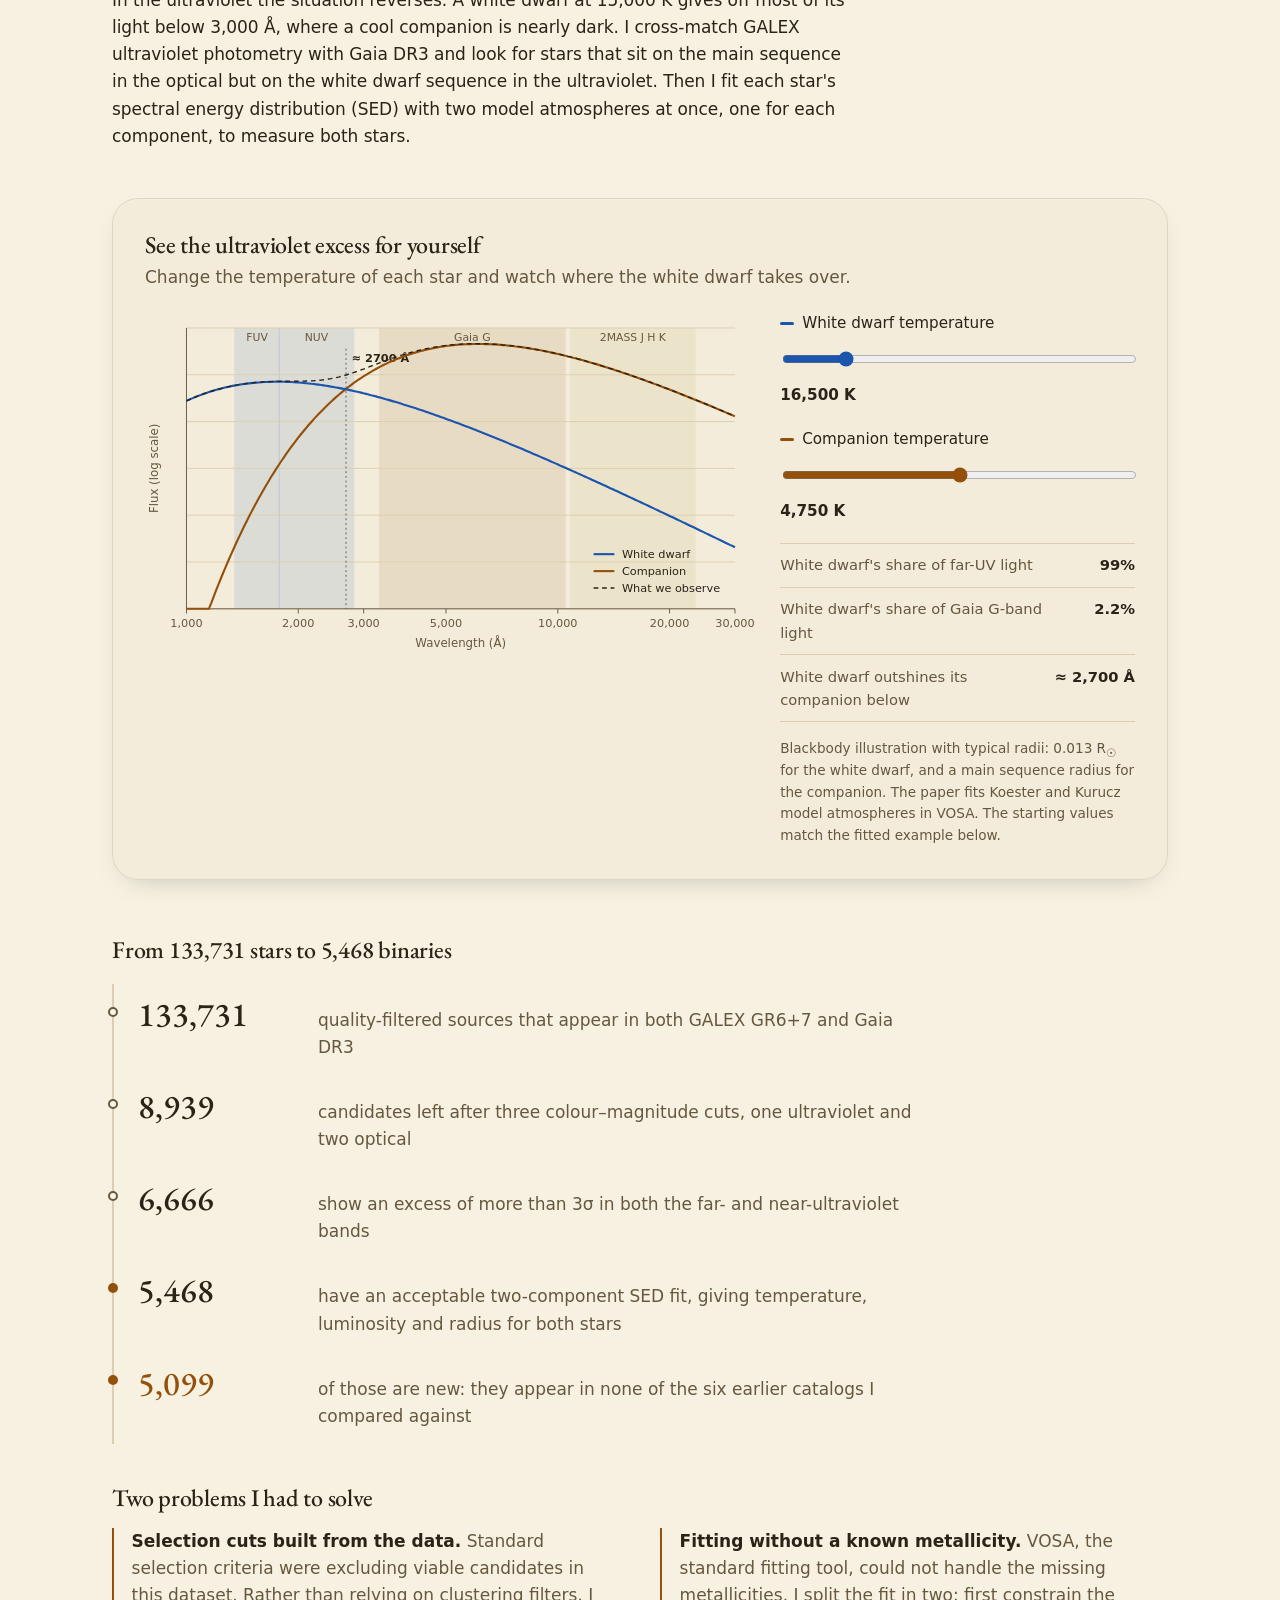
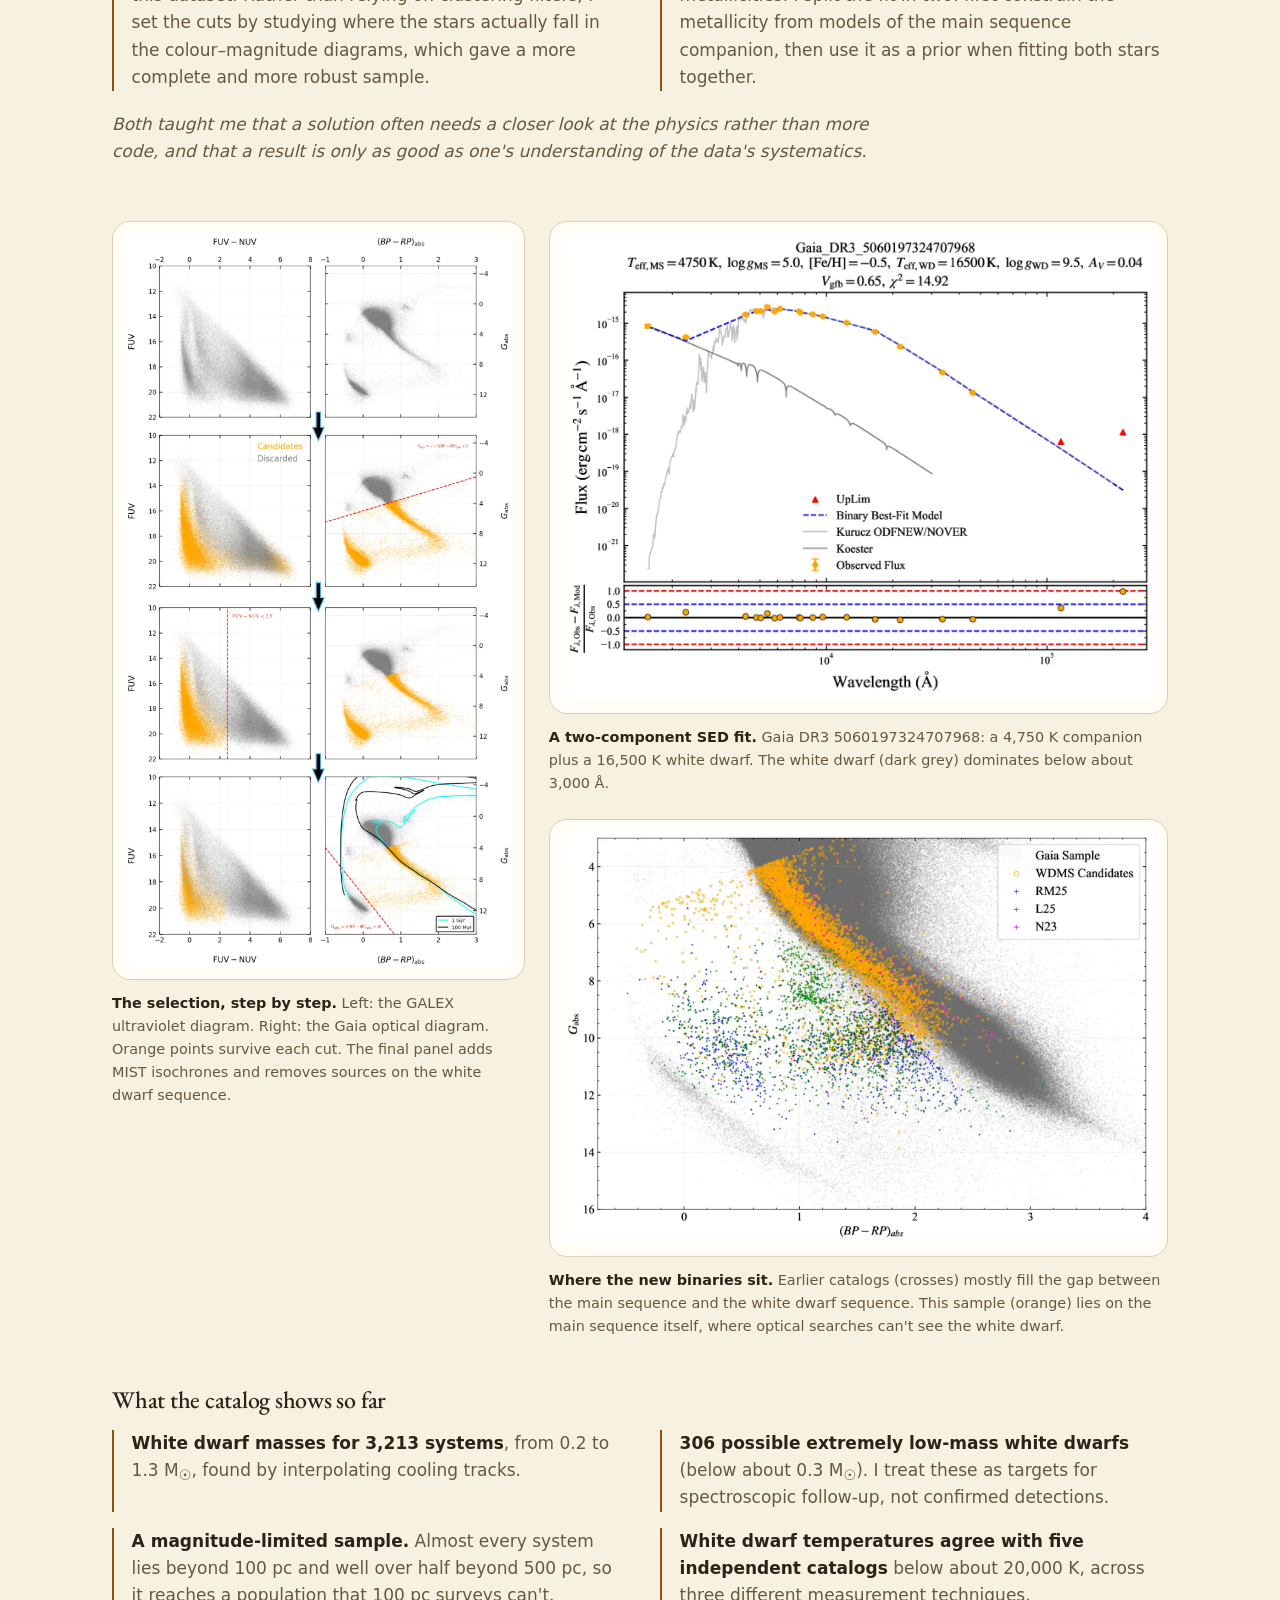
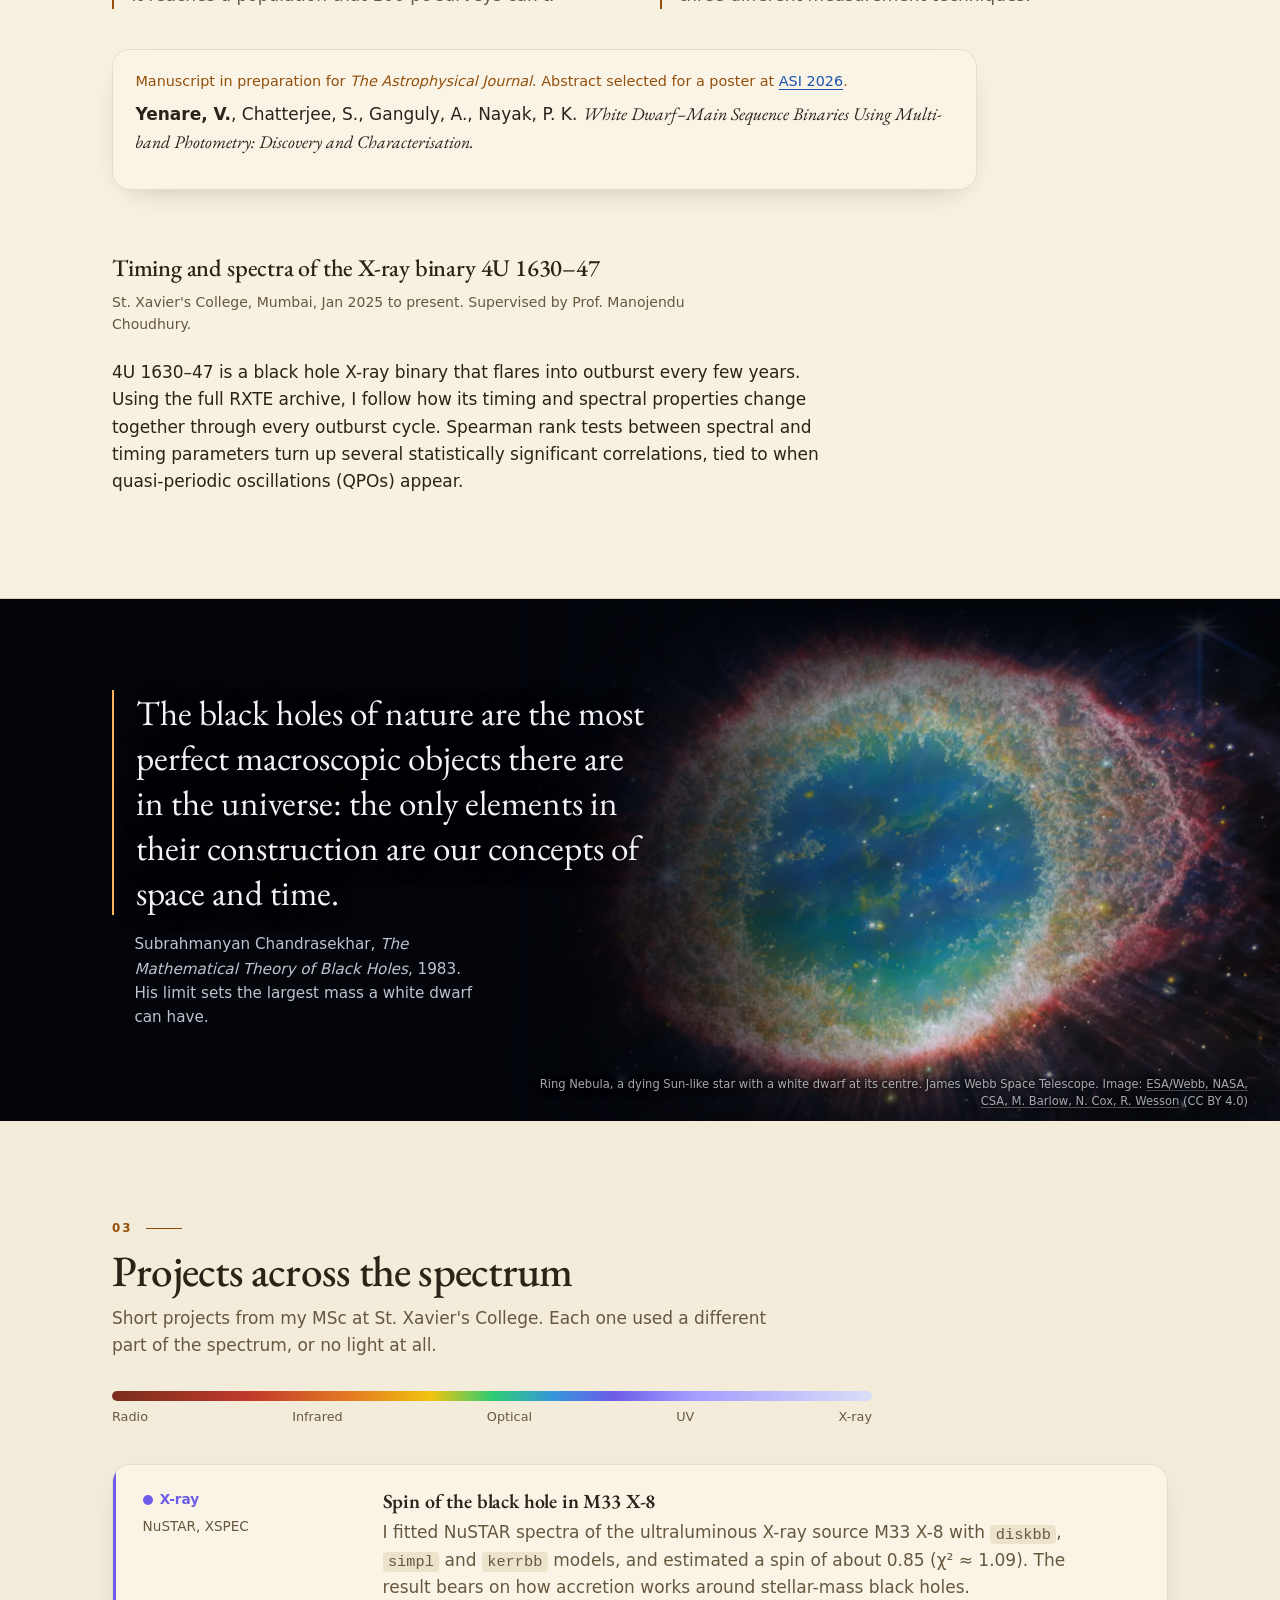
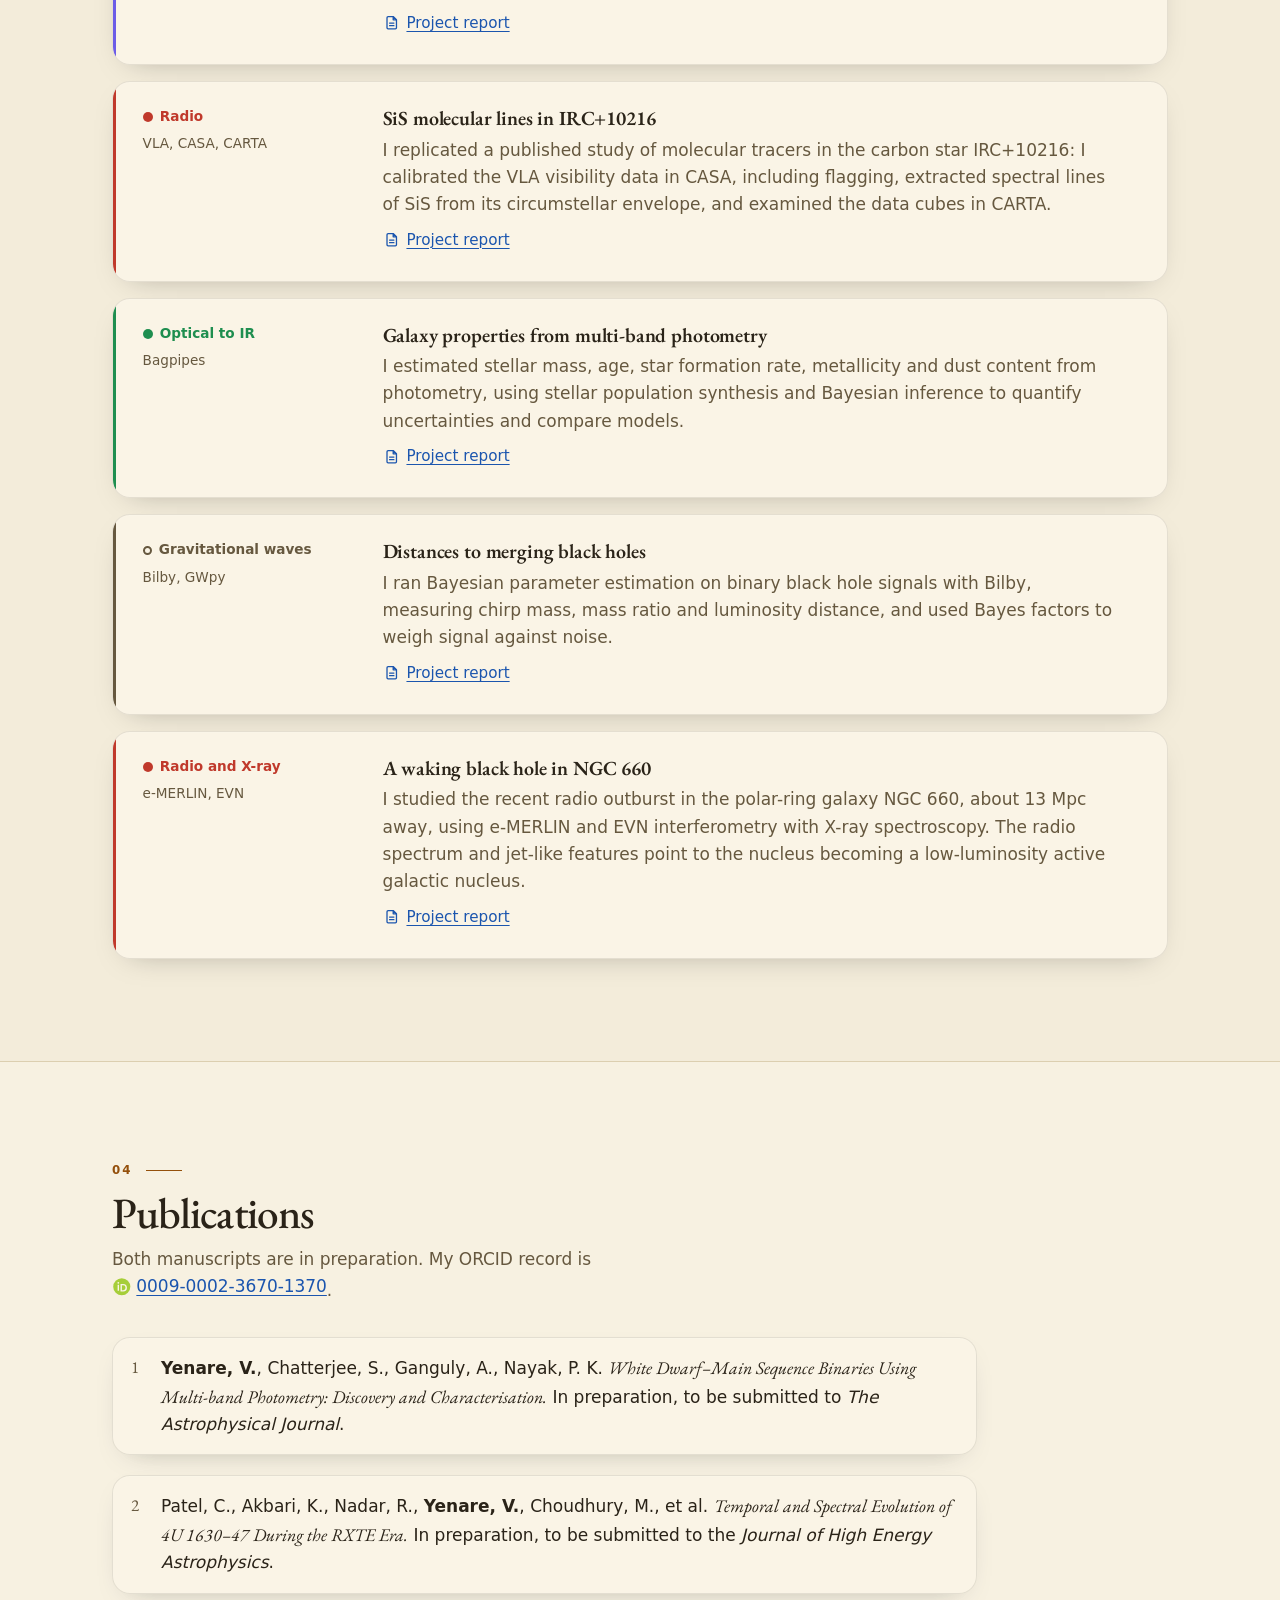
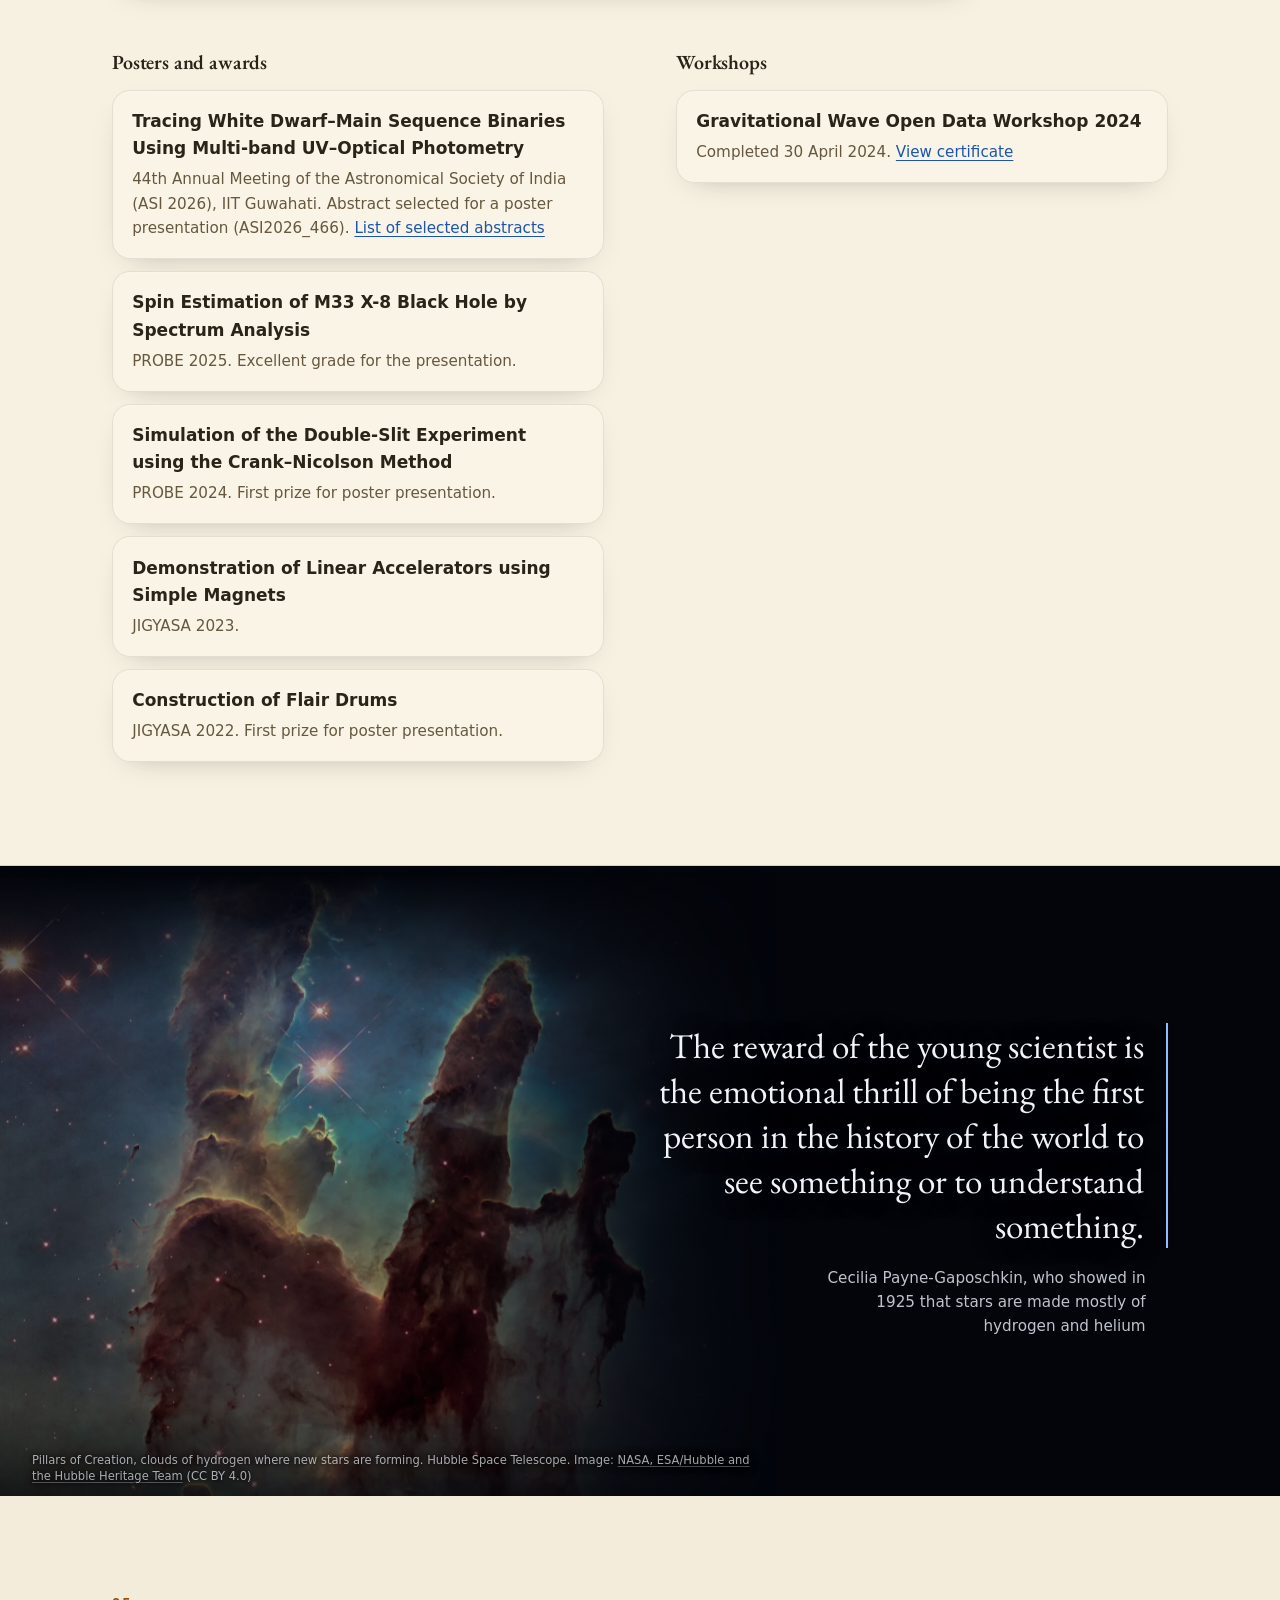
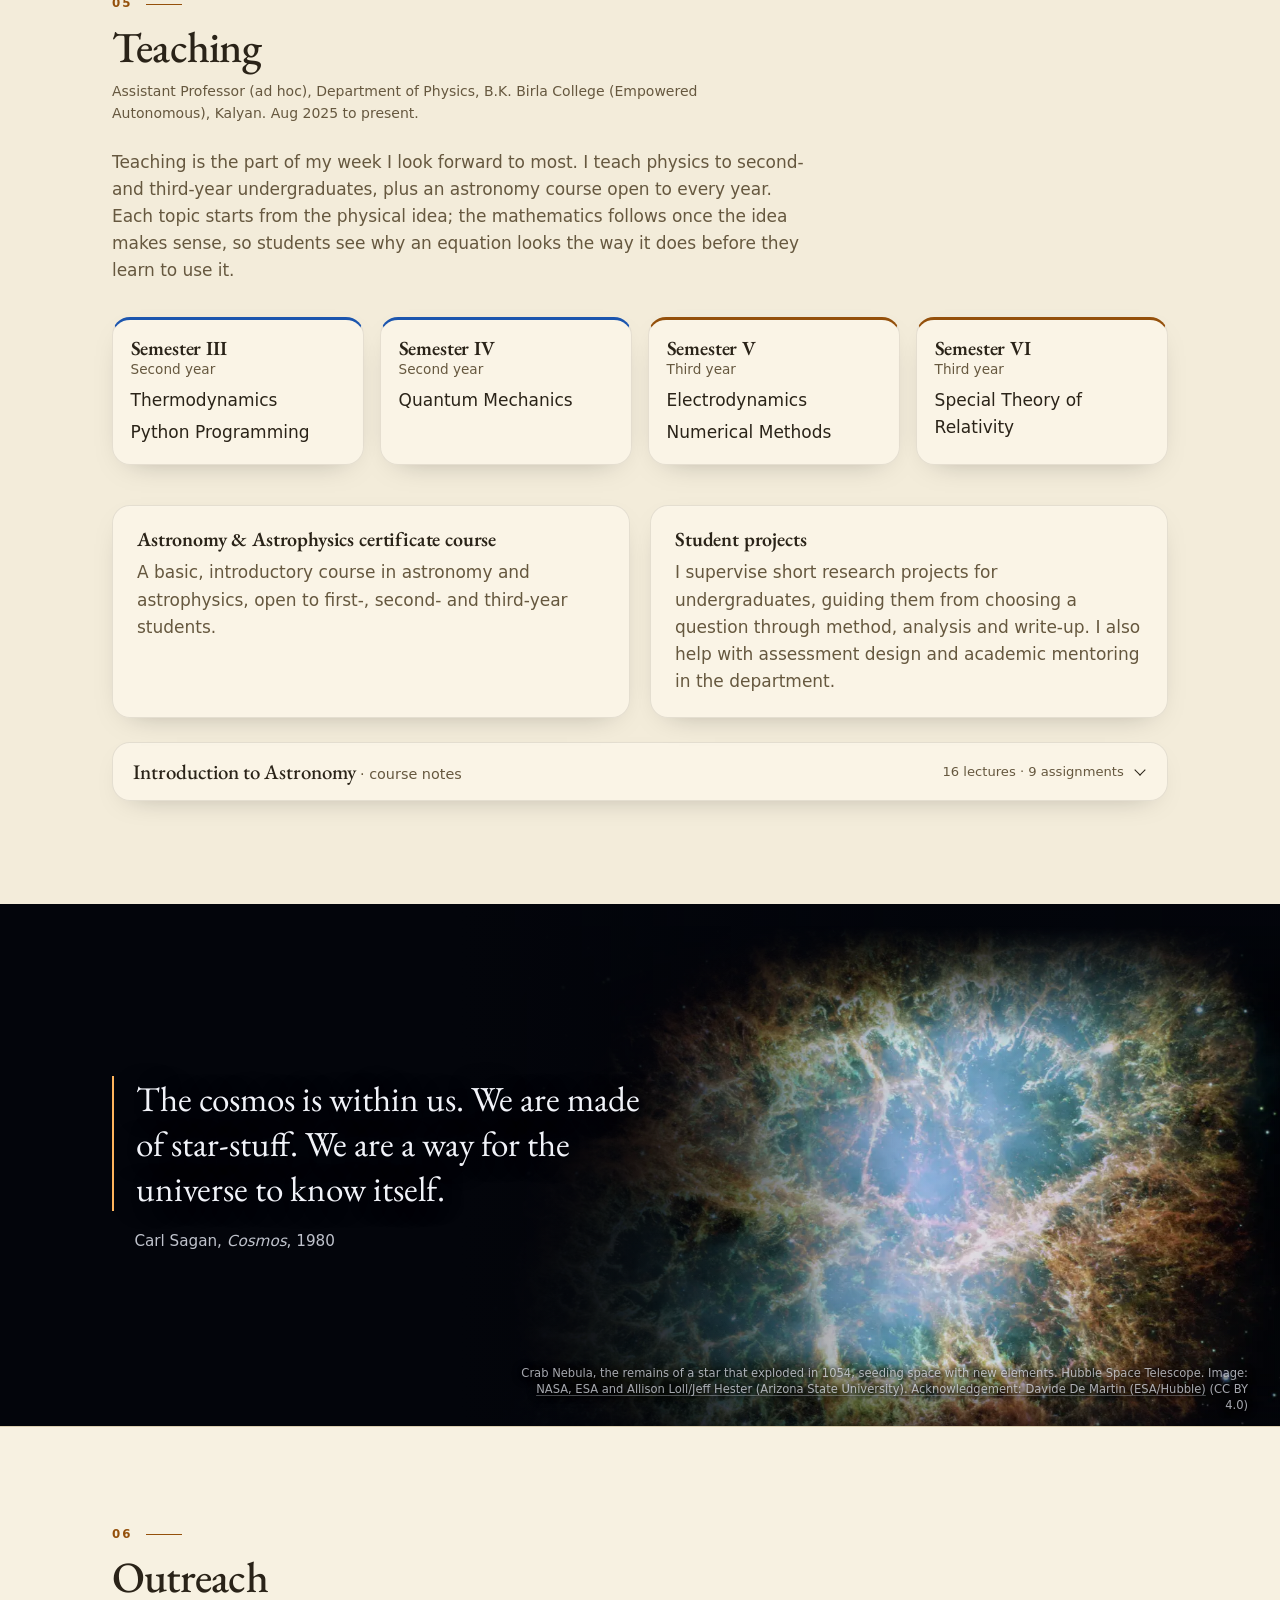
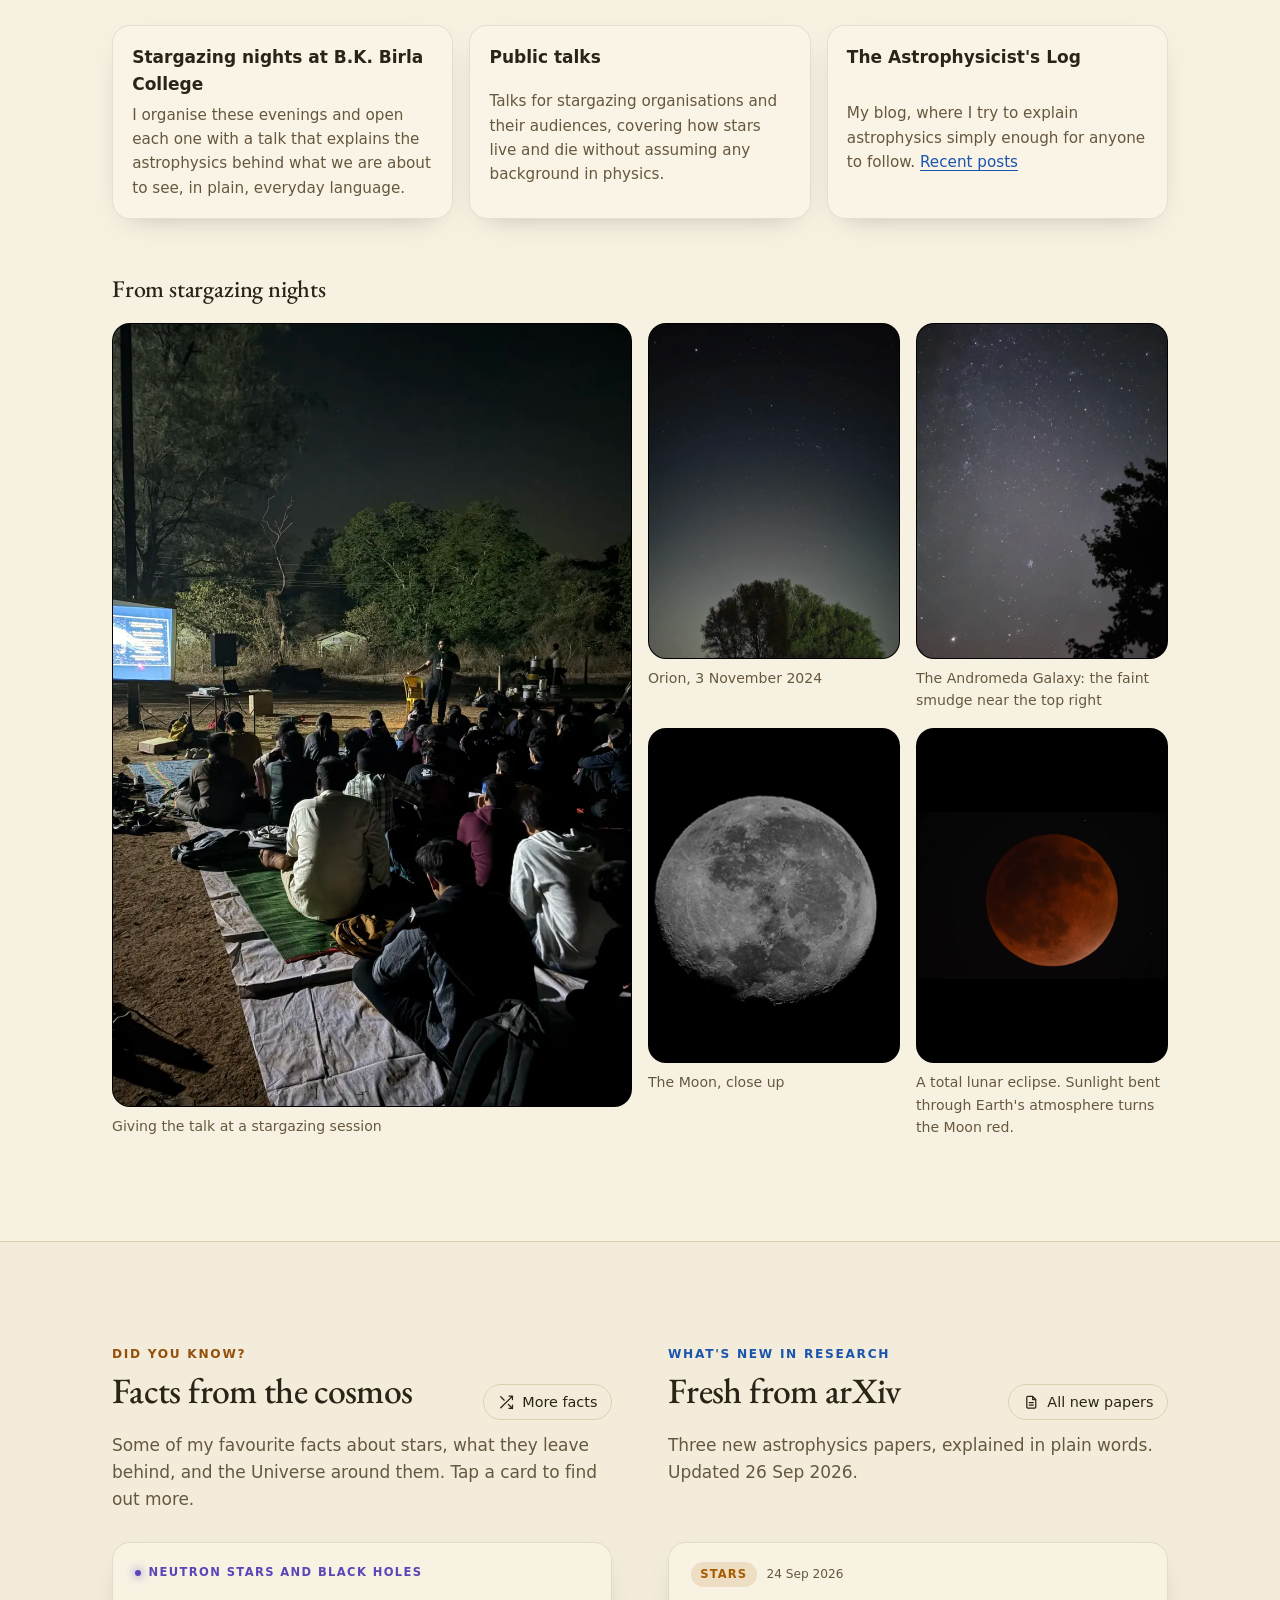
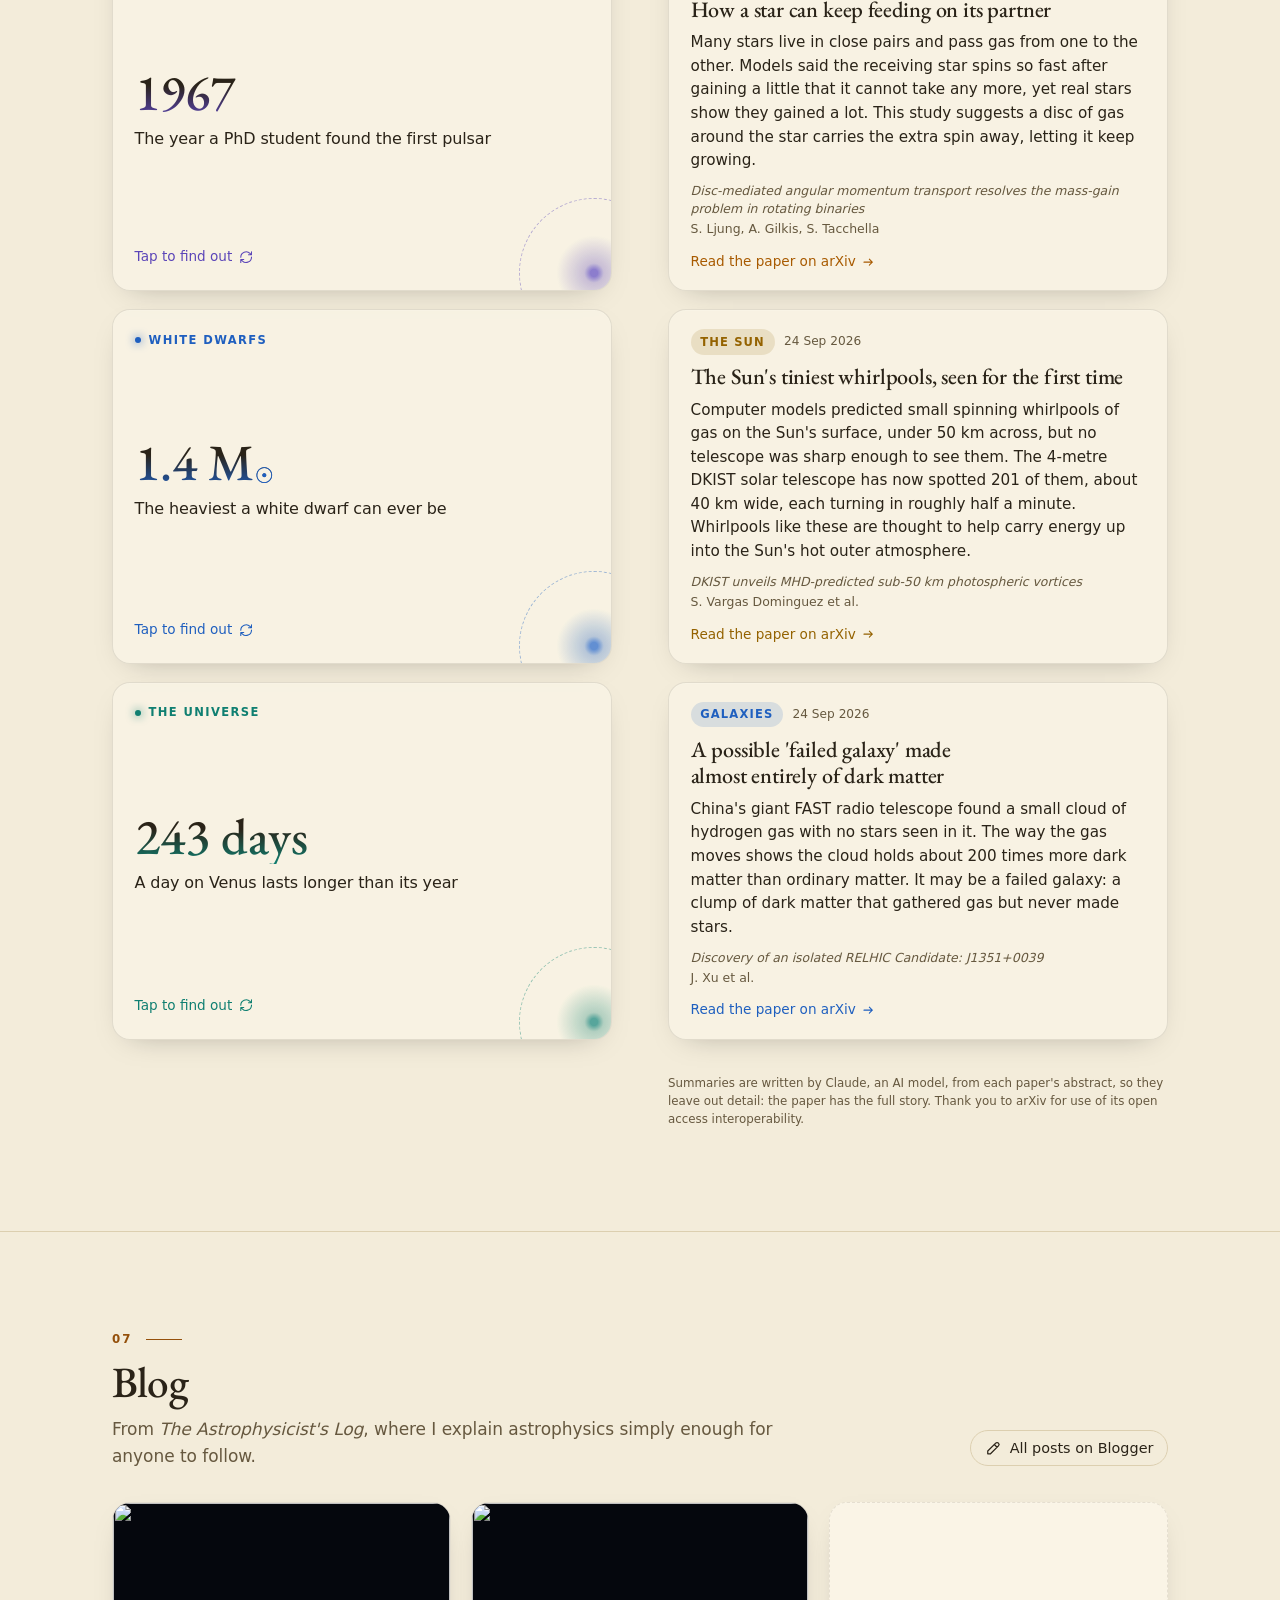
==== commit 40d5a1f1: "Cursor-lit stars: glow only round the cursor, no trail Stars near the pointer light up and go back t" ====
--- a/index.html
+++ b/index.html
@@ -1365,6 +1365,6 @@
   <script src="assets/js/orbits.js?v=20261014c" defer></script>
   <script src="assets/js/facts.js?v=20261014c" defer></script>
   <script src="assets/js/news.js?v=20261014c" defer></script>
-  <script src="assets/js/site.js?v=20261104c" defer></script>
+  <script src="assets/js/site.js?v=20261104d" defer></script>
 </body>
 </html>
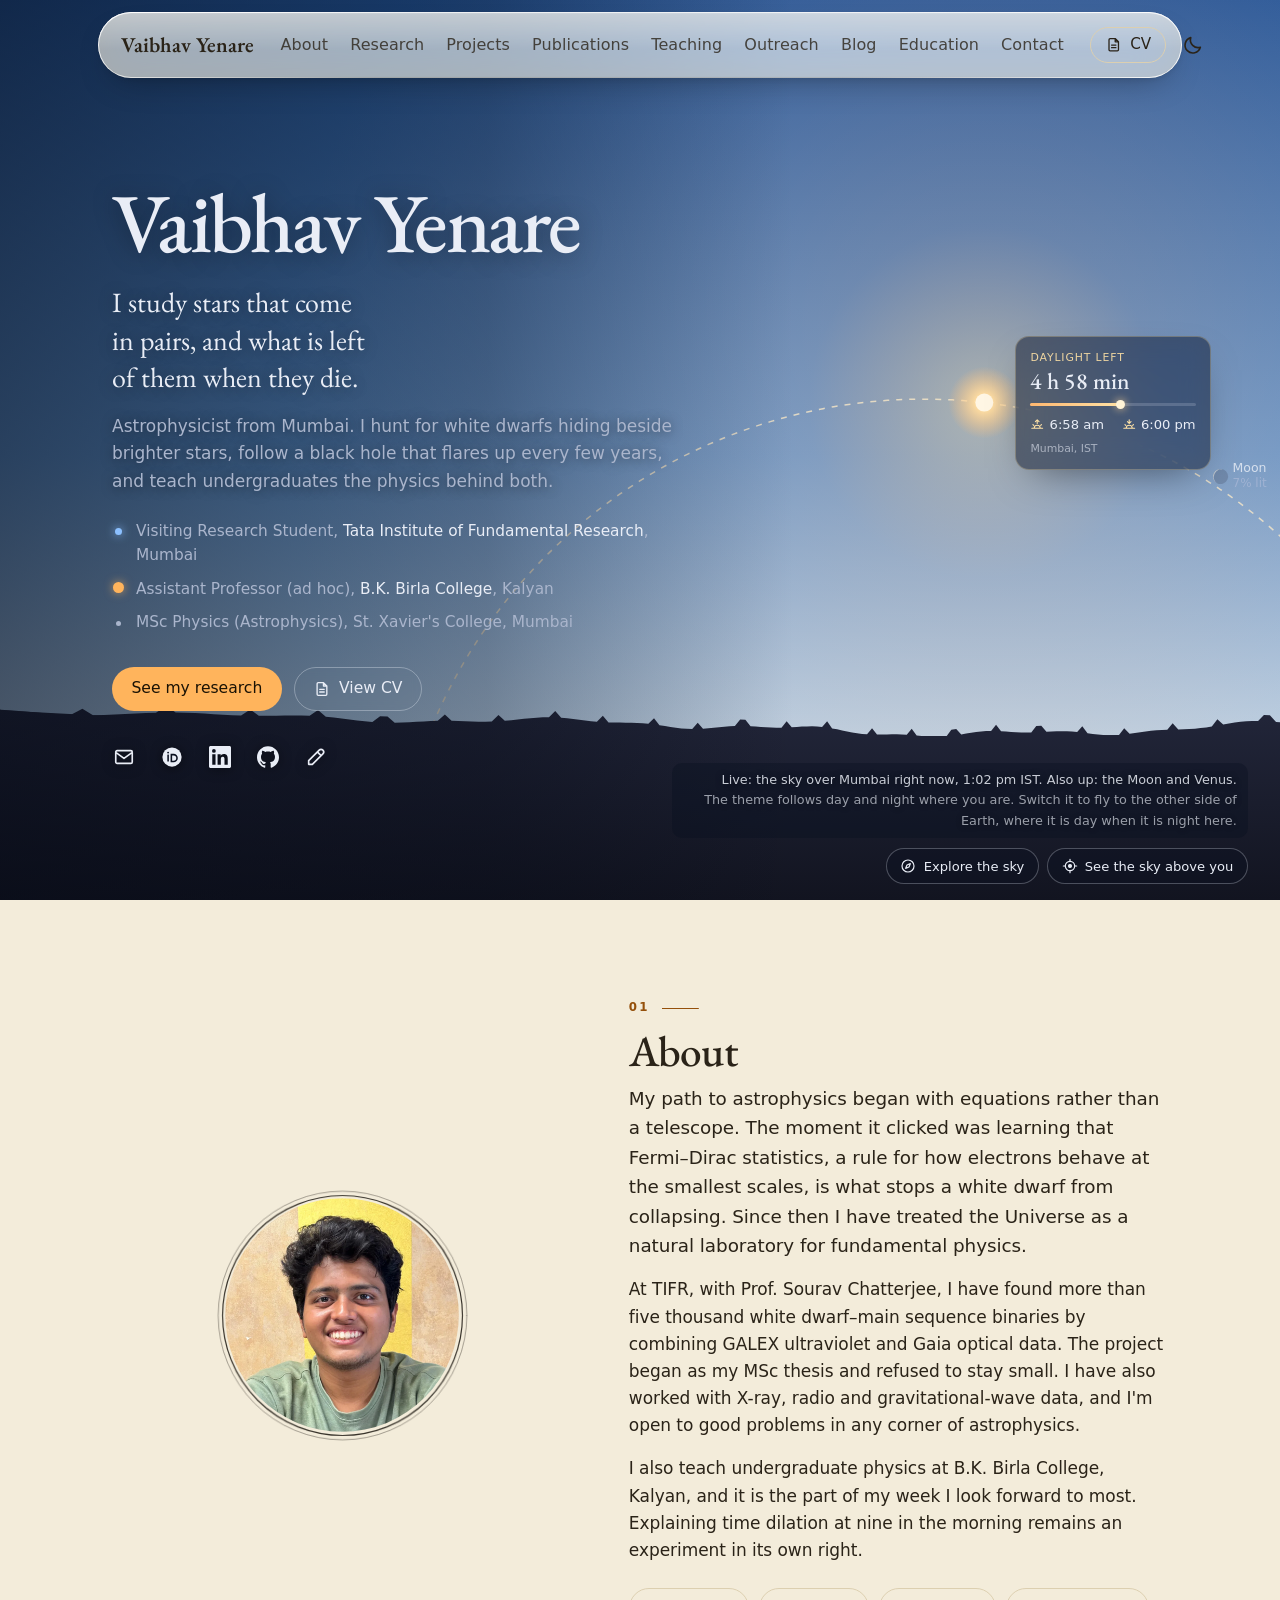
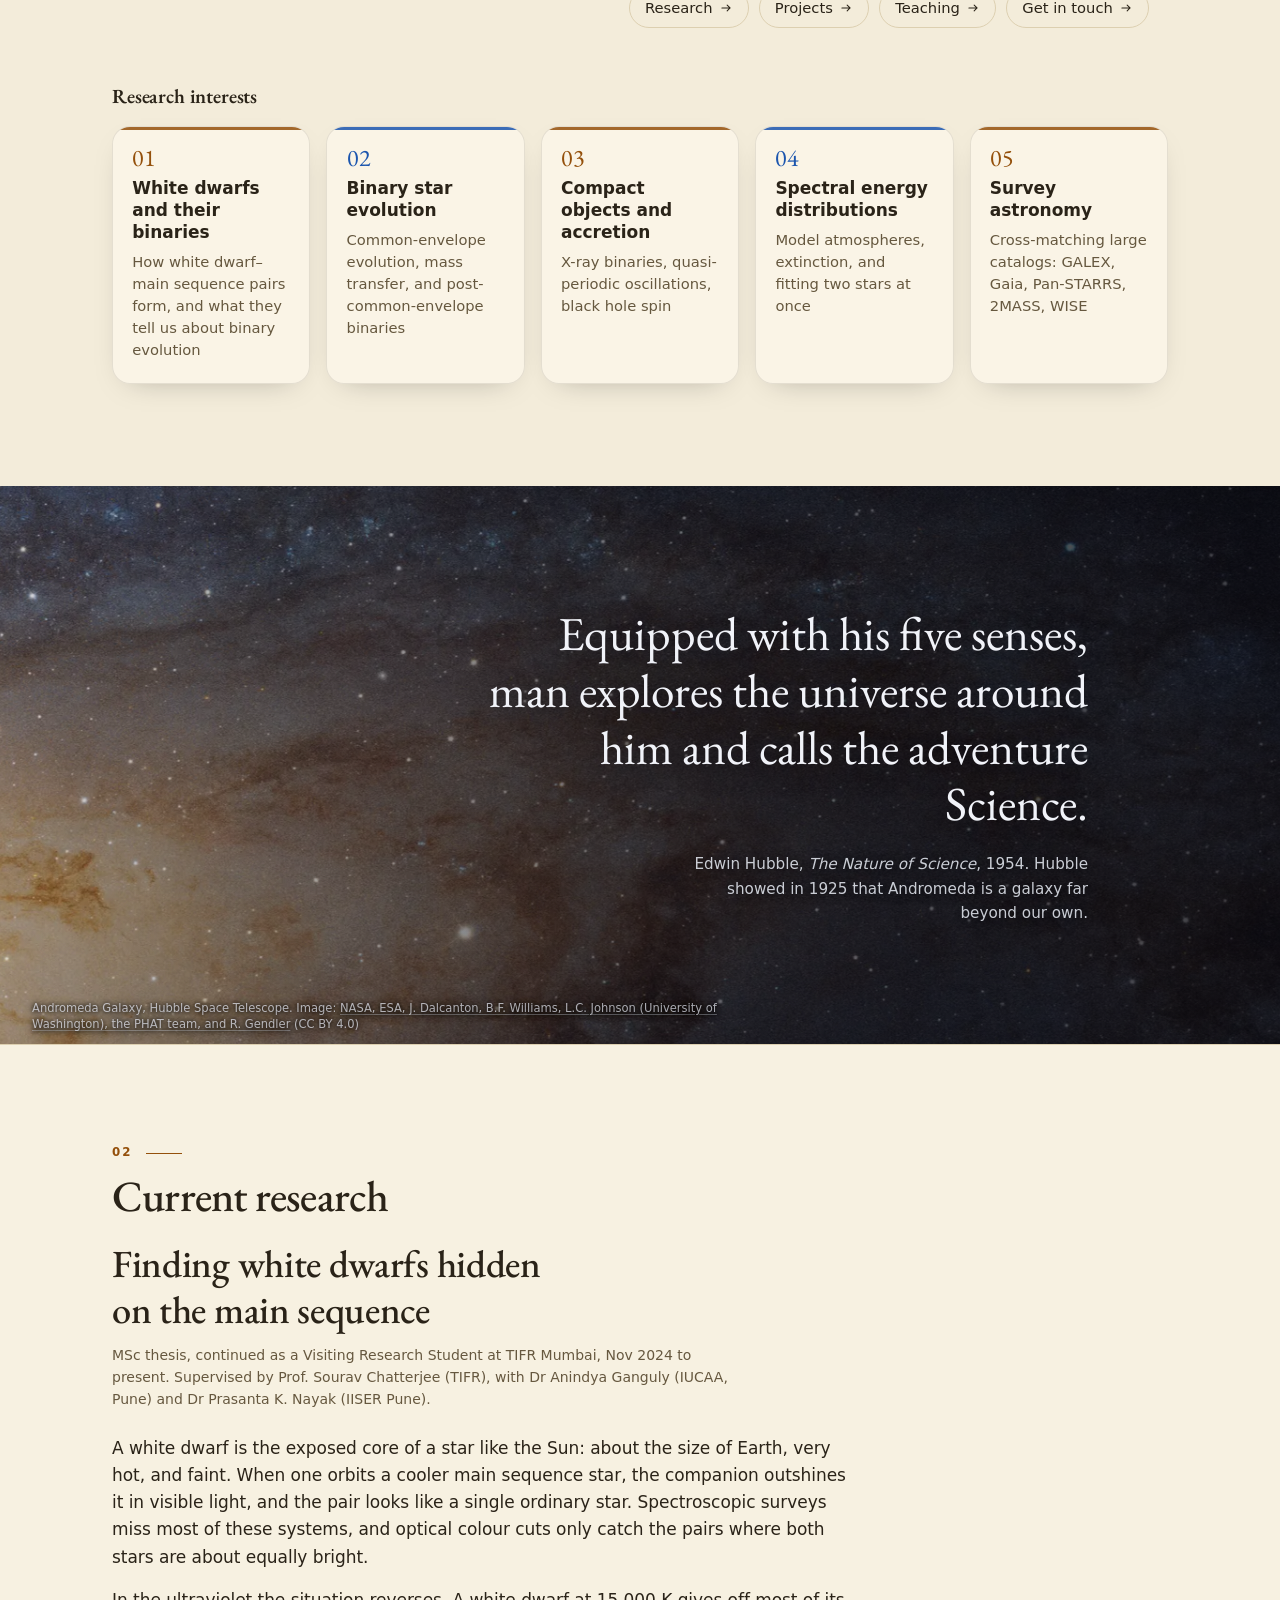
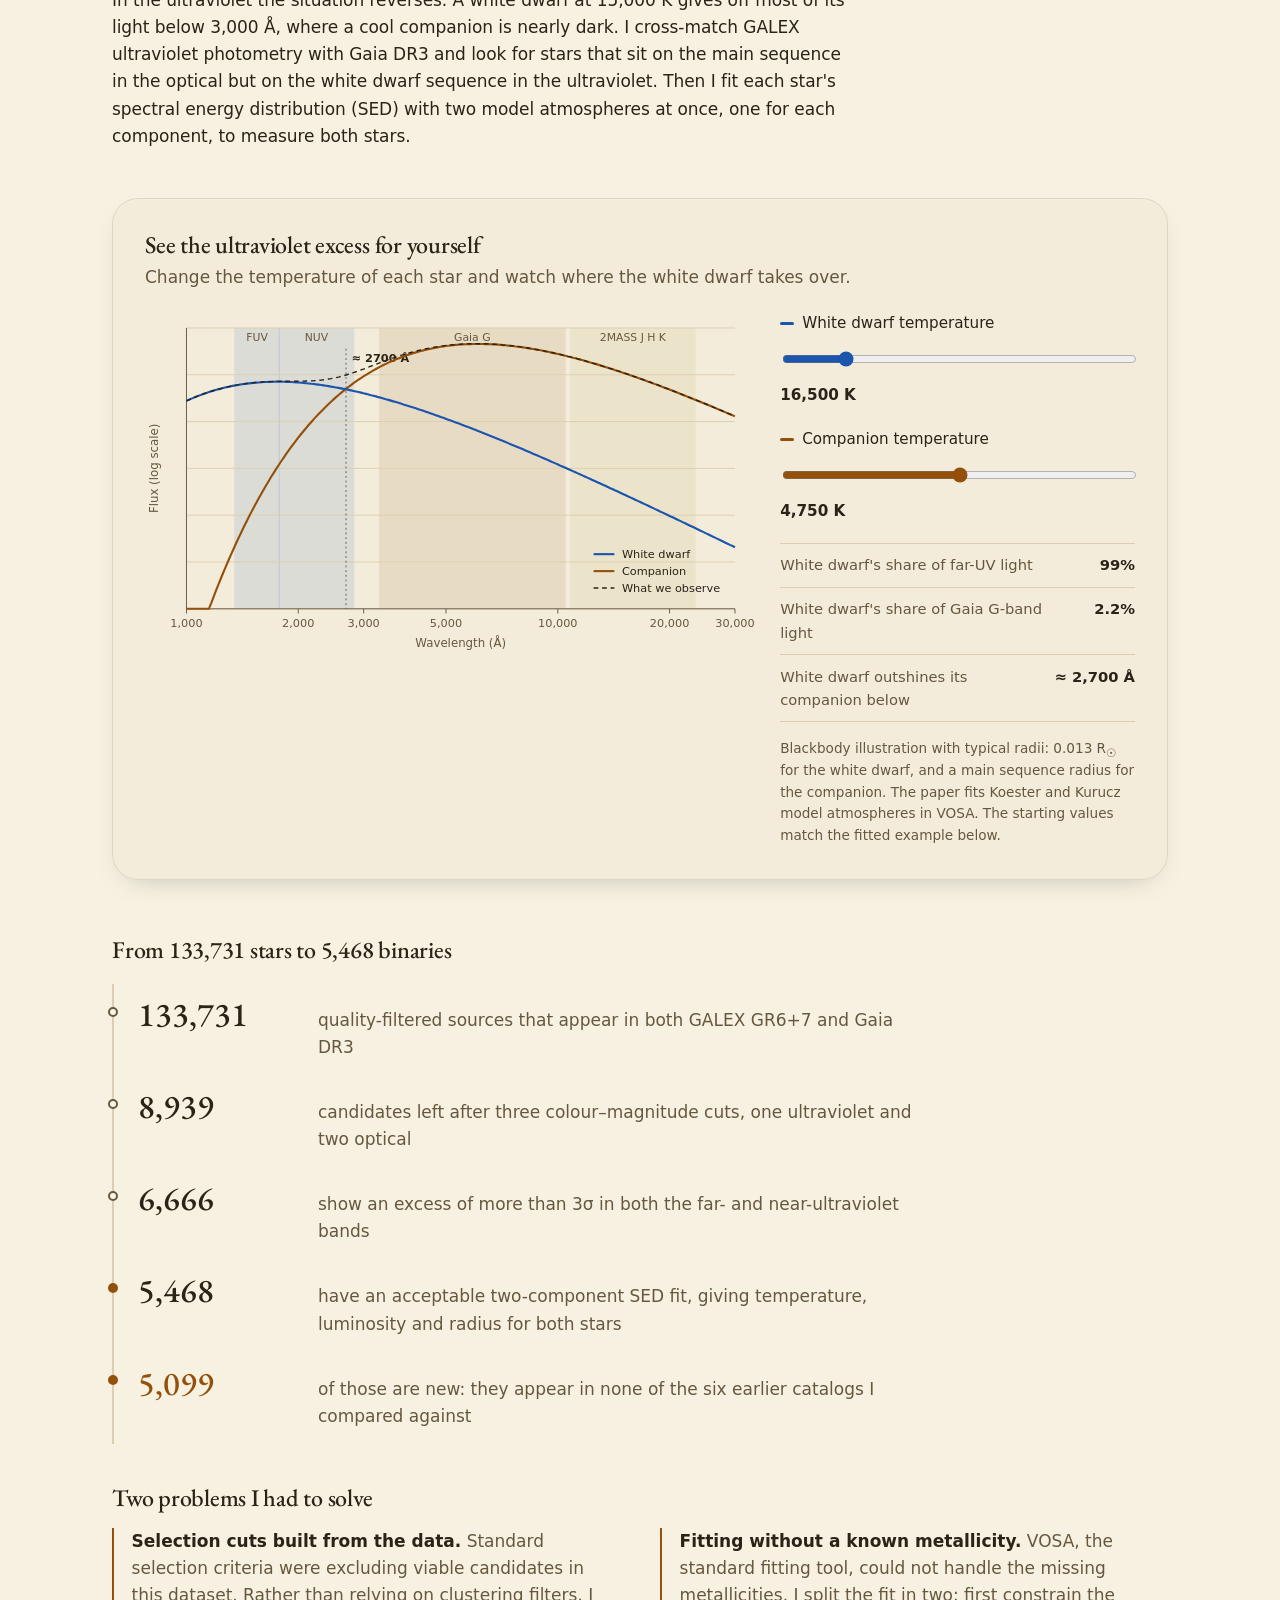
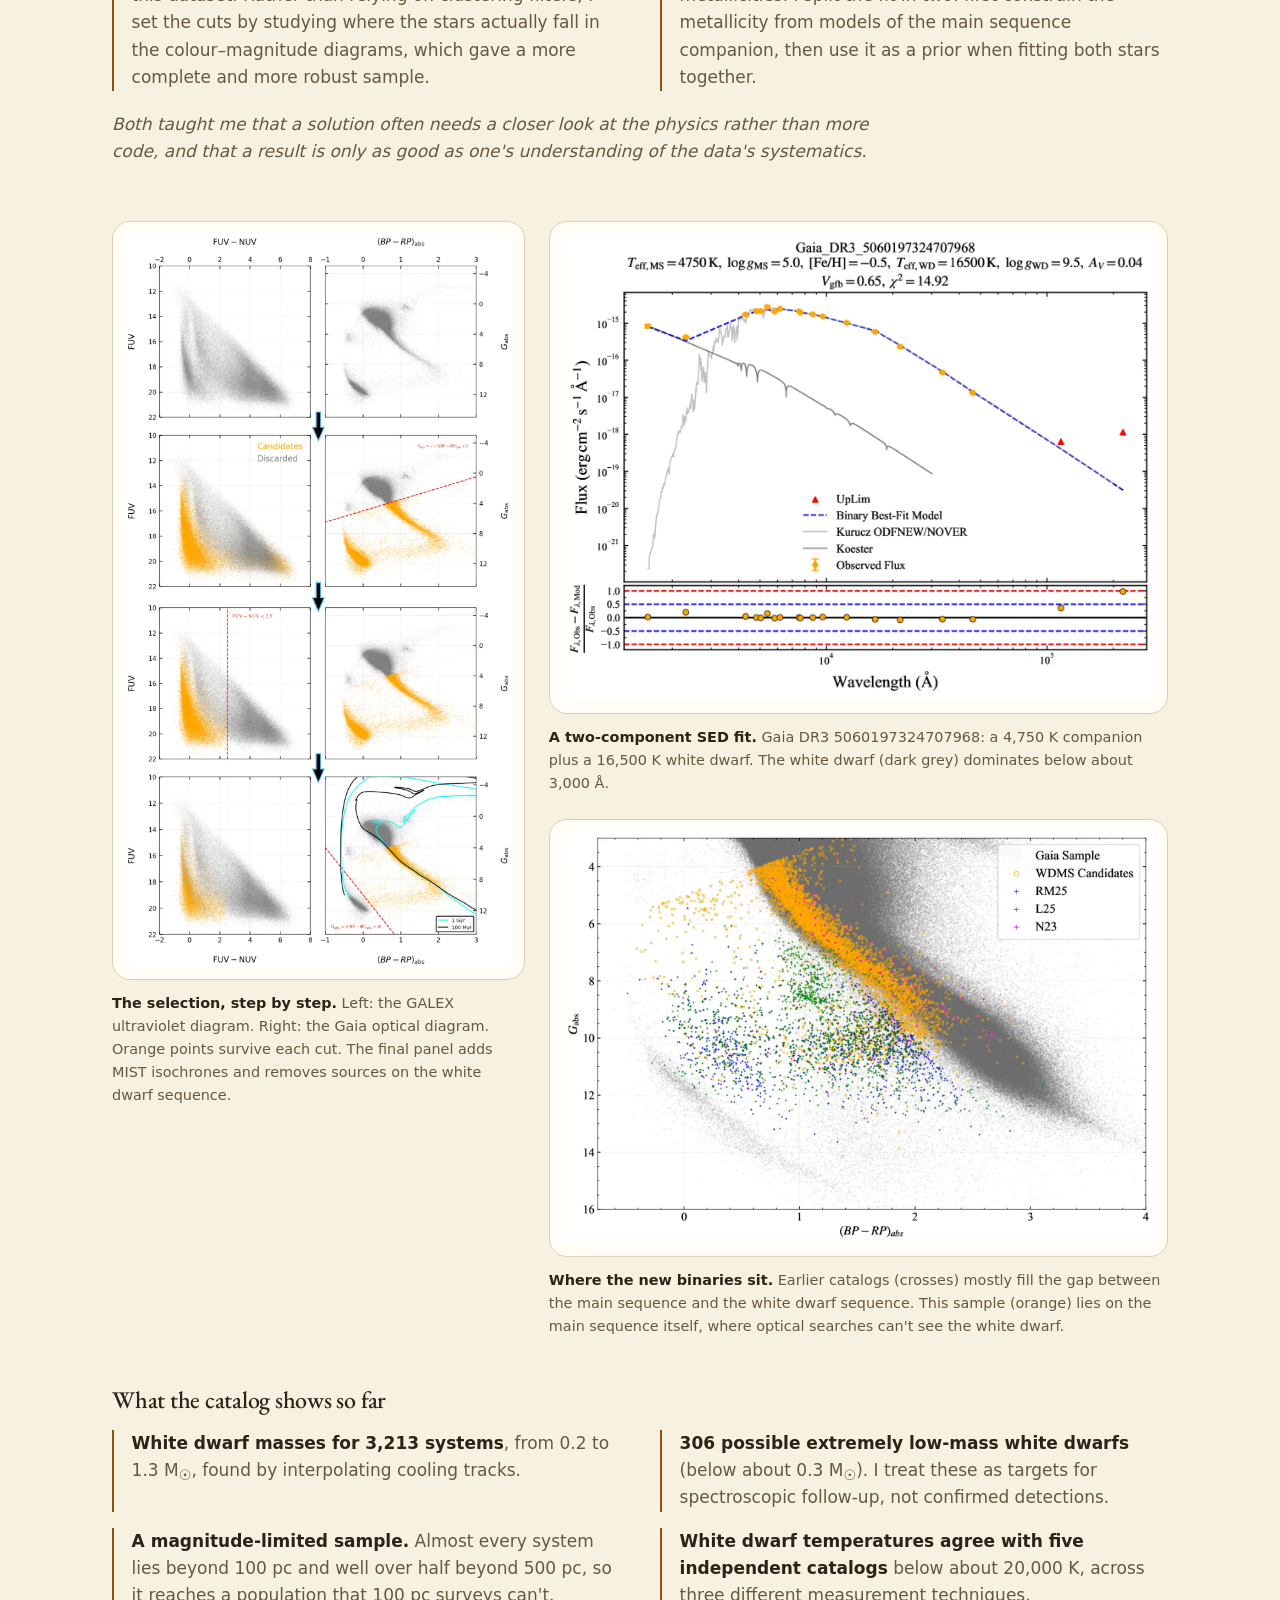
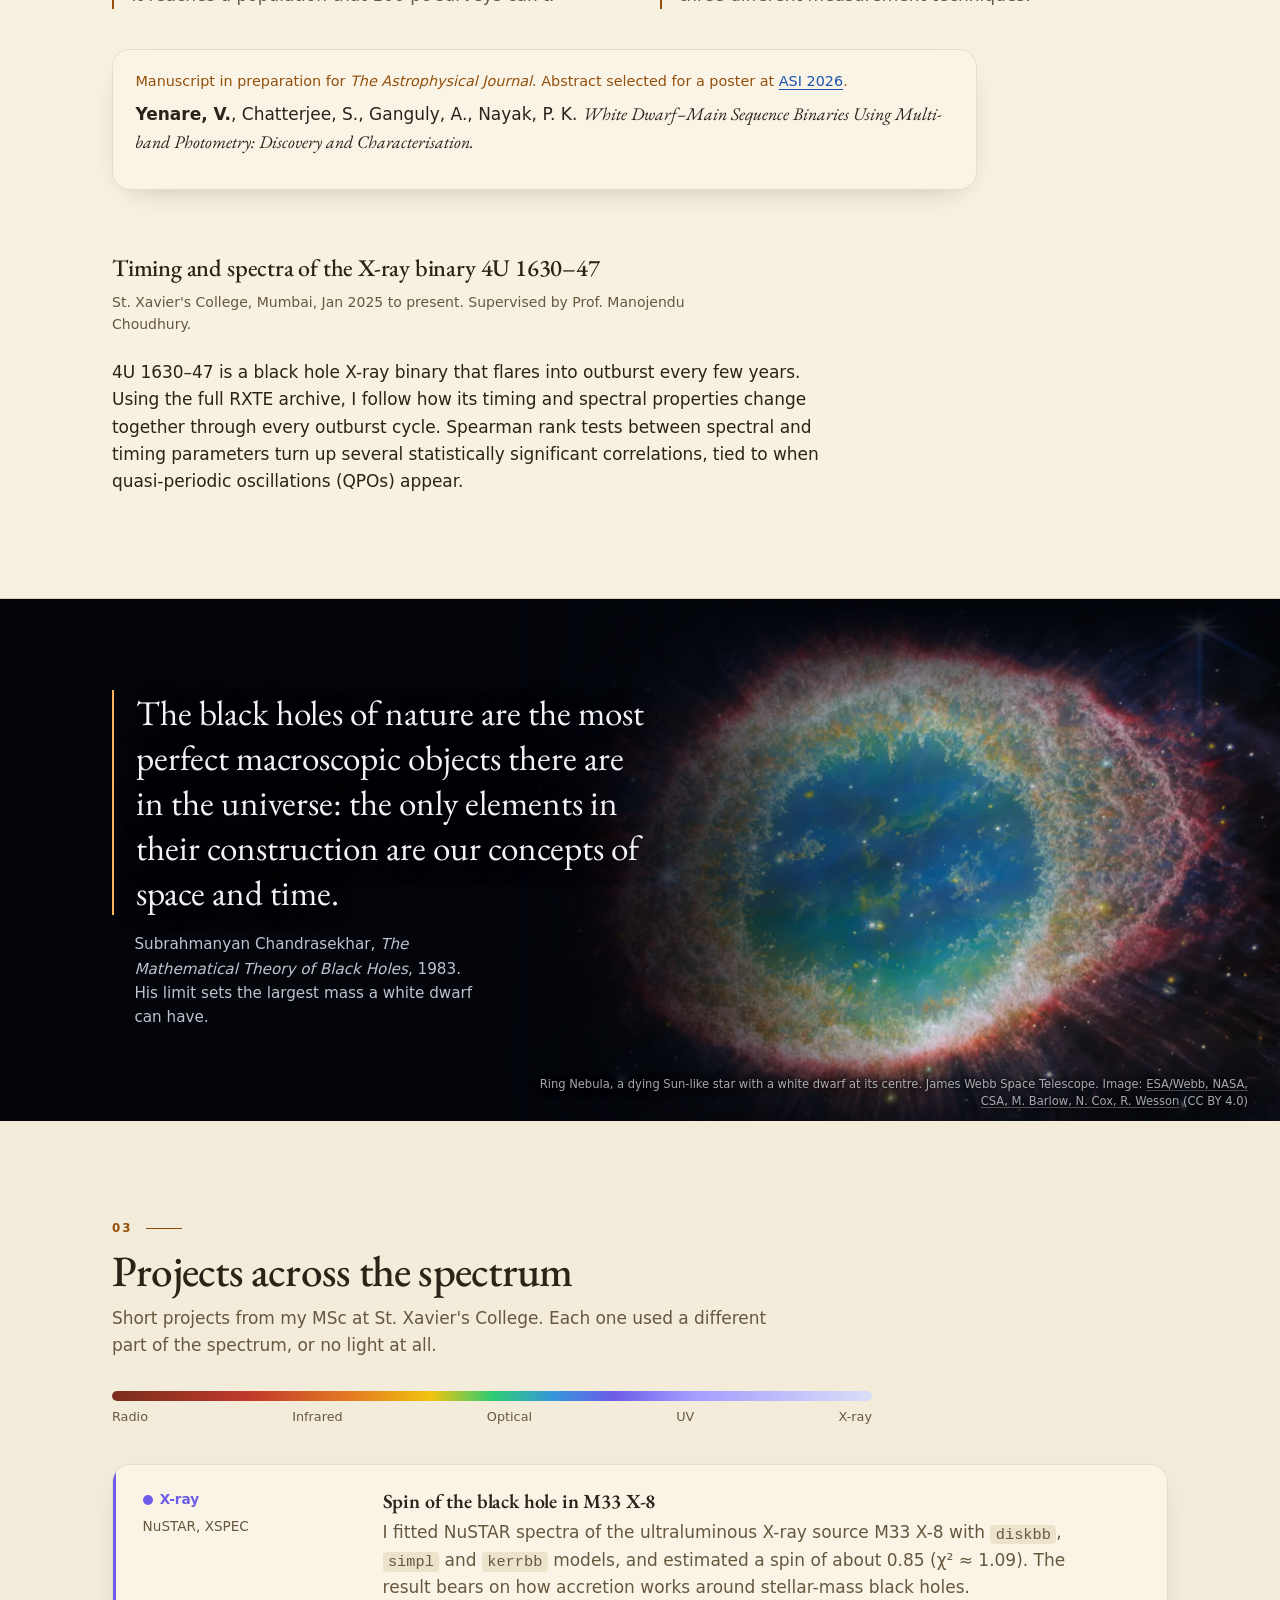
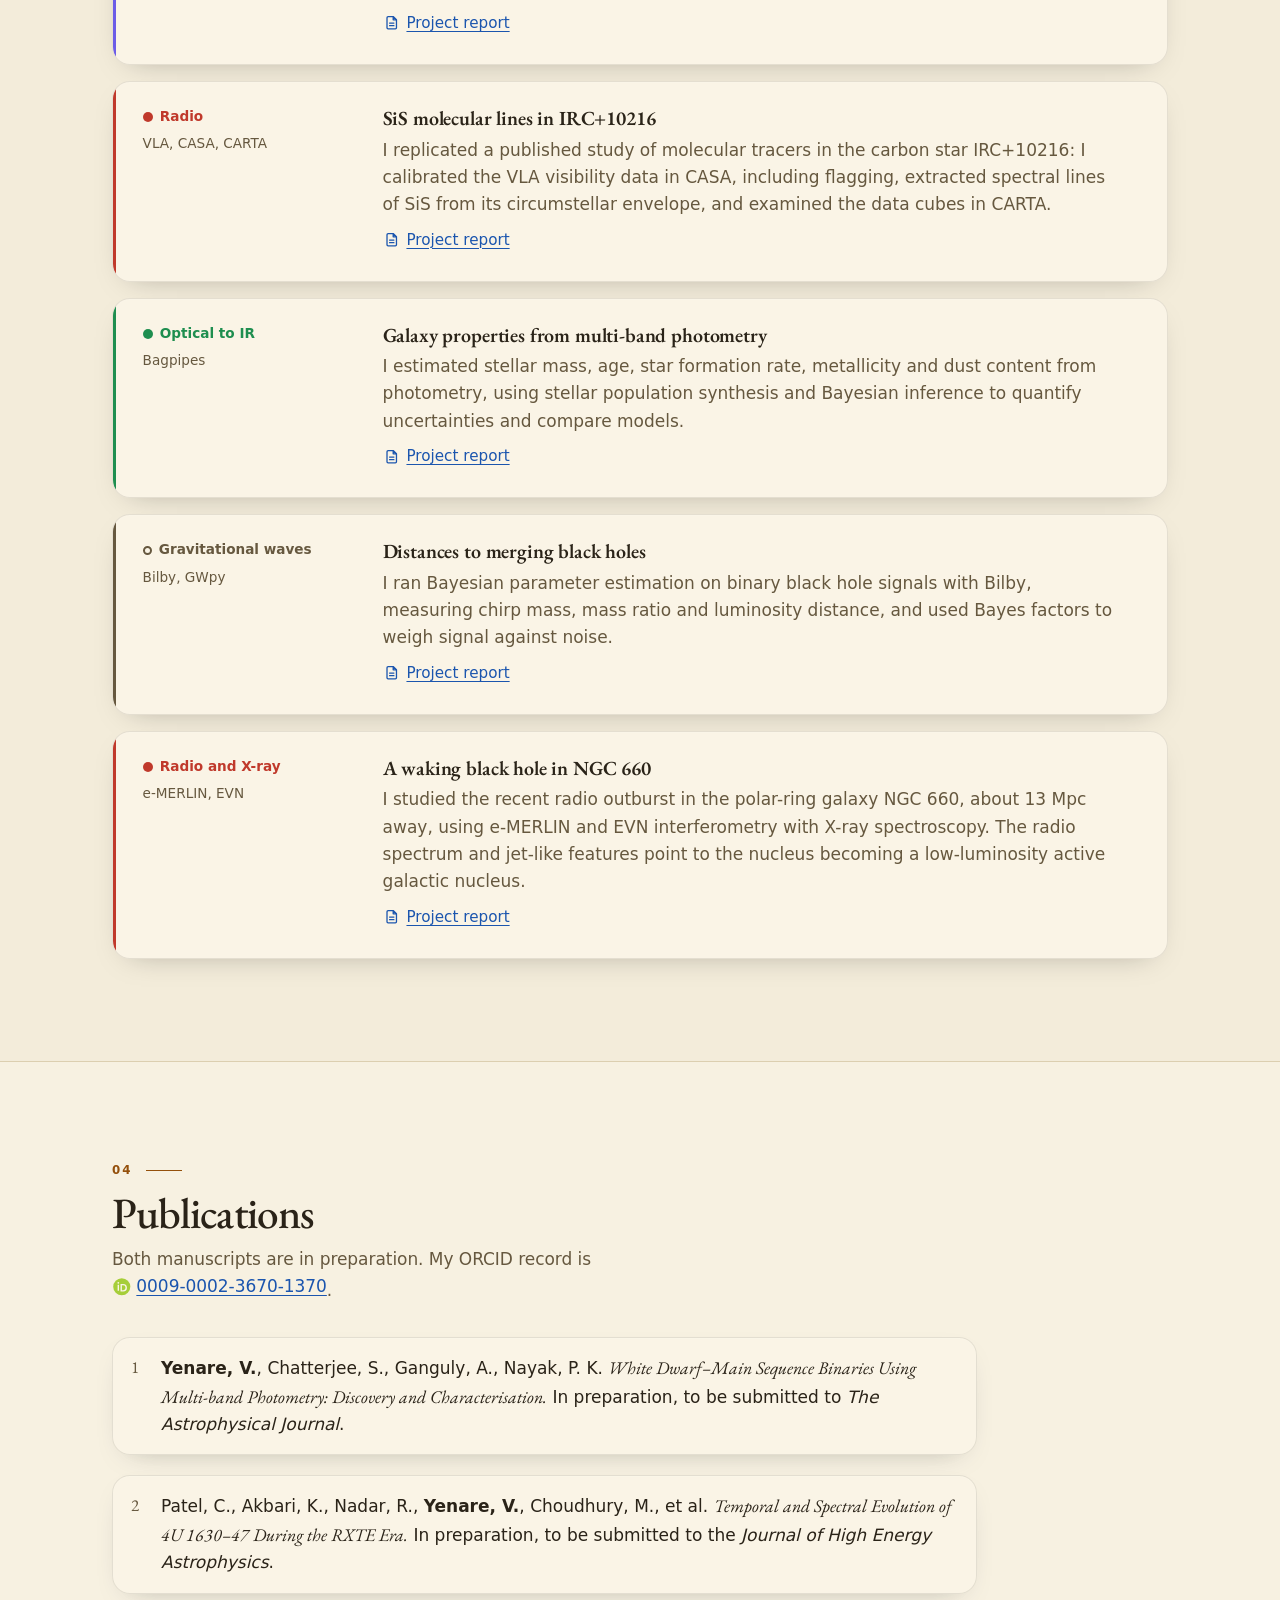
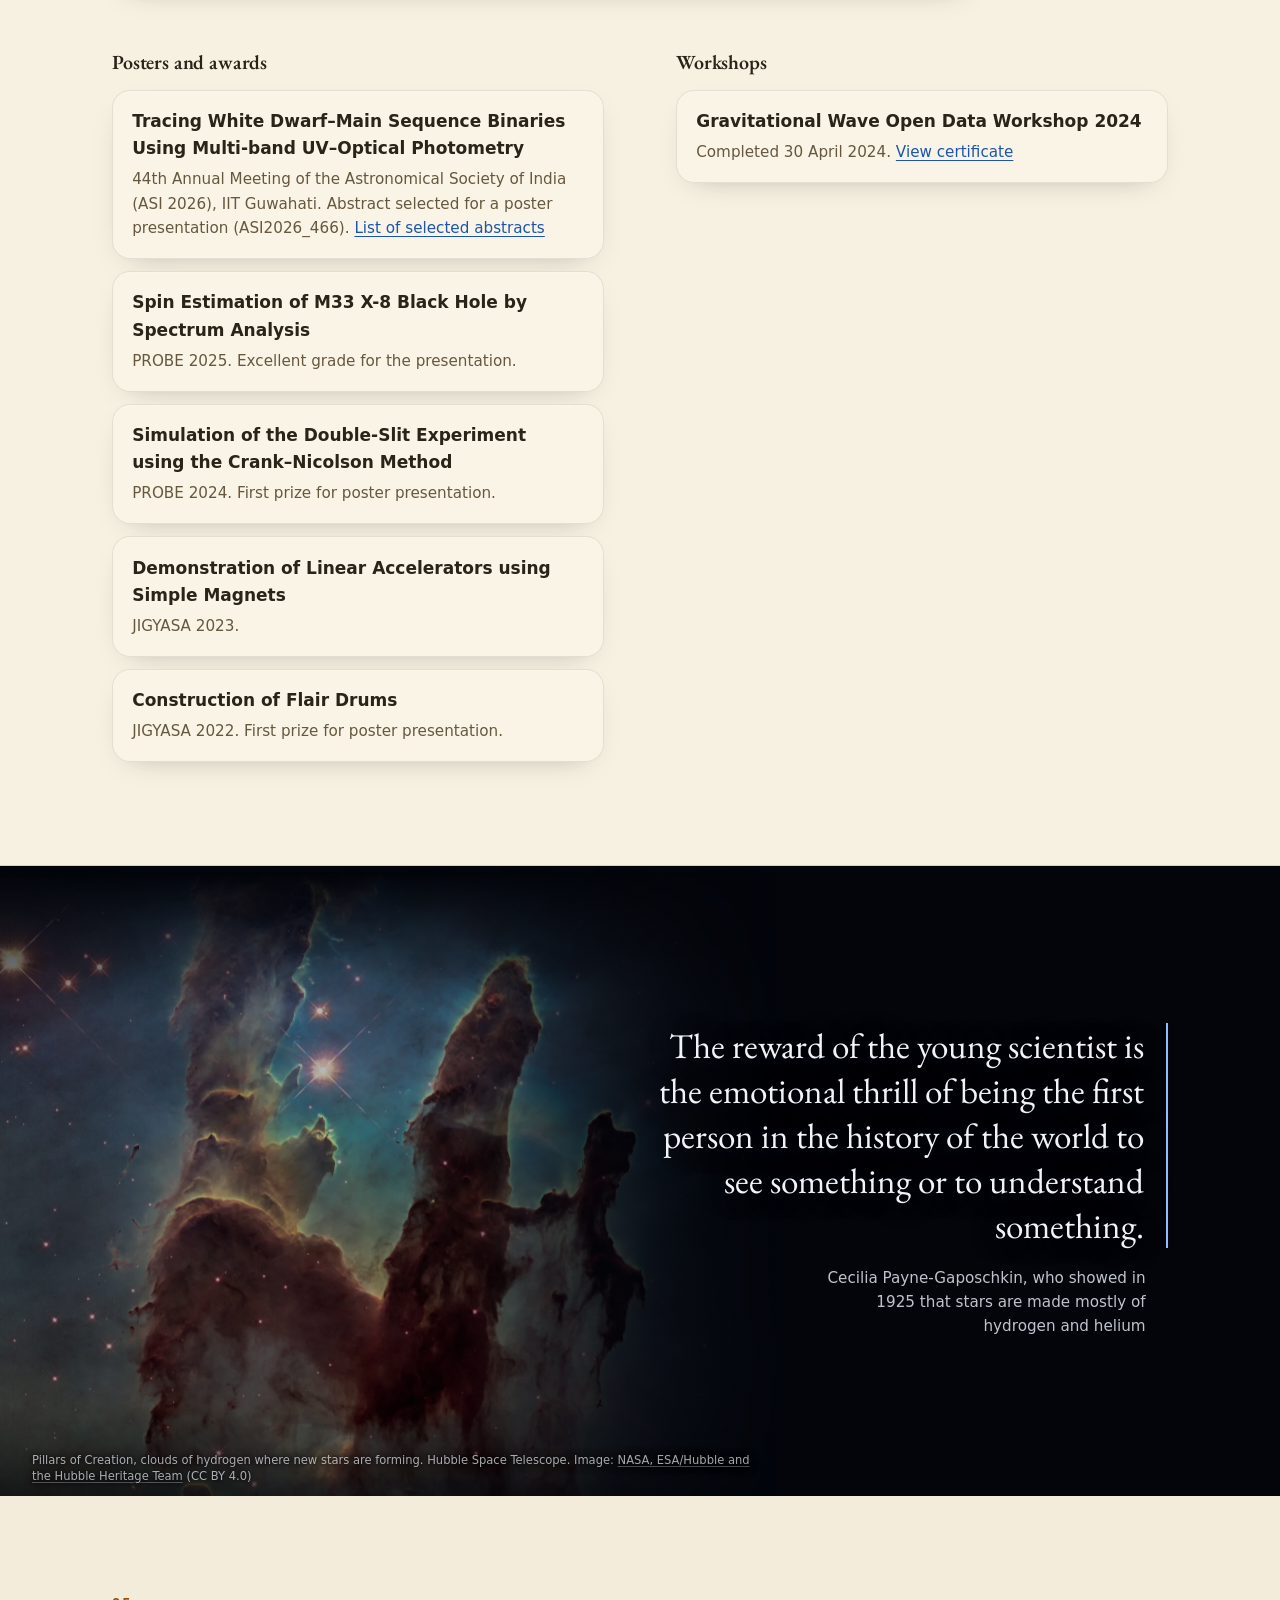
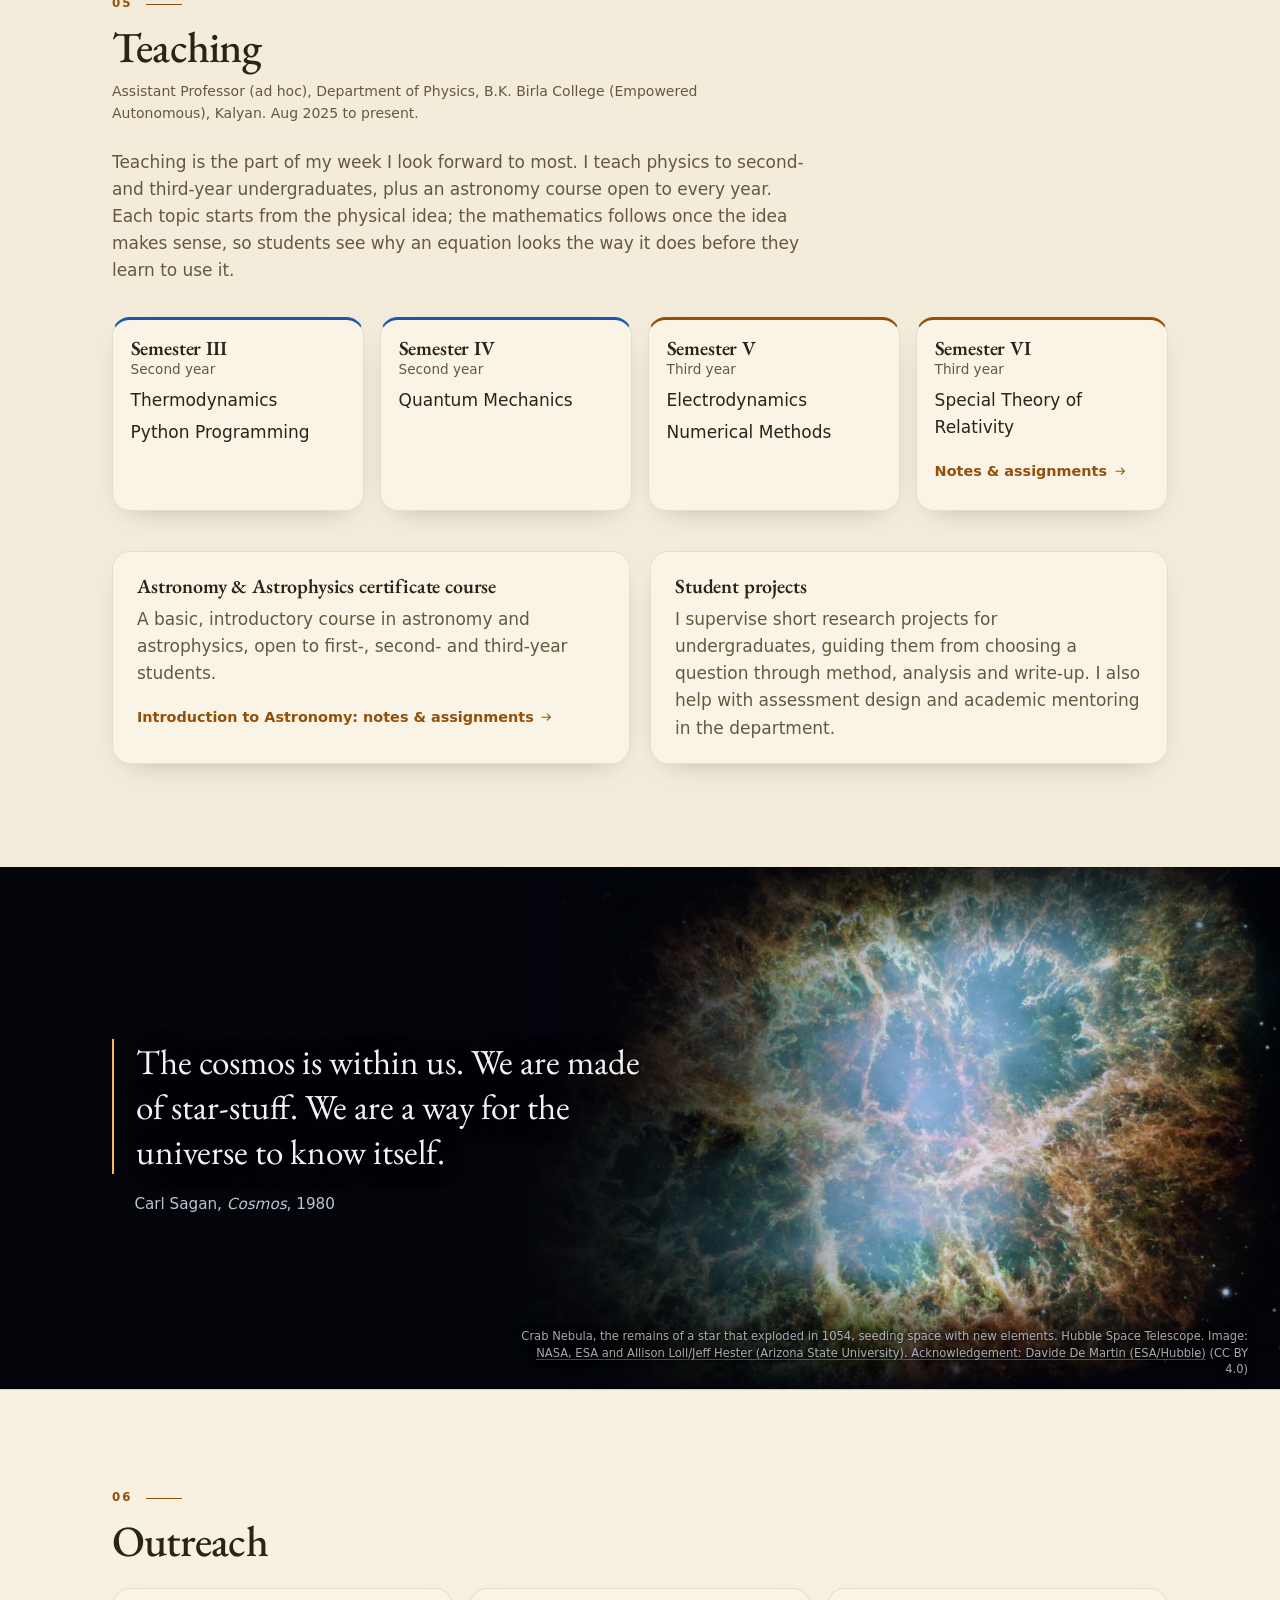
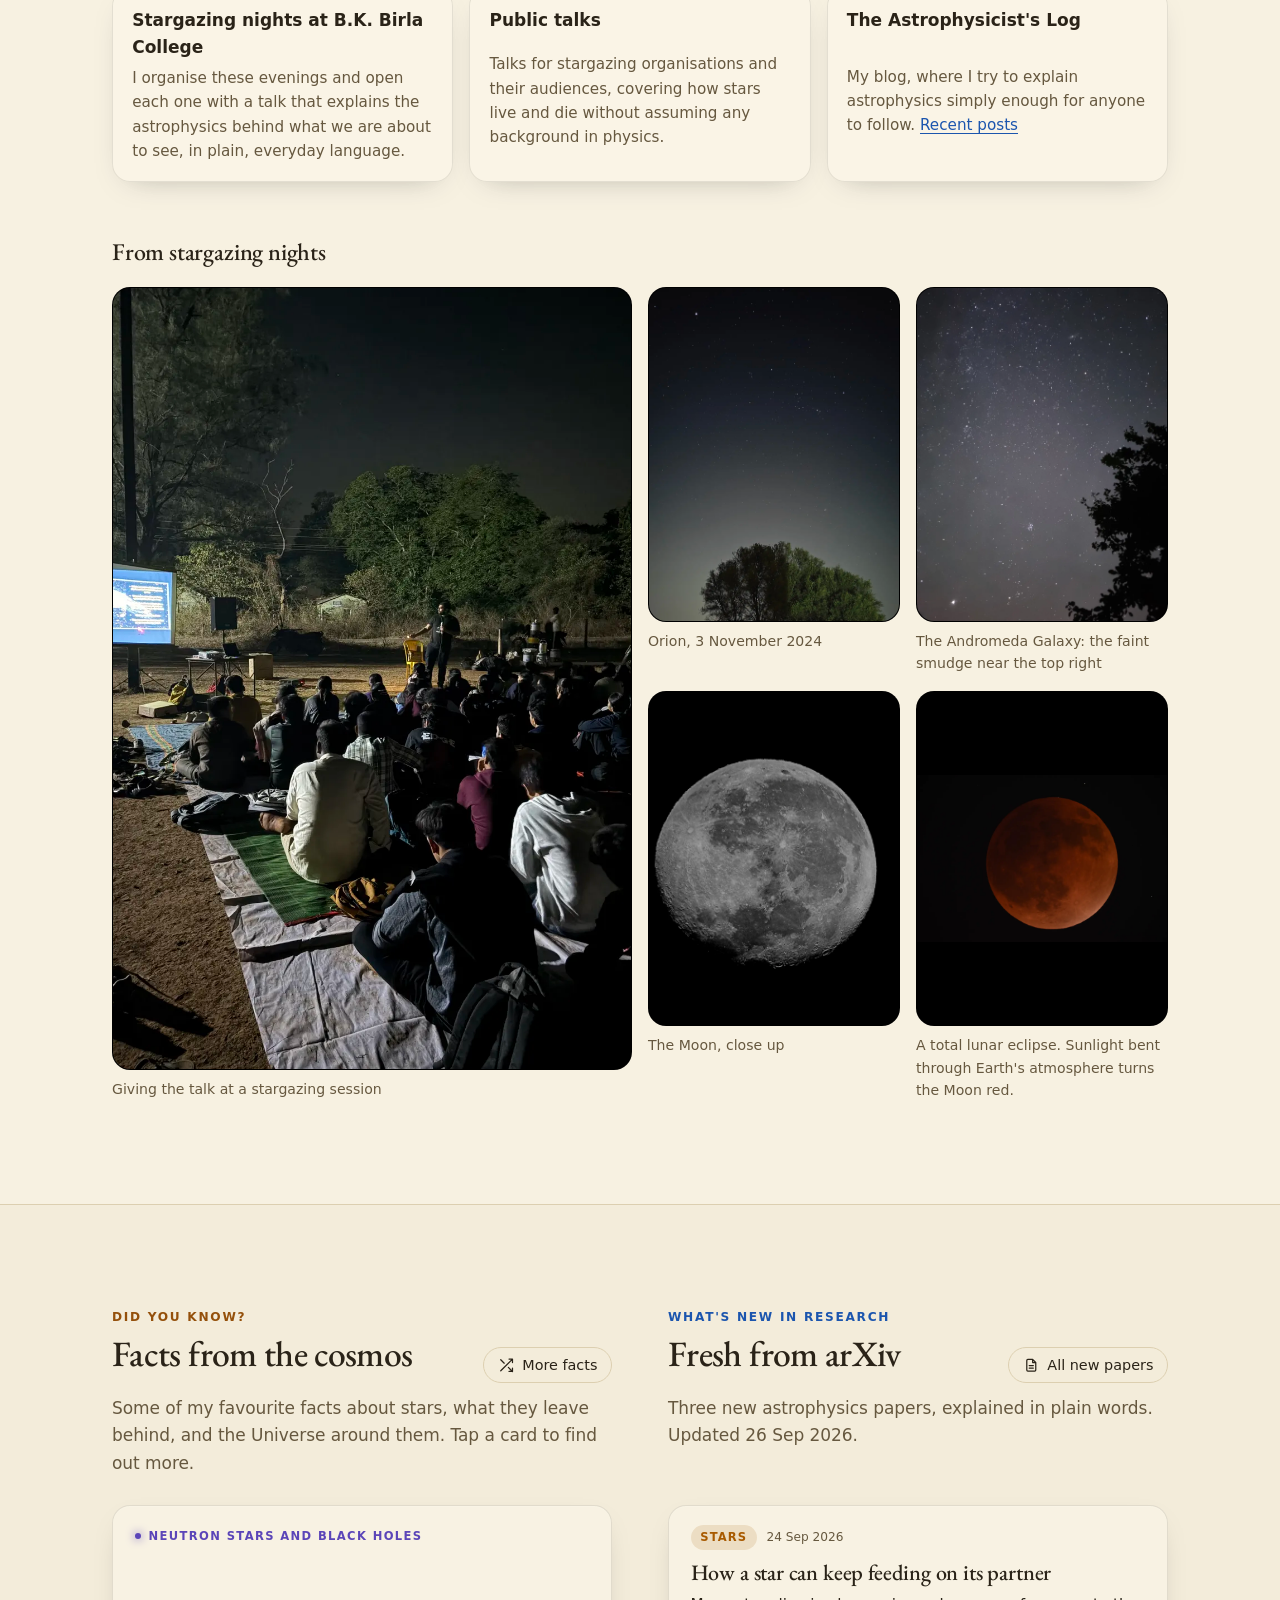
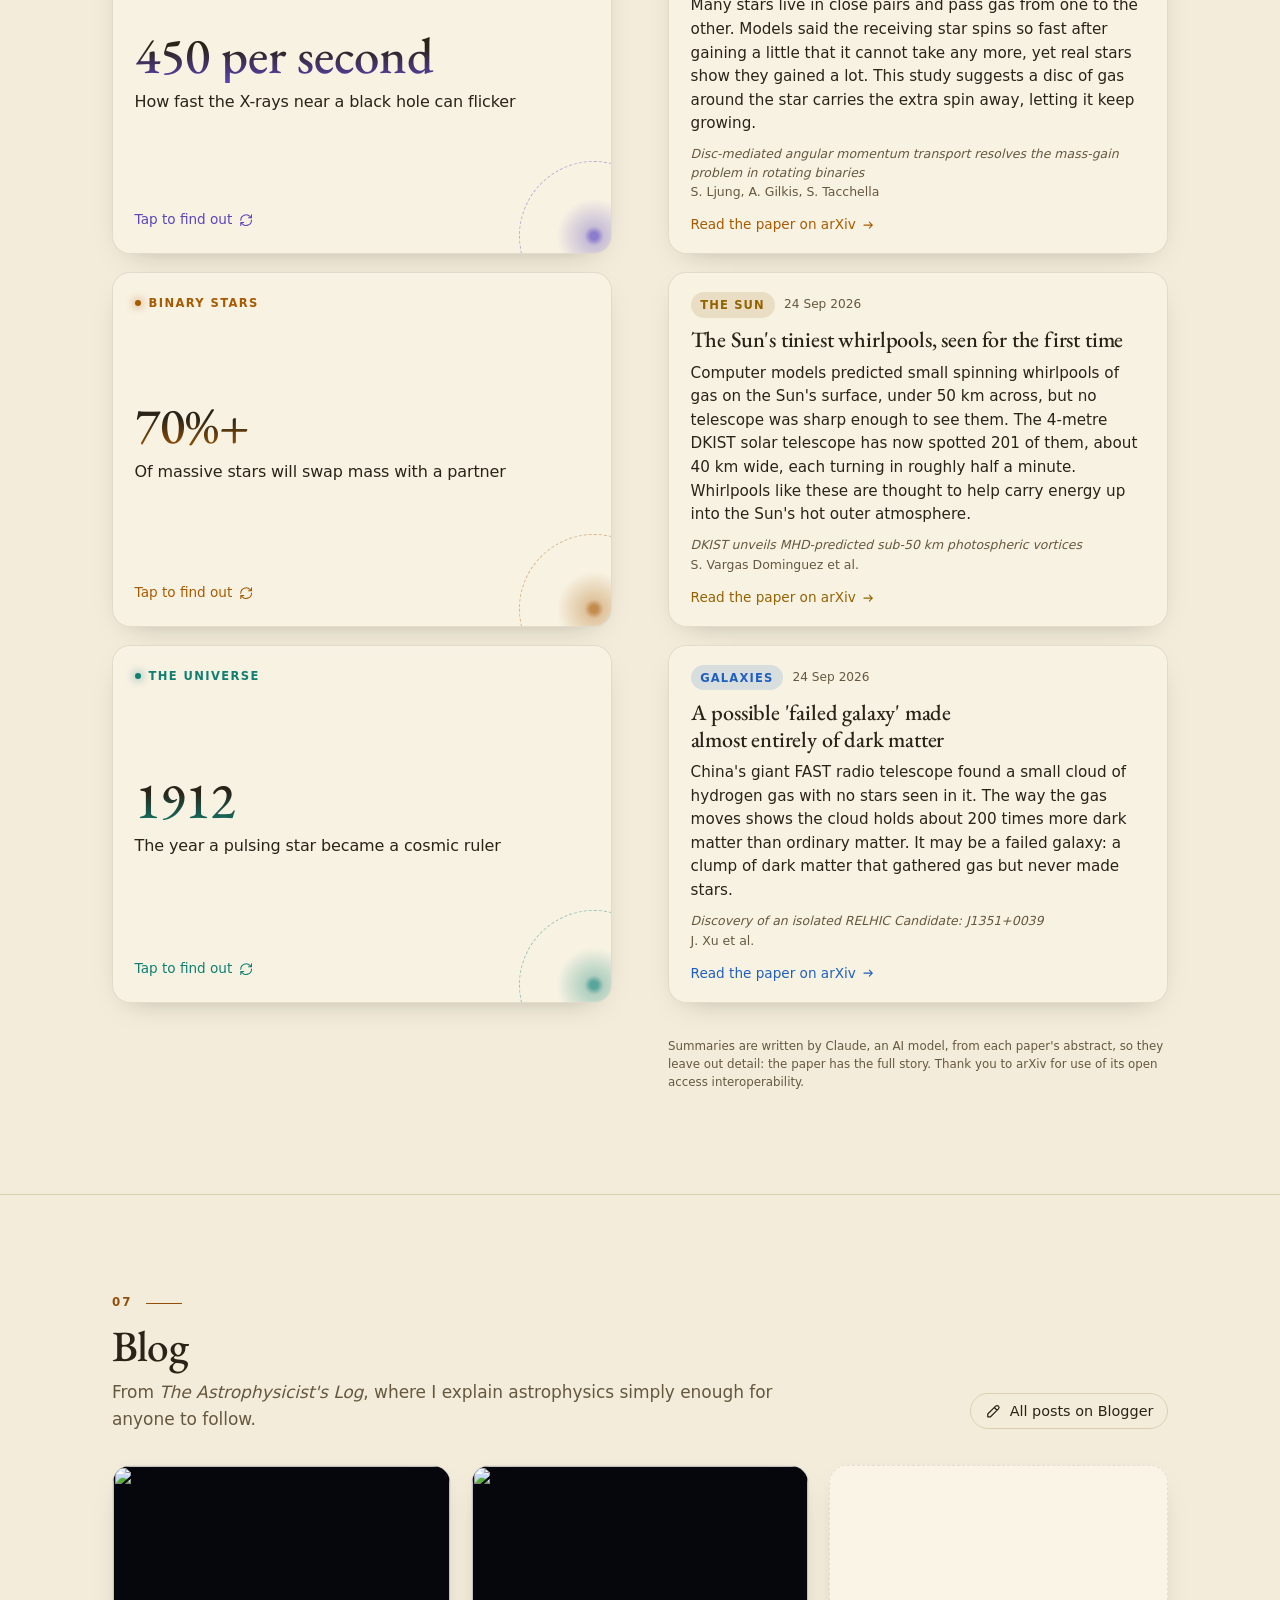
==== commit 72a95427: "Course pages for STR and Introduction to Astronomy; new CV; Nayak now at IISER Pune" ====
--- a/index.html
+++ b/index.html
@@ -18,11 +18,11 @@
   <link rel="preconnect" href="https://fonts.googleapis.com">
   <link rel="preconnect" href="https://fonts.gstatic.com" crossorigin>
   <link rel="stylesheet" href="https://fonts.googleapis.com/css2?family=EB+Garamond:ital,wght@0,400;0,500;0,600;1,400;1,500&display=swap">
-  <link rel="stylesheet" href="assets/js/vendor/lenis.css?v=20261014c">
-  <link rel="stylesheet" href="assets/css/site.css?v=20261014c">
+  <link rel="stylesheet" href="assets/js/vendor/lenis.css?v=20261109a">
+  <link rel="stylesheet" href="assets/css/site.css?v=20261109a">
 
   <!-- Picks the theme from day or night where the visitor is, before the first paint -->
-  <script src="assets/js/daynight.js?v=20261014c"></script>
+  <script src="assets/js/daynight.js?v=20261109a"></script>
 
   <script type="application/ld+json">
   {
@@ -178,8 +178,8 @@
           <canvas class="orbit-canvas" aria-hidden="true"></canvas>
           <figure class="portrait">
             <picture>
-              <source srcset="assets/img/portrait.webp?v=20261014c" type="image/webp">
-              <img src="assets/img/portrait.jpg?v=20261014c" width="900" height="900" loading="lazy" alt="Portrait of Vaibhav Yenare, smiling">
+              <source srcset="assets/img/portrait.webp?v=20261109a" type="image/webp">
+              <img src="assets/img/portrait.jpg?v=20261109a" width="900" height="900" loading="lazy" alt="Portrait of Vaibhav Yenare, smiling">
             </picture>
           </figure>
         </div>
@@ -227,7 +227,7 @@
       <div class="wrap">
         <h2 id="research-h">Current research</h2>
         <h3 class="feature-title">Finding white dwarfs hidden on the main sequence</h3>
-        <p class="meta-line">MSc thesis, continued as a Visiting Research Student at TIFR Mumbai, Nov 2024 to present. Supervised by Prof. Sourav Chatterjee (TIFR), with Dr Anindya Ganguly (IUCAA, Pune) and Dr Prasanta K. Nayak (Pontificia Universidad Católica de Chile).</p>
+        <p class="meta-line">MSc thesis, continued as a Visiting Research Student at TIFR Mumbai, Nov 2024 to present. Supervised by Prof. Sourav Chatterjee (TIFR), with Dr Anindya Ganguly (IUCAA, Pune) and Dr Prasanta K. Nayak (IISER Pune).</p>
 
         <div class="research-intro prose">
           <p>A white dwarf is the exposed core of a star like the Sun: about the size of Earth, very hot, and faint. When one orbits a cooler main sequence star, the companion outshines it in visible light, and the pair looks like a single ordinary star. Spectroscopic surveys miss most of these systems, and optical colour cuts only catch the pairs where both stars are about equally bright.</p>
@@ -475,6 +475,7 @@
           <li>
             <h3>Semester VI <span>Third year</span></h3>
             <ul><li>Special Theory of Relativity</li></ul>
+            <a class="course-link" href="courses/special-relativity.html">Notes &amp; assignments<svg class="icon" aria-hidden="true"><use href="#i-arrow"/></svg></a>
           </li>
         </ol>
 
@@ -482,64 +483,13 @@
           <div class="course-feature">
             <h3>Astronomy &amp; Astrophysics certificate course</h3>
             <p>A basic, introductory course in astronomy and astrophysics, open to first-, second- and third-year students.</p>
+            <a class="course-link" href="courses/introduction-to-astronomy.html">Introduction to Astronomy: notes &amp; assignments<svg class="icon" aria-hidden="true"><use href="#i-arrow"/></svg></a>
           </div>
           <div class="course-feature">
             <h3>Student projects</h3>
             <p>I supervise short research projects for undergraduates, guiding them from choosing a question through method, analysis and write-up. I also help with assessment design and academic mentoring in the department.</p>
           </div>
         </div>
-        <!-- Introduction to Astronomy: the course pack, unit by unit. Answer keys and the final paper are deliberately not published. -->
-        <details class="coursework course-pack" id="intro-astronomy">
-          <summary><span>Introduction to Astronomy <em>· course notes</em></span><span class="coursework-count">16 lectures · 9 assignments</span></summary>
-          <div class="coursework-body">
-            <div class="pack-inner">
-                <section class="pack-unit" aria-labelledby="pack-u1"><h4 id="pack-u1"><span>Unit 1</span>Motion of the Sky and Time-Keeping</h4><div class="pack-cols">
-                <div><p class="pack-kind">Lecture notes</p><ol class="pack-list">
-                <li style="--i:0"><a class="pack-link" href="files/intro-astronomy/unit-1/L1.1_Earth_Rotation_and_Diurnal_Motion.pdf" target="_blank" rel="noopener"><span class="pack-code">L1.1</span><span class="pack-title">Earth’s Rotation and the Daily Motion of the Sky</span><span class="pack-meta">7 pages<svg class="icon" aria-hidden="true"><use href="#i-arrow"/></svg></span><span class="visually-hidden"> (lecture notes, PDF, opens in a new tab)</span></a></li>
-                <li style="--i:1"><a class="pack-link" href="files/intro-astronomy/unit-1/L1.2_Earth_Revolution_Seasons_Equinoxes_Solstices.pdf" target="_blank" rel="noopener"><span class="pack-code">L1.2</span><span class="pack-title">Earth’s Revolution: Seasons, the Ecliptic, Equinoxes and Solstices</span><span class="pack-meta">7 pages<svg class="icon" aria-hidden="true"><use href="#i-arrow"/></svg></span><span class="visually-hidden"> (lecture notes, PDF, opens in a new tab)</span></a></li>
-                <li style="--i:2"><a class="pack-link" href="files/intro-astronomy/unit-1/L1.3_Moon_Phases_and_Eclipses.pdf" target="_blank" rel="noopener"><span class="pack-code">L1.3</span><span class="pack-title">The Moon: Phases, Months and Eclipses</span><span class="pack-meta">7 pages<svg class="icon" aria-hidden="true"><use href="#i-arrow"/></svg></span><span class="visually-hidden"> (lecture notes, PDF, opens in a new tab)</span></a></li>
-                <li style="--i:3"><a class="pack-link" href="files/intro-astronomy/unit-1/L1.4_Hindu_Timekeeping_Panchang.pdf" target="_blank" rel="noopener"><span class="pack-code">L1.4</span><span class="pack-title">Indian (Hindu) Time-Keeping: Weekdays, Tithis, Nakshatras and the Panchang</span><span class="pack-meta">8 pages<svg class="icon" aria-hidden="true"><use href="#i-arrow"/></svg></span><span class="visually-hidden"> (lecture notes, PDF, opens in a new tab)</span></a></li>
-                <li style="--i:4"><a class="pack-link" href="files/intro-astronomy/unit-1/L1.5_Islamic_Hijri_Calendar.pdf" target="_blank" rel="noopener"><span class="pack-code">L1.5</span><span class="pack-title">The Islamic (Hijri) Calendar and Time-Keeping in the Islamic World</span><span class="pack-meta">5 pages<svg class="icon" aria-hidden="true"><use href="#i-arrow"/></svg></span><span class="visually-hidden"> (lecture notes, PDF, opens in a new tab)</span></a></li>
-                <li style="--i:5"><a class="pack-link" href="files/intro-astronomy/unit-1/L1.6_Gregorian_Calendar_Leap_Years_and_Clock_Time.pdf" target="_blank" rel="noopener"><span class="pack-code">L1.6</span><span class="pack-title">The Gregorian Calendar, Leap Years and Clock Time (IST)</span><span class="pack-meta">5 pages<svg class="icon" aria-hidden="true"><use href="#i-arrow"/></svg></span><span class="visually-hidden"> (lecture notes, PDF, opens in a new tab)</span></a></li>
-                </ol></div><div><p class="pack-kind">Assignments</p><ol class="pack-list">
-                <li style="--i:6"><a class="pack-link" href="files/intro-astronomy/unit-1/Assignment_1A_Sky_Motion_Seasons_Moon_Eclipses.pdf" target="_blank" rel="noopener"><span class="pack-code">1A</span><span class="pack-title">Sky Motion, Seasons, the Moon and Eclipses</span><span class="pack-meta">4 pages<svg class="icon" aria-hidden="true"><use href="#i-arrow"/></svg></span><span class="visually-hidden"> (assignment, PDF, opens in a new tab)</span></a></li>
-                <li style="--i:7"><a class="pack-link" href="files/intro-astronomy/unit-1/Assignment_1B_Calendars_and_Timekeeping.pdf" target="_blank" rel="noopener"><span class="pack-code">1B</span><span class="pack-title">Calendars and Time-Keeping across Cultures</span><span class="pack-meta">4 pages<svg class="icon" aria-hidden="true"><use href="#i-arrow"/></svg></span><span class="visually-hidden"> (assignment, PDF, opens in a new tab)</span></a></li>
-                <li style="--i:8"><a class="pack-link" href="files/intro-astronomy/unit-1/Assignment_1C_Observation_Project_Moon_Diary_and_Shadow_Stick.pdf" target="_blank" rel="noopener"><span class="pack-code">1C</span><span class="pack-title">Observation Project: The Moon Diary and the Shadow Stick</span><span class="pack-meta">3 pages<svg class="icon" aria-hidden="true"><use href="#i-arrow"/></svg></span><span class="visually-hidden"> (assignment, PDF, opens in a new tab)</span></a></li>
-                </ol></div></div></section>
-                <section class="pack-unit" aria-labelledby="pack-u2"><h4 id="pack-u2"><span>Unit 2</span>Sky, Stars and Constellations</h4><div class="pack-cols">
-                <div><p class="pack-kind">Lecture notes</p><ol class="pack-list">
-                <li style="--i:9"><a class="pack-link" href="files/intro-astronomy/unit-2/L2.1_The_Celestial_Sphere.pdf" target="_blank" rel="noopener"><span class="pack-code">L2.1</span><span class="pack-title">The Celestial Sphere: A Map for the Sky</span><span class="pack-meta">5 pages<svg class="icon" aria-hidden="true"><use href="#i-arrow"/></svg></span><span class="visually-hidden"> (lecture notes, PDF, opens in a new tab)</span></a></li>
-                <li style="--i:10"><a class="pack-link" href="files/intro-astronomy/unit-2/L2.2_Celestial_Coordinate_Systems.pdf" target="_blank" rel="noopener"><span class="pack-code">L2.2</span><span class="pack-title">Celestial Coordinate Systems: Alt–Az and RA–Dec</span><span class="pack-meta">5 pages<svg class="icon" aria-hidden="true"><use href="#i-arrow"/></svg></span><span class="visually-hidden"> (lecture notes, PDF, opens in a new tab)</span></a></li>
-                <li style="--i:11"><a class="pack-link" href="files/intro-astronomy/unit-2/L2.3_Constellations_History_and_the_Modern_88.pdf" target="_blank" rel="noopener"><span class="pack-code">L2.3</span><span class="pack-title">Constellations: From Ancient Stories to the Modern 88</span><span class="pack-meta">5 pages<svg class="icon" aria-hidden="true"><use href="#i-arrow"/></svg></span><span class="visually-hidden"> (lecture notes, PDF, opens in a new tab)</span></a></li>
-                <li style="--i:12"><a class="pack-link" href="files/intro-astronomy/unit-2/L2.4_Asterisms_Zodiac_and_Bright_Stars.pdf" target="_blank" rel="noopener"><span class="pack-code">L2.4</span><span class="pack-title">Asterisms, the Zodiac and the Brightest Stars</span><span class="pack-meta">11 pages<svg class="icon" aria-hidden="true"><use href="#i-arrow"/></svg></span><span class="visually-hidden"> (lecture notes, PDF, opens in a new tab)</span></a></li>
-                <li style="--i:13"><a class="pack-link" href="files/intro-astronomy/unit-2/L2.5_Stargazing_Field_Guide_for_India.pdf" target="_blank" rel="noopener"><span class="pack-code">L2.5</span><span class="pack-title">Stargazing Field Guide: Finding Your Way Around the Sky from India</span><span class="pack-meta">8 pages<svg class="icon" aria-hidden="true"><use href="#i-arrow"/></svg></span><span class="visually-hidden"> (lecture notes, PDF, opens in a new tab)</span></a></li>
-                </ol></div><div><p class="pack-kind">Assignments</p><ol class="pack-list">
-                <li style="--i:14"><a class="pack-link" href="files/intro-astronomy/unit-2/Assignment_2A_Celestial_Sphere_and_Coordinates.pdf" target="_blank" rel="noopener"><span class="pack-code">2A</span><span class="pack-title">The Celestial Sphere, Coordinates and Constellation History</span><span class="pack-meta">3 pages<svg class="icon" aria-hidden="true"><use href="#i-arrow"/></svg></span><span class="visually-hidden"> (assignment, PDF, opens in a new tab)</span></a></li>
-                <li style="--i:15"><a class="pack-link" href="files/intro-astronomy/unit-2/Assignment_2B_Identify_Constellations_and_Asterisms.pdf" target="_blank" rel="noopener"><span class="pack-code">2B</span><span class="pack-title">Picture Quiz: Identify the Constellations and Asterisms</span><span class="pack-meta">7 pages<svg class="icon" aria-hidden="true"><use href="#i-arrow"/></svg></span><span class="visually-hidden"> (assignment, PDF, opens in a new tab)</span></a></li>
-                <li style="--i:16"><a class="pack-link" href="files/intro-astronomy/unit-2/Assignment_2C_Observation_Project_Constellation_Hunt.pdf" target="_blank" rel="noopener"><span class="pack-code">2C</span><span class="pack-title">Observation Project: The Constellation Hunt</span><span class="pack-meta">3 pages<svg class="icon" aria-hidden="true"><use href="#i-arrow"/></svg></span><span class="visually-hidden"> (assignment, PDF, opens in a new tab)</span></a></li>
-                </ol></div></div></section>
-                <section class="pack-unit" aria-labelledby="pack-u3"><h4 id="pack-u3"><span>Unit 3</span>Magnitudes, Telescopes and Catalogues</h4><div class="pack-cols">
-                <div><p class="pack-kind">Lecture notes</p><ol class="pack-list">
-                <li style="--i:17"><a class="pack-link" href="files/intro-astronomy/unit-3/L3.1_Apparent_and_Absolute_Magnitudes.pdf" target="_blank" rel="noopener"><span class="pack-code">L3.1</span><span class="pack-title">How Bright? Apparent and Absolute Magnitudes</span><span class="pack-meta">5 pages<svg class="icon" aria-hidden="true"><use href="#i-arrow"/></svg></span><span class="visually-hidden"> (lecture notes, PDF, opens in a new tab)</span></a></li>
-                <li style="--i:18"><a class="pack-link" href="files/intro-astronomy/unit-3/L3.2_Telescopes_Types_and_How_They_Work.pdf" target="_blank" rel="noopener"><span class="pack-code">L3.2</span><span class="pack-title">Telescopes: Types and How They Work</span><span class="pack-meta">6 pages<svg class="icon" aria-hidden="true"><use href="#i-arrow"/></svg></span><span class="visually-hidden"> (lecture notes, PDF, opens in a new tab)</span></a></li>
-                <li style="--i:19"><a class="pack-link" href="files/intro-astronomy/unit-3/L3.3_Telescope_Calculations.pdf" target="_blank" rel="noopener"><span class="pack-code">L3.3</span><span class="pack-title">Telescope Calculations You Will Actually Use</span><span class="pack-meta">5 pages<svg class="icon" aria-hidden="true"><use href="#i-arrow"/></svg></span><span class="visually-hidden"> (lecture notes, PDF, opens in a new tab)</span></a></li>
-                <li style="--i:20"><a class="pack-link" href="files/intro-astronomy/unit-3/L3.4_Setting_Up_and_Using_a_Telescope.pdf" target="_blank" rel="noopener"><span class="pack-code">L3.4</span><span class="pack-title">Setting Up and Using a Telescope: A Practical Guide</span><span class="pack-meta">5 pages<svg class="icon" aria-hidden="true"><use href="#i-arrow"/></svg></span><span class="visually-hidden"> (lecture notes, PDF, opens in a new tab)</span></a></li>
-                <li style="--i:21"><a class="pack-link" href="files/intro-astronomy/unit-3/L3.5_Star_and_Deep_Sky_Catalogs.pdf" target="_blank" rel="noopener"><span class="pack-code">L3.5</span><span class="pack-title">Catalogues: How Astronomers Keep Track of Billions of Objects</span><span class="pack-meta">5 pages<svg class="icon" aria-hidden="true"><use href="#i-arrow"/></svg></span><span class="visually-hidden"> (lecture notes, PDF, opens in a new tab)</span></a></li>
-                </ol></div><div><p class="pack-kind">Assignments</p><ol class="pack-list">
-                <li style="--i:22"><a class="pack-link" href="files/intro-astronomy/unit-3/Assignment_3A_Magnitudes.pdf" target="_blank" rel="noopener"><span class="pack-code">3A</span><span class="pack-title">Magnitudes: How Bright Is It Really?</span><span class="pack-meta">3 pages<svg class="icon" aria-hidden="true"><use href="#i-arrow"/></svg></span><span class="visually-hidden"> (assignment, PDF, opens in a new tab)</span></a></li>
-                <li style="--i:23"><a class="pack-link" href="files/intro-astronomy/unit-3/Assignment_3B_Telescope_Calculations.pdf" target="_blank" rel="noopener"><span class="pack-code">3B</span><span class="pack-title">Telescope Calculations for Real Observing</span><span class="pack-meta">2 pages<svg class="icon" aria-hidden="true"><use href="#i-arrow"/></svg></span><span class="visually-hidden"> (assignment, PDF, opens in a new tab)</span></a></li>
-                <li style="--i:24"><a class="pack-link" href="files/intro-astronomy/unit-3/Assignment_3C_Catalogs_and_Observing_Plan.pdf" target="_blank" rel="noopener"><span class="pack-code">3C</span><span class="pack-title">Capstone: Catalogues and Your Own Observing Plan</span><span class="pack-meta">3 pages<svg class="icon" aria-hidden="true"><use href="#i-arrow"/></svg></span><span class="visually-hidden"> (assignment, PDF, opens in a new tab)</span></a></li>
-                </ol></div></div></section>
-                <section class="pack-unit pack-resources" aria-labelledby="pack-res"><h4 id="pack-res"><span>For every unit</span>Course resources</h4><ol class="pack-list pack-list-grid">
-                <li style="--i:26"><a class="pack-link" href="files/intro-astronomy/resources/Formula_Sheet_and_Key_Numbers.pdf" target="_blank" rel="noopener"><span class="pack-code"></span><span class="pack-title">Formula sheet and key numbers</span><span class="pack-meta">2 pages<svg class="icon" aria-hidden="true"><use href="#i-arrow"/></svg></span><span class="visually-hidden"> (course resource, PDF, opens in a new tab)</span></a></li>
-                <li style="--i:27"><a class="pack-link" href="files/intro-astronomy/resources/Glossary.pdf" target="_blank" rel="noopener"><span class="pack-code"></span><span class="pack-title">Glossary</span><span class="pack-meta">2 pages<svg class="icon" aria-hidden="true"><use href="#i-arrow"/></svg></span><span class="visually-hidden"> (course resource, PDF, opens in a new tab)</span></a></li>
-                <li style="--i:28"><a class="pack-link" href="files/intro-astronomy/resources/Observation_Log_Template.pdf" target="_blank" rel="noopener"><span class="pack-code"></span><span class="pack-title">Observation log sheet</span><span class="pack-meta">2 pages<svg class="icon" aria-hidden="true"><use href="#i-arrow"/></svg></span><span class="visually-hidden"> (course resource, PDF, opens in a new tab)</span></a></li>
-                <li style="--i:29"><a class="pack-link" href="files/intro-astronomy/resources/References_and_Further_Reading.pdf" target="_blank" rel="noopener"><span class="pack-code"></span><span class="pack-title">References and further reading</span><span class="pack-meta">2 pages<svg class="icon" aria-hidden="true"><use href="#i-arrow"/></svg></span><span class="visually-hidden"> (course resource, PDF, opens in a new tab)</span></a></li>
-                <li style="--i:30"><a class="pack-link" href="files/intro-astronomy/resources/Image_Credits.pdf" target="_blank" rel="noopener"><span class="pack-code"></span><span class="pack-title">Image credits</span><span class="pack-meta">2 pages<svg class="icon" aria-hidden="true"><use href="#i-arrow"/></svg></span><span class="visually-hidden"> (course resource, PDF, opens in a new tab)</span></a></li>
-                </ol></section>
-            </div>
-          </div>
-        </details>
       </div>
     </section>
 
@@ -1360,11 +1310,11 @@
     <p id="lightbox-cap"></p>
   </dialog>
 
-  <script src="assets/js/vendor/lenis.min.js?v=20261014c" defer></script>
-  <script src="assets/js/sky.js?v=20261014c" defer></script>
-  <script src="assets/js/orbits.js?v=20261014c" defer></script>
-  <script src="assets/js/facts.js?v=20261014c" defer></script>
-  <script src="assets/js/news.js?v=20261014c" defer></script>
-  <script src="assets/js/site.js?v=20261104d" defer></script>
+  <script src="assets/js/vendor/lenis.min.js?v=20261109a" defer></script>
+  <script src="assets/js/sky.js?v=20261109a" defer></script>
+  <script src="assets/js/orbits.js?v=20261109a" defer></script>
+  <script src="assets/js/facts.js?v=20261109a" defer></script>
+  <script src="assets/js/news.js?v=20261109a" defer></script>
+  <script src="assets/js/site.js?v=20261109a" defer></script>
 </body>
 </html>
--- a/assets/css/site.css
+++ b/assets/css/site.css
@@ -1382,3 +1382,43 @@
   .course-pack summary > span:first-child { font-size: 1.2rem; line-height: 1.25; }
   .course-pack .coursework-count { max-width: 7.5rem; text-align: right; line-height: 1.3; }
 }
+
+/* ------------------------------------------------------------------
+   Course pages (courses/*.html): a course's notes and assignments,
+   unit by unit. Linked from the Teaching section.
+------------------------------------------------------------------- */
+.course-link {
+  display: inline-flex; align-items: center; gap: .4rem; margin-top: .7rem; min-height: 40px;
+  font-size: .9rem; font-weight: 600; color: var(--ms); text-decoration: none;
+}
+.course-link .icon { width: 1em; height: 1em; transition: translate .25s var(--spring); }
+.course-link:hover { text-decoration: underline; text-underline-offset: 3px; }
+.course-link:hover .icon { translate: 3px 0; }
+.course-page { padding: calc(var(--header-h) + 3rem) 0 4rem; min-height: 80vh; }
+.course-back { display: inline-flex; align-items: center; gap: .4rem; min-height: 44px; font-size: .92rem; color: var(--ink-2); text-decoration: none; }
+.course-back .icon { width: 1em; height: 1em; rotate: 180deg; transition: translate .25s var(--spring); }
+.course-back:hover { color: var(--ink); }
+.course-back:hover .icon { translate: -3px 0; }
+.course-eyebrow { margin: 1.25rem 0 .5rem; font: 600 .76rem/1.3 var(--sans); letter-spacing: .14em; text-transform: uppercase; color: var(--ms); }
+.course-page h1 { font-size: var(--step-3); letter-spacing: -.02em; line-height: 1.08; margin-bottom: .9rem; }
+.course-lede { max-width: 62ch; color: var(--ink-2); margin: 0 0 .6rem; }
+.course-stats { margin: 0 0 2rem; font-size: .85rem; color: var(--ink-2); font-variant-numeric: tabular-nums; }
+.course-body {
+  border: 1px solid color-mix(in srgb, var(--ink) 10%, transparent); border-radius: var(--radius-l);
+  background: color-mix(in srgb, var(--surface) 94%, transparent); padding: .6rem clamp(1rem, 3vw, 1.75rem) 1.2rem;
+}
+.course-body .pack-unit { padding-top: 1.4rem; }
+.course-body .pack-unit:first-child { border-top: 0; }
+.pack-unit h2 { display: flex; flex-wrap: wrap; align-items: baseline; gap: .2rem .7rem; margin: 0 0 .8rem; font-size: 1.35rem; }
+.pack-unit h2 span { font: 600 .72rem/1 var(--sans); letter-spacing: .14em; text-transform: uppercase; color: var(--ms); }
+.pack-syllabus { margin: -.2rem 0 1rem; max-width: 80ch; font-size: .9rem; line-height: 1.6; color: var(--ink-2); }
+.pack-syllabus strong { color: var(--ink); font-weight: 600; }
+.pack-note { display: block; margin-top: .15rem; font-size: .8rem; font-weight: 400; color: var(--ink-2); }
+.course-page .pack-list { list-style: none; margin: 0; padding: 0; display: grid; gap: .35rem; }
+.course-page .pack-list li { padding: 0; animation: course-in .55s cubic-bezier(.2, .7, .2, 1) both; animation-delay: calc(60ms + var(--i, 0) * 30ms); }
+.ref-list { margin: 0; padding-left: 1.2rem; display: grid; gap: .3rem; color: var(--ink-2); font-size: .92rem; }
+.ref-list cite { color: var(--ink); }
+@media (prefers-reduced-motion: reduce) { .course-page .pack-list li { animation: none; } }
+.pack-link:not(:has(.pack-code)) { grid-template-columns: minmax(0, 1fr); }   /* entries without a number take the full width */
+.course-link { display: inline-block; padding-block: .55rem; line-height: 1.4; }      /* the arrow stays with the words when they wrap */
+.course-link .icon { vertical-align: -.14em; margin-left: .35rem; }
